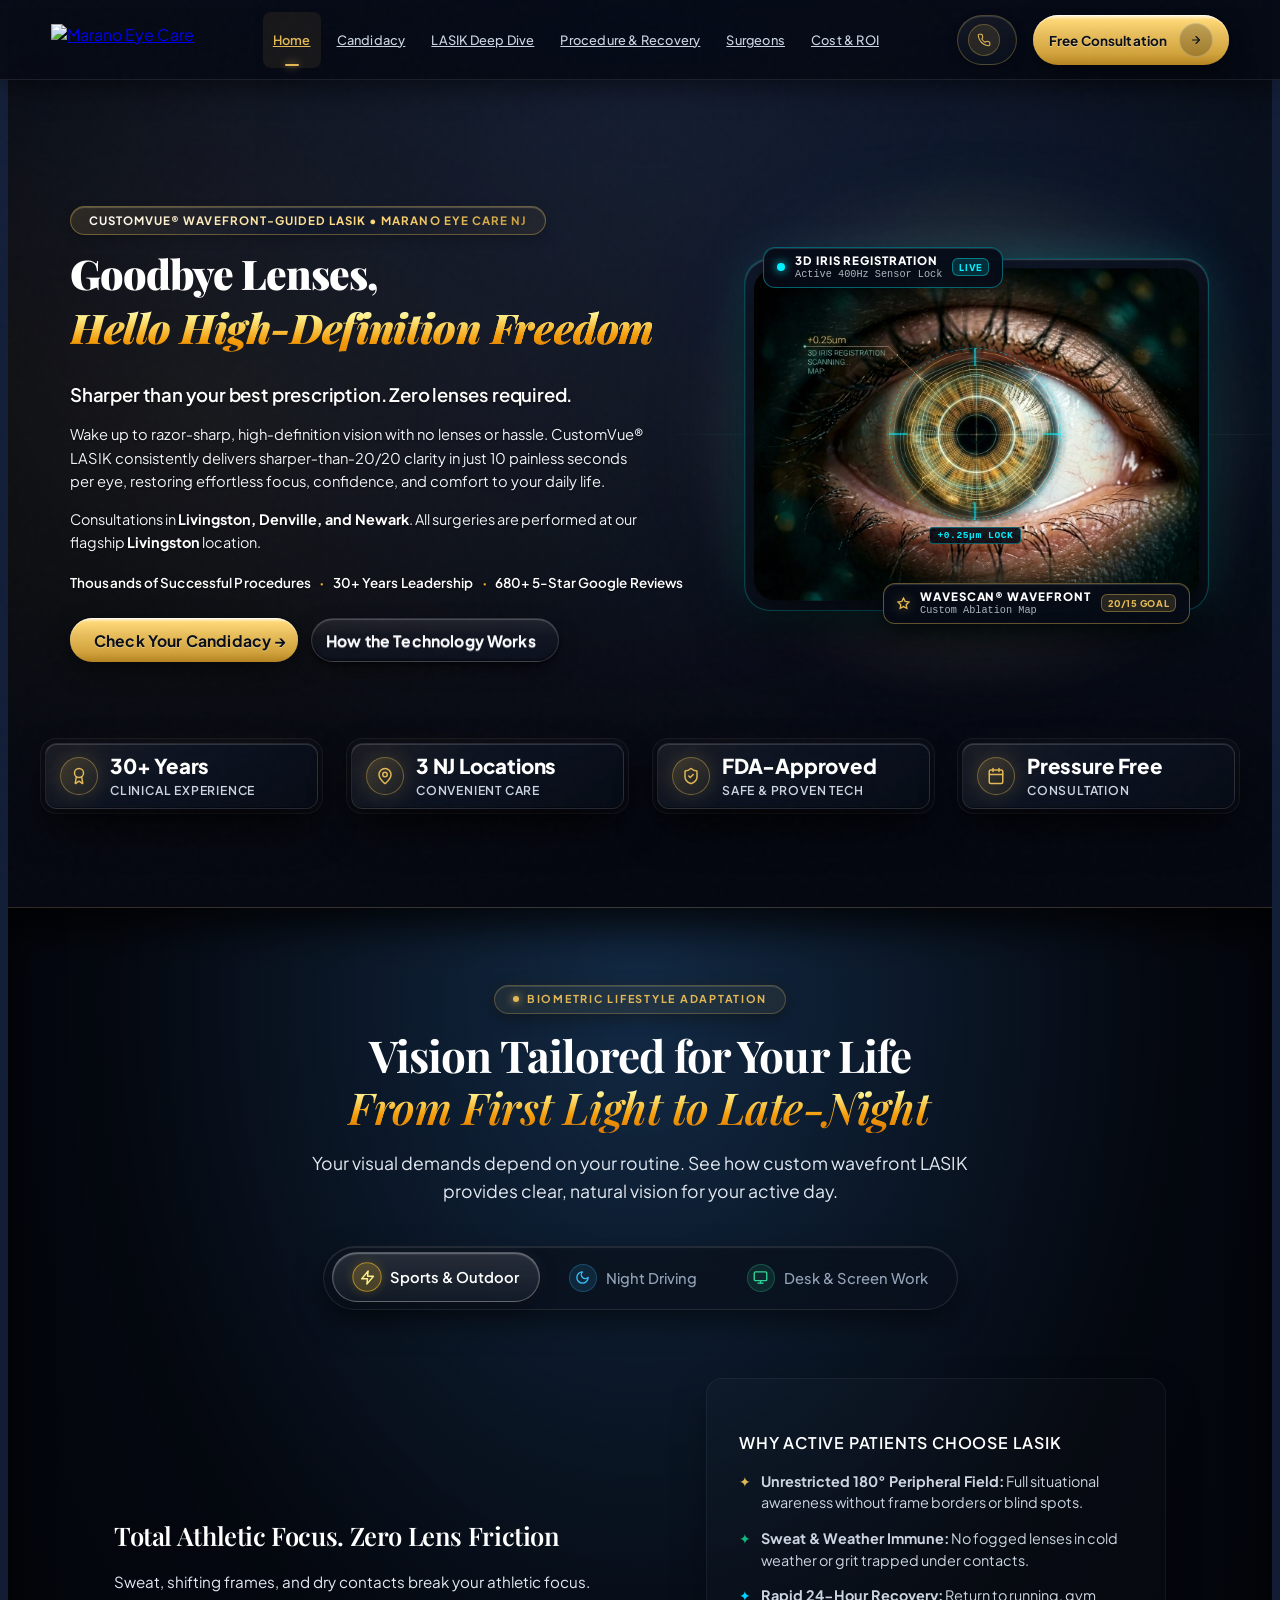
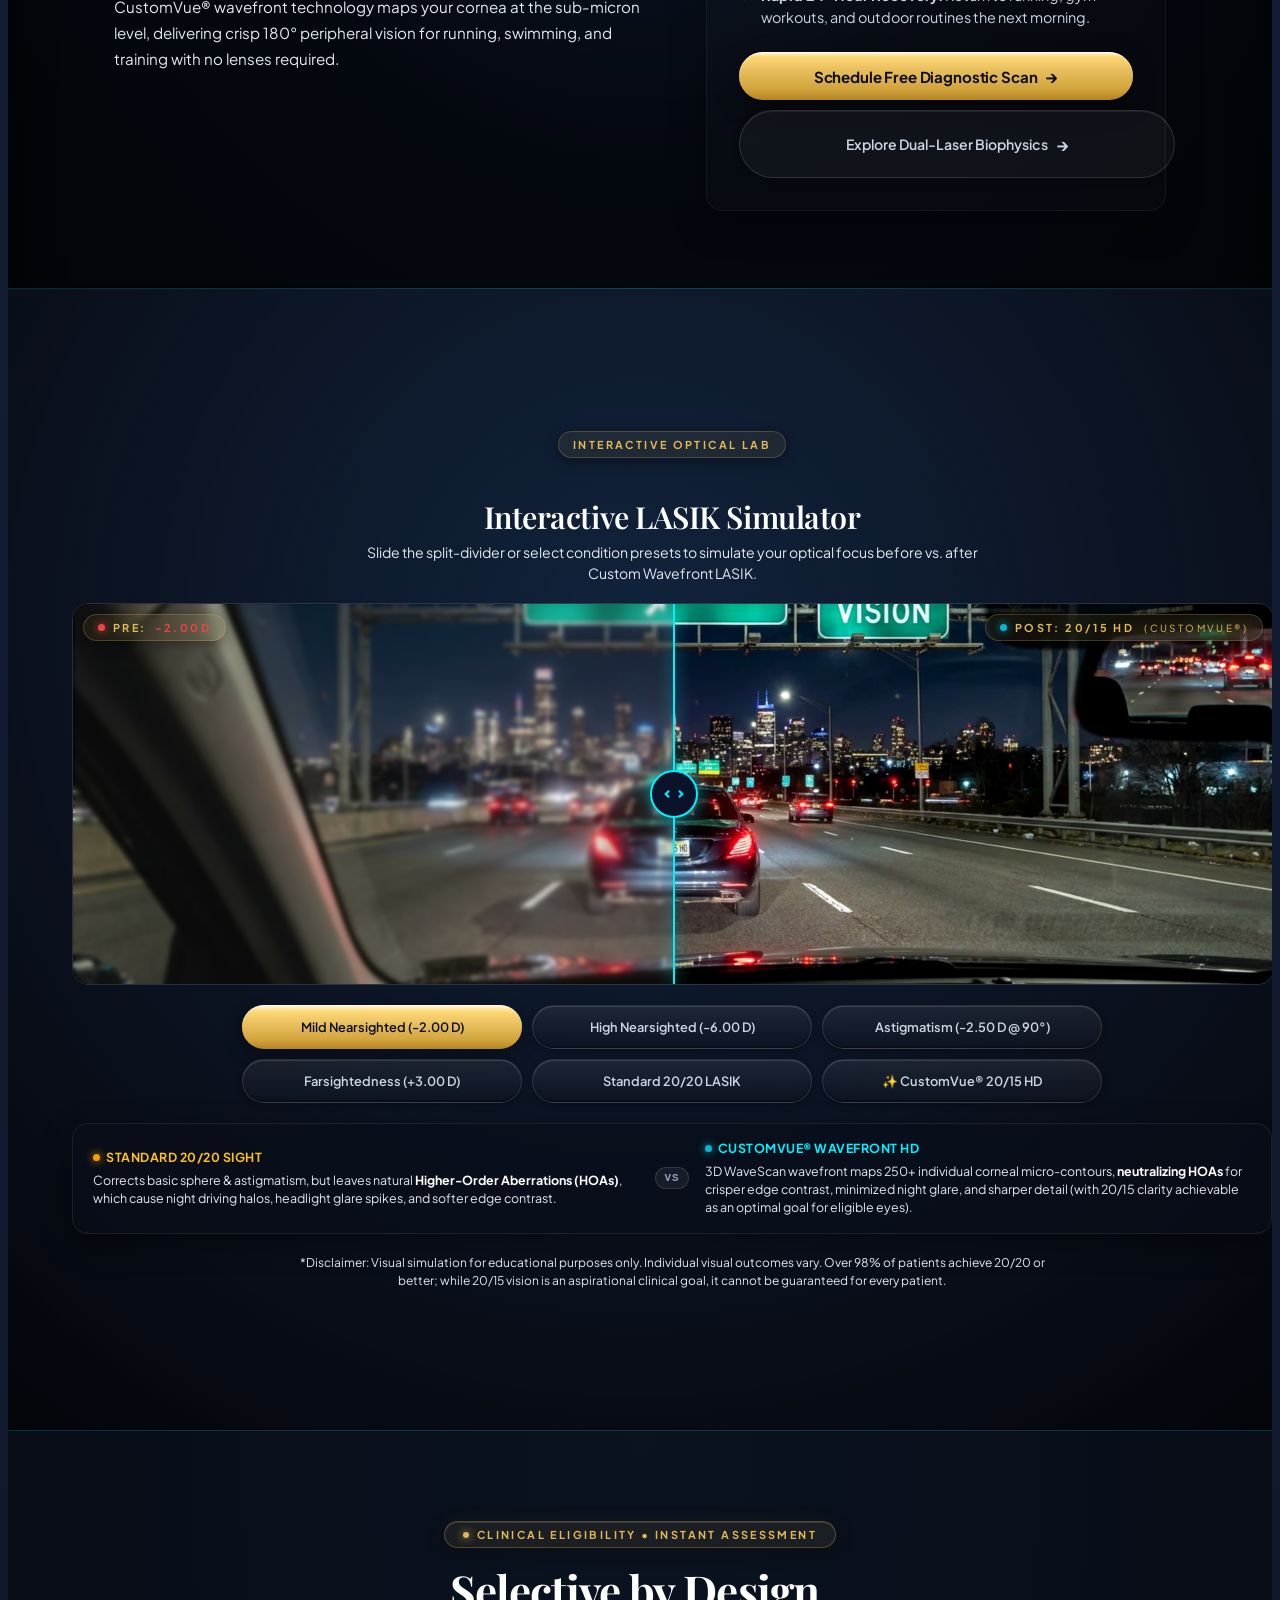
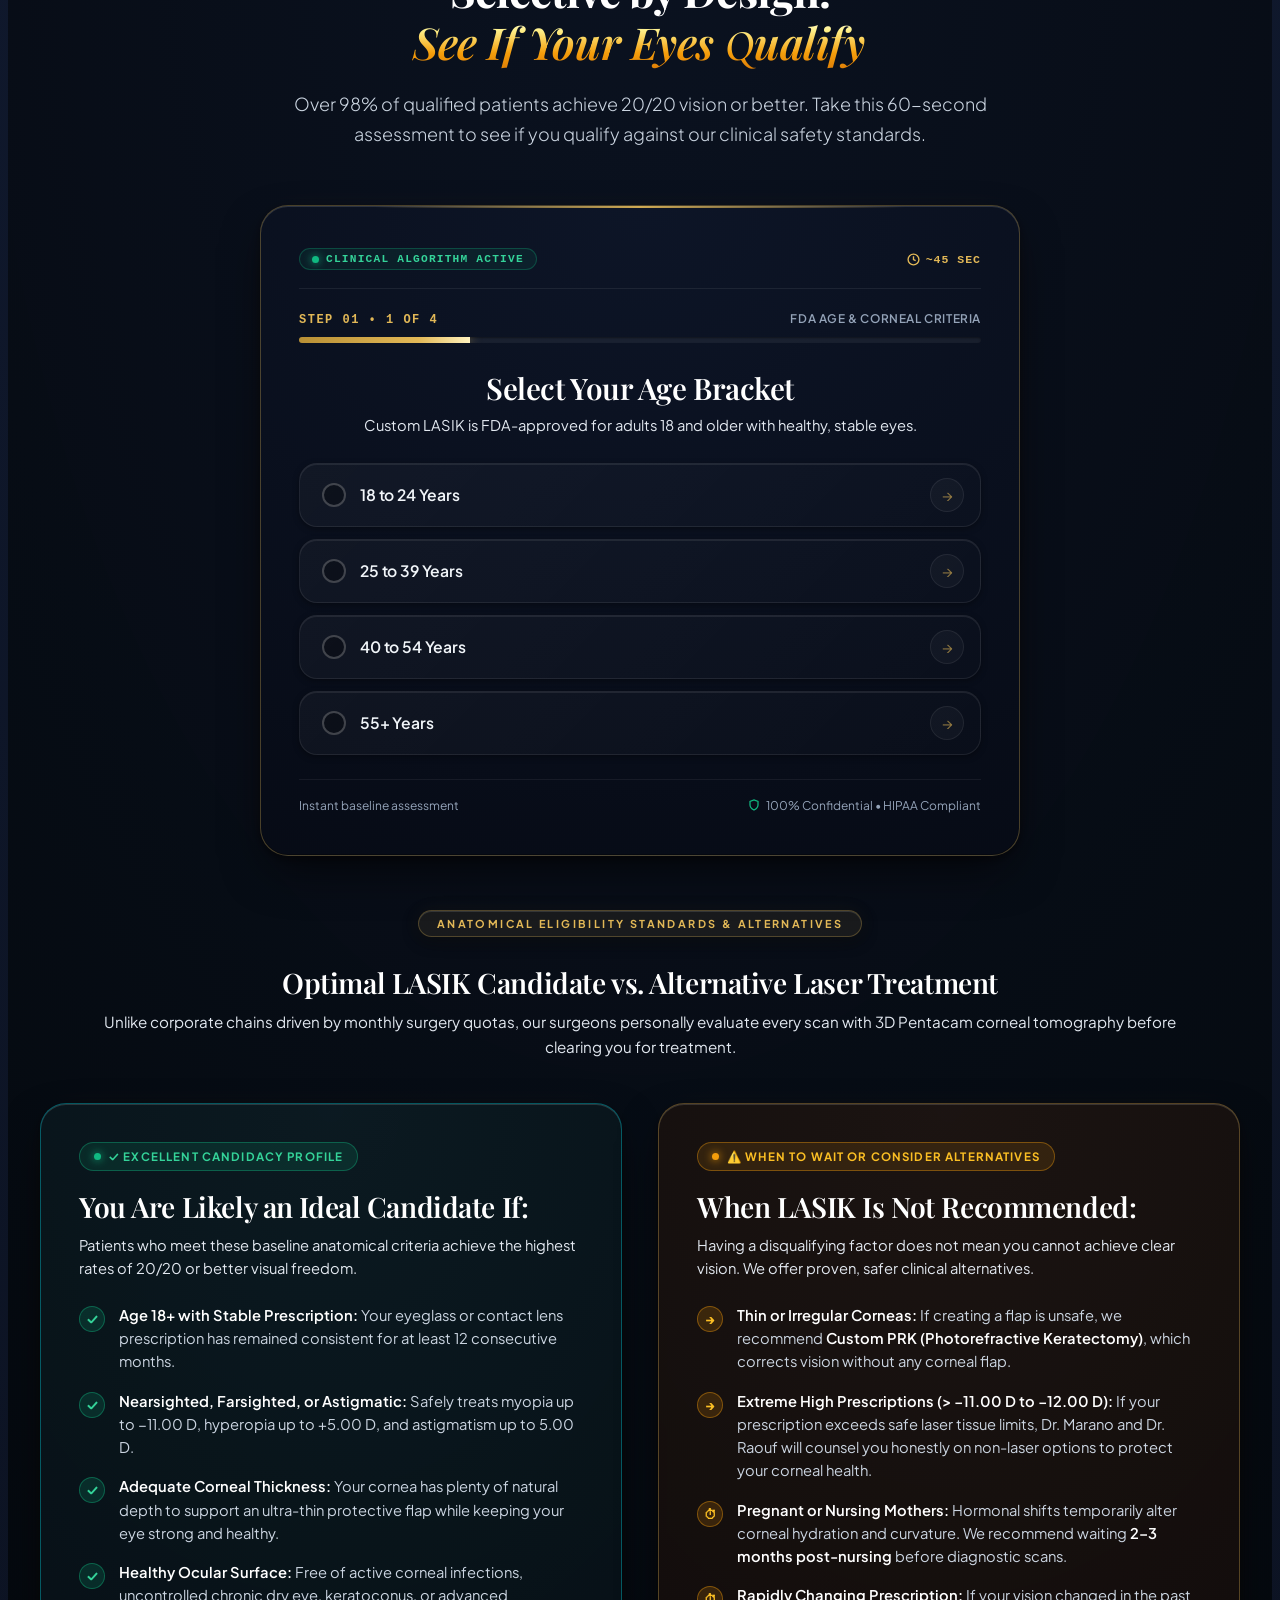
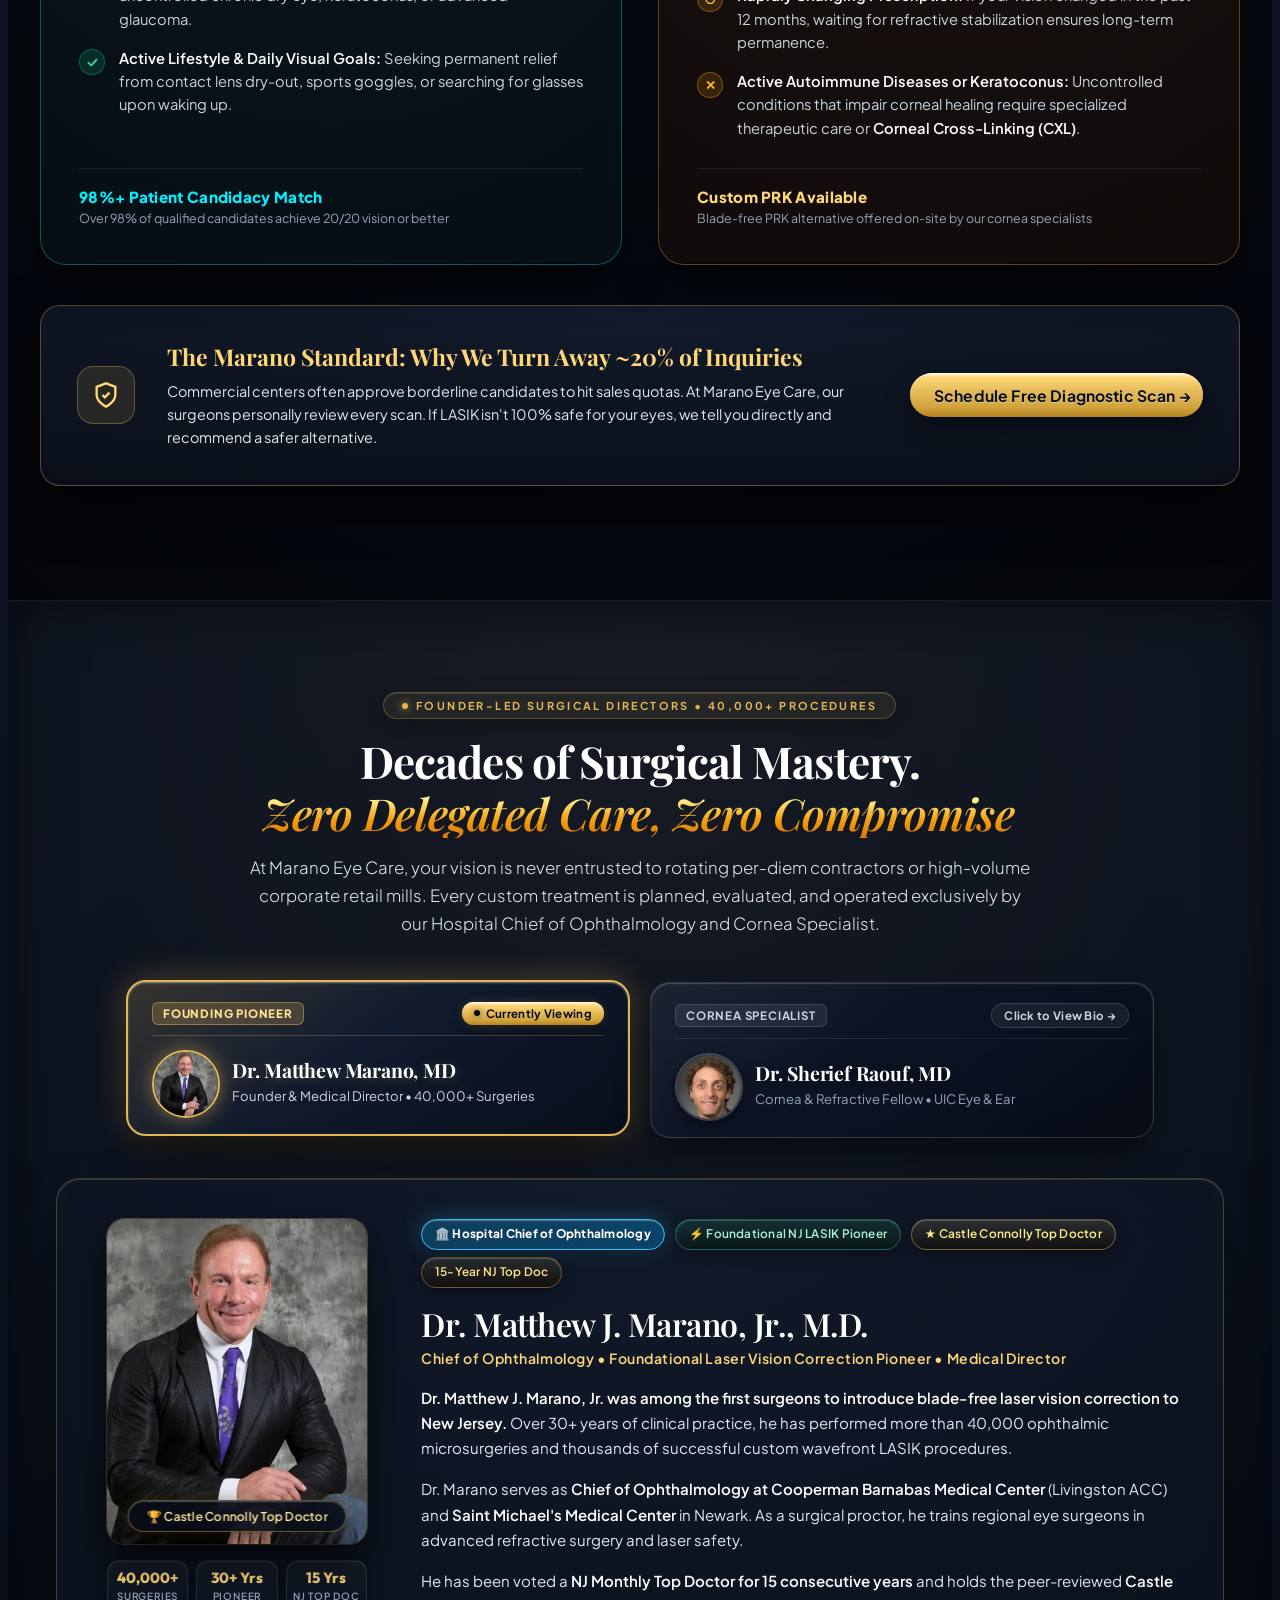
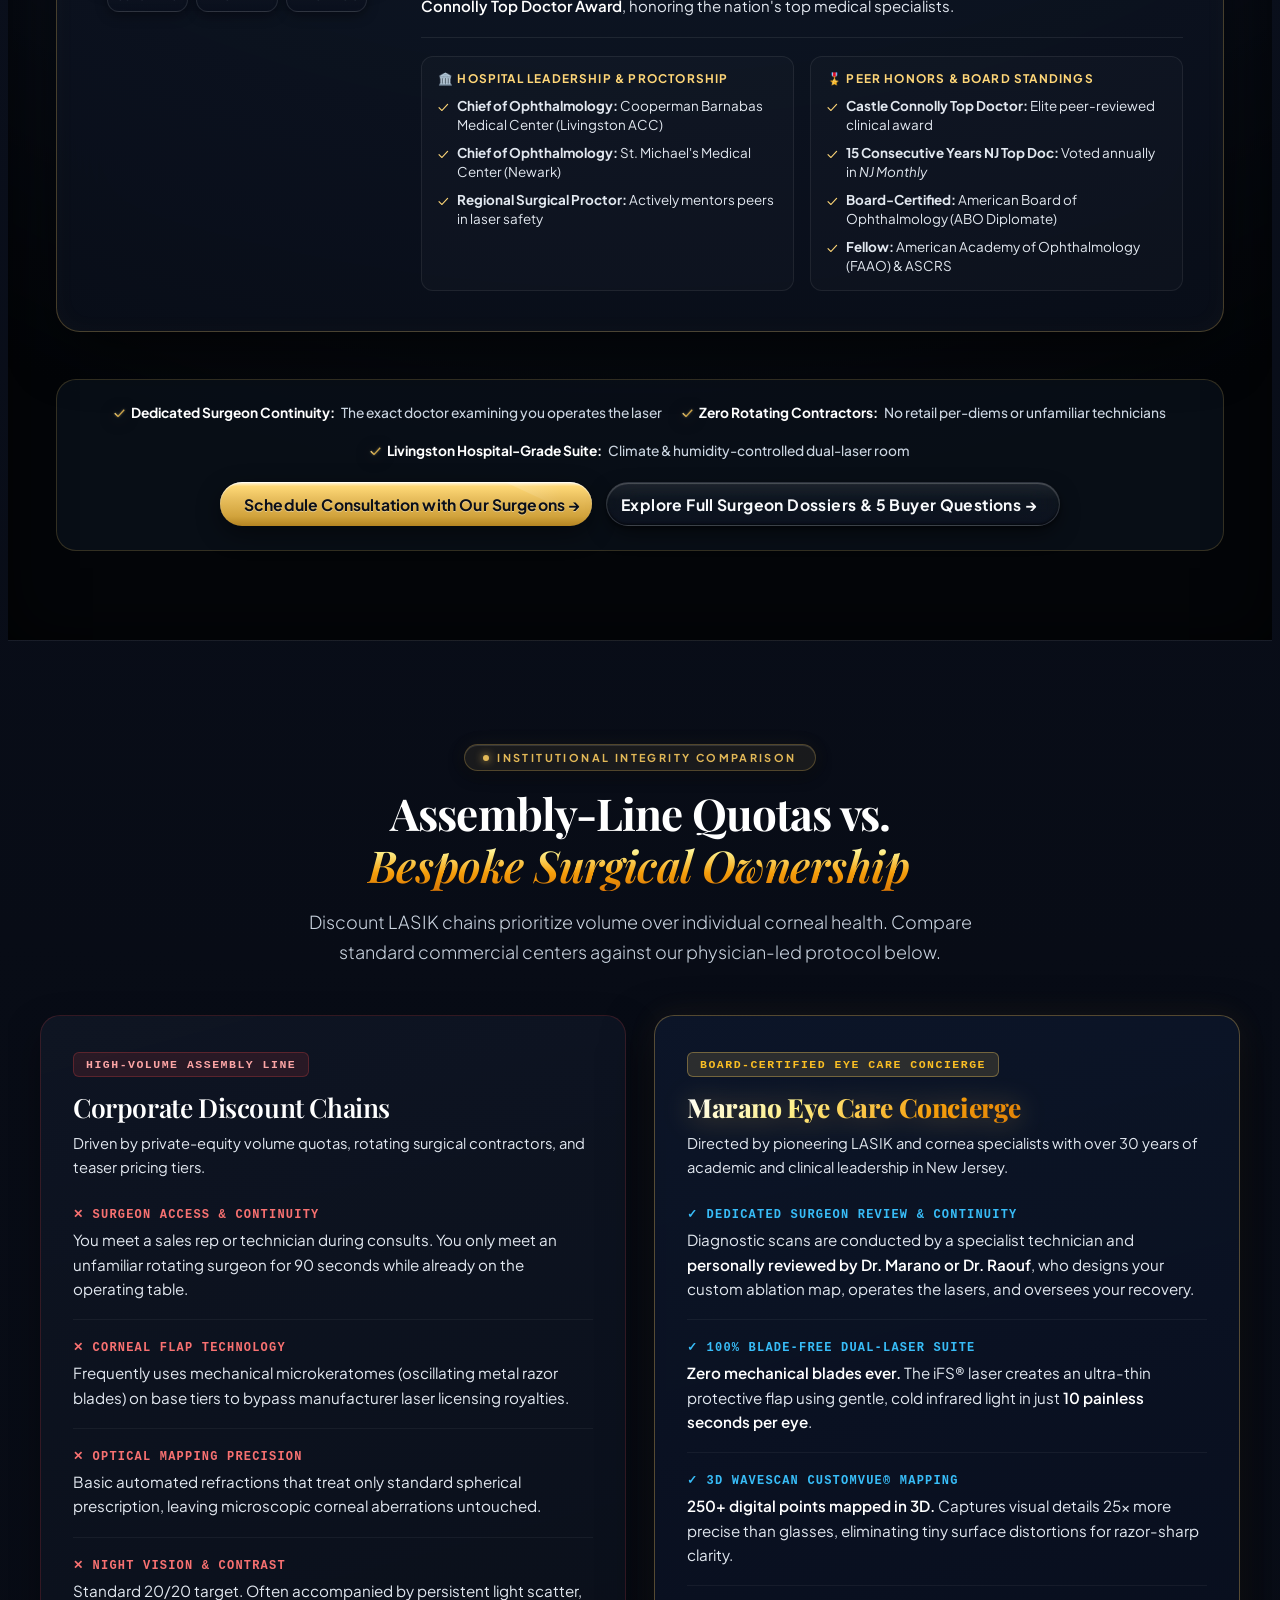
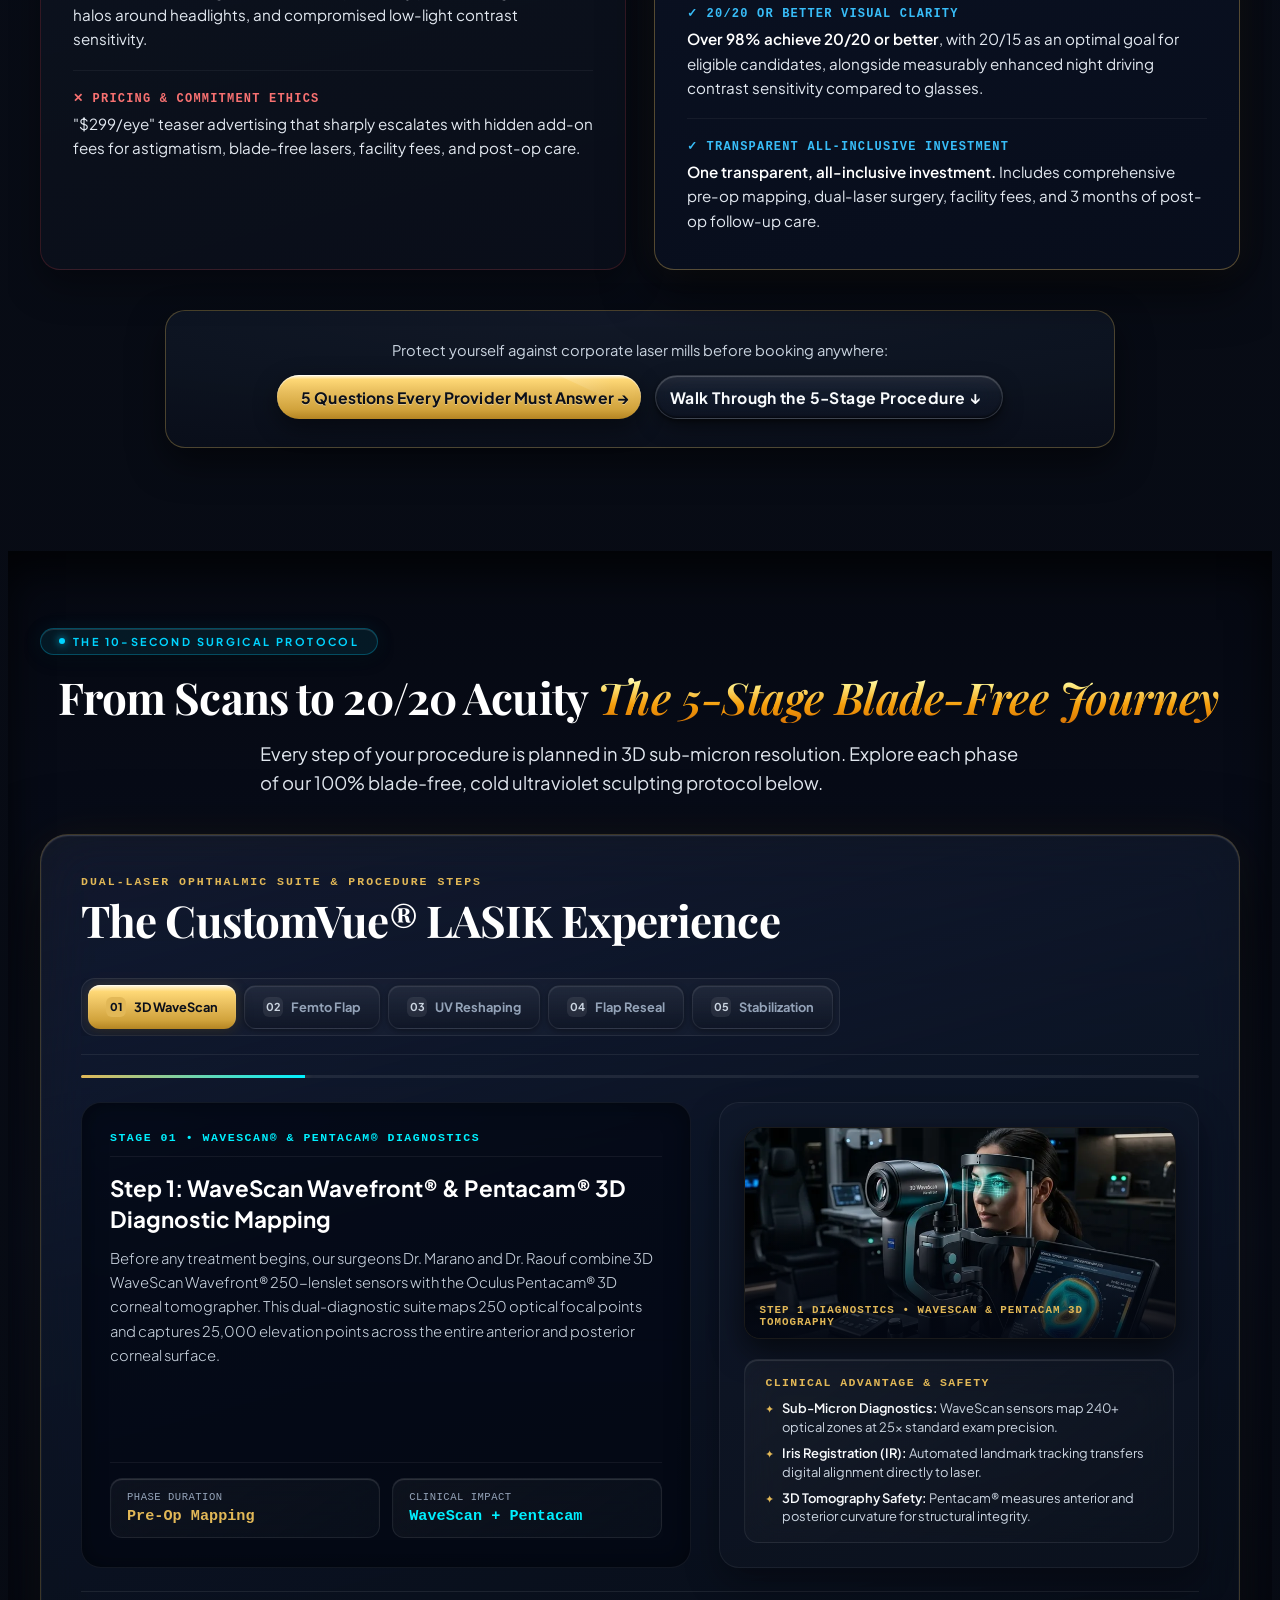
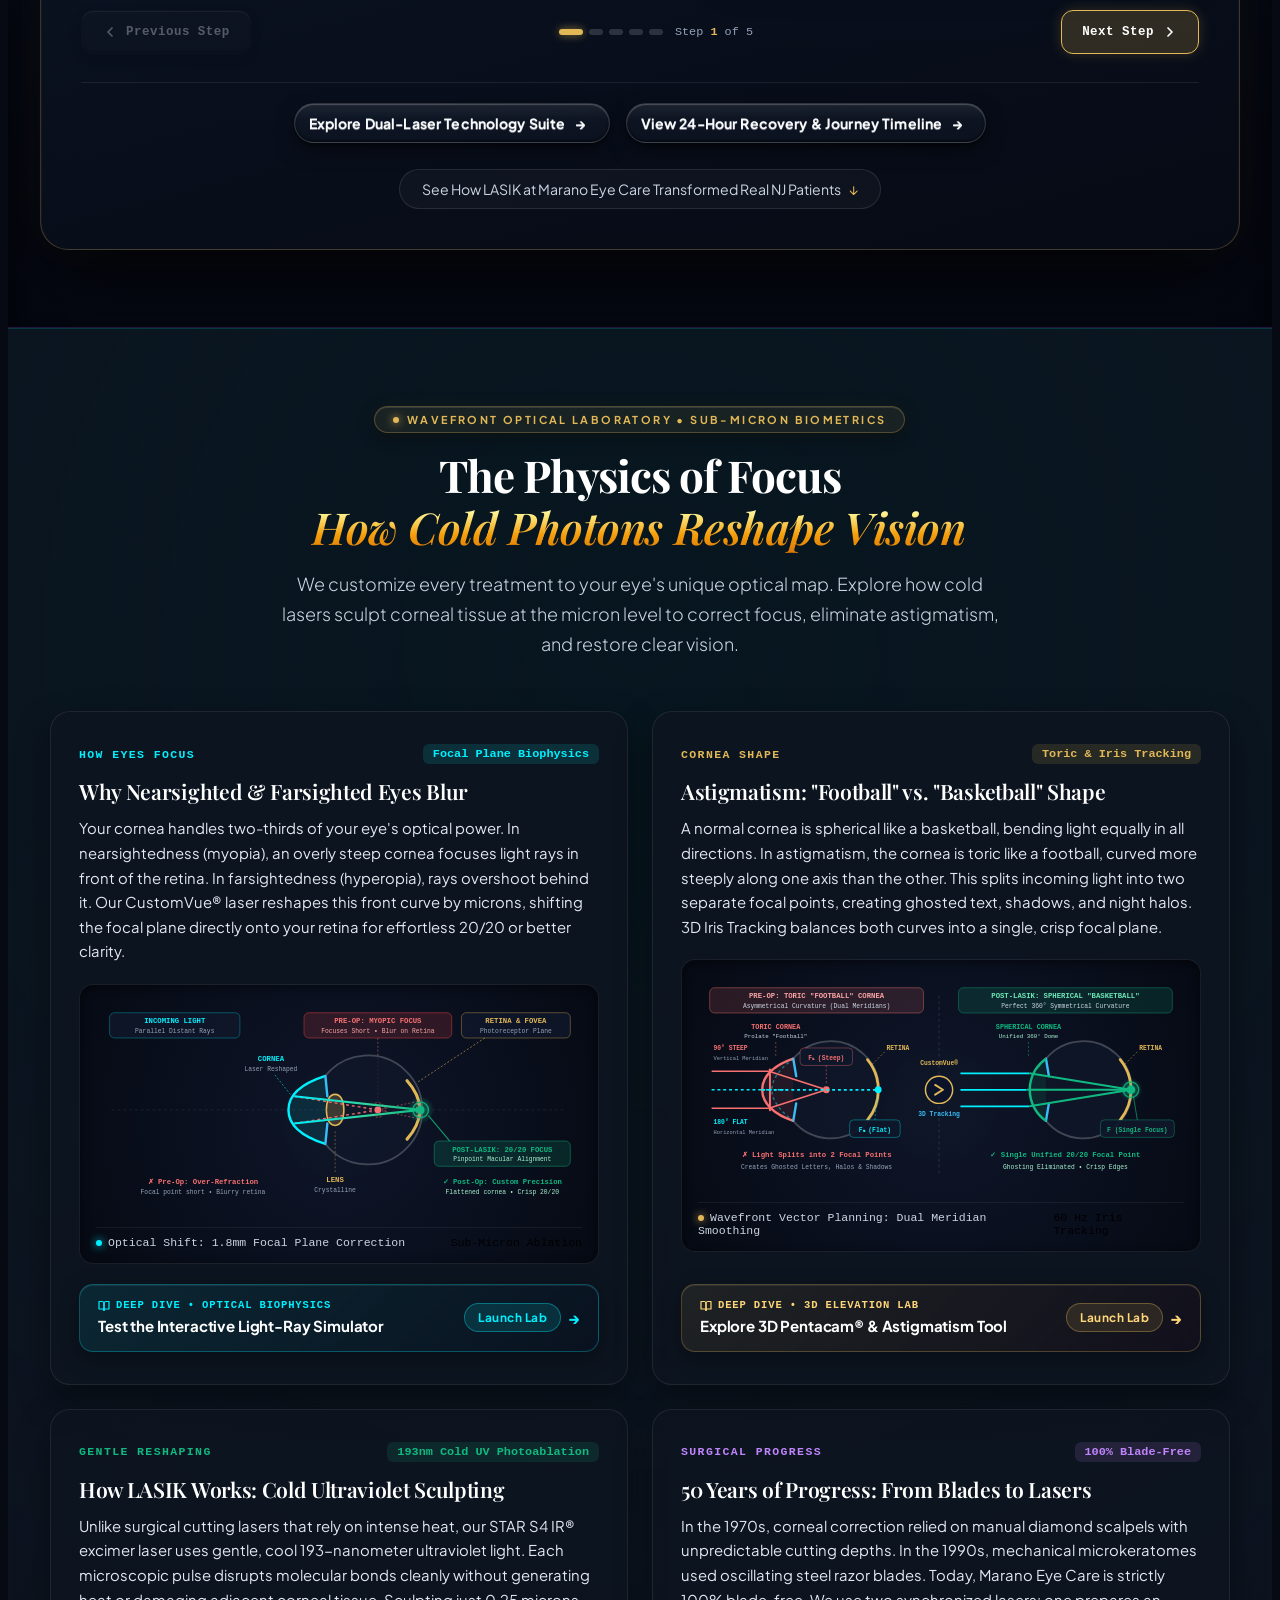
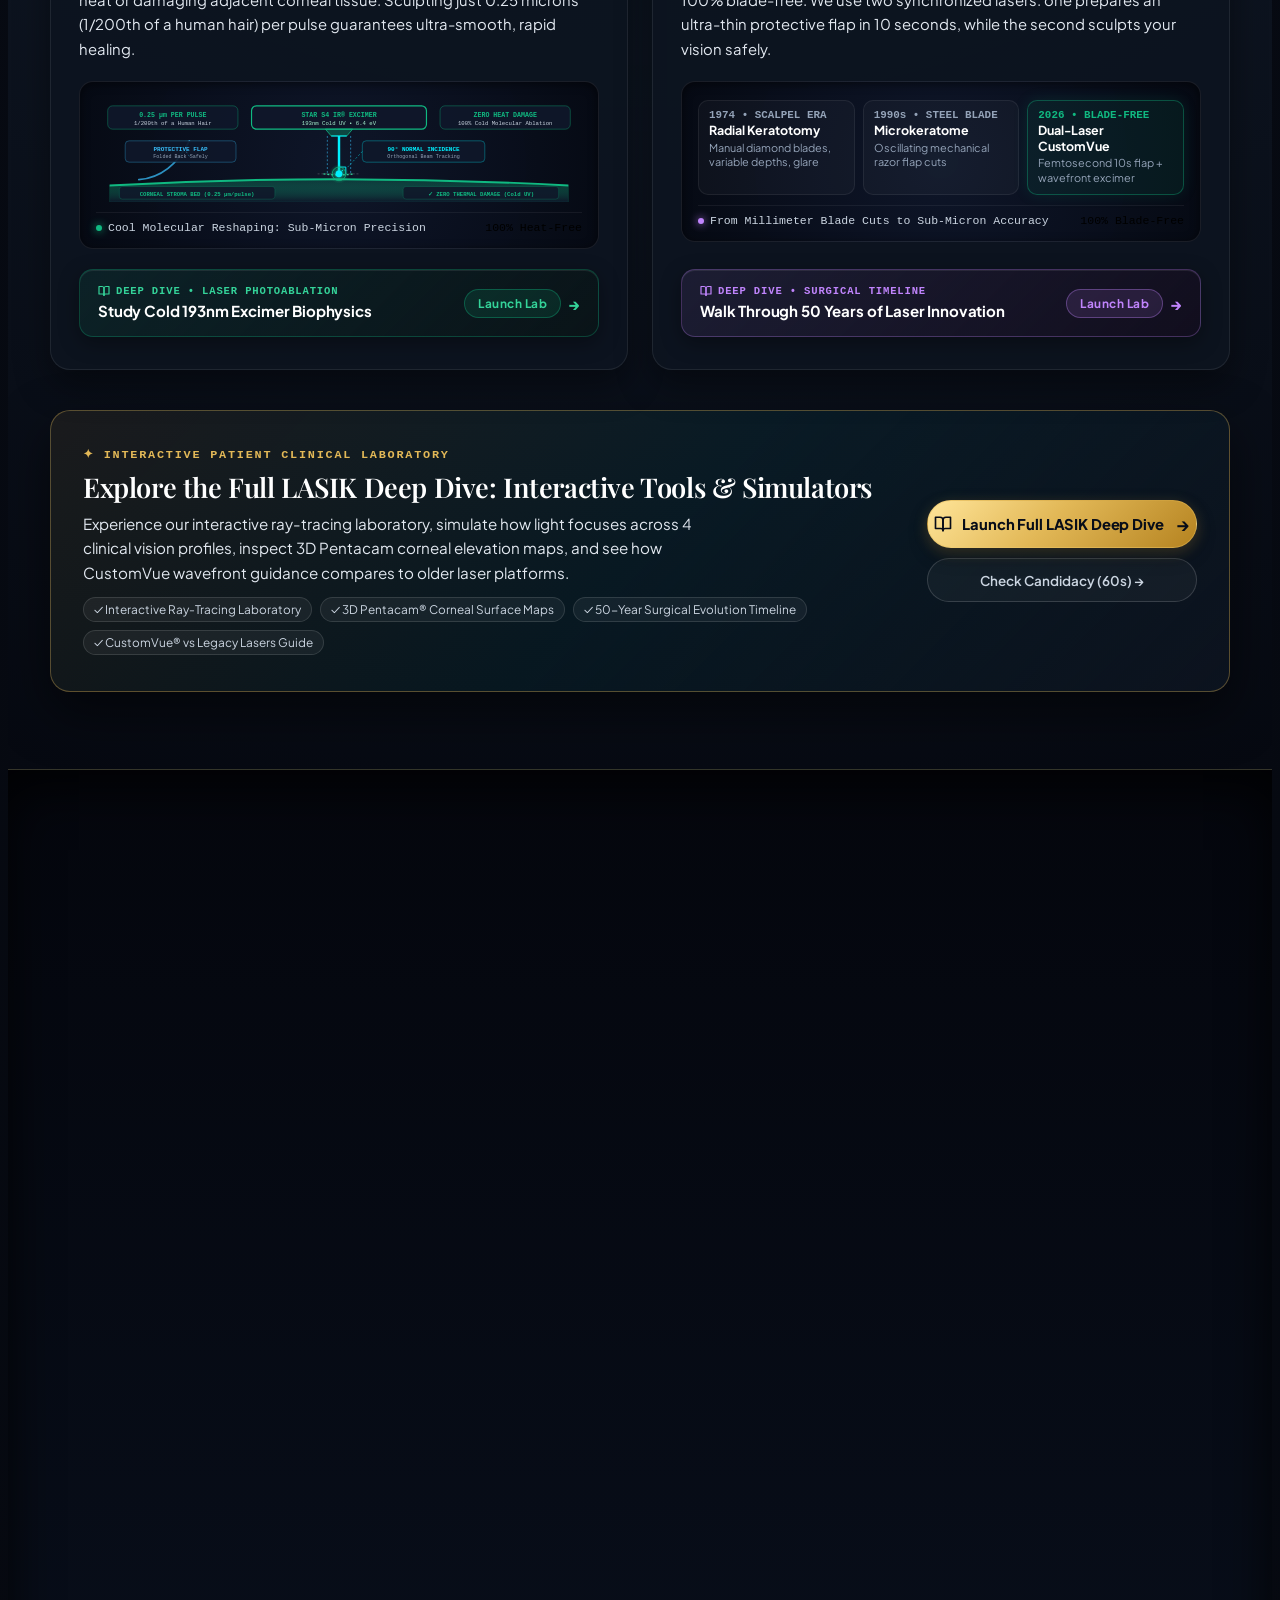
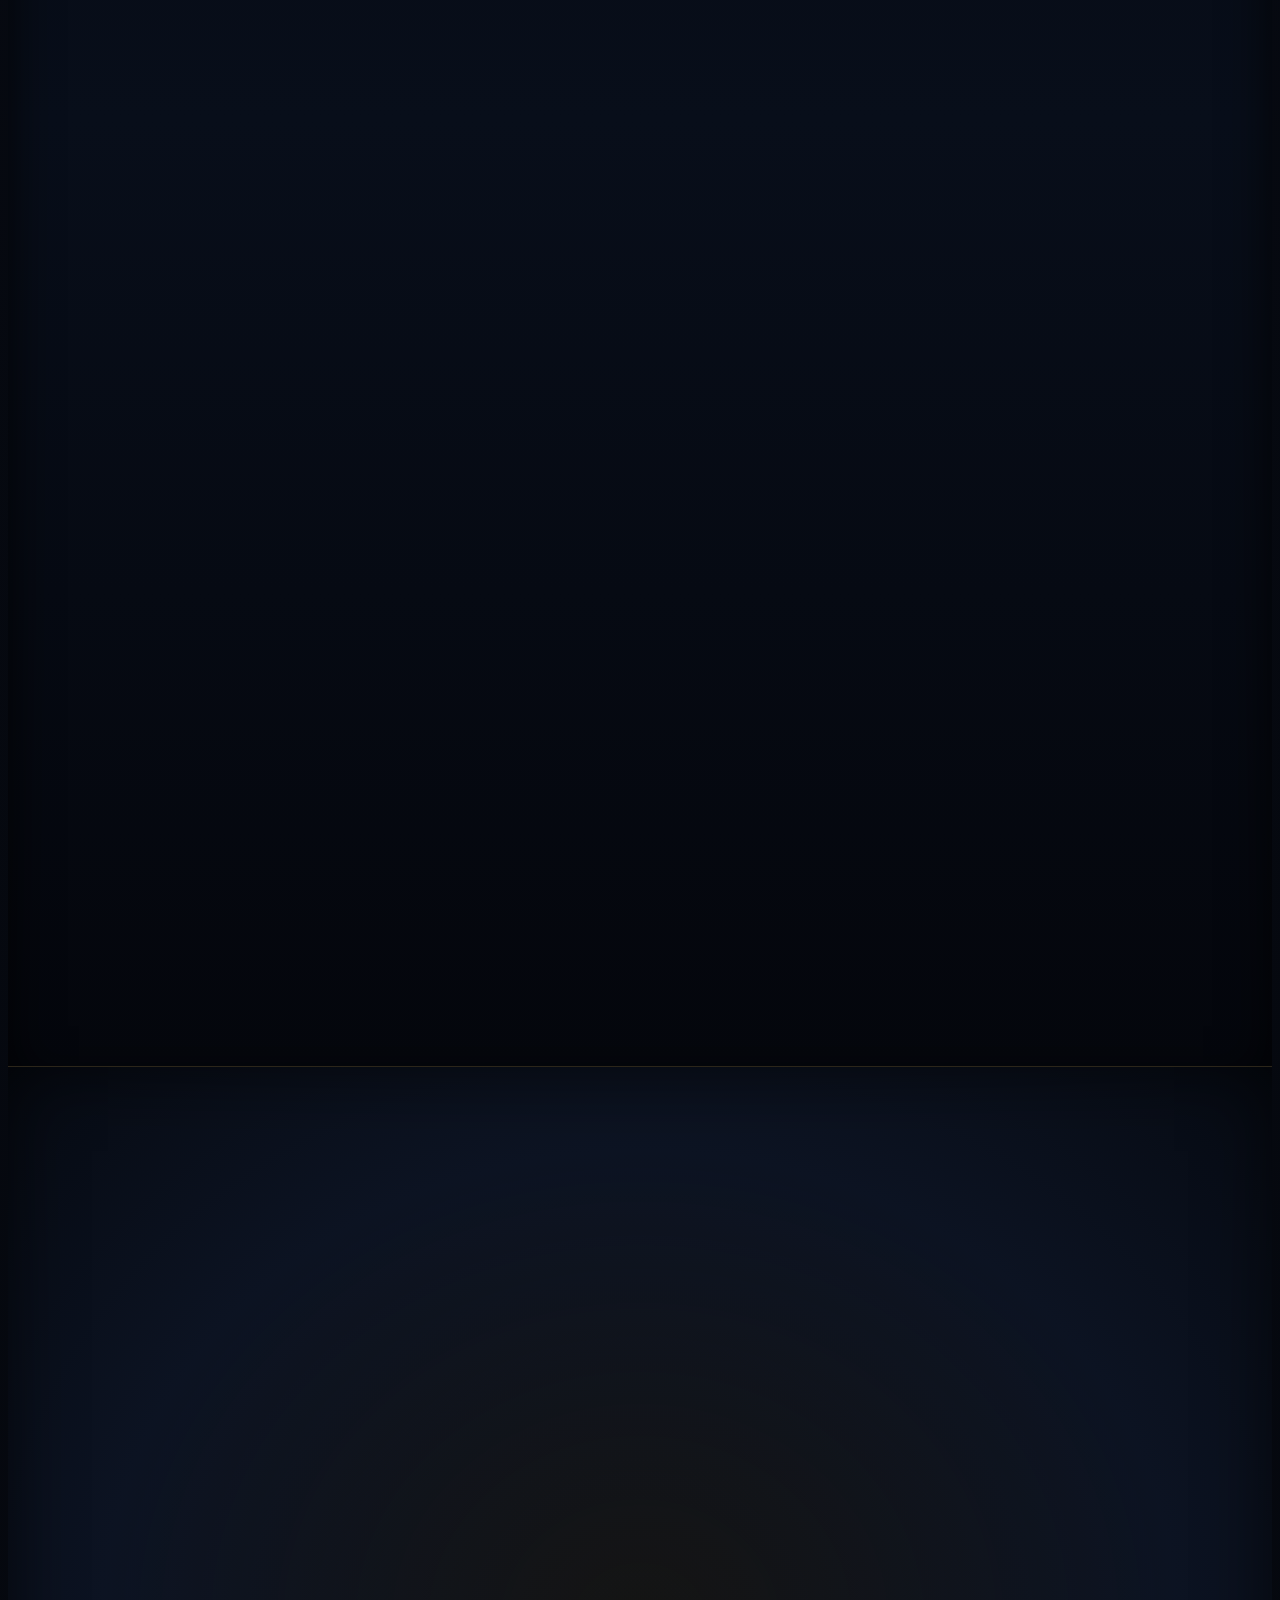
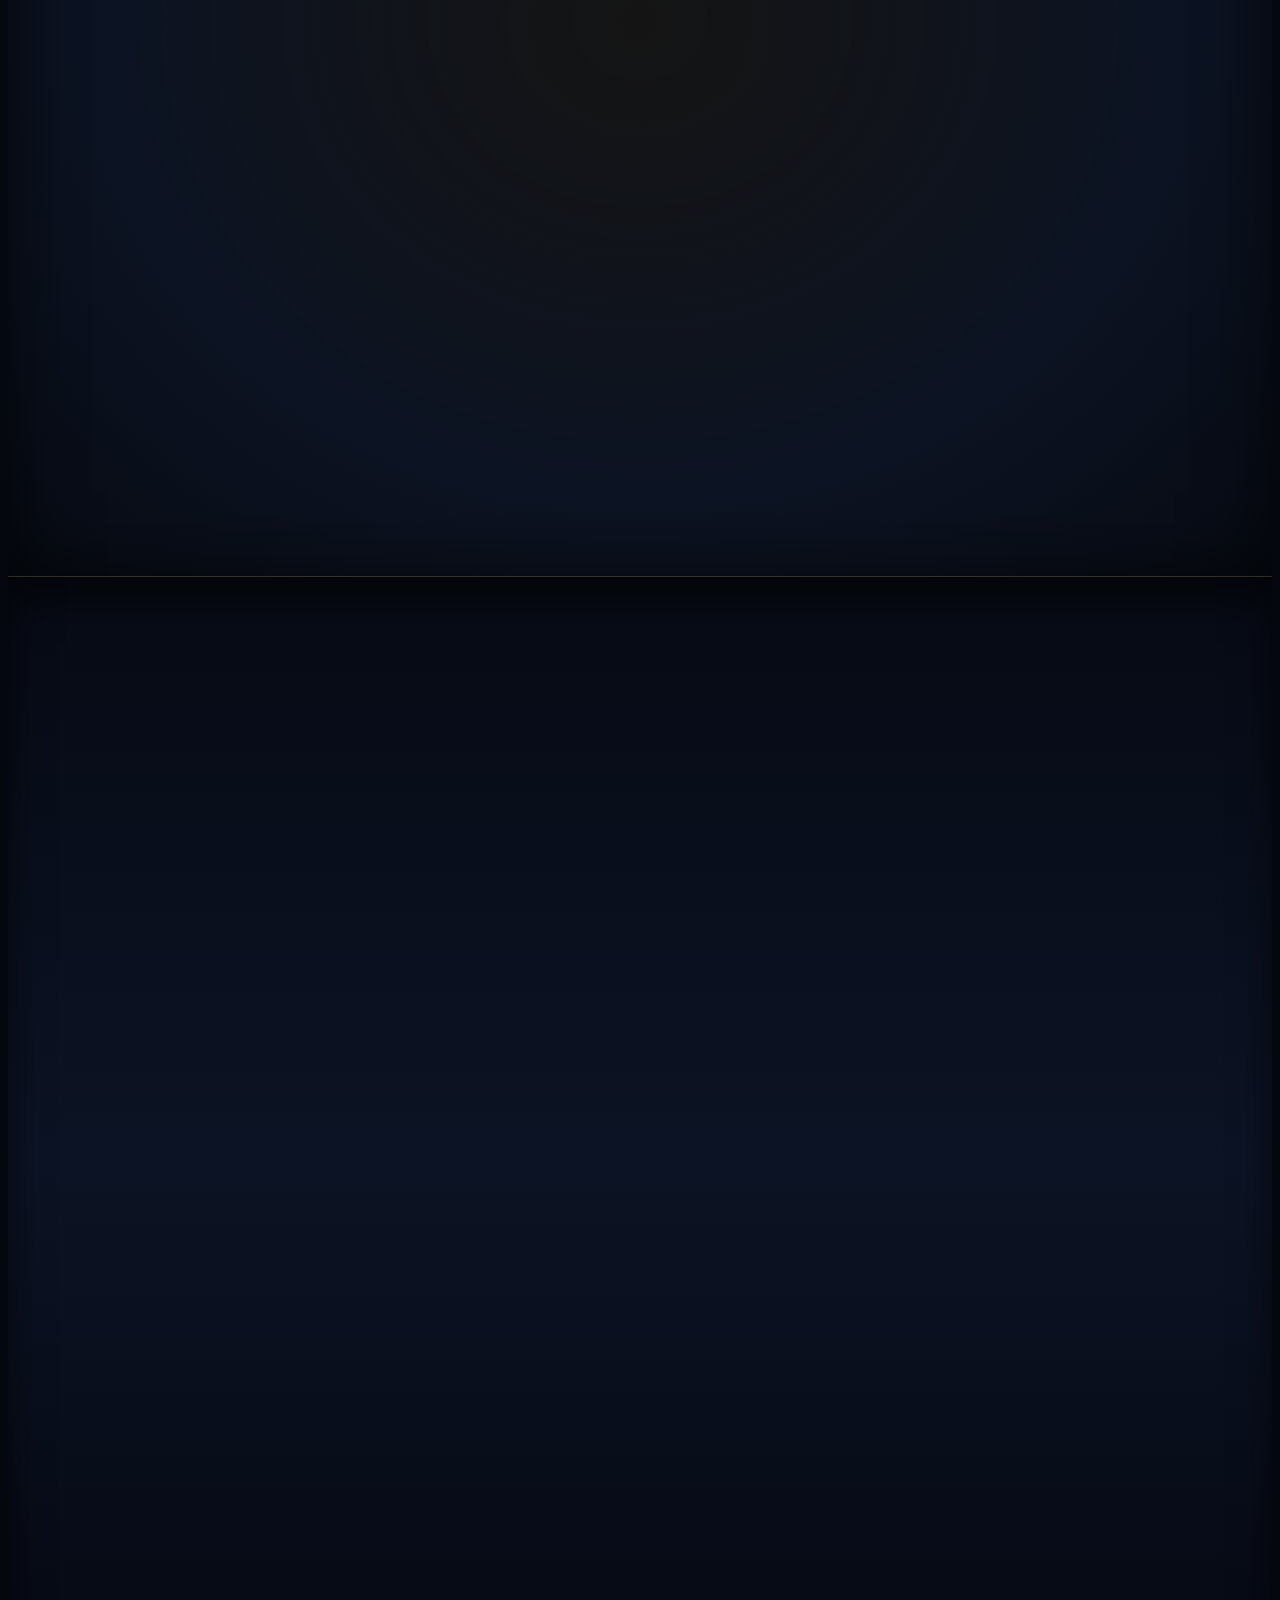
==== index.html @ c954478b "feat(candidacy): add unstable prescription disqualification flow and singular surgeon titles" ====
<!DOCTYPE html>
<html lang="en">
<head>
    <meta charset="UTF-8" />
    <meta name="viewport" content="width=device-width, initial-scale=1.0" />

    <!-- Google tag (gtag.js) -->
    <script async src="https://www.googletagmanager.com/gtag/js?id=GT-WKTZM5GN"></script>
    <script>
      window.dataLayer = window.dataLayer || [];
      function gtag(){dataLayer.push(arguments);}
      gtag('js', new Date());

      gtag('config', 'G-71SK3LQF49');
      gtag('config', 'GT-WKTZM5GN');
      gtag('config', 'AW-18197167741');
      gtag('config', 'AW-17962563730');
    </script>

    <!-- Performance & Domain Optimization Hints for Tracking Infrastructure -->
    <link rel="preconnect" href="https://www.googletagmanager.com" crossorigin />
    <link rel="preconnect" href="https://www.google-analytics.com" crossorigin />
    <link rel="preconnect" href="https://googleads.g.doubleclick.net" crossorigin />
    <link rel="preconnect" href="https://cdn.callrail.com" crossorigin />
    <link rel="dns-prefetch" href="https://www.googletagmanager.com" />
    <link rel="dns-prefetch" href="https://www.google-analytics.com" />
    <link rel="dns-prefetch" href="https://googleads.g.doubleclick.net" />
    <link rel="dns-prefetch" href="https://cdn.callrail.com" />
    <!-- Browser Tab Favicon (Vector Laser Eye Icon) -->
    <link rel="icon" type="image/svg+xml" href="/assets/favicon.svg?v=2" />
    <link rel="alternate icon" type="image/png" href="/assets/marano-logo-dw0rx_0b.png" />
    <link rel="apple-touch-icon" href="/assets/favicon.svg?v=2" />
    <title>Custom LASIK in NJ | Blade-Free Wavefront | Marano Eye Care</title>
    <link rel="canonical" href="https://lasik.maranoeye.com/" />
    <meta name="description" content="Blade-Free Custom Wavefront LASIK with Dr. Matthew Marano at Marano Eye Care. Dual-laser precision, 24-hr recovery. Free consult in Livingston, Denville &amp; Newark." />
    <meta name="keywords" content="Custom LASIK NJ, Blade-Free LASIK New Jersey, Wavefront LASIK Livingston NJ, LASIK eye surgery cost NJ, best LASIK surgeon NJ, LASIK Denville, LASIK Newark, Marano Eye Care, Dr Matthew Marano, Dr Sherief Raouf" />
    <meta property="og:title" content="Custom LASIK in NJ | Blade-Free Wavefront | Marano Eye Care" />
    <meta property="og:description" content="Blade-Free Custom Wavefront LASIK with Dr. Matthew Marano at Marano Eye Care. Dual-laser precision, 24-hr recovery. Free consult in Livingston, Denville &amp; Newark." />
    <meta property="og:type" content="website" />
    <meta property="og:url" content="https://lasik.maranoeye.com/" />
    <meta property="og:image" content="https://lasik.maranoeye.com/assets/og-lasik.jpg" />
    <meta property="og:image:width" content="1200" />
    <meta property="og:image:height" content="630" />
    <meta property="og:image:alt" content="Marano Eye Care Custom Wavefront-Guided LASIK Center" />
    <meta name="twitter:card" content="summary_large_image" />
    <meta name="twitter:title" content="Custom LASIK in NJ | Blade-Free Wavefront | Marano Eye Care" />
    <meta name="twitter:description" content="Blade-Free Custom Wavefront LASIK with Dr. Matthew Marano at Marano Eye Care. Dual-laser precision, 24-hr recovery. Free consult in Livingston, Denville &amp; Newark." />
    <meta name="twitter:image" content="https://lasik.maranoeye.com/assets/og-lasik.jpg" />
    
    <!-- Structured Data (Schema Markup - Schema.org, Google Rich Results & Local SEO Validated) -->
    <script type="application/ld+json">
    {
      "@context": "https://schema.org",
      "@graph": [
        {
          "@type": "WebSite",
          "@id": "https://lasik.maranoeye.com/#website",
          "url": "https://lasik.maranoeye.com",
          "name": "Marano Eye Care Custom LASIK",
          "alternateName": [
            "Marano Eye Care",
            "Marano Laser Vision Center",
            "Marano Eye Care LASIK"
          ],
          "description": "Board-Certified Custom Wavefront-Guided LASIK and Refractive Eye Surgery Center in New Jersey led by Dr. Matthew J. Marano, Jr., MD and Dr. Sherief Raouf, MD.",
          "inLanguage": "en-US",
          "publisher": {
            "@id": "https://lasik.maranoeye.com/#maranoeyecare"
          }
        },
        {
          "@type": ["WebPage", "MedicalWebPage"],
          "@id": "https://lasik.maranoeye.com/#webpage",
          "url": "https://lasik.maranoeye.com",
          "name": "Custom LASIK in NJ | Blade-Free Wavefront | Marano Eye Care",
          "headline": "Blade-Free Wavefront-Guided Custom LASIK & Refractive Surgery Suite in New Jersey",
          "isPartOf": {
            "@id": "https://lasik.maranoeye.com/#website"
          },
          "about": {
            "@id": "https://lasik.maranoeye.com/#maranoeyecare"
          },
          "mainEntity": {
            "@id": "https://lasik.maranoeye.com/#customvue-lasik"
          },
          "description": "Experience Blade-Free Custom Wavefront LASIK with Dr. Matthew Marano at Marano Eye Care. Dual-laser precision, 24-hr recovery. Free consult in Livingston, Denville & Newark.",
          "inLanguage": "en-US",
          "primaryImageOfPage": {
            "@type": "ImageObject",
            "url": "https://lasik.maranoeye.com/assets/og-lasik.jpg",
            "width": "1200",
            "height": "630",
            "caption": "Marano Eye Care Custom Wavefront-Guided LASIK Center"
          },
          "breadcrumb": {
            "@id": "https://lasik.maranoeye.com/#breadcrumb"
          },
          "reviewedBy": {
            "@id": "https://lasik.maranoeye.com/#dr-marano"
          },
          "medicalAudience": {
            "@type": "MedicalAudience",
            "audienceType": "Patients seeking refractive vision correction for myopia, hyperopia, astigmatism, or presbyopia"
          }
        },
        {
          "@type": "BreadcrumbList",
          "@id": "https://lasik.maranoeye.com/#breadcrumb",
          "itemListElement": [
            {
              "@type": "ListItem",
              "position": 1,
              "name": "Home",
              "item": "https://lasik.maranoeye.com"
            }
          ]
        },
        {
          "@type": ["MedicalClinic", "LocalBusiness", "MedicalBusiness", "Optician"],
          "@id": "https://lasik.maranoeye.com/#maranoeyecare",
          "name": "Marano Eye Care - Custom LASIK Center",
          "legalName": "Marano Eye Care LLC",
          "alternateName": [
            "Marano Eye Care",
            "Marano Laser Vision Center",
            "Marano Eye Care LASIK"
          ],
          "image": "https://lasik.maranoeye.com/assets/marano-logo-dw0rx_0b.png",
          "logo": "https://lasik.maranoeye.com/assets/marano-logo-dw0rx_0b.png",
          "url": "https://lasik.maranoeye.com",
          "telephone": "+1-973-419-5972",
          "priceRange": "$$$",
          "currenciesAccepted": "USD",
          "paymentAccepted": "Cash, Credit Card, CareCredit, Health Savings Account (HSA), Flexible Spending Account (FSA)",
          "medicalSpecialty": "https://schema.org/Ophthalmology",
          "isAcceptingNewPatients": true,
          "publishingPrinciples": "https://www.maranoeyecare.com/editorial-standards/",
          "aggregateRating": {
            "@type": "AggregateRating",
            "ratingValue": "4.9",
            "reviewCount": "680",
            "bestRating": "5",
            "worstRating": "1",
            "itemReviewed": {
              "@id": "https://lasik.maranoeye.com/#maranoeyecare"
            }
          },
          "review": [
            {
              "@type": "Review",
              "author": {
                "@type": "Person",
                "name": "Marcus T."
              },
              "reviewRating": {
                "@type": "Rating",
                "ratingValue": "5",
                "bestRating": "5",
                "worstRating": "1"
              },
              "reviewBody": "My single biggest fear was moving my eye or flinching during the procedure. Dr. Marano reassured me that the laser's automated 3D tracking system follows your eye and instantly pauses if you move even a fraction of a millimeter. In the chair, I felt zero pain, just a quick, gentle pressure for 12 seconds per eye. Knowing the laser protects you the entire time removed all my anxiety.",
              "publisher": {
                "@type": "Organization",
                "name": "Google Verified Patient Review"
              }
            },
            {
              "@type": "Review",
              "author": {
                "@type": "Person",
                "name": "Elena V."
              },
              "reviewRating": {
                "@type": "Rating",
                "ratingValue": "5",
                "bestRating": "5",
                "worstRating": "1"
              },
              "reviewBody": "I had worn contacts for 14 years and dealt with severe dry eyes every afternoon. I almost backed out of LASIK assuming it would make my dry eyes permanent. Dr. Marano used the blade-free femtosecond laser to create an ultra-thin flap that preserved my corneal surface. By the next morning, I took a 9 AM Zoom call with zero discomfort and sharper vision than I ever had in contacts.",
              "publisher": {
                "@type": "Organization",
                "name": "Google Verified Patient Review"
              }
            }
          ],
          "geo": {
            "@type": "GeoCoordinates",
            "latitude": 40.7847,
            "longitude": -74.3168
          },
          "openingHoursSpecification": [
            {
              "@type": "OpeningHoursSpecification",
              "dayOfWeek": ["Monday", "Tuesday", "Wednesday", "Thursday", "Friday"],
              "opens": "08:00",
              "closes": "17:00"
            }
          ],
          "knowsAbout": [
            "CustomVue Wavefront-Guided LASIK",
            "Blade-Free Femtosecond Laser Flap Creation",
            "VISX STAR S4 IR Excimer Laser 3D Iris Registration",
            "WaveScan Wavefront & Pentacam 3D Corneal Diagnostics",
            "Photorefractive Keratectomy (PRK)",
            "Myopia, Hyperopia & Astigmatism Laser Correction",
            "Refractive Surgery Safety & Outcomes"
          ],
          "founder": {
            "@id": "https://lasik.maranoeye.com/#dr-marano"
          },
          "physician": [
            {
              "@id": "https://lasik.maranoeye.com/#dr-marano"
            },
            {
              "@id": "https://lasik.maranoeye.com/#dr-raouf"
            }
          ],
          "availableService": [
            {
              "@id": "https://lasik.maranoeye.com/#customvue-lasik"
            },
            {
              "@id": "https://lasik.maranoeye.com/#prk-procedure"
            }
          ],
          "hasOfferCatalog": {
            "@type": "OfferCatalog",
            "name": "Refractive Surgery & Consultation Services",
            "itemListElement": [
              {
                "@type": "Offer",
                "itemOffered": {
                  "@type": "MedicalProcedure",
                  "name": "Comprehensive 3D WaveScan & Pentacam LASIK Candidacy Evaluation"
                },
                "price": "0",
                "priceCurrency": "USD",
                "availability": "https://schema.org/InStock",
                "description": "100% complimentary in-depth diagnostic imaging and surgeon consultation to evaluate corneal thickness, wavefront aberrations, and refractive candidacy."
              },
              {
                "@type": "Offer",
                "itemOffered": {
                  "@id": "https://lasik.maranoeye.com/#customvue-lasik"
                },
                "priceSpecification": {
                  "@type": "PriceSpecification",
                  "priceCurrency": "USD",
                  "description": "All-inclusive custom dual-laser LASIK vision correction including 24-hour post-op follow-up care and 0% APR financing options."
                }
              }
            ]
          },
          "department": [
            {
              "@type": ["MedicalClinic", "LocalBusiness"],
              "@id": "https://lasik.maranoeye.com/#livingston-office",
              "name": "Marano Eye Care - Livingston Flagship Surgical & Diagnostic Center",
              "description": "Flagship surgical and diagnostic facility at Cooperman Barnabas Ambulatory Care Center (ACC) featuring the iFS Femtosecond Laser, VISX STAR S4 IR Excimer Laser Suite, and WaveScan diagnostic systems.",
              "telephone": "+1-973-322-0100",
              "url": "https://lasik.maranoeye.com",
              "hasMap": "https://maps.google.com/?q=200+South+Orange+Ave+Suite+209+Livingston+NJ+07039",
              "address": {
                "@type": "PostalAddress",
                "streetAddress": "200 South Orange Ave, Suite 209",
                "addressLocality": "Livingston",
                "addressRegion": "NJ",
                "postalCode": "07039",
                "addressCountry": "US"
              },
              "geo": {
                "@type": "GeoCoordinates",
                "latitude": 40.7847,
                "longitude": -74.3168
              },
              "openingHoursSpecification": [
                {
                  "@type": "OpeningHoursSpecification",
                  "dayOfWeek": ["Monday", "Tuesday", "Wednesday", "Thursday", "Friday"],
                  "opens": "08:00",
                  "closes": "17:00"
                }
              ]
            },
            {
              "@type": ["MedicalClinic", "LocalBusiness"],
              "@id": "https://lasik.maranoeye.com/#denville-office",
              "name": "Marano Eye Care - Denville Consultation & Post-Op Suite",
              "description": "North Jersey consultation suite providing comprehensive LASIK evaluations and post-operative follow-up appointments.",
              "telephone": "+1-973-625-7970",
              "url": "https://lasik.maranoeye.com",
              "hasMap": "https://maps.google.com/?q=16+Pocono+Road+Suite+301+Denville+NJ+07834",
              "address": {
                "@type": "PostalAddress",
                "streetAddress": "16 Pocono Road, Suite 301",
                "addressLocality": "Denville",
                "addressRegion": "NJ",
                "postalCode": "07834",
                "addressCountry": "US"
              },
              "geo": {
                "@type": "GeoCoordinates",
                "latitude": 40.8923,
                "longitude": -74.4774
              },
              "openingHoursSpecification": [
                {
                  "@type": "OpeningHoursSpecification",
                  "dayOfWeek": ["Monday", "Tuesday", "Wednesday", "Thursday", "Friday"],
                  "opens": "08:00",
                  "closes": "17:00"
                }
              ]
            },
            {
              "@type": ["MedicalClinic", "LocalBusiness"],
              "@id": "https://lasik.maranoeye.com/#newark-office",
              "name": "Marano Eye Care - Newark Consultation & Post-Op Suite",
              "description": "Essex County consultation suite providing LASIK candidacy screenings and comprehensive post-op care.",
              "telephone": "+1-973-877-5534",
              "url": "https://lasik.maranoeye.com",
              "hasMap": "https://maps.google.com/?q=306+Martin+L.+King+Blvd+Newark+NJ+07102",
              "address": {
                "@type": "PostalAddress",
                "streetAddress": "306 Martin L. King Blvd",
                "addressLocality": "Newark",
                "addressRegion": "NJ",
                "postalCode": "07102",
                "addressCountry": "US"
              },
              "geo": {
                "@type": "GeoCoordinates",
                "latitude": 40.7298,
                "longitude": -74.1784
              },
              "openingHoursSpecification": [
                {
                  "@type": "OpeningHoursSpecification",
                  "dayOfWeek": ["Monday", "Tuesday", "Wednesday", "Thursday", "Friday"],
                  "opens": "08:00",
                  "closes": "17:00"
                }
              ]
            }
          ],
          "address": [
            {
              "@type": "PostalAddress",
              "streetAddress": "200 South Orange Ave, Suite 209",
              "addressLocality": "Livingston",
              "addressRegion": "NJ",
              "postalCode": "07039",
              "addressCountry": "US"
            },
            {
              "@type": "PostalAddress",
              "streetAddress": "16 Pocono Road, Suite 301",
              "addressLocality": "Denville",
              "addressRegion": "NJ",
              "postalCode": "07834",
              "addressCountry": "US"
            },
            {
              "@type": "PostalAddress",
              "streetAddress": "306 Martin L. King Blvd",
              "addressLocality": "Newark",
              "addressRegion": "NJ",
              "postalCode": "07102",
              "addressCountry": "US"
            }
          ]
        },
        {
          "@type": ["Physician", "Person"],
          "@id": "https://lasik.maranoeye.com/#dr-marano",
          "name": "Dr. Matthew J. Marano, Jr., MD",
          "jobTitle": "Chief of Ophthalmology, Board-Certified Refractive Surgeon",
          "medicalSpecialty": "https://schema.org/Ophthalmology",
          "worksFor": {
            "@id": "https://lasik.maranoeye.com/#maranoeyecare"
          },
          "image": "https://lasik.maranoeye.com/assets/dr-marano.jpg",
          "sameAs": [
            "https://www.maranoeyecare.com/dr-matthew-j-marano/",
            "https://www.healthgrades.com/physician/dr-matthew-marano-yj69t"
          ],
          "alumniOf": {
            "@type": "EducationalOrganization",
            "name": "George Washington University School of Medicine"
          },
          "award": [
            "Castle Connolly Top Doctor Award Recipient",
            "New Jersey Monthly Top Doctor (15 Consecutive Years)",
            "Foundational New Jersey LASIK Pioneer",
            "Thousands of Completed Custom LASIK Procedures",
            "Over 40,000 Total Completed Surgical Procedures"
          ],
          "memberOf": [
            {
              "@type": "MedicalOrganization",
              "name": "American Academy of Ophthalmology",
              "alternateName": "AAO"
            },
            {
              "@type": "MedicalOrganization",
              "name": "American Society of Cataract and Refractive Surgery",
              "alternateName": "ASCRS"
            }
          ],
          "knowsAbout": [
            "CustomVue Wavefront-Guided Refractive Surgery",
            "Blade-Free Femtosecond LASIK",
            "Photorefractive Keratectomy (PRK)",
            "Corneal Topography & Tomography Analysis",
            "Active 3D Iris Registration Eye Tracking"
          ]
        },
        {
          "@type": ["Physician", "Person"],
          "@id": "https://lasik.maranoeye.com/#dr-raouf",
          "name": "Dr. Sherief Raouf, MD",
          "jobTitle": "Board-Certified Ophthalmologist, Fellowship-Trained Cornea & Refractive Surgeon",
          "medicalSpecialty": "https://schema.org/Ophthalmology",
          "worksFor": {
            "@id": "https://lasik.maranoeye.com/#maranoeyecare"
          },
          "image": "https://lasik.maranoeye.com/assets/dr-raouf.jpg",
          "sameAs": [
            "https://www.maranoeyecare.com/provider/sherief-raouf-md"
          ],
          "alumniOf": [
            {
              "@type": "EducationalOrganization",
              "name": "Illinois Eye and Ear Infirmary (UIC Eye & Ear)",
              "description": "Fellowship in Cornea, External Disease & Refractive Surgery"
            },
            {
              "@type": "EducationalOrganization",
              "name": "Manhattan Eye, Ear & Throat Hospital (MEETH) / Northwell Health",
              "description": "Ophthalmology Residency"
            },
            {
              "@type": "EducationalOrganization",
              "name": "Stony Brook University School of Medicine",
              "description": "Doctor of Medicine (MD) with Honors"
            },
            {
              "@type": "EducationalOrganization",
              "name": "Swarthmore College",
              "description": "Bachelor of Arts (BA)"
            }
          ],
          "award": [
            "Graduated with Honors from Stony Brook University School of Medicine",
            "Clinical Fellowship in Cornea, External Disease & Refractive Surgery (UIC Eye & Ear Infirmary)",
            "Author of over a dozen peer-reviewed ophthalmology scientific publications"
          ],
          "memberOf": [
            {
              "@type": "MedicalOrganization",
              "name": "American Academy of Ophthalmology",
              "alternateName": "AAO"
            },
            {
              "@type": "MedicalOrganization",
              "name": "American Society of Cataract and Refractive Surgery",
              "alternateName": "ASCRS"
            }
          ],
          "knowsAbout": [
            "Custom Wavefront-Guided LASIK",
            "Photorefractive Keratectomy (PRK)",
            "Blade-Free Femtosecond Laser Surgery",
            "Corneal Cross-Linking (CXL)",
            "Laser-Assisted Cataract Surgery",
            "Premium Intraocular Lenses",
            "Ocular Surface & Dry Eye Disease Management"
          ]
        },
        {
          "@type": "MedicalProcedure",
          "@id": "https://lasik.maranoeye.com/#customvue-lasik",
          "name": "CustomVue Wavefront-Guided LASIK",
          "procedureType": "https://schema.org/SurgicalProcedure",
          "relevantSpecialty": {
            "@type": "MedicalSpecialty",
            "name": "Ophthalmology"
          },
          "bodyLocation": {
            "@type": "AnatomicalStructure",
            "name": "Cornea"
          },
          "howPerformed": "Dual-laser procedure utilizing 1053nm iFS Femtosecond laser for blade-free flap creation followed by STAR S4 IR Excimer laser 3D photoablation with 3D Iris Registration.",
          "preparation": "Patients must discontinue wearing contact lenses prior to diagnostic mapping (10 days for soft lenses, 3 weeks for rigid gas-permeable lenses).",
          "followup": "Included 24-hour post-operative clinical review and ongoing follow-up consultations.",
          "outcome": "Restoration of 20/20 visual acuity in over 98% of patients within 24 hours, correcting myopia, hyperopia, and astigmatism."
        },
        {
          "@type": "MedicalProcedure",
          "@id": "https://lasik.maranoeye.com/#prk-procedure",
          "name": "Photorefractive Keratectomy (PRK)",
          "alternateName": "PRK",
          "procedureType": "https://schema.org/SurgicalProcedure",
          "relevantSpecialty": {
            "@type": "MedicalSpecialty",
            "name": "Ophthalmology"
          },
          "bodyLocation": {
            "@type": "AnatomicalStructure",
            "name": "Corneal Epithelium and Stroma"
          },
          "howPerformed": "Surface ablation procedure where the surface epithelial layer is gently removed and the underlying corneal bed is reshaped with the VISX STAR S4 IR excimer laser without creating a flap.",
          "preparation": "Corneal pachymetry and WaveScan analysis to verify epithelial structure for patients with thin corneas or high-impact athletic pursuits.",
          "outcome": "Equivalent high-definition visual acuity to LASIK for patients with thinner corneas or dry eye predisposition."
        },
        {
          "@type": "FAQPage",
          "@id": "https://lasik.maranoeye.com/#faq",
          "mainEntity": [
            {
              "@type": "Question",
              "name": "How long does it take to recover from LASIK?",
              "acceptedAnswer": {
                "@type": "Answer",
                "text": "Most patients experience dramatically improved vision within 24 hours of the procedure and can return to work or normal activities the very next day. You may experience some mild, temporary scratchiness or dryness for a few days, which is easily managed with lubricating eye drops. The full structural stabilization of the cornea continues over the following weeks, but functional recovery is incredibly fast."
              }
            },
            {
              "@type": "Question",
              "name": "Is the procedure painful?",
              "acceptedAnswer": {
                "@type": "Answer",
                "text": "The procedure itself is completely painless due to the application of anesthetic numbing drops. However, immediately after the surgery (once the numbing medication wears off), you may experience significant light sensitivity and a foreign body sensation that typically subsides after several hours. Some initial irritation, mild dryness, and temporary starbursts or glare around lights are normal during the first few weeks, and will gradually improve over the course of the next month."
              }
            },
            {
              "@type": "Question",
              "name": "What do I do if my prescription is too high for LASIK?",
              "acceptedAnswer": {
                "@type": "Answer",
                "text": "If your cornea is too thin or your prescription exceeds traditional LASIK thresholds, you may be an ideal candidate for PRK (Photorefractive Keratectomy). Marano Eye Care offers custom PRK as an advanced surface alternative. PRK delivers identical 20/20 visual acuity without creating a corneal flap, making it optimal for patients with thin corneas or active contact-sport lifestyles."
              }
            },
            {
              "@type": "Question",
              "name": "What are the possible dangers of doing LASIK?",
              "acceptedAnswer": {
                "@type": "Answer",
                "text": "LASIK is one of the most thoroughly studied elective surgeries in modern medicine, with serious long-term complications occurring in less than 1% of cases. Common post-operative effects like mild dryness or night glare are temporary and typically resolve within 1 to 6 months as the corneal surface stabilizes. We perform rigorous pre-operative corneal tomography to confirm candidacy before treatment."
              }
            },
            {
              "@type": "Question",
              "name": "How often is LASIK successful?",
              "acceptedAnswer": {
                "@type": "Answer",
                "text": "The success rate of CustomVue® Wavefront LASIK is exceptionally high. Over 98% of Marano Eye Care patients achieve 20/20 visual acuity or better within 24 hours of treatment, with 20/15 clarity achievable as an optimal clinical goal for qualifying candidates. Nationally, custom Wavefront LASIK maintains a 99%+ patient satisfaction rate (the highest of any elective medical procedure), giving our patients immediate freedom from glasses and contacts for daily life, workouts, and work."
              }
            },
            {
              "@type": "Question",
              "name": "How long does LASIK last? Will I ever need repeat treatment?",
              "acceptedAnswer": {
                "@type": "Answer",
                "text": "The corneal reshaping performed during LASIK is permanent. Your distance vision correction remains stable indefinitely. Natural age-related lens changes (such as presbyopia, which affects close-up reading in your 40s) can still occur over time. In fewer than 5% of patients, a subtle focus shift can be touched up with a brief laser enhancement."
              }
            },
            {
              "@type": "Question",
              "name": "Why should I choose Marano Eye Care for LASIK?",
              "acceptedAnswer": {
                "@type": "Answer",
                "text": "Led by Dr. Matthew Marano and Dr. Sherief Raouf, Marano Eye Care brings 30+ years of clinical excellence, corneal fellowship training, thousands of successful LASIK procedures, and over 40,000 total surgical procedures to North Jersey. Unlike volume-driven centers, diagnostic measurements are conducted by a specially trained technician and closely reviewed by your dedicated surgeon, who personally designs your custom ablation profile, operates the dual lasers, and oversees your care."
              }
            },
            {
              "@type": "Question",
              "name": "How long does the procedure take? Will I be awake during the procedure?",
              "acceptedAnswer": {
                "@type": "Answer",
                "text": "Yes, you remain awake, but the procedure is virtually painless. We apply topical anesthetic numbing eye drops so you feel zero sharp sensation, only a brief, mild pressure for 10 to 15 seconds per eye. We also offer a mild oral sedative for complete comfort. The entire visit takes under 15 minutes, with the laser active for less than 60 seconds."
              }
            },
            {
              "@type": "Question",
              "name": "What are the lifestyle restrictions after LASIK (exercise, swimming, makeup)?",
              "acceptedAnswer": {
                "@type": "Answer",
                "text": "You can resume light walking or jogging within 48 hours. To protect the healing corneal flap, avoid rubbing your eyes for the first 2 weeks. Wait 1 week before applying eye makeup, and avoid swimming pools, hot tubs, and lakes for 2 weeks. High-impact contact sports should be paused for 1 month."
              }
            },
            {
              "@type": "Question",
              "name": "Can I use HSA or FSA funds for LASIK? Are there financing options?",
              "acceptedAnswer": {
                "@type": "Answer",
                "text": "Yes, LASIK is fully eligible for pre-tax HSA and FSA funds, saving you up to 30–40% depending on your tax bracket. We also offer flexible payment options, including 0% APR financing through CareCredit, to spread payments comfortably over 24 to 36 months."
              }
            },
            {
              "@type": "Question",
              "name": "Who is NOT a candidate for LASIK?",
              "acceptedAnswer": {
                "@type": "Answer",
                "text": "While candidacy is broad, you may not be an ideal candidate for LASIK if you have thin or irregular corneas, severe dry eye disease, are currently pregnant or breastfeeding (hormonal shifts temporarily alter corneal curvature), have active autoimmune conditions that impair corneal healing, or have conditions like keratoconus. For patients with thin corneas or ocular surface sensitivities, Dr. Marano and Dr. Raouf offer outstanding alternatives such as PRK (Photorefractive Keratectomy), which corrects vision without creating a corneal flap."
              }
            },
            {
              "@type": "Question",
              "name": "I am over 40. Will LASIK eliminate my need for reading glasses?",
              "acceptedAnswer": {
                "@type": "Answer",
                "text": "LASIK permanently corrects distance vision. However, around age 40–45, the eye's natural lens gradually loses flexibility (a universal condition known as presbyopia), meaning reading glasses will eventually be needed for close-up tasks. Monovision LASIK (correcting one eye for distance and the other for near vision) is only considered in cases where patients have already demonstrated an established ability to function with different focal distances (such as through prior successful monovision contact lens wear) or are naturally hyperopic in one eye and myopic in the other. Monovision is not well tolerated without this prior history, which is why Dr. Marano and Dr. Raouf recommend it exclusively in specific, carefully screened candidates."
              }
            },
            {
              "@type": "Question",
              "name": "Do the surgeons use a blade for the procedure?",
              "acceptedAnswer": {
                "@type": "Answer",
                "text": "No. Dr. Marano and Dr. Raouf use a 100% all-laser, blade-free technique. Traditional older LASIK methods used a mechanical microkeratome oscillating metal blade to create the corneal flap. At Marano Eye Care, our surgeons use the advanced iFS® 1053nm Femtosecond infrared laser, which emits pulses at a quadrillionth of a second to create a customized, ultra-thin protective flap in just 10 seconds per eye. This eliminates mechanical blade friction, preserves corneal architecture, and delivers significantly faster 24-hour visual recovery."
              }
            }
          ]
        }
      ]
    }
    </script>

    <link rel="preconnect" href="https://fonts.googleapis.com">
    <link rel="preconnect" href="https://fonts.gstatic.com" crossorigin>
    <link rel="stylesheet" href="https://fonts.googleapis.com/css2?family=Cormorant+Garamond:ital,wght@0,300;0,400;0,600;0,700;1,300;1,400&family=Outfit:wght@300;400;500;600;700;800;900&family=Playfair+Display:ital,wght@0,400;0,600;0,700;1,400;1,600&family=Plus+Jakarta+Sans:wght@300;400;500;600;700;800&display=swap" media="print" onload="this.media='all'">
    <noscript>
      <link rel="stylesheet" href="https://fonts.googleapis.com/css2?family=Cormorant+Garamond:ital,wght@0,300;0,400;0,600;0,700;1,300;1,400&family=Outfit:wght@300;400;500;600;700;800;900&family=Playfair+Display:ital,wght@0,400;0,600;0,700;1,400;1,600&family=Plus+Jakarta+Sans:wght@300;400;500;600;700;800&display=swap">
    </noscript>
    <link rel="preload" as="image" href="/assets/hero_wavefront_iris.webp?v=3" type="image/webp" importance="high">
    <!-- CustomVue Experience Suite Image Prefetches for Instant Tab Transitions -->
    <link rel="prefetch" as="image" href="/assets/wavescan_diagnostic_device.webp" type="image/webp">
    <link rel="prefetch" as="image" href="/assets/lasik_flap_clean.webp" type="image/webp">
    <link rel="prefetch" as="image" href="/assets/lasik_excimer_3d_tracking.webp?v=3" type="image/webp">
    <link rel="prefetch" as="image" href="/assets/lasik_flap_reposition_spatula.webp" type="image/webp">
    <link rel="prefetch" as="image" href="/assets/lasik_24hr_recovery.webp" type="image/webp">
    <link rel="prefetch" as="image" href="/assets/hd_night_highway_scene.webp?v=6" type="image/webp">
    <link rel="stylesheet" href="/assets/index-DhXpI4H_.css?v=29">
    <link rel="stylesheet" href="/assets/custom-styles.css?v=171">
    <script src="/assets/vision-simulator.min.js?v=22" defer></script>
    <script src="/assets/corneal-topography.js?v=17" defer></script>
    <!-- Comprehensive GTM, GA4, & Google Ads Event Tracking Architecture -->
    <script src="/assets/telemetry.js?v=3" defer></script>
  </head>
  <body>
    <div class="tactile-grain-overlay"></div>

    <div id="root" data-citations-done="true"><div class="bg-glow-1"></div><div class="bg-glow-2"></div><nav id="main-navigation" class="scrolled subpage-nav-fixed" role="navigation" aria-label="Main Navigation">
      <a id="logo-container" href="/" aria-label="Marano Eye Care Homepage">
        <img alt="Marano Eye Care" class="nav-logo" src="./assets/marano-logo-Dw0Rx_0B.png" width="180" height="40" />
      </a>
      <div class="nav-links-group">
        <a class="nav-link-item active-nav-link" href="/" data-nav="home" aria-current="page">Home</a>
        <a class="nav-link-item" href="/#quiz" data-nav="candidacy">Candidacy</a>
        <a class="nav-link-item" href="/technology.html" data-nav="technology">LASIK Deep Dive</a>
        <a class="nav-link-item" href="/procedure-journey.html" data-nav="procedure">Procedure & Recovery</a>
        <a class="nav-link-item" href="/surgeons.html" data-nav="surgeons">Surgeons</a>
        <a class="nav-link-item" href="/pricing-financing.html" data-nav="pricing">Cost & ROI</a>
      </div>
      <a id="header-phone-link" href="tel:973-419-5972" class="header-phone-link" title="Connect With Us" aria-label="Call Direct Surgical Coordinator Line at (973) 419-5972">
        <span class="btn-icon-bubble-phone" aria-hidden="true">
          <svg width="13" height="13" viewBox="0 0 24 24" fill="none" stroke="currentColor" stroke-width="1.8" stroke-linecap="round" stroke-linejoin="round"><path d="M22 16.92v3a2 2 0 0 1-2.18 2 19.79 19.79 0 0 1-8.63-3.07 19.5 19.5 0 0 1-6-6 19.79 19.79 0 0 1-3.07-8.67A2 2 0 0 1 4.11 2h3a2 2 0 0 1 2 1.72c.127.96.361 1.903.7 2.81a2 2 0 0 1-.45 2.11L8.09 9.91a16 16 0 0 0 6 6l1.27-1.27a2 2 0 0 1 2.11-.45c.907.339 1.85.573 2.81.7A2 2 0 0 1 22 16.92z"/></svg>
        </span>
        <span class="phone-text">(973) 419-5972</span>
      </a>
      <a id="header-cta-btn" href="#hero-mc-card" onclick="scrollToElement('hero-mc-card')" class="btn btn-primary header-cta-btn" aria-label="Schedule Free Consultation">
        <span><span class="cta-desktop">Schedule Free Consultation</span><span class="cta-mobile">Free Consultation</span></span>
        <span class="btn-icon-bubble" aria-hidden="true">
          <svg width="12" height="12" viewBox="0 0 24 24" fill="none" stroke="currentColor" stroke-width="2.2" stroke-linecap="round" stroke-linejoin="round"><path d="M5 12h14M12 5l7 7-7 7"/></svg>
        </span>
      </a>
    </nav>
      <header class="hero-header-main">
        <div class="container hero-container hero-container-full">
          <div class="hero-left">
            <div class="editorial-eyebrow animate-fade-up delay-1" id="hero-kicker-eyebrow"><span id="hero-kicker-text">CUSTOMVUE® WAVEFRONT-GUIDED LASIK • MARANO EYE CARE NJ</span></div>
            <h1 class="animate-fade-up delay-2 hero-pop-title hero-h1-shell" aria-label="Custom LASIK in New Jersey: Goodbye Lenses, Hello High-Definition Freedom">
              <span class="hero-pop-primary">Goodbye Lenses,</span>
              <span class="hero-pop-accent">
                <span class="hero-pop-line">Hello High-Definition <span class="editorial-italic-accent">Freedom</span></span>
              </span>
            </h1>
            <div class="hero-body-content animate-fade-up delay-3">
              <p class="hero-subtitle">Sharper than your best prescription. Zero lenses required.</p>
              <p class="text-secondary hero-body-lead">Wake up to razor‑sharp, high‑definition vision with no lenses or hassle. CustomVue® LASIK consistently delivers sharper‑than‑20/20 clarity in just 10 painless seconds per eye, restoring effortless focus, confidence, and comfort to your daily life.</p>
              <p class="hero-body-locations">Consultations in <strong>Livingston, Denville, and Newark</strong>. All surgeries are performed at our flagship <strong>Livingston</strong> location.</p>
              <p class="hero-proof-text">
                <span>Thousands of Successful Procedures</span>
                <span class="hero-proof-dot">·</span>
                <span>30+ Years Leadership</span>
                <span class="hero-proof-dot">·</span>
                <span>680+ 5-Star Google Reviews</span>
              </p>
            </div>
            <div class="responsive-flex-col animate-fade-up delay-4">
              <a href="#quiz" onclick="scrollToElement('quiz')" class="btn btn-primary hero-cta-btn-shell">Check Your Candidacy →</a>
              <a href="#lasik-education-hook" onclick="scrollToElement('lasik-education-hook')" class="btn btn-secondary hero-cta-btn-shell" data-wired="true">How the Technology Works</a>
            </div>
          </div>
          <div class="hero-image-wrapper animate-fade-up delay-5" id="hero-image-interactive-wrap">
            <!-- Volumetric Optical Glow Backdrops -->
            <div class="hero-optical-ambient-aura" aria-hidden="true"></div>
            <div class="hero-optical-beam-streak" aria-hidden="true"></div>

            <!-- Master Diagnostic Eye Card -->
            <div class="hero-image-card hero-float hero-trust-card-frame" id="hero-interactive-eye-card">
              <!-- Top HUD Telemetry Pill -->
              <div class="hero-hud-pill hero-hud-pill-top" aria-hidden="true">
                <span class="hero-hud-pulse-dot"></span>
                <span class="hero-hud-text-group">
                  <strong class="hero-hud-title">3D IRIS REGISTRATION</strong>
                  <span class="hero-hud-meta">Active 400Hz Sensor Lock</span>
                </span>
                <span class="hero-hud-tag-cyan">LIVE</span>
              </div>

              <!-- Center Concentric Optical Reticle Over Pupil -->
              <div class="hero-hud-reticle-wrap" aria-hidden="true">
                <div class="hero-hud-ring-outer"></div>
                <div class="hero-hud-ring-inner"></div>
                <div class="hero-hud-crosshairs">
                  <span class="ch-top"></span>
                  <span class="ch-bottom"></span>
                  <span class="ch-left"></span>
                  <span class="ch-right"></span>
                </div>
                <div class="hero-hud-coordinate-tag">+0.25µm LOCK</div>
              </div>

              <!-- Master Eye Image -->
              <img alt="CustomVue 3D Wavefront Iris Registration &amp; Sub-Micron Corneal Mapping" loading="eager" decoding="async" width="480" height="360" src="/assets/hero_wavefront_iris.webp?v=3" class="hero-eye-main-img">

              <!-- Bottom HUD Telemetry Pill -->
              <div class="hero-hud-pill hero-hud-pill-bottom" aria-hidden="true">
                <div class="hero-hud-icon-gold">
                  <svg width="13" height="13" viewBox="0 0 24 24" fill="none" stroke="currentColor" stroke-width="2.5"><polygon points="12 2 15.09 8.26 22 9.27 17 14.14 18.18 21.02 12 17.77 5.82 21.02 7 14.14 2 9.27 8.91 8.26 12 2"/></svg>
                </div>
                <span class="hero-hud-text-group">
                  <strong class="hero-hud-title">WAVESCAN® WAVEFRONT</strong>
                  <span class="hero-hud-meta">Custom Ablation Map</span>
                </span>
                <span class="hero-hud-tag-gold">20/15 GOAL</span>
              </div>
            </div>
          </div>
        </div>
        <div class="container trust-metrics-grid hero-trust-grid-wrapper">
          <div class="trust-pillar-wrapper animate-fade-up delay-6">
            <div class="trust-pillar-card">
              <div class="icon-box hero-trust-icon-box">
                <svg xmlns="http://www.w3.org/2000/svg" width="24" height="24" viewBox="0 0 24 24" fill="none" stroke="currentColor" stroke-width="2" stroke-linecap="round" stroke-linejoin="round" class="lucide lucide-award trust-icon">
                  <path d="m15.477 12.89 1.515 8.526a.5.5 0 0 1-.81.47l-3.58-2.687a1 1 0 0 0-1.197 0l-3.586 2.686a.5.5 0 0 1-.81-.469l1.514-8.526">
                  </path>
                  <circle cx="12" cy="8" r="6">
                  </circle>
                </svg>
              </div>
              <div class="hero-trust-content">
                <div class="hero-trust-value">30+ Years</div>
                <div class="hero-trust-label">Clinical Experience</div>
              </div>
            </div>
          </div>
          <div class="trust-pillar-wrapper animate-fade-up delay-7">
            <div class="trust-pillar-card">
              <div class="icon-box hero-trust-icon-box">
                <svg xmlns="http://www.w3.org/2000/svg" width="24" height="24" viewBox="0 0 24 24" fill="none" stroke="currentColor" stroke-width="2" stroke-linecap="round" stroke-linejoin="round" class="lucide lucide-map-pin trust-icon">
                  <path d="M20 10c0 4.993-5.539 10.193-7.399 11.799a1 1 0 0 1-1.202 0C9.539 20.193 4 14.993 4 10a8 8 0 0 1 16 0">
                  </path>
                  <circle cx="12" cy="10" r="3">
                  </circle>
                </svg>
              </div>
              <div class="hero-trust-content">
                <div class="hero-trust-value">3 NJ Locations</div>
                <div class="hero-trust-label">Convenient Care</div>
              </div>
            </div>
          </div>
          <div class="trust-pillar-wrapper animate-fade-up delay-8">
            <div class="trust-pillar-card">
              <div class="icon-box hero-trust-icon-box">
                <svg xmlns="http://www.w3.org/2000/svg" width="24" height="24" viewBox="0 0 24 24" fill="none" stroke="currentColor" stroke-width="2" stroke-linecap="round" stroke-linejoin="round" class="lucide lucide-shield-check trust-icon">
                  <path d="M20 13c0 5-3.5 7.5-7.66 8.95a1 1 0 0 1-.67-.01C7.5 20.5 4 18 4 13V6a1 1 0 0 1 1-1c2 0 4.5-1.2 6.24-2.72a1.17 1.17 0 0 1 1.52 0C14.51 3.81 17 5 19 5a1 1 0 0 1 1 1z">
                  </path>
                  <path d="m9 12 2 2 4-4">
                  </path>
                </svg>
              </div>
              <div class="hero-trust-content">
                <div class="hero-trust-value">FDA-Approved</div>
                <div class="hero-trust-label">Safe &amp; Proven Tech</div>
              </div>
            </div>
          </div>
          <div class="trust-pillar-wrapper animate-fade-up delay-9">
            <div class="trust-pillar-card">
              <div class="icon-box hero-trust-icon-box">
                <svg xmlns="http://www.w3.org/2000/svg" width="24" height="24" viewBox="0 0 24 24" fill="none" stroke="currentColor" stroke-width="2" stroke-linecap="round" stroke-linejoin="round" class="lucide lucide-calendar trust-icon">
                  <path d="M8 2v4">
                  </path>
                  <path d="M16 2v4">
                  </path>
                  <rect width="18" height="18" x="3" y="4" rx="2">
                  </rect>
                  <path d="M3 10h18">
                  </path>
                </svg>
              </div>
              <div class="hero-trust-content">
                <div class="hero-trust-value">Pressure Free</div>
                <div class="hero-trust-label">Consultation</div>
              </div>
            </div>
          </div>
        </div>
      </header>
      <main>
        <section id="eeat-lifestyle-section" class="section lifestyle-section eeat-lifestyle-section">
          <div class="lifestyle-header-container">
            <div class="editorial-eyebrow superiority-eyebrow-cyan lifestyle-eyebrow-spacing">
              <span class="eyebrow-pulse-dot eyebrow-pulse-dot-cyan"></span>
              <span>BIOMETRIC LIFESTYLE ADAPTATION</span>
            </div>
            <h2 class="section-display-title">
              Vision Tailored for Your Life<br><span class="editorial-italic-accent">From First Light to Late-Night</span>
            </h2>
            <p class="lifestyle-intro-lead">
              Your visual demands depend on your routine. See how custom wavefront LASIK provides clear, natural vision for your active day.
            </p>
            <div class="lifestyle-tabs-wrapper">
              <div class="lifestyle-tabs-dock" role="tablist" aria-label="Lifestyle Vision Options">
                <button type="button" class="lifestyle-tab-btn active" data-tab="active" role="tab" aria-selected="true" id="lifestyle-tab-btn-active">
                  <span class="lifestyle-tab-icon-wrap icon-sports">
                    <svg class="tab-icon" viewBox="0 0 24 24" fill="none" stroke="currentColor" stroke-width="2.2" stroke-linecap="round" stroke-linejoin="round"><polygon points="13 2 3 14 12 14 11 22 21 10 12 10 13 2"></polygon></svg>
                  </span>
                  <span>Sports &amp; Outdoor</span>
                </button>
                <button type="button" class="lifestyle-tab-btn" data-tab="night" role="tab" aria-selected="false" id="lifestyle-tab-btn-night">
                  <span class="lifestyle-tab-icon-wrap icon-night">
                    <svg class="tab-icon" viewBox="0 0 24 24" fill="none" stroke="currentColor" stroke-width="2.2" stroke-linecap="round" stroke-linejoin="round"><path d="M12 3a6 6 0 0 0 9 9 9 9 0 1 1-9-9Z"></path></svg>
                  </span>
                  <span>Night Driving</span>
                </button>
                <button type="button" class="lifestyle-tab-btn" data-tab="creative" role="tab" aria-selected="false" id="lifestyle-tab-btn-creative">
                  <span class="lifestyle-tab-icon-wrap icon-work">
                    <svg class="tab-icon" viewBox="0 0 24 24" fill="none" stroke="currentColor" stroke-width="2.2" stroke-linecap="round" stroke-linejoin="round">
                      <rect x="2" y="3" width="20" height="14" rx="2" ry="2">
                      </rect>
                      <line x1="8" y1="21" x2="16" y2="21">
                      </line>
                      <line x1="12" y1="17" x2="12" y2="21">
                      </line>
                    </svg>
                  </span>
                  <span>Desk &amp; Screen Work</span>
                </button>
              </div>
            </div>
            <div id="lifestyle-tab-content" data-citations-done="true">
              <div class="lifestyle-pane-grid ui-extracted-2">
                <div>
                  <h3 class="lifestyle-pane-title">
                    Total Athletic Focus. Zero Lens Friction
                  </h3>
                  <p class="lifestyle-card-desc">
                    Sweat, shifting frames, and dry contacts break your athletic focus. CustomVue® wavefront technology maps your cornea at the sub-micron level, delivering crisp 180° peripheral vision for running, swimming, and training with no lenses required.
                  </p>
                </div>
                <div>
                  <div class="lifestyle-card-box ui-extracted-4">
                    <h4 class="lifestyle-subcard-heading">
                      Why Active Patients Choose LASIK
                    </h4>
                    <ul class="candidacy-checklist-column">
                      <li class="lifestyle-benefit-item"><span class="lifestyle-bullet-gold">✦</span> <span><strong>Unrestricted 180° Peripheral Field:</strong> Full situational awareness without frame borders or blind spots.</span></li>
                      <li class="lifestyle-benefit-item"><span class="lifestyle-bullet-green">✦</span> <span><strong>Sweat &amp; Weather Immune:</strong> No fogged lenses in cold weather or grit trapped under contacts.</span></li>
                      <li class="lifestyle-benefit-item"><span class="lifestyle-bullet-cyan">✦</span> <span><strong>Rapid 24-Hour Recovery:</strong> Return to running, gym workouts, and outdoor routines the next morning.</span></li>
                    </ul>
                    <div class="lifestyle-cta-row">
                      <button onclick="scrollToElement('contact')" class="lifestyle-cta-primary" type="button">
                        <span>Schedule Free Diagnostic Scan</span>
                        <span class="lifestyle-cta-arrow">→</span>
                      </button>
                      <a href="/technology.html" class="lifestyle-cta-secondary">
                        <span>Explore Dual-Laser Biophysics</span>
                        <span class="lifestyle-cta-arrow">→</span>
                      </a>
                    </div>
                  </div>
                </div>
              </div>
            </div>
          </div>
        </section><div id="lasik-vision-simulator-section" class="section vision-simulator-section ui-extracted-7"><div class="container" ><div id="vision-simulator-container">
              <div class="sim-wrapper">
                <div class="sim-header">
                  <span class="sim-badge">Interactive Optical Lab</span>
                  <h3 class="sim-title">Interactive LASIK Simulator</h3>
                  <p class="sim-subtitle">Slide the split-divider or select condition presets to simulate your optical focus before vs. after Custom Wavefront LASIK.</p>
                </div>

                <div class="sim-stage-container" id="sim-stage">
                  <canvas id="vision-sim-canvas-post" class="sim-canvas" width="2444" height="851"></canvas>
                  <canvas id="vision-sim-canvas-pre" class="sim-canvas sim-canvas-clipped" width="2444" height="851"></canvas>

                  <div class="sim-overlay-badge sim-badge-left" id="sim-badge-pre">
                    <span class="sim-status-dot dot-red"></span> PRE: <span id="sim-telemetry-pre" class="sim-telemetry-pre-val">-2.00D</span>
                  </div>

                  <div class="sim-overlay-badge sim-badge-right" id="sim-badge-post">
                    <span class="sim-status-dot dot-cyan"></span> POST: 20/15 HD <span class="sim-badge-subtext">(CustomVue®)</span>
                  </div>

                  <div class="sim-split-divider" id="sim-divider">
                    <div class="sim-handle" role="slider" tabindex="0" aria-label="Drag to compare pre and post LASIK vision" aria-valuemin="0" aria-valuemax="100" aria-valuenow="50">
                      <svg width="20" height="20" viewBox="0 0 24 24" fill="none" stroke="currentColor" stroke-width="2.5"><path d="M18 8L22 12L18 16M6 8L2 12L6 16"></path></svg>
                    </div>
                  </div>
                </div>

                <!-- Horizontal Scroll / Swipe Presets Bar -->
                <div class="sim-presets-grid" role="group" aria-label="Vision Condition Presets">
                  <button type="button" class="sim-preset-btn active" data-sphere="-2.00" data-cyl="0" data-axis="0" aria-label="Mild Nearsighted (-2.00 D) prescription baseline">Mild Nearsighted (-2.00 D)</button>
                  <button type="button" class="sim-preset-btn" data-sphere="-6.00" data-cyl="0" data-axis="0" aria-label="High Nearsighted (-6.00 D) prescription baseline">High Nearsighted (-6.00 D)</button>
                  <button type="button" class="sim-preset-btn" data-sphere="0" data-cyl="-2.50" data-axis="90" aria-label="Astigmatism (-2.50 D @ 90°) prescription baseline">Astigmatism (-2.50 D @ 90°)</button>
                  <button type="button" class="sim-preset-btn" data-sphere="3.00" data-cyl="0" data-axis="0" aria-label="Farsightedness (+3.00 D) prescription baseline">Farsightedness (+3.00 D)</button>
                  <button type="button" class="sim-preset-btn sim-preset-2020" id="sim-preset-2020" data-sphere="0" data-cyl="0" data-axis="0" aria-label="Standard 20/20 LASIK simulation">Standard 20/20 LASIK</button>
                  <button type="button" class="sim-preset-btn sim-preset-hd" id="sim-preset-hd" aria-label="CustomVue® 20/15 HD High Definition Vision">✨ CustomVue® 20/15 HD</button>
                </div>

                <!-- 20/20 vs 20/15 Comparison Explainer Banner -->
                <div class="sim-comparison-explainer" id="sim-explainer">
                  <div class="sim-explainer-col item-2020">
                    <div class="sim-explainer-tag"><span class="sim-status-dot dot-amber"></span> Standard 20/20 Sight</div>
                    <p class="sim-explainer-text">Corrects basic sphere &amp; astigmatism, but leaves natural <strong>Higher-Order Aberrations (HOAs)</strong>, which cause night driving halos, headlight glare spikes, and softer edge contrast.</p>
                  </div>
                  <div class="sim-explainer-divider">
                    <span class="sim-vs-pill">VS</span>
                  </div>
                  <div class="sim-explainer-col item-2015">
                    <div class="sim-explainer-tag"><span class="sim-status-dot dot-cyan"></span> CustomVue® 20/15 HD</div>
                    <p class="sim-explainer-text">3D WaveScan wavefront maps 250+ individual corneal micro-contours, <strong>neutralizing HOAs</strong> for razor-sharp headlight beams, zero halos, and 30%+ higher contrast sensitivity.</p>
                  </div>
                </div>

              </div>
            </div>
          </div>
        </div>

        <!-- CANDIDACY CRITERIA -->
        <section id="candidacy-criteria-section" class="candidacy-criteria-section section-display-block" aria-label="LASIK Candidacy Assessment and Clinical Safety Guidelines">
          <div class="criteria-container">
            <!-- Unified Section Header -->
            <div class="criteria-header">
              <div class="criteria-eyebrow criteria-eyebrow-margin">
                <span class="eyebrow-pulse-dot">
                </span>
                <span>CLINICAL ELIGIBILITY • INSTANT ASSESSMENT</span>
              </div>
              <h2 class="criteria-title">Selective by Design.<br><span class="editorial-italic-accent">See If Your Eyes <span class="readable-q">Q</span>ualify</span>
              </h2>
              <p class="criteria-lead">Over 98% of qualified patients achieve 20/20 vision or better. Take this 60-second assessment to see if you qualify against our clinical safety standards.</p>
            </div>
            <!-- Interactive Diagnostic Self-Test Slot -->
            <div id="quiz" class="candidacy-quiz-wrapper">
              <!-- Adaptive 4-Step Quiz mounts here -->
              <div id="adaptive-quiz-container">
                <!-- Top Hardware & Status Console -->
                <div class="quiz-hardware-bar">
                  <div class="quiz-status-pill">
                    <span class="quiz-pulse-dot">
                    </span>
                    <span>Clinical Algorithm Active</span>
                  </div>
                  <div class="quiz-time-pill">
                    <svg width="13" height="13" viewBox="0 0 24 24" fill="none" stroke="currentColor" stroke-width="2.5">
                      <circle cx="12" cy="12" r="10">
                      </circle>
                      <polyline points="12 6 12 12 16 14">
                      </polyline>
                    </svg>
                    <span>~45 Sec</span>
                  </div>
                </div>
                <!-- Progress Tracker -->
                <div class="quiz-step-meta">
                  <span class="quiz-step-label">Step 01 • 1 of 4</span>
                  <span class="quiz-category-tag">FDA Age &amp; Corneal Criteria</span>
                </div>
                <div class="quiz-progress-track">
                  <div class="quiz-progress-fill criteria-progress-gold">
                  </div>
                </div>
                <!-- Question Content -->
                <h3 class="quiz-question-title">Select Your Age Bracket</h3>
                <p class="quiz-question-sub">Custom LASIK is FDA-approved for adults 18 and older with healthy, stable eyes.</p>
                <!-- Interactive Tactile Options -->
                <div class="adaptive-quiz-options">
                  <button type="button" class="adaptive-quiz-opt" data-opt="18 to 24 Years">
                    <div class="opt-content">
                      <span class="opt-disc">
                      </span>
                      <span class="opt-text">18 to 24 Years</span>
                    </div>
                    <span class="opt-arrow">→</span>
                  </button>
                  <button type="button" class="adaptive-quiz-opt" data-opt="25 to 39 Years">
                    <div class="opt-content">
                      <span class="opt-disc">
                      </span>
                      <span class="opt-text">25 to 39 Years</span>
                    </div>
                    <span class="opt-arrow">→</span>
                  </button>
                  <button type="button" class="adaptive-quiz-opt" data-opt="40 to 54 Years">
                    <div class="opt-content">
                      <span class="opt-disc">
                      </span>
                      <span class="opt-text">40 to 54 Years</span>
                    </div>
                    <span class="opt-arrow">→</span>
                  </button>
                  <button type="button" class="adaptive-quiz-opt" data-opt="55+ Years">
                    <div class="opt-content">
                      <span class="opt-disc">
                      </span>
                      <span class="opt-text">55+ Years</span>
                    </div>
                    <span class="opt-arrow">→</span>
                  </button>
                </div>
                <div class="quiz-controls-bar">
                  <span class="ui-extracted-8">Instant baseline assessment</span>
                  <div class="quiz-security-seal">
                    <svg width="12" height="12" viewBox="0 0 24 24" fill="none" stroke="#10b981" stroke-width="2.5">
                      <path d="M12 22s8-4 8-10V5l-8-3-8 3v7c0 6 8 10 8 10z">
                      </path>
                    </svg>
                    <span>100% Confidential • HIPAA Compliant</span>
                  </div>
                </div>
              </div>
            </div>
            <!-- Anatomical Standards & Alternatives Header -->
            <div class="criteria-subheading-wrap">
              <span class="criteria-eyebrow ui-extracted-9">ANATOMICAL ELIGIBILITY STANDARDS &amp; ALTERNATIVES</span>
              <h3 class="criteria-subheading-title">Optimal LASIK Candidate vs. Alternative Laser Treatment</h3>
              <p class="criteria-subheading-desc">Unlike corporate chains driven by monthly surgery quotas, our surgeons personally evaluate every scan with 3D Pentacam corneal tomography before clearing you for treatment.</p>
            </div>
            <!-- Comparative Grid: Ideal vs Non-Candidate / Alternatives -->
            <div class="criteria-grid">
              <!-- Card 1: Ideal Candidates -->
              <div class="criteria-card criteria-card-ideal">
                <div class="criteria-card-badge criteria-badge-ideal">
                  <span class="badge-dot">
                </span>✓ EXCELLENT CANDIDACY PROFILE</div>
                <h3 class="criteria-card-title">You Are Likely an Ideal Candidate If:</h3>
                <p class="criteria-card-desc">Patients who meet these baseline anatomical criteria achieve the highest rates of 20/20 or better visual freedom.</p>
                <ul class="criteria-list">
                  <li class="criteria-item">
                    <div class="criteria-icon criteria-icon-ideal">✓</div>
                    <div class="criteria-text">
                      <strong>Age 18+ with Stable Prescription:</strong> Your eyeglass or contact lens prescription has remained consistent for at least 12 consecutive months.</div>
                  </li>
                  <li class="criteria-item">
                    <div class="criteria-icon criteria-icon-ideal">✓</div>
                    <div class="criteria-text">
                      <strong>Nearsighted, Farsighted, or Astigmatic:</strong> Safely treats myopia up to −11.00 D, hyperopia up to +5.00 D, and astigmatism up to 5.00 D.</div>
                  </li>
                  <li class="criteria-item">
                    <div class="criteria-icon criteria-icon-ideal">✓</div>
                    <div class="criteria-text">
                      <strong>Adequate Corneal Thickness:</strong> Your cornea has plenty of natural depth to support an ultra-thin protective flap while keeping your eye strong and healthy.</div>
                  </li>
                  <li class="criteria-item">
                    <div class="criteria-icon criteria-icon-ideal">✓</div>
                    <div class="criteria-text">
                      <strong>Healthy Ocular Surface:</strong> Free of active corneal infections, uncontrolled chronic dry eye, keratoconus, or advanced glaucoma.</div>
                  </li>
                  <li class="criteria-item">
                    <div class="criteria-icon criteria-icon-ideal">✓</div>
                    <div class="criteria-text">
                      <strong>Active Lifestyle &amp; Daily Visual Goals:</strong> Seeking permanent relief from contact lens dry-out, sports goggles, or searching for glasses upon waking up.</div>
                  </li>
                </ul>
                <div class="criteria-card-footer footer-ideal">
                  <span class="footer-metric-highlight">98%+ Patient Candidacy Match</span>
                  <span class="footer-metric-sub">Over 98% of qualified candidates achieve 20/20 vision or better</span>
                </div>
              </div>
              <!-- Card 2: When to Wait or Choose an Alternative -->
              <div class="criteria-card criteria-card-caution">
                <div class="criteria-card-badge criteria-badge-caution">
                  <span class="badge-dot dot-amber">
                </span>⚠️ WHEN TO WAIT OR CONSIDER ALTERNATIVES</div>
                <h3 class="criteria-card-title">When LASIK Is Not Recommended:</h3>
                <p class="criteria-card-desc">Having a disqualifying factor does not mean you cannot achieve clear vision. We offer proven, safer clinical alternatives.</p>
                <ul class="criteria-list">
                  <li class="criteria-item">
                    <div class="criteria-icon criteria-icon-caution">→</div>
                    <div class="criteria-text">
                      <strong>Thin or Irregular Corneas:</strong> If creating a flap is unsafe, we recommend <strong>Custom PRK (Photorefractive Keratectomy)</strong>, which corrects vision without any corneal flap.</div>
                  </li>
                  <li class="criteria-item">
                    <div class="criteria-icon criteria-icon-caution">→</div>
                    <div class="criteria-text">
                      <strong>Extreme High Prescriptions (&gt; −11.00 D to −12.00 D):</strong> If your prescription exceeds safe laser tissue limits, Dr. Marano and Dr. Raouf will counsel you honestly on non-laser options to protect your corneal health.</div>
                  </li>
                  <li class="criteria-item">
                    <div class="criteria-icon criteria-icon-caution">⏱</div>
                    <div class="criteria-text">
                      <strong>Pregnant or Nursing Mothers:</strong> Hormonal shifts temporarily alter corneal hydration and curvature. We recommend waiting <strong>2–3 months post-nursing</strong> before diagnostic scans.</div>
                  </li>
                  <li class="criteria-item">
                    <div class="criteria-icon criteria-icon-caution">⏱</div>
                    <div class="criteria-text">
                      <strong>Rapidly Changing Prescription:</strong> If your vision changed in the past 12 months, waiting for refractive stabilization ensures long-term permanence.</div>
                  </li>
                  <li class="criteria-item">
                    <div class="criteria-icon criteria-icon-caution">✕</div>
                    <div class="criteria-text">
                      <strong>Active Autoimmune Diseases or Keratoconus:</strong> Uncontrolled conditions that impair corneal healing require specialized therapeutic care or <strong>Corneal Cross-Linking (CXL)</strong>.</div>
                  </li>
                </ul>
                <div class="criteria-card-footer footer-caution">
                  <span class="footer-metric-highlight">Custom PRK Available</span>
                  <span class="footer-metric-sub">Blade-free PRK alternative offered on-site by our cornea specialists</span>
                </div>
              </div>
            </div>
            <!-- The Marano Honest Vetting Banner -->
            <div class="criteria-guarantee-banner">
              <div class="guarantee-icon-wrap">
                <svg width="28" height="28" viewBox="0 0 24 24" fill="none" stroke="#ffd778" stroke-width="2">
                  <path d="M12 22s8-4 8-10V5l-8-3-8 3v7c0 6 8 10 8 10z">
                  </path>
                  <path d="m9 12 2 2 4-4">
                  </path>
                </svg>
              </div>
              <div class="guarantee-content">
                <h4 class="guarantee-title">The Marano Standard: Why We Turn Away ~20% of Inquiries</h4>
                <p class="guarantee-desc">Commercial centers often approve borderline candidates to hit sales quotas. At Marano Eye Care, our surgeons personally review every scan. If LASIK isn't 100% safe for your eyes, we tell you directly and recommend a safer alternative.</p>
              </div>
              <div class="guarantee-actions">
                <a href="#contact" class="btn btn-primary ui-extracted-10" data-wired="true">
                  <span>Schedule Free Diagnostic Scan →</span>
                </a>
              </div>
            </div>
          </div>
        </section>

        <!-- DOCTOR PROFILES -->
        <section id="doctor-profile-section" class="matrix-section-padding">
          <div class="executive-surgeons-wrapper">
            <!-- Header -->
            <div class="executive-surgeons-header" id="surgeons-section-intro">
              <div class="editorial-eyebrow" >
                <span class="eyebrow-pulse-dot">
                </span>
                <span>FOUNDER-LED SURGICAL DIRECTORS • 40,000+ PROCEDURES</span>
              </div>
              <h2 class="section-display-title">Decades of Surgical Mastery. <span class="editorial-italic-accent">Zero Delegated Care, Zero Compromise</span>
              </h2>
              <p class="ui-text-max-780">At Marano Eye Care, your vision is never entrusted to rotating per-diem contractors or high-volume corporate retail mills. Every custom treatment is planned, evaluated, and operated exclusively by our Hospital Chief of Ophthalmology and Cornea Specialist.</p>
            </div>
            <!-- Side-by-Side Provider Button Control Bar -->
            <div class="surgeon-tab-wrapper animate-fade-up ui-mb-32" id="surgeon-tab-wrapper" role="region" aria-label="Surgeon Selector">
              <div class="surgeon-tab-bar" role="tablist" aria-label="Surgeon Profiles">
                <button class="surgeon-tab-btn surgeon-tab-card active-surgeon-tab" id="surgeon-tab-btn-marano" type="button" role="tab" aria-selected="true" aria-controls="marano-profile-panel" tabindex="0">
                  <div class="surgeon-card-top-row">
                    <span class="surgeon-card-role-tag">
                      <span class="provider-role-text">Founding Pioneer</span>
                    </span>
                    <div class="surgeon-tab-action">
                      <span class="surgeon-tab-action-pill active-pill">
                        <span class="status-dot">
                      </span> Currently Viewing</span>
                    </div>
                  </div>
                  <div class="surgeon-card-main-row">
                    <div class="surgeon-tab-avatar-wrap">
                      <img src="/assets/dr-marano-thumb.webp" alt="Dr. Matthew Marano, MD" class="surgeon-tab-avatar" width="64" height="64" loading="lazy" decoding="async">
                    </div>
                    <div class="surgeon-tab-info">
                      <span class="surgeon-tab-name">Dr. Matthew Marano, MD</span>
                      <span class="surgeon-tab-sub">Founder &amp; Medical Director • 40,000+ Surgeries</span>
                    </div>
                  </div>
                </button>
                <button class="surgeon-tab-btn surgeon-tab-card" id="surgeon-tab-btn-raouf" type="button" role="tab" aria-selected="false" aria-controls="raouf-profile-panel" tabindex="0">
                  <div class="surgeon-card-top-row">
                    <span class="surgeon-card-role-tag">
                      <span class="provider-role-text">Cornea Specialist</span>
                    </span>
                    <div class="surgeon-tab-action">
                      <span class="surgeon-tab-action-pill inactive-pill">Click to View Bio →</span>
                    </div>
                  </div>
                  <div class="surgeon-card-main-row">
                    <div class="surgeon-tab-avatar-wrap">
                      <img src="/assets/dr-raouf-thumb.webp" alt="Dr. Sherief Raouf, MD" class="surgeon-tab-avatar" width="64" height="64" loading="lazy" decoding="async">
                    </div>
                    <div class="surgeon-tab-info">
                      <span class="surgeon-tab-name">Dr. Sherief Raouf, MD</span>
                      <span class="surgeon-tab-sub">Cornea &amp; Refractive Fellow • UIC Eye &amp; Ear</span>
                    </div>
                  </div>
                </button>
              </div>
            </div>
            <!-- Provider Bio Panels (Displaying one at a time, defaulting to Dr. Marano) -->
            <div id="marano-profile-panel" class="marano-profile-panel animate-fade-up" >
              <!-- Dr. Matthew J. Marano, Jr., M.D. Featured Dossier Card -->
              <article class="executive-dossier-card" aria-label="Surgeon Dossier: Dr. Matthew J. Marano, Jr.">
                <div class="executive-dossier-layout">
                  <!-- Left Photo & Micro Metrics -->
                  <div class="executive-photo-column">
                    <div class="executive-portrait-container">
                      <img src="/assets/dr-marano.webp" alt="Dr. Matthew J. Marano, Jr., M.D., Chief of Ophthalmology" class="executive-portrait-img" width="560" height="420" loading="lazy" decoding="async">
                      <div class="executive-photo-badge">
                        <span>🏆 Castle Connolly Top Doctor</span>
                      </div>
                    </div>
                    <div class="executive-micro-metrics">
                      <div class="executive-micro-metric-item">
                        <span class="executive-micro-metric-val">40,000+</span>
                        <span class="executive-micro-metric-lbl">Surgeries</span>
                      </div>
                      <div class="executive-micro-metric-item">
                        <span class="executive-micro-metric-val">30+ Yrs</span>
                        <span class="executive-micro-metric-lbl">Pioneer</span>
                      </div>
                      <div class="executive-micro-metric-item">
                        <span class="executive-micro-metric-val">15 Yrs</span>
                        <span class="executive-micro-metric-lbl">NJ Top Doc</span>
                      </div>
                    </div>
                  </div>
                  <!-- Right Detailed Clinical Profile -->
                  <div class="executive-content-column">
                    <div class="executive-badges-ribbon">
                      <span class="exec-badge exec-badge-chief">🏛️ Hospital Chief of Ophthalmology</span>
                      <span class="exec-badge exec-badge-emerald">⚡ Foundational NJ LASIK Pioneer</span>
                      <span class="exec-badge exec-badge-castle">★ Castle Connolly Top Doctor</span>
                      <span class="exec-badge exec-badge-gold">15-Year NJ Top Doc</span>
                    </div>
                    <h3 class="executive-doctor-title">Dr. Matthew J. Marano, Jr., M.D.</h3>
                    <span class="executive-doctor-roles">Chief of Ophthalmology • Foundational Laser Vision Correction Pioneer • Medical Director</span>
                    <p class="executive-bio-paragraph"><strong>Dr. Matthew J. Marano, Jr. was among the first surgeons to introduce blade-free laser vision correction to New Jersey.</strong> Over 30+ years of clinical practice, he has performed more than 40,000 ophthalmic microsurgeries and thousands of successful custom wavefront LASIK procedures.</p>
                    <p class="executive-bio-paragraph">Dr. Marano serves as <strong>Chief of Ophthalmology at Cooperman Barnabas Medical Center</strong> (Livingston ACC) and <strong>Saint Michael's Medical Center</strong> in Newark. As a surgical proctor, he trains regional eye surgeons in advanced refractive surgery and laser safety.</p>
                    <p class="executive-bio-paragraph">He has been voted a <strong>NJ Monthly Top Doctor for 15 consecutive years</strong> and holds the peer-reviewed <strong>Castle Connolly Top Doctor Award</strong>, honoring the nation's top medical specialists.</p>
                    <!-- Credentials & Institutional Standings Grid -->
                    <div class="executive-credentials-dossier">
                      <div class="exec-cred-box">
                        <span class="exec-cred-box-title">🏛️ Hospital Leadership &amp; Proctorship</span>
                        <ul class="exec-cred-list">
                          <li class="exec-cred-item">
                            <span class="exec-cred-check">✓</span>
                            <span>
                              <strong>Chief of Ophthalmology:</strong> Cooperman Barnabas Medical Center (Livingston ACC)</span>
                          </li>
                          <li class="exec-cred-item">
                            <span class="exec-cred-check">✓</span>
                            <span>
                              <strong>Chief of Ophthalmology:</strong> St. Michael's Medical Center (Newark)</span>
                          </li>
                          <li class="exec-cred-item">
                            <span class="exec-cred-check">✓</span>
                            <span>
                              <strong>Regional Surgical Proctor:</strong> Actively mentors peers in laser safety</span>
                          </li>
                        </ul>
                      </div>
                      <div class="exec-cred-box">
                        <span class="exec-cred-box-title">🎖️ Peer Honors &amp; Board Standings</span>
                        <ul class="exec-cred-list">
                          <li class="exec-cred-item">
                            <span class="exec-cred-check">✓</span>
                            <span>
                              <strong>Castle Connolly Top Doctor:</strong> Elite peer-reviewed clinical award</span>
                          </li>
                          <li class="exec-cred-item">
                            <span class="exec-cred-check">✓</span>
                            <span>
                              <strong>15 Consecutive Years NJ Top Doc:</strong> Voted annually in <em>NJ Monthly</em>
                            </span>
                          </li>
                          <li class="exec-cred-item">
                            <span class="exec-cred-check">✓</span>
                            <span>
                              <strong>Board-Certified:</strong> American Board of Ophthalmology (ABO Diplomate)</span>
                          </li>
                          <li class="exec-cred-item">
                            <span class="exec-cred-check">✓</span>
                            <span>
                              <strong>Fellow:</strong> American Academy of Ophthalmology (FAAO) &amp; ASCRS</span>
                          </li>
                        </ul>
                      </div>
                    </div>
                  </div>
                </div>
              </article>
            </div>
            <div id="raouf-profile-panel" class="raouf-profile-panel animate-fade-up ui-hidden-default">
              <!-- Dr. Sherief Raouf, M.D. Cornea Specialist Card -->
              <article class="executive-dossier-card card-raouf" aria-label="Surgeon Dossier: Dr. Sherief Raouf">
                <div class="executive-dossier-layout">
                  <!-- Left Photo & Micro Metrics -->
                  <div class="executive-photo-column">
                    <div class="executive-portrait-container">
                      <img src="/assets/dr-raouf.webp" alt="Dr. Sherief Raouf, M.D., Cornea &amp; Refractive Specialist" class="executive-portrait-img executive-portrait-img-raouf" width="560" height="420" loading="lazy" decoding="async">
                      <div class="executive-photo-badge">
                        <span>✦ UIC Cornea Fellow</span>
                      </div>
                    </div>
                  </div>
                  <!-- Right Detailed Clinical Profile -->
                  <div class="executive-content-column">
                    <div class="executive-badges-ribbon">
                      <span class="exec-badge exec-badge-cyan">✦ UIC Cornea Fellowship</span>
                      <span class="exec-badge exec-badge-silver">🛡️ Board-Certified ABO</span>
                      <span class="exec-badge exec-badge-gold">🔬 Wavefront Specialist</span>
                    </div>
                    <h3 class="executive-doctor-title">Dr. Sherief Raouf, M.D.</h3>
                    <span class="executive-doctor-roles">Fellowship-Trained Cornea, External Disease &amp; Refractive Surgery Specialist • Board-Certified</span>
                    <p class="executive-bio-paragraph">Dr. Sherief Raouf completed fellowship training in <strong>Cornea, External Disease, and Refractive Surgery at the Illinois Eye and Ear Infirmary (UIC)</strong> in Chicago. A cornea fellowship represents the highest level of formal surgical training in refractive medicine.</p>
                    <p class="executive-bio-paragraph">Dr. Raouf specializes in <strong>custom wavefront-guided laser vision correction</strong>, treating complex prescriptions, severe astigmatism, and irregular corneal shapes to maximize daylight and night driving visual clarity.</p>
                    <!-- Credentials & Institutional Standings Grid -->
                    <div class="executive-credentials-dossier">
                      <div class="exec-cred-box">
                        <span class="exec-cred-box-title">🔬 Subspecialty Pedigree &amp; Diagnostics</span>
                        <ul class="exec-cred-list">
                          <li class="exec-cred-item">
                            <span class="exec-cred-check">✓</span>
                            <span>
                              <strong>Cornea Fellowship:</strong> Illinois Eye and Ear Infirmary (UIC Chicago)</span>
                          </li>
                          <li class="exec-cred-item">
                            <span class="exec-cred-check">✓</span>
                            <span>
                              <strong>Custom Planning:</strong> CustomVue 3D wavefront mapping specialist</span>
                          </li>
                          <li class="exec-cred-item">
                            <span class="exec-cred-check">✓</span>
                            <span>
                              <strong>Corneal Tomography:</strong> High-resolution Pentacam 3D elevation mapping</span>
                          </li>
                        </ul>
                      </div>
                      <div class="exec-cred-box">
                        <span class="exec-cred-box-title">📜 Board Certification &amp; Societies</span>
                        <ul class="exec-cred-list">
                          <li class="exec-cred-item">
                            <span class="exec-cred-check">✓</span>
                            <span>
                              <strong>Board-Certified:</strong> American Board of Ophthalmology (Diplomate)</span>
                          </li>
                          <li class="exec-cred-item">
                            <span class="exec-cred-check">✓</span>
                            <span>
                              <strong>Active Fellow:</strong> American Society of Cataract &amp; Refractive Surgery (ASCRS)</span>
                          </li>
                          <li class="exec-cred-item">
                            <span class="exec-cred-check">✓</span>
                            <span>
                              <strong>Society Member:</strong> The Cornea Society &amp; American Academy of Ophthalmology</span>
                          </li>
                        </ul>
                      </div>
                    </div>
                  </div>
                </div>
              </article>
            </div>
            <!-- Clinical Standards Trust Footer Bar -->
            <!-- Executive Trust Bar & Action Buttons -->
            <div class="exec-trust-footer">
              <div class="exec-trust-points">
                <span class="exec-trust-point-item">
                  <span class="text-gold">✓</span>
                  <strong>Dedicated Surgeon Continuity:</strong> The exact doctor examining you operates the laser</span>
                <span class="exec-trust-point-item">
                  <span class="text-gold">✓</span>
                  <strong>Zero Rotating Contractors:</strong> No retail per-diems or unfamiliar technicians</span>
                <span class="exec-trust-point-item">
                  <span class="text-gold">✓</span>
                  <strong>Livingston Hospital-Grade Suite:</strong> Climate &amp; humidity-controlled dual-laser room</span>
              </div>
              <div class="exec-action-buttons">
                <button class="btn btn-primary btn-gold-pill-glow" type="button" onclick="scrollToElement('contact')" data-wired="true">
                  <span>Schedule Consultation with Our Surgeons →</span>
                </button>
                <a class="btn btn-secondary btn-gold-pill-glow" href="/surgeons.html">
                  <span>Explore Full Surgeon Dossiers &amp; 5 Buyer Questions →</span>
                </a>
              </div>
            </div>
          </div>
        </section>

        <!-- COMPARISON MATRIX -->
        <section class="superiority-section section-display-block" id="lasik-comparison-matrix-section">
          <div class="superiority-container">
            <div class="superiority-header">
              <div class="superiority-eyebrow" >
                <span class="eyebrow-pulse-dot eyebrow-pulse-dot-cyan">
                </span>
                <span>INSTITUTIONAL INTEGRITY COMPARISON</span>
              </div>
              <h2 class="superiority-title">Assembly-Line Quotas vs. <br>
                <span class="editorial-italic-accent">Bespoke Surgical Ownership</span>
              </h2>
              <p class="superiority-lead">Discount LASIK chains prioritize volume over individual corneal health. Compare standard commercial centers against our physician-led protocol below.</p>
            </div>
            <div class="comparison-grid">
              <!-- Corporate Mill Column -->
              <div class="comp-card comp-card-mill">
                <span class="comp-card-badge comp-card-badge-mill">High-Volume Assembly Line</span>
                <h3 class="comp-card-title comp-card-title-mill">Corporate Discount Chains</h3>
                <p class="comp-card-desc">Driven by private-equity volume quotas, rotating surgical contractors, and teaser pricing tiers.</p>
                <div class="comp-card-rows">
                  <div class="comp-row">
                    <div class="comp-row-header comp-row-header-mill">✕ Surgeon Access &amp; Continuity</div>
                    <p class="comp-row-value">You meet a sales rep or technician during consults. You only meet an unfamiliar rotating surgeon for 90 seconds while already on the operating table.</p>
                  </div>
                  <div class="comp-row">
                    <div class="comp-row-header comp-row-header-mill">✕ Corneal Flap Technology</div>
                    <p class="comp-row-value">Frequently uses mechanical microkeratomes (oscillating metal razor blades) on base tiers to bypass manufacturer laser licensing royalties.</p>
                  </div>
                  <div class="comp-row">
                    <div class="comp-row-header comp-row-header-mill">✕ Optical Mapping Precision</div>
                    <p class="comp-row-value">Basic automated refractions that treat only standard spherical prescription, leaving microscopic corneal aberrations untouched.</p>
                  </div>
                  <div class="comp-row">
                    <div class="comp-row-header comp-row-header-mill">✕ Night Vision &amp; Contrast</div>
                    <p class="comp-row-value">Standard 20/20 target. Often accompanied by persistent light scatter, halos around headlights, and compromised low-light contrast sensitivity.</p>
                  </div>
                  <div class="comp-row">
                    <div class="comp-row-header comp-row-header-mill">✕ Pricing &amp; Commitment Ethics</div>
                    <p class="comp-row-value">"$299/eye" teaser advertising that sharply escalates with hidden add-on fees for astigmatism, blade-free lasers, facility fees, and post-op care.</p>
                  </div>
                </div>
              </div>
              <!-- Marano Standard Column -->
              <div class="comp-card comp-card-marano">
                <span class="comp-card-badge comp-card-badge-marano">Board-Certified Eye Care Concierge</span>
                <h3 class="comp-card-title comp-card-title-marano text-gradient">Marano Eye Care Concierge</h3>
                <p class="comp-card-desc">Directed by pioneering LASIK and cornea specialists with over 30 years of academic and clinical leadership in New Jersey.</p>
                <div class="comp-card-rows">
                  <div class="comp-row">
                    <div class="comp-row-header comp-row-header-marano">✓ Dedicated Surgeon Review &amp; Continuity</div>
                    <p class="comp-row-value">Diagnostic scans are conducted by a specialist technician and <strong>personally reviewed by Dr. Marano or Dr. Raouf</strong>, who designs your custom ablation map, operates the lasers, and oversees your recovery.</p>
                  </div>
                  <div class="comp-row">
                    <div class="comp-row-header comp-row-header-marano">✓ 100% Blade-Free Dual-Laser Suite</div>
                    <p class="comp-row-value">
                      <strong>Zero mechanical blades ever.</strong> The iFS® laser creates an ultra-thin protective flap using gentle, cold infrared light in just <strong>10 painless seconds per eye</strong>.</p>
                  </div>
                  <div class="comp-row">
                    <div class="comp-row-header comp-row-header-marano">✓ 3D WaveScan CustomVue® Mapping</div>
                    <p class="comp-row-value">
                      <strong>250+ digital points mapped in 3D.</strong> Captures visual details 25× more precise than glasses, eliminating tiny surface distortions for razor-sharp clarity.</p>
                  </div>
                  <div class="comp-row">
                    <div class="comp-row-header comp-row-header-marano">✓ 20/20 or Better Visual Clarity</div>
                    <p class="comp-row-value">
                      <strong>Over 98% achieve 20/20 or better</strong>, with 20/15 as an optimal goal for eligible candidates, alongside measurably enhanced night driving contrast sensitivity compared to glasses.</p>
                  </div>
                  <div class="comp-row">
                    <div class="comp-row-header comp-row-header-marano">✓ Transparent All-Inclusive Investment</div>
                    <p class="comp-row-value">
                      <strong>One transparent, all-inclusive investment.</strong> Includes comprehensive pre-op mapping, dual-laser surgery, facility fees, and 3 months of post-op follow-up care.</p>
                  </div>
                </div>
              </div>
            </div>
            <div class="matrix-buyer-guide-bridge ui-gold-radial-card">
              <span class="ui-extracted-15">Protect yourself against corporate laser mills before booking anywhere:</span>
              <div class="doctor-cta-bridge-actions">
                <a href="/surgeons.html#lasik-buyer-questions-section" class="btn btn-primary ui-extracted-16">
                  <span>5 Questions Every Provider Must Answer →</span>
                </a>
                <button onclick="scrollToElement('lasik-journey')" class="btn btn-secondary ui-extracted-17" type="button">
                  <span>Walk Through the 5-Stage Procedure ↓</span>
                </button>
              </div>
            </div>
          </div>
        </section>

        <!-- LASIK JOURNEY & LASER SUITE -->
        <section class="section lasik-journey-section section-display-block" id="lasik-journey">
          <div class="container text-center ui-container-1000">
            <div class="superiority-eyebrow superiority-eyebrow-cyan" >
              <span class="eyebrow-pulse-dot eyebrow-pulse-dot-cyan">
              </span>
              <span>THE 10-SECOND SURGICAL PROTOCOL</span>
            </div>
            <h2 class="section-display-title">From Scans to 20/20 Acuity <span class="editorial-italic-accent">The 5-Stage Blade-Free Journey</span>
            </h2>
            <p class="ui-text-max-760">Every step of your procedure is planned in 3D sub-micron resolution. Explore each phase of our 100% blade-free, cold ultraviolet sculpting protocol below.</p>
          </div>
          <div class="container laser-suite-inner-wrap">
            <div id="glassmorphic-laser-suite" role="region" aria-label="The CustomVue® LASIK Experience Step-by-Step Suite">
              <div class="laser-suite-top-bar">
                <div class="laser-suite-header-block">
                  <span class="laser-suite-eyebrow">Dual-Laser Ophthalmic Suite &amp; Procedure Steps</span>
                  <h3 class="laser-suite-heading">The CustomVue® LASIK Experience</h3>
                </div>
                <div class="laser-suite-tabs-scroll-area">
                  <div class="laser-suite-tabs-wrapper" role="tablist" aria-label="LASIK Procedure Steps">
                    <button type="button" role="tab" id="tab-laser-wavescan" class="laser-suite-tab active" aria-selected="true" aria-controls="laser-pane-content">
                      <span class="laser-suite-tab-num">01</span>
                      <span class="laser-suite-tab-text">3D WaveScan</span>
                    </button>
                    <button type="button" role="tab" id="tab-laser-femto" class="laser-suite-tab" aria-selected="false" aria-controls="laser-pane-content">
                      <span class="laser-suite-tab-num">02</span>
                      <span class="laser-suite-tab-text">Femto Flap</span>
                    </button>
                    <button type="button" role="tab" id="tab-laser-excimer" class="laser-suite-tab" aria-selected="false" aria-controls="laser-pane-content">
                      <span class="laser-suite-tab-num">03</span>
                      <span class="laser-suite-tab-text">UV Reshaping</span>
                    </button>
                    <button type="button" role="tab" id="tab-laser-reposition" class="laser-suite-tab" aria-selected="false" aria-controls="laser-pane-content">
                      <span class="laser-suite-tab-num">04</span>
                      <span class="laser-suite-tab-text">Flap Reseal</span>
                    </button>
                    <button type="button" role="tab" id="tab-laser-recovery" class="laser-suite-tab" aria-selected="false" aria-controls="laser-pane-content">
                      <span class="laser-suite-tab-num">05</span>
                      <span class="laser-suite-tab-text">Stabilization</span>
                    </button>
                  </div>
                </div>
              </div>
              <div class="laser-suite-progress-track" aria-hidden="true">
                <div id="laser-progress-fill" class="laser-suite-progress-fill ui-width-20">
                </div>
              </div>
              <div id="laser-pane-content" role="tabpanel" aria-labelledby="tab-laser-wavescan">
                <!-- Left: Phase Details & Specs -->
                <div class="laser-pane-left-col">
                  <div>
                    <div class="laser-pane-badge-row">
                      <span id="laser-badge-id" class="laser-pane-phase-badge">STAGE 01 • WAVESCAN® &amp; PENTACAM® DIAGNOSTICS</span>
                    </div>
                    <h4 id="laser-title-display" class="laser-pane-title">Step 1: WaveScan Wavefront® &amp; Pentacam® 3D Diagnostic Mapping</h4>
                    <p id="laser-desc-display" class="laser-pane-desc">Before any treatment begins, our surgeons Dr. Marano and Dr. Raouf combine 3D WaveScan Wavefront® 250-lenslet sensors with the Oculus Pentacam® 3D corneal tomographer. This dual-diagnostic suite maps 250 optical focal points and captures 25,000 elevation points across the entire anterior and posterior corneal surface.</p>
                  </div>
                  <div id="laser-metrics-container" class="laser-pane-metrics-row">
                    <div class="laser-metric-card">
                      <span class="laser-metric-label">PHASE DURATION</span>
                      <strong id="laser-metric-1" class="laser-metric-value-gold">Pre-Op Mapping</strong>
                    </div>
                    <div class="laser-metric-card">
                      <span class="laser-metric-label">CLINICAL IMPACT</span>
                      <strong id="laser-metric-2" class="laser-metric-value-cyan">WaveScan + Pentacam</strong>
                    </div>
                  </div>
                </div>
                <!-- Right: Visual Diagram & Advantage Summary -->
                <div class="laser-pane-right-col">
                  <div class="laser-pane-image-card">
                    <img id="laser-image-display" src="/assets/wavescan_diagnostic_device.webp" alt="WaveScan Diagnostic Device" width="600" height="400" loading="lazy" decoding="async" >
                    <div class="laser-pane-image-overlay">
                    </div>
                    <span id="laser-image-caption" class="laser-pane-image-caption">STEP 1 DIAGNOSTICS • WAVESCAN &amp; PENTACAM 3D TOMOGRAPHY</span>
                  </div>
                  <div class="laser-pane-advantages">
                    <h5 class="laser-advantages-title">CLINICAL ADVANTAGE &amp; SAFETY</h5>
                    <ul id="laser-list-display" class="laser-advantages-list">
                      <li>
                        <span class="laser-adv-bullet">✦</span>
                        <span><strong>Sub-Micron Diagnostics:</strong> WaveScan sensors map 240+ optical zones at 25× standard exam precision.</span>
                      </li>
                      <li>
                        <span class="laser-adv-bullet">✦</span>
                        <span><strong>Iris Registration (IR):</strong> Automated landmark tracking transfers digital alignment directly to laser.</span>
                      </li>
                      <li>
                        <span class="laser-adv-bullet">✦</span>
                        <span><strong>3D Tomography Safety:</strong> Pentacam® measures anterior and posterior curvature for structural integrity.</span>
                      </li>
                    </ul>
                  </div>
                </div>
              </div>
              <!-- Bottom Step Navigator Bar -->
              <div class="laser-suite-bottom-nav">
                <button type="button" id="laser-prev-step-btn" class="laser-nav-ctrl-btn" disabled="">
                  <svg width="16" height="16" viewBox="0 0 24 24" fill="none" stroke="currentColor" stroke-width="2.5" stroke-linecap="round" stroke-linejoin="round" aria-hidden="true">
                    <polyline points="15 18 9 12 15 6">
                    </polyline>
                  </svg>
                  <span>Previous Step</span>
                </button>
                <div class="laser-nav-step-dots" aria-hidden="true">
                  <span class="laser-dot-pill active" data-step="0">
                  </span>
                  <span class="laser-dot-pill" data-step="1">
                  </span>
                  <span class="laser-dot-pill" data-step="2">
                  </span>
                  <span class="laser-dot-pill" data-step="3">
                  </span>
                  <span class="laser-dot-pill" data-step="4">
                  </span>
                  <span class="laser-mobile-step-counter">Step <strong id="laser-step-current-num">1</strong> of 5</span>
                </div>
                <button type="button" id="laser-next-step-btn" class="laser-nav-ctrl-btn laser-nav-ctrl-btn-primary">
                  <span id="laser-next-step-text">Next Step</span>
                  <svg width="16" height="16" viewBox="0 0 24 24" fill="none" stroke="currentColor" stroke-width="2.5" stroke-linecap="round" stroke-linejoin="round" aria-hidden="true">
                    <polyline points="9 18 15 12 9 6">
                    </polyline>
                  </svg>
                </button>
              </div>
              <div class="laser-suite-hardware-strip">
                <a class="hero-cta-btn-shell btn-secondary laser-suite-tech-link" href="/technology.html">
                  <span>Explore Dual-Laser Technology Suite</span>
                  <span aria-hidden="true">→</span>
                </a>
                <a class="hero-cta-btn-shell btn-secondary laser-suite-tech-link" href="/procedure-journey.html">
                  <span>View 24-Hour Recovery &amp; Journey Timeline</span>
                  <span aria-hidden="true">→</span>
                </a>
                <div class="journey-to-proof-bridge ui-w100-center">
                  <a class="ui-extracted-22" href="#social-proof-section" onclick="scrollToElement('social-proof-section')">
                    <span>See How LASIK at Marano Eye Care Transformed Real NJ Patients</span>
                    <span class="ui-extracted-23">↓</span>
                  </a>
                </div>
              </div>
            </div>
          </div>
        </section>

        <!-- LASIK EDUCATION HOOK -->
        <span id="lasik-deep-dive" class="anchor-target-offset"></span>
        <span id="deep-dive" class="anchor-target-offset"></span>
        <section id="lasik-education-hook" class="section lasik-education-hook-section" aria-label="The Science of Visual Clarity: LASIK Deep Dive" >
          <div class="edu-hook-inner">
            <!-- Section Header -->
            <div class="edu-hook-header">
              <div class="editorial-eyebrow superiority-eyebrow-cyan" >
                <span class="eyebrow-pulse-dot eyebrow-pulse-dot-cyan">
                </span>
                <span>WAVEFRONT OPTICAL LABORATORY • SUB-MICRON BIOMETRICS</span>
              </div>
              <h2 class="edu-hook-title">The Physics of Focus <span class="editorial-italic-accent">How Cold Photons Reshape Vision</span>
              </h2>
              <p class="edu-hook-subtitle">We customize every treatment to your eye's unique optical map. Explore how cold lasers sculpt corneal tissue at the micron level to correct focus, eliminate astigmatism, and restore clear vision.</p>
            </div>
            <!-- 4 Rich Visual Teaser Cards -->
            <div class="edu-hook-grid">
              <!-- Card 1: Refractive Error & How Eyes Focus -->
              <article class="edu-hook-card" aria-label="Teaser: Why Nearsighted and Farsighted Eyes Blur">
                <div>
                  <div class="edu-hook-card-top">
                    <span class="edu-hook-card-tag edu-hook-card-tag-cyan">HOW EYES FOCUS</span>
                    <span class="edu-hook-card-badge edu-hook-card-badge-cyan">Focal Plane Biophysics</span>
                  </div>
                  <h3 class="edu-hook-card-h3">Why Nearsighted &amp; Farsighted Eyes Blur</h3>
                  <p class="edu-hook-card-p">Your cornea handles two-thirds of your eye's optical power. In nearsightedness (myopia), an overly steep cornea focuses light rays in front of the retina. In farsightedness (hyperopia), rays overshoot behind it. Our CustomVue® laser reshapes this front curve by microns, shifting the focal plane directly onto your retina for effortless 20/20 or better clarity.</p>
                  <!-- Micro-Diagram: Ray Tracing Preview -->
                  <div class="edu-hook-graphic-wrap">
                    <svg viewBox="0 0 500 220" fill="none" xmlns="http://www.w3.org/2000/svg" aria-hidden="true">
                      <defs>
                        <linearGradient id="rayIncomingGrad" x1="0%" y1="0%" x2="100%" y2="0%">
                          <stop offset="0%" stop-color="#00f0ff" stop-opacity="0.3"></stop>
                          <stop offset="100%" stop-color="#00f0ff" stop-opacity="0.95"></stop>
                        </linearGradient>
                        <linearGradient id="rayPostGrad" x1="0%" y1="0%" x2="100%" y2="0%">
                          <stop offset="0%" stop-color="#00f0ff"></stop>
                          <stop offset="60%" stop-color="#34d399"></stop>
                          <stop offset="100%" stop-color="#10b981"></stop>
                        </linearGradient>
                        <radialGradient id="targetGlow" cx="50%" cy="50%" r="50%">
                          <stop offset="0%" stop-color="#10b981" stop-opacity="0.6"></stop>
                          <stop offset="100%" stop-color="#10b981" stop-opacity="0"></stop>
                        </radialGradient>
                      </defs>

                      <!-- Central Optical Axis Line -->
                      <line x1="16" y1="110" x2="484" y2="110" stroke="rgba(255,255,255,0.08)" stroke-dasharray="3,3"></line>

                      <!-- TOP DIAGNOSTIC STATUS BAR (Positioned completely outside eye geometry) -->
                      <!-- 1. Incoming Light Badge (Top Left) -->
                      <rect x="14" y="10" width="134" height="26" rx="5" fill="rgba(15,23,42,0.9)" stroke="rgba(0,240,255,0.3)" stroke-width="1"></rect>
                      <text x="81" y="21" fill="#00f0ff" font-size="7.5" font-family="ui-monospace, monospace" font-weight="700" text-anchor="middle">INCOMING LIGHT</text>
                      <text x="81" y="31" fill="#94a3b8" font-size="6.5" font-family="ui-monospace, monospace" text-anchor="middle">Parallel Distant Rays</text>

                      <!-- 2. Pre-Op Myopic Focus Badge (Top Center) -->
                      <rect x="214" y="10" width="152" height="26" rx="5" fill="rgba(239,68,68,0.16)" stroke="rgba(239,68,68,0.45)" stroke-width="1"></rect>
                      <text x="290" y="21" fill="#f87171" font-size="7.5" font-family="ui-monospace, monospace" font-weight="700" text-anchor="middle">PRE-OP: MYOPIC FOCUS</text>
                      <text x="290" y="31" fill="#fca5a5" font-size="6.5" font-family="ui-monospace, monospace" text-anchor="middle">Focuses Short • Blur on Retina</text>
                      <line x1="290" y1="36" x2="290" y2="103" stroke="#f87171" stroke-width="1" stroke-dasharray="2,2" opacity="0.5"></line>

                      <!-- 3. Retina & Fovea Badge (Top Right) -->
                      <rect x="376" y="10" width="112" height="26" rx="5" fill="rgba(15,23,42,0.9)" stroke="rgba(226,184,87,0.38)" stroke-width="1"></rect>
                      <text x="432" y="21" fill="#e2b857" font-size="7.5" font-family="ui-monospace, monospace" font-weight="700" text-anchor="middle">RETINA &amp; FOVEA</text>
                      <text x="432" y="31" fill="#94a3b8" font-size="6.5" font-family="ui-monospace, monospace" text-anchor="middle">Photoreceptor Plane</text>
                      <line x1="400" y1="36" x2="330" y2="82" stroke="#e2b857" stroke-width="1" stroke-dasharray="2,2" opacity="0.6"></line>

                      <!-- EYEBALL ANATOMY (Balanced scale R=56, fits cleanly within y=54..166) -->
                      <!-- Eyeball Globe / Sclera (Posterior Wall) -->
                      <path d="M 236 75 A 56 56 0 1 1 236 145" stroke="rgba(255,255,255,0.22)" stroke-width="1.8" fill="rgba(15,23,42,0.75)"></path>

                      <!-- Retina Arc (Gold inner layer flush to posterior wall) -->
                      <path d="M 320 80 A 54 54 0 0 1 334 110 A 54 54 0 0 1 320 140" stroke="#e2b857" stroke-width="3.2" stroke-linecap="round" fill="none"></path>

                      <!-- Cornea Dome (Anterior Curvature) -->
                      <path d="M 236 75 C 208 84, 198 96, 198 110 C 198 124, 208 136, 236 145" stroke="#00f0ff" stroke-width="2.5" fill="rgba(0,240,255,0.1)"></path>

                      <!-- Cornea Callout -->
                      <text x="180" y="60" fill="#00f0ff" font-size="7.5" font-family="ui-monospace, monospace" font-weight="700" text-anchor="middle">CORNEA</text>
                      <text x="180" y="70" fill="#94a3b8" font-size="6.5" font-family="ui-monospace, monospace" text-anchor="middle">Laser Reshaped</text>
                      <line x1="184" y1="74" x2="200" y2="94" stroke="#00f0ff" stroke-width="1" stroke-dasharray="2,2" opacity="0.6"></line>

                      <!-- Iris -->
                      <line x1="236" y1="75" x2="238" y2="96" stroke="#38bdf8" stroke-width="2.5" stroke-linecap="round"></line>
                      <line x1="236" y1="145" x2="238" y2="124" stroke="#38bdf8" stroke-width="2.5" stroke-linecap="round"></line>

                      <!-- Crystalline Natural Lens -->
                      <path d="M 246 94 C 252 94, 255 101, 255 110 C 255 119, 252 126, 246 126 C 240 126, 237 119, 237 110 C 237 101, 240 94, 246 94 Z" stroke="#e2b857" stroke-width="1.6" fill="rgba(226,184,87,0.22)"></path>

                      <!-- Lens Callout -->
                      <text x="246" y="184" fill="#e2b857" font-size="7.5" font-family="ui-monospace, monospace" font-weight="700" text-anchor="middle">LENS</text>
                      <text x="246" y="194" fill="#94a3b8" font-size="6.5" font-family="ui-monospace, monospace" text-anchor="middle">Crystalline</text>
                      <line x1="246" y1="174" x2="246" y2="132" stroke="#e2b857" stroke-width="0.8" stroke-dasharray="2,2" opacity="0.5"></line>

                      <!-- OPTICAL RAYS -->
                      <!-- Incoming Parallel Rays -->
                      <line x1="16" y1="96" x2="204" y2="96" stroke="url(#rayIncomingGrad)" stroke-width="2"></line>
                      <line x1="16" y1="110" x2="198" y2="110" stroke="url(#rayIncomingGrad)" stroke-width="2"></line>
                      <line x1="16" y1="124" x2="204" y2="124" stroke="url(#rayIncomingGrad)" stroke-width="2"></line>

                      <!-- Pre-Op Myopia (Red Dashed Rays) -->
                      <line x1="204" y1="96" x2="290" y2="110" stroke="#f87171" stroke-width="1.5" stroke-dasharray="3,3" opacity="0.9"></line>
                      <line x1="204" y1="124" x2="290" y2="110" stroke="#f87171" stroke-width="1.5" stroke-dasharray="3,3" opacity="0.9"></line>
                      <!-- Pre-Op Overshoot onto Retina -->
                      <line x1="290" y1="110" x2="332" y2="101" stroke="#f87171" stroke-width="1.2" stroke-dasharray="2,2" opacity="0.45"></line>
                      <line x1="290" y1="110" x2="332" y2="119" stroke="#f87171" stroke-width="1.2" stroke-dasharray="2,2" opacity="0.45"></line>
                      <circle cx="290" cy="110" r="3.5" fill="#f87171"></circle>
                      <circle cx="290" cy="110" r="7.5" stroke="#f87171" stroke-width="1" stroke-dasharray="2,2" opacity="0.6"></circle>
                      <ellipse cx="332" cy="110" rx="2" ry="9" stroke="#f87171" stroke-width="1.2" stroke-dasharray="2,2" fill="rgba(248,113,113,0.15)"></ellipse>

                      <!-- Post-LASIK 20/20 Rays (Cyan to Emerald) -->
                      <line x1="204" y1="96" x2="334" y2="110" stroke="url(#rayPostGrad)" stroke-width="2.2"></line>
                      <line x1="198" y1="110" x2="334" y2="110" stroke="url(#rayPostGrad)" stroke-width="2.2"></line>
                      <line x1="204" y1="124" x2="334" y2="110" stroke="url(#rayPostGrad)" stroke-width="2.2"></line>
                      <!-- Post-Op Target on Retina -->
                      <circle cx="334" cy="110" r="14" fill="url(#targetGlow)"></circle>
                      <circle cx="334" cy="110" r="4" fill="#10b981"></circle>
                      <circle cx="334" cy="110" r="8" stroke="#10b981" stroke-width="1.5" opacity="0.85"></circle>

                      <!-- Post-LASIK Focus Badge (Lower Right) -->
                      <rect x="348" y="142" width="140" height="26" rx="5" fill="rgba(16,185,129,0.15)" stroke="rgba(16,185,129,0.42)" stroke-width="1"></rect>
                      <text x="418" y="153" fill="#10b981" font-size="7.5" font-family="ui-monospace, monospace" font-weight="700" text-anchor="middle">POST-LASIK: 20/20 FOCUS</text>
                      <text x="418" y="163" fill="#a7f3d0" font-size="6.5" font-family="ui-monospace, monospace" text-anchor="middle">Pinpoint Macular Alignment</text>
                      <line x1="364" y1="142" x2="342" y2="116" stroke="#10b981" stroke-width="1.2" opacity="0.8"></line>

                      <!-- BOTTOM COMPARISON METRICS -->
                      <text x="110" y="186" fill="#f87171" font-size="7.5" font-family="ui-monospace, monospace" font-weight="700" text-anchor="middle">✗ Pre-Op: Over-Refraction</text>
                      <text x="110" y="197" fill="#94a3b8" font-size="6.5" font-family="ui-monospace, monospace" text-anchor="middle">Focal point short • Blurry retina</text>

                      <text x="418" y="186" fill="#10b981" font-size="7.5" font-family="ui-monospace, monospace" font-weight="700" text-anchor="middle">✓ Post-Op: Custom Precision</text>
                      <text x="418" y="197" fill="#a7f3d0" font-size="6.5" font-family="ui-monospace, monospace" text-anchor="middle">Flattened cornea • Crisp 20/20</text>
                    </svg>
                    <div class="edu-hook-graphic-footer">
                      <span class="text-muted">
                        <span class="edu-hook-pulse-dot edu-hook-pulse-cyan">
                      </span>Optical Shift: 1.8mm Focal Plane Correction</span>
                      <span class="text-cyan-bold">Sub-Micron Ablation</span>
                    </div>
                  </div>
                </div>
                <a href="/technology.html#refraction-title" class="edu-hook-card-teaser edu-hook-teaser-cyan">
                  <div class="edu-hook-teaser-left">
                    <div class="edu-hook-teaser-badge">
                      <svg class="edu-hook-badge-icon" width="12" height="12" viewBox="0 0 24 24" fill="none" stroke="currentColor" stroke-width="2.4" stroke-linecap="round" stroke-linejoin="round" aria-hidden="true">
                        <path d="M2 3h6a4 4 0 0 1 4 4v14a3 3 0 0 0-3-3H2z"/>
                        <path d="M22 3h-6a4 4 0 0 0-4 4v14a3 3 0 0 1 3-3h7z"/>
                      </svg>
                      <span>DEEP DIVE • OPTICAL BIOPHYSICS</span>
                    </div>
                    <div class="edu-hook-teaser-heading">
                      Test the Interactive Light-Ray Simulator
                    </div>
                  </div>
                  <div class="edu-hook-teaser-cta">
                    <span class="edu-hook-cta-pill">Launch Lab</span>
                    <span class="edu-hook-cta-arrow" aria-hidden="true">→</span>
                  </div>
                </a>
              </article>
              <!-- Card 2: Astigmatism Curve -->
              <article class="edu-hook-card" aria-label="Teaser: Astigmatism and Toric Curvature">
                <div>
                  <div class="edu-hook-card-top">
                    <span class="edu-hook-card-tag edu-hook-card-tag-gold">CORNEA SHAPE</span>
                    <span class="edu-hook-card-badge edu-hook-card-badge-gold">Toric &amp; Iris Tracking</span>
                  </div>
                  <h3 class="edu-hook-card-h3">Astigmatism: "Football" vs. "Basketball" Shape</h3>
                  <p class="edu-hook-card-p">A normal cornea is spherical like a basketball, bending light equally in all directions. In astigmatism, the cornea is toric like a football, curved more steeply along one axis than the other. This splits incoming light into two separate focal points, creating ghosted text, shadows, and night halos. 3D Iris Tracking balances both curves into a single, crisp focal plane.</p>
                  <!-- Micro-Diagram: Astigmatism Football vs Basketball Comparative Scale -->
                  <div class="edu-hook-graphic-wrap">
                    <svg viewBox="0 0 500 220" fill="none" xmlns="http://www.w3.org/2000/svg" aria-hidden="true">
                      <defs>
                        <radialGradient id="targetGlow2" cx="50%" cy="50%" r="50%">
                          <stop offset="0%" stop-color="#10b981" stop-opacity="0.6"></stop>
                          <stop offset="100%" stop-color="#10b981" stop-opacity="0"></stop>
                        </radialGradient>
                      </defs>

                      <!-- LEFT PANEL: PRE-OP ASTIGMATISM ("FOOTBALL" TORIC) -->
                      <rect x="12" y="10" width="220" height="26" rx="5" fill="rgba(248,113,113,0.14)" stroke="rgba(248,113,113,0.42)" stroke-width="1"></rect>
                      <text x="122" y="21" fill="#fca5a5" font-size="7.5" font-family="ui-monospace, monospace" font-weight="700" text-anchor="middle">PRE-OP: TORIC "FOOTBALL" CORNEA</text>
                      <text x="122" y="31" fill="#cbd5e1" font-size="6.5" font-family="ui-monospace, monospace" text-anchor="middle">Asymmetrical Curvature (Dual Meridians)</text>

                      <!-- Left Eyeball Globe (R=50, Diameter=100) -->
                      <path d="M 98 83 A 50 50 0 1 1 98 147" stroke="rgba(255,255,255,0.22)" stroke-width="1.8" fill="rgba(15,23,42,0.75)"></path>

                      <!-- Left Retina (Gold arc flush against posterior wall) -->
                      <path d="M 174.4 84 A 49 49 0 0 1 174.4 146" stroke="#e2b857" stroke-width="2.8" stroke-linecap="round" fill="none"></path>
                      <!-- Left Retina Label (Positioned outside arc with pointer) -->
                      <text x="194" y="74" fill="#e2b857" font-size="6.5" font-family="ui-monospace, monospace" font-weight="700">RETINA</text>
                      <line x1="192" y1="76" x2="178" y2="90" stroke="#e2b857" stroke-width="0.8" stroke-dasharray="2,2" opacity="0.6"></line>

                      <!-- Left Iris -->
                      <line x1="98" y1="83" x2="101" y2="101" stroke="#38bdf8" stroke-width="2.5" stroke-linecap="round"></line>
                      <line x1="98" y1="147" x2="101" y2="129" stroke="#38bdf8" stroke-width="2.5" stroke-linecap="round"></line>

                      <!-- Left Toric Cornea (Natural Prolate "Football" Curvature) -->
                      <path d="M 98 83 C 80 89, 66 100, 66 115 C 66 130, 80 141, 98 147" stroke="#f87171" stroke-width="2.5" fill="rgba(248,113,113,0.10)"></path>
                      <!-- Secondary Flat Orthogonal Meridian (Dashed toric guide curve) -->
                      <path d="M 98 83 C 86 92, 76 103, 76 115 C 76 127, 86 138, 98 147" stroke="rgba(0,240,255,0.45)" stroke-width="1.5" stroke-dasharray="3,3" fill="none"></path>

                      <!-- Toric Cornea Callout (Positioned above eye with leader line) -->
                      <text x="80" y="52" fill="#f87171" font-size="7" font-family="ui-monospace, monospace" font-weight="700" text-anchor="middle">TORIC CORNEA</text>
                      <text x="80" y="62" fill="#cbd5e1" font-size="6" font-family="ui-monospace, monospace" text-anchor="middle">Prolate "Football"</text>
                      <line x1="80" y1="66" x2="80" y2="82" stroke="#f87171" stroke-width="0.8" stroke-dasharray="2,2" opacity="0.6"></line>

                      <!-- Meridian Markers & Separate Axis Labels (Positioned outside ray paths) -->
                      <!-- 90° Steep Meridian Marker & Label (Label above ray) -->
                      <text x="16" y="74" fill="#f87171" font-size="6.5" font-family="ui-monospace, monospace" font-weight="700">90° STEEP</text>
                      <text x="16" y="84" fill="#94a3b8" font-size="5.5" font-family="ui-monospace, monospace">Vertical Meridian</text>
                      <line x1="74" y1="94" x2="74" y2="136" stroke="#f87171" stroke-width="2" stroke-linecap="round"></line>

                      <!-- 180° Flat Meridian Marker & Label (Label below ray) -->
                      <text x="16" y="150" fill="#00f0ff" font-size="6.5" font-family="ui-monospace, monospace" font-weight="700">180° FLAT</text>
                      <text x="16" y="160" fill="#94a3b8" font-size="5.5" font-family="ui-monospace, monospace">Horizontal Meridian</text>
                      <line x1="66" y1="115" x2="94" y2="115" stroke="#00f0ff" stroke-width="1.6" stroke-dasharray="2,2"></line>

                      <!-- Steep Meridian Incident Rays & Focus F1 (Premature focus short of retina) -->
                      <line x1="14" y1="96" x2="73" y2="96" stroke="#f87171" stroke-width="1.6"></line>
                      <line x1="14" y1="134" x2="73" y2="134" stroke="#f87171" stroke-width="1.6"></line>
                      <line x1="73" y1="96" x2="132" y2="115" stroke="#f87171" stroke-width="1.6"></line>
                      <line x1="73" y1="134" x2="132" y2="115" stroke="#f87171" stroke-width="1.6"></line>
                      <circle cx="132" cy="115" r="3.5" fill="#f87171"></circle>

                      <!-- F1 Callout Pill (High-contrast plate with leader line, clear of rays) -->
                      <rect x="105" y="72" width="54" height="18" rx="4" fill="rgba(15,23,42,0.92)" stroke="rgba(248,113,113,0.45)" stroke-width="0.8"></rect>
                      <text x="132" y="84" fill="#f87171" font-size="6.5" font-family="ui-monospace, monospace" font-weight="700" text-anchor="middle">F₁ (Steep)</text>
                      <line x1="132" y1="90" x2="132" y2="109" stroke="#f87171" stroke-width="0.8" stroke-dasharray="2,2" opacity="0.6"></line>

                      <!-- Flat Meridian Incident Ray & Focus F2 (Focuses onto retina) -->
                      <line x1="14" y1="115" x2="66" y2="115" stroke="#00f0ff" stroke-width="1.6" stroke-dasharray="3,3"></line>
                      <line x1="66" y1="115" x2="185.4" y2="115" stroke="#00f0ff" stroke-width="1.8" stroke-dasharray="3,3"></line>
                      <circle cx="185.4" cy="115" r="3.5" fill="#00f0ff"></circle>

                      <!-- F2 Callout Pill (Positioned below retina arc with leader line) -->
                      <rect x="156" y="146" width="52" height="18" rx="4" fill="rgba(15,23,42,0.92)" stroke="rgba(0,240,255,0.45)" stroke-width="0.8"></rect>
                      <text x="182" y="158" fill="#00f0ff" font-size="6.5" font-family="ui-monospace, monospace" font-weight="700" text-anchor="middle">F₂ (Flat)</text>
                      <line x1="182" y1="146" x2="184" y2="121" stroke="#00f0ff" stroke-width="0.8" stroke-dasharray="2,2" opacity="0.6"></line>

                      <!-- Pre-Op Astigmatism Summary Below -->
                      <text x="122" y="184" fill="#f87171" font-size="7.5" font-family="ui-monospace, monospace" font-weight="700" text-anchor="middle">✗ Light Splits into 2 Focal Points</text>
                      <text x="122" y="196" fill="#94a3b8" font-size="6.5" font-family="ui-monospace, monospace" text-anchor="middle">Creates Ghosted Letters, Halos &amp; Shadows</text>

                      <!-- CENTER TRANSITION DIVIDER -->
                      <line x1="248" y1="18" x2="248" y2="202" stroke="rgba(255,255,255,0.12)" stroke-width="1" stroke-dasharray="3,3"></line>
                      <circle cx="248" cy="115" r="14" fill="#0b132b" stroke="#e2b857" stroke-width="1.5"></circle>
                      <path d="M 244 110 L 252 115 L 244 120" stroke="#e2b857" stroke-width="2" fill="none" stroke-linecap="round" stroke-linejoin="round"></path>
                      <text x="248" y="90" fill="#e2b857" font-size="6.5" font-family="ui-monospace, monospace" font-weight="700" text-anchor="middle">CustomVue®</text>
                      <text x="248" y="142" fill="#38bdf8" font-size="6.5" font-family="ui-monospace, monospace" font-weight="700" text-anchor="middle">3D Tracking</text>

                      <!-- RIGHT PANEL: POST-LASIK ("BASKETBALL" SPHERICAL) -->
                      <rect x="268" y="10" width="220" height="26" rx="5" fill="rgba(16,185,129,0.14)" stroke="rgba(16,185,129,0.38)" stroke-width="1"></rect>
                      <text x="378" y="21" fill="#6ee7b7" font-size="7.5" font-family="ui-monospace, monospace" font-weight="700" text-anchor="middle">POST-LASIK: SPHERICAL "BASKETBALL"</text>
                      <text x="378" y="31" fill="#cbd5e1" font-size="6.5" font-family="ui-monospace, monospace" text-anchor="middle">Perfect 360° Symmetrical Curvature</text>

                      <!-- Right Eyeball Globe (R=50, Diameter=100) -->
                      <path d="M 358 83 A 50 50 0 1 1 358 147" stroke="rgba(255,255,255,0.22)" stroke-width="1.8" fill="rgba(15,23,42,0.75)"></path>

                      <!-- Right Retina (Gold arc flush against posterior wall) -->
                      <path d="M 434.4 84 A 49 49 0 0 1 434.4 146" stroke="#e2b857" stroke-width="2.8" stroke-linecap="round" fill="none"></path>
                      <!-- Right Retina Label (Positioned outside arc with pointer) -->
                      <text x="454" y="74" fill="#e2b857" font-size="6.5" font-family="ui-monospace, monospace" font-weight="700">RETINA</text>
                      <line x1="452" y1="76" x2="438" y2="90" stroke="#e2b857" stroke-width="0.8" stroke-dasharray="2,2" opacity="0.6"></line>

                      <!-- Right Iris -->
                      <line x1="358" y1="83" x2="361" y2="101" stroke="#38bdf8" stroke-width="2.5" stroke-linecap="round"></line>
                      <line x1="358" y1="147" x2="361" y2="129" stroke="#38bdf8" stroke-width="2.5" stroke-linecap="round"></line>

                      <!-- Right Symmetrical Spherical Cornea (True Uniform Circular Arc) -->
                      <path d="M 358 83 A 39 39 0 0 0 358 147" stroke="#10b981" stroke-width="2.5" fill="rgba(16,185,129,0.12)"></path>

                      <!-- Spherical Cornea Callout (Positioned above eye with leader line) -->
                      <text x="340" y="52" fill="#10b981" font-size="7" font-family="ui-monospace, monospace" font-weight="700" text-anchor="middle">SPHERICAL CORNEA</text>
                      <text x="340" y="62" fill="#a7f3d0" font-size="6" font-family="ui-monospace, monospace" text-anchor="middle">Unified 360° Dome</text>
                      <line x1="340" y1="66" x2="340" y2="82" stroke="#10b981" stroke-width="0.8" stroke-dasharray="2,2" opacity="0.6"></line>

                      <!-- Perfectly Unified Incident Light Rays -->
                      <line x1="270" y1="98" x2="341" y2="98" stroke="#00f0ff" stroke-width="1.8"></line>
                      <line x1="270" y1="115" x2="338" y2="115" stroke="#00f0ff" stroke-width="1.8"></line>
                      <line x1="270" y1="132" x2="341" y2="132" stroke="#00f0ff" stroke-width="1.8"></line>

                      <!-- Rays Converging to Single Unified Focal Point directly on Retina -->
                      <line x1="341" y1="98" x2="445.4" y2="115" stroke="#10b981" stroke-width="2"></line>
                      <line x1="338" y1="115" x2="445.4" y2="115" stroke="#10b981" stroke-width="2"></line>
                      <line x1="341" y1="132" x2="445.4" y2="115" stroke="#10b981" stroke-width="2"></line>

                      <!-- Unified Target on Retina -->
                      <circle cx="445.4" cy="115" r="12" fill="url(#targetGlow2)"></circle>
                      <circle cx="445.4" cy="115" r="4.5" fill="#10b981"></circle>
                      <circle cx="445.4" cy="115" r="8" stroke="#10b981" stroke-width="1.5" opacity="0.8"></circle>

                      <!-- Single Focus Callout Pill (High-contrast plate with leader line) -->
                      <rect x="414" y="146" width="76" height="18" rx="4" fill="rgba(15,23,42,0.92)" stroke="rgba(16,185,129,0.45)" stroke-width="0.8"></rect>
                      <text x="452" y="158" fill="#10b981" font-size="6.5" font-family="ui-monospace, monospace" font-weight="700" text-anchor="middle">F (Single Focus)</text>
                      <line x1="452" y1="146" x2="448" y2="122" stroke="#10b981" stroke-width="0.8" opacity="0.8"></line>

                      <!-- Post-LASIK Astigmatism Summary Below -->
                      <text x="378" y="184" fill="#10b981" font-size="7.5" font-family="ui-monospace, monospace" font-weight="700" text-anchor="middle">✓ Single Unified 20/20 Focal Point</text>
                      <text x="378" y="196" fill="#a7f3d0" font-size="6.5" font-family="ui-monospace, monospace" text-anchor="middle">Ghosting Eliminated • Crisp Edges</text>
                    </svg>
                    <div class="edu-hook-graphic-footer">
                      <span class="text-muted">
                        <span class="edu-hook-pulse-dot edu-hook-pulse-gold">
                      </span>Wavefront Vector Planning: Dual Meridian Smoothing</span>
                      <span class="text-gold-bold">60 Hz Iris Tracking</span>
                    </div>
                  </div>
                </div>
                <a href="/technology.html#topography" class="edu-hook-card-teaser edu-hook-teaser-gold">
                  <div class="edu-hook-teaser-left">
                    <div class="edu-hook-teaser-badge">
                      <svg class="edu-hook-badge-icon" width="12" height="12" viewBox="0 0 24 24" fill="none" stroke="currentColor" stroke-width="2.4" stroke-linecap="round" stroke-linejoin="round" aria-hidden="true">
                        <path d="M2 3h6a4 4 0 0 1 4 4v14a3 3 0 0 0-3-3H2z"/>
                        <path d="M22 3h-6a4 4 0 0 0-4 4v14a3 3 0 0 1 3-3h7z"/>
                      </svg>
                      <span>DEEP DIVE • 3D ELEVATION LAB</span>
                    </div>
                    <div class="edu-hook-teaser-heading">
                      Explore 3D Pentacam® &amp; Astigmatism Tool
                    </div>
                  </div>
                  <div class="edu-hook-teaser-cta">
                    <span class="edu-hook-cta-pill">Launch Lab</span>
                    <span class="edu-hook-cta-arrow" aria-hidden="true">→</span>
                  </div>
                </a>
              </article>
              <!-- Card 3: Gentle Cool Laser Reshaping -->
              <article class="edu-hook-card" aria-label="Teaser: Cold Ultraviolet Photoablation">
                <div>
                  <div class="edu-hook-card-top">
                    <span class="edu-hook-card-tag edu-hook-card-tag-emerald">GENTLE RESHAPING</span>
                    <span class="edu-hook-card-badge edu-hook-card-badge-emerald">193nm Cold UV Photoablation</span>
                  </div>
                  <h3 class="edu-hook-card-h3">How LASIK Works: Cold Ultraviolet Sculpting</h3>
                  <p class="edu-hook-card-p">Unlike surgical cutting lasers that rely on intense heat, our STAR S4 IR® excimer laser uses gentle, cool 193-nanometer ultraviolet light. Each microscopic pulse disrupts molecular bonds cleanly without generating heat or damaging adjacent corneal tissue. Sculpting just 0.25 microns (1/200th of a human hair) per pulse guarantees ultra-smooth, rapid healing.</p>
                  <!-- Micro-Diagram: Cold UV Photodisruption Preview -->
                  <div class="edu-hook-graphic-wrap">
                    <svg viewBox="0 0 500 105" fill="none" xmlns="http://www.w3.org/2000/svg" aria-hidden="true">
                      <defs>
                        <linearGradient id="uvBeamGrad" x1="0%" y1="0%" x2="0%" y2="100%">
                          <stop offset="0%" stop-color="#38bdf8" stop-opacity="0.95"></stop>
                          <stop offset="60%" stop-color="#00f0ff" stop-opacity="0.9"></stop>
                          <stop offset="100%" stop-color="#10b981" stop-opacity="1"></stop>
                        </linearGradient>
                        <linearGradient id="stromaBedGrad" x1="0%" y1="0%" x2="0%" y2="100%">
                          <stop offset="0%" stop-color="#10b981" stop-opacity="0.2"></stop>
                          <stop offset="100%" stop-color="#0f172a" stop-opacity="0.85"></stop>
                        </linearGradient>
                        <radialGradient id="strikeGlow" cx="50%" cy="50%" r="50%">
                          <stop offset="0%" stop-color="#00f0ff" stop-opacity="0.9"></stop>
                          <stop offset="50%" stop-color="#10b981" stop-opacity="0.4"></stop>
                          <stop offset="100%" stop-color="#10b981" stop-opacity="0"></stop>
                        </radialGradient>
                      </defs>

                      <!-- TOP ROW: 3 SPACIOUS DIAGNOSTIC BADGES -->
                      <!-- 1. Left Badge: Precision Diopter Metric -->
                      <rect x="12" y="6" width="134" height="24" rx="5" fill="rgba(15,23,42,0.92)" stroke="rgba(16,185,129,0.4)" stroke-width="0.9"></rect>
                      <text x="79" y="17" fill="#10b981" font-size="6.8" font-family="ui-monospace, monospace" font-weight="700" text-anchor="middle">0.25 µm PER PULSE</text>
                      <text x="79" y="26" fill="#cbd5e1" font-size="5.8" font-family="ui-monospace, monospace" text-anchor="middle">1/200th of a Human Hair</text>

                      <!-- 2. Center Laser Head: Generous 180px Width with ample internal padding -->
                      <rect x="160" y="6" width="180" height="24" rx="5" fill="rgba(15,23,42,0.95)" stroke="#10b981" stroke-width="1.2"></rect>
                      <text x="250" y="17" fill="#10b981" font-size="6.8" font-family="ui-monospace, monospace" font-weight="700" text-anchor="middle">STAR S4 IR® EXCIMER</text>
                      <text x="250" y="26" fill="#a7f3d0" font-size="5.8" font-family="ui-monospace, monospace" text-anchor="middle">193nm Cold UV • 6.4 eV</text>

                      <!-- 3. Right Badge: Zero Thermal Damage Proof -->
                      <rect x="354" y="6" width="134" height="24" rx="5" fill="rgba(15,23,42,0.92)" stroke="rgba(16,185,129,0.4)" stroke-width="0.9"></rect>
                      <text x="421" y="17" fill="#10b981" font-size="6.8" font-family="ui-monospace, monospace" font-weight="700" text-anchor="middle">ZERO HEAT DAMAGE</text>
                      <text x="421" y="26" fill="#cbd5e1" font-size="5.8" font-family="ui-monospace, monospace" text-anchor="middle">100% Cold Molecular Ablation</text>

                      <!-- Laser Delivery Nozzle -->
                      <polygon points="236,30 264,30 258,37 242,37" fill="rgba(16,185,129,0.3)" stroke="#10b981" stroke-width="0.8"></polygon>
                      <line x1="242" y1="37" x2="258" y2="37" stroke="#00f0ff" stroke-width="1.2"></line>

                      <!-- PARALLEL VERTICAL SCANNING BEAMS (Strict 90° Normal Angle of Incidence) -->
                      <!-- Outer Guide Beams -->
                      <line x1="238" y1="37" x2="238" y2="76" stroke="#38bdf8" stroke-width="1" stroke-dasharray="2,2" opacity="0.6"></line>
                      <line x1="262" y1="37" x2="262" y2="76" stroke="#38bdf8" stroke-width="1" stroke-dasharray="2,2" opacity="0.6"></line>

                      <!-- Core Collimated UV Beams (Perpendicular 90° delivery to stromal apex) -->
                      <line x1="244" y1="37" x2="244" y2="76" stroke="url(#uvBeamGrad)" stroke-width="1.8"></line>
                      <line x1="250" y1="37" x2="250" y2="76" stroke="#00f0ff" stroke-width="2.5"></line>
                      <line x1="256" y1="37" x2="256" y2="76" stroke="url(#uvBeamGrad)" stroke-width="1.8"></line>

                      <!-- Tangent Line at Corneal Apex for Optical Normal Reference -->
                      <line x1="228" y1="76" x2="272" y2="76" stroke="rgba(255,255,255,0.25)" stroke-width="0.8" stroke-dasharray="2,2"></line>

                      <!-- 90° Right Angle Notation Glyph -->
                      <path d="M 250 69 L 257 69 L 257 76" stroke="#00f0ff" stroke-width="1" fill="none"></path>
                      <circle cx="253.5" cy="72.5" r="0.8" fill="#00f0ff"></circle>

                      <!-- 90° Normal Incidence Callout Badge with room to breathe -->
                      <rect x="274" y="42" width="126" height="22" rx="4" fill="rgba(15,23,42,0.92)" stroke="rgba(0,240,255,0.4)" stroke-width="0.8"></rect>
                      <text x="337" y="52" fill="#00f0ff" font-size="6.2" font-family="ui-monospace, monospace" font-weight="700" text-anchor="middle">90° NORMAL INCIDENCE</text>
                      <text x="337" y="60" fill="#94a3b8" font-size="5.2" font-family="ui-monospace, monospace" text-anchor="middle">Orthogonal Beam Tracking</text>
                      <line x1="274" y1="53" x2="258" y2="70" stroke="#00f0ff" stroke-width="0.8" stroke-dasharray="2,2" opacity="0.6"></line>

                      <!-- Protective Corneal Flap (Gently folded back to reveal stroma bed) -->
                      <path d="M 44 82 C 68 80, 84 66, 96 42" stroke="rgba(56,189,248,0.75)" stroke-width="1.8" stroke-linecap="round" fill="none"></path>
                      <rect x="30" y="42" width="114" height="22" rx="4" fill="rgba(15,23,42,0.92)" stroke="rgba(56,189,248,0.4)" stroke-width="0.8"></rect>
                      <text x="87" y="52" fill="#38bdf8" font-size="6.2" font-family="ui-monospace, monospace" font-weight="700" text-anchor="middle">PROTECTIVE FLAP</text>
                      <text x="87" y="60" fill="#94a3b8" font-size="5.2" font-family="ui-monospace, monospace" text-anchor="middle">Folded Back Safely</text>
                      <line x1="96" y1="58" x2="92" y2="52" stroke="#38bdf8" stroke-width="0.8" stroke-dasharray="2,2" opacity="0.5"></line>

                      <!-- CORNEAL STROMA BED (Smooth anatomical curve) -->
                      <path d="M 14 88 Q 250 75 486 88 L 486 105 L 14 105 Z" fill="url(#stromaBedGrad)" stroke="rgba(16,185,129,0.2)" stroke-width="0.8"></path>
                      <!-- Anterior Stromal Surface -->
                      <path d="M 14 88 Q 250 75 486 88" stroke="#10b981" stroke-width="2" fill="none"></path>

                      <!-- Sub-Micron Sculpted Ablation Basin (Micron-level depression) -->
                      <path d="M 234 76 Q 250 78 266 76" stroke="#34d399" stroke-width="1.4" stroke-dasharray="2,2" fill="none"></path>

                      <!-- Laser Strike Sparks (Cold Photons / Molecular Bond Disruption) -->
                      <circle cx="250" cy="76" r="10" fill="url(#strikeGlow)"></circle>
                      <circle cx="250" cy="76" r="3.5" fill="#00f0ff"></circle>
                      <circle cx="250" cy="76" r="7" stroke="#10b981" stroke-width="1" opacity="0.8"></circle>

                      <!-- BOTTOM COMPARISON & SAFETY METRICS -->
                      <rect x="24" y="89" width="160" height="13" rx="3" fill="rgba(15,23,42,0.88)" stroke="rgba(16,185,129,0.3)" stroke-width="0.7"></rect>
                      <text x="104" y="98.5" fill="#10b981" font-size="5.8" font-family="ui-monospace, monospace" font-weight="700" text-anchor="middle">CORNEAL STROMA BED (0.25 µm/pulse)</text>

                      <rect x="316" y="89" width="160" height="13" rx="3" fill="rgba(15,23,42,0.88)" stroke="rgba(16,185,129,0.3)" stroke-width="0.7"></rect>
                      <text x="396" y="98.5" fill="#10b981" font-size="5.8" font-family="ui-monospace, monospace" font-weight="700" text-anchor="middle">✓ ZERO THERMAL DAMAGE (Cold UV)</text>
                    </svg>
                    <div class="edu-hook-graphic-footer">
                      <span class="text-muted">
                        <span class="edu-hook-pulse-dot edu-hook-pulse-emerald"></span>Cool Molecular Reshaping: Sub-Micron Precision</span>
                      <span class="text-green-bold">100% Heat-Free</span>
                    </div>
                  </div>
                </div>
                <a href="/technology.html#customvue-tech-title" class="edu-hook-card-teaser edu-hook-teaser-emerald">
                  <div class="edu-hook-teaser-left">
                    <div class="edu-hook-teaser-badge">
                      <svg class="edu-hook-badge-icon" width="12" height="12" viewBox="0 0 24 24" fill="none" stroke="currentColor" stroke-width="2.4" stroke-linecap="round" stroke-linejoin="round" aria-hidden="true">
                        <path d="M2 3h6a4 4 0 0 1 4 4v14a3 3 0 0 0-3-3H2z"/>
                        <path d="M22 3h-6a4 4 0 0 0-4 4v14a3 3 0 0 1 3-3h7z"/>
                      </svg>
                      <span>DEEP DIVE • LASER PHOTOABLATION</span>
                    </div>
                    <div class="edu-hook-teaser-heading">
                      Study Cold 193nm Excimer Biophysics
                    </div>
                  </div>
                  <div class="edu-hook-teaser-cta">
                    <span class="edu-hook-cta-pill">Launch Lab</span>
                    <span class="edu-hook-cta-arrow" aria-hidden="true">→</span>
                  </div>
                </a>
              </article>
              <!-- Card 4: 50-Year Surgical Evolution -->
              <article class="edu-hook-card" aria-label="Teaser: 50-Year Surgical Evolution">
                <div>
                  <div class="edu-hook-card-top">
                    <span class="edu-hook-card-tag edu-hook-card-tag-purple">SURGICAL PROGRESS</span>
                    <span class="edu-hook-card-badge edu-hook-card-badge-purple">100% Blade-Free</span>
                  </div>
                  <h3 class="edu-hook-card-h3">50 Years of Progress: From Blades to Lasers</h3>
                  <p class="edu-hook-card-p">In the 1970s, corneal correction relied on manual diamond scalpels with unpredictable cutting depths. In the 1990s, mechanical microkeratomes used oscillating steel razor blades. Today, Marano Eye Care is strictly 100% blade-free. We use two synchronized lasers: one prepares an ultra-thin protective flap in 10 seconds, while the second sculpts your vision safely.</p>
                  <!-- Micro-Diagram: 50-Year Milestone Scrubber Preview -->
                  <div class="edu-hook-graphic-wrap">
                    <div class="edu-hook-timeline-flow">
                      <div class="edu-hook-timeline-node">
                        <span class="edu-hook-timeline-year">1974 • SCALPEL ERA</span>
                        <strong class="edu-hook-timeline-title">Radial Keratotomy</strong>
                        <span class="edu-hook-timeline-desc">Manual diamond blades, variable depths, glare</span>
                      </div>
                      <div class="edu-hook-timeline-node">
                        <span class="edu-hook-timeline-year">1990s • STEEL BLADE</span>
                        <strong class="edu-hook-timeline-title">Microkeratome</strong>
                        <span class="edu-hook-timeline-desc">Oscillating mechanical razor flap cuts</span>
                      </div>
                      <div class="edu-hook-timeline-node edu-hook-timeline-node-active">
                        <span class="edu-hook-timeline-year">2026 • BLADE-FREE</span>
                        <strong class="edu-hook-timeline-title">Dual-Laser CustomVue</strong>
                        <span class="edu-hook-timeline-desc">Femtosecond 10s flap + wavefront excimer</span>
                      </div>
                    </div>
                    <div class="edu-hook-graphic-footer">
                      <span class="text-muted">
                        <span class="edu-hook-pulse-dot edu-hook-pulse-purple">
                      </span>From Millimeter Blade Cuts to Sub-Micron Accuracy</span>
                      <span class="text-purple-bold">100% Blade-Free</span>
                    </div>
                  </div>
                </div>
                <a href="/technology.html#history-title" class="edu-hook-card-teaser edu-hook-teaser-purple">
                  <div class="edu-hook-teaser-left">
                    <div class="edu-hook-teaser-badge">
                      <svg class="edu-hook-badge-icon" width="12" height="12" viewBox="0 0 24 24" fill="none" stroke="currentColor" stroke-width="2.4" stroke-linecap="round" stroke-linejoin="round" aria-hidden="true">
                        <path d="M2 3h6a4 4 0 0 1 4 4v14a3 3 0 0 0-3-3H2z"/>
                        <path d="M22 3h-6a4 4 0 0 0-4 4v14a3 3 0 0 1 3-3h7z"/>
                      </svg>
                      <span>DEEP DIVE • SURGICAL TIMELINE</span>
                    </div>
                    <div class="edu-hook-teaser-heading">
                      Walk Through 50 Years of Laser Innovation
                    </div>
                  </div>
                  <div class="edu-hook-teaser-cta">
                    <span class="edu-hook-cta-pill">Launch Lab</span>
                    <span class="edu-hook-cta-arrow" aria-hidden="true">→</span>
                  </div>
                </a>
              </article>
            </div>
            <!-- Launch Deep Dive Master Banner -->
            <div class="edu-hook-launch-banner">
              <div class="edu-hook-launch-info">
                <span class="edu-hook-launch-tag">✦ INTERACTIVE PATIENT CLINICAL LABORATORY</span>
                <h3 class="edu-hook-launch-title">Explore the Full LASIK Deep Dive: Interactive Tools &amp; Simulators</h3>
                <p class="edu-hook-launch-desc">Experience our interactive ray-tracing laboratory, simulate how light focuses across 4 clinical vision profiles, inspect 3D Pentacam corneal elevation maps, and see how CustomVue wavefront guidance compares to older laser platforms.</p>
                <div class="edu-hook-launch-pills">
                  <span class="edu-hook-launch-pill">✓ Interactive Ray-Tracing Laboratory</span>
                  <span class="edu-hook-launch-pill">✓ 3D Pentacam® Corneal Surface Maps</span>
                  <span class="edu-hook-launch-pill">✓ 50-Year Surgical Evolution Timeline</span>
                  <span class="edu-hook-launch-pill">✓ CustomVue® vs Legacy Lasers Guide</span>
                </div>
              </div>
              <div class="edu-hook-launch-actions">
                <a href="/technology.html" class="edu-hook-master-btn" id="edu-hook-master-launch-btn" aria-label="Launch Full LASIK Deep Dive: Comprehensive Patient Education Guide &amp; 4 Interactive Modules">
                  <span class="edu-hook-master-shine" aria-hidden="true"></span>
                  <svg class="edu-hook-master-icon" width="18" height="18" viewBox="0 0 24 24" fill="none" stroke="currentColor" stroke-width="2.2" stroke-linecap="round" stroke-linejoin="round" aria-hidden="true">
                    <path d="M2 3h6a4 4 0 0 1 4 4v14a3 3 0 0 0-3-3H2z"/>
                    <path d="M22 3h-6a4 4 0 0 0-4 4v14a3 3 0 0 1 3-3h7z"/>
                  </svg>
                  <span class="edu-hook-master-label">Launch Full LASIK Deep Dive</span>
                  <span class="edu-hook-master-arrow" aria-hidden="true">→</span>
                </a><button type="button" onclick="scrollToElement('quiz')" class="edu-hook-launch-secondary-btn"><span>Check Candidacy (60s) →</span></button></div></div></div></section>

        <!-- SOCIAL PROOF & TESTIMONIALS -->
        <section id="social-proof-section" class="proof-section-main">
          <div class="proof-inner">
            <div class="proof-header">
              <h2 class="proof-title">Real Stories, <span class="proof-title-accent">Real Results</span>
              </h2>
              <p class="proof-subtitle">Hear from patients who trusted Marano Eye Care with their vision.</p>
            </div>
            <div class="proof-stats-bar ui-extracted-24">
              <div class="proof-stat-item glass-panel ui-extracted-25">
                <span class="proof-stat-value proof-stat-value-styled">Thousands</span>
                <span class="proof-stat-label ui-extracted-27">Successful Procedures</span>
              </div>
              <div class="proof-stat-item glass-panel ui-extracted-25">
                <span class="proof-stat-value proof-stat-value-styled">4.9 ★</span>
                <span class="proof-stat-label ui-extracted-27">Patient Satisfaction</span>
              </div>
              <div class="proof-stat-item glass-panel ui-extracted-25">
                <span class="proof-stat-value proof-stat-value-styled">98%</span>
                <span class="proof-stat-label ui-extracted-27">Would Recommend</span>
              </div>
            </div>
            <div class="glass-panel proof-director-message proof-director-card">
              <div class="proof-director-radial-glow">
              </div>
              <div class="ui-flex-gap-12">
                <div class="ui-extracted-31">
                </div>
                <span class="ui-extracted-32">Clinical Foreword</span>
              </div>
              <div class="director-grid-wrapper ui-extracted-33">
                <div class="ui-flex-gap-16">
                  <p class="proof-director-quote">"Seeing a patient sit up in the chair, look across the room, and realize they can see with crystal clarity without glasses never gets old. Even after 30 years and thousands of surgeries, that moment is why I love what I do. With our 3D wavefront technology, we are able to give people a level of crisp, natural vision that completely transforms how they experience every single day."</p>
                  <div class="proof-director-author">
                    <strong class="ui-extracted-37">Dr. Matthew J. Marano, Jr., MD</strong>
                    <span class="ui-extracted-38">Chief Ophthalmologist &amp; Refractive Specialist | Marano Eye Care</span>
                  </div>
                </div>
              </div>
            </div>
            <div id="testimonial-filter-wrapper" class="testimonial-filter-wrapper animate-fade-up">
              <div class="testimonial-filter-bar">
                <button class="testimonial-filter-btn active-filter-tab" data-filter="all" type="button">All Outcomes (14)</button>
                <button class="testimonial-filter-btn" data-filter="athletics" type="button">🏊 Athletics &amp; Active</button>
                <button class="testimonial-filter-btn" data-filter="astigmatism" type="button">🎯 Astigmatism &amp; Night Vision</button>
                <button class="testimonial-filter-btn" data-filter="dryeyes" type="button">💧 Dry Eyes &amp; Contacts</button>
                <button class="testimonial-filter-btn" data-filter="safety" type="button">🛡️ Safety &amp; Comfort</button>
              </div>
            </div>
            <div class="proof-testimonials">
              <div class="proof-card">
                <div class="persona-tag persona-tag-standard">Compassionate Care • Exceptional Clarity</div>
                <div class="proof-stars">★★★★★</div>
                <p class="proof-quote">I was naturally nervous about laser eye surgery, but Dr. Raouf made the whole experience so smooth. From my consultation through the morning of the procedure, he was genuinely kind and patient, answering every question without rushing me. In the laser suite, his calm voice talked me through each step, and I honestly felt zero pain. The next morning I woke up with 20/15 vision. I couldn't be happier with my results. Dr. Raouf is an exceptional surgeon and a wonderful doctor.</p>
                <div class="proof-attribution">
                  <div class="proof-avatar proof-avatar-3">JL</div>
                  <div class="proof-author-info">
                    <span class="proof-author-name">Jessica L.</span>
                    <span class="proof-author-detail">Livingston, NJ • Registered ICU Nurse</span>
                  </div>
                </div>
              </div>
              <div class="proof-card">
                <div class="persona-tag persona-tag-standard">Sharp Distance &amp; Skyline Clarity</div>
                <div class="proof-stars">★★★★★</div>
                <p class="proof-quote">Under the high intensity of corporate boardrooms and daily active training, contacts were constant friction. The morning after Dr. Marano's procedure, I woke up, looked at the skyline in perfect 20/15 clarity, and felt immediate freedom.</p>
                <div class="proof-attribution">
                  <div class="proof-avatar proof-avatar-1">SM</div>
                  <div class="proof-author-info">
                    <span class="proof-author-name">Sarah M.</span>
                    <span class="proof-author-detail">Short Hills, NJ • Corporate VP &amp; Mother</span>
                  </div>
                </div>
              </div>
              <div class="proof-card">
                <div class="persona-tag persona-tag-standard">Open Water Vision Freedom</div>
                <div class="proof-stars">★★★★★</div>
                <p class="proof-quote">As a competitive triathlete, contacts were a constant nightmare in the water and glasses were impossible. Dr. Marano's team treated me like family, and the procedure itself felt like it took less than five minutes. Now I compete with absolute freedom.</p>
                <div class="proof-attribution">
                  <div class="proof-avatar proof-avatar-2">JR</div>
                  <div class="proof-author-info">
                    <span class="proof-author-name">James R.</span>
                    <span class="proof-author-detail">Morristown, NJ • Competitive Triathlete</span>
                  </div>
                </div>
              </div>
              <div class="proof-card">
                <div class="persona-tag persona-tag-standard">Comfortable First-Time Experience</div>
                <div class="proof-stars">★★★★★</div>
                <p class="proof-quote">I was absolutely terrified of anything touching my eyes. Honestly, I almost canceled my appointment twice. But Dr. Marano has this incredibly calm, steady presence that immediately lowers your heart rate. He walked me through the biophysics of the laser, explained every clicking sound before it happened, and checked in on me constantly during the procedure. It was over before I even had time to get anxious. If you are holding back out of fear, don't. You are in the safest hands in the state.</p>
                <div class="proof-attribution">
                  <div class="proof-avatar proof-avatar-3">LD</div>
                  <div class="proof-author-info">
                    <span class="proof-author-name">Lauren D.</span>
                    <span class="proof-author-detail">Denville, NJ • High School Educator</span>
                  </div>
                </div>
              </div>
              <div class="proof-card filter-hidden">
                <div class="persona-tag persona-tag-standard">Next-Day Screen Work</div>
                <div class="proof-stars">★★★★★</div>
                <p class="proof-quote">Afternoon surgery, zero pain. By 8 PM, the scratchy feeling was gone. I woke up at 7 AM, drove myself to work, and had perfect clarity with just some very mild dryness. Back to my desk the next day, unbelievable.</p>
                <div class="proof-attribution">
                  <div class="proof-avatar proof-avatar-1">MK</div>
                  <div class="proof-author-info">
                    <span class="proof-author-name">Michael K.</span>
                    <span class="proof-author-detail">Montclair, NJ • Senior Software Engineer</span>
                  </div>
                </div>
              </div>
              <div class="proof-card filter-hidden">
                <div class="persona-tag persona-tag-standard">Painless Procedure &amp; Calm Care</div>
                <div class="proof-stars">★★★★★</div>
                <p class="proof-quote">I had high anxiety. Dr. Marano calmed me down, talked me through the laser steps, and reassured me the whole time. Truly a master of his craft.</p>
                <div class="proof-attribution">
                  <div class="proof-avatar proof-avatar-2">AL</div>
                  <div class="proof-author-info">
                    <span class="proof-author-name">Amanda L.</span>
                    <span class="proof-author-detail">Summit, NJ • Financial Analyst</span>
                  </div>
                </div>
              </div>
              <div class="proof-card filter-hidden">
                <div class="persona-tag persona-tag-standard">Sharp Everyday Details</div>
                <div class="proof-stars">★★★★★</div>
                <p class="proof-quote">I have a bone to pick with Dr. Marano. For three months now, I still reach for my glasses on the nightstand every morning and have a mini-panic attack when my hand hits empty air. Then I look out the window and realize I can see every leaf on the oak tree across the street. Yesterday, I tried to push my glasses up my nose while driving. You have completely ruined my morning muscle memory, Doctor.</p>
                <div class="proof-attribution">
                  <div class="proof-avatar proof-avatar-3">DT</div>
                  <div class="proof-author-info">
                    <span class="proof-author-name">David T.</span>
                    <span class="proof-author-detail">Parsippany, NJ • First Responder / EMT</span>
                  </div>
                </div>
              </div>
              <div class="proof-card filter-hidden">
                <div class="persona-tag persona-tag-standard">Relief from Dry Contacts</div>
                <div class="proof-stars">★★★★★</div>
                <p class="proof-quote">I wore contacts for 14 hours a day for over a decade. My eyes were chronically dry, bloodshot, and irritated by the end of every afternoon. Since discontinuing them after LASIK, the difference is night and day. My eyes actually feel quiet and hydrated again. I didn't realize how much daily discomfort I was just tolerating.</p>
                <div class="proof-attribution">
                  <div class="proof-avatar proof-avatar-1">ER</div>
                  <div class="proof-author-info">
                    <span class="proof-author-name">Elena R.</span>
                    <span class="proof-author-detail">Newark, NJ • Architectural Designer</span>
                  </div>
                </div>
              </div>
              <div class="proof-card filter-hidden">
                <div class="persona-tag persona-tag-standard">Clear Commute &amp; NYC Skyline</div>
                <div class="proof-stars">★★★★★</div>
                <p class="proof-quote">The morning after my surgery, I was passenger in a car crossing the George Washington Bridge. I looked out at the Manhattan skyline and could see individual window panes and antenna details on the skyscrapers across the river. It felt like I had been gifted a superpower overnight. It's a level of HD clarity that contacts never gave me.</p>
                <div class="proof-attribution">
                  <div class="proof-avatar proof-avatar-2">RP</div>
                  <div class="proof-author-info">
                    <span class="proof-author-name">Robert P.</span>
                    <span class="proof-author-detail">West Orange, NJ • Commercial Pilot</span>
                  </div>
                </div>
              </div>
              <div class="proof-card filter-hidden">
                <div class="persona-tag persona-tag-standard">Two-Decade Stable Result</div>
                <div class="proof-stars">★★★★★</div>
                <p class="proof-quote">I had my LASIK with Dr. Marano back in 2004 when I was 22. Twenty-two years later, I still have perfect 20/20 vision. No regression, no issues. He is a true pioneer.</p>
                <div class="proof-attribution">
                  <div class="proof-avatar proof-avatar-3">CJ</div>
                  <div class="proof-author-info">
                    <span class="proof-author-name">Christine J.</span>
                    <span class="proof-author-detail">Millburn, NJ • 22-Year Stable Outcome</span>
                  </div>
                </div>
              </div>
              <div class="proof-card filter-hidden">
                <div class="persona-tag persona-tag-standard">Confident Night Driving</div>
                <div class="proof-stars">★★★★★</div>
                <p class="proof-quote">I thought LASIK would just replicate my contacts. I was completely wrong. The contrast is way sharper, colors look significantly more saturated, and my night vision is actually better than it ever was in glasses. It's like my eyes got a firmware upgrade.</p>
                <div class="proof-attribution">
                  <div class="proof-avatar proof-avatar-1">MV</div>
                  <div class="proof-author-info">
                    <span class="proof-author-name">Marcus V.</span>
                    <span class="proof-author-detail">Hoboken, NJ • Night Shift Dispatcher</span>
                  </div>
                </div>
              </div>
              <div id="testimonial-concern-1" class="proof-card filter-hidden">
                <div class="persona-tag persona-tag-standard">Gentle Care &amp; Automated Safety</div>
                <div class="proof-stars">★★★★★</div>
                <p class="proof-quote">My single biggest fear was moving my eye or flinching during the procedure. Dr. Marano reassured me that the laser's automated 3D tracking system follows your eye and instantly pauses if you move even a fraction of a millimeter. In the chair, I felt zero pain, just a quick, gentle pressure for 12 seconds per eye. Knowing the laser protects you the entire time removed all my anxiety.</p>
                <div class="proof-attribution">
                  <div class="proof-avatar proof-avatar-2">MT</div>
                  <div class="proof-author-info">
                    <span class="proof-author-name">Marcus T.</span>
                    <span class="proof-author-detail">Chatham, NJ • Executive Director</span>
                  </div>
                </div>
              </div>
              <div id="testimonial-concern-2" class="proof-card filter-hidden">
                <div class="persona-tag persona-tag-standard">Smooth 24-Hour Recovery</div>
                <div class="proof-stars">★★★★★</div>
                <p class="proof-quote">I had worn contacts for 14 years and dealt with severe dry eyes every afternoon. I almost backed out of LASIK assuming it would make my dry eyes permanent. Dr. Marano used the blade-free femtosecond laser to create an ultra-thin flap that preserved my corneal surface. By the next morning, I took a 9 AM Zoom call with zero discomfort and sharper vision than I ever had in contacts.</p>
                <div class="proof-attribution">
                  <div class="proof-avatar proof-avatar-1">EV</div>
                  <div class="proof-author-info">
                    <span class="proof-author-name">Elena V.</span>
                    <span class="proof-author-detail">Madison, NJ • UX Director &amp; Remote Worker</span>
                  </div>
                </div>
              </div>
              <div id="testimonial-concern-3" class="proof-card filter-hidden">
                <div class="persona-tag persona-tag-standard">Precision Wavefront • Severe Astigmatism Resolved</div>
                <div class="proof-stars">★★★★★</div>
                <p class="proof-quote">I had severe irregular astigmatism and was anxious that laser correction couldn't fully fix it. Dr. Raouf took the time to go through my high-resolution topography maps with me, explaining exactly how custom wavefront guidance works on corneal curvature. His reassurance put me completely at ease. The procedure went very smoothly, and by the next day I had crisp, clear focus. I can drive at night without any of the streaks or halos I had dealt with for fifteen years.</p>
                <div class="proof-attribution">
                  <div class="proof-avatar proof-avatar-3">DS</div>
                  <div class="proof-author-info">
                    <span class="proof-author-name">Danielle S.</span>
                    <span class="proof-author-detail">Rockaway, NJ • Healthcare Administrator</span>
                  </div>
                </div>
              </div>
            </div>
            <div id="testimonials-expand-container" class="testimonials-expand-container ui-extracted-39">
              <button class="testimonials-expand-btn" id="btn-expand-reviews" type="button">Explore All 14 Patient Outcomes (10 More) ↓</button>
            </div>
            <p class="ui-extracted-40">*Individual patient experiences and visual outcomes may vary.</p>
          </div>
        </section>

        <!-- ROI CALCULATOR -->
        <section class="roi-section-full" id="roi-section">
          <div class="roi-container-wrap">
            <div class="roi-header-box">
              <div class="editorial-eyebrow" >
                <span class="eyebrow-pulse-dot">
                </span>
                <span>FINANCIAL ARCHITECTURE • LIFETIME ROI</span>
              </div>
              <h2 class="section-display-title">The Economics of Clarity <span class="editorial-italic-accent">End the 30-Year Prescription Lens Tax</span>
              </h2>
              <p class="roi-lead-text">Routine exams, replacement contacts, solutions, and designer frames add up to tens of thousands over a lifetime. Compare what you spend on temporary correction against the one-time investment in CustomVue® LASIK.</p>
            </div>
            <div class="doppelrand-shell" id="roi-calc-card">
              <div class="doppelrand-core roi-calc-grid">
                <!-- Left Column: Controls & HSA/FSA Toggle -->
                <div class="roi-left-panel">
                  <div>
                    <div class="roi-input-header">
                      <label for="roi-age-slider" class="roi-input-label">Your Current Age</label>
                      <span id="roi-age-val" class="roi-value-pill">28 yrs</span>
                    </div>
                    <input type="range" id="roi-age-slider" min="18" max="55" value="28" class="roi-slider-input" aria-label="Your Current Age">
                    <div class="roi-slider-range-labels">
                      <span>18 yrs</span>
                      <span>35 yrs</span>
                      <span>55 yrs</span>
                    </div>
                  </div>
                  <div>
                    <div class="roi-input-header">
                      <label for="roi-monthly-slider" class="roi-input-label">Monthly Spending (Contacts, Glasses, Solutions)</label>
                      <span id="roi-monthly-val" class="roi-value-pill">$85 / mo</span>
                    </div>
                    <input type="range" id="roi-monthly-slider" min="30" max="250" step="5" value="85" class="roi-slider-input" aria-label="Monthly Vision Care Spending">
                    <div class="roi-slider-range-labels">
                      <span>$30/mo</span>
                      <span>$125/mo</span>
                      <span>$250/mo</span>
                    </div>
                  </div>
                  <!-- HSA / FSA Toggle -->
                  <div class="roi-hsa-card">
                    <div>
                      <span class="roi-tax-benefit-wrap">
                        <span>✦</span> Calculate with Pre-Tax HSA / FSA Funds</span>
                      <span class="roi-tax-benefit-sub">Assumes ~30% combined tax bracket savings (~$1,500 tax savings on the $5,000 procedure)</span>
                    </div>
                    <label for="roi-hsa-toggle" aria-label="Toggle Pre-Tax HSA/FSA Tax Savings" class="roi-toggle-switch">
                      <input type="checkbox" id="roi-hsa-toggle" class="roi-toggle-input" aria-label="Apply HSA or FSA Pre-Tax Savings">
                      <span id="roi-hsa-slider" class="roi-toggle-slider">
                      </span>
                    </label>
                  </div>
                  <!-- All-Inclusive Guarantee Badges -->
                  <div class="roi-breakdown-card">
                    <strong class="roi-breakdown-title">Marano Eye Care All-Inclusive Care:</strong>
                    <div class="roi-guarantee-grid">
                      <span>✓ 3D WaveScan Included</span>
                      <span>✓ Blade-Free iFS Included</span>
                      <span>✓ STAR S4 IR Excimer Included</span>
                      <span>✓ All Post-Op Visits Included</span>
                    </div>
                  </div>
                </div>
                <!-- Right Column: Real-Time Dynamic Stat Cards -->
                <div class="roi-right-panel">
                  <div class="roi-form-group">
                    <span class="ui-extracted-42">Projected Outflow Surrendered to Lenses &amp; Frames</span>
                    <div id="roi-lifetime-tax" class="roi-lifetime-cost-val">$37,740</div>
                    <span class="ui-extracted-43">Quietly lost to perpetual prescriptions, contacts, and frame upgrades</span>
                  </div>
                  <div class="ui-extracted-44">
                    <div class="ui-extracted-45">
                      <span class="ui-extracted-46">All-Inclusive LASIK Investment</span>
                      <span class="ui-extracted-47" id="roi-hsa-badge">30% PRE-TAX BENEFIT</span>
                    </div>
                    <div class="ui-extracted-48" id="roi-lasik-price">
                      <span class="roi-lasik-price-val">$5,000</span>
                    </div>
                    <div class="ui-extracted-49" id="roi-hsa-breakdown">
                      <strong>-$1,500</strong> estimated tax savings (30% bracket) → <strong>~$3,500</strong> effective out-of-pocket</div>
                    <span class="ui-extracted-50">All-inclusive: 3D diagnostic mapping, dual-laser procedure, and all post-op care</span>
                    <span class="ui-extracted-51" id="roi-financing-note">Or 0% APR Financing as low as $138/mo for 36 mos ($5,000 total)</span>
                  </div>
                  <div class="roi-form-group">
                    <div class="ui-extracted-52">
                      <span>Break-Even Timeline</span>
                      <span class="ui-extracted-53" id="roi-breakeven-text">Month 59 (4.9 yrs)</span>
                    </div>
                    <div class="roi-progress-track">
                      <div id="roi-breakeven-bar" class="roi-progress-bar-fill">
                      </div>
                    </div>
                  </div>
                  <div class="ui-extracted-54">
                    <a class="ui-extracted-55" href="/pricing-financing.html">
                      <span>Explore 0% APR Financing Plans, HSA/FSA Tax Savings &amp; Full Pricing Guide →</span>
                    </a>
                  </div>
                  <div class="roi-bottom-action-row">
                    <div>
                      <span class="ui-extracted-56">Estimated Net Lifetime Savings</span>
                      <div id="roi-net-savings" class="roi-net-savings-val">+$32,740</div>
                    </div>
                    <button type="button" onclick="scrollToElement('hero-mc-card')" class="btn-island-primary" data-wired="true">
                      <span>Schedule Free Consultation</span>
                      <span class="btn-icon-island">
                        <svg viewBox="0 0 24 24" width="15" height="15" stroke="currentColor" stroke-width="2.5" fill="none" stroke-linecap="round" stroke-linejoin="round">
                          <line x1="5" y1="12" x2="19" y2="12">
                          </line>
                          <polyline points="12 5 19 12 12 19">
                          </polyline>
                        </svg>
                      </span>
                    </button>
                  </div>
                </div>
              </div>
            </div>
          </div>
        </section>
        <div id="faq" class="section ui-extracted-57">
          <div class="container ui-container-800">
            <div class="text-center ui-mb-48">
              <span class="rounded-full px-3 py-1 text-[10px] uppercase tracking-[0.25em] font-semibold bg-white/5 border border-white/10 text-white/70 ui-extracted-60">Patient Resources</span>
              <h2 class="bio-heading ui-extracted-61">Frequently Asked <span class="bio-heading-accent">Questions</span>
              </h2>
              <p class="text-secondary ui-extracted-62">Clear, transparent answers to help you make an informed decision about your visual autonomy.</p>
            </div>
            <div class="ui-flex-gap-16">
              <div class="glass-panel faq-card-panel">
                <button type="button" class="faq-accordion-toggle">
                  <span class="faq-question-text">How long does it take to recover from LASIK?</span>
                  <svg width="14" height="8" viewBox="0 0 14 8" fill="none" class="faq-chevron-icon">
                    <path d="M1 1L7 7L13 1" stroke="#64748b" stroke-width="2" stroke-linecap="round" stroke-linejoin="round">
                    </path>
                  </svg>
                </button>
                <div class="faq-collapse-drawer">
                  <div class="faq-answer-content">
                    <strong>Most patients achieve 20/20 vision within 24 hours.</strong> Because our blade-free laser generates zero heat, corneal tissue heals naturally within hours. Patients typically rest for 3–4 hours after the procedure, and by the next morning are cleared to drive and return to work without corrective lenses.</div>
                </div>
              </div>
              <div class="glass-panel faq-card-panel">
                <button type="button" class="faq-accordion-toggle">
                  <span class="faq-question-text">Is the procedure painful?</span>
                  <svg width="14" height="8" viewBox="0 0 14 8" fill="none" class="faq-chevron-icon">
                    <path d="M1 1L7 7L13 1" stroke="#64748b" stroke-width="2" stroke-linecap="round" stroke-linejoin="round">
                    </path>
                  </svg>
                </button>
                <div class="faq-collapse-drawer">
                  <div class="faq-answer-content">The procedure is painless thanks to numbing eye drops. As the drops wear off a few hours later, mild light sensitivity or an eyelash sensation is normal and typically resolves by evening. Temporary dryness or glare during the first few weeks steadily improves as your eyes heal.</div>
                </div>
              </div>
              <div class="glass-panel faq-card-panel">
                <button type="button" class="faq-accordion-toggle">
                  <span class="faq-question-text">Do the surgeons use a blade for the procedure?</span>
                  <svg width="14" height="8" viewBox="0 0 14 8" fill="none" class="faq-chevron-icon">
                    <path d="M1 1L7 7L13 1" stroke="#64748b" stroke-width="2" stroke-linecap="round" stroke-linejoin="round">
                    </path>
                  </svg>
                </button>
                <div class="faq-collapse-drawer">
                  <div class="faq-answer-content">
                    <strong>No. We use a 100% blade-free, all-laser technique.</strong> Older LASIK relied on mechanical metal blades. At Marano Eye Care, our surgeons use the <strong>iFS® Femtosecond laser</strong> to create an ultra-thin protective flap with cool light pulses in just 10 seconds per eye, ensuring precise flap architecture and rapid 24-hour recovery.</div>
                </div>
              </div>
              <div class="glass-panel faq-card-panel">
                <button type="button" class="faq-accordion-toggle">
                  <span class="faq-question-text">How often is LASIK successful?</span>
                  <svg width="14" height="8" viewBox="0 0 14 8" fill="none" class="faq-chevron-icon">
                    <path d="M1 1L7 7L13 1" stroke="#64748b" stroke-width="2" stroke-linecap="round" stroke-linejoin="round">
                    </path>
                  </svg>
                </button>
                <div class="faq-collapse-drawer">
                  <div class="faq-answer-content">
                    <strong>Over 98% of qualified patients achieve 20/20 vision or better</strong> within 24 hours, with 20/15 clarity achieved in optimal candidates. Nationally, custom wavefront LASIK holds a <strong>99%+ patient satisfaction rate</strong>, the highest of any elective procedure.</div>
                </div>
              </div>
              <div class="glass-panel faq-card-panel">
                <button type="button" class="faq-accordion-toggle">
                  <span class="faq-question-text">Who is NOT a candidate for LASIK?</span>
                  <svg width="14" height="8" viewBox="0 0 14 8" fill="none" class="faq-chevron-icon">
                    <path d="M1 1L7 7L13 1" stroke="#64748b" stroke-width="2" stroke-linecap="round" stroke-linejoin="round">
                    </path>
                  </svg>
                </button>
                <div class="faq-collapse-drawer">
                  <div class="faq-answer-content">
                    You may not qualify if you have thin or irregular corneas, severe dry eyes, keratoconus, or are currently pregnant or nursing. For patients with thin corneas, our surgeons offer <strong>Custom PRK</strong>, which provides identical 20/20 visual outcomes without creating a corneal flap.</div>
                </div>
              </div>
              <div class="glass-panel faq-card-panel faq-card-hidden">
                <button type="button" class="faq-accordion-toggle">
                  <span class="faq-question-text">What do I do if my prescription is too high for LASIK?</span>
                  <svg width="14" height="8" viewBox="0 0 14 8" fill="none" class="faq-chevron-icon">
                    <path d="M1 1L7 7L13 1" stroke="#64748b" stroke-width="2" stroke-linecap="round" stroke-linejoin="round">
                    </path>
                  </svg>
                </button>
                <div class="faq-collapse-drawer">
                  <div class="faq-answer-content">If your cornea is too thin or your prescription exceeds traditional LASIK thresholds, you may be an ideal candidate for PRK (Photorefractive Keratectomy). Marano Eye Care offers custom PRK as an advanced surface alternative. PRK delivers identical 20/20 visual acuity without creating a corneal flap, making it optimal for patients with thin corneas or active contact-sport lifestyles.</div>
                </div>
              </div>
              <div class="glass-panel faq-card-panel faq-card-hidden">
                <button type="button" class="faq-accordion-toggle">
                  <span class="faq-question-text">What are the possible dangers of doing LASIK?</span>
                  <svg width="14" height="8" viewBox="0 0 14 8" fill="none" class="faq-chevron-icon">
                    <path d="M1 1L7 7L13 1" stroke="#64748b" stroke-width="2" stroke-linecap="round" stroke-linejoin="round">
                    </path>
                  </svg>
                </button>
                <div class="faq-collapse-drawer">
                  <div class="faq-answer-content">LASIK is one of the most thoroughly studied elective surgeries in modern medicine, with serious long-term complications occurring in less than 1% of cases. Common post-operative effects like mild dryness or night glare are temporary and typically resolve within 1 to 6 months as the corneal surface stabilizes. We perform rigorous pre-operative corneal tomography to confirm candidacy before treatment.</div>
                </div>
              </div>
              <div class="glass-panel faq-card-panel faq-card-hidden">
                <button type="button" class="faq-accordion-toggle">
                  <span class="faq-question-text">How long does LASIK last? Will I ever need repeat treatment?</span>
                  <svg width="14" height="8" viewBox="0 0 14 8" fill="none" class="faq-chevron-icon">
                    <path d="M1 1L7 7L13 1" stroke="#64748b" stroke-width="2" stroke-linecap="round" stroke-linejoin="round">
                    </path>
                  </svg>
                </button>
                <div class="faq-collapse-drawer">
                  <div class="faq-answer-content">The corneal reshaping performed during LASIK is permanent. Your distance vision correction remains stable indefinitely. Natural age-related lens changes (such as presbyopia, which affects close-up reading in your 40s) can still occur over time. In fewer than 5% of patients, a subtle focus shift can be touched up with a brief laser enhancement.</div>
                </div>
              </div>
              <div class="glass-panel faq-card-panel faq-card-hidden">
                <button type="button" class="faq-accordion-toggle">
                  <span class="faq-question-text">Why should I choose Marano Eye Care for LASIK?</span>
                  <svg width="14" height="8" viewBox="0 0 14 8" fill="none" class="faq-chevron-icon">
                    <path d="M1 1L7 7L13 1" stroke="#64748b" stroke-width="2" stroke-linecap="round" stroke-linejoin="round">
                    </path>
                  </svg>
                </button>
                <div class="faq-collapse-drawer">
                  <div class="faq-answer-content">
                    <strong>Dedicated surgeon review and clinical continuity.</strong> At corporate high-volume chains, patients often meet an unfamiliar rotating surgeon for only a moment on the laser bed. At Marano Eye Care, diagnostic measurements are conducted by a specially trained technician and closely reviewed by Dr. Matthew Marano or Dr. Sherief Raouf. Your dedicated surgeon personally designs your custom ablation profile, operates the dual lasers, and oversees the totality of your recovery across our Livingston, Denville, and Newark offices.</div>
                </div>
              </div>
              <div class="glass-panel faq-card-panel faq-card-hidden">
                <button type="button" class="faq-accordion-toggle">
                  <span class="faq-question-text">How long does the procedure take? Will I be awake during the procedure?</span>
                  <svg width="14" height="8" viewBox="0 0 14 8" fill="none" class="faq-chevron-icon">
                    <path d="M1 1L7 7L13 1" stroke="#64748b" stroke-width="2" stroke-linecap="round" stroke-linejoin="round">
                    </path>
                  </svg>
                </button>
                <div class="faq-collapse-drawer">
                  <div class="faq-answer-content">
                    <strong>The total laser treatment takes approximately 10 to 12 seconds per eye, and you remain awake and comfortable throughout.</strong> Numbing anesthetic eye drops prevent pain or discomfort. Our surgeons guide you step-by-step, and our automated 3D active eye tracker monitors pupil movement 4,000 times per second, instantly pausing the laser if you blink or shift. You will spend about 15 minutes in our surgical suite, and walk out immediately under your own power.</div>
                </div>
              </div>
              <div class="glass-panel faq-card-panel faq-card-hidden">
                <button type="button" class="faq-accordion-toggle">
                  <span class="faq-question-text">What are the lifestyle restrictions after LASIK (exercise, swimming, makeup)?</span>
                  <svg width="14" height="8" viewBox="0 0 14 8" fill="none" class="faq-chevron-icon">
                    <path d="M1 1L7 7L13 1" stroke="#64748b" stroke-width="2" stroke-linecap="round" stroke-linejoin="round">
                    </path>
                  </svg>
                </button>
                <div class="faq-collapse-drawer">
                  <div class="faq-answer-content">You can resume light walking or jogging within 48 hours. To protect the healing corneal flap, avoid rubbing your eyes for the first 2 weeks. Wait 1 week before applying eye makeup, and avoid swimming pools, hot tubs, and lakes for 2 weeks. High-impact contact sports should be paused for 1 month.</div>
                </div>
              </div>
              <div class="glass-panel faq-card-panel faq-card-hidden">
                <button type="button" class="faq-accordion-toggle">
                  <span class="faq-question-text">Can I use HSA or FSA funds for LASIK? Are there financing options?</span>
                  <svg width="14" height="8" viewBox="0 0 14 8" fill="none" class="faq-chevron-icon">
                    <path d="M1 1L7 7L13 1" stroke="#64748b" stroke-width="2" stroke-linecap="round" stroke-linejoin="round">
                    </path>
                  </svg>
                </button>
                <div class="faq-collapse-drawer">
                  <div class="faq-answer-content">Yes, LASIK is fully eligible for pre-tax HSA and FSA funds, saving you up to 30–40% depending on your tax bracket. We also offer flexible payment options, including 0% APR financing through CareCredit, to spread payments comfortably over 24 to 36 months.</div>
                </div>
              </div>
              <div class="glass-panel faq-card-panel faq-card-hidden">
                <button type="button" class="faq-accordion-toggle">
                  <span class="faq-question-text">I am over 40. Will LASIK eliminate my need for reading glasses?</span>
                  <svg width="14" height="8" viewBox="0 0 14 8" fill="none" class="faq-chevron-icon">
                    <path d="M1 1L7 7L13 1" stroke="#64748b" stroke-width="2" stroke-linecap="round" stroke-linejoin="round">
                    </path>
                  </svg>
                </button>
                <div class="faq-collapse-drawer">
                  <div class="faq-answer-content">
                    <strong>LASIK permanently corrects distance vision.</strong> However, around age 40–45, the eye's natural lens gradually loses flexibility (a universal condition known as presbyopia), meaning reading glasses will eventually be needed for close-up tasks. <strong>Monovision LASIK</strong> (correcting one eye for distance and the other for near vision) is <strong>only considered in cases where patients have already demonstrated an established ability to function with different focal distances</strong> (such as through prior successful monovision contact lens wear) or are naturally hyperopic in one eye and myopic in the other. Monovision is not well tolerated without this prior history, which is why Dr. Marano and Dr. Raouf recommend it exclusively in specific, carefully screened candidates.</div>
                </div>
              </div>
            </div>
            <div id="faq-show-more-wrapper" class="faq-show-more-wrap">
              <button class="btn btn-secondary faq-toggle-pill btn-faq-show-more" id="faq-toggle-btn" type="button" aria-expanded="false">
                <span id="faq-toggle-text">Show More Questions (8 Remaining)</span>
                <span id="faq-toggle-icon" class="faq-toggle-icon">↓</span>
              </button>
            </div>
          </div>
          <div id="faq-consultation-bridge" class="faq-consultation-bridge">
            <h3 class="faq-bridge-title">Have a Question About Your Specific Corneal Candidacy?</h3>
            <p class="faq-bridge-desc">During your free consultation, our surgeons review your 3D corneal scans, evaluate your candidacy, and answer your questions directly.</p>
            <button type="button" class="btn btn-primary btn-faq-bridge" onclick="scrollToElement('contact')" data-wired="true">
              <span>Schedule Your Free Diagnostic Scan</span>
              <span >→</span>
            </button>
          </div>
        </div>
        <span id="booking" class="anchor-target-offset"></span>
        <section id="contact" class="contact-section-main">
          <div class="container contact-container-box">
            <div class="contact-lens-warning-callout contact-lens-warning-card" id="booking-contact-lens-warning" role="alert" aria-label="Pre-Measurement Contact Lens Protocol">
              <div class="contact-warning-content">
                <div class="contact-warning-header">
                  <div class="contact-warning-icon-box">
                    <svg width="16" height="16" viewBox="0 0 24 24" fill="none" stroke="currentColor" stroke-width="2.2">
                      <path d="M10.29 3.86L1.82 18a2 2 0 0 0 1.71 3h16.94a2 2 0 0 0 1.71-3L13.71 3.86a2 2 0 0 0-3.42 0z"></path>
                      <line x1="12" y1="9" x2="12" y2="13"></line>
                      <line x1="12" y1="17" x2="12.01" y2="17"></line>
                    </svg>
                  </div>
                  <span class="contact-warning-tag">Pre-Scan Protocol</span>
                </div>
                <strong class="contact-warning-title">Wearing Contacts? Discontinue 10 Days Before Your Consultation</strong>
                <p class="contact-warning-text">Contact lenses temporarily change the shape of your cornea. To ensure accurate 3D diagnostic mapping, <strong>please stop wearing soft contacts at least 10 days before your appointment</strong> (14 days for toric/astigmatism, 3–4 weeks for hard/RGP lenses) and wear eyeglasses instead.</p>
              </div>
            </div>
            <div class="contact-grid">
              <div class="contact-cta-col">
                <div>
                  <span class="rounded-full px-3 py-1 text-[10px] uppercase tracking-[0.25em] font-semibold bg-white/5 border border-white/10 text-white/70 contact-eyebrow-pill">PRIORITY SCHEDULING</span>
                  <h2 class="text-gradient contact-title-main">How Much Longer Will You Wait?</h2>
                  <p class="text-secondary contact-subtitle-lead">Schedule your complimentary, no-pressure consultation today. Most patients say their only regret is not doing it sooner.</p>
                </div>
                <div class="contact-phone-box">
                  <div class="active-radar-dot contact-phone-icon-box">
                    <svg xmlns="http://www.w3.org/2000/svg" width="22" height="22" viewBox="0 0 24 24" fill="none" stroke="currentColor" stroke-width="2" stroke-linecap="round" stroke-linejoin="round" class="lucide lucide-phone animate-pulse">
                      <path d="M22 16.92v3a2 2 0 0 1-2.18 2 19.79 19.79 0 0 1-8.63-3.07 19.5 19.5 0 0 1-6-6 19.79 19.79 0 0 1-3.07-8.67A2 2 0 0 1 4.11 2h3a2 2 0 0 1 2 1.72 12.84 12.84 0 0 0 .7 2.81 2 2 0 0 1-.45 2.11L8.09 9.91a16 16 0 0 0 6 6l1.27-1.27a2 2 0 0 1 2.11-.45 12.84 12.84 0 0 0 2.81.7A2 2 0 0 1 22 16.92z">
                      </path>
                    </svg>
                  </div>
                  <div class="contact-phone-content">
                    <span class="text-muted contact-phone-label">Connect With Us</span>
                    <a href="tel:973-419-5972" data-updated-label="1" class="contact-phone-number">(973) 419-5972</a>
                  </div>
                </div>
                <div id="contact-cta-offices-list" class="contact-offices-container">
                  <div class="contact-offices-label">Direct Office Locations &amp; Phone Numbers</div>
                  <div class="glass-panel contact-offices-office-card">
                    <div class="ui-extracted-63">
                      <div class="ui-flex-gap-8">
                        <strong class="location-city-title">Livingston, NJ</strong>
                        <span class="contact-offices-badge ui-extracted-66">FLAGSHIP ACC CENTER</span>
                      </div>
                      <span class="ui-extracted-67">200 South Orange Ave, Suite 209 (Cooperman Barnabas ACC)</span>
                      <span class="ui-extracted-68">Consultations, 3D Diagnostics &amp; LASIK Surgery</span>
                      <div class="ui-extracted-69">
                        <a class="ui-extracted-70" href="https://maps.google.com/?q=200+South+Orange+Ave+Suite+209+Livingston+NJ+07039" target="_blank" rel="noopener noreferrer">📍 Directions &amp; Parking ↗</a>
                      </div>
                    </div>
                    <a class="btn btn-secondary ui-extracted-23 contact-offices-action-btn" href="tel:973-419-5972">
                      <svg width="14" height="14" viewBox="0 0 24 24" fill="none" stroke="currentColor" stroke-width="2" stroke-linecap="round" stroke-linejoin="round" aria-hidden="true">
                        <path d="M22 16.92v3a2 2 0 0 1-2.18 2 19.79 19.79 0 0 1-8.63-3.07 19.5 19.5 0 0 1-6-6 19.79 19.79 0 0 1-3.07-8.67A2 2 0 0 1 4.11 2h3a2 2 0 0 1 2 1.72c.127.96.361 1.903.7 2.81a2 2 0 0 1-.45 2.11L8.09 9.91a16 16 0 0 0 6 6l1.27-1.27a2 2 0 0 1 2.11-.45c.907.339 1.85.573 2.81.7A2 2 0 0 1 22 16.92z">
                        </path>
                    </svg>(973) 419-5972</a>
                  </div>
                  <div class="glass-panel contact-offices-office-card">
                    <div class="ui-extracted-63">
                      <div class="ui-flex-gap-8">
                        <strong class="location-city-title">Denville, NJ</strong>
                        <span class="ui-extracted-71">POCONO RD SUITE</span>
                      </div>
                      <span class="ui-extracted-67">16 Pocono Road, Suite 301</span>
                      <span class="ui-extracted-68">Complimentary Consultations &amp; Post-Op Care</span>
                      <div class="ui-extracted-69">
                        <a class="ui-extracted-70" href="https://maps.google.com/?q=16+Pocono+Road+Suite+301+Denville+NJ+07834" target="_blank" rel="noopener noreferrer">📍 Directions &amp; Parking ↗</a>
                      </div>
                    </div>
                    <a class="btn btn-secondary ui-extracted-72 contact-offices-action-btn" href="tel:973-370-8292">
                      <svg width="14" height="14" viewBox="0 0 24 24" fill="none" stroke="currentColor" stroke-width="2" stroke-linecap="round" stroke-linejoin="round" aria-hidden="true">
                        <path d="M22 16.92v3a2 2 0 0 1-2.18 2 19.79 19.79 0 0 1-8.63-3.07 19.5 19.5 0 0 1-6-6 19.79 19.79 0 0 1-3.07-8.67A2 2 0 0 1 4.11 2h3a2 2 0 0 1 2 1.72c.127.96.361 1.903.7 2.81a2 2 0 0 1-.45 2.11L8.09 9.91a16 16 0 0 0 6 6l1.27-1.27a2 2 0 0 1 2.11-.45c.907.339 1.85.573 2.81.7A2 2 0 0 1 22 16.92z">
                        </path>
                    </svg>(973) 370-8292</a>
                  </div>
                  <div class="glass-panel contact-offices-office-card">
                    <div class="ui-extracted-63">
                      <div class="ui-flex-gap-8">
                        <strong class="location-city-title">Newark, NJ</strong>
                        <span class="ui-extracted-73">MLK BLVD SUITE</span>
                      </div>
                      <span class="ui-extracted-67">306 Martin L. King Blvd</span>
                      <span class="ui-extracted-68">Complimentary Consultations &amp; Post-Op Care</span>
                      <div class="ui-extracted-69">
                        <a class="ui-extracted-70" href="https://maps.google.com/?q=306+Martin+L+King+Blvd+Newark+NJ+07102" target="_blank" rel="noopener noreferrer">📍 Directions &amp; Parking ↗</a>
                      </div>
                    </div>
                    <a class="btn btn-secondary ui-extracted-74 contact-offices-action-btn" href="tel:973-532-5281">
                      <svg width="14" height="14" viewBox="0 0 24 24" fill="none" stroke="currentColor" stroke-width="2" stroke-linecap="round" stroke-linejoin="round" aria-hidden="true">
                        <path d="M22 16.92v3a2 2 0 0 1-2.18 2 19.79 19.79 0 0 1-8.63-3.07 19.5 19.5 0 0 1-6-6 19.79 19.79 0 0 1-3.07-8.67A2 2 0 0 1 4.11 2h3a2 2 0 0 1 2 1.72c.127.96.361 1.903.7 2.81a2 2 0 0 1-.45 2.11L8.09 9.91a16 16 0 0 0 6 6l1.27-1.27a2 2 0 0 1 2.11-.45c.907.339 1.85.573 2.81.7A2 2 0 0 1 22 16.92z">
                        </path>
                    </svg>(973) 532-5281</a>
                  </div>
                  <div class="contact-disclaimer-sub">Official Practice Network: <a class="ui-extracted-75" href="https://www.maranoeyecare.com" target="_blank" rel="noopener noreferrer">maranoeyecare.com</a> • <a class="ui-extracted-75" href="https://www.onjeyecare.com" target="_blank" rel="noopener noreferrer">onjeyecare.com</a>
                  </div>
                </div>
                <div class="trust-badges-row contact-trust-badges-row">
                  <div class="ui-extracted-76">
                    <svg xmlns="http://www.w3.org/2000/svg" width="12" height="12" viewBox="0 0 24 24" fill="none" stroke="currentColor" stroke-width="2" stroke-linecap="round" stroke-linejoin="round" class="lucide lucide-lock ui-extracted-77">
                      <rect width="18" height="11" x="3" y="11" rx="2" ry="2">
                      </rect>
                      <path d="M7 11V7a5 5 0 0 1 10 0v4">
                      </path>
                  </svg> Confidential</div>
                  <div class="ui-extracted-76">
                    <svg xmlns="http://www.w3.org/2000/svg" width="12" height="12" viewBox="0 0 24 24" fill="none" stroke="currentColor" stroke-width="2" stroke-linecap="round" stroke-linejoin="round" class="lucide lucide-circle-help ui-extracted-77">
                      <circle cx="12" cy="12" r="10">
                      </circle>
                      <path d="M9.09 9a3 3 0 0 1 5.83 1c0 2-3 3-3 3">
                      </path>
                      <path d="M12 17h.01">
                      </path>
                  </svg> Zero Obligation</div>
                  <div class="ui-extracted-76">
                    <svg xmlns="http://www.w3.org/2000/svg" width="12" height="12" viewBox="0 0 24 24" fill="none" stroke="currentColor" stroke-width="2" stroke-linecap="round" stroke-linejoin="round" class="lucide lucide-clock ui-extracted-77">
                      <circle cx="12" cy="12" r="10">
                      </circle>
                      <polyline points="12 6 12 12 16 14">
                      </polyline>
                  </svg> 24hr Response</div>
                </div>
              </div>
              <div class="glass-panel hero-mc-card-shell">
                <div class="hero-mc-header-box">
                  <h3 class="text-gradient hero-mc-title">Priority Reservation</h3>
                  <p class="text-secondary hero-mc-subtitle">Lock in your complimentary 1-on-1 diagnostic consultation.</p>
                </div>
                <div class="nav-links-group hero-mc-trust-badges">
                  <div class="hero-mc-badge-item">
                    <span class="hero-mc-badge-dot">1</span>
                    <span class="hero-mc-badge-text">Your Vision</span>
                  </div>
                  <div class="ui-extracted-78">
                    <span class="ui-extracted-79">2</span>
                    <span class="ui-extracted-80">Timeline</span>
                  </div>
                  <div class="ui-extracted-78">
                    <span class="ui-extracted-79">3</span>
                    <span class="ui-extracted-80">Location</span>
                  </div>
                </div>
                <div id="hero-mc-card" class="micro-commitment-card" aria-live="polite" aria-atomic="true">
                  <div class="mc-step-container">
                    <div class="hero-mc-step-header">
                      <span class="hero-mc-step-counter">Step 1 of 3 • Quick Candidacy Check</span>
                      <span class="hero-mc-status-pill">NO PHONE REQUIRED</span>
                    </div>
                    <div class="mc-progress-bar" role="progressbar" aria-valuenow="33" aria-valuemin="0" aria-valuemax="100" aria-label="Candidacy evaluation progress">
                      <div class="mc-progress-fill hero-mc-progress-fill-step1">
                      </div>
                    </div>
                    <h3 class="hero-mc-question-title">What is your main reason for considering LASIK?</h3>
                    <p class="hero-mc-question-desc">Select what frustrates you most about glasses or contacts:</p>
                    <div role="radiogroup" aria-label="Primary reason for considering LASIK">
                      <div class="mc-option-card " data-val="contacts" role="radio" aria-checked="false" tabindex="0">
                        <div class="mc-radio-dot">
                          <div class="mc-radio-dot-inner">
                          </div>
                        </div>
                        <div>
                          <strong class="ui-extracted-81">Dry, Irritated Contact Lenses</strong>
                          <span class="ui-extracted-82">Lenses dry out or feel uncomfortable after long hours at work</span>
                        </div>
                      </div>
                      <div class="mc-option-card " data-val="active" role="radio" aria-checked="false" tabindex="0">
                        <div class="mc-radio-dot">
                          <div class="mc-radio-dot-inner">
                          </div>
                        </div>
                        <div>
                          <strong class="ui-extracted-81">Glasses Fogging or Slipping</strong>
                          <span class="ui-extracted-82">Frames slip during workouts or fog up throughout the day</span>
                        </div>
                      </div>
                      <div class="mc-option-card " data-val="night" role="radio" aria-checked="false" tabindex="0">
                        <div class="mc-radio-dot">
                          <div class="mc-radio-dot-inner">
                          </div>
                        </div>
                        <div>
                          <strong class="ui-extracted-81">Night Driving Glare &amp; Astigmatism</strong>
                          <span class="ui-extracted-82">Headlight halos and blur make driving in the dark stressful</span>
                        </div>
                      </div>
                      <div class="mc-option-card " data-val="freedom" role="radio" aria-checked="false" tabindex="0">
                        <div class="mc-radio-dot">
                          <div class="mc-radio-dot-inner">
                          </div>
                        </div>
                        <div>
                          <strong class="ui-extracted-81">Daily Glasses &amp; Contact Maintenance</strong>
                          <span class="ui-extracted-82">Looking for the freedom of waking up with clear, natural vision</span>
                        </div>
                      </div>
                    </div>
                    <button class="btn-island-primary hero-mc-next-btn" type="button" id="mc-next-1" disabled="">
                      <span>Continue to Step 2 (30 Sec)</span>
                      <span class="btn-icon-island">
                        <svg viewBox="0 0 24 24" width="15" height="15" stroke="currentColor" stroke-width="2.5" fill="none" stroke-linecap="round" stroke-linejoin="round">
                          <line x1="5" y1="12" x2="19" y2="12">
                          </line>
                          <polyline points="12 5 19 12 12 19">
                          </polyline>
                        </svg>
                      </span>
                    </button>
                  </div>
                </div>
              </div>
            </div>
          </div>
        </section>
      </main>
      <footer class="footer-content site-main-footer">
        <div class="site-footer-logo-box">
          <a href="https://www.maranoeyecare.com" target="_blank" rel="noopener noreferrer" class="footer-logo-link" aria-label="Marano Eye Care Homepage">
            <img alt="Marano Eye Care Logo" width="243" height="54" src="/assets/marano-logo-Dw0Rx_0B.png" class="footer-logo-image" loading="lazy" decoding="async">
          </a>
          <p class="ui-extracted-84">200 South Orange Ave, Suite 209, Livingston NJ, 07039</p>
          <p class="ui-extracted-84">Phone: <a href="tel:973-419-5972">(973) 419-5972</a> | Email: <a href="mailto:LASIK@mec1.net">LASIK@mec1.net</a>
          </p>
        </div>
        <div class="footer-links-row" role="navigation" aria-label="Footer Navigation Links">
          <a href="/" class="footer-link-item footer-link-item-active" aria-current="page">Home</a>
          <a href="/#quiz" class="footer-link-item">Candidacy Self-Test</a>
          <a href="/technology.html" class="footer-link-item">LASIK Deep Dive</a>
          <a href="/procedure-journey.html" class="footer-link-item">Procedure & 24h Recovery</a>
          <a href="/surgeons.html" class="footer-link-item">Surgeons & Clinical Standards</a>
          <a href="/pricing-financing.html" class="footer-link-item">Cost & 0% Financing</a>
          <a href="/sitemap.html" class="footer-link-item">Directory & Sitemap</a>
        </div>
        <p class="site-footer-tagline">© 2026 Marano Eye Care. All rights reserved.</p>
        <p class="site-footer-legal-copy">Disclaimer: This self-test is for educational purposes only and does not replace a comprehensive medical examination and consultation with a qualified ophthalmologist. LASIK is a surgical procedure<a href="#lasik-citations" class="citations-ref-link-superscript" aria-label="Reference 9" data-cite-link="1">[9]</a> that carries risks. Possible post-operative side effects include dry eyes, temporary or permanent visual disturbances (such as glare, halos, starbursts, and double vision, particularly at night), and the possible need for a repeat enhancement procedure to correct residual refractive errors.</p>
      </footer>
    </div>

    <div id="lasik-citations" class="citations-wrapper">
      <div class="citations-inner">
        <div class="citations-disclaimer-box">
          <strong class="citations-legal-title">Medical &amp; Regulatory Disclosures</strong>LASIK and PRK are FDA-approved elective laser vision correction surgical procedures. While over 98% of Marano Eye Care patients achieve 20/20 visual acuity or better based on peer-reviewed clinical cohorts and FDA trials, individual physiological healing, corneal biomechanics, and candidacy vary. A comprehensive diagnostic evaluation (including corneal topography, pachymetry, and WaveScan wavefront analysis) performed by a board-certified refractive surgeon is required to determine surgical eligibility. This educational website does not constitute medical advice or a doctor-patient relationship until an in-person clinical exam is completed.<br>
          <br>
          <strong>Privacy &amp; Patient Data Protection (HIPAA):</strong> Information submitted via consultation forms on this website is encrypted and transmitted in strict accordance with the Health Insurance Portability and Accountability Act (HIPAA) to safeguard protected health information (PHI). We never sell, rent, or distribute personal data to third parties. For full details, review the <a href="https://sa1s3.patientpop.com/assets/docs/425417.pdf" target="_blank" rel="noopener noreferrer" class="citations-link">Marano Eye Care HIPAA Notice of Privacy Practices</a>.<br>
          <br>
          <strong>Financing &amp; Pricing Transparency:</strong> All-inclusive pricing covers WaveScan 3D diagnostics, dual-laser surgery, and 24-hour post-op care. 0% APR promotional financing available through CareCredit subject to credit approval. Health Savings Accounts (HSA) and Flexible Spending Accounts (FSA) eligibility determined by IRS regulations.</div>
        <details id="citations-details" class="citations-details-panel">
          <summary class="citations-summary-toggle"><span>Clinical References &amp; Evidence Citations (14 Peer-Reviewed Studies &amp; Audited Registries)</span><span class="citations-action-badge">Click to View ↓</span></summary>
          <div class="citations-list-box">
            <h3 class="citations-list-heading">Clinical References &amp; Evidence Citations</h3>
            <ol class="citations-ordered-list">
              <li>U.S. Food &amp; Drug Administration (FDA). <em>What is LASIK? Laser Vision Correction Devices &amp; Indications. </em><a href="https://www.fda.gov/medical-devices/surgery-devices/lasik" target="_blank" rel="noopener noreferrer" >fda.gov → What is LASIK?</a></li>
              <li>U.S. Food &amp; Drug Administration (FDA). <em>LASIK Quality of Life Collaboration Project (PROWL-1 &amp; PROWL-2 Studies). </em>
                <a href="https://www.fda.gov/medical-devices/lasik/lasik-quality-life-collaboration-project" target="_blank" rel="noopener noreferrer" >fda.gov → PROWL Studies</a>
              </li>
              <li>Solomon KD, et al. <em>LASIK World Literature Review: Quality of Life and Patient Satisfaction. Ophthalmology. 2009;116(4):691–701. [Overall satisfaction: 95.4%–99% across global clinical cohorts] </em>
                <a href="https://pubmed.ncbi.nlm.nih.gov/19344821/" target="_blank" rel="noopener noreferrer" >PubMed 19344821</a>
              </li>
              <li>Moshirfar M, et al. <em>Femtosecond Laser Refractive Surgery: A Review of Current Concepts. Clinical Ophthalmology. 2021;15:3219–3230. [1053 nm infrared pulses &amp; 10-second planar flap architecture] </em>
                <a href="https://pubmed.ncbi.nlm.nih.gov/34526740/" target="_blank" rel="noopener noreferrer" >PubMed 34526740</a>
              </li>
              <li>Dupps WJ &amp; Wilson SE. <em>Biomechanics and wound healing in the cornea. Exp Eye Res. 2006;83(4):709–720. [Flap adhesion, osmotic sealing &amp; 24–48h epithelial recovery] </em>
                <a href="https://pubmed.ncbi.nlm.nih.gov/16797553/" target="_blank" rel="noopener noreferrer" >PubMed 16797553</a>
              </li>
              <li>Bower KS, et al. <em>Excimer laser refractive surgery: principles and current technology. Curr Opin Ophthalmol. 2001;12(4):264–270. [193 nm UV photoablation &amp; 60 Hz active tracking] </em>
                <a href="https://pubmed.ncbi.nlm.nih.gov/11224726/" target="_blank" rel="noopener noreferrer" >PubMed 11224726</a>
              </li>
              <li>American Academy of Ophthalmology (AAO). <em>Refractive Surgery Preferred Practice Pattern® Guidelines. </em><a href="https://www.aao.org/eye-health/treatments/lasik-overview" target="_blank" rel="noopener noreferrer" >aao.org → LASIK Overview</a></li>
              <li>Shoja MR, et al. <em>Incidence and management of transient dry eye following laser in situ keratomileusis. Cornea. 2007;26(6):646–650. </em><a href="https://pubmed.ncbi.nlm.nih.gov/17592310/" target="_blank" rel="noopener noreferrer" >PubMed 17592310</a></li>
              <li>U.S. National Library of Medicine / StatPearls. <em>Laser-Assisted In Situ Keratomileusis (LASIK) Clinical Review. NCBI Bookshelf. </em><a href="https://www.ncbi.nlm.nih.gov/books/NBK470564/" target="_blank" rel="noopener noreferrer" >ncbi.nlm.nih.gov/books/NBK470564</a></li>
              <li>American Society of Cataract &amp; Refractive Surgery (ASCRS). <em>Clinical Guidelines on Wavefront Diagnostic Mapping &amp; Refractive Surgical Standards. </em><a href="https://www.ascrs.org" target="_blank" rel="noopener noreferrer" >ascrs.org</a></li>
              <li>Sandoval HP, et al. <em>Modern LASIK Outcomes: Quality of Life and Patient Satisfaction. J Cataract Refract Surg. 2016;42(8):1224–1234. [98.8% patient satisfaction; 98.6% 20/20 or better visual acuity in wavefront-guided cohorts] </em>
                <a href="https://pubmed.ncbi.nlm.nih.gov/27531299/" target="_blank" rel="noopener noreferrer" >PubMed 27531299</a>
              </li>
              <li>U.S. FDA Premarket Approval (PMA P930016/S016). <em>CustomVue™ WaveScan Wavefront® Diagnostic System &amp; STAR S4 IR® Excimer Laser with 3D Active Iris Tracking. </em>
                <a href="https://www.accessdata.fda.gov/scripts/cdrh/cfdocs/cfpma/pma.cfm" target="_blank" rel="noopener noreferrer" >FDA PMA P930016</a>
              </li>
              <li>Marano Eye Care Surgical Registry &amp; Clinical Audit. <em>Documented surgical records tracking thousands of successful LASIK procedures performed at the practice, with Dr. Matthew J. Marano, Jr., M.D. having completed over 40,000 total ophthalmic surgical procedures across New Jersey. </em>
                <a href="https://www.maranoeyecare.com" target="_blank" rel="noopener noreferrer" >maranoeyecare.com</a>
              </li>
              <li>Third-Party Verified Patient Review Repositories. <em>680+ verified 5-star patient reviews across Google Business Profiles, WebMD Care, and Healthgrades (4.9/5.0 aggregate patient rating). </em>
                <a href="https://www.google.com/maps" target="_blank" rel="noopener noreferrer" >Google &amp; WebMD Verified</a>
              </li>
            </ol>
        </div></details>
        <div class="citations-footer-bar">
          <span>© 2026 <a href="https://www.maranoeyecare.com" target="_blank" rel="noopener noreferrer" class="citations-link">Marano Eye Care</a> | Dr. Matthew J. Marano, Jr., MD &amp; Dr. Sherief Raouf, MD</span>
          <span>Member of <a href="https://www.onjeyecare.com" target="_blank" rel="noopener noreferrer" class="citations-link">ONJ Eye Care Network</a> • <a href="/sitemap.html" class="citations-link">HTML Sitemap</a> • <a href="/sitemap.xml" target="_blank" class="citations-link">XML Sitemap</a>
          </span>
        </div>
      </div>
    </div>

    <div id="mobile-sticky-cta" class="mobile-sticky-cta">
      <div class="mobile-sticky-inner">
        <a class="btn btn-secondary mobile-sticky-btn mobile-sticky-btn-call" href="tel:973-419-5972">
          <svg width="14" height="14" viewBox="0 0 24 24" fill="none" stroke="currentColor" stroke-width="2" stroke-linecap="round" stroke-linejoin="round">
            <path d="M22 16.92v3a2 2 0 0 1-2.18 2 19.79 19.79 0 0 1-8.63-3.07 19.5 19.5 0 0 1-6-6 19.79 19.79 0 0 1-3.07-8.67A2 2 0 0 1 4.11 2h3a2 2 0 0 1 2 1.72c.127.96.361 1.903.7 2.81a2 2 0 0 1-.45 2.11L8.09 9.91a16 16 0 0 0 6 6l1.27-1.27a2 2 0 0 1 2.11-.45c.907.339 1.85.573 2.81.7A2 2 0 0 1 22 16.92z">
            </path>
        </svg>Call (973) 419-5972</a>
        <button type="button" onclick="scrollToElement('quiz')" class="btn btn-primary mobile-sticky-btn" data-wired="true">60-Sec Eligibility Quiz</button>
      </div>
    </div>

    <!-- Netlify form detection bot helper (Static & Dynamic Submission Support) -->
    <form name="consultation" data-netlify="true" netlify-honeypot="bot-field" method="POST" hidden class="netlify-form-hidden" aria-hidden="true">
      <input type="hidden" name="form-name" value="consultation" />
      <input type="text" name="bot-field" class="bot-honeypot" aria-hidden="true" tabindex="-1" />

      <label for="netlify-name">Full Name</label>
      <input type="text" id="netlify-name" name="name" autocomplete="name" aria-label="Full Name" />

      <label for="netlify-phone">Phone Number</label>
      <input type="tel" id="netlify-phone" name="phone" autocomplete="tel" aria-label="Phone Number" />

      <label for="netlify-email">Email Address</label>
      <input type="email" id="netlify-email" name="email" autocomplete="email" aria-label="Email Address" />

      <label for="netlify-preferred-contact">Preferred Contact Method</label>
      <input type="radio" id="netlify-preferred-contact" name="preferred_contact" aria-label="Preferred Contact Method" />

      <label for="netlify-location">Preferred Location</label>
      <input type="text" id="netlify-location" name="location" aria-label="Preferred Location" />

      <label for="netlify-timeframe">Preferred Timeframe</label>
      <input type="text" id="netlify-timeframe" name="timeframe" aria-label="Preferred Timeframe" />

      <label for="netlify-message">Additional Message</label>
      <textarea id="netlify-message" name="message" aria-label="Additional Message"></textarea>

      <!-- Hidden Google Advertising & UTM Tracking Parameters -->
      <input type="hidden" name="utm_source" />
      <input type="hidden" name="utm_medium" />
      <input type="hidden" name="utm_campaign" />
      <input type="hidden" name="utm_content" />
      <input type="hidden" name="utm_term" />
      <input type="hidden" name="gclid" />
    </form>

    <script>
// Marano Eye Care - High-Performance Vanilla JS Runtime
// Zero-Poll, Zero-MutationObserver, Instant DOM Locality Architecture

(function() {
  'use strict';

  // ─── 1. Global Navigation & Deep-Link Hash Router ──────────────────────────
  window.scrollToElement = function(id) {
    if (id === 'booking' || id === 'schedule' || id === 'consultation' || id === 'reservation' || id === 'priority-reservation') {
      id = 'hero-mc-card';
    } else if (id === 'vision-simulator-section') {
      id = 'lasik-vision-simulator-section';
    } else if (id === 'technology' || id === 'science' || id === 'education' || id === 'deep-dive' || id === 'lasik-deep-dive') {
      id = 'lasik-education-hook';
    } else if (id === 'candidacy') {
      id = 'quiz';
    } else if (id === 'procedure' || id === 'journey' || id === 'experience') {
      id = 'lasik-journey';
    } else if (id === 'surgeons') {
      id = 'doctor-profile-section';
    } else if (id === 'questions' || id === 'buyer-questions' || id === 'vetting') {
      id = 'lasik-buyer-questions-section';
    } else if (id === 'cost' || id === 'roi') {
      id = 'roi-section';
    } else if (id === 'reviews') {
      id = 'social-proof-section';
    }
    var el = document.getElementById(id) || document.querySelector('.' + id);
    if (id === 'hero-mc-card' && el) {
      var parentForm = el.closest('.glass-panel');
      if (parentForm) el = parentForm;
    }
    if (el) {
      var nav = document.getElementById('main-navigation');
      var navHeight = nav ? nav.offsetHeight : 70;
      var targetY = el.getBoundingClientRect().top + window.pageYOffset - (navHeight + 16);
      window.scrollTo({
        top: Math.max(0, targetY),
        behavior: 'smooth'
      });
    } else {
      var fallback = document.getElementById('quiz') || document.getElementById('contact');
      if (fallback) fallback.scrollIntoView({ behavior: 'smooth' });
    }
  };

  window.scrollToConsultationForm = function() {
    window.scrollToElement('hero-mc-card');
  };

  function handleInitialUrlHash() {
    var rawHash = (window.location.hash || '').replace('#', '').trim();
    if (!rawHash) return;
    var targetId = rawHash;
    if (targetId === 'candidacy') targetId = 'quiz';
    if (targetId === 'technology' || targetId === 'science' || targetId === 'education' || targetId === 'deep-dive' || targetId === 'lasik-deep-dive') targetId = 'lasik-education-hook';
    if (targetId === 'booking' || targetId === 'schedule' || targetId === 'consultation' || targetId === 'reservation' || targetId === 'priority-reservation') targetId = 'hero-mc-card';

    var el = document.getElementById(targetId) || document.querySelector('.' + targetId);
    if (targetId === 'quiz' && !el) {
      el = document.getElementById('adaptive-quiz-container') || document.getElementById('candidacy-criteria-section');
    }
    if (el) {
      var nav = document.getElementById('main-navigation');
      var navHeight = nav ? nav.offsetHeight : 70;
      var targetY = el.getBoundingClientRect().top + window.pageYOffset - (navHeight + 16);
      window.scrollTo({
        top: Math.max(0, targetY),
        behavior: 'smooth'
      });
    }
  }

  window.addEventListener('hashchange', handleInitialUrlHash);

  // Helper to extract query parameters
  function getQueryParam(param) {
    var urlParams = new URLSearchParams(window.location.search);
    return urlParams.get(param) || '';
  }

  // ─── 2. Biometric Lifestyle Switcher ───────────────────────────────────────
  var lifestyleTemplates = {
    active: `
<div class="lifestyle-pane-grid">
  <div>
    <h3 class="lifestyle-pane-title">
      Total Athletic Focus. Zero Lens Friction
    </h3>
    <p class="lifestyle-card-desc">
      Slipping frames, trapped sweat, and dry, shifting contacts take you out of the zone. Glasses narrow your peripheral field; contacts dry out in wind and heat. CustomVue® wavefront technology maps corneal elevation down to the sub-micron level, delivering sharp, uncompromised 180° visual awareness for running, lifting, swimming, and competitive sport.
    </p>
  </div>
  <div>
    <div class="lifestyle-card-box ui-extracted-4">
      <h4 class="lifestyle-subcard-heading">
        Active Performance Advantages
      </h4>
      <ul class="candidacy-checklist-column">
        <li class="lifestyle-benefit-item"><span class="lifestyle-bullet-gold">✦</span> <span><strong>Full 180° Peripheral Field:</strong> No frame rims obstructing your vision or situational awareness.</span></li>
        <li class="lifestyle-benefit-item"><span class="lifestyle-bullet-green">✦</span> <span><strong>Sweat &amp; Weather Proof:</strong> Zero fogging during temperature changes or intense training sessions.</span></li>
        <li class="lifestyle-benefit-item"><span class="lifestyle-bullet-cyan">✦</span> <span><strong>Swift 24-Hour Recovery:</strong> Return to non-contact workouts the very next morning.</span></li>
      </ul>
      <div class="lifestyle-cta-row">
        <button onclick="scrollToElement('contact')" class="lifestyle-cta-primary" type="button">
          <span>Schedule Free Diagnostic Scan</span>
          <span class="lifestyle-cta-arrow">→</span>
        </button>
        <a href="/technology.html" class="lifestyle-cta-secondary">
          <span>Explore Dual-Laser Biophysics</span>
          <span class="lifestyle-cta-arrow">→</span>
        </a>
      </div>
    </div>
  </div>
</div>
    `,
    night: `
<div class="lifestyle-pane-grid">
  <div>
    <h3 class="lifestyle-pane-title">
      Crisp Night Vision. Reduced Halos &amp; Glare
    </h3>
    <p class="lifestyle-card-desc">
      Blinding LED headlights, streetlamp halos, and distorted starbursts make evening commutes stressful and fatiguing. While standard lenses only correct basic prescriptions, custom wavefront laser correction smooths the microscopic surface imperfections that cause nighttime glare and halos, restoring crisp contrast and confidence on dark roads.
    </p>
  </div>
  <div>
    <div class="lifestyle-card-box ui-extracted-4">
      <h4 class="lifestyle-subcard-heading">
        Clear Night Vision Advantages
      </h4>
      <ul class="candidacy-checklist-column">
        <li class="lifestyle-benefit-item"><span class="lifestyle-bullet-gold">✦</span> <span><strong>Significantly Reduced Halos &amp; Glare:</strong> Targets tiny surface imperfections that glasses and contacts miss.</span></li>
        <li class="lifestyle-benefit-item"><span class="lifestyle-bullet-green">✦</span> <span><strong>Heightened Low-Light Contrast:</strong> Spot lane markers, highway exits, and sudden hazards instantly at a distance.</span></li>
        <li class="lifestyle-benefit-item"><span class="lifestyle-bullet-cyan">✦</span> <span><strong>Stress-Free Evening Commutes:</strong> Eliminate squinting and tension during night and rainy drives.</span></li>
      </ul>
      <div class="lifestyle-cta-row">
        <button onclick="scrollToElement('contact')" class="lifestyle-cta-primary" type="button">
          <span>Schedule Free Diagnostic Scan</span>
          <span class="lifestyle-cta-arrow">→</span>
        </button>
        <a href="/technology.html" class="lifestyle-cta-secondary">
          <span>Explore Dual-Laser Biophysics</span>
          <span class="lifestyle-cta-arrow">→</span>
        </a>
      </div>
    </div>
  </div>
</div>
    `,
    creative: `
<div class="lifestyle-pane-grid">
  <div>
    <h3 class="lifestyle-pane-title">
      End Afternoon Screen Fatigue and Contact Lens Dryness
    </h3>
    <p class="lifestyle-card-desc">
      Blinking decreases by up to 60% during intensive monitor work, causing contact lenses to dry out, shift, and force continuous ocular refocusing. Custom LASIK permanently eliminates contact-induced tear evaporation, keeping typography, spreadsheets, and multi-display setups crisp from your first morning email to your last evening meeting.
    </p>
  </div>
  <div>
    <div class="lifestyle-card-box ui-extracted-4">
      <h4 class="lifestyle-subcard-heading">
        Workplace Vision Advantages
      </h4>
      <ul class="candidacy-checklist-column">
        <li class="lifestyle-benefit-item"><span class="lifestyle-bullet-gold">✦</span> <span><strong>Consistent Optical Sharpness:</strong> No micro-fluctuations in focus caused by drying contact lenses.</span></li>
        <li class="lifestyle-benefit-item"><span class="lifestyle-bullet-green">✦</span> <span><strong>Relief from Contact Lens Burn:</strong> Preserve natural tear film without afternoon redness or artificial tears.</span></li>
        <li class="lifestyle-benefit-item"><span class="lifestyle-bullet-cyan">✦</span> <span><strong>Seamless Multi-Monitor Workflow:</strong> Transition effortlessly between close laptop screens and in-person discussions.</span></li>
      </ul>
      <div class="lifestyle-cta-row">
        <button onclick="scrollToElement('contact')" class="lifestyle-cta-primary" type="button">
          <span>Schedule Free Diagnostic Scan</span>
          <span class="lifestyle-cta-arrow">→</span>
        </button>
        <a href="/technology.html" class="lifestyle-cta-secondary">
          <span>Explore Dual-Laser Biophysics</span>
          <span class="lifestyle-cta-arrow">→</span>
        </a>
      </div>
    </div>
  </div>
</div>
    `
  };

  function initLifestyleSection() {
    var section = document.getElementById('eeat-lifestyle-section');
    if (!section) return;

    function switchTab(tabId) {
      var btns = section.querySelectorAll('.lifestyle-tab-btn');
      btns.forEach(function(btn) {
        var isCurrent = btn.getAttribute('data-tab') === tabId;
        if (isCurrent) {
          btn.classList.add('active');
          btn.setAttribute('aria-selected', 'true');
        } else {
          btn.classList.remove('active');
          btn.setAttribute('aria-selected', 'false');
        }
      });

      var contentEl = document.getElementById('lifestyle-tab-content');
      if (contentEl && lifestyleTemplates[tabId]) {
        contentEl.innerHTML = lifestyleTemplates[tabId];
      }
    }

    var btns = section.querySelectorAll('.lifestyle-tab-btn');
    btns.forEach(function(btn) {
      btn.addEventListener('click', function() {
        switchTab(btn.getAttribute('data-tab'));
      });
    });

    window.switchLifestyleTab = switchTab;
  }

  // ─── 3. Executive Surgeons Dossier Switcher ────────────────────────────────
  function initSurgeonTabs() {
    var docSec = document.getElementById('doctor-profile-section');
    if (!docSec) return;

    var btnM = docSec.querySelector('#surgeon-tab-btn-marano');
    var btnR = docSec.querySelector('#surgeon-tab-btn-raouf');

    function toggleSurgeon(s) {
      var pM = document.getElementById('marano-profile-panel');
      var pR = document.getElementById('raouf-profile-panel');
      var actionM = btnM ? btnM.querySelector('.surgeon-tab-action') : null;
      var actionR = btnR ? btnR.querySelector('.surgeon-tab-action') : null;
      if (s === 'marano') {
        if (pM) pM.style.display = 'block';
        if (pR) pR.style.display = 'none';
        if (btnM) {
          btnM.classList.add('active-surgeon-tab');
          btnM.setAttribute('aria-selected', 'true');
        }
        if (btnR) {
          btnR.classList.remove('active-surgeon-tab');
          btnR.setAttribute('aria-selected', 'false');
        }
        if (actionM) actionM.innerHTML = '<span class="surgeon-tab-action-pill active-pill"><span class="status-dot"></span> Currently Viewing</span>';
        if (actionR) actionR.innerHTML = '<span class="surgeon-tab-action-pill inactive-pill">Click to View Bio &rarr;</span>';
      } else {
        if (pM) pM.style.display = 'none';
        if (pR) pR.style.display = 'block';
        if (btnR) {
          btnR.classList.add('active-surgeon-tab');
          btnR.setAttribute('aria-selected', 'true');
        }
        if (btnM) {
          btnM.classList.remove('active-surgeon-tab');
          btnM.setAttribute('aria-selected', 'false');
        }
        if (actionM) actionM.innerHTML = '<span class="surgeon-tab-action-pill inactive-pill">Click to View Bio &rarr;</span>';
        if (actionR) actionR.innerHTML = '<span class="surgeon-tab-action-pill active-pill"><span class="status-dot"></span> Currently Viewing</span>';
      }
    }

    if (btnM) btnM.addEventListener('click', function() { toggleSurgeon('marano'); });
    if (btnR) btnR.addEventListener('click', function() { toggleSurgeon('raouf'); });
    window.toggleSurgeon = toggleSurgeon;
  }

  // ─── 4. 5-Stage CustomVue Experience Suite ────────────────────────────────
  function initGlassmorphicLaserSuite() {
    var suite = document.getElementById('glassmorphic-laser-suite');
    if (!suite) return;

    var data = {
      wavescan: {
        badge: 'STAGE 01 • SUB-MICRON BIOMETRIC MAPPING',
        title: 'Step 1: WaveScan 3D High-Order Aberrometry',
        desc: 'Before any laser touches your eye, WaveScan WaveFront® captures an optical fingerprint of your visual pathway with 25 times the resolution of traditional glasses and contact lenses prescriptions, measuring high-order aberrations unique to your eye.',
        m1: '0.01 µm Accuracy',
        m2: '25x Precision vs Lenses',
        img: '/assets/wavescan_diagnostic_device.webp',
        caption: 'STEP 1 WAVESCAN ACQUISITION • SUB-MICRON CORNEAL WAVEFRONT TOPOGRAPHY',
        list: [
          '<strong>Sub-Micron Diagnostics:</strong> WaveScan sensors map 240+ optical zones at 25× standard exam precision.',
          '<strong>Iris Registration (IR):</strong> Automated landmark tracking transfers digital alignment directly to laser.',
          '<strong>3D Tomography Safety:</strong> Pentacam® measures anterior and posterior curvature for structural integrity.'
        ]
      },
      femto: {
        badge: 'STAGE 02 • BLADE-FREE ULTRAFAST FEMTOSECOND FLAP',
        title: 'Step 2: iFS® 150kHz Blade-Free Flap Creation',
        desc: 'Using ultra-fast 1053nm infrared pulses, the iFS® laser creates a microscopic, inverted-bevel planar corneal flap in less than 10 painless seconds per eye. Completely blade-free, eliminating microkeratome oscillation friction entirely.',
        m1: '< 10 Sec / Eye',
        m2: 'Zero Oscillating Blades',
        img: '/assets/lasik_flap_clean.webp',
        caption: 'STEP 2 BLADE-FREE FLAP CREATION • ULTRAFAST INFRARED FLAP PREPARATION',
        list: [
          '<strong>Blade-Free Precision:</strong> Computer-guided planar cut preserves natural corneal biomechanics.',
          '<strong>130° Beveled Architecture:</strong> Inverted side-cut locks securely into place like a biological seal.',
          '<strong>Cold Photodisruption:</strong> Microscopic energy bubbles create planar flap with zero thermal damage.'
        ]
      },
      excimer: {
        badge: 'STAGE 03 • COOL ULTRAVIOLET CORNEAL RESHAPING',
        title: 'Step 3: STAR S4 IR® CustomVue Wavefront Ablation',
        desc: 'Cool ultraviolet laser light gently sculpts the eye surface with microscopic precision, correcting nearsightedness, farsightedness, and astigmatism with zero heat.',
        m1: '10–12 Sec Ablation',
        m2: '4,000x/Sec Active Eye Tracking',
        img: '/assets/lasik_excimer_3d_tracking.webp?v=3',
        caption: 'STEP 3 CUSTOMVUE EXCIMER ABLATION • SUB-MICRON MOLECULAR RESHAPING',
        list: [
          '<strong>Variable Spot Scanning (VSS):</strong> Beams as narrow as 0.65mm sculpt gentle, natural aspheric contours.',
          '<strong>4,000 Hz Active Tracking:</strong> Instant micro-response compensates for movement or pauses if you blink.',
          '<strong>Cyclotorsion Alignment:</strong> Dynamic rotational locking eliminates astigmatism axis misalignments.'
        ]
      },
      reposition: {
        badge: 'STAGE 04 • NATURAL FLAP REALIGNMENT & RESEALING',
        title: 'Step 4: Natural Flap Repositioning & Osmotic Resealing',
        desc: 'Immediately after corneal sculpting, your surgeon gently smooths the micro-thin corneal flap back into its natural anatomical position. The flap edges interlock seamlessly without stitches, utilizing natural corneal osmotic pressure to seal.',
        m1: 'Stitch-Free',
        m2: 'Immediate Adhesion',
        img: '/assets/lasik_flap_reposition_spatula.webp',
        caption: 'STEP 4 FLAP REPOSITIONING • MICROSCOPIC ANATOMICAL ALIGNMENT',
        list: [
          '<strong>Natural Osmotic Suction:</strong> Endothelial pump action creates immediate, stitch-free adhesion.',
          '<strong>Interlocking Bevel Edges:</strong> Self-aligning inverted margin reseats flush without surface friction.',
          '<strong>Rapid Cellular Sealing:</strong> Natural epithelial migration secures the flap perimeter within hours.'
        ]
      },
      recovery: {
        badge: 'STAGE 05 • VISUAL STABILIZATION & CELLULAR REMODELING',
        title: 'Step 5: Sub-Epithelial Remodeling & Permanent Stability',
        desc: 'While functional 20/20 clarity is typically achieved within 24 hours, natural sub-epithelial remodeling continues over the subsequent weeks as corneal nerve pathways regenerate and the natural tear film fully rebalances.',
        m1: 'Week 1+ Remodeling',
        m2: 'Permanent Stability',
        img: '/assets/lasik_24hr_recovery.webp',
        caption: 'STEP 5 BIOLOGICAL STABILITY • SUB-EPITHELIAL REMODELING & PERMANENT CLARITY',
        list: [
          '<strong>Permanent Collagen Stability:</strong> Reshaped corneal curvature locks into place permanently.',
          '<strong>Tear Film Normalization:</strong> Natural ocular surface hydration rebalances fully within 4 to 8 weeks.',
          '<strong>Lifelong Visual Freedom:</strong> Sub-micron sculpting delivers lasting independence from corrective lenses.'
        ]
      }
    };

    var stepKeys = ['wavescan', 'femto', 'excimer', 'reposition', 'recovery'];
    var currentStepIndex = 0;

    function updateSuite(idx) {
      if (typeof idx !== 'number') idx = stepKeys.indexOf(idx);
      if (idx < 0) idx = 0;
      currentStepIndex = idx;
      var k = stepKeys[idx];
      var d = data[k];
      if (!d) return;

      var badgeEl = document.getElementById('laser-badge-id');
      if (badgeEl) badgeEl.textContent = d.badge;
      var titleEl = document.getElementById('laser-title-display');
      if (titleEl) titleEl.textContent = d.title;
      var descEl = document.getElementById('laser-desc-display');
      if (descEl) descEl.textContent = d.desc;
      var m1El = document.getElementById('laser-metric-1');
      var m2El = document.getElementById('laser-metric-2');
      if (m1El) m1El.textContent = d.m1;
      if (m2El) m2El.textContent = d.m2;

      var imgEl = document.getElementById('laser-image-display');
      if (imgEl) {
        imgEl.src = d.img;
        imgEl.alt = d.title;
      }
      var capEl = document.getElementById('laser-image-caption');
      if (capEl) capEl.textContent = d.caption;

      var listEl = document.getElementById('laser-list-display');
      if (listEl) {
        listEl.innerHTML = d.list.map(function(item) {
          return '<li><span class="laser-adv-bullet">✦</span><span>' + item + '</span></li>';
        }).join('');
      }

      var progressEl = document.getElementById('laser-progress-fill');
      if (progressEl) progressEl.style.width = ((idx + 1) * 20) + '%';

      var numDisplay = document.getElementById('laser-step-current-num');
      if (numDisplay) numDisplay.textContent = (idx + 1);

      var dots = suite.querySelectorAll('.laser-dot-pill');
      dots.forEach(function(dot, dIdx) {
        if (dIdx <= idx) dot.classList.add('active');
        else dot.classList.remove('active');
      });

      stepKeys.forEach(function(stepKey, sIdx) {
        var btn = document.getElementById('tab-laser-' + stepKey);
        if (btn) {
          if (sIdx === idx) {
            btn.classList.add('active');
            btn.setAttribute('aria-selected', 'true');
          } else {
            btn.classList.remove('active');
            btn.setAttribute('aria-selected', 'false');
          }
        }
      });

      var prevBtn = document.getElementById('laser-prev-step-btn');
      var nextBtn = document.getElementById('laser-next-step-btn');
      var nextText = document.getElementById('laser-next-step-text');
      if (prevBtn) prevBtn.disabled = (idx === 0);
      if (nextBtn && nextText) {
        if (idx === stepKeys.length - 1) {
          nextText.textContent = 'Free Consultation';
          nextBtn.classList.add('laser-nav-consult-cta');
        } else {
          nextText.textContent = 'Next Step';
          nextBtn.classList.remove('laser-nav-consult-cta');
        }
      }
    }

    stepKeys.forEach(function(k, idx) {
      var btn = document.getElementById('tab-laser-' + k);
      if (btn) {
        btn.addEventListener('click', function() { updateSuite(idx); });
      }
    });

    var dots = suite.querySelectorAll('.laser-dot-pill');
    dots.forEach(function(dot) {
      dot.addEventListener('click', function() {
        var step = parseInt(dot.getAttribute('data-step'), 10);
        if (!isNaN(step)) updateSuite(step);
      });
    });

    var prevBtn = document.getElementById('laser-prev-step-btn');
    if (prevBtn) {
      prevBtn.addEventListener('click', function() {
        if (currentStepIndex > 0) updateSuite(currentStepIndex - 1);
      });
    }

    var nextBtn = document.getElementById('laser-next-step-btn');
    if (nextBtn) {
      nextBtn.addEventListener('click', function() {
        if (currentStepIndex < stepKeys.length - 1) {
          updateSuite(currentStepIndex + 1);
        } else {
          window.scrollToConsultationForm();
        }
      });
    }
  }

  // ─── 5. Lifetime ROI & Tax Benefit Calculator ──────────────────────────────
  function initROISection() {
    var roi = document.getElementById('roi-section');
    if (!roi) return;

    var ageSlider = roi.querySelector('#roi-age-slider');
    var monthlySlider = roi.querySelector('#roi-monthly-slider');
    var hsaToggle = roi.querySelector('#roi-hsa-toggle');
    var hsaSlider = roi.querySelector('#roi-hsa-slider');

    var ageVal = roi.querySelector('#roi-age-val');
    var monthlyVal = roi.querySelector('#roi-monthly-val');
    var lifetimeTax = roi.querySelector('#roi-lifetime-tax');
    var lasikPrice = roi.querySelector('#roi-lasik-price');
    var hsaBadge = roi.querySelector('#roi-hsa-badge');
    var financingNote = roi.querySelector('#roi-financing-note');
    var breakevenText = roi.querySelector('#roi-breakeven-text');
    var breakevenBar = roi.querySelector('#roi-breakeven-bar');
    var netSavings = roi.querySelector('#roi-net-savings');
    var hsaBreakdown = roi.querySelector('#roi-hsa-breakdown');

    function updateCalc() {
      if (!ageSlider || !monthlySlider) return;
      var age = parseInt(ageSlider.value, 10);
      var monthly = parseInt(monthlySlider.value, 10);
      
      // Defensive sanitization against NaN, negative or out-of-range bounds
      if (isNaN(age) || age < 18) age = 28;
      if (isNaN(monthly) || monthly <= 0) monthly = 85;

      var useHsa = hsaToggle ? hsaToggle.checked : false;

      var actualLasikFee = 5000;
      var taxSavings = useHsa ? 1500 : 0;
      var effectiveCost = actualLasikFee - taxSavings;
      var yearsRemaining = Math.max(15, 65 - age);
      var totalTax = monthly * 12 * yearsRemaining;
      
      // Prevent division by zero
      var safeMonthly = Math.max(1, monthly);
      var breakevenMo = Math.ceil(effectiveCost / safeMonthly);
      var breakevenYrs = (breakevenMo / 12).toFixed(1);
      var savings = totalTax - effectiveCost;

      var fmtCurrency = function(val) {
        try {
          return new Intl.NumberFormat('en-US', { style: 'currency', currency: 'USD', maximumFractionDigits: 0 }).format(val);
        } catch(e) {
          return '$' + Number(val).toLocaleString();
        }
      };

      if (ageVal) ageVal.textContent = age + ' yrs';
      if (monthlyVal) monthlyVal.textContent = fmtCurrency(monthly) + ' / mo';
      if (lifetimeTax) lifetimeTax.textContent = fmtCurrency(totalTax);

      if (lasikPrice) {
        if (useHsa) {
          lasikPrice.innerHTML = '<div class="roi-equation-row">' +
            '<span style="font-family:var(--font-sans);font-size:clamp(1.4rem, 4vw, 1.6rem);font-weight:800;color:#ffffff;line-height:1;">$5,000</span>' +
            '<span style="font-size:1.1rem;color:#94a3b8;font-weight:700;line-height:1;">−</span>' +
            '<span style="font-size:clamp(0.72rem, 2.5vw, 0.78rem);color:#10b981;font-weight:700;background:rgba(16,185,129,0.12);padding:3px 8px;border-radius:6px;border:1px solid rgba(16,185,129,0.25);line-height:1;display:inline-flex;align-items:center;white-space:nowrap;">$1,500 Tax Benefit</span>' +
            '<span style="font-size:1.1rem;color:#94a3b8;font-weight:700;line-height:1;">=</span>' +
            '<span style="font-family:var(--font-sans);font-size:clamp(1.45rem, 4.2vw, 1.7rem);font-weight:800;color:#10b981;line-height:1;white-space:nowrap;">~$3,500</span>' +
          '</div>';
          if (hsaBadge) hsaBadge.style.display = 'inline-block';
          if (hsaBreakdown) {
            hsaBreakdown.style.display = 'block';
            hsaBreakdown.innerHTML = '<strong>$5,000 procedure fee</strong> minus <strong>$1,500 pre-tax savings</strong> (30% bracket) = <strong>~$3,500 effective net cost</strong>';
          }
        } else {
          lasikPrice.innerHTML = '<span class="roi-lasik-price-val">$5,000</span>';
          if (hsaBadge) hsaBadge.style.display = 'none';
          if (hsaBreakdown) hsaBreakdown.style.display = 'none';
        }
      }

      if (financingNote) {
        financingNote.textContent = 'Or 0% APR Financing as low as $138/mo for 36 mos ($5,000 total)';
      }

      if (breakevenText) breakevenText.textContent = 'Month ' + breakevenMo + ' (' + breakevenYrs + ' yrs)';
      if (breakevenBar) {
        var barPct = Math.min(100, Math.max(10, (breakevenMo / 120) * 100));
        breakevenBar.style.width = barPct + '%';
      }

      if (netSavings) {
        netSavings.textContent = (savings >= 0 ? '+' : '') + '$' + savings.toLocaleString();
      }

      if (hsaSlider) {
        hsaSlider.style.backgroundColor = useHsa ? '#10b981' : '#334155';
      }
    }

    if (ageSlider) ageSlider.addEventListener('input', updateCalc);
    if (monthlySlider) monthlySlider.addEventListener('input', updateCalc);
    if (hsaToggle) hsaToggle.addEventListener('change', updateCalc);
    updateCalc();
  }

  // ─── 6. Salient 5 FAQ Accordion & Show More ───────────────────────────────
  function initFaqAccordion() {
    var faq = document.getElementById('faq');
    if (!faq) return;

    var panels = faq.querySelectorAll('.glass-panel');
    panels.forEach(function(panel) {
      var btn = panel.querySelector('button[type="button"]');
      var answerOuter = panel.querySelector('.faq-collapse-drawer, div[style*="max-height"], div[style*="maxHeight"]');
      var svg = btn ? btn.querySelector('svg') : null;

      if (btn && answerOuter) {
        btn.addEventListener('click', function() {
          var isExpanded = answerOuter.style.maxHeight && answerOuter.style.maxHeight !== '0px';
          if (isExpanded) {
            answerOuter.style.maxHeight = '0px';
            if (svg) svg.style.transform = 'rotate(0deg)';
          } else {
            answerOuter.style.maxHeight = (answerOuter.scrollHeight + 30) + 'px';
            if (svg) svg.style.transform = 'rotate(180deg)';
          }
        });
      }
    });

    var toggleBtn = document.getElementById('faq-toggle-btn');
    if (toggleBtn) {
      toggleBtn.addEventListener('click', function() {
        var isExpanded = toggleBtn.getAttribute('aria-expanded') === 'true';
        var nextState = !isExpanded;
        toggleBtn.setAttribute('aria-expanded', nextState ? 'true' : 'false');

        var textEl = toggleBtn.querySelector('#faq-toggle-text');
        var iconEl = toggleBtn.querySelector('#faq-toggle-icon');

        panels.forEach(function(p, idx) {
          if (idx >= 5) {
            p.style.display = nextState ? 'block' : 'none';
          }
        });

        if (nextState) {
          if (textEl) textEl.textContent = 'Show Fewer Questions';
          if (iconEl) iconEl.textContent = '↑';
        } else {
          var remaining = Math.max(0, panels.length - 5);
          if (textEl) textEl.textContent = 'Show More Questions (' + remaining + ' Remaining)';
          if (iconEl) iconEl.textContent = '↓';
          if (panels[4]) {
            panels[4].scrollIntoView({ behavior: 'smooth', block: 'nearest' });
          }
        }
      });
    }
  }

  // ─── 7. Testimonials Filtering & Expansion ────────────────────────────────
  function initTestimonials() {
    var section = document.getElementById('social-proof-section');
    if (!section) return;

    var filterBtns = section.querySelectorAll('.testimonial-filter-btn');
    var cards = section.querySelectorAll('.proof-card');
    var expandBtn = document.getElementById('btn-expand-reviews');
    var isExpanded = false;
    var activeFilter = 'all';

    function applyVisibility() {
      cards.forEach(function(card, idx) {
        var matchesCategory = true;
        if (activeFilter !== 'all') {
          var txt = (card.textContent || '').toLowerCase();
          if (activeFilter === 'athletics') {
            matchesCategory = txt.includes('triathlete') || txt.includes('running') || txt.includes('active') || txt.includes('sports') || txt.includes('open water') || txt.includes('first responder') || txt.includes('marathon');
          } else if (activeFilter === 'astigmatism') {
            matchesCategory = txt.includes('astigmatism') || txt.includes('night driving') || txt.includes('skyline') || txt.includes('pilot') || txt.includes('wavefront');
          } else if (activeFilter === 'dryeyes') {
            matchesCategory = txt.includes('dry') || txt.includes('contacts') || txt.includes('screen') || txt.includes('zoom') || txt.includes('corneal');
          } else if (activeFilter === 'safety') {
            matchesCategory = txt.includes('fear') || txt.includes('anxiety') || txt.includes('flinching') || txt.includes('calm') || txt.includes('comfortable');
          }
        }

        if (!matchesCategory) {
          card.classList.add('filter-hidden');
          card.style.display = 'none';
        } else {
          if (activeFilter === 'all' && !isExpanded && idx >= 4) {
            card.classList.add('filter-hidden');
            card.style.display = 'none';
          } else {
            card.classList.remove('filter-hidden');
            card.style.display = '';
          }
        }
      });

      if (expandBtn) {
        if (activeFilter !== 'all') {
          expandBtn.style.display = 'none';
        } else {
          expandBtn.style.display = 'inline-flex';
          expandBtn.textContent = isExpanded ? 'Show Fewer Outcomes ↑' : 'Explore All 14 Patient Outcomes (10 More) ↓';
        }
      }
    }

    function toggleExpand(e) {
      if (e && typeof e.preventDefault === 'function') {
        e.preventDefault();
      }
      isExpanded = !isExpanded;
      applyVisibility();
      if (!isExpanded && cards[0]) {
        cards[0].scrollIntoView({ behavior: 'smooth', block: 'nearest' });
      }
    }

    window.toggleTestimonialsExpand = toggleExpand;

    if (expandBtn) {
      expandBtn.onclick = toggleExpand;
    }

    filterBtns.forEach(function(btn) {
      btn.addEventListener('click', function() {
        activeFilter = btn.getAttribute('data-filter') || 'all';
        filterBtns.forEach(function(b) {
          if (b === btn) {
            b.classList.add('active-filter-tab');
          } else {
            b.classList.remove('active-filter-tab');
          }
        });
        applyVisibility();
      });
    });

    applyVisibility();
  }

  // ─── 8. Vision Simulator Collapsible Drawer ───────────────────────────────
  function initVisionSimulatorDrawer() {
    var toggleBtn = document.getElementById('sim-sliders-toggle');
    var drawer = document.getElementById('sim-sliders-drawer');
    if (toggleBtn && drawer) {
      toggleBtn.addEventListener('click', function() {
        var isCollapsed = drawer.classList.contains('collapsed');
        if (isCollapsed) {
          drawer.classList.remove('collapsed');
          toggleBtn.setAttribute('aria-expanded', 'true');
        } else {
          drawer.classList.add('collapsed');
          toggleBtn.setAttribute('aria-expanded', 'false');
        }
      });
    }
    if (typeof window.initVisionSimulator === 'function') {
      window.initVisionSimulator();
    }
  }

  // ─── 9. Adaptive Candidacy Quiz ───────────────────────────────────────────
  function initAdaptiveQuiz() {
    var quizRoot = document.getElementById('quiz');
    var quizCard = document.getElementById('adaptive-quiz-container');
    if (!quizRoot || !quizCard) return;

    var stepCategories = [
      'FDA Age & Corneal Criteria',
      'Refractive Error Profile',
      'Visual Freedom Priority',
      '12-Month Prescription Stability'
    ];
    var stepTimes = ['~45 Sec', '~30 Sec', '~20 Sec', '~10 Sec'];

    var steps = [
      {
        title: 'Select Your Age Bracket',
        subtitle: 'Custom LASIK is FDA-approved for adults 18 and older with healthy, stable eyes.',
        options: ['18 to 24 Years', '25 to 39 Years', '40 to 54 Years', '55+ Years']
      },
      {
        title: 'Current Vision Correction',
        subtitle: 'Select the primary optical challenge you want to eliminate:',
        options: [
          'Nearsightedness (Distance is blurry)',
          'Farsightedness (Close-up reading is blurry)',
          'Astigmatism (Distorted or uneven focus)',
          'Reading Glasses / Bifocals',
          'Unsure (Need Comprehensive Eye Exam)'
        ]
      },
      {
        title: 'Primary Visual Lifestyle Goal',
        subtitle: 'Where will spontaneous high-definition clarity make the greatest impact?',
        options: [
          'Sports, Fitness & Outdoors',
          'Night & Highway Driving',
          'Screen Work, Coding & Reading',
          'Everyday Spontaneous Living'
        ]
      },
      {
        title: 'Prescription Stability',
        subtitle: 'Has your glasses or contact lens prescription changed in the past 12 months?',
        options: [
          'Stable: No prescription changes in 1+ years',
          'Unstable: Prescription changed within past 12 months',
          'Slight change within the past year',
          'Unsure: I need an updated eye exam'
        ]
      }
    ];

    var currentStep = 0;
    var userAnswers = [];
    var isTransitioning = false;

    function escapeQuizText(str) {
      if (!str) return '';
      return String(str)
        .replace(/&/g, '&amp;')
        .replace(/</g, '&lt;')
        .replace(/>/g, '&gt;')
        .replace(/"/g, '&quot;')
        .replace(/'/g, '&#039;');
    }

    quizCard.setAttribute('aria-live', 'polite');
    quizCard.setAttribute('role', 'region');
    quizCard.setAttribute('aria-label', 'Adaptive Candidacy Evaluation Quiz');

    function renderStep() {
      if (currentStep >= steps.length) {
        renderLoadingReport();
        return;
      }

      var st = steps[currentStep];
      var progressPct = ((currentStep + 1) / steps.length) * 100;
      var cat = stepCategories[currentStep];
      var timeRemaining = stepTimes[currentStep];

      quizCard.innerHTML = 
        '<div class="quiz-hardware-bar">' +
          '<div class="quiz-status-pill">' +
            '<span class="quiz-pulse-dot"></span>' +
            '<span>Clinical Algorithm Active</span>' +
          '</div>' +
          '<div class="quiz-time-pill">' +
            '<svg width="13" height="13" viewBox="0 0 24 24" fill="none" stroke="currentColor" stroke-width="2.5"><circle cx="12" cy="12" r="10"/><polyline points="12 6 12 12 16 14"/></svg>' +
            '<span>' + timeRemaining + '</span>' +
          '</div>' +
        '</div>' +
        '<div class="quiz-step-meta">' +
          '<span class="quiz-step-label">Step 0' + (currentStep + 1) + ' &bull; ' + (currentStep + 1) + ' of ' + steps.length + '</span>' +
          '<span class="quiz-category-tag">' + cat + '</span>' +
        '</div>' +
        '<div class="quiz-progress-track">' +
          '<div class="quiz-progress-fill" style="width:' + progressPct + '%;"></div>' +
        '</div>' +
        '<h3 class="quiz-question-title">' + st.title + '</h3>' +
        '<p class="quiz-question-sub">' + st.subtitle + '</p>' +
        '<div class="adaptive-quiz-options" role="radiogroup" aria-label="' + escapeQuizText(st.title) + '">' +
          st.options.map(function(opt) {
            return '<button type="button" class="adaptive-quiz-opt" data-opt="' + escapeQuizText(opt) + '" role="radio" aria-checked="false">' +
              '<div class="opt-content">' +
                '<span class="opt-disc"></span>' +
                '<span class="opt-text">' + escapeQuizText(opt) + '</span>' +
              '</div>' +
              '<span class="opt-arrow">→</span>' +
            '</button>';
          }).join('') +
        '</div>' +
        '<div class="quiz-controls-bar">' +
          (currentStep > 0 ?
            '<button type="button" class="quiz-back-btn" id="quiz-back-btn" aria-label="Return to previous question">← Back</button>' :
            '<span class="ui-extracted-8">Instant baseline assessment</span>'
          ) +
          '<div class="quiz-security-seal">' +
            '<svg width="12" height="12" viewBox="0 0 24 24" fill="none" stroke="#10b981" stroke-width="2.5"><path d="M12 22s8-4 8-10V5l-8-3-8 3v7c0 6 8 10 8 10z"></path></svg>' +
            '<span>100% Confidential • HIPAA Compliant</span>' +
          '</div>' +
        '</div>';

      var backBtn = quizCard.querySelector('#quiz-back-btn');
      if (backBtn) {
        backBtn.addEventListener('click', function() {
          if (isTransitioning || currentStep <= 0) return;
          userAnswers.pop();
          currentStep--;
          renderStep();
        });
      }

      var optBtns = quizCard.querySelectorAll('.adaptive-quiz-opt');
      optBtns.forEach(function(btn) {
        btn.addEventListener('click', function() {
          if (isTransitioning) return;
          isTransitioning = true;
          btn.classList.add('selected');
          btn.setAttribute('aria-checked', 'true');
          userAnswers.push(btn.getAttribute('data-opt'));
          setTimeout(function() {
            currentStep++;
            isTransitioning = false;
            renderStep();
          }, 220);
        });
      });
    }

    function renderLoadingReport() {
      var isUnstable = userAnswers.some(function(ans) {
        return ans && ans.toLowerCase().indexOf('unstable') !== -1;
      });

      quizCard.innerHTML = 
        '<div class="quiz-loading-screen">' +
          '<div class="quiz-loading-spinner-ring"></div>' +
          '<h3 class="quiz-loading-title">Analyzing Your Vision Candidacy</h3>' +
          '<p class="quiz-loading-sub">Checking your vision profile against FDA &amp; CustomVue® safety criteria...</p>' +
          '<div class="quiz-telemetry-scroller">' +
            (isUnstable ?
              '<span class="telem-line telem-line-disqualified">⚠️ Prescription stability check: Fluctuation in past 12 months</span>' +
              '<span class="telem-line telem-line-alert">⚠️ Clinical safety protocol: Refractive stabilization required</span>' +
              '<span class="telem-line">✓ Safety-first guidance &amp; monitoring recommendations prepared</span>'
              :
              '<span class="telem-line">✓ Age and prescription stability verified</span>' +
              '<span class="telem-line">✓ CustomVue® iris registration compatibility confirmed</span>' +
              '<span class="telem-line">✓ All-laser blade-free candidacy profile prepared</span>'
            ) +
          '</div>' +
        '</div>';

      setTimeout(renderFinalReport, 1400);
    }

    function renderFinalReport() {
      var sanitizedAnswers = userAnswers.map(escapeQuizText).join(', ');
      var stabilityAns = userAnswers[3] || '';
      var isUnstable = userAnswers.some(function(ans) {
        return ans && ans.toLowerCase().indexOf('unstable') !== -1;
      });
      var isSlightChange = userAnswers.some(function(ans) {
        return ans && ans.toLowerCase().indexOf('slight') !== -1;
      });

      if (isUnstable) {
        quizCard.innerHTML = 
          '<div class="quiz-final-dossier quiz-final-dossier-disqualified animate-fade-up">' +
            '<div class="dossier-badge-row">' +
              '<span class="dossier-match-badge dossier-disqualified-badge">⚠️ Not a Candidate for LASIK at This Time</span>' +
              '<span class="dossier-id-tag">SAFETY EVAL #' + Math.floor(100000 + Math.random() * 900000) + '</span>' +
            '</div>' +
            '<h3 class="dossier-headline dossier-disqualified-headline">Prescription Instability: LASIK Is Contraindicated</h3>' +
            '<p class="dossier-summary-lead">' +
              'Based on your assessment responses (' + sanitizedAnswers + '), your prescription has changed within the past 12 months. Both FDA clinical safety standards and Dr. Marano’s surgical criteria require at least 12 consecutive months of verified prescription stability before laser vision correction. Operating while your vision is actively drifting can lead to under-correction or post-procedure regression.' +
            '</p>' +
            '<div class="dossier-findings-grid">' +
              '<div class="dossier-finding-card dossier-finding-caution">' +
                '<span class="finding-icon">⏱</span>' +
                '<strong>Why 12-Month Stability Is Non-Negotiable</strong>' +
                '<p>CustomVue® laser vision correction permanently reshapes the cornea based on current refraction. If your natural crystalline lens or eye shape is actively changing, your vision will continue to drift post-surgery, requiring glasses again.</p>' +
              '</div>' +
              '<div class="dossier-finding-card dossier-finding-caution">' +
                '<span class="finding-icon">✦</span>' +
                '<strong>Clinical Protocol &amp; Future Candidacy</strong>' +
                '<p>Prescriptions commonly stabilize naturally. We recommend an annual comprehensive eye exam and Pentacam corneal tomography to monitor your refraction. Once your prescription stabilizes for 12 continuous months, you can safely proceed.</p>' +
              '</div>' +
            '</div>' +
            '<div class="dossier-cta-shell" style="text-align: center; margin-top: 24px; display: flex; flex-direction: column; align-items: center; gap: 12px;">' +
              '<button onclick="scrollToElement(\'hero-mc-card\')" type="button" class="btn btn-primary" style="padding: 16px 36px; font-size: 1.05rem;">' +
                '<span>Schedule Comprehensive Stability Exam</span>' +
                '<span class="btn-icon-bubble">→</span>' +
              '</button>' +
              '<button type="button" class="quiz-retake-btn" id="quiz-retake-btn">' +
                '<span>↺ Retake Candidacy Quiz</span>' +
              '</button>' +
            '</div>' +
          '</div>';
      } else if (isSlightChange) {
        quizCard.innerHTML = 
          '<div class="quiz-final-dossier animate-fade-up">' +
            '<div class="dossier-badge-row">' +
              '<span class="dossier-match-badge dossier-caution-badge">⚠️ Conditional Candidate • Stability Review Required</span>' +
              '<span class="dossier-id-tag">REF #' + Math.floor(100000 + Math.random() * 900000) + '</span>' +
            '</div>' +
            '<h3 class="dossier-headline dossier-caution-headline">Slight Prescription Shift: Clinical Verification Needed</h3>' +
            '<p class="dossier-summary-lead">' +
              'You indicated a slight change in your prescription over the past year. Minor changes can sometimes be caused by temporary eye strain, dry eye, or reading fatigue rather than true corneal refractive drift. Dr. Marano will personally review your historical prescription records during your consultation to determine whether your vision has stabilized.' +
            '</p>' +
            '<div class="dossier-findings-grid">' +
              '<div class="dossier-finding-card dossier-finding-warning">' +
                '<span class="finding-icon">✦</span>' +
                '<strong>Prior Records Review</strong>' +
                '<p>Bring your past 2 years of eyeglass or contact lens prescriptions to your free consultation so our surgeons can verify true refractive stability.</p>' +
              '</div>' +
              '<div class="dossier-finding-card dossier-finding-warning">' +
                '<span class="finding-icon">✦</span>' +
                '<strong>3D Pentacam Tomography</strong>' +
                '<p>We analyze corneal front-and-back elevation maps to detect any underlying structural changes before making any surgical recommendation.</p>' +
              '</div>' +
            '</div>' +
            '<div class="dossier-cta-shell" style="text-align: center; margin-top: 24px; display: flex; flex-direction: column; align-items: center; gap: 12px;">' +
              '<button onclick="scrollToElement(\'hero-mc-card\')" type="button" class="btn btn-primary" style="padding: 16px 36px; font-size: 1.05rem;">' +
                '<span>Schedule Free Records Review &amp; 3D Scan</span>' +
                '<span class="btn-icon-bubble">→</span>' +
              '</button>' +
              '<button type="button" class="quiz-retake-btn" id="quiz-retake-btn">' +
                '<span>↺ Retake Candidacy Quiz</span>' +
              '</button>' +
            '</div>' +
          '</div>';
      } else {
        quizCard.innerHTML = 
          '<div class="quiz-final-dossier animate-fade-up">' +
            '<div class="dossier-badge-row">' +
              '<span class="dossier-match-badge">★ 98% Wavefront Candidate Match</span>' +
              '<span class="dossier-id-tag">REF #' + Math.floor(100000 + Math.random() * 900000) + '</span>' +
            '</div>' +
            '<h3 class="dossier-headline">Excellent Candidate for CustomVue® All-Laser LASIK</h3>' +
            '<p class="dossier-summary-lead">' +
              'Based on your inputs (' + sanitizedAnswers + '), your visual profile aligns exceptionally well with our all-laser, wavefront-guided protocol. Over 98% of patients with similar profiles achieve 20/20 or better visual acuity.' +
            '</p>' +
            '<div class="dossier-findings-grid">' +
              '<div class="dossier-finding-card">' +
                '<span class="finding-icon">✦</span>' +
                '<strong>Sub-Micron Iris Registration</strong>' +
                '<p>WaveScan Iris Registration compensates for micro-rotations to correct both sphere and astigmatism.</p>' +
              '</div>' +
              '<div class="dossier-finding-card">' +
                '<span class="finding-icon">✦</span>' +
                '<strong>24-Hour Functional Recovery</strong>' +
                '<p>Blade-free femtosecond flap creation allows natural osmotic sealing without stitches.</p>' +
              '</div>' +
            '</div>' +
            '<div class="dossier-cta-shell" style="text-align: center; margin-top: 24px; display: flex; flex-direction: column; align-items: center; gap: 12px;">' +
              '<button onclick="scrollToElement(\'hero-mc-card\')" type="button" class="btn btn-primary" style="padding: 16px 36px; font-size: 1.05rem;">' +
                '<span>Schedule Free Consultation &amp; 3D Scan</span>' +
                '<span class="btn-icon-bubble">→</span>' +
              '</button>' +
              '<button type="button" class="quiz-retake-btn" id="quiz-retake-btn">' +
                '<span>↺ Retake Candidacy Quiz</span>' +
              '</button>' +
            '</div>' +
          '</div>';
      }

      var retakeBtn = quizCard.querySelector('#quiz-retake-btn');
      if (retakeBtn) {
        retakeBtn.addEventListener('click', function() {
          currentStep = 0;
          userAnswers = [];
          renderStep();
        });
      }
    }

    // Attach click listener to initial pre-rendered step 1 buttons if already in DOM
    var initialBtns = quizCard.querySelectorAll('.adaptive-quiz-opt');
    if (initialBtns.length > 0) {
      initialBtns.forEach(function(btn) {
        btn.addEventListener('click', function() {
          if (isTransitioning) return;
          isTransitioning = true;
          btn.classList.add('selected');
          userAnswers.push(btn.getAttribute('data-opt') || btn.textContent.trim());
          setTimeout(function() {
            currentStep = 1;
            isTransitioning = false;
            renderStep();
          }, 220);
        });
      });
    }
  }

  // ─── 10. Hero Micro-Commitment Consultation Flow ───────────────────────────
  function initHeroMicroCommitmentFlow() {
    var mcCard = document.getElementById('hero-mc-card');
    if (!mcCard) return;

    var urlLoc = (getQueryParam('loc') || getQueryParam('location') || getQueryParam('city') || '').toLowerCase();
    var defaultLocation = 'Livingston';
    if (urlLoc.indexOf('denville') !== -1) defaultLocation = 'Denville';
    else if (urlLoc.indexOf('newark') !== -1) defaultLocation = 'Newark';

    var state = {
      step: 1,
      struggle: '',
      timeframe: '',
      name: '',
      phone: '',
      email: '',
      location: defaultLocation,
      contactMethod: 'text',
      notes: '',
      isSubmitting: false
    };

    function escapeMcText(str) {
      if (!str) return '';
      return String(str)
        .replace(/&/g, '&amp;')
        .replace(/</g, '&lt;')
        .replace(/>/g, '&gt;')
        .replace(/"/g, '&quot;')
        .replace(/'/g, '&#039;');
    }

    mcCard.setAttribute('aria-live', 'polite');
    mcCard.setAttribute('role', 'region');
    mcCard.setAttribute('aria-label', 'Free Consultation Candidacy Assessment');

    function render() {
      var html = '';

      if (state.step === 1) {
        html = 
          '<div class="mc-step-container">' +
            '<div class="hero-mc-step-header">' +
              '<span class="hero-mc-step-counter">Step 1 of 3 &bull; Quick Candidacy Check</span>' +
              '<span class="hero-mc-status-pill">NO PHONE REQUIRED</span>' +
            '</div>' +
            '<div class="mc-progress-bar" role="progressbar" aria-valuenow="33" aria-valuemin="0" aria-valuemax="100" aria-label="Candidacy evaluation progress"><div class="mc-progress-fill hero-mc-progress-fill-step1"></div></div>' +
            '<h3 class="hero-mc-question-title">What is your main reason for considering LASIK?</h3>' +
            '<p class="hero-mc-question-desc">Select what frustrates you most about glasses or contacts:</p>' +
            '<div role="radiogroup" aria-label="Primary reason for considering LASIK">' +
              '<div class="mc-option-card ' + (state.struggle === 'contacts' ? 'selected' : '') + '" data-val="contacts" role="radio" aria-checked="' + (state.struggle === 'contacts') + '" tabindex="0">' +
                '<div class="mc-radio-dot"><div class="mc-radio-dot-inner"></div></div>' +
                '<div>' +
                  '<strong style="color:#ffffff;font-size:0.9rem;display:block;">Dry, Irritated Contact Lenses</strong>' +
                  '<span style="font-size:0.78rem;color:#94a3b8;">Lenses dry out or feel uncomfortable after long hours at work</span>' +
                '</div>' +
              '</div>' +
              '<div class="mc-option-card ' + (state.struggle === 'active' ? 'selected' : '') + '" data-val="active" role="radio" aria-checked="' + (state.struggle === 'active') + '" tabindex="0">' +
                '<div class="mc-radio-dot"><div class="mc-radio-dot-inner"></div></div>' +
                '<div>' +
                  '<strong style="color:#ffffff;font-size:0.9rem;display:block;">Glasses Fogging or Slipping</strong>' +
                  '<span style="font-size:0.78rem;color:#94a3b8;">Frames slip during workouts or fog up throughout the day</span>' +
                '</div>' +
              '</div>' +
              '<div class="mc-option-card ' + (state.struggle === 'night' ? 'selected' : '') + '" data-val="night" role="radio" aria-checked="' + (state.struggle === 'night') + '" tabindex="0">' +
                '<div class="mc-radio-dot"><div class="mc-radio-dot-inner"></div></div>' +
                '<div>' +
                  '<strong style="color:#ffffff;font-size:0.9rem;display:block;">Night Driving Glare & Astigmatism</strong>' +
                  '<span style="font-size:0.78rem;color:#94a3b8;">Headlight halos and blur make driving in the dark stressful</span>' +
                '</div>' +
              '</div>' +
              '<div class="mc-option-card ' + (state.struggle === 'freedom' ? 'selected' : '') + '" data-val="freedom" role="radio" aria-checked="' + (state.struggle === 'freedom') + '" tabindex="0">' +
                '<div class="mc-radio-dot"><div class="mc-radio-dot-inner"></div></div>' +
                '<div>' +
                  '<strong style="color:#ffffff;font-size:0.9rem;display:block;">Daily Glasses & Contact Maintenance</strong>' +
                  '<span style="font-size:0.78rem;color:#94a3b8;">Looking for the freedom of waking up with clear, natural vision</span>' +
                '</div>' +
              '</div>' +
            '</div>' +
            '<button class="btn-island-primary hero-mc-next-btn" type="button" id="mc-next-1" ' + (!state.struggle ? 'disabled style="opacity:0.5;cursor:not-allowed;"' : '') + '>' +
              '<span>Continue to Step 2 (30 Sec)</span>' +
              '<span class="btn-icon-island">→</span>' +
            '</button>' +
          '</div>';
      } else if (state.step === 2) {
        html = 
          '<div class="mc-step-container">' +
            '<div style="display:flex;justify-content:space-between;align-items:center;margin-bottom:4px;">' +
              '<span style="font-family:monospace;font-size:0.68rem;letter-spacing:2px;text-transform:uppercase;color:#e2b857;font-weight:700;">Step 2 of 3 &bull; Desired Timeframe</span>' +
              '<span style="font-size:0.72rem;color:#e2b857;font-weight:700;font-family:monospace;">66% Complete</span>' +
            '</div>' +
            '<div class="mc-progress-bar" role="progressbar" aria-valuenow="66" aria-valuemin="0" aria-valuemax="100" aria-label="Candidacy evaluation progress"><div class="mc-progress-fill" style="width:66%;"></div></div>' +
            '<div style="display:flex;align-items:center;gap:8px;padding:8px 12px;background:rgba(16,185,129,0.08);border:1px solid rgba(16,185,129,0.22);border-radius:10px;margin:10px 0 6px 0;">' +
              '<span style="color:#10b981;font-size:0.9rem;font-weight:800;">✓</span>' +
              '<span style="font-size:0.75rem;color:#cbd5e1;line-height:1.35;"><strong>94% Candidacy Match:</strong> Candidates with active lifestyle and lens irritation are prime candidates for CustomVue® LASIK.</span>' +
            '</div>' +
            '<h3 style="font-family:var(--font-sans);font-size:1.25rem;font-weight:700;color:#ffffff;margin:10px 0 4px 0;line-height:1.25;">When would you like to improve your vision?</h3>' +
            '<p class="hero-mc-question-desc">Our surgeons dedicate personal 1-on-1 time to every candidate. When works best for you?</p>' +
            '<div role="radiogroup" aria-label="Desired treatment timeframe">' +
              '<div class="mc-option-card ' + (state.timeframe === 'asap' ? 'selected' : '') + '" data-val="asap" role="radio" aria-checked="' + (state.timeframe === 'asap') + '" tabindex="0">' +
                '<div class="mc-radio-dot"><div class="mc-radio-dot-inner"></div></div>' +
                '<div>' +
                  '<strong style="color:#ffffff;font-size:0.9rem;display:block;">As soon as possible</strong>' +
                  '<span style="font-size:0.78rem;color:#94a3b8;">Ready for consultation this week &bull; Priority scheduling</span>' +
                '</div>' +
              '</div>' +
              '<div class="mc-option-card ' + (state.timeframe === '1month' ? 'selected' : '') + '" data-val="1month" role="radio" aria-checked="' + (state.timeframe === '1month') + '" tabindex="0">' +
                '<div class="mc-radio-dot"><div class="mc-radio-dot-inner"></div></div>' +
                '<div>' +
                  '<strong style="color:#ffffff;font-size:0.9rem;display:block;">Within the next 30 days</strong>' +
                  '<span style="font-size:0.78rem;color:#94a3b8;">Planning around upcoming work, sports, or travel events</span>' +
                '</div>' +
              '</div>' +
              '<div class="mc-option-card ' + (state.timeframe === 'exploring' ? 'selected' : '') + '" data-val="exploring" role="radio" aria-checked="' + (state.timeframe === 'exploring') + '" tabindex="0">' +
                '<div class="mc-radio-dot"><div class="mc-radio-dot-inner"></div></div>' +
                '<div>' +
                  '<strong style="color:#ffffff;font-size:0.9rem;display:block;">Just gathering information</strong>' +
                  '<span style="font-size:0.78rem;color:#94a3b8;">Want to confirm my corneal candidacy and understand costs first</span>' +
                '</div>' +
              '</div>' +
            '</div>' +
            '<div style="display:flex;gap:10px;margin-top:10px;">' +
              '<button type="button" id="mc-back-1" class="btn-island-secondary" style="flex:0 0 auto;padding:12px 18px;">← Back</button>' +
              '<button type="button" id="mc-next-2" class="btn-island-primary" style="flex:1 1 auto;" ' + (!state.timeframe ? 'disabled style="opacity:0.5;cursor:not-allowed;"' : '') + '>' +
                '<span>Final Step: Choose Office</span>' +
                '<span class="btn-icon-island">→</span>' +
              '</button>' +
            '</div>' +
          '</div>';
      } else if (state.step === 3) {
        html = 
          '<div class="mc-step-container">' +
            '<div style="display:flex;justify-content:space-between;align-items:center;margin-bottom:4px;">' +
              '<span style="font-family:monospace;font-size:0.68rem;letter-spacing:2px;text-transform:uppercase;color:#10b981;font-weight:700;">Final Step &bull; Reserve Your Slot</span>' +
              '<span style="font-size:0.72rem;color:#10b981;font-weight:700;font-family:monospace;">100% Free Consultation</span>' +
            '</div>' +
            '<div class="mc-progress-bar" role="progressbar" aria-valuenow="100" aria-valuemin="0" aria-valuemax="100" aria-label="Candidacy evaluation progress"><div class="mc-progress-fill" style="width:100%;background:#10b981;"></div></div>' +
            '<h3 style="font-family:var(--font-sans);font-size:1.2rem;font-weight:700;color:#ffffff;margin:10px 0 2px 0;line-height:1.25;">Where would you like to have your consultation?</h3>' +
            '<p style="font-size:0.8rem;color:#cbd5e1;margin-bottom:12px;line-height:1.4;">100% free with zero obligation. Includes high-resolution 3D corneal topography mapping.</p>' +
            '<form id="mc-final-form" name="consultation" method="POST" data-netlify="true" netlify-honeypot="bot-field">' +
              '<input type="hidden" name="form-name" value="consultation" />' +
              '<p style="display:none;"><label>Don\'t fill this out if you\'re human: <input name="bot-field" /></label></p>' +
              '<input type="hidden" name="struggle" value="' + escapeMcText(state.struggle) + '" />' +
              '<input type="hidden" name="timeframe" value="' + escapeMcText(state.timeframe) + '" />' +
              '<input type="hidden" name="utm_source" value="' + escapeMcText(getQueryParam('utm_source')) + '" />' +
              '<input type="hidden" name="utm_medium" value="' + escapeMcText(getQueryParam('utm_medium')) + '" />' +
              '<input type="hidden" name="utm_campaign" value="' + escapeMcText(getQueryParam('utm_campaign')) + '" />' +
              '<input type="hidden" name="gclid" value="' + escapeMcText(getQueryParam('gclid')) + '" />' +
              '<div style="margin-bottom:10px;">' +
                '<label for="mc-location" style="display:block;font-size:0.78rem;font-weight:600;color:#cbd5e1;margin-bottom:4px;">Preferred Consultation Location</label>' +
                '<select id="mc-location" name="location" class="mc-input-field">' +
                  '<option value="Livingston" ' + (state.location === 'Livingston' ? 'selected' : '') + '>Livingston Flagship (200 S Orange Ave)</option>' +
                  '<option value="Denville" ' + (state.location === 'Denville' ? 'selected' : '') + '>Denville Office (16 Pocono Rd, Suite 301)</option>' +
                  '<option value="Newark" ' + (state.location === 'Newark' ? 'selected' : '') + '>Newark Office (306 MLK Blvd)</option>' +
                '</select>' +
              '</div>' +
              '<div style="margin-bottom:10px;">' +
                '<label for="mc-name" style="display:block;font-size:0.78rem;font-weight:600;color:#cbd5e1;margin-bottom:4px;">Full Name *</label>' +
                '<input type="text" id="mc-name" name="name" class="mc-input-field" placeholder="First and Last Name" required maxlength="100" autocomplete="name" value="' + escapeMcText(state.name) + '" />' +
              '</div>' +
              '<div style="display:grid;grid-template-columns:1fr 1fr;gap:10px;margin-bottom:10px;">' +
                '<div>' +
                  '<label for="mc-phone" style="display:block;font-size:0.78rem;font-weight:600;color:#cbd5e1;margin-bottom:4px;">Mobile Phone *</label>' +
                  '<input type="tel" id="mc-phone" name="phone" class="mc-input-field" placeholder="(973) 555-0123" required maxlength="25" autocomplete="tel" value="' + escapeMcText(state.phone) + '" />' +
                '</div>' +
                '<div>' +
                  '<label for="mc-email" style="display:block;font-size:0.78rem;font-weight:600;color:#cbd5e1;margin-bottom:4px;">Email Address *</label>' +
                  '<input type="email" id="mc-email" name="email" class="mc-input-field" placeholder="name@example.com" required maxlength="100" autocomplete="email" value="' + escapeMcText(state.email) + '" />' +
                '</div>' +
              '</div>' +
              '<div style="margin-bottom:10px;">' +
                '<label style="display:block;font-size:0.78rem;font-weight:600;color:#cbd5e1;margin-bottom:4px;">Preferred Contact Method</label>' +
                '<div style="display:flex;gap:14px;font-size:0.82rem;color:#cbd5e1;">' +
                  '<label style="display:inline-flex;align-items:center;gap:5px;cursor:pointer;"><input type="radio" name="preferred_contact" value="text" ' + (state.contactMethod === 'text' ? 'checked' : '') + ' /> Text Message</label>' +
                  '<label style="display:inline-flex;align-items:center;gap:5px;cursor:pointer;"><input type="radio" name="preferred_contact" value="phone" ' + (state.contactMethod === 'phone' ? 'checked' : '') + ' /> Phone Call</label>' +
                  '<label style="display:inline-flex;align-items:center;gap:5px;cursor:pointer;"><input type="radio" name="preferred_contact" value="email" ' + (state.contactMethod === 'email' ? 'checked' : '') + ' /> Email</label>' +
                '</div>' +
              '</div>' +
              '<div style="display:flex;gap:10px;margin-top:14px;">' +
                '<button type="button" id="mc-back-2" class="btn-island-secondary" style="flex:0 0 auto;padding:12px 18px;">← Back</button>' +
                '<button type="submit" id="mc-submit-btn" class="btn-island-primary" style="flex:1 1 auto;">' +
                  '<span>Request Free Consultation</span>' +
                  '<span class="btn-icon-island">→</span>' +
                '</button>' +
              '</div>' +
              '<p style="font-size:0.72rem;color:#94a3b8;margin-top:8px;text-align:center;line-height:1.35;">🔒 HIPAA Compliant &bull; Your details are strictly confidential and never shared.</p>' +
            '</form>' +
          '</div>';
      } else if (state.step === 4) {
        html = 
          '<div class="mc-step-container" style="text-align:center;padding:24px 12px;">' +
            '<div style="width:56px;height:56px;border-radius:50%;background:rgba(16,185,129,0.15);border:2px solid #10b981;color:#10b981;font-size:1.8rem;display:flex;align-items:center;justify-content:center;margin:0 auto 16px auto;">✓</div>' +
            '<h3 style="font-family:var(--font-sans);font-size:1.35rem;font-weight:700;color:#ffffff;margin-bottom:8px;">Consultation Request Received!</h3>' +
            '<p style="font-size:0.9rem;color:#cbd5e1;line-height:1.55;max-width:440px;margin:0 auto 16px auto;">' +
              'Thank you, <strong>' + (escapeMcText(state.name) || 'valued patient') + '</strong>. Our surgical coordinator will reach out via ' + escapeMcText(state.contactMethod) + ' to confirm your appointment at our <strong>' + escapeMcText(state.location) + '</strong> center.' +
            '</p>' +
            '<div style="padding:12px 16px;background:rgba(255,255,255,0.03);border:1px solid rgba(255,255,255,0.08);border-radius:12px;display:inline-block;font-size:0.82rem;color:#e2b857;">' +
              'Need immediate assistance? Call us directly: <a href="tel:973-419-5972" style="color:#ffffff;font-weight:700;text-decoration:underline;">(973) 419-5972</a>' +
            '</div>' +
          '</div>';
      }

      mcCard.innerHTML = html;
      bindEvents();
    }

    function bindEvents() {
      if (state.step === 1) {
        var options = mcCard.querySelectorAll('.mc-option-card');
        options.forEach(function(opt) {
          opt.addEventListener('click', function() {
            state.struggle = opt.getAttribute('data-val');
            render();
          });
        });

        var nextBtn = mcCard.querySelector('#mc-next-1');
        if (nextBtn) {
          nextBtn.addEventListener('click', function() {
            if (state.struggle) {
              state.step = 2;
              render();
            }
          });
        }
      } else if (state.step === 2) {
        var options2 = mcCard.querySelectorAll('.mc-option-card');
        options2.forEach(function(opt) {
          opt.addEventListener('click', function() {
            state.timeframe = opt.getAttribute('data-val');
            render();
          });
        });

        var backBtn = mcCard.querySelector('#mc-back-1');
        if (backBtn) {
          backBtn.addEventListener('click', function() {
            state.step = 1;
            render();
          });
        }

        var nextBtn2 = mcCard.querySelector('#mc-next-2');
        if (nextBtn2) {
          nextBtn2.addEventListener('click', function() {
            if (state.timeframe) {
              state.step = 3;
              render();
            }
          });
        }
      } else if (state.step === 3) {
        var backBtn2 = mcCard.querySelector('#mc-back-2');
        if (backBtn2) {
          backBtn2.addEventListener('click', function() {
            state.step = 2;
            render();
          });
        }

        var form = mcCard.querySelector('#mc-final-form');
        if (form) {
          form.addEventListener('submit', function(e) {
            e.preventDefault();

            if (state.isSubmitting) return;

            var nameInput = form.querySelector('#mc-name');
            var phoneInput = form.querySelector('#mc-phone');
            var emailInput = form.querySelector('#mc-email');
            var locSelect = form.querySelector('#mc-location');
            var methodInput = form.querySelector('input[name="preferred_contact"]:checked');

            state.name = nameInput ? nameInput.value.trim().slice(0, 100) : '';
            state.phone = phoneInput ? phoneInput.value.trim().slice(0, 25) : '';
            state.email = emailInput ? emailInput.value.trim().slice(0, 100) : '';
            state.location = locSelect ? locSelect.value : state.location;
            state.contactMethod = methodInput ? methodInput.value : 'text';

            if (!state.name || !state.phone || !state.email) {
              return;
            }

            state.isSubmitting = true;

            var submitBtn = form.querySelector('#mc-submit-btn');
            if (submitBtn) {
              submitBtn.disabled = true;
              submitBtn.innerHTML = '<span>Processing Reservation...</span>';
            }

            var formData = new URLSearchParams();
            formData.append('form-name', 'consultation');
            formData.append('name', state.name);
            formData.append('phone', state.phone);
            formData.append('email', state.email);
            formData.append('location', state.location);
            formData.append('preferred_contact', state.contactMethod);
            formData.append('struggle', state.struggle);
            formData.append('timeframe', state.timeframe);
            formData.append('utm_source', getQueryParam('utm_source'));
            formData.append('utm_medium', getQueryParam('utm_medium'));
            formData.append('utm_campaign', getQueryParam('utm_campaign'));
            formData.append('gclid', getQueryParam('gclid'));

            var controller = typeof AbortController !== 'undefined' ? new AbortController() : null;
            var timeoutId = controller ? setTimeout(function() { controller.abort(); }, 8000) : null;

            fetch('/', {
              method: 'POST',
              headers: { 'Content-Type': 'application/x-www-form-urlencoded' },
              body: formData.toString(),
              signal: controller ? controller.signal : undefined
            })
            .then(function() {
              if (timeoutId) clearTimeout(timeoutId);
              state.isSubmitting = false;
              if (typeof window.trackConsultationSubmission === 'function') {
                window.trackConsultationSubmission({
                  formName: 'consultation',
                  location: state.location,
                  name: state.name,
                  phone: state.phone,
                  email: state.email
                });
              }
              state.step = 4;
              render();
            })
            .catch(function(err) {
              if (timeoutId) clearTimeout(timeoutId);
              state.isSubmitting = false;
              console.error('Submission notice:', err);
              // Fallback to step 4 to protect user conversion experience
              if (typeof window.trackConsultationSubmission === 'function') {
                window.trackConsultationSubmission({
                  formName: 'consultation',
                  location: state.location,
                  name: state.name,
                  phone: state.phone,
                  email: state.email
                });
              }
              state.step = 4;
              render();
            });
          });
        }
      }
    }

    // Attach click listeners to initial pre-rendered step 1 options
    bindEvents();
  }

  // ─── 11. Mobile Sticky CTA Dock ───────────────────────────────────────────
  function initMobileCTA() {
    var ctaBar = document.getElementById('mobile-sticky-cta');
    if (!ctaBar) return;

    var quizEl = document.getElementById('candidacy-criteria-section') || document.getElementById('quiz');

    function handleScroll() {
      var scrollY = window.pageYOffset || document.documentElement.scrollTop;
      var inQuiz = false;
      if (quizEl) {
        var rect = quizEl.getBoundingClientRect();
        // Hide dock while user is focused inside the diagnostic quiz
        if (rect.top < window.innerHeight * 0.75 && rect.bottom > window.innerHeight * 0.25) {
          inQuiz = true;
        }
      }

      if (scrollY > 320 && window.innerWidth <= 768 && !inQuiz) {
        ctaBar.style.display = 'block';
        ctaBar.style.opacity = '1';
        ctaBar.style.pointerEvents = 'auto';
      } else {
        ctaBar.style.opacity = '0';
        ctaBar.style.pointerEvents = 'none';
        ctaBar.style.display = 'none';
      }
    }

    window.addEventListener('scroll', handleScroll, { passive: true });
    window.addEventListener('resize', handleScroll, { passive: true });
    handleScroll();
  }

  // ─── 11b. Hero 3D Diagnostic Tilt ─────────────────────────────────────────
  function initHeroParallax() {
    var wrap = document.getElementById('hero-image-interactive-wrap');
    var card = document.getElementById('hero-interactive-eye-card');
    if (!wrap || !card || window.matchMedia('(prefers-reduced-motion: reduce)').matches) return;

    var ticking = false;
    wrap.addEventListener('mousemove', function(e) {
      if (window.innerWidth <= 991) return;
      if (!ticking) {
        window.requestAnimationFrame(function() {
          var rect = wrap.getBoundingClientRect();
          var x = ((e.clientX - rect.left) / rect.width - 0.5) * 2;
          var y = ((e.clientY - rect.top) / rect.height - 0.5) * 2;
          card.style.transform = 'perspective(900px) rotateY(' + (x * 7) + 'deg) rotateX(' + (-y * 7) + 'deg) translateY(-2px)';
          ticking = false;
        });
        ticking = true;
      }
    });

    wrap.addEventListener('mouseleave', function() {
      card.style.transform = 'perspective(900px) rotateY(0deg) rotateX(0deg) translateY(0px)';
    });
  }

  // ─── 12. Main Initialization on DOMContentLoaded ──────────────────────────
  function initAll() {
    handleInitialUrlHash();
    initLifestyleSection();
    initSurgeonTabs();
    initGlassmorphicLaserSuite();
    initROISection();
    initFaqAccordion();
    initTestimonials();
    initVisionSimulatorDrawer();
    initAdaptiveQuiz();
    initHeroMicroCommitmentFlow();
    initMobileCTA();
    initHeroParallax();
  }

  if (document.readyState === 'loading') {
    document.addEventListener('DOMContentLoaded', initAll);
  } else {
    initAll();
  }

})();

    </script>
  </body>
</html>
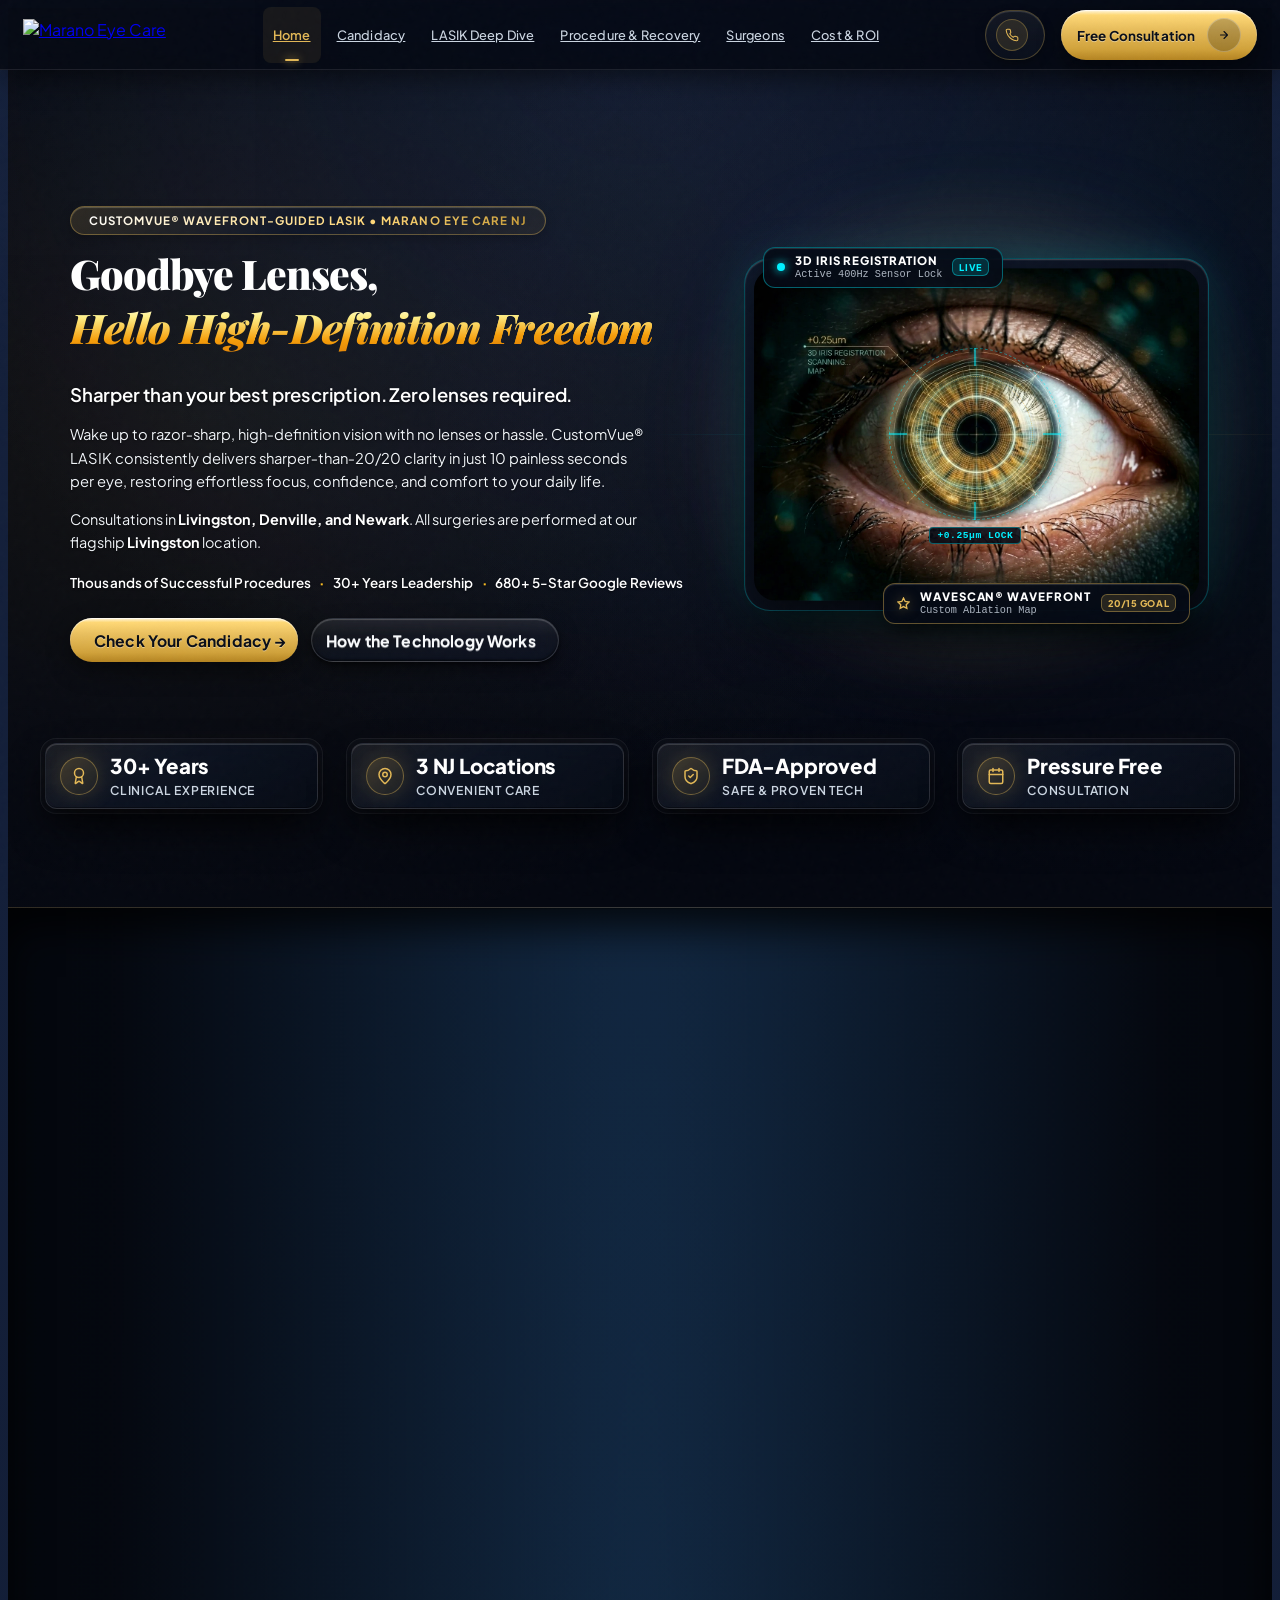
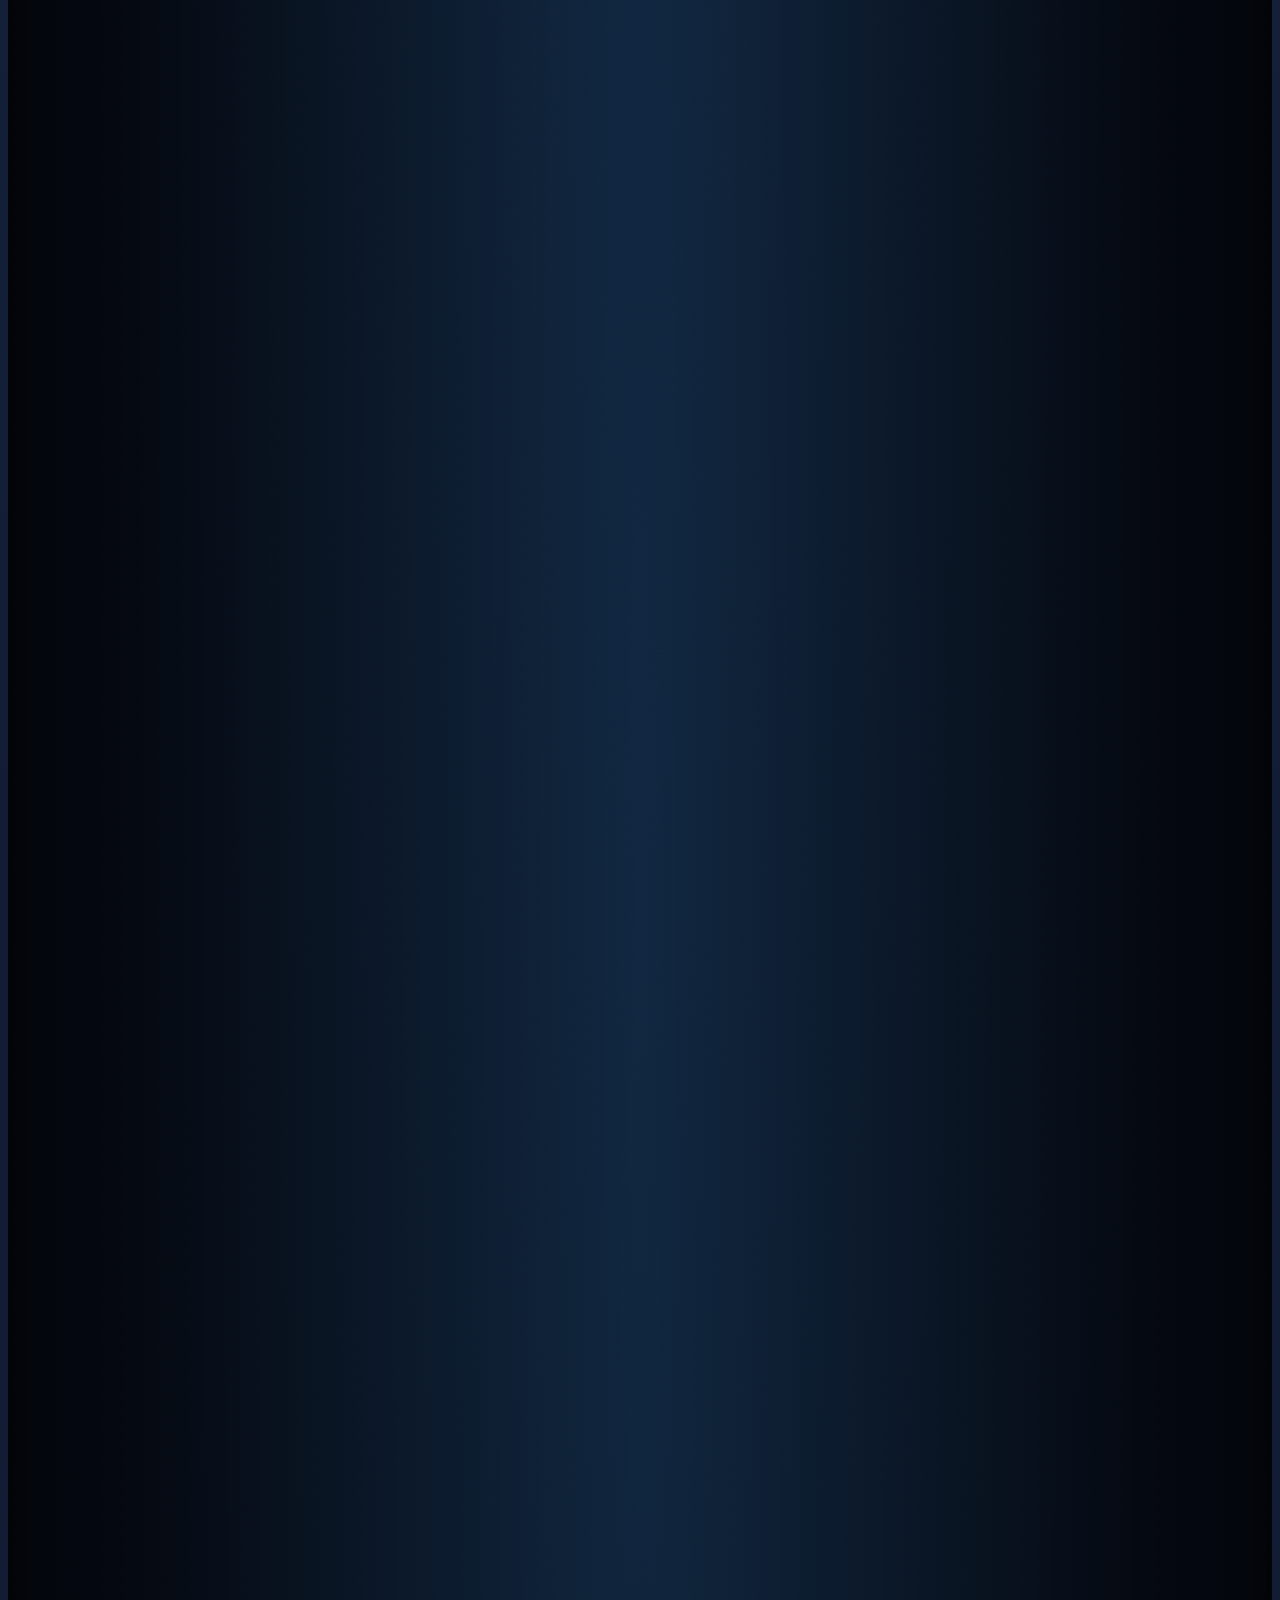
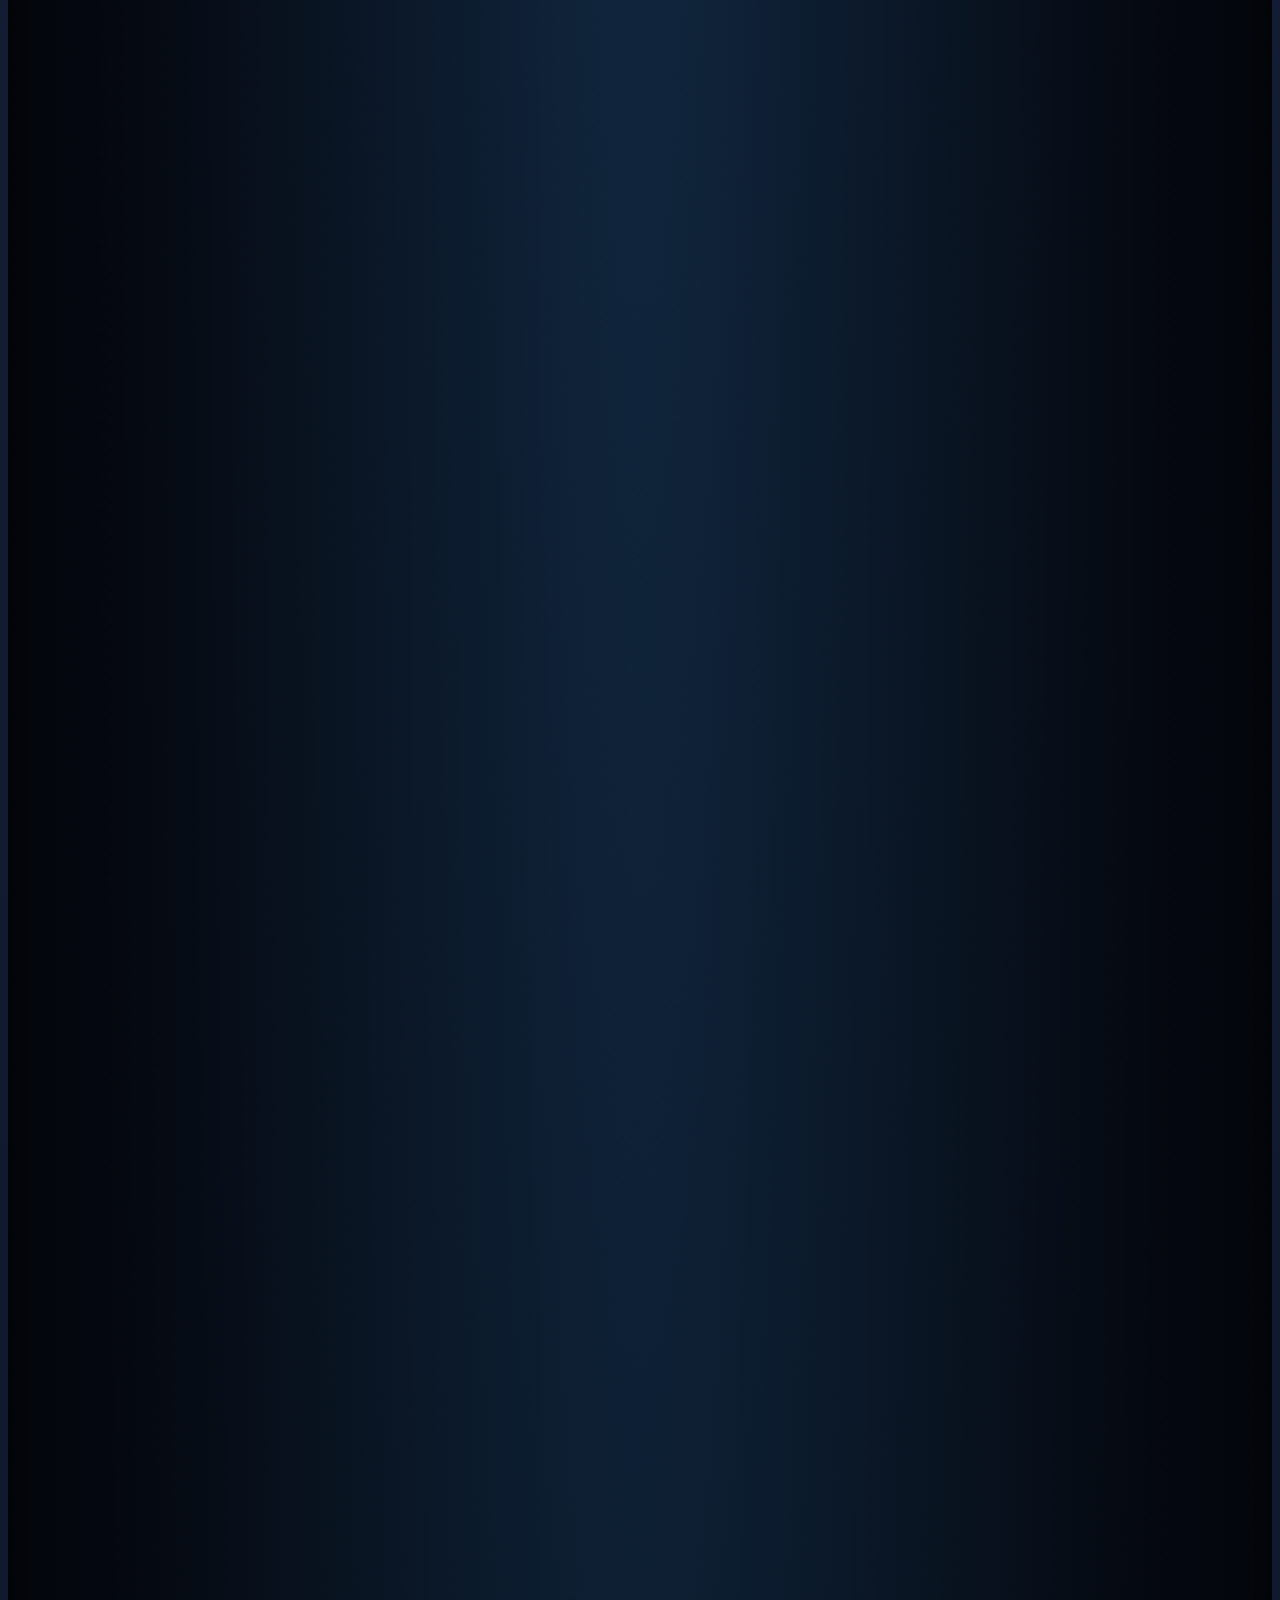
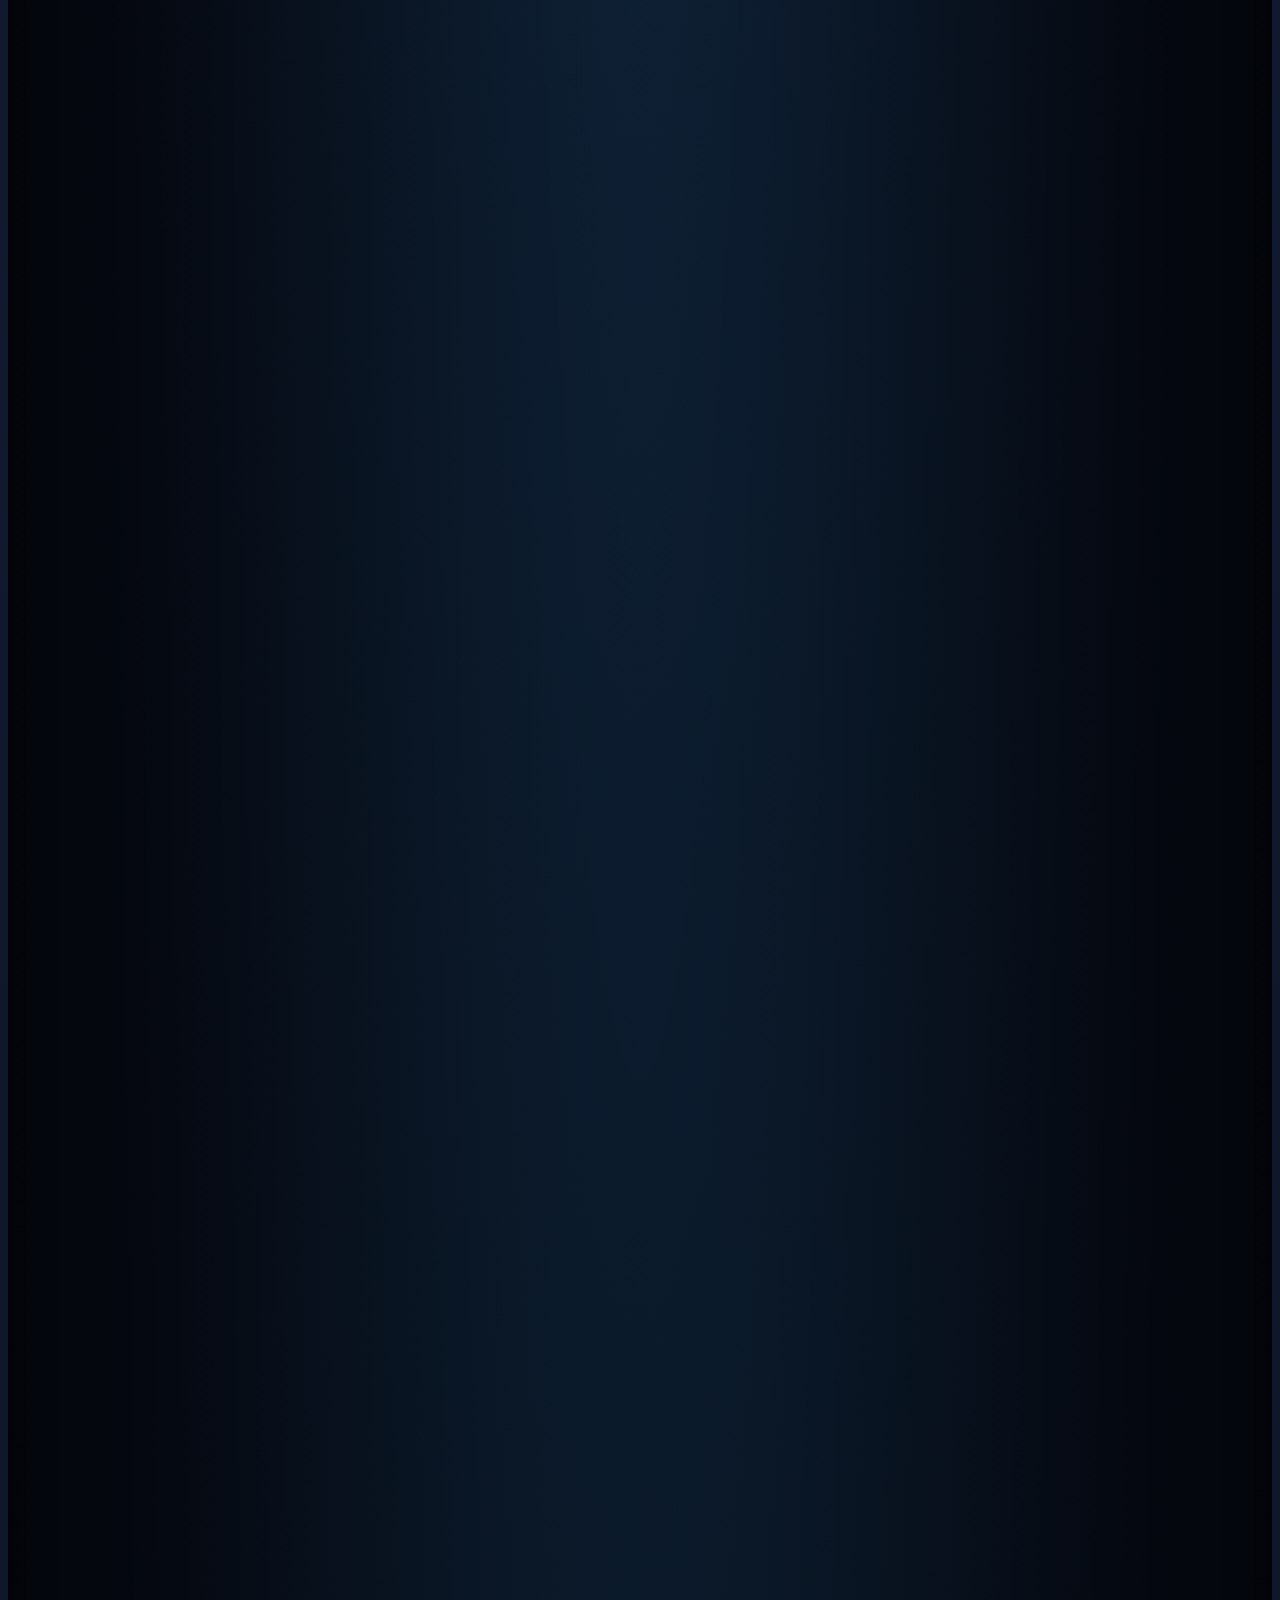
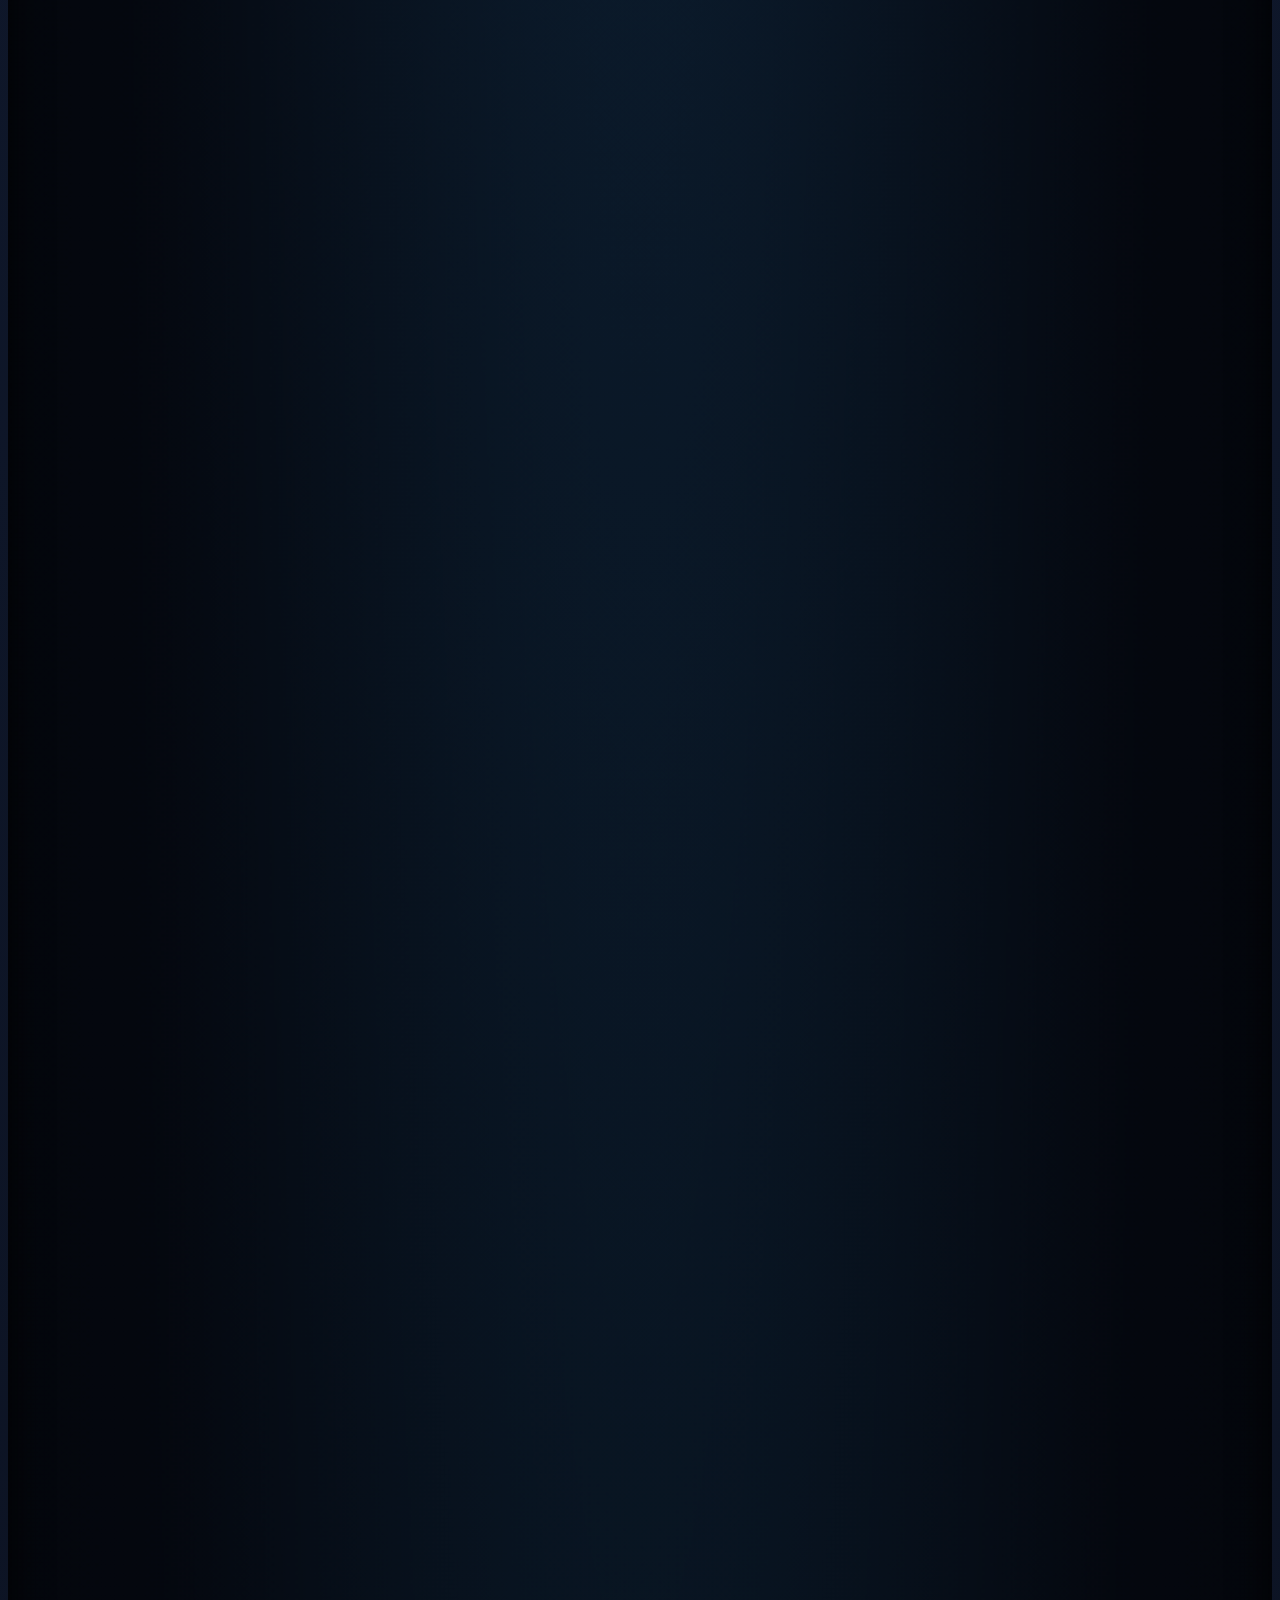
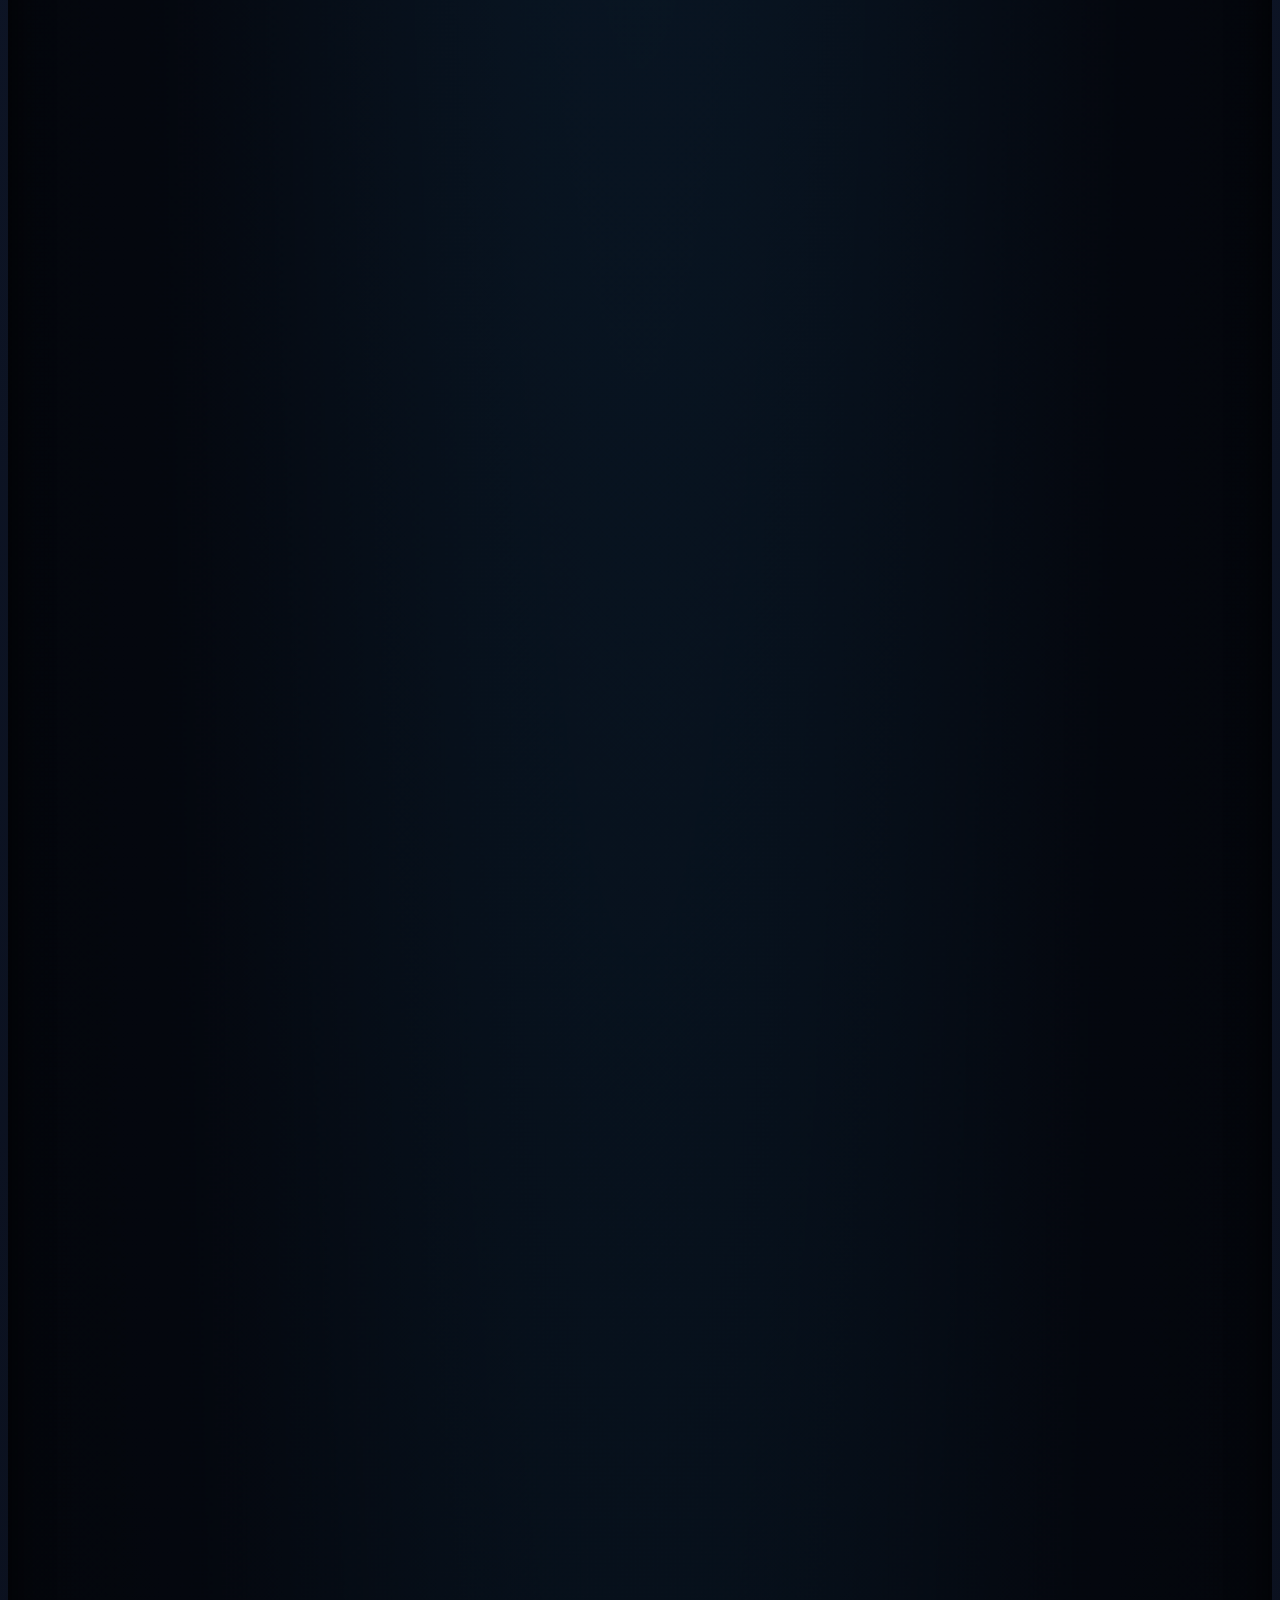
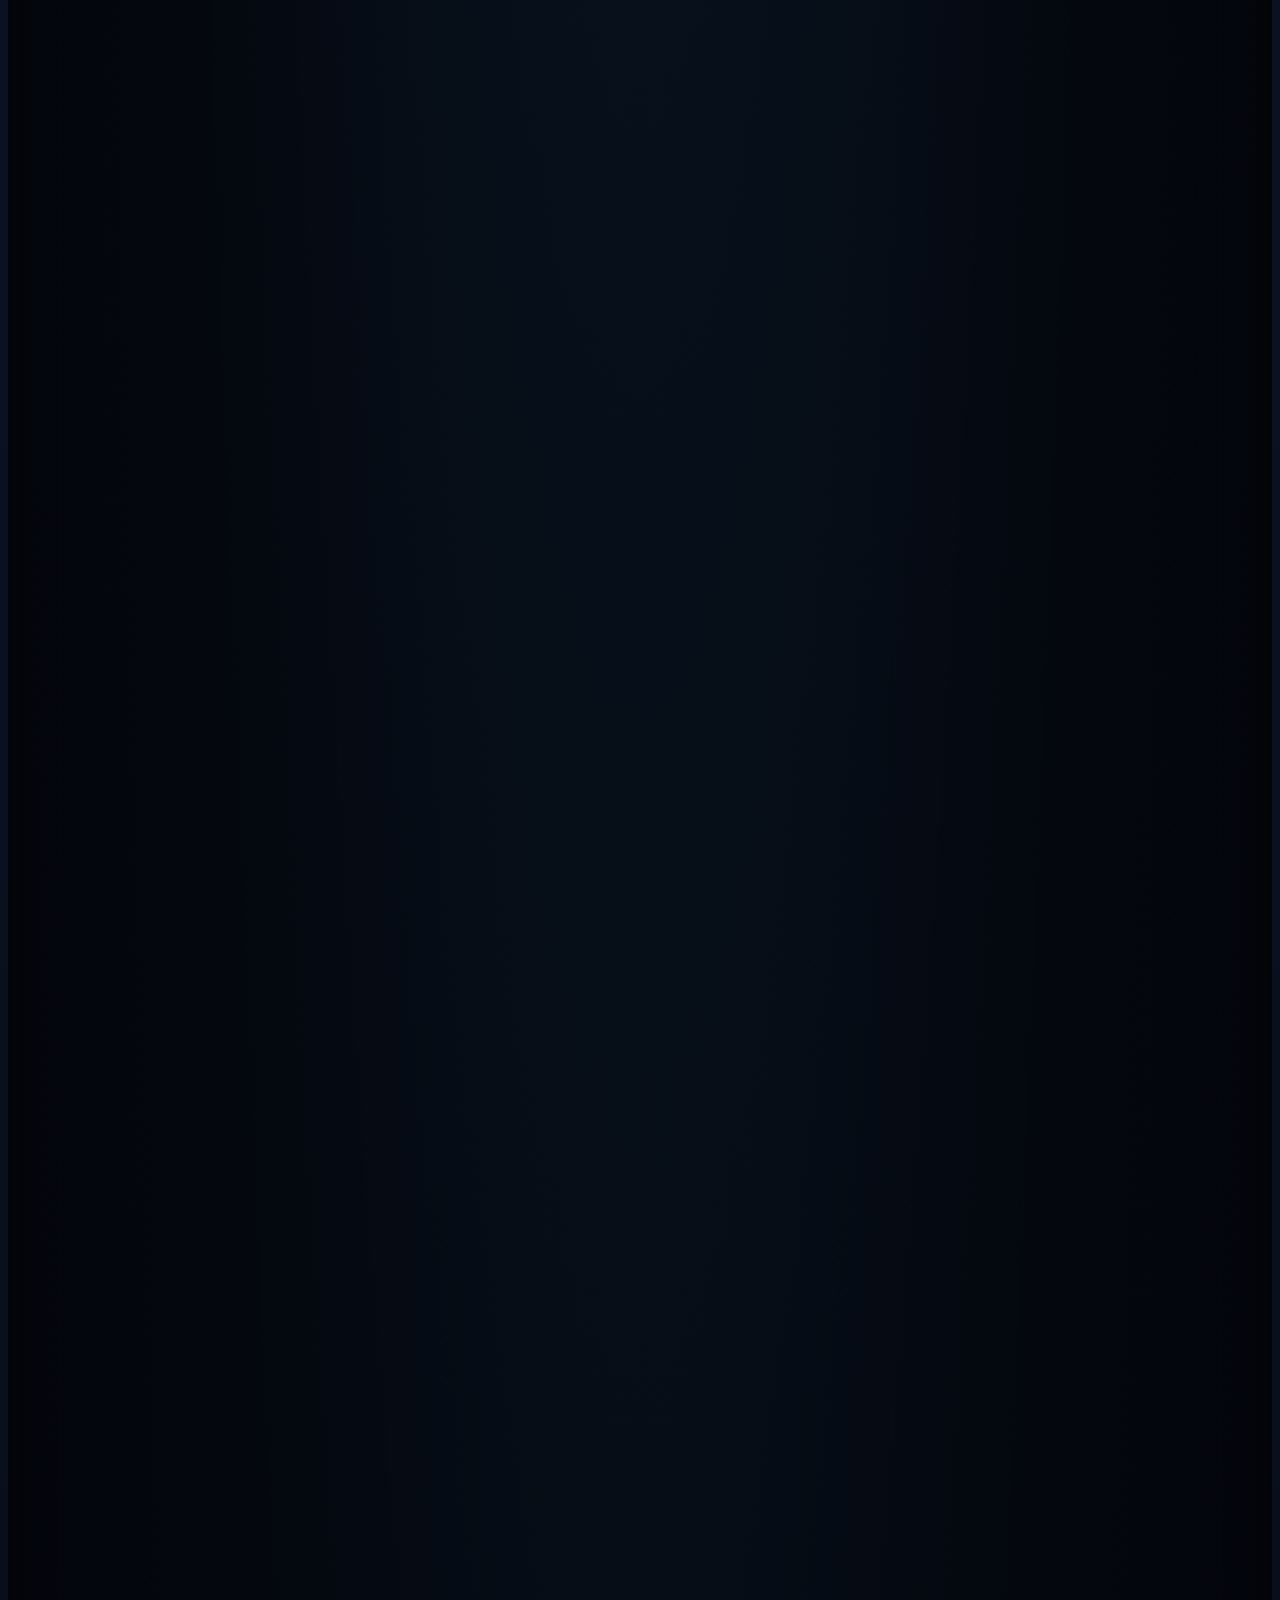
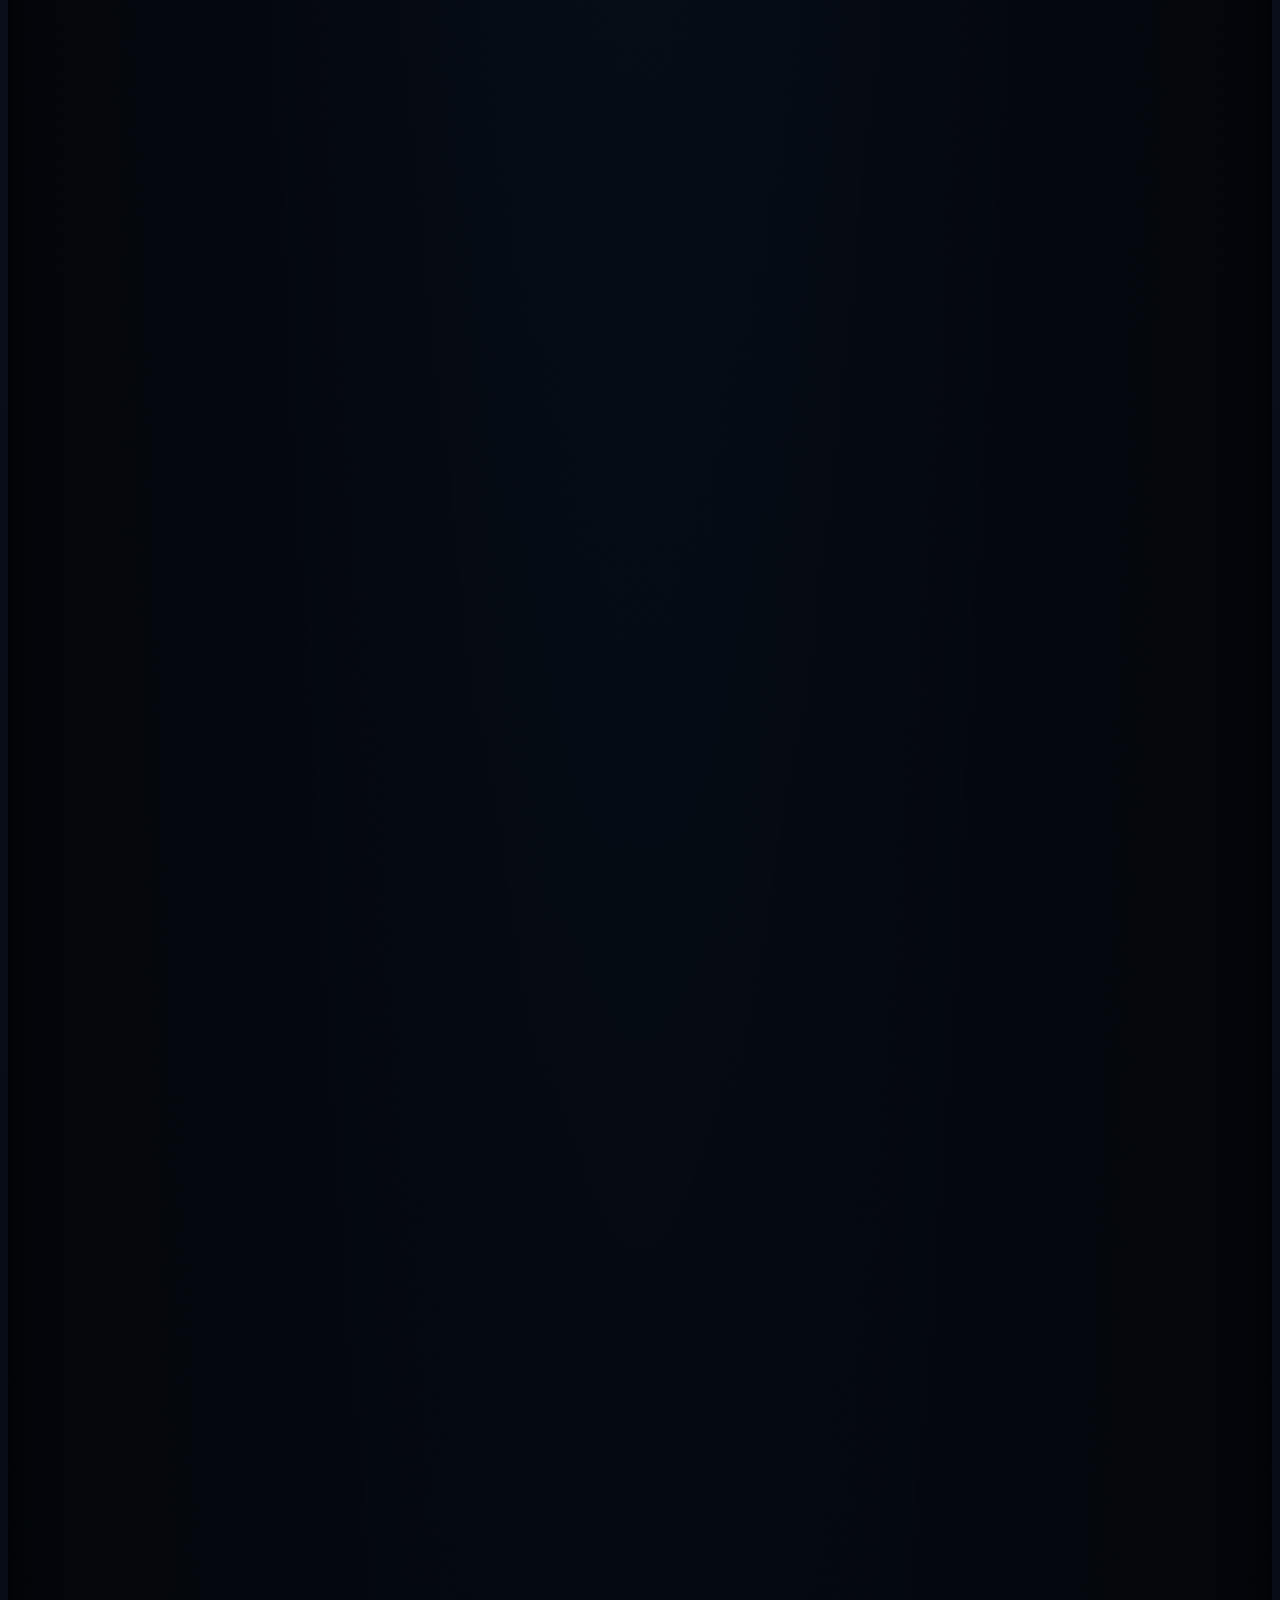
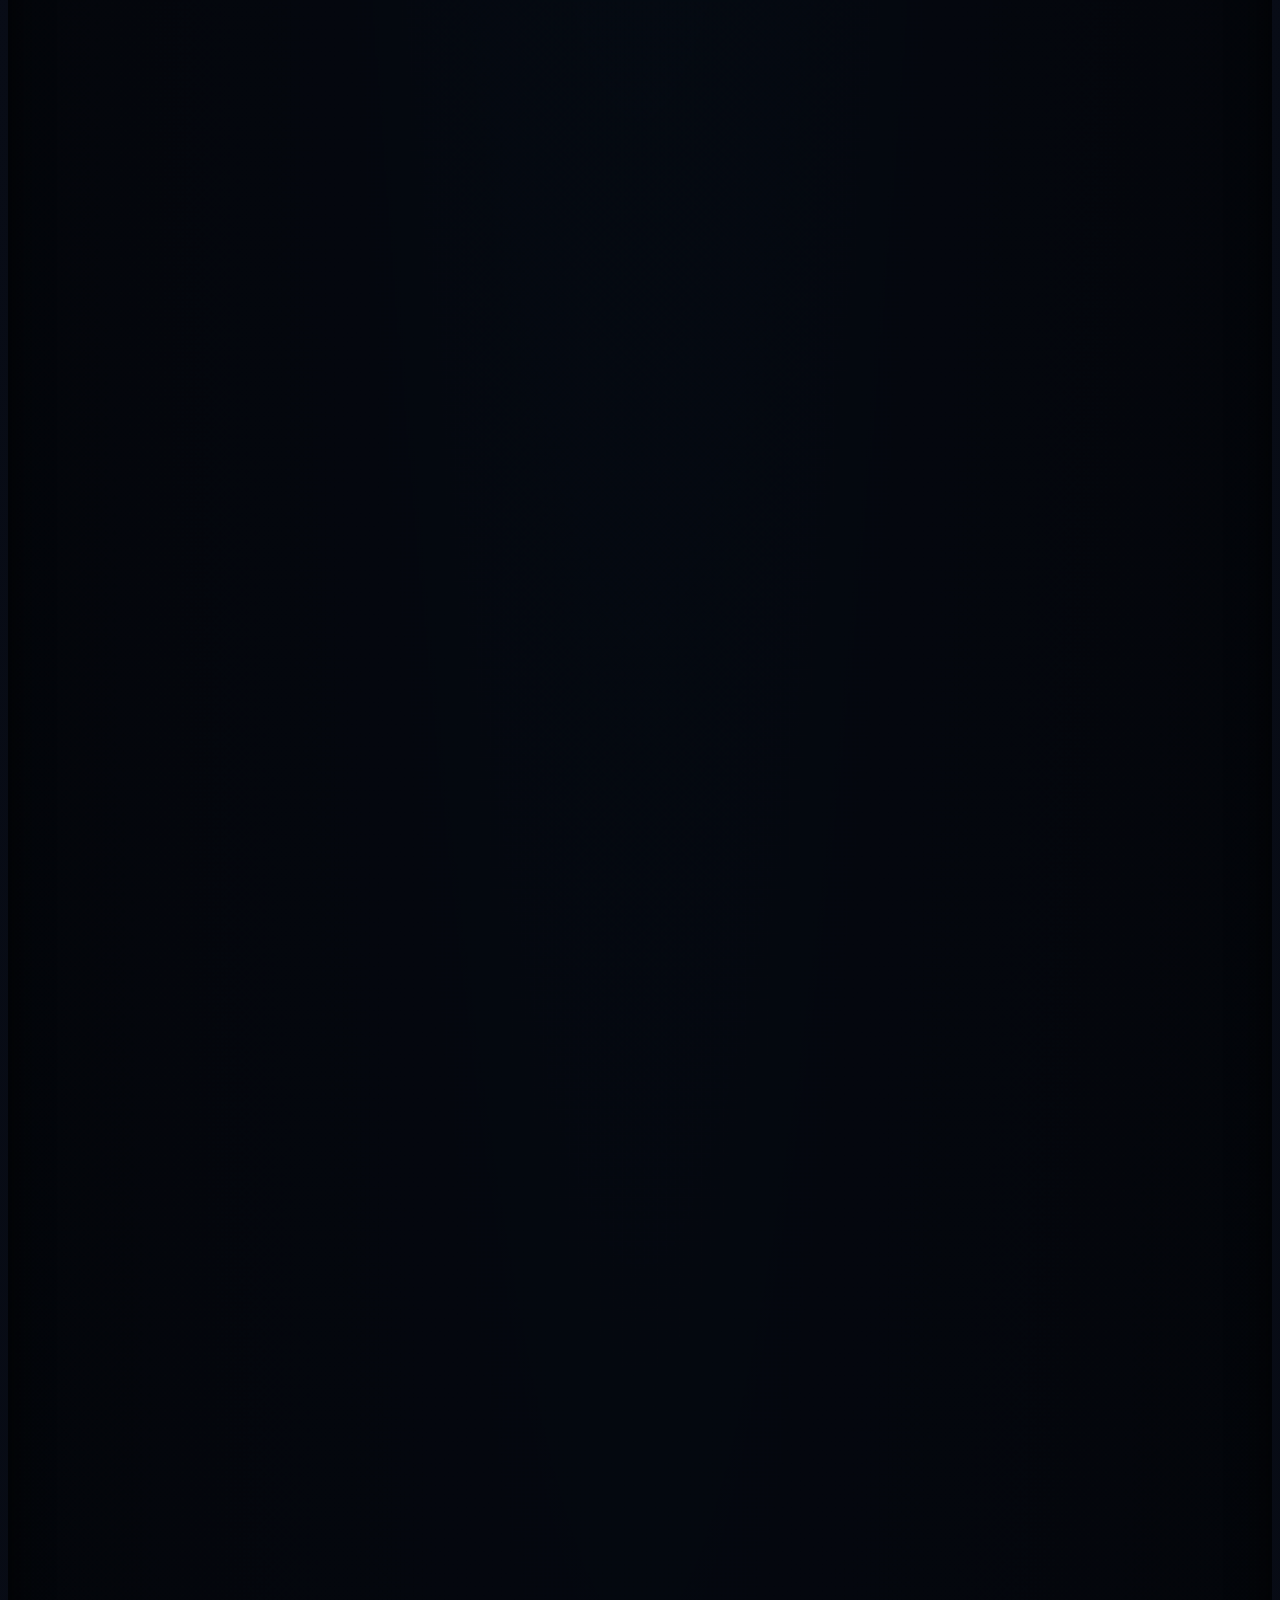
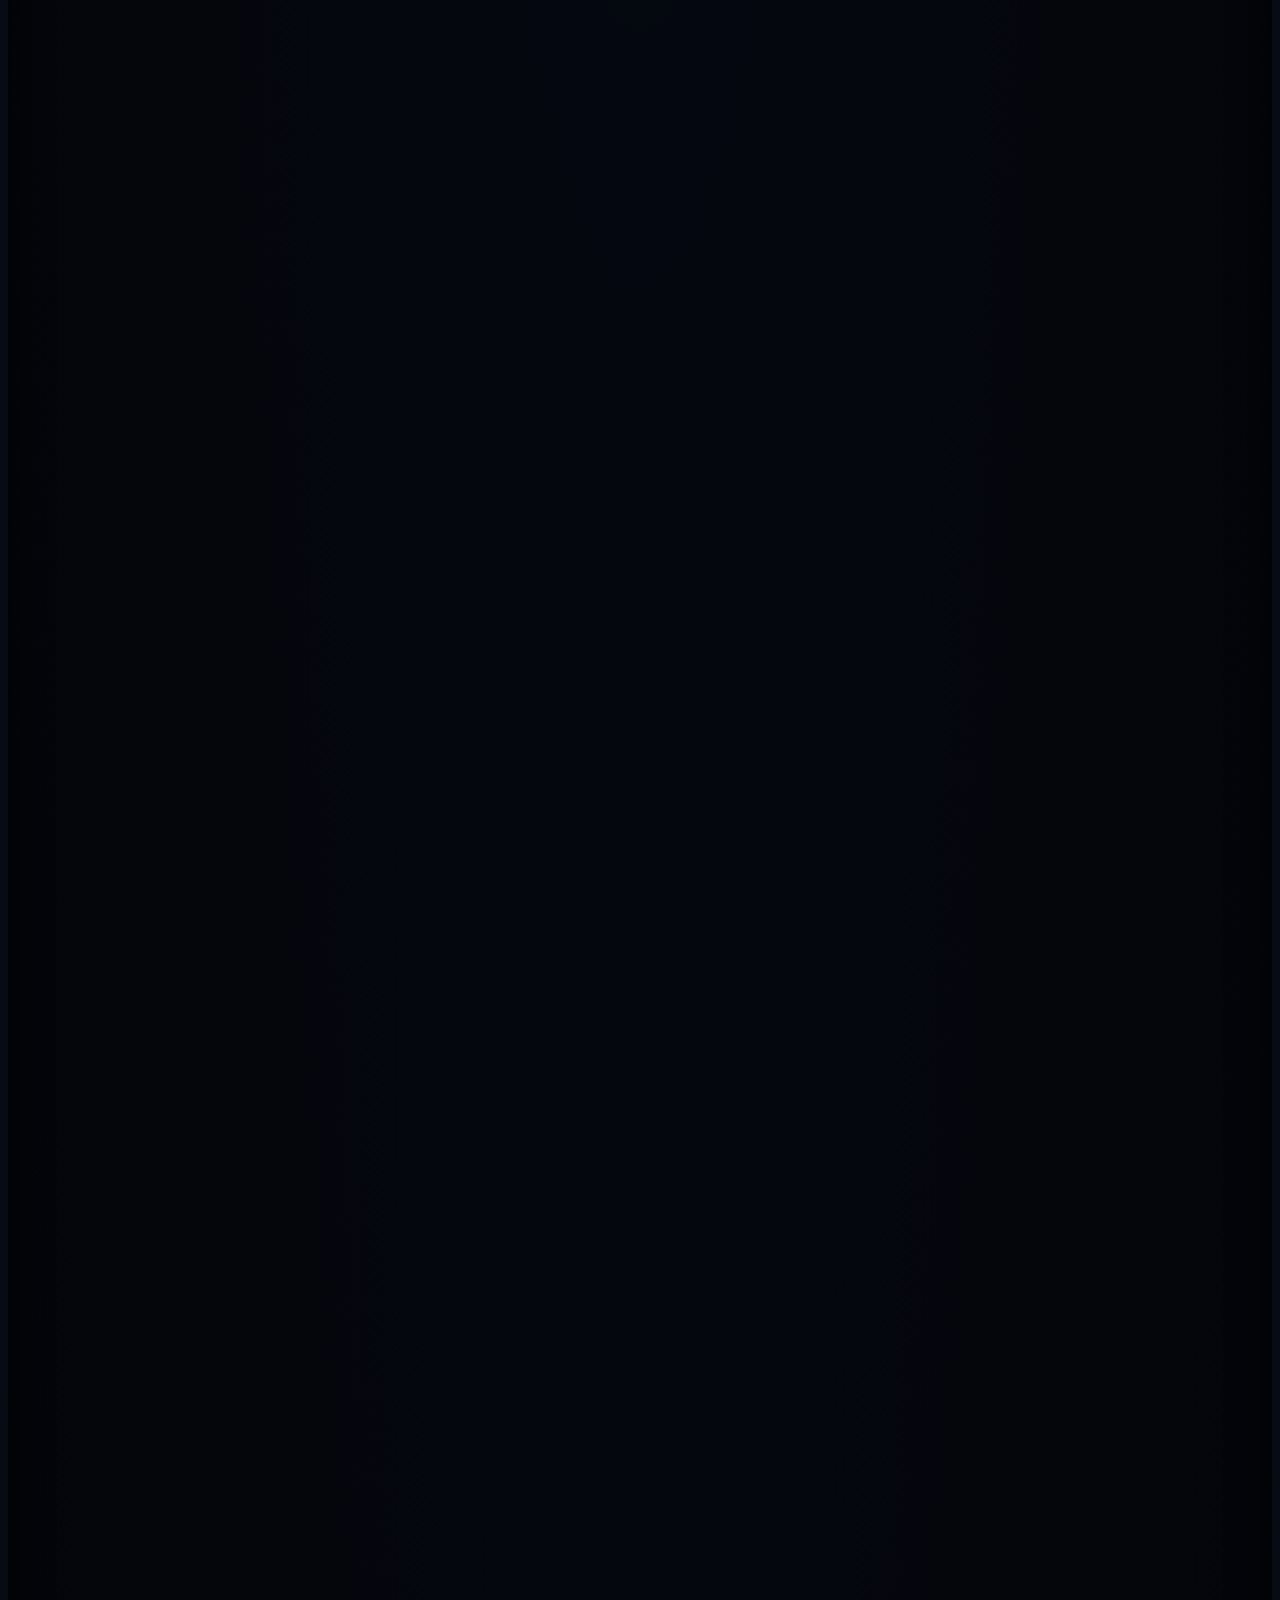
==== commit df8a4232: "Polish FAQ legibility, priority reservation back button and form contrast, optimize rendering contai" ====
--- a/index.html
+++ b/index.html
@@ -639,11 +639,11 @@
     <link rel="prefetch" as="image" href="/assets/wavescan_diagnostic_device.webp" type="image/webp">
     <link rel="prefetch" as="image" href="/assets/lasik_flap_clean.webp" type="image/webp">
     <link rel="prefetch" as="image" href="/assets/lasik_excimer_3d_tracking.webp?v=3" type="image/webp">
-    <link rel="prefetch" as="image" href="/assets/lasik_flap_reposition_spatula.webp" type="image/webp">
+    <link rel="prefetch" as="image" href="/assets/lasik_flap_reposition_spatula.webp?v=4" type="image/webp">
     <link rel="prefetch" as="image" href="/assets/lasik_24hr_recovery.webp" type="image/webp">
     <link rel="prefetch" as="image" href="/assets/hd_night_highway_scene.webp?v=6" type="image/webp">
     <link rel="stylesheet" href="/assets/index-DhXpI4H_.css?v=29">
-    <link rel="stylesheet" href="/assets/custom-styles.css?v=171">
+    <link rel="stylesheet" href="/assets/custom-styles.css?v=174">
     <script src="/assets/vision-simulator.min.js?v=22" defer></script>
     <script src="/assets/corneal-topography.js?v=17" defer></script>
     <!-- Comprehensive GTM, GA4, & Google Ads Event Tracking Architecture -->
@@ -2168,15 +2168,17 @@
                 </div>
               </div>
               <div class="edu-hook-launch-actions">
-                <a href="/technology.html" class="edu-hook-master-btn" id="edu-hook-master-launch-btn" aria-label="Launch Full LASIK Deep Dive: Comprehensive Patient Education Guide &amp; 4 Interactive Modules">
-                  <span class="edu-hook-master-shine" aria-hidden="true"></span>
-                  <svg class="edu-hook-master-icon" width="18" height="18" viewBox="0 0 24 24" fill="none" stroke="currentColor" stroke-width="2.2" stroke-linecap="round" stroke-linejoin="round" aria-hidden="true">
-                    <path d="M2 3h6a4 4 0 0 1 4 4v14a3 3 0 0 0-3-3H2z"/>
-                    <path d="M22 3h-6a4 4 0 0 0-4 4v14a3 3 0 0 1 3-3h7z"/>
-                  </svg>
-                  <span class="edu-hook-master-label">Launch Full LASIK Deep Dive</span>
-                  <span class="edu-hook-master-arrow" aria-hidden="true">→</span>
-                </a><button type="button" onclick="scrollToElement('quiz')" class="edu-hook-launch-secondary-btn"><span>Check Candidacy (60s) →</span></button></div></div></div></section>
+                <a href="/technology.html" class="btn btn-primary edu-hook-master-btn" id="edu-hook-master-launch-btn" aria-label="Launch Full LASIK Deep Dive: Comprehensive Patient Education Guide &amp; 4 Interactive Modules">
+                  <span>Launch Full LASIK Deep Dive</span>
+                  <span class="btn-icon-bubble" aria-hidden="true">
+                    <svg width="12" height="12" viewBox="0 0 24 24" fill="none" stroke="currentColor" stroke-width="2.2" stroke-linecap="round" stroke-linejoin="round"><path d="M5 12h14M12 5l7 7-7 7"/></svg>
+                  </span>
+                </a>
+                <button type="button" onclick="scrollToElement('quiz')" class="btn btn-secondary edu-hook-launch-secondary-btn">
+                  <span>Check Candidacy (60s)</span>
+                  <span class="btn-icon-bubble btn-icon-bubble-secondary" aria-hidden="true">→</span>
+                </button>
+              </div></div></div></section>
 
         <!-- SOCIAL PROOF & TESTIMONIALS -->
         <section id="social-proof-section" class="proof-section-main">
@@ -3375,7 +3377,7 @@
         desc: 'Immediately after corneal sculpting, your surgeon gently smooths the micro-thin corneal flap back into its natural anatomical position. The flap edges interlock seamlessly without stitches, utilizing natural corneal osmotic pressure to seal.',
         m1: 'Stitch-Free',
         m2: 'Immediate Adhesion',
-        img: '/assets/lasik_flap_reposition_spatula.webp',
+        img: '/assets/lasik_flap_reposition_spatula.webp?v=4',
         caption: 'STEP 4 FLAP REPOSITIONING • MICROSCOPIC ANATOMICAL ALIGNMENT',
         list: [
           '<strong>Natural Osmotic Suction:</strong> Endothelial pump action creates immediate, stitch-free adhesion.',
@@ -3624,12 +3626,17 @@
       var svg = btn ? btn.querySelector('svg') : null;
 
       if (btn && answerOuter) {
+        if (!btn.hasAttribute('aria-expanded')) {
+          btn.setAttribute('aria-expanded', 'false');
+        }
         btn.addEventListener('click', function() {
-          var isExpanded = answerOuter.style.maxHeight && answerOuter.style.maxHeight !== '0px';
+          var isExpanded = btn.getAttribute('aria-expanded') === 'true';
           if (isExpanded) {
+            btn.setAttribute('aria-expanded', 'false');
             answerOuter.style.maxHeight = '0px';
             if (svg) svg.style.transform = 'rotate(0deg)';
           } else {
+            btn.setAttribute('aria-expanded', 'true');
             answerOuter.style.maxHeight = (answerOuter.scrollHeight + 30) + 'px';
             if (svg) svg.style.transform = 'rotate(180deg)';
           }
@@ -4213,8 +4220,11 @@
                 '</div>' +
               '</div>' +
             '</div>' +
-            '<div style="display:flex;gap:10px;margin-top:10px;">' +
-              '<button type="button" id="mc-back-1" class="btn-island-secondary" style="flex:0 0 auto;padding:12px 18px;">← Back</button>' +
+            '<div style="display:flex;align-items:center;gap:12px;margin-top:16px;">' +
+              '<button type="button" id="mc-back-1" class="mc-back-btn" aria-label="Go back to previous step">' +
+                '<svg viewBox="0 0 24 24" width="16" height="16" stroke="currentColor" stroke-width="2.2" fill="none" stroke-linecap="round" stroke-linejoin="round"><line x1="19" y1="12" x2="5" y2="12"></line><polyline points="12 19 5 12 12 5"></polyline></svg>' +
+                '<span>Back</span>' +
+              '</button>' +
               '<button type="button" id="mc-next-2" class="btn-island-primary" style="flex:1 1 auto;" ' + (!state.timeframe ? 'disabled style="opacity:0.5;cursor:not-allowed;"' : '') + '>' +
                 '<span>Final Step: Choose Office</span>' +
                 '<span class="btn-icon-island">→</span>' +
@@ -4240,38 +4250,41 @@
               '<input type="hidden" name="utm_medium" value="' + escapeMcText(getQueryParam('utm_medium')) + '" />' +
               '<input type="hidden" name="utm_campaign" value="' + escapeMcText(getQueryParam('utm_campaign')) + '" />' +
               '<input type="hidden" name="gclid" value="' + escapeMcText(getQueryParam('gclid')) + '" />' +
-              '<div style="margin-bottom:10px;">' +
-                '<label for="mc-location" style="display:block;font-size:0.78rem;font-weight:600;color:#cbd5e1;margin-bottom:4px;">Preferred Consultation Location</label>' +
+              '<div class="mc-field-group">' +
+                '<label for="mc-location" class="mc-field-label">Preferred Consultation Location</label>' +
                 '<select id="mc-location" name="location" class="mc-input-field">' +
                   '<option value="Livingston" ' + (state.location === 'Livingston' ? 'selected' : '') + '>Livingston Flagship (200 S Orange Ave)</option>' +
                   '<option value="Denville" ' + (state.location === 'Denville' ? 'selected' : '') + '>Denville Office (16 Pocono Rd, Suite 301)</option>' +
                   '<option value="Newark" ' + (state.location === 'Newark' ? 'selected' : '') + '>Newark Office (306 MLK Blvd)</option>' +
                 '</select>' +
               '</div>' +
-              '<div style="margin-bottom:10px;">' +
-                '<label for="mc-name" style="display:block;font-size:0.78rem;font-weight:600;color:#cbd5e1;margin-bottom:4px;">Full Name *</label>' +
-                '<input type="text" id="mc-name" name="name" class="mc-input-field" placeholder="First and Last Name" required maxlength="100" autocomplete="name" value="' + escapeMcText(state.name) + '" />' +
+              '<div class="mc-field-group">' +
+                '<label for="mc-name" class="mc-field-label">Full Name *</label>' +
+                '<input type="text" id="mc-name" name="name" class="mc-input-field" placeholder="e.g. Sarah Jenkins" required maxlength="100" autocomplete="name" value="' + escapeMcText(state.name) + '" />' +
               '</div>' +
-              '<div style="display:grid;grid-template-columns:1fr 1fr;gap:10px;margin-bottom:10px;">' +
-                '<div>' +
-                  '<label for="mc-phone" style="display:block;font-size:0.78rem;font-weight:600;color:#cbd5e1;margin-bottom:4px;">Mobile Phone *</label>' +
+              '<div class="mc-field-row">' +
+                '<div class="mc-field-group">' +
+                  '<label for="mc-phone" class="mc-field-label">Mobile Phone *</label>' +
                   '<input type="tel" id="mc-phone" name="phone" class="mc-input-field" placeholder="(973) 555-0123" required maxlength="25" autocomplete="tel" value="' + escapeMcText(state.phone) + '" />' +
                 '</div>' +
-                '<div>' +
-                  '<label for="mc-email" style="display:block;font-size:0.78rem;font-weight:600;color:#cbd5e1;margin-bottom:4px;">Email Address *</label>' +
+                '<div class="mc-field-group">' +
+                  '<label for="mc-email" class="mc-field-label">Email Address *</label>' +
                   '<input type="email" id="mc-email" name="email" class="mc-input-field" placeholder="name@example.com" required maxlength="100" autocomplete="email" value="' + escapeMcText(state.email) + '" />' +
                 '</div>' +
               '</div>' +
-              '<div style="margin-bottom:10px;">' +
-                '<label style="display:block;font-size:0.78rem;font-weight:600;color:#cbd5e1;margin-bottom:4px;">Preferred Contact Method</label>' +
-                '<div style="display:flex;gap:14px;font-size:0.82rem;color:#cbd5e1;">' +
-                  '<label style="display:inline-flex;align-items:center;gap:5px;cursor:pointer;"><input type="radio" name="preferred_contact" value="text" ' + (state.contactMethod === 'text' ? 'checked' : '') + ' /> Text Message</label>' +
-                  '<label style="display:inline-flex;align-items:center;gap:5px;cursor:pointer;"><input type="radio" name="preferred_contact" value="phone" ' + (state.contactMethod === 'phone' ? 'checked' : '') + ' /> Phone Call</label>' +
-                  '<label style="display:inline-flex;align-items:center;gap:5px;cursor:pointer;"><input type="radio" name="preferred_contact" value="email" ' + (state.contactMethod === 'email' ? 'checked' : '') + ' /> Email</label>' +
+              '<div class="mc-field-group">' +
+                '<label class="mc-field-label">Preferred Contact Method</label>' +
+                '<div class="mc-radio-group">' +
+                  '<label class="mc-radio-label"><input type="radio" name="preferred_contact" value="text" ' + (state.contactMethod === 'text' ? 'checked' : '') + ' /> <span>Text Message</span></label>' +
+                  '<label class="mc-radio-label"><input type="radio" name="preferred_contact" value="phone" ' + (state.contactMethod === 'phone' ? 'checked' : '') + ' /> <span>Phone Call</span></label>' +
+                  '<label class="mc-radio-label"><input type="radio" name="preferred_contact" value="email" ' + (state.contactMethod === 'email' ? 'checked' : '') + ' /> <span>Email</span></label>' +
                 '</div>' +
               '</div>' +
-              '<div style="display:flex;gap:10px;margin-top:14px;">' +
-                '<button type="button" id="mc-back-2" class="btn-island-secondary" style="flex:0 0 auto;padding:12px 18px;">← Back</button>' +
+              '<div style="display:flex;align-items:center;gap:12px;margin-top:16px;">' +
+                '<button type="button" id="mc-back-2" class="mc-back-btn" aria-label="Go back to previous step">' +
+                  '<svg viewBox="0 0 24 24" width="16" height="16" stroke="currentColor" stroke-width="2.2" fill="none" stroke-linecap="round" stroke-linejoin="round"><line x1="19" y1="12" x2="5" y2="12"></line><polyline points="12 19 5 12 12 5"></polyline></svg>' +
+                  '<span>Back</span>' +
+                '</button>' +
                 '<button type="submit" id="mc-submit-btn" class="btn-island-primary" style="flex:1 1 auto;">' +
                   '<span>Request Free Consultation</span>' +
                   '<span class="btn-icon-island">→</span>' +
--- a/assets/custom-styles.css
+++ b/assets/custom-styles.css
@@ -9068,133 +9068,40 @@
   color: rgb(203, 213, 225);
 }
 
-.edu-hook-master-btn {
-  position: relative;
-  display: inline-flex;
-  align-items: center;
-  justify-content: center;
-  gap: 10px;
-  height: 48px;
-  padding: 0px 22px;
-  background: linear-gradient(135deg, rgb(255, 229, 153) 0%, rgb(226, 184, 87) 45%, rgb(181, 131, 32) 100%);
-  border: 1px solid rgba(226, 184, 87, 0.45);
-  border-radius: 9999px;
-  text-decoration: none;
-  color: rgb(7, 12, 24);
-  box-shadow: 0 8px 20px -2px rgba(15, 12, 8, 0.4), 0 4px 14px rgba(226, 184, 87, 0.25);
-  transition: transform 0.25s cubic-bezier(0.2, 0.8, 0.2, 1), box-shadow 0.25s cubic-bezier(0.2, 0.8, 0.2, 1), border-color 0.25s ease;
-  overflow: hidden;
-  cursor: pointer;
-  white-space: nowrap;
-  box-sizing: border-box;
-}
-
-.edu-hook-master-shine {
-  position: absolute;
-  top: 0px;
-  left: 0;
-  width: 50%;
-  height: 100%;
-  background: linear-gradient(90deg, transparent, rgba(255, 255, 255, 0.4), transparent);
-  transform: translateX(-150%) skewX(-20deg);
-  animation: 5s ease-in-out 0s infinite normal none running masterBtnShine;
-  pointer-events: none;
-}
-
-@keyframes masterBtnShine {
-  0%, 75% {
-    transform: translateX(-150%) skewX(-20deg);
-  }
-
-  100% {
-    transform: translateX(350%) skewX(-20deg);
-  }
-}
-
-.edu-hook-master-icon {
-  flex-shrink: 0;
-  color: rgb(7, 12, 24);
-}
-
-.edu-hook-master-label {
-  font-family: var(--font-sans);
-  font-size: 0.92rem;
-  font-weight: 750;
-  color: rgb(7, 12, 24);
-  letter-spacing: -0.01em;
-}
-
-.edu-hook-master-arrow {
-  font-size: 1.1rem;
-  font-weight: 700;
-  color: rgb(7, 12, 24);
-  transition: transform 0.2s;
-  margin-left: 2px;
-}
-
-.edu-hook-master-btn:hover {
-  transform: translateY(-2px) scale(1.01);
-  border-color: rgba(226, 184, 87, 0.7);
-  box-shadow: 0 12px 28px -2px rgba(15, 12, 8, 0.5), 0 6px 20px rgba(226, 184, 87, 0.45);
-}
-
-.edu-hook-master-btn:hover .edu-hook-master-arrow {
-  transform: translateX(3px);
-}
-
-.edu-hook-launch-btn {
-  padding: 16px 32px;
-  font-size: 1rem;
-  border-radius: 9999px;
-  text-decoration: none;
-  display: inline-flex;
-  align-items: center;
-  justify-content: center;
-  gap: 10px;
-  font-weight: 700;
-  white-space: nowrap;
-  transition: 0.3s;
-  box-shadow: rgba(226, 184, 87, 0.3) 0px 0px 25px;
-}
-
 .edu-hook-launch-actions {
   display: flex;
   flex-direction: column;
-  gap: 10px;
+  gap: 12px;
   align-items: stretch;
   justify-content: center;
   width: 100%;
-  max-width: 270px;
+  max-width: 320px;
   flex-shrink: 0;
 }
 
+.edu-hook-master-btn {
+  width: 100%;
+  box-sizing: border-box;
+  text-decoration: none;
+}
+
 .edu-hook-launch-secondary-btn {
-  height: 42px;
-  min-height: 42px;
-  padding: 0px 18px;
-  font-size: 0.84rem;
-  border-radius: 9999px;
-  text-decoration: none;
-  display: inline-flex;
-  align-items: center;
-  justify-content: center;
-  gap: 8px;
-  font-weight: 600;
-  color: rgb(203, 213, 225);
-  background: rgba(255, 255, 255, 0.04);
-  border: 1px solid rgba(255, 255, 255, 0.15);
-  white-space: nowrap;
-  transition: 0.25s;
+  width: 100%;
   box-sizing: border-box;
-  cursor: pointer;
-  width: 100%;
-}
-
-.edu-hook-launch-secondary-btn:hover {
-  background: rgba(255, 255, 255, 0.1);
-  color: rgb(255, 255, 255);
-  border-color: rgba(255, 255, 255, 0.35);
-  transform: translateY(-2px);
+  justify-content: space-between !important;
+  padding: 10px 12px 10px 24px !important;
+}
+
+.btn-icon-bubble-secondary {
+  background: rgba(255, 255, 255, 0.08) !important;
+  border-color: rgba(255, 255, 255, 0.16) !important;
+  color: #fff !important;
+}
+
+.btn-secondary:hover .btn-icon-bubble-secondary {
+  background: rgba(255, 255, 255, 0.16) !important;
+  border-color: rgba(226, 184, 87, 0.4) !important;
+  color: #ffe293 !important;
 }
 
 @media (max-width: 840px) {
@@ -9224,12 +9131,11 @@
 
   .edu-hook-master-btn {
     width: 100%;
-    padding: 0px 16px;
-    font-size: 0.88rem;
   }
 
   .edu-hook-launch-actions {
     width: 100%;
+    max-width: 100%;
   }
 
   .edu-hook-launch-secondary-btn {
@@ -14260,5 +14166,213 @@
   }
 }
 
-
-
+/* FAQ Heading Accent Legibility: Clean, highly-legible "Q" in Questions */
+#faq .bio-heading-accent,
+.ui-extracted-61 .bio-heading-accent {
+  font-family: var(--font-sans, "Plus Jakarta Sans", "Outfit", -apple-system, sans-serif) !important;
+  font-style: normal !important;
+  font-weight: 800 !important;
+  letter-spacing: -0.01em !important;
+  display: inline-block !important;
+  background: linear-gradient(135deg, #ffffff 0%, #ffe293 45%, #e2b857 85%, #c5a059 100%) !important;
+  -webkit-background-clip: text !important;
+  background-clip: text !important;
+  -webkit-text-fill-color: transparent !important;
+  color: #fbbf24 !important;
+  filter: drop-shadow(0 2px 8px rgba(0, 0, 0, 0.8)) !important;
+  text-shadow: none !important;
+}
+
+/* --- PRIORITY RESERVATION FORM REFINEMENTS --- */
+/* 1. Elegant Pill-Shaped Glass Back Button (Replaces blunt rectangle) */
+.mc-back-btn {
+  display: inline-flex !important;
+  align-items: center !important;
+  justify-content: center !important;
+  gap: 8px !important;
+  padding: 10px 20px !important;
+  min-height: 48px !important;
+  border-radius: 9999px !important;
+  background: rgba(15, 23, 42, 0.75) !important;
+  border: 1px solid rgba(226, 184, 87, 0.28) !important;
+  color: #f1f5f9 !important;
+  font-family: var(--font-sans, "Plus Jakarta Sans", sans-serif) !important;
+  font-size: 0.88rem !important;
+  font-weight: 600 !important;
+  letter-spacing: 0.02em !important;
+  cursor: pointer !important;
+  box-shadow: 0 4px 14px rgba(0, 0, 0, 0.35), inset 0 1px 1px rgba(255, 255, 255, 0.1) !important;
+  transition: all 0.25s cubic-bezier(0.16, 1, 0.3, 1) !important;
+  flex: 0 0 auto !important;
+  text-decoration: none !important;
+}
+
+.mc-back-btn svg {
+  color: #e2b857 !important;
+  transition: transform 0.25s ease !important;
+  flex-shrink: 0 !important;
+}
+
+.mc-back-btn:hover {
+  background: rgba(26, 37, 60, 0.95) !important;
+  border-color: rgba(226, 184, 87, 0.6) !important;
+  color: #ffffff !important;
+  transform: translateX(-2px) !important;
+  box-shadow: 0 6px 18px rgba(0, 0, 0, 0.5), 0 0 16px rgba(226, 184, 87, 0.15), inset 0 1px 1.5px rgba(255, 255, 255, 0.2) !important;
+}
+
+.mc-back-btn:hover svg {
+  transform: translateX(-3px) !important;
+  color: #ffe293 !important;
+}
+
+.mc-back-btn:active {
+  transform: scale(0.97) !important;
+}
+
+.mc-back-btn:focus-visible {
+  outline: 2px solid #e2b857 !important;
+  outline-offset: 2px !important;
+}
+
+/* 2. Form Layout & Field Contrast Enhancements */
+.mc-field-group {
+  margin-bottom: 12px !important;
+}
+
+.mc-field-row {
+  display: grid !important;
+  grid-template-columns: 1fr 1fr !important;
+  gap: 12px !important;
+  margin-bottom: 12px !important;
+}
+
+@media (max-width: 520px) {
+  .mc-field-row {
+    grid-template-columns: 1fr !important;
+    gap: 10px !important;
+  }
+}
+
+.mc-field-label {
+  display: block !important;
+  font-family: var(--font-sans, "Plus Jakarta Sans", sans-serif) !important;
+  font-size: 0.82rem !important;
+  font-weight: 700 !important;
+  color: #f1f5f9 !important;
+  margin-bottom: 6px !important;
+  letter-spacing: 0.01em !important;
+}
+
+/* Deep slate-blue container background with bright white text & crisp border */
+.mc-input-field {
+  width: 100% !important;
+  box-sizing: border-box !important;
+  padding: 12px 16px !important;
+  font-size: 0.96rem !important;
+  font-family: var(--font-sans, "Plus Jakarta Sans", sans-serif) !important;
+  font-weight: 500 !important;
+  color: #ffffff !important;
+  background: rgba(10, 16, 28, 0.92) !important;
+  border: 1.5px solid rgba(255, 255, 255, 0.14) !important;
+  border-radius: 12px !important;
+  outline: none !important;
+  box-shadow: inset 0 2px 4px rgba(0, 0, 0, 0.4), 0 2px 6px rgba(0, 0, 0, 0.25) !important;
+  transition: all 0.25s ease !important;
+  line-height: 1.4 !important;
+  -webkit-text-fill-color: #ffffff !important;
+}
+
+.mc-input-field::placeholder {
+  color: #64748b !important;
+  font-weight: 400 !important;
+  opacity: 1 !important;
+  -webkit-text-fill-color: #64748b !important;
+}
+
+.mc-input-field:focus {
+  background: rgba(14, 22, 38, 0.98) !important;
+  border-color: #e2b857 !important;
+  box-shadow: 0 0 0 3px rgba(226, 184, 87, 0.22), inset 0 2px 4px rgba(0, 0, 0, 0.5) !important;
+  color: #ffffff !important;
+  -webkit-text-fill-color: #ffffff !important;
+}
+
+select.mc-input-field {
+  cursor: pointer !important;
+  appearance: none !important;
+  background-image: url("data:image/svg+xml;charset=UTF-8,%3csvg xmlns='http://www.w3.org/2000/svg' viewBox='0 0 24 24' fill='none' stroke='%23e2b857' stroke-width='2.2' stroke-linecap='round' stroke-linejoin='round'%3e%3cpolyline points='6 9 12 15 18 9'%3e%3c/polyline%3e%3c/svg%3e") !important;
+  background-repeat: no-repeat !important;
+  background-position: right 14px center !important;
+  background-size: 16px 16px !important;
+  padding-right: 40px !important;
+}
+
+select.mc-input-field option {
+  background: #0d1424 !important;
+  color: #ffffff !important;
+  padding: 10px !important;
+}
+
+/* Radio button pill chips for Preferred Contact Method */
+.mc-radio-group {
+  display: flex !important;
+  gap: 10px !important;
+  flex-wrap: wrap !important;
+}
+
+.mc-radio-label {
+  display: inline-flex !important;
+  align-items: center !important;
+  gap: 8px !important;
+  padding: 8px 14px !important;
+  background: rgba(15, 23, 42, 0.7) !important;
+  border: 1px solid rgba(255, 255, 255, 0.1) !important;
+  border-radius: 9999px !important;
+  font-size: 0.84rem !important;
+  font-weight: 500 !important;
+  color: #e2e8f0 !important;
+  cursor: pointer !important;
+  transition: all 0.2s ease !important;
+  user-select: none !important;
+}
+
+.mc-radio-label:hover {
+  background: rgba(226, 184, 87, 0.1) !important;
+  border-color: rgba(226, 184, 87, 0.35) !important;
+  color: #ffffff !important;
+}
+
+.mc-radio-label input[type="radio"] {
+  accent-color: #e2b857 !important;
+  width: 15px !important;
+  height: 15px !important;
+  margin: 0 !important;
+  cursor: pointer !important;
+}
+
+/* --- RUNTIME & RENDERING PERFORMANCE OPTIMIZATIONS (/optimize) --- */
+/* 1. Offscreen Layout Virtualization & Containment */
+#candidacy-criteria-section,
+#lasik-comparison-matrix-section,
+#lasik-journey,
+#lasik-education-hook {
+  content-visibility: auto;
+  contain-intrinsic-size: 1px 750px;
+}
+
+/* 2. GPU Layer Isolation & Composite Promotion for Ambient Canvas/Glows */
+.bg-glow-1,
+.bg-glow-2,
+.tactile-grain-overlay {
+  will-change: transform;
+  transform: translateZ(0);
+  pointer-events: none;
+}
+
+/* 3. Strict Containment for High-Frequency Interactive Simulation & Topography Panes */
+#lasik-vision-simulator-section,
+.simulator-interactive-card,
+.topography-scan-card {
+  contain: layout style;
+}
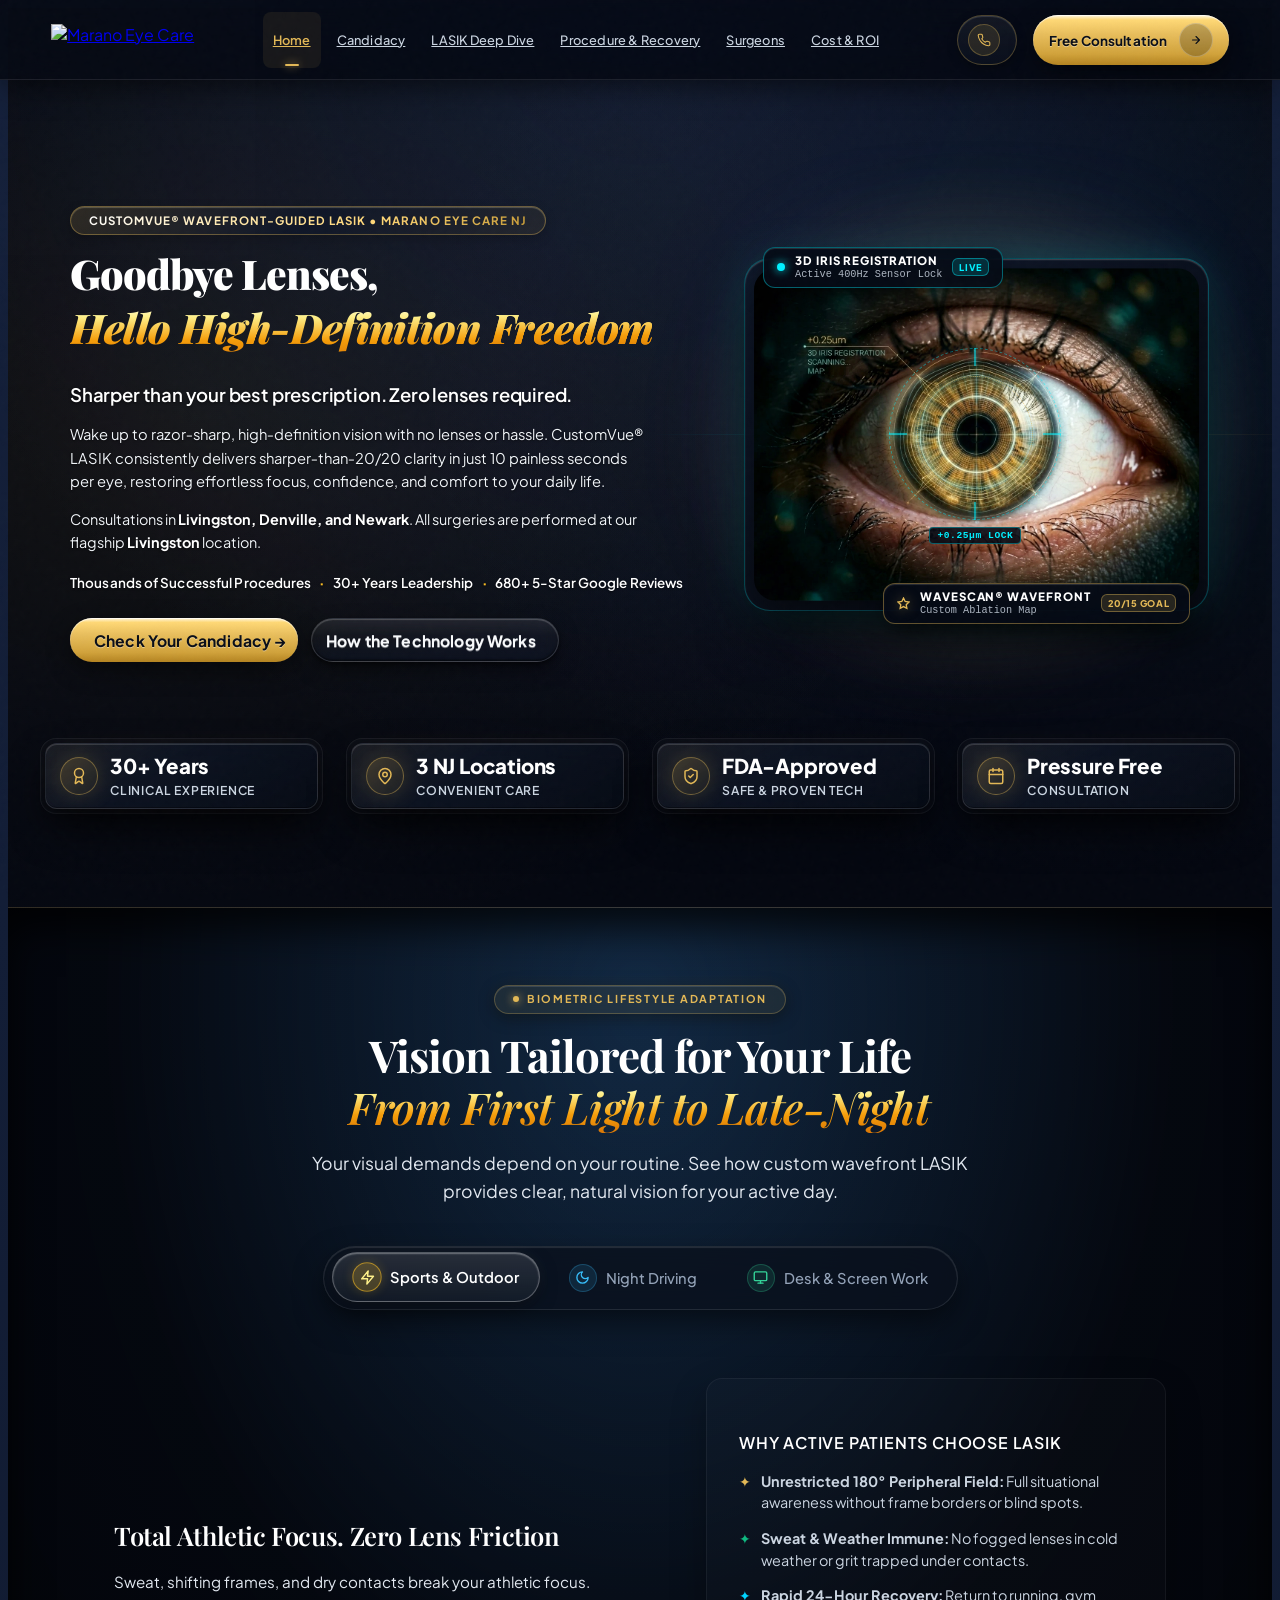
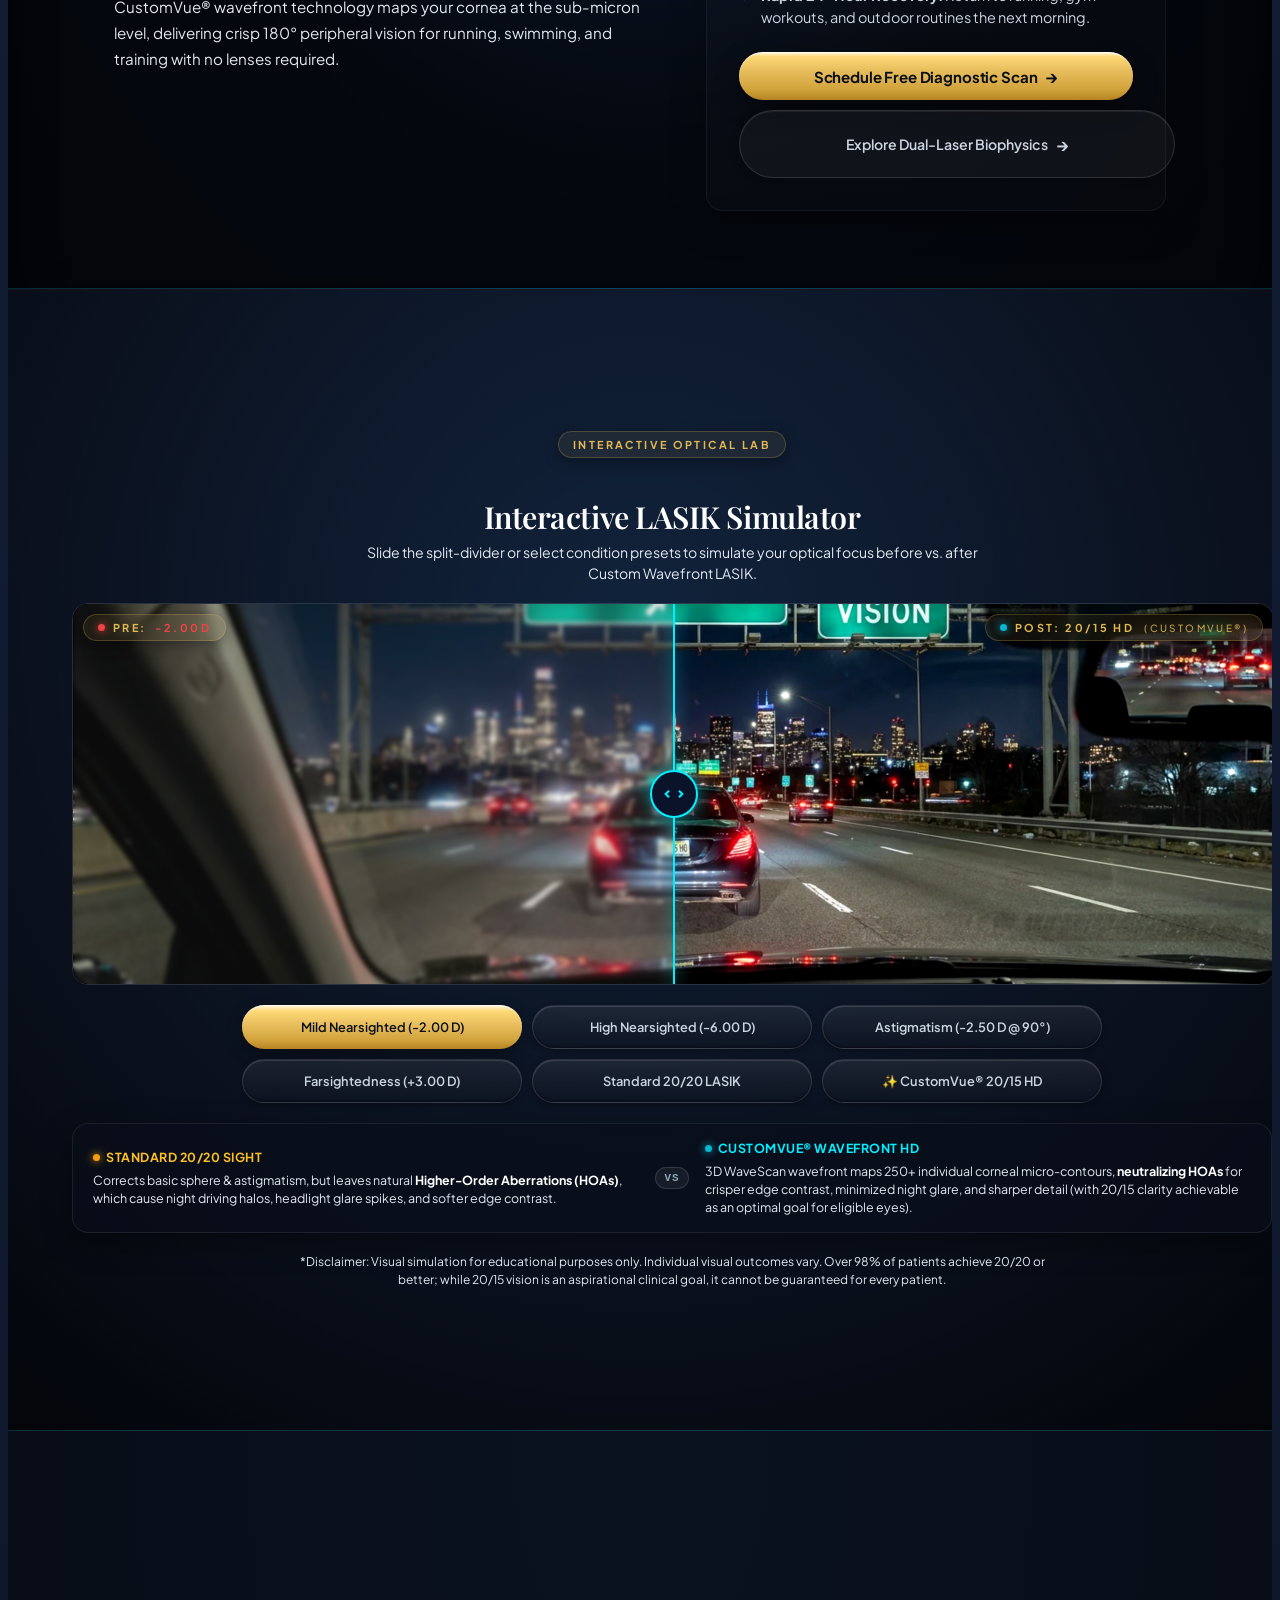
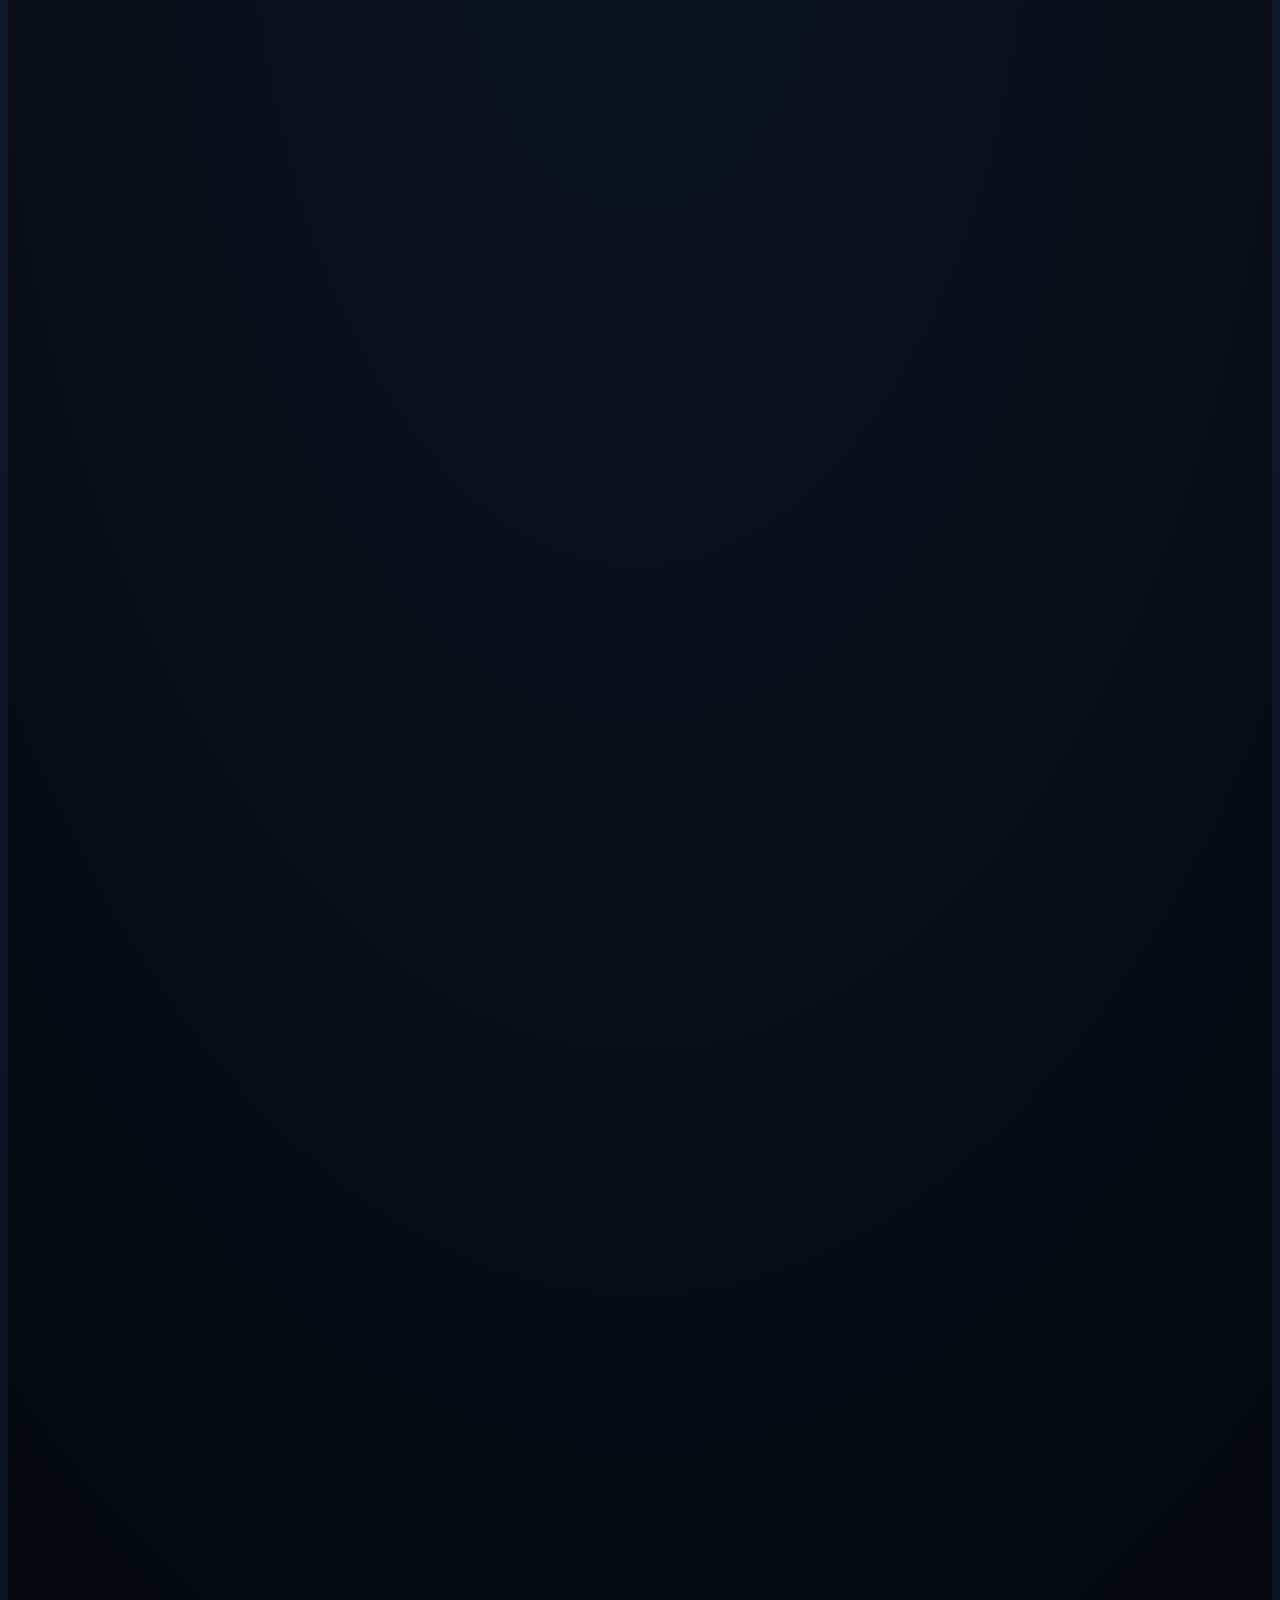
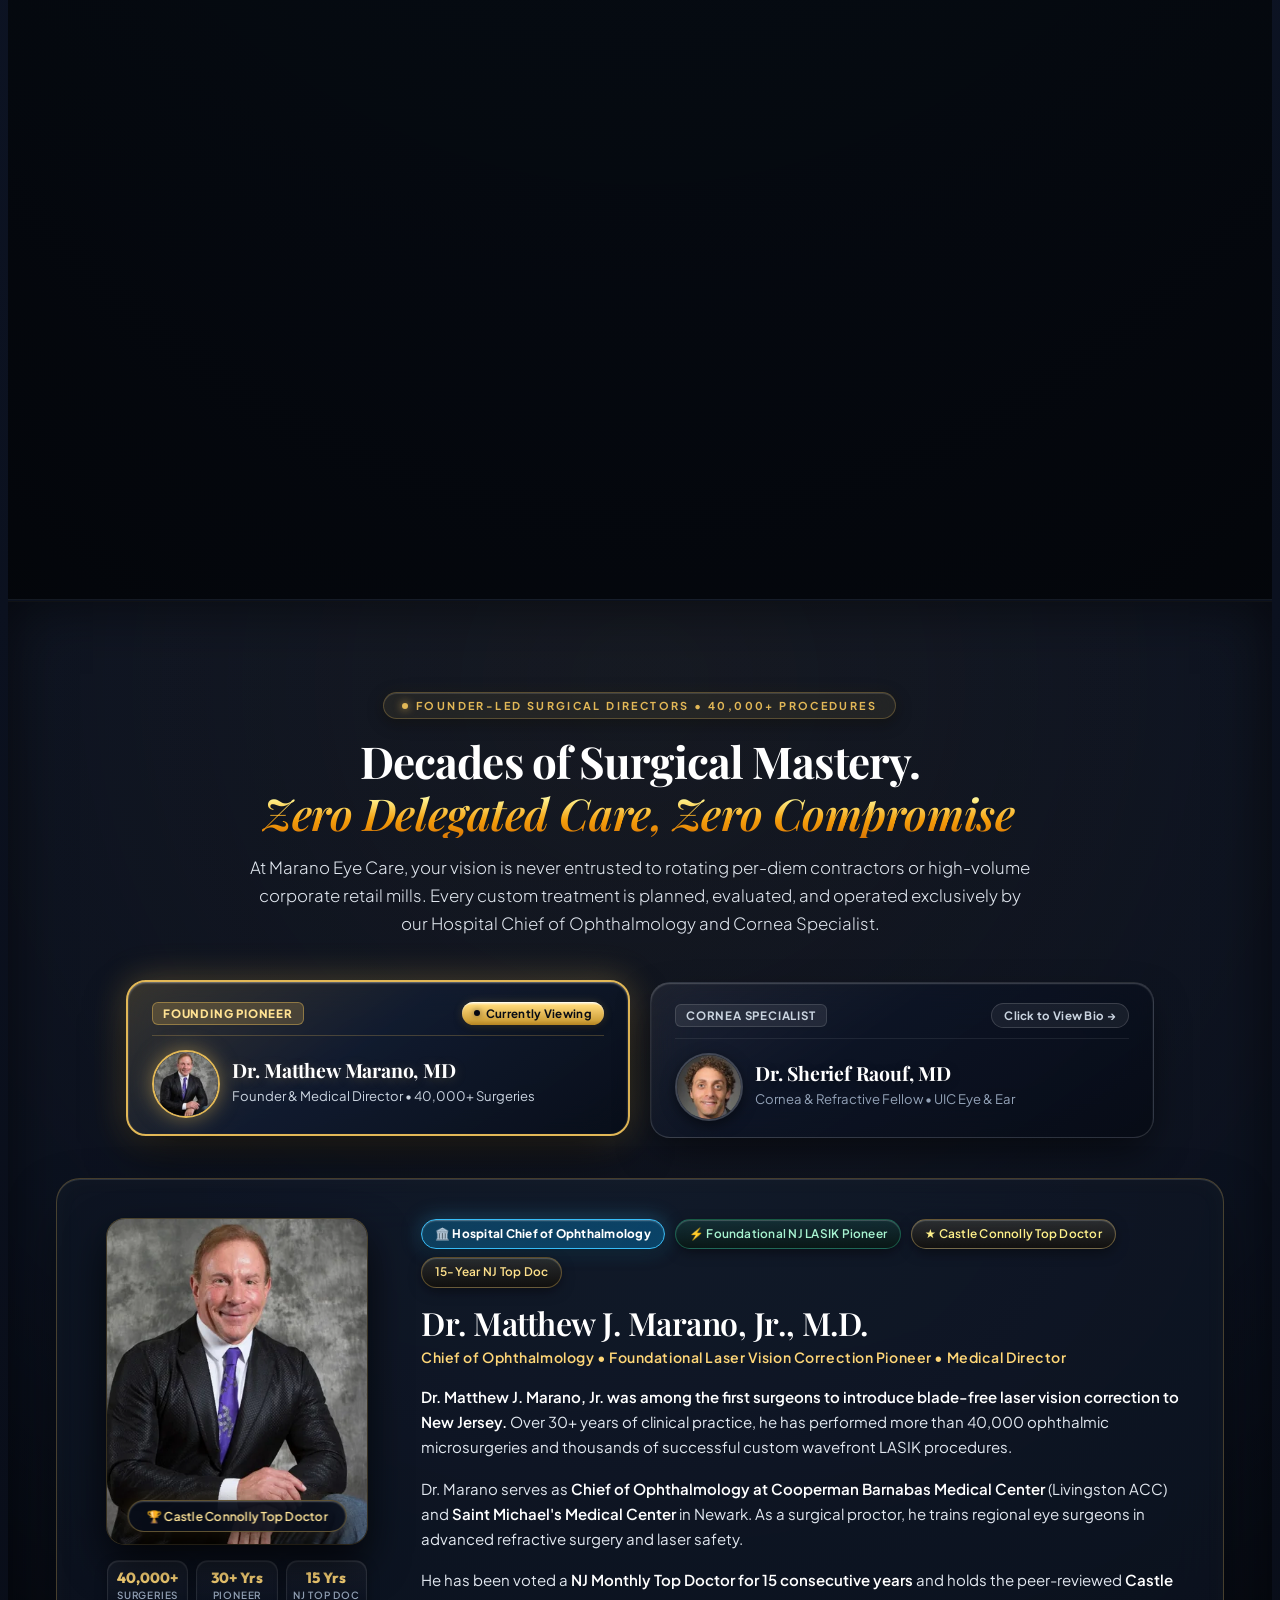
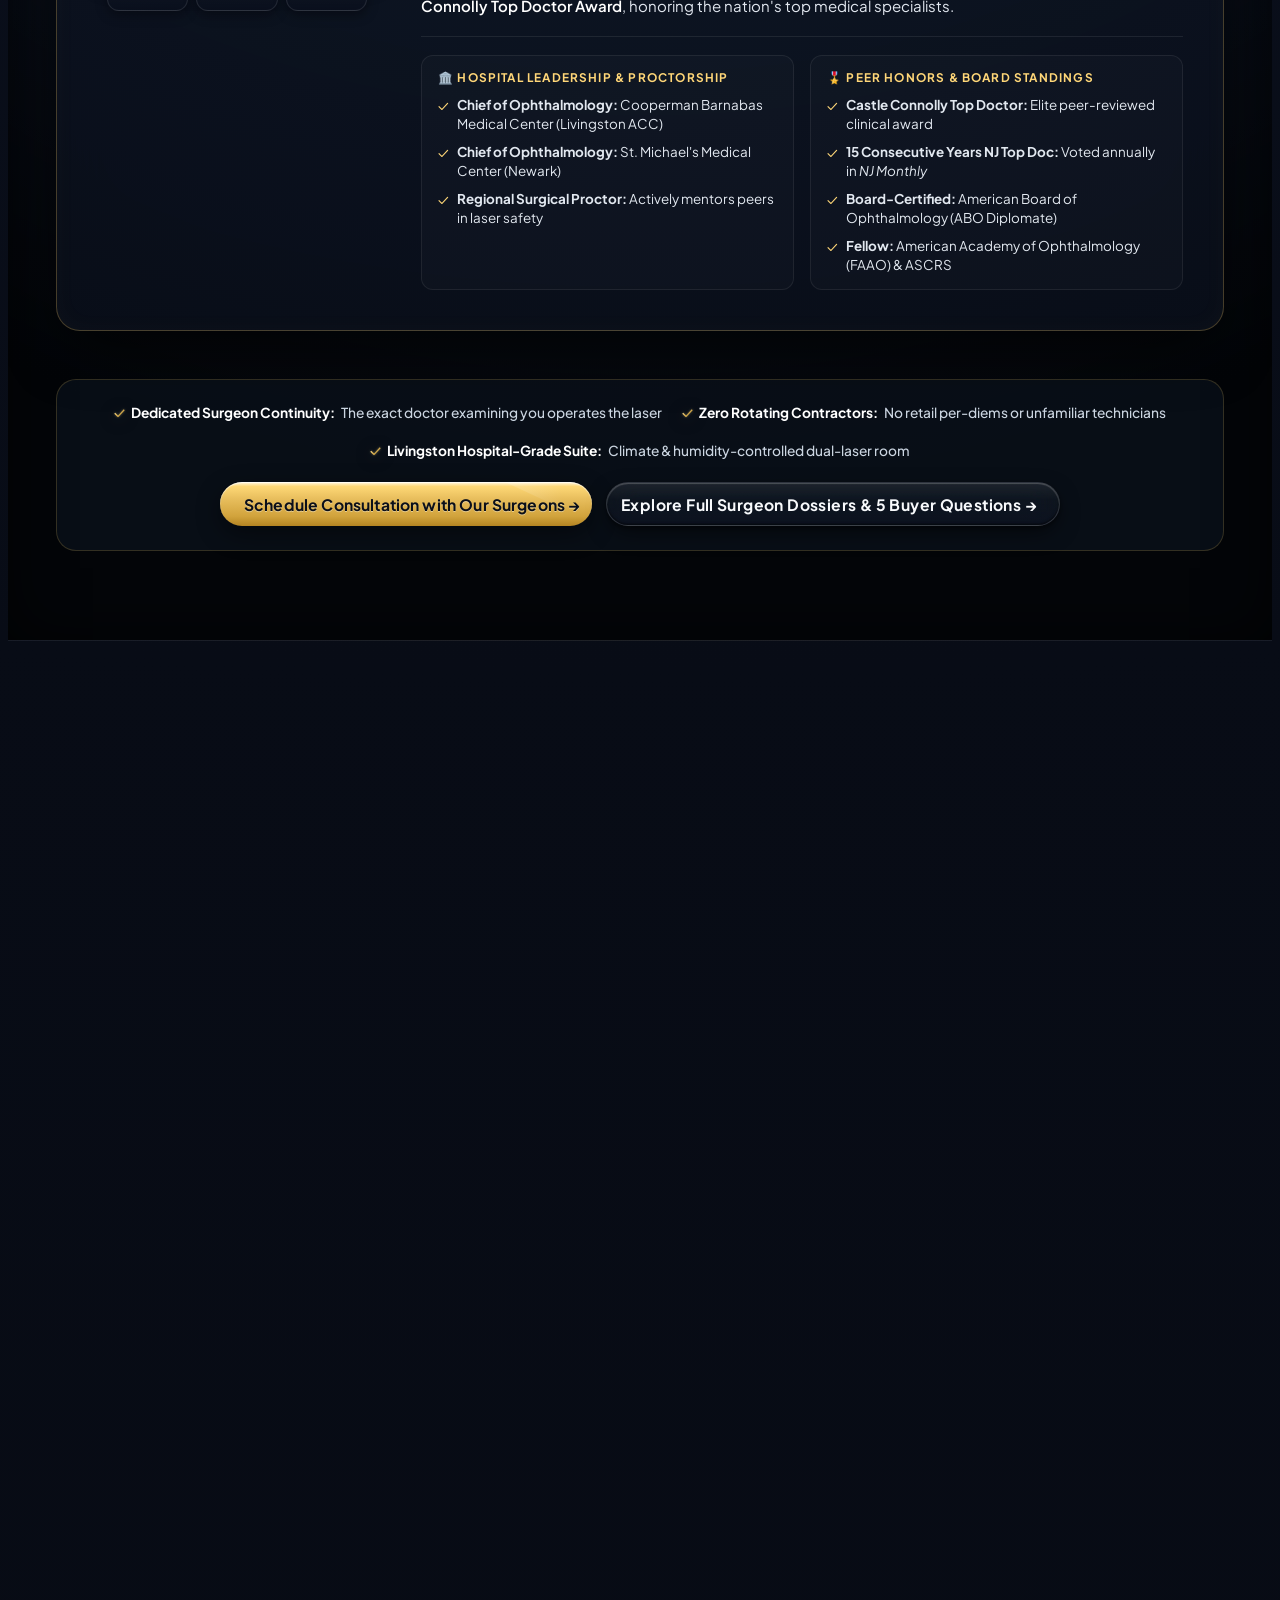
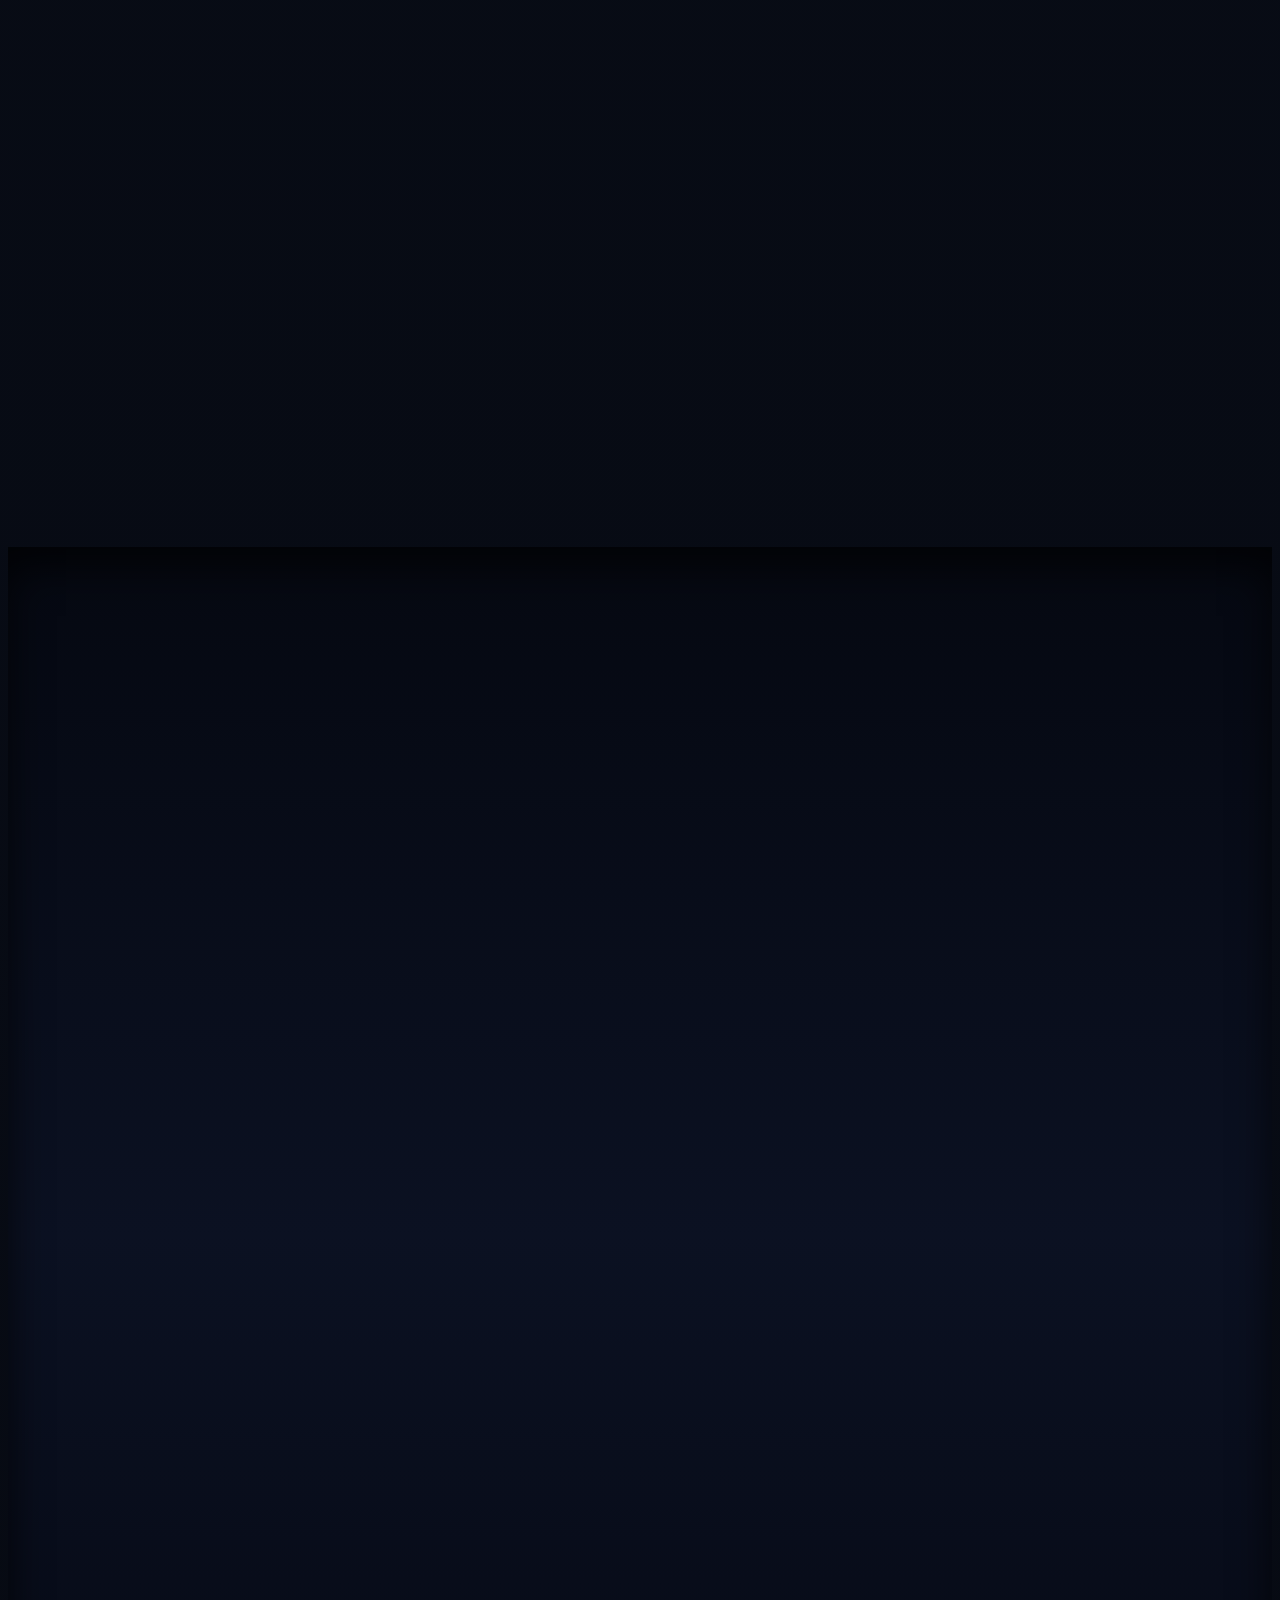
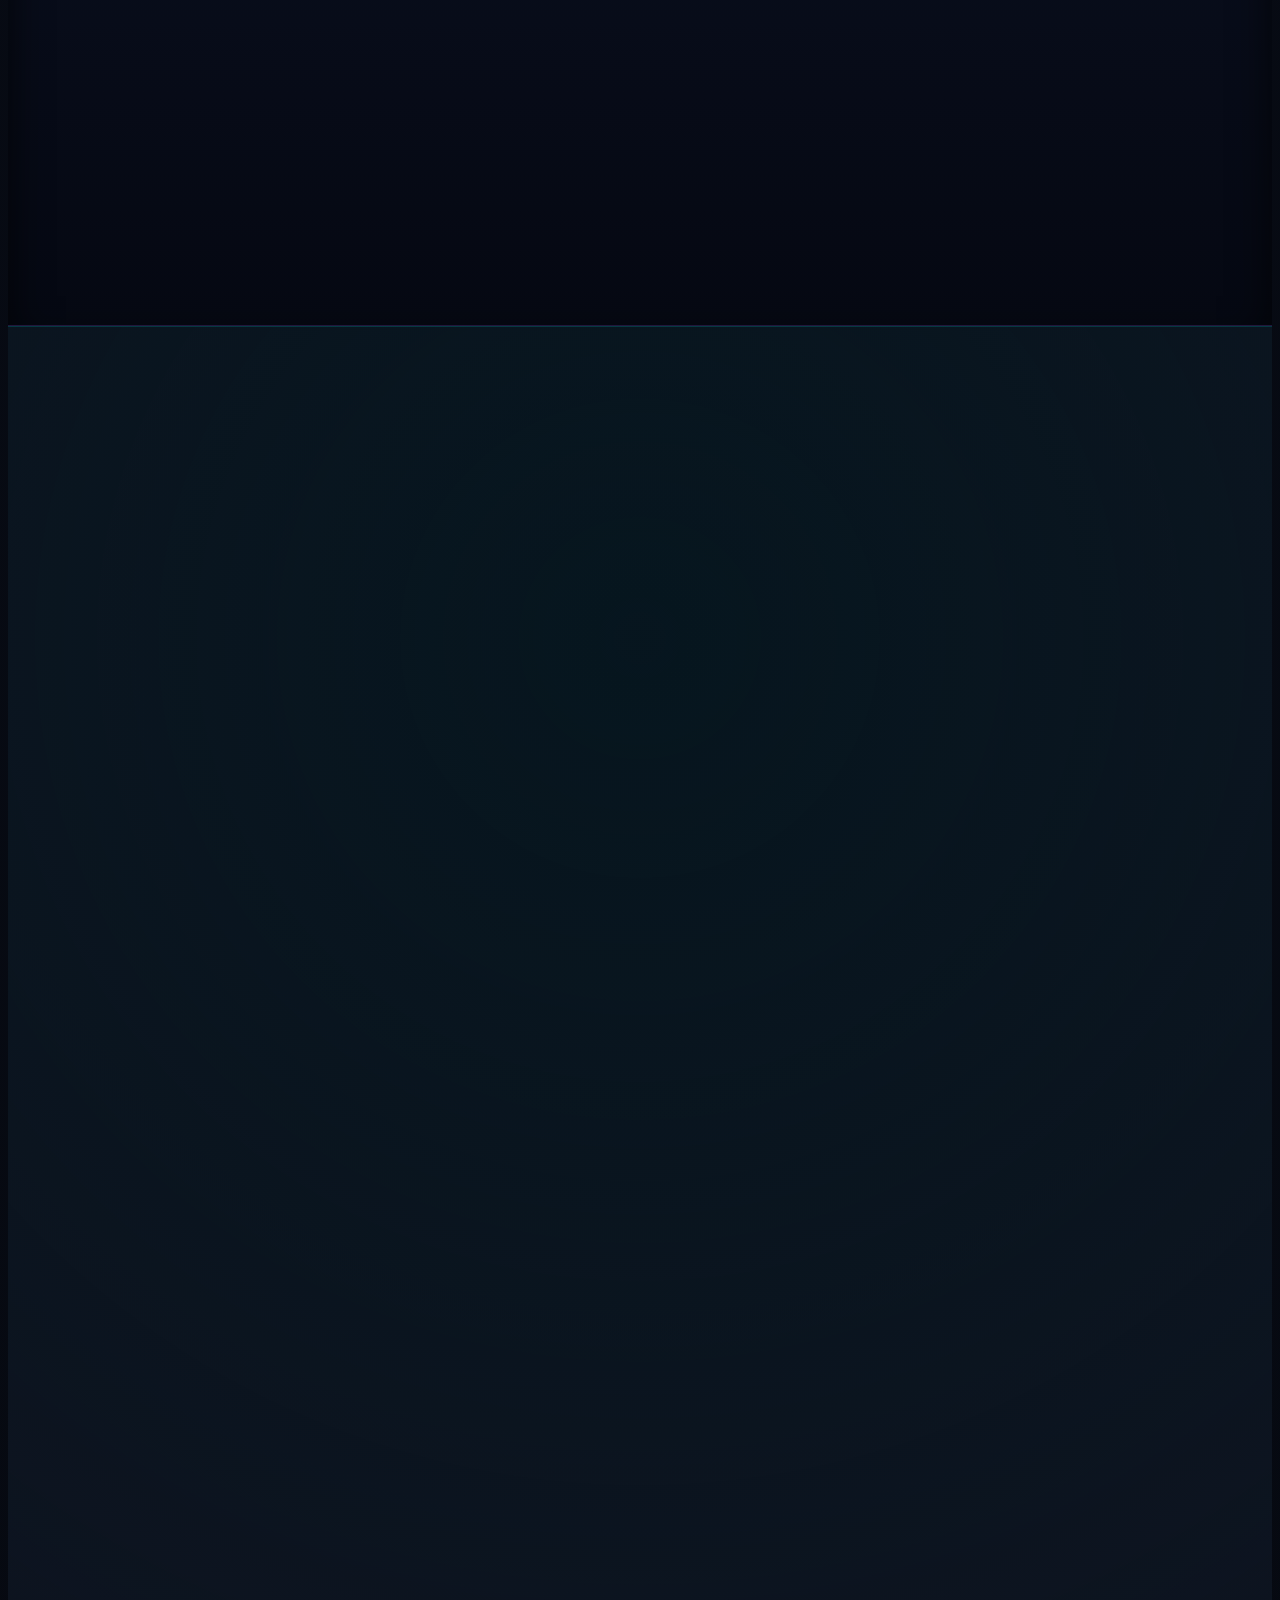
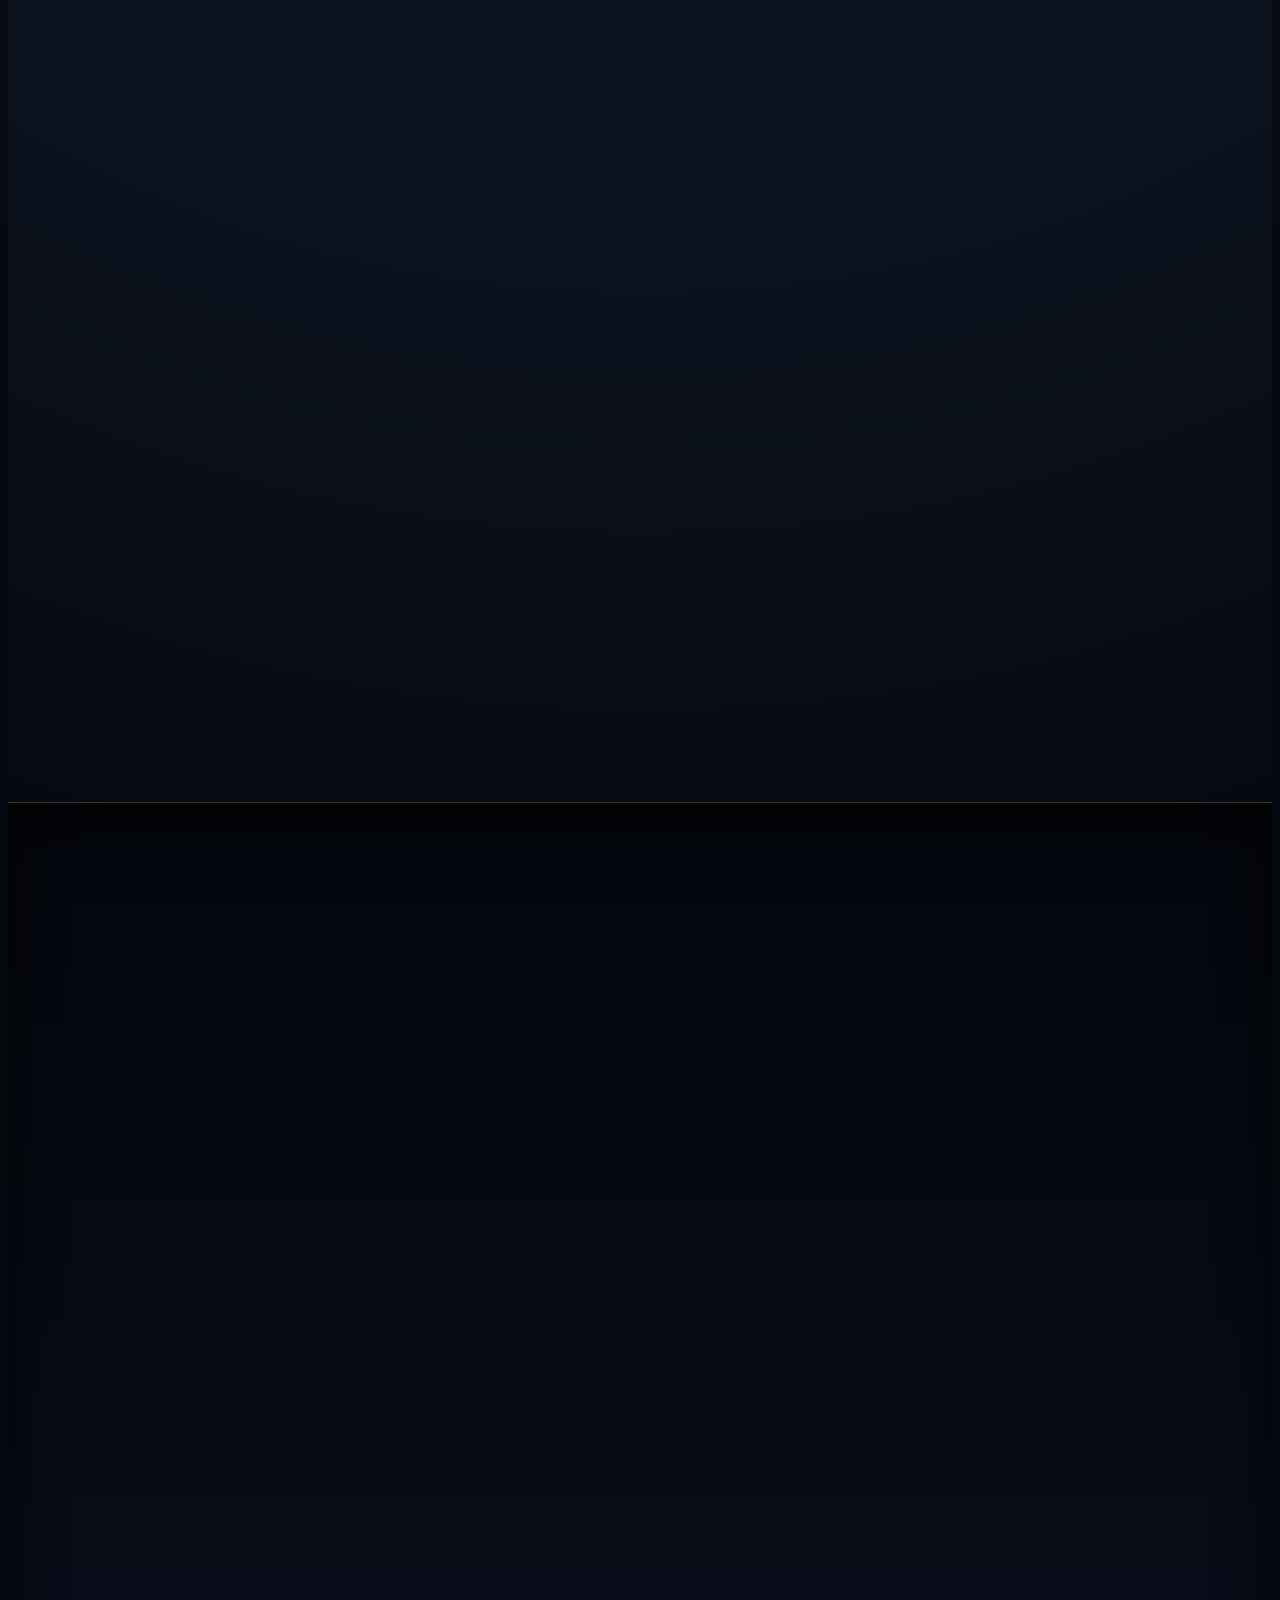
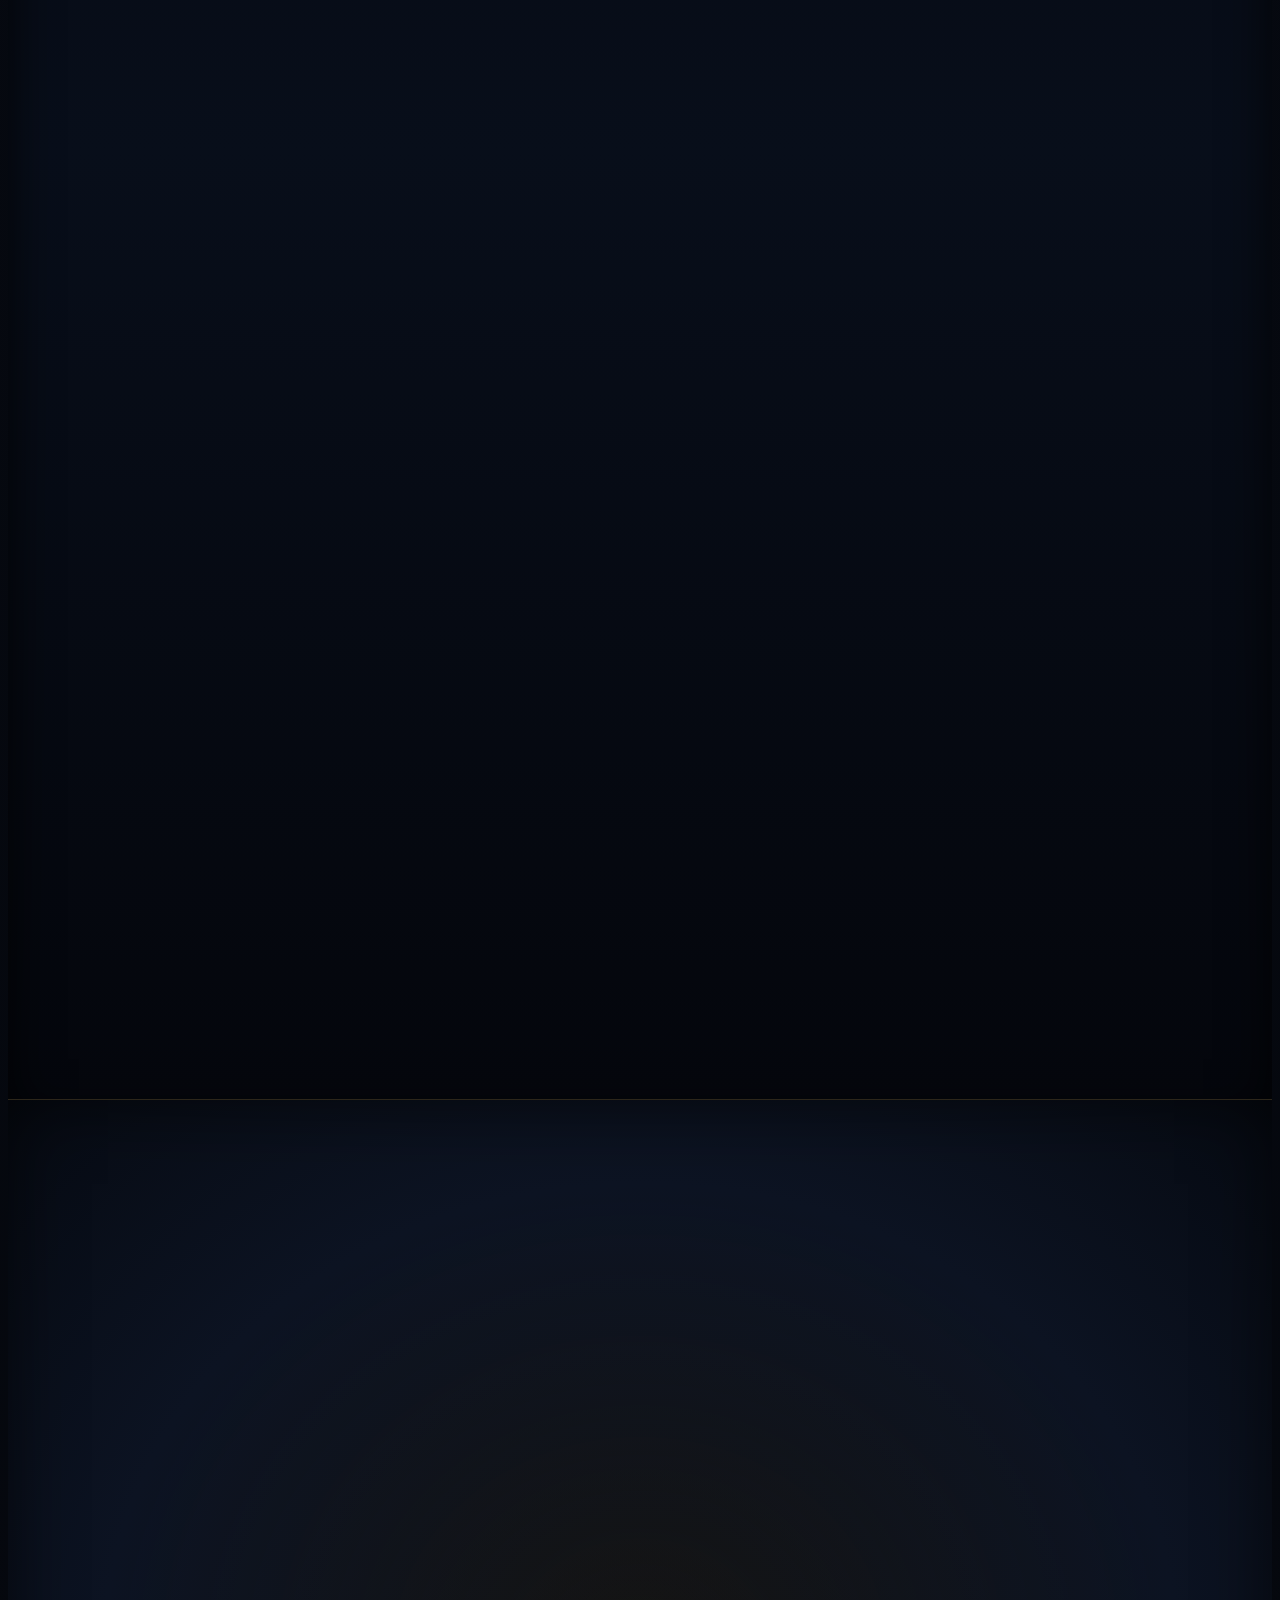
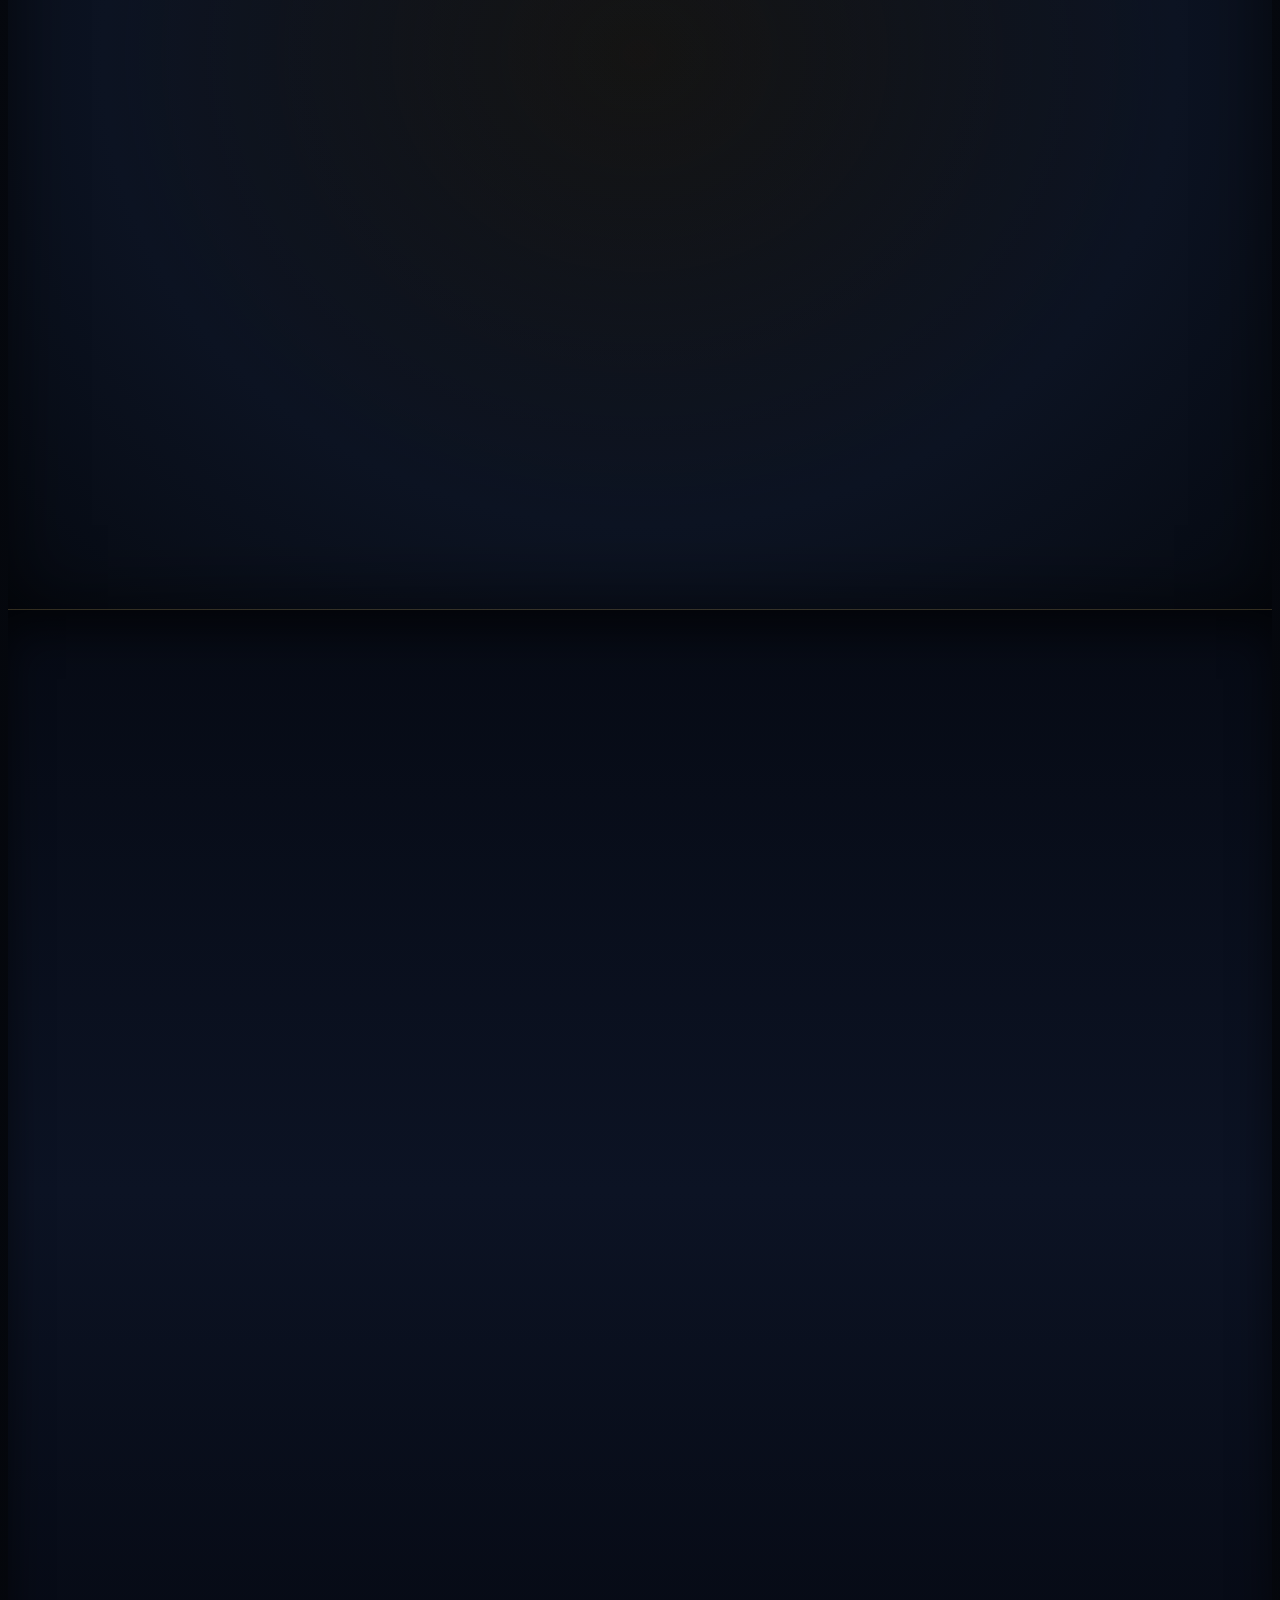
==== commit 9d4c8fca: "fix(seo): remove conflicting itemReviewed from nested aggregateRating schema" ====
--- a/index.html
+++ b/index.html
@@ -140,10 +140,7 @@
             "ratingValue": "4.9",
             "reviewCount": "680",
             "bestRating": "5",
-            "worstRating": "1",
-            "itemReviewed": {
-              "@id": "https://lasik.maranoeye.com/#maranoeyecare"
-            }
+            "worstRating": "1"
           },
           "review": [
             {
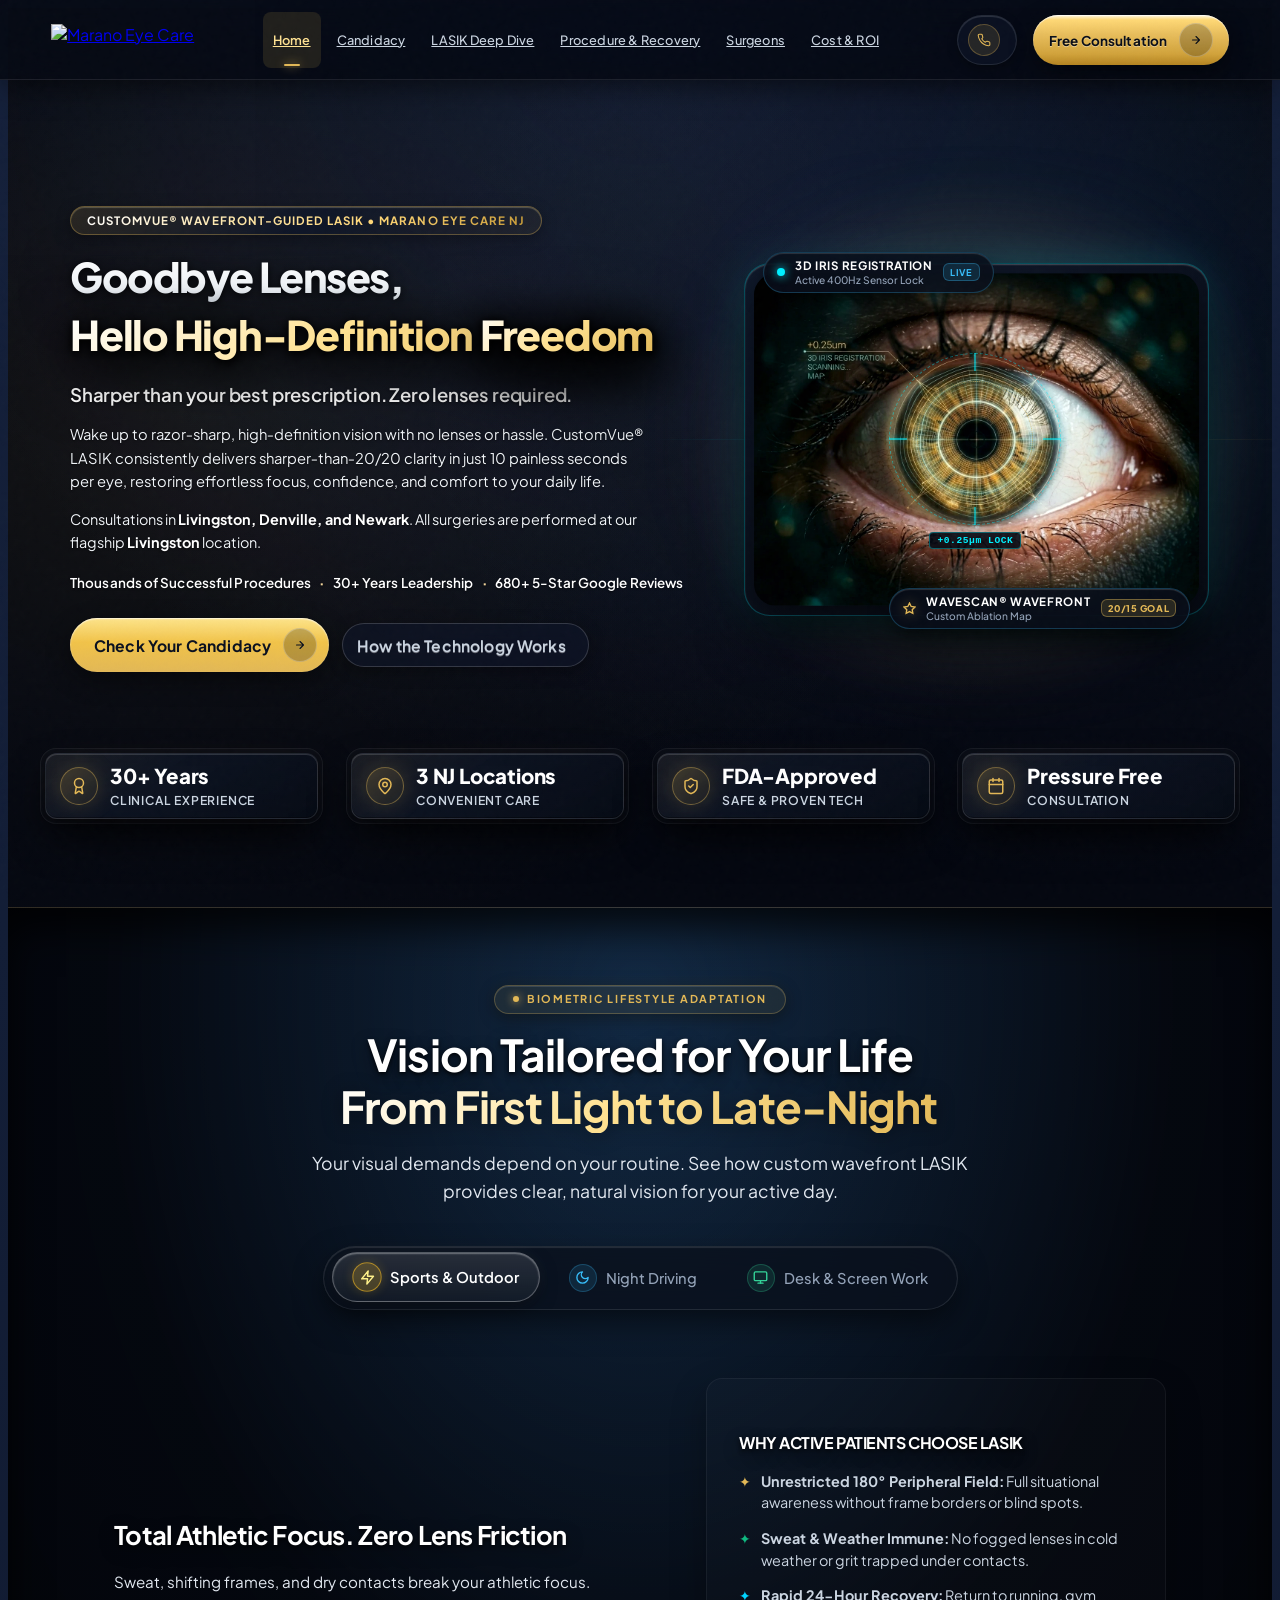
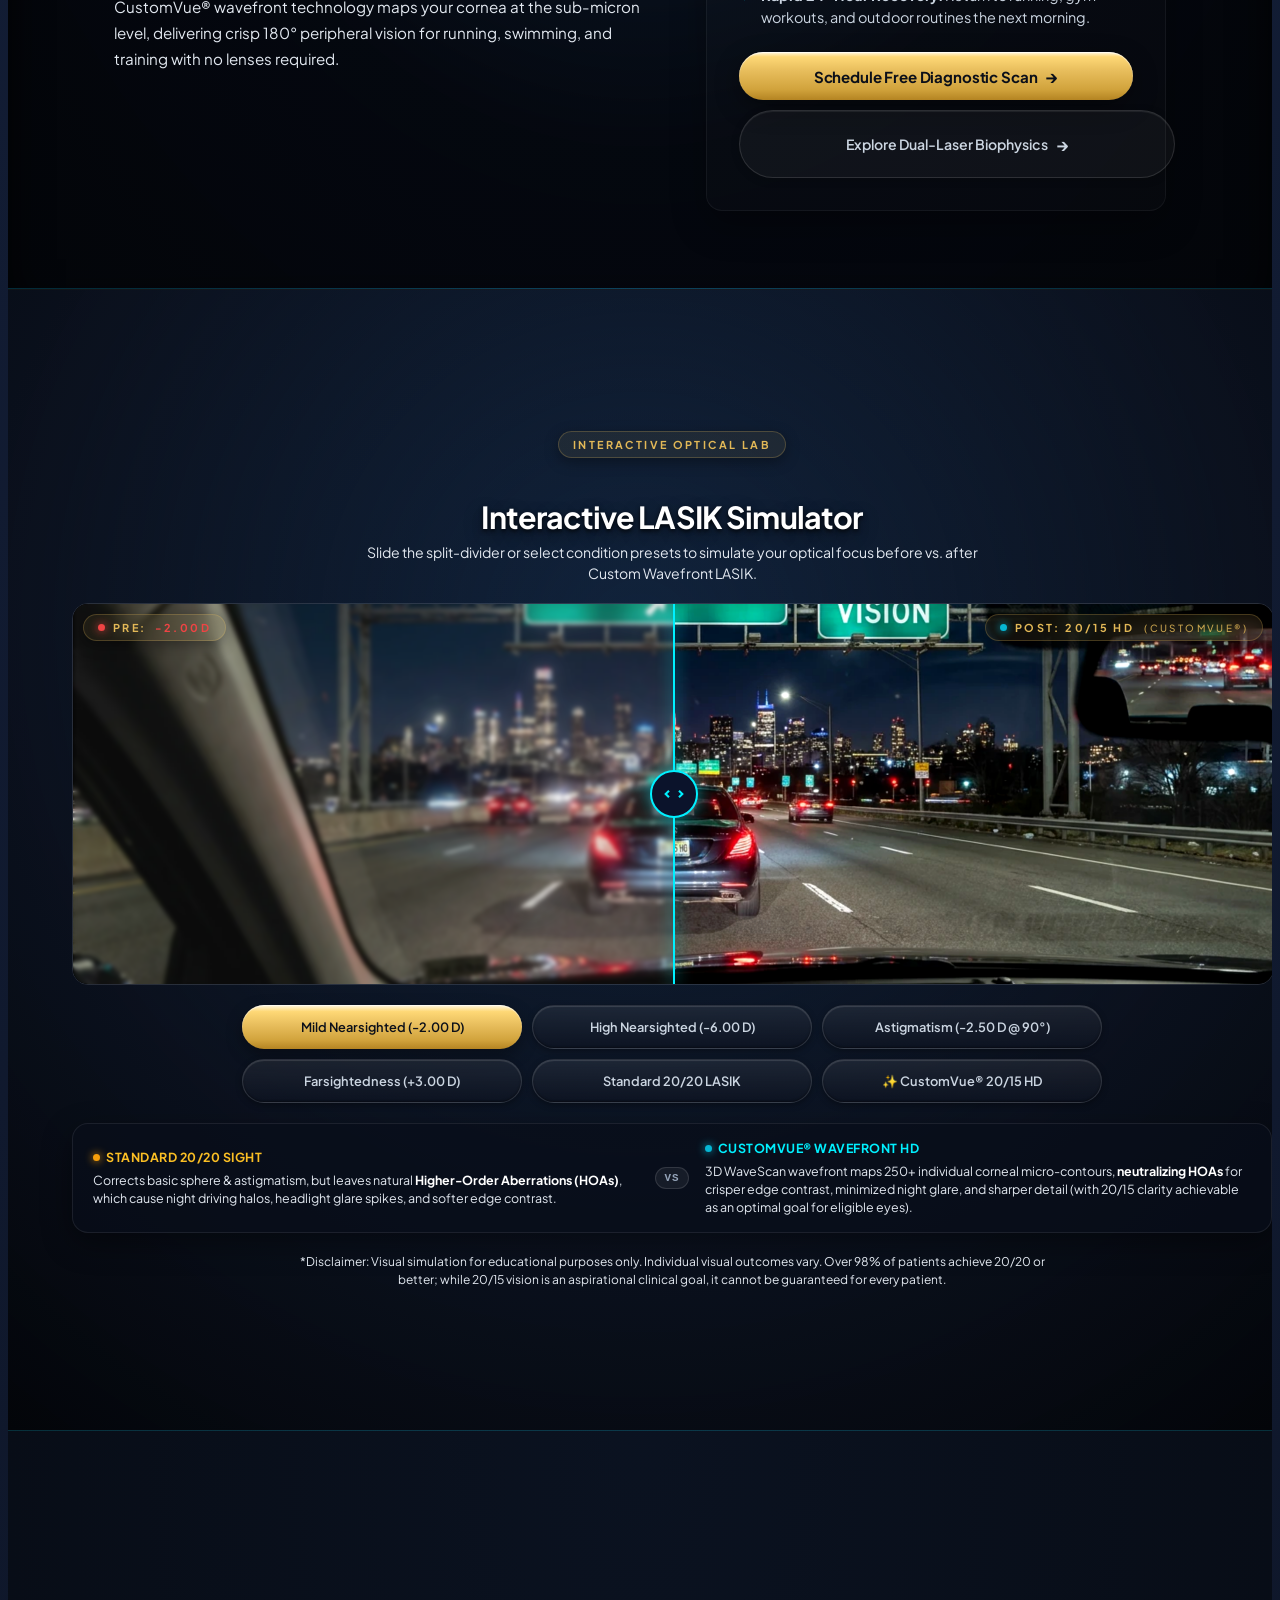
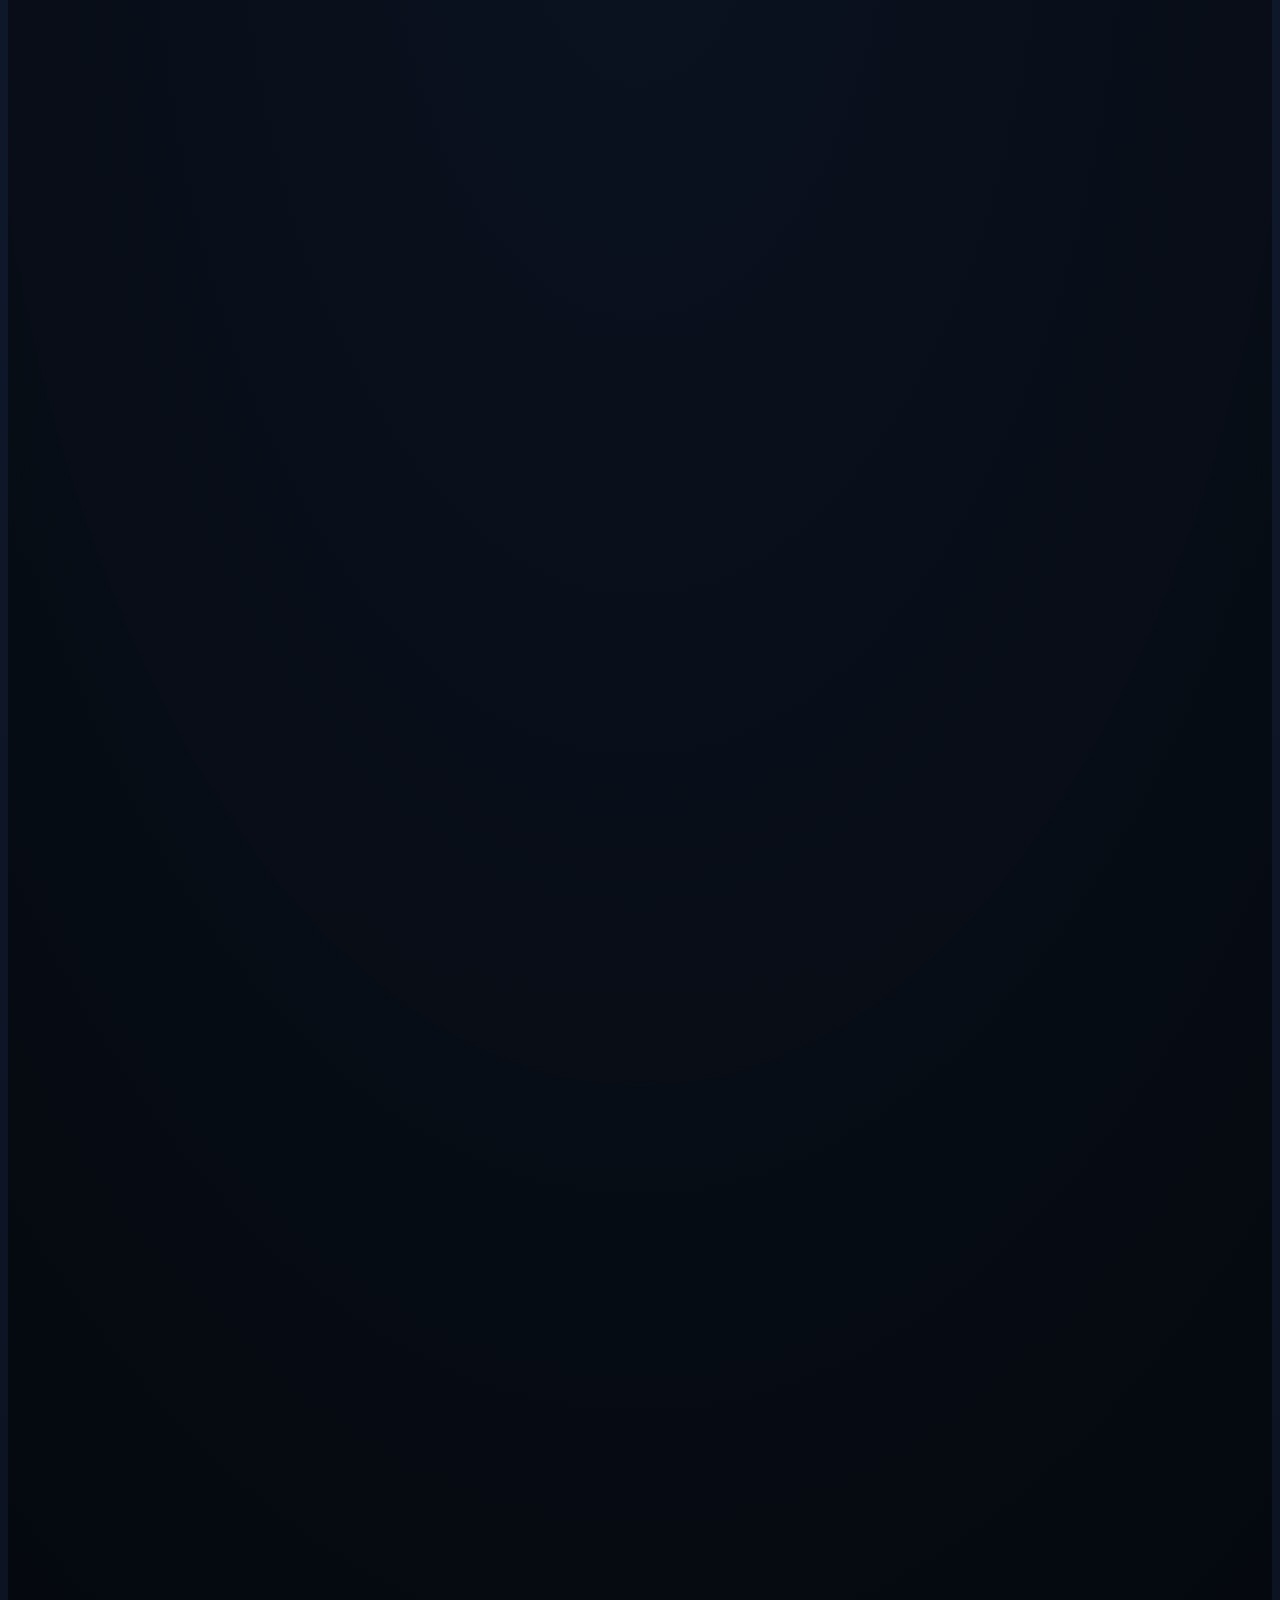
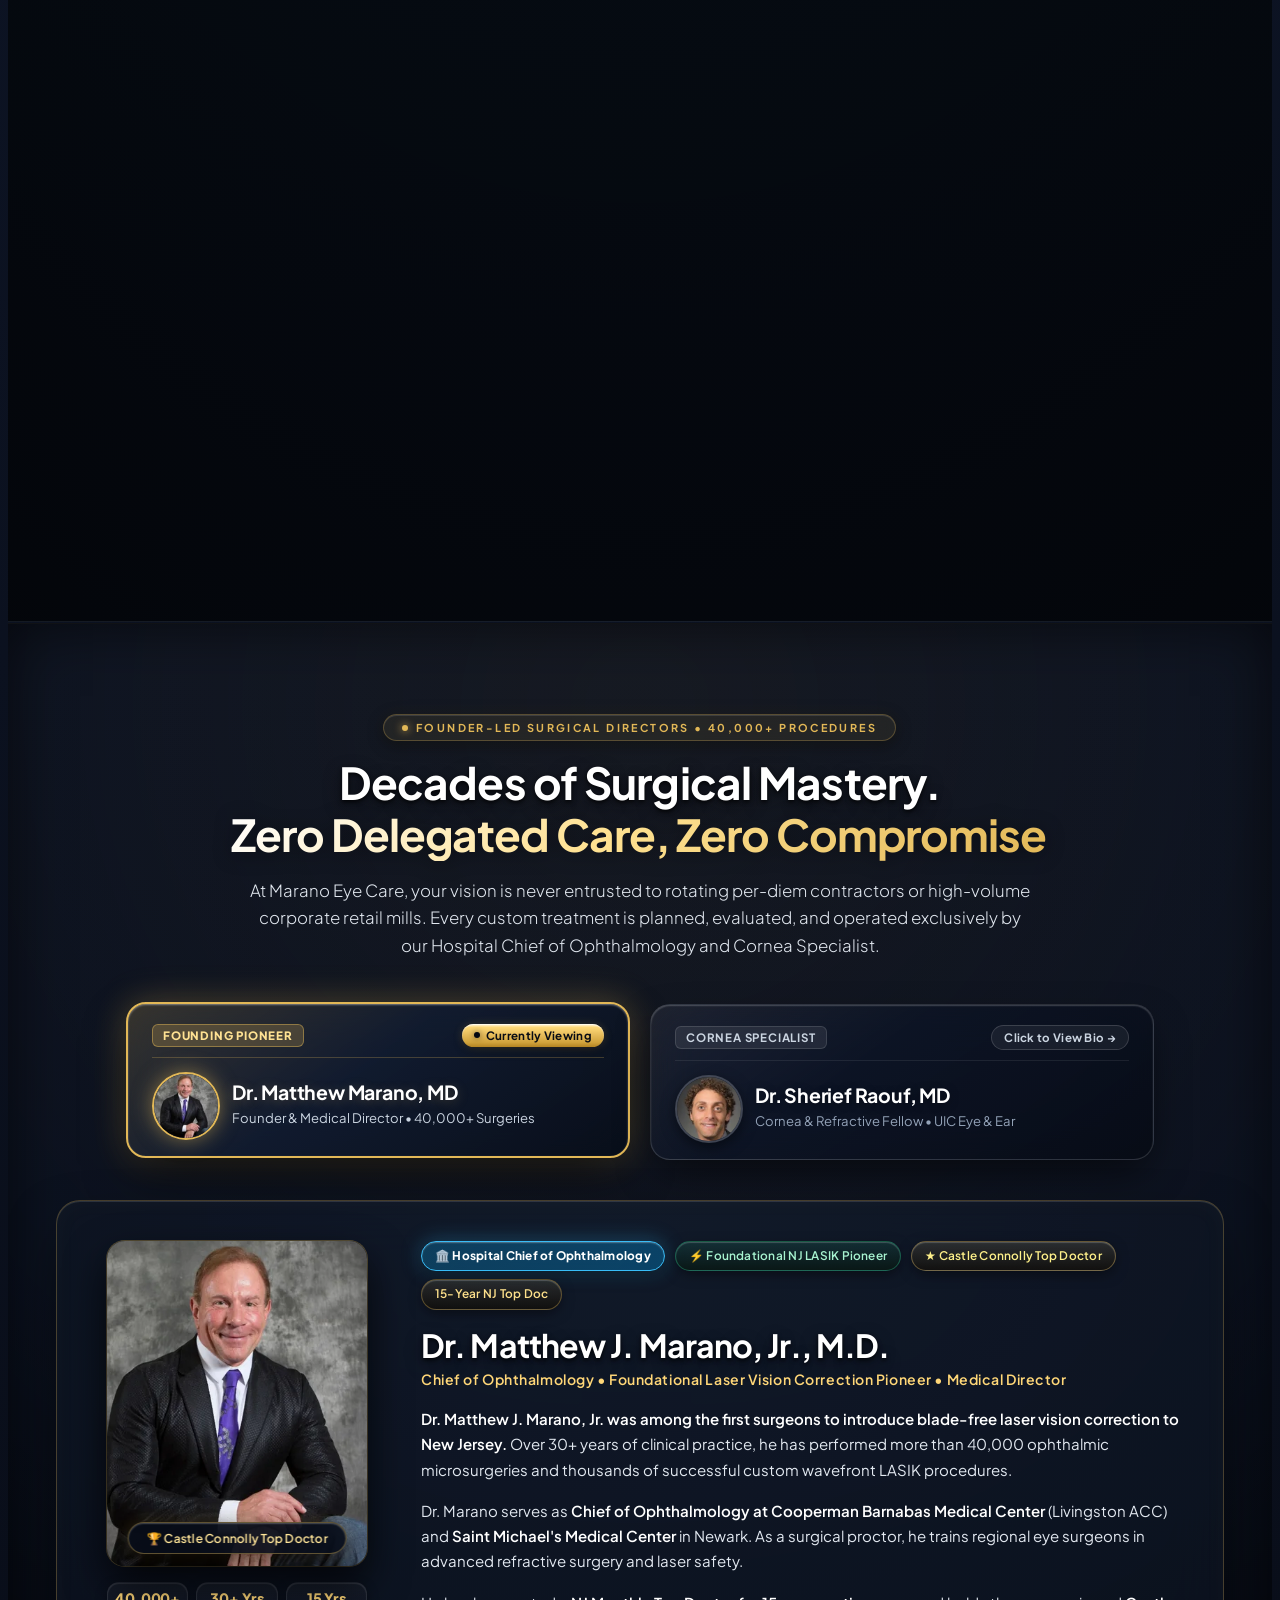
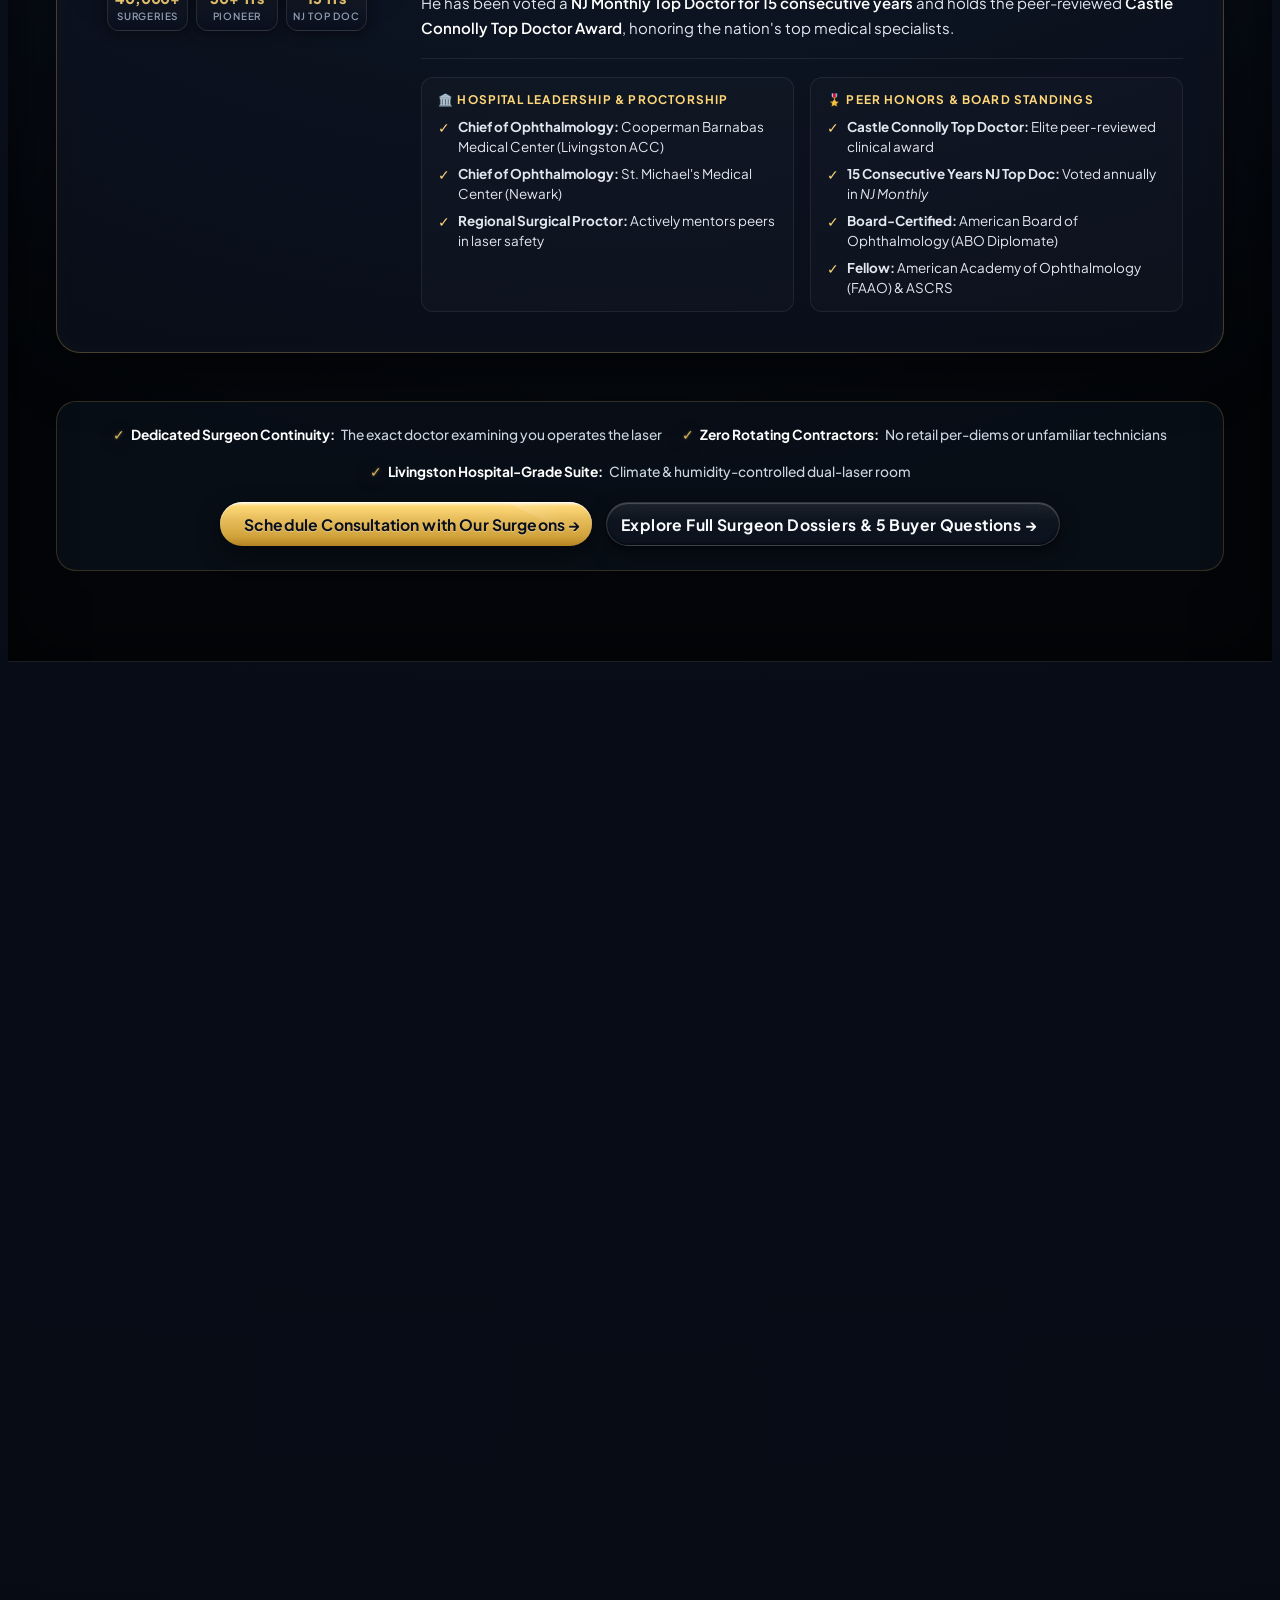
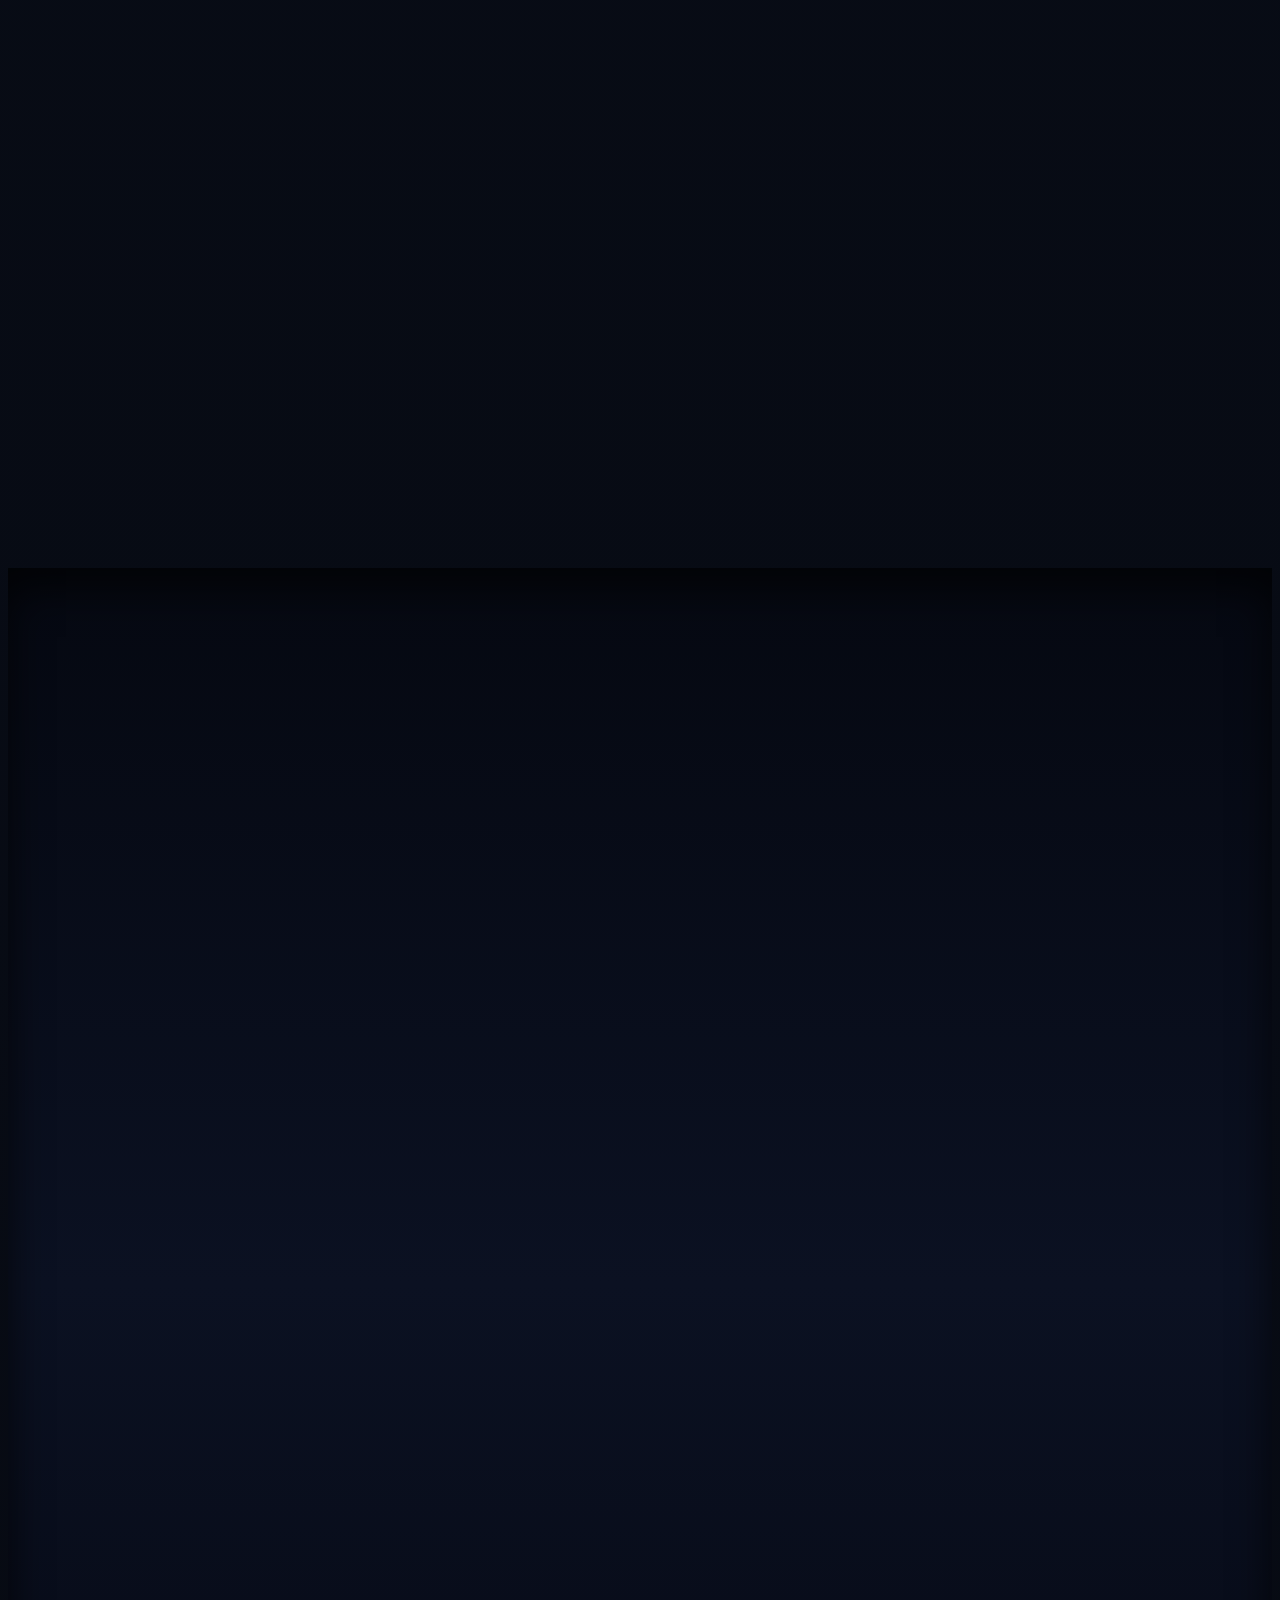
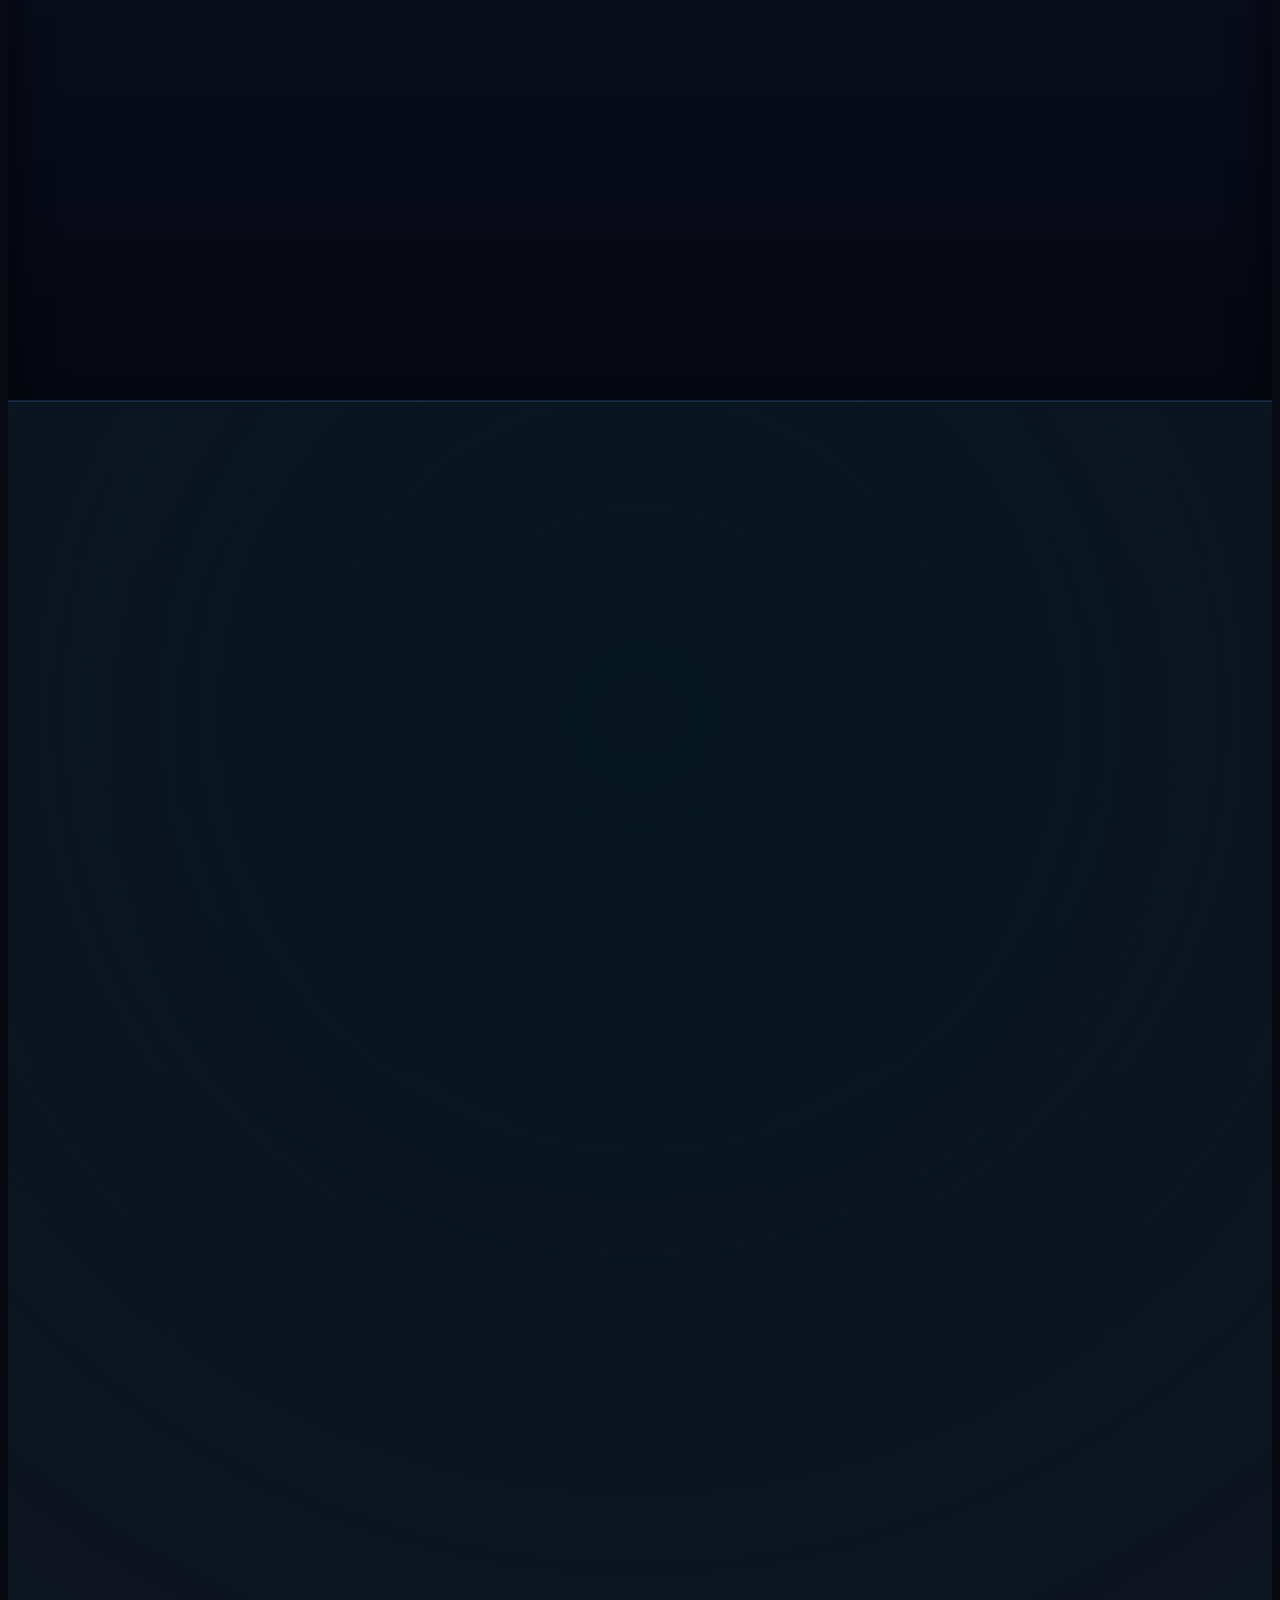
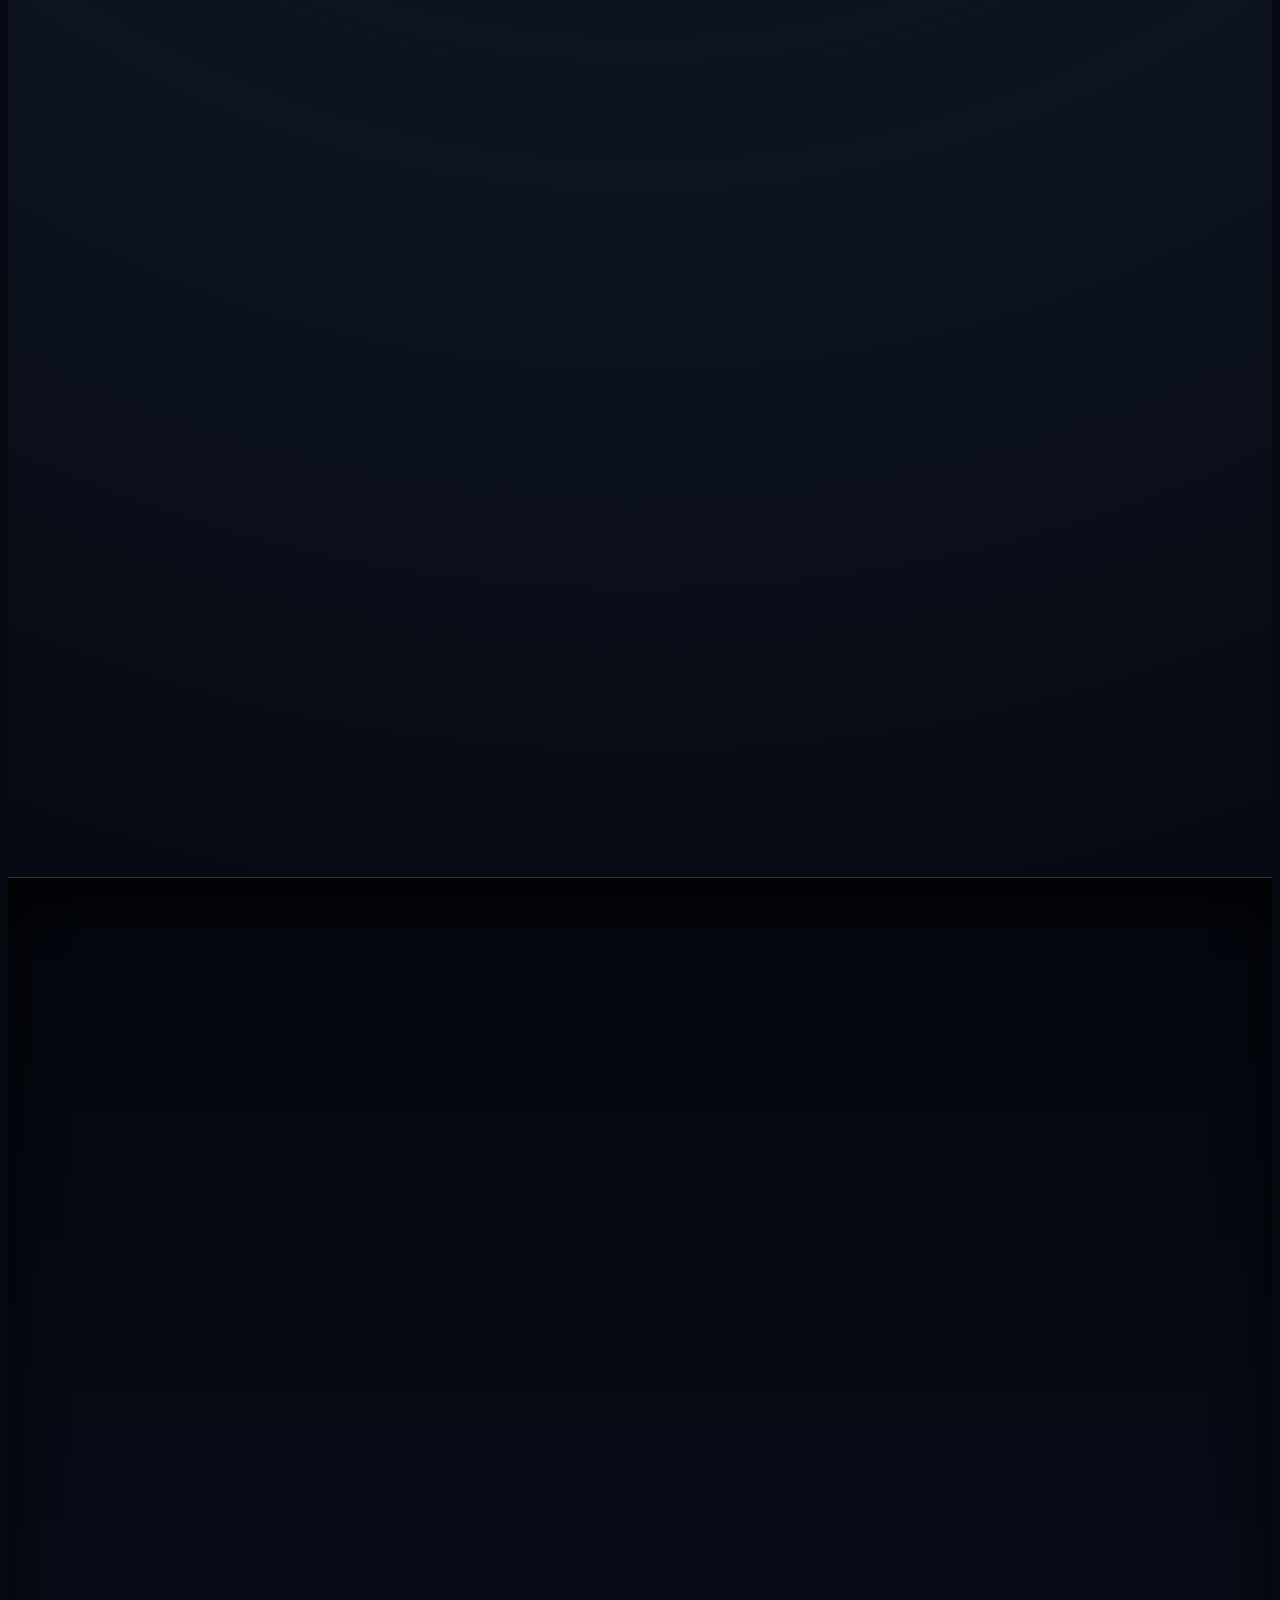
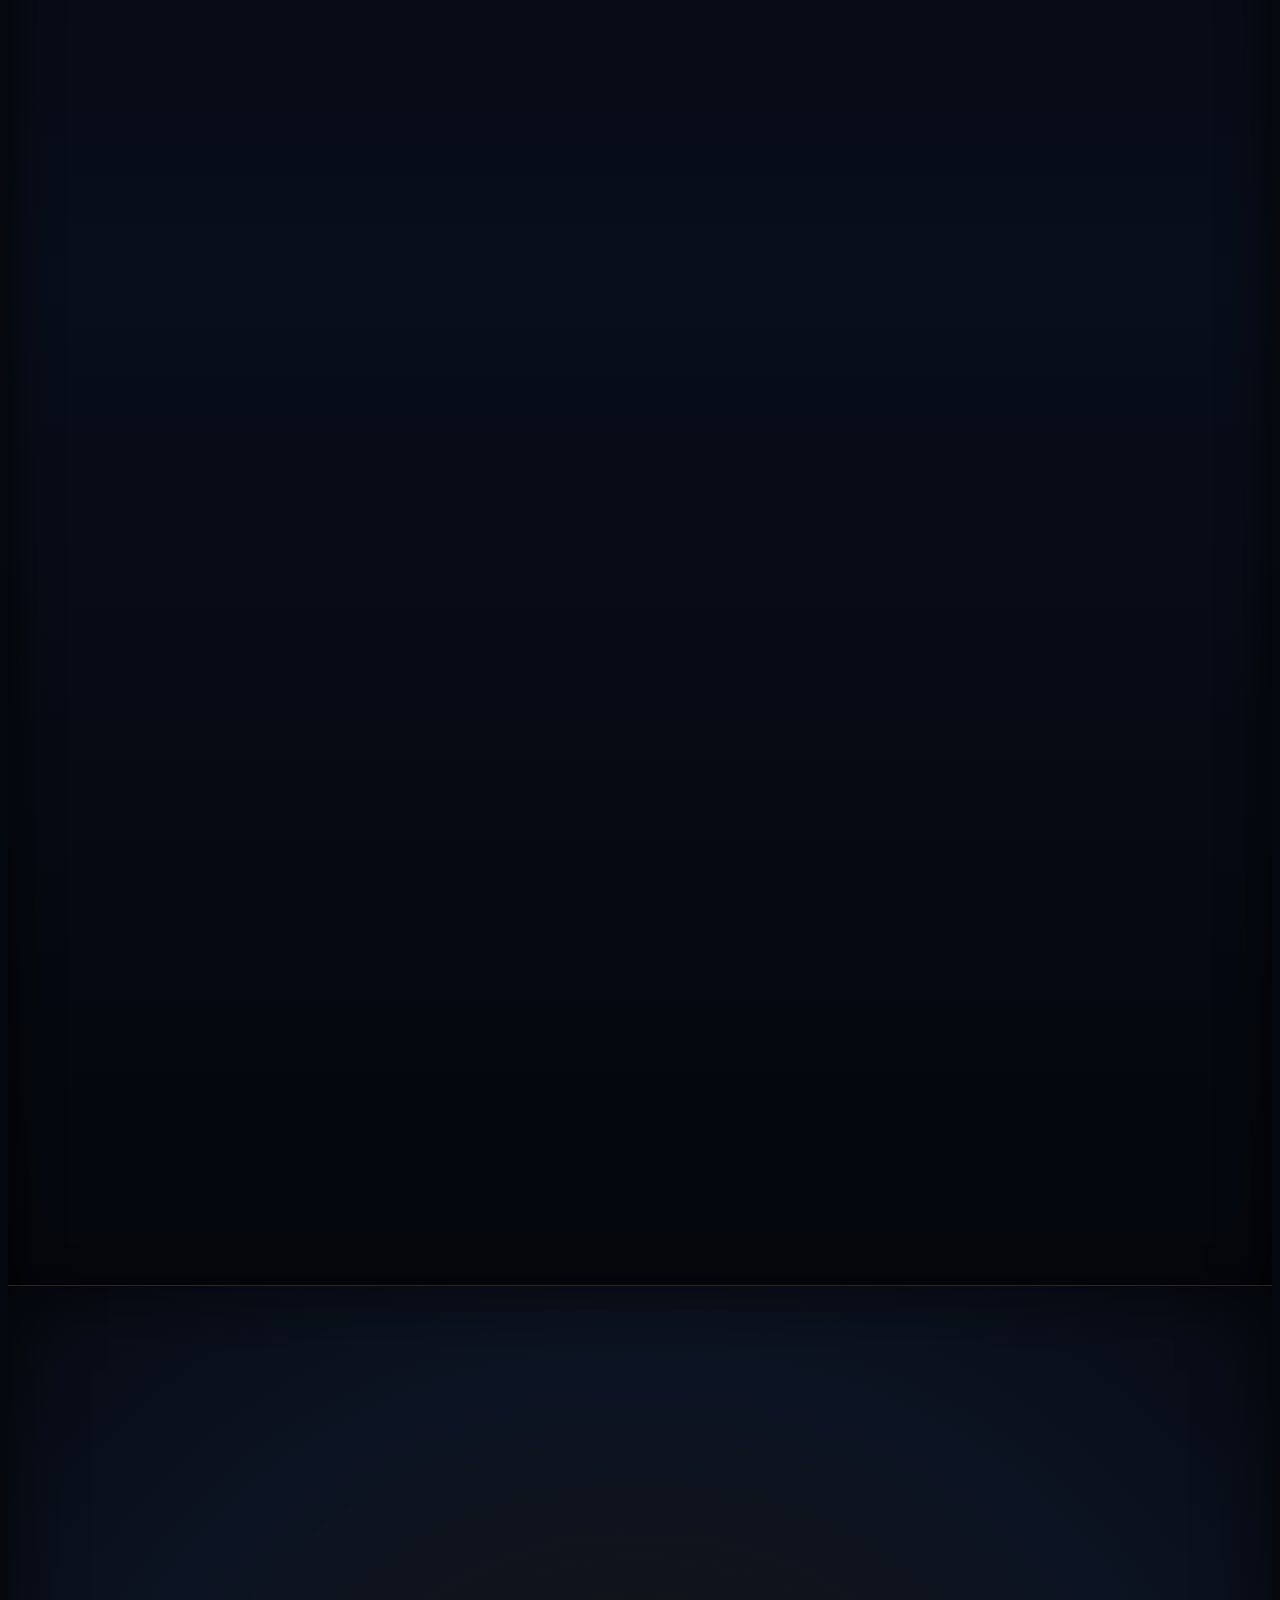
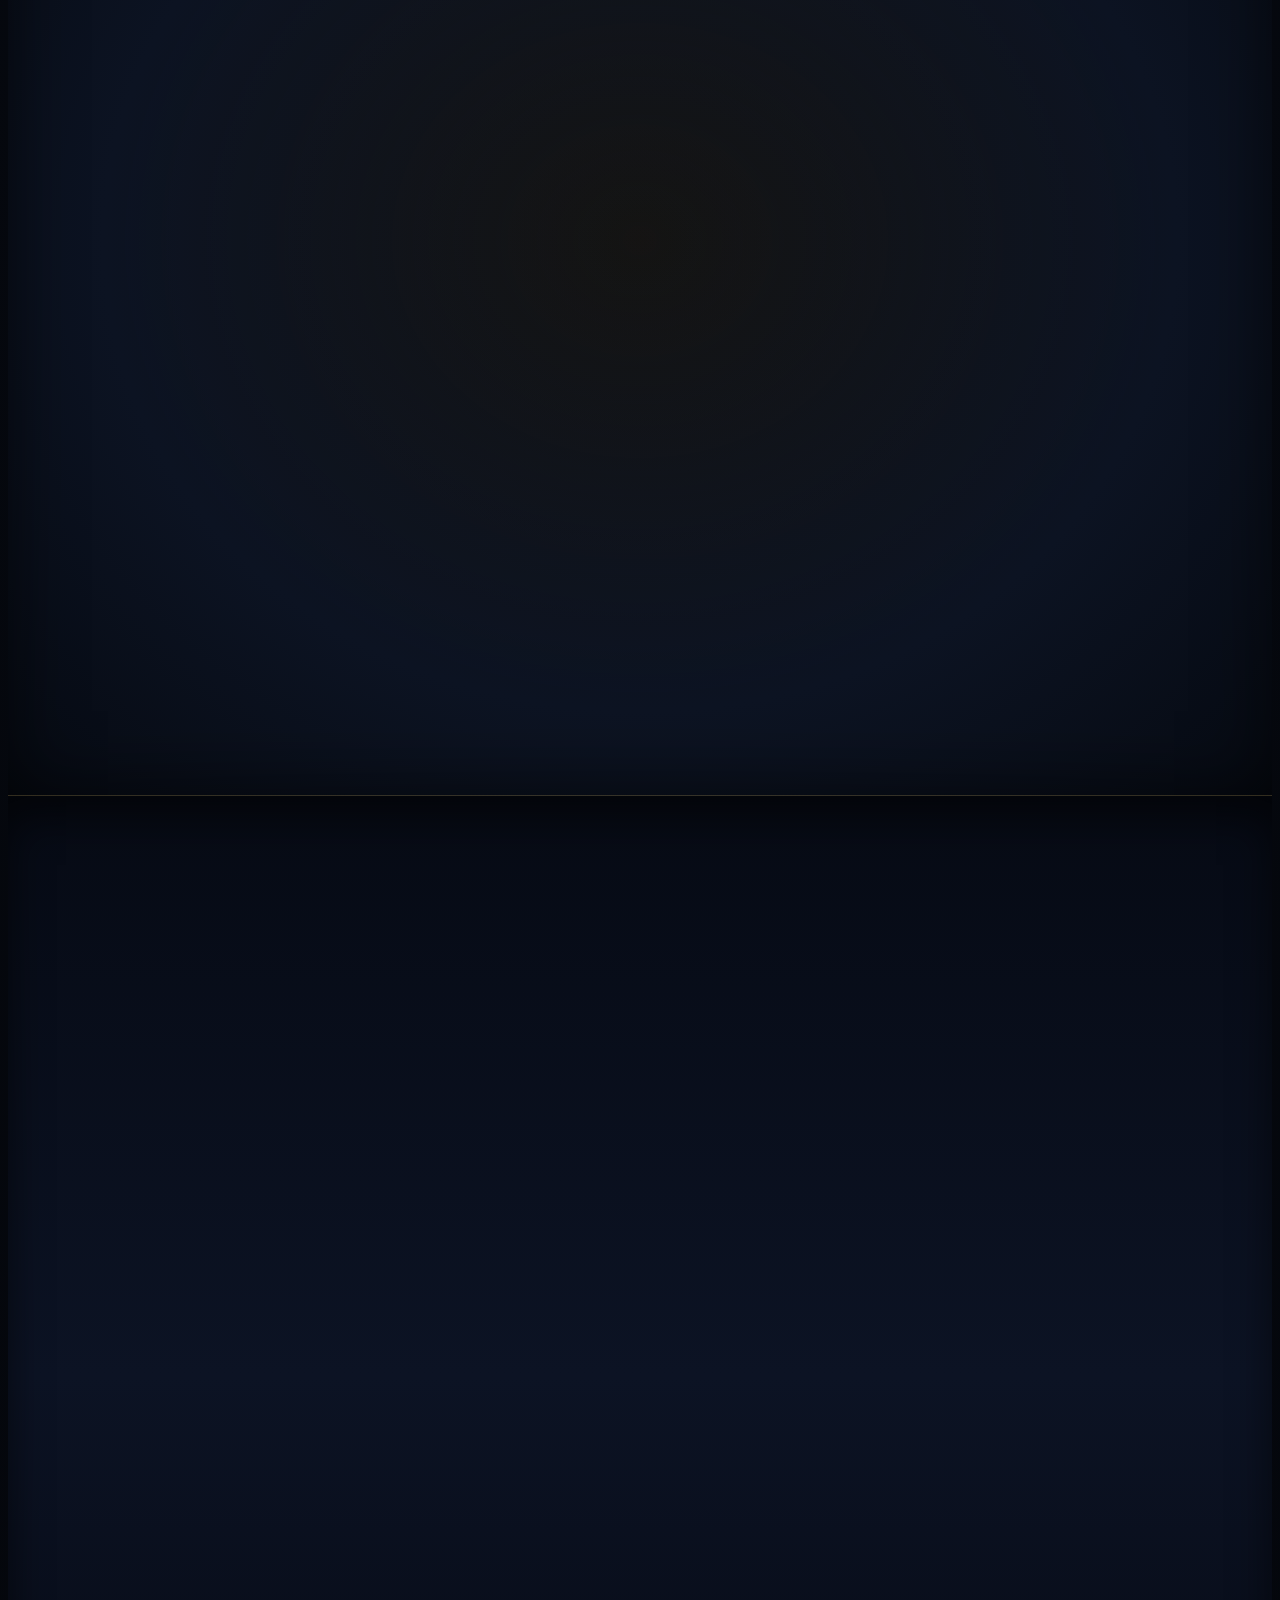
==== commit 0482af7f: "feat(ui): refine text-shadow effects, CTA buttons, and interactive components" ====
--- a/index.html
+++ b/index.html
@@ -640,7 +640,7 @@
     <link rel="prefetch" as="image" href="/assets/lasik_24hr_recovery.webp" type="image/webp">
     <link rel="prefetch" as="image" href="/assets/hd_night_highway_scene.webp?v=6" type="image/webp">
     <link rel="stylesheet" href="/assets/index-DhXpI4H_.css?v=29">
-    <link rel="stylesheet" href="/assets/custom-styles.css?v=174">
+    <link rel="stylesheet" href="/assets/custom-styles.css?v=194">
     <script src="/assets/vision-simulator.min.js?v=22" defer></script>
     <script src="/assets/corneal-topography.js?v=17" defer></script>
     <!-- Comprehensive GTM, GA4, & Google Ads Event Tracking Architecture -->
@@ -697,8 +697,13 @@
               </p>
             </div>
             <div class="responsive-flex-col animate-fade-up delay-4">
-              <a href="#quiz" onclick="scrollToElement('quiz')" class="btn btn-primary hero-cta-btn-shell">Check Your Candidacy →</a>
-              <a href="#lasik-education-hook" onclick="scrollToElement('lasik-education-hook')" class="btn btn-secondary hero-cta-btn-shell" data-wired="true">How the Technology Works</a>
+              <a href="#quiz" onclick="scrollToElement('quiz')" class="btn btn-primary hero-cta-btn-shell hero-cta-dominant-primary">
+                <span>Check Your Candidacy</span>
+                <span class="btn-icon-bubble" aria-hidden="true">
+                  <svg width="12" height="12" viewBox="0 0 24 24" fill="none" stroke="currentColor" stroke-width="2.2" stroke-linecap="round" stroke-linejoin="round"><path d="M5 12h14M12 5l7 7-7 7"/></svg>
+                </span>
+              </a>
+              <a href="#lasik-education-hook" onclick="scrollToElement('lasik-education-hook')" class="btn btn-secondary hero-cta-btn-shell hero-cta-understated-ghost" data-wired="true">How the Technology Works</a>
             </div>
           </div>
           <div class="hero-image-wrapper animate-fade-up delay-5" id="hero-image-interactive-wrap">
@@ -1110,7 +1115,7 @@
                   <li class="criteria-item">
                     <div class="criteria-icon criteria-icon-caution">→</div>
                     <div class="criteria-text">
-                      <strong>Extreme High Prescriptions (&gt; −11.00 D to −12.00 D):</strong> If your prescription exceeds safe laser tissue limits, Dr. Marano and Dr. Raouf will counsel you honestly on non-laser options to protect your corneal health.</div>
+                      <strong>Extreme High Prescriptions (&lt;-11.00 D or &gt;+5.00 D):</strong> If your prescription exceeds safe corneal reshaping limits (beyond −11.00 D of nearsightedness or +5.00 D of farsightedness), Dr. Marano and Dr. Raouf will counsel you honestly on proven alternatives to protect your corneal health.</div>
                   </li>
                   <li class="criteria-item">
                     <div class="criteria-icon criteria-icon-caution">⏱</div>
@@ -2842,18 +2847,18 @@
                   <h3 class="text-gradient hero-mc-title">Priority Reservation</h3>
                   <p class="text-secondary hero-mc-subtitle">Lock in your complimentary 1-on-1 diagnostic consultation.</p>
                 </div>
-                <div class="nav-links-group hero-mc-trust-badges">
-                  <div class="hero-mc-badge-item">
+                <div class="nav-links-group hero-mc-trust-badges" id="hero-mc-step-indicators">
+                  <div class="hero-mc-badge-item active" id="mc-badge-step-1">
                     <span class="hero-mc-badge-dot">1</span>
                     <span class="hero-mc-badge-text">Your Vision</span>
                   </div>
-                  <div class="ui-extracted-78">
-                    <span class="ui-extracted-79">2</span>
-                    <span class="ui-extracted-80">Timeline</span>
-                  </div>
-                  <div class="ui-extracted-78">
-                    <span class="ui-extracted-79">3</span>
-                    <span class="ui-extracted-80">Location</span>
+                  <div class="hero-mc-badge-item" id="mc-badge-step-2">
+                    <span class="hero-mc-badge-dot">2</span>
+                    <span class="hero-mc-badge-text">Timeline</span>
+                  </div>
+                  <div class="hero-mc-badge-item" id="mc-badge-step-3">
+                    <span class="hero-mc-badge-dot">3</span>
+                    <span class="hero-mc-badge-text">Location</span>
                   </div>
                 </div>
                 <div id="hero-mc-card" class="micro-commitment-card" aria-live="polite" aria-atomic="true">
@@ -3619,22 +3624,33 @@
     var panels = faq.querySelectorAll('.glass-panel');
     panels.forEach(function(panel) {
       var btn = panel.querySelector('button[type="button"]');
-      var answerOuter = panel.querySelector('.faq-collapse-drawer, div[style*="max-height"], div[style*="maxHeight"]');
+      var drawer = panel.querySelector('.faq-collapse-drawer');
       var svg = btn ? btn.querySelector('svg') : null;
 
-      if (btn && answerOuter) {
+      if (btn && drawer) {
+        // Clear any stale inline maxHeight
+        drawer.style.maxHeight = '';
+
         if (!btn.hasAttribute('aria-expanded')) {
           btn.setAttribute('aria-expanded', 'false');
         }
+
+        if (btn._faqBound) return;
+        btn._faqBound = true;
+
         btn.addEventListener('click', function() {
           var isExpanded = btn.getAttribute('aria-expanded') === 'true';
           if (isExpanded) {
+            panel.classList.remove('open');
+            drawer.classList.remove('open');
             btn.setAttribute('aria-expanded', 'false');
-            answerOuter.style.maxHeight = '0px';
+            drawer.style.maxHeight = '0px';
             if (svg) svg.style.transform = 'rotate(0deg)';
           } else {
+            panel.classList.add('open');
+            drawer.classList.add('open');
             btn.setAttribute('aria-expanded', 'true');
-            answerOuter.style.maxHeight = (answerOuter.scrollHeight + 30) + 'px';
+            drawer.style.maxHeight = '500px';
             if (svg) svg.style.transform = 'rotate(180deg)';
           }
         });
@@ -3642,7 +3658,8 @@
     });
 
     var toggleBtn = document.getElementById('faq-toggle-btn');
-    if (toggleBtn) {
+    if (toggleBtn && !toggleBtn._faqBound) {
+      toggleBtn._faqBound = true;
       toggleBtn.addEventListener('click', function() {
         var isExpanded = toggleBtn.getAttribute('aria-expanded') === 'true';
         var nextState = !isExpanded;
@@ -4131,6 +4148,47 @@
     mcCard.setAttribute('aria-live', 'polite');
     mcCard.setAttribute('role', 'region');
     mcCard.setAttribute('aria-label', 'Free Consultation Candidacy Assessment');
+
+    function updateStepIndicators(step) {
+      var b1 = document.getElementById('mc-badge-step-1');
+      var b2 = document.getElementById('mc-badge-step-2');
+      var b3 = document.getElementById('mc-badge-step-3');
+      if (!b1 || !b2 || !b3) return;
+
+      var dot1 = b1.querySelector('.hero-mc-badge-dot');
+      var dot2 = b2.querySelector('.hero-mc-badge-dot');
+      var dot3 = b3.querySelector('.hero-mc-badge-dot');
+
+      if (step > 1) {
+        b1.className = 'hero-mc-badge-item completed';
+        if (dot1) dot1.innerHTML = '✓';
+      } else {
+        b1.className = 'hero-mc-badge-item active';
+        if (dot1) dot1.innerHTML = '1';
+      }
+
+      if (step > 2) {
+        b2.className = 'hero-mc-badge-item completed';
+        if (dot2) dot2.innerHTML = '✓';
+      } else if (step === 2) {
+        b2.className = 'hero-mc-badge-item active';
+        if (dot2) dot2.innerHTML = '2';
+      } else {
+        b2.className = 'hero-mc-badge-item';
+        if (dot2) dot2.innerHTML = '2';
+      }
+
+      if (step >= 4) {
+        b3.className = 'hero-mc-badge-item completed';
+        if (dot3) dot3.innerHTML = '✓';
+      } else if (step === 3) {
+        b3.className = 'hero-mc-badge-item active';
+        if (dot3) dot3.innerHTML = '3';
+      } else {
+        b3.className = 'hero-mc-badge-item';
+        if (dot3) dot3.innerHTML = '3';
+      }
+    }
 
     function render() {
       var html = '';
@@ -4305,6 +4363,7 @@
       }
 
       mcCard.innerHTML = html;
+      updateStepIndicators(state.step);
       bindEvents();
     }
 
--- a/assets/custom-styles.css
+++ b/assets/custom-styles.css
@@ -5,8 +5,8 @@
 
 .proof-testimonials {
   display: grid !important;
-  grid-template-columns: repeat(6, 1fr) !important;
-  gap: 28px !important;
+  grid-template-columns: repeat(2, 1fr) !important;
+  gap: 24px !important;
   width: 100% !important;
   max-width: 1200px !important;
   margin: 30px auto 0px !important;
@@ -14,89 +14,27 @@
   box-sizing: border-box !important;
 }
 
-@media (min-width: 1081px) {
-  .proof-card:nth-child(1) {
-    grid-column: span 4 !important;
-  }
-
-  .proof-card:nth-child(2) {
-    grid-column: span 2 !important;
-  }
-
-  .proof-card:nth-child(3) {
-    grid-column: span 2 !important;
-  }
-
-  .proof-card:nth-child(4) {
-    grid-column: span 4 !important;
-  }
-
-  .proof-card:nth-child(5) {
-    grid-column: span 3 !important;
-  }
-
-  .proof-card:nth-child(6) {
-    grid-column: span 3 !important;
-  }
-
-  .proof-card:nth-child(7) {
-    grid-column: span 4 !important;
-  }
-
-  .proof-card:nth-child(8) {
-    grid-column: span 2 !important;
-  }
-
-  .proof-card:nth-child(9) {
-    grid-column: span 4 !important;
-  }
-
-  .proof-card:nth-child(10) {
-    grid-column: span 2 !important;
-  }
-
-  .proof-card:nth-child(11) {
-    grid-column: span 2 !important;
-  }
-
-  .proof-card:nth-child(12) {
-    grid-column: span 4 !important;
-  }
-
-  .proof-card:nth-child(13) {
-    grid-column: span 3 !important;
-  }
-
-  .proof-card:nth-child(14), .proof-card:last-child {
-    grid-column: span 3 !important;
-  }
-
-  .proof-card:nth-child(1) .proof-quote, .proof-card:nth-child(4) .proof-quote, .proof-card:nth-child(7) .proof-quote, .proof-card:nth-child(9) .proof-quote, .proof-card:nth-child(12) .proof-quote {
-    font-size: 1.02rem !important;
-    line-height: 1.76 !important;
-    color: rgb(248, 250, 252) !important;
-  }
-}
-
-@media (max-width: 1080px) and (min-width: 681px) {
-  .proof-testimonials {
-    grid-template-columns: repeat(2, 1fr) !important;
-    gap: 22px !important;
-  }
-
-  .proof-card {
-    grid-column: span 1 !important;
-  }
-}
-
-@media (max-width: 680px) {
+.proof-card,
+.proof-card:nth-child(n) {
+  grid-column: span 1 !important;
+  height: 100% !important;
+}
+
+.proof-card .proof-quote {
+  font-size: 1.02rem !important;
+  line-height: 1.76 !important;
+  color: rgb(248, 250, 252) !important;
+}
+
+@media (max-width: 768px) {
   .proof-testimonials {
     grid-template-columns: 1fr !important;
     gap: 16px !important;
     margin-top: 28px !important;
   }
 
-  .proof-card {
+  .proof-card,
+  .proof-card:nth-child(n) {
     grid-column: span 1 !important;
   }
 }
@@ -336,8 +274,7 @@
 }
 
 h1:not(.sr-only), h2:not(.text-gradient), h3:not(.text-gradient), .hero-display-title, .hero-serif-title, .bio-heading, .section-title, .static-hero-h2, .static-pillars-h3, .sim-title, .timeline-title, .faq-title, .lifestyle-pane-grid h3 {
-  text-shadow: none !important;
-  filter: none !important;
+  text-shadow: 0 2px 4px rgba(0, 0, 0, 0.8), 0 6px 18px rgba(0, 0, 0, 0.45) !important;
 }
 
 .bio-heading {
@@ -346,7 +283,7 @@
 
 .text-gradient, .bio-heading-accent, .proof-title-accent, h1 .bio-heading-accent, h2 .bio-heading-accent, h3 .bio-heading-accent, h1 .text-gradient, h2 .text-gradient, h3 .text-gradient {
   text-shadow: none !important;
-  filter: drop-shadow(rgba(0, 0, 0, 0.8) 0px 4px 12px) !important;
+  filter: drop-shadow(0 2px 4px rgba(0, 0, 0, 0.8)) drop-shadow(0 8px 24px rgba(0, 0, 0, 0.55)) !important;
 }
 
 .proof-title {
@@ -638,9 +575,9 @@
 }
 
 :root {
-  --font-serif: 'Playfair Display', 'Cormorant Garamond', Georgia, serif;
-  --font-sans: 'Plus Jakarta Sans', 'Outfit', -apple-system, BlinkMacSystemFont, 'Segoe UI', Roboto, sans-serif;
-  --font-display: 'Outfit', 'Playfair Display', -apple-system, sans-serif;
+  --font-serif: 'Plus Jakarta Sans', 'Outfit', -apple-system, BlinkMacSystemFont, 'Segoe UI', Roboto, sans-serif;
+  --font-sans: 'Plus Jakarta Sans', -apple-system, BlinkMacSystemFont, 'Segoe UI', Roboto, sans-serif;
+  --font-display: 'Plus Jakarta Sans', 'Outfit', -apple-system, BlinkMacSystemFont, 'Segoe UI', Roboto, sans-serif;
   --font-mono: ui-monospace, SFMono-Regular, Menlo, Monaco, Consolas, monospace;
   --bg-primary: #080b11;
   --bg-secondary: #0d121d;
@@ -699,10 +636,11 @@
   --text-muted: #cbd5e1 !important;
 }
 
-h1, h2, h3, .hero-display-title, .hero-serif-title, .bio-heading, .section-title, .static-hero-h2, .static-pillars-h3 {
-  font-family: var(--font-serif) !important;
-  letter-spacing: -0.02em !important;
-  font-weight: 600 !important;
+h1, h2, h3, h4, h5, h6, .hero-display-title, .hero-serif-title, .bio-heading, .section-title, .static-hero-h2, .static-pillars-h3, .editorial-page-title {
+  font-family: var(--font-display) !important;
+  letter-spacing: -0.028em !important;
+  font-weight: 700 !important;
+  font-style: normal !important;
   color: rgb(255, 255, 255) !important;
 }
 
@@ -4700,52 +4638,72 @@
 }
 
 .hero-pop-title, h1.hero-pop-title, h2.hero-pop-title, .hero-serif-title, .hero-display-title {
-  font-family: var(--font-serif, "Playfair Display", "Cormorant Garamond", Georgia, serif) !important;
+  font-family: var(--font-display) !important;
   font-size: clamp(2.5rem, 3.2vw, 3.45rem) !important;
-  font-weight: 900 !important;
-  line-height: 1.1 !important;
-  letter-spacing: -0.03em !important;
-  margin-bottom: 24px !important;
+  font-weight: 800 !important;
+  line-height: 1.18 !important;
+  letter-spacing: -0.035em !important;
+  margin-bottom: 20px !important;
   max-width: 100% !important;
   position: relative !important;
   z-index: 2 !important;
+  overflow: visible !important;
 }
 
 .hero-pop-primary {
   display: block !important;
-  font-family: var(--font-serif, "Playfair Display", "Cormorant Garamond", Georgia, serif) !important;
-  font-weight: 900 !important;
-  background: linear-gradient(rgb(255, 255, 255) 0%, rgb(248, 250, 252) 35%, rgb(226, 232, 240) 70%, rgb(213, 224, 236) 100%) text !important;
+  font-family: var(--font-display) !important;
+  font-weight: 800 !important;
+  line-height: 1.25 !important;
+  padding-bottom: 0.25em !important;
+  margin-bottom: -0.18em !important;
+  overflow: visible !important;
+  background: linear-gradient(180deg, #ffffff 0%, #f1f5f9 60%, #cbd5e1 100%) !important;
+  -webkit-background-clip: text !important;
+  background-clip: text !important;
   -webkit-text-fill-color: transparent !important;
-  color: rgb(241, 245, 249) !important;
+  color: #ffffff !important;
   -webkit-text-stroke: 0px !important;
   text-shadow: none !important;
   filter: none !important;
-  letter-spacing: -0.025em !important;
+  letter-spacing: -0.035em !important;
 }
 
 .hero-pop-accent {
   display: block !important;
   position: relative !important;
-  margin-top: 6px !important;
-  padding-bottom: 0.12em !important;
+  margin-top: 4px !important;
+  padding-bottom: 0.05em !important;
   padding-right: 0.15em !important;
-  font-family: var(--font-serif, "Playfair Display", "Cormorant Garamond", Georgia, serif) !important;
-  font-style: italic !important;
-  font-weight: 900 !important;
-  letter-spacing: -0.02em !important;
+  font-family: var(--font-display) !important;
+  font-style: normal !important;
+  font-weight: 800 !important;
+  letter-spacing: -0.035em !important;
   filter: none !important;
   text-shadow: none !important;
 }
 
+.hero-pop-accent .hero-pop-line {
+  background: linear-gradient(135deg, #ffffff 0%, #ffe293 45%, #e2b857 100%) !important;
+  -webkit-background-clip: text !important;
+  background-clip: text !important;
+  -webkit-text-fill-color: transparent !important;
+  color: #ffe293 !important;
+  font-style: normal !important;
+  font-weight: 800 !important;
+  filter: drop-shadow(0 2px 10px rgba(0, 0, 0, 0.45)) !important;
+}
+
 .hero-pop-accent .editorial-italic-accent {
   display: inline-block !important;
-  font-weight: 600 !important;
-  background: linear-gradient(rgb(255, 255, 255) 0%, rgb(254, 240, 138) 25%, rgb(245, 158, 11) 65%, rgb(217, 119, 6) 100%) text !important;
+  font-style: normal !important;
+  font-weight: 800 !important;
+  background: linear-gradient(135deg, #ffffff 0%, #ffe293 45%, #e2b857 100%) !important;
+  -webkit-background-clip: text !important;
+  background-clip: text !important;
   -webkit-text-fill-color: transparent !important;
-  color: rgb(253, 224, 71) !important;
-  text-shadow: none !important;
-  filter: none !important;
+  color: #ffe293 !important;
+  filter: drop-shadow(0 2px 10px rgba(0, 0, 0, 0.45)) !important;
 }
 
 .hero-pop-line {
@@ -5666,12 +5624,16 @@
 }
 
 .editorial-italic-accent, .bio-heading-accent, .edu-hook-title-accent {
-  font-family: var(--font-serif, "Cormorant Garamond", "Playfair Display", Georgia, serif) !important;
-  font-style: italic !important;
-  font-weight: 600 !important;
-  color: rgb(253, 224, 71) !important;
+  font-family: var(--font-display) !important;
+  font-style: normal !important;
+  font-weight: 700 !important;
+  background: linear-gradient(135deg, #ffffff 0%, #ffe293 45%, #e2b857 100%) !important;
+  -webkit-background-clip: text !important;
+  background-clip: text !important;
+  -webkit-text-fill-color: transparent !important;
+  color: #ffe293 !important;
   text-shadow: none !important;
-  filter: none !important;
+  filter: drop-shadow(0 2px 10px rgba(0, 0, 0, 0.45)) !important;
   display: inline-block !important;
   padding-right: 0.05em !important;
 }
@@ -6025,28 +5987,40 @@
   position: relative !important;
 }
 
-#main-navigation .nav-links-group button:hover, #main-navigation .nav-link-item:hover, button.nav-link-item:hover {
-  color: rgb(226, 184, 87) !important;
-  background: rgba(255, 255, 255, 0.06) !important;
-}
-
-#main-navigation .nav-links-group button.active-nav-link, #main-navigation .nav-link-item.active-nav-link, button.nav-link-item.active-nav-link {
-  color: rgb(226, 184, 87) !important;
+#main-navigation .nav-links-group button:hover,
+#main-navigation .nav-links-group a:hover,
+#main-navigation .nav-link-item:hover,
+button.nav-link-item:hover,
+a.nav-link-item:hover {
+  color: #ffe293 !important;
+  background: rgba(226, 184, 87, 0.08) !important;
+}
+
+#main-navigation .nav-links-group button.active-nav-link,
+#main-navigation .nav-links-group a.active-nav-link,
+#main-navigation .nav-link-item.active-nav-link,
+button.nav-link-item.active-nav-link,
+a.nav-link-item.active-nav-link {
+  color: #ffe293 !important;
   font-weight: 600 !important;
-  background: rgba(226, 184, 87, 0.08) !important;
-}
-
-#main-navigation .nav-links-group button.active-nav-link::after, #main-navigation .nav-link-item.active-nav-link::after, button.nav-link-item.active-nav-link::after {
+  background: rgba(226, 184, 87, 0.12) !important;
+}
+
+#main-navigation .nav-links-group button.active-nav-link::after,
+#main-navigation .nav-links-group a.active-nav-link::after,
+#main-navigation .nav-link-item.active-nav-link::after,
+button.nav-link-item.active-nav-link::after,
+a.nav-link-item.active-nav-link::after {
   content: "";
   position: absolute;
   bottom: 2px;
   left: 50%;
   transform: translateX(-50%);
-  width: 14px;
+  width: 16px;
   height: 2px;
-  background: rgb(226, 184, 87);
+  background: #e2b857 !important;
   border-radius: 2px;
-  box-shadow: rgba(226, 184, 87, 0.8) 0px 0px 8px;
+  box-shadow: 0 0 10px rgba(226, 184, 87, 0.8) !important;
 }
 
 @media (max-width: 960px) {
@@ -6503,19 +6477,19 @@
 
 .topo-wrapper {
   width: 100% !important;
-  max-width: 1100px !important;
+  max-width: 100% !important;
   margin: 0px auto !important;
   box-sizing: border-box !important;
-  border: 1px solid rgba(226, 184, 87, 0.22) !important;
-  background: linear-gradient(165deg, rgba(13, 20, 32, 0.94) 0%, rgba(6, 11, 20, 0.98) 100%) !important;
-  -webkit-backdrop-filter: blur(20px) !important;
-  backdrop-filter: blur(20px) !important;
-  border-radius: 28px !important;
-  padding: clamp(24px, 3.5vw, 44px) !important;
-  box-shadow: rgba(0, 0, 0, 0.7) 0px 30px 80px, rgba(255, 255, 255, 0.15) 0px 1px 1px inset !important;
+  border: none !important;
+  background: transparent !important;
+  -webkit-backdrop-filter: none !important;
+  backdrop-filter: none !important;
+  border-radius: 0px !important;
+  padding: 0px !important;
+  box-shadow: none !important;
   text-align: left !important;
   position: relative !important;
-  overflow: hidden !important;
+  overflow: visible !important;
 }
 
 .topo-header {
@@ -6802,30 +6776,31 @@
 
 .btn-topo-laser {
   width: 100% !important;
-  background: linear-gradient(135deg, rgb(2, 132, 199) 0%, rgb(3, 105, 161) 100%) !important;
-  border: 1px solid rgba(56, 189, 248, 0.5) !important;
-  color: rgb(255, 255, 255) !important;
-  padding: 14px 20px !important;
+  background: linear-gradient(135deg, rgba(14, 165, 233, 0.16) 0%, rgba(2, 132, 199, 0.28) 100%) !important;
+  border: 1px solid rgba(56, 189, 248, 0.45) !important;
+  color: #f0f9ff !important;
+  padding: 13px 20px !important;
   border-radius: 12px !important;
-  font-size: 0.95rem !important;
-  font-weight: 700 !important;
-  letter-spacing: 0.2px !important;
+  font-size: 0.92rem !important;
+  font-weight: 600 !important;
+  letter-spacing: 0.3px !important;
   cursor: pointer !important;
   display: flex !important;
   align-items: center !important;
   justify-content: center !important;
   gap: 10px !important;
-  transition: 0.3s cubic-bezier(0.16, 1, 0.3, 1) !important;
-  box-shadow: rgba(2, 132, 199, 0.35) 0px 4px 20px !important;
+  transition: all 0.25s cubic-bezier(0.16, 1, 0.3, 1) !important;
+  box-shadow: 0 4px 20px rgba(0, 0, 0, 0.35), inset 0 1px 0 rgba(255, 255, 255, 0.1) !important;
   position: relative !important;
   overflow: hidden !important;
 }
 
 .btn-topo-laser:hover {
-  background: linear-gradient(135deg, rgb(3, 105, 161) 0%, rgb(2, 132, 199) 100%) !important;
-  transform: translateY(-2px) !important;
-  box-shadow: rgba(2, 132, 199, 0.55) 0px 8px 30px !important;
-  border-color: rgb(56, 189, 248) !important;
+  background: linear-gradient(135deg, rgba(14, 165, 233, 0.25) 0%, rgba(2, 132, 199, 0.4) 100%) !important;
+  transform: translateY(-1px) !important;
+  box-shadow: 0 6px 24px rgba(2, 132, 199, 0.35), inset 0 1px 0 rgba(255, 255, 255, 0.15) !important;
+  border-color: rgba(56, 189, 248, 0.7) !important;
+  color: #ffffff !important;
 }
 
 .btn-topo-laser.ablating {
@@ -7094,10 +7069,15 @@
 }
 
 .topo-edu-icon {
-  font-size: 1.6rem !important;
-  line-height: 1 !important;
+  width: 38px !important;
+  height: 38px !important;
+  border-radius: 10px !important;
+  background: rgba(15, 23, 42, 0.85) !important;
+  border: 1px solid rgba(255, 255, 255, 0.08) !important;
+  display: flex !important;
+  align-items: center !important;
+  justify-content: center !important;
   flex-shrink: 0 !important;
-  padding-top: 2px !important;
 }
 
 .topo-edu-body {
@@ -7328,8 +7308,10 @@
 
 @media (max-width: 640px) {
   .topo-wrapper {
-    padding: 20px 14px !important;
-    border-radius: 20px !important;
+    padding: 0px !important;
+    border-radius: 0px !important;
+    border: none !important;
+    box-shadow: none !important;
   }
 
   .topo-viewport-card, .topo-telemetry-card {
@@ -9390,9 +9372,9 @@
 }
 
 .card-raouf .executive-photo-badge {
-  border-color: rgba(56, 189, 248, 0.45);
-  color: rgb(224, 242, 254);
-  box-shadow: rgba(0, 0, 0, 0.75) 0px 12px 30px -4px, rgba(255, 255, 255, 0.25) 0px 1px 1.5px inset, rgba(56, 189, 248, 0.18) 0px 0px 18px;
+  border-color: rgba(226, 184, 87, 0.45);
+  color: rgb(255, 229, 153);
+  box-shadow: rgba(0, 0, 0, 0.75) 0px 12px 30px -4px, rgba(255, 255, 255, 0.25) 0px 1px 1.5px inset, rgba(226, 184, 87, 0.18) 0px 0px 18px;
 }
 
 .executive-micro-metrics {
@@ -9411,10 +9393,11 @@
   background: linear-gradient(rgba(255, 255, 255, 0.05) 0%, rgba(10, 16, 30, 0.75) 100%);
   border: 1px solid rgba(255, 255, 255, 0.1);
   border-radius: 12px;
-  padding: 9px 6px;
+  padding: 8px 4px !important;
   text-align: center;
   box-shadow: rgba(255, 255, 255, 0.12) 0px 1px 1px inset, rgba(0, 0, 0, 0.35) 0px 4px 12px;
   transition: 0.25s;
+  min-width: 0 !important;
 }
 
 .executive-micro-metric-item:hover {
@@ -9424,16 +9407,19 @@
 }
 
 .card-raouf .executive-micro-metric-item:hover {
-  border-color: rgba(56, 189, 248, 0.4);
+  border-color: rgba(226, 184, 87, 0.45);
 }
 
 .executive-micro-metric-val {
   display: block;
   font-family: var(--font-display, var(--font-sans, system-ui));
-  font-size: 0.92rem;
+  font-size: 0.9rem !important;
   font-weight: 800;
   color: rgb(255, 215, 120);
   line-height: 1.1;
+  white-space: nowrap !important;
+  word-break: keep-all !important;
+  letter-spacing: -0.01em !important;
 }
 
 .card-raouf .executive-micro-metric-val {
@@ -9448,6 +9434,7 @@
   letter-spacing: 0.08em;
   margin-top: 3px;
   font-weight: 600;
+  white-space: nowrap !important;
 }
 
 .executive-content-column {
@@ -10378,23 +10365,25 @@
 }
 
 .criteria-card-ideal {
-  background: radial-gradient(120% 120% at 50% 0%, rgba(13, 29, 36, 0.85) 0%, rgba(6, 14, 20, 0.95) 100%);
-  border: 1px solid rgba(0, 240, 255, 0.32);
+  background: linear-gradient(180deg, rgba(16, 24, 39, 0.75) 0%, rgba(10, 15, 26, 0.9) 100%) !important;
+  border: 1px solid rgba(16, 185, 129, 0.38) !important;
+  box-shadow: 0 0 22px -3px rgba(16, 185, 129, 0.18), 0 20px 40px -15px rgba(0, 0, 0, 0.65), inset 0 1px 0 rgba(255, 255, 255, 0.08) !important;
 }
 
 .criteria-card-ideal:hover {
-  border-color: rgba(0, 240, 255, 0.6);
-  box-shadow: rgba(0, 0, 0, 0.85) 0px 30px 70px -12px, rgba(0, 240, 255, 0.12) 0px 0px 30px;
+  border-color: rgba(52, 211, 153, 0.65) !important;
+  box-shadow: 0 0 30px 0px rgba(16, 185, 129, 0.28), 0 25px 50px -12px rgba(0, 0, 0, 0.8), inset 0 1px 0 rgba(255, 255, 255, 0.15) !important;
 }
 
 .criteria-card-caution {
-  background: radial-gradient(120% 120% at 50% 0%, rgba(32, 22, 18, 0.85) 0%, rgba(16, 11, 10, 0.95) 100%);
-  border: 1px solid rgba(226, 184, 87, 0.32);
+  background: linear-gradient(180deg, rgba(16, 24, 39, 0.75) 0%, rgba(10, 15, 26, 0.9) 100%) !important;
+  border: 1px solid rgba(239, 68, 68, 0.38) !important;
+  box-shadow: 0 0 22px -3px rgba(239, 68, 68, 0.18), 0 20px 40px -15px rgba(0, 0, 0, 0.65), inset 0 1px 0 rgba(255, 255, 255, 0.08) !important;
 }
 
 .criteria-card-caution:hover {
-  border-color: rgba(226, 184, 87, 0.6);
-  box-shadow: rgba(0, 0, 0, 0.85) 0px 30px 70px -12px, rgba(226, 184, 87, 0.12) 0px 0px 30px;
+  border-color: rgba(248, 113, 113, 0.65) !important;
+  box-shadow: 0 0 30px 0px rgba(239, 68, 68, 0.28), 0 25px 50px -12px rgba(0, 0, 0, 0.8), inset 0 1px 0 rgba(255, 255, 255, 0.15) !important;
 }
 
 .criteria-card-badge {
@@ -10987,6 +10976,8 @@
   background: rgba(0, 0, 0, 0.35) !important;
 }
 
+
+
 .btn-secondary {
   display: inline-flex !important;
   align-items: center !important;
@@ -11092,24 +11083,26 @@
 }
 
 .editorial-italic-accent, .bio-heading-accent, .edu-hook-title-accent, .proof-title-accent {
-  font-family: var(--font-serif, "Cormorant Garamond", Georgia, serif) !important;
-  font-style: italic !important;
-  font-weight: 600 !important;
-  letter-spacing: -0.01em !important;
+  font-family: var(--font-display) !important;
+  font-style: normal !important;
+  font-weight: 700 !important;
+  letter-spacing: -0.025em !important;
   display: inline-block !important;
   padding-right: 0.08em !important;
   padding-left: 0.02em !important;
-  background: linear-gradient(rgb(255, 255, 255) 0%, rgb(254, 240, 138) 25%, rgb(245, 158, 11) 65%, rgb(217, 119, 6) 100%) text !important;
+  background: linear-gradient(135deg, #ffffff 0%, #ffe293 45%, #e2b857 100%) !important;
+  -webkit-background-clip: text !important;
+  background-clip: text !important;
   -webkit-text-fill-color: transparent !important;
-  color: rgb(253, 224, 71) !important;
-  filter: none !important;
+  color: #ffe293 !important;
+  filter: drop-shadow(0 2px 10px rgba(0, 0, 0, 0.45)) !important;
   text-shadow: none !important;
 }
 
 .hero-pop-title {
-  font-family: var(--font-serif, "Playfair Display", Georgia, serif) !important;
-  letter-spacing: -0.025em !important;
-  line-height: 1.1 !important;
+  font-family: var(--font-display) !important;
+  letter-spacing: -0.035em !important;
+  line-height: 1.08 !important;
   filter: none !important;
   text-shadow: none !important;
 }
@@ -11123,11 +11116,12 @@
 }
 
 .hero-pop-line {
-  background: linear-gradient(rgb(255, 255, 255) 0%, rgb(254, 240, 138) 25%, rgb(245, 158, 11) 65%, rgb(217, 119, 6) 100%) text !important;
+  background: linear-gradient(135deg, #ffffff 0%, #ffe293 45%, #e2b857 100%) !important;
+  -webkit-background-clip: text !important;
+  background-clip: text !important;
   -webkit-text-fill-color: transparent !important;
-  color: rgb(253, 224, 71) !important;
-  filter: none !important;
-  text-shadow: none !important;
+  color: #ffe293 !important;
+  filter: drop-shadow(0 2px 10px rgba(0, 0, 0, 0.45)) !important;
   display: inline-block !important;
   padding-bottom: 0.18em !important;
   margin-bottom: -0.18em !important;
@@ -11135,11 +11129,12 @@
 }
 
 .hero-pop-accent .editorial-italic-accent {
-  background: linear-gradient(rgb(255, 255, 255) 0%, rgb(254, 240, 138) 25%, rgb(245, 158, 11) 65%, rgb(217, 119, 6) 100%) text !important;
+  background: linear-gradient(135deg, #ffffff 0%, #ffe293 45%, #e2b857 100%) !important;
+  -webkit-background-clip: text !important;
+  background-clip: text !important;
   -webkit-text-fill-color: transparent !important;
-  color: rgb(253, 224, 71) !important;
-  filter: none !important;
-  text-shadow: none !important;
+  color: #ffe293 !important;
+  filter: drop-shadow(0 2px 10px rgba(0, 0, 0, 0.45)) !important;
   font-weight: 800 !important;
 }
 
@@ -11839,6 +11834,15 @@
   transition: max-height 0.4s cubic-bezier(0.16, 1, 0.3, 1);
 }
 
+.faq-card-panel.open .faq-collapse-drawer,
+.faq-collapse-drawer.open {
+  max-height: 500px;
+}
+
+.faq-card-panel.open .faq-chevron-icon {
+  transform: rotate(180deg);
+}
+
 .faq-answer-content {
   border-top: 1px solid rgba(255, 255, 255, 0.04);
   padding: 18px 28px 26px !important;
@@ -12194,13 +12198,23 @@
 .contact-offices-office-card {
   background: rgba(255, 255, 255, 0.024);
   border-radius: 14px;
-  padding: 14px 18px;
+  padding: 14px 16px;
   display: grid;
   grid-template-columns: 1fr auto;
   align-items: center;
-  gap: 16px;
+  gap: 12px;
   box-shadow: rgba(0, 0, 0, 0.25) 0px 4px 20px;
   transition: border-color 0.3s;
+}
+
+@media (max-width: 640px) {
+  .contact-offices-office-card {
+    grid-template-columns: 1fr !important;
+    gap: 14px !important;
+  }
+  .contact-offices-action-btn {
+    width: 100% !important;
+  }
 }
 
 .contact-offices-badge {
@@ -12220,10 +12234,10 @@
   font-weight: 700;
   font-size: 0.92rem;
   text-decoration: none;
-  padding: 8px 14px;
+  padding: 8px 12px;
   border-radius: 8px;
   min-height: 44px;
-  min-width: 155px;
+  min-width: 145px;
   white-space: nowrap;
   flex-shrink: 0;
 }
@@ -13143,6 +13157,7 @@
   margin-top: 2px;
   font-style: italic;
   line-height: 1.35;
+  white-space: nowrap !important;
 }
 
 .ui-extracted-69 {
@@ -13351,7 +13366,6 @@
 .criteria-card,
 .doppelrand-shell,
 #roi-calc-card,
-.dossier-split-card,
 .accordion-card,
 .cred-box,
 .guideline-card,
@@ -13369,6 +13383,14 @@
               box-shadow 0.35s cubic-bezier(0.16, 1, 0.3, 1), 
               border-color 0.35s cubic-bezier(0.16, 1, 0.3, 1) !important;
   will-change: transform, box-shadow;
+}
+
+.dossier-split-card,
+.dossier-split-card:hover {
+  box-shadow: none !important;
+  border: none !important;
+  background: transparent !important;
+  transform: none !important;
 }
 
 /* Refined Subtle Lift & Optical Glow Bloom on Hover */
@@ -13601,14 +13623,22 @@
 }
 
 /* 2. Headline & Subtitle Typography Refinement (WCAG AAA High Contrast against Dark Blue BG) */
+#hero-kicker-eyebrow, .editorial-eyebrow {
+  background: rgba(14, 165, 233, 0.08) !important;
+  border: 1px solid rgba(56, 189, 248, 0.25) !important;
+  backdrop-filter: blur(12px) !important;
+  border-radius: 9999px !important;
+}
+
 #hero-kicker-text {
-  background: linear-gradient(135deg, #ffffff 0%, #ffe7a9 35%, #ffd778 65%, #c89c38 100%) !important;
+  background: linear-gradient(90deg, #38bdf8 0%, #93c5fd 100%) !important;
   -webkit-background-clip: text !important;
   background-clip: text !important;
   -webkit-text-fill-color: transparent !important;
-  color: #ffd778 !important;
+  color: #38bdf8 !important;
+  font-size: 0.72rem !important;
   font-weight: 700 !important;
-  letter-spacing: 0.09em !important;
+  letter-spacing: 0.14em !important;
   text-shadow: none !important;
 }
 
@@ -14376,3 +14406,745 @@
 .topography-scan-card {
   contain: layout style;
 }
+
+/* ==========================================================================
+   SURGICAL PRECISION DARK LUXURY MASTER LAYER
+   Complete Anti-Amateur Polish: Razor-Sharp Modern Sans Typography,
+   Optical Cyan & Sapphire High-Tech CTAs, Hardware Double-Bezels,
+   and Restrained Metallic Accreditations.
+   ========================================================================== */
+
+/* 1. Universal Typography Unification (Eliminating Clashing Serifs & Gimmicky Italics) */
+:root {
+  --font-serif: 'Plus Jakarta Sans', 'Outfit', -apple-system, BlinkMacSystemFont, 'Segoe UI', Roboto, sans-serif !important;
+  --font-display: 'Plus Jakarta Sans', 'Outfit', -apple-system, BlinkMacSystemFont, 'Segoe UI', Roboto, sans-serif !important;
+  --font-sans: 'Plus Jakarta Sans', -apple-system, BlinkMacSystemFont, 'Segoe UI', Roboto, sans-serif !important;
+}
+
+h1, h2, h3, h4, h5, h6,
+.hero-pop-title,
+.hero-serif-title,
+.hero-display-title,
+.editorial-page-title,
+.section-title,
+.section-heading-editorial,
+.bio-heading,
+.history-card h3,
+.tech-pillar-title,
+.criteria-card h3,
+.quiz-question-title,
+.static-hero-h2,
+.static-pillars-h3 {
+  font-family: 'Plus Jakarta Sans', 'Outfit', -apple-system, BlinkMacSystemFont, 'Segoe UI', Roboto, sans-serif !important;
+  font-style: normal !important;
+  letter-spacing: -0.028em !important;
+  font-weight: 700 !important;
+}
+
+/* 2. Hero Headline Modernization */
+.hero-pop-title {
+  font-size: clamp(2.4rem, 3.2vw, 3.5rem) !important;
+  font-weight: 800 !important;
+  line-height: 1.18 !important;
+  letter-spacing: -0.035em !important;
+  margin-bottom: 18px !important;
+  overflow: visible !important;
+  filter: none !important;
+  text-shadow: none !important;
+}
+
+.hero-pop-primary {
+  display: block !important;
+  font-family: 'Plus Jakarta Sans', -apple-system, sans-serif !important;
+  font-weight: 800 !important;
+  line-height: 1.25 !important;
+  padding-bottom: 0.25em !important;
+  margin-bottom: -0.18em !important;
+  overflow: visible !important;
+  background: linear-gradient(180deg, #ffffff 0%, #f1f5f9 60%, #cbd5e1 100%) !important;
+  -webkit-background-clip: text !important;
+  background-clip: text !important;
+  -webkit-text-fill-color: transparent !important;
+  letter-spacing: -0.035em !important;
+  filter: drop-shadow(0 2px 4px rgba(0, 0, 0, 0.75)) drop-shadow(0 8px 24px rgba(0, 0, 0, 0.5)) !important;
+}
+
+.hero-pop-accent {
+  display: block !important;
+  font-family: 'Plus Jakarta Sans', -apple-system, sans-serif !important;
+  font-style: normal !important;
+  font-weight: 800 !important;
+  margin-top: 4px !important;
+  filter: drop-shadow(0 2px 4px rgba(0, 0, 0, 0.75)) drop-shadow(0 8px 24px rgba(0, 0, 0, 0.5)) !important;
+}
+
+.hero-pop-accent .hero-pop-line,
+.hero-pop-accent .editorial-italic-accent {
+  font-family: 'Plus Jakarta Sans', -apple-system, sans-serif !important;
+  font-style: normal !important;
+  font-weight: 800 !important;
+  background: linear-gradient(135deg, #ffffff 0%, #ffe293 45%, #e2b857 100%) !important;
+  -webkit-background-clip: text !important;
+  background-clip: text !important;
+  -webkit-text-fill-color: transparent !important;
+  color: #ffe293 !important;
+  letter-spacing: -0.03em !important;
+  filter: drop-shadow(0 2px 4px rgba(0, 0, 0, 0.75)) drop-shadow(0 8px 24px rgba(0, 0, 0, 0.5)) !important;
+}
+
+/* 3. Eyebrow Badges & Clinical Telemetry Tags */
+.superiority-eyebrow,
+.subpage-badge {
+  display: inline-flex !important;
+  align-items: center !important;
+  gap: 8px !important;
+  font-family: 'Plus Jakarta Sans', -apple-system, sans-serif !important;
+  font-size: 0.72rem !important;
+  font-weight: 700 !important;
+  letter-spacing: 0.12em !important;
+  text-transform: uppercase !important;
+  padding: 6px 14px !important;
+  border-radius: 9999px !important;
+  background: rgba(14, 165, 233, 0.08) !important;
+  border: 1px solid rgba(56, 189, 248, 0.25) !important;
+  backdrop-filter: blur(12px) !important;
+  color: #38bdf8 !important;
+}
+
+.editorial-eyebrow,
+#hero-kicker-eyebrow {
+  display: inline-flex !important;
+  align-items: center !important;
+  gap: 8px !important;
+  font-family: 'Plus Jakarta Sans', -apple-system, sans-serif !important;
+  font-size: 0.72rem !important;
+  font-weight: 700 !important;
+  letter-spacing: 0.12em !important;
+  text-transform: uppercase !important;
+  padding: 6px 16px !important;
+  border-radius: 9999px !important;
+  background: linear-gradient(135deg, rgba(226, 184, 87, 0.12) 0%, rgba(15, 23, 42, 0.8) 50%, rgba(226, 184, 87, 0.06) 100%) !important;
+  border: 1px solid rgba(226, 184, 87, 0.35) !important;
+  box-shadow: inset 0 1px 1px rgba(255, 240, 190, 0.25), 0 4px 16px rgba(0, 0, 0, 0.3) !important;
+  backdrop-filter: blur(14px) !important;
+  color: #e2b857 !important;
+}
+
+#hero-kicker-text {
+  background: linear-gradient(135deg, #ffffff 0%, #ffe7a9 35%, #e2b857 70%, #d4a02c 100%) !important;
+  -webkit-background-clip: text !important;
+  background-clip: text !important;
+  -webkit-text-fill-color: transparent !important;
+  color: #e2b857 !important;
+  font-weight: 700 !important;
+  letter-spacing: 0.12em !important;
+}
+
+
+/* 5. Navigation Bar & Active Tab Precision */
+#main-navigation {
+  background: rgba(7, 11, 20, 0.88) !important;
+  backdrop-filter: blur(24px) saturate(180%) !important;
+  border-bottom: 1px solid rgba(255, 255, 255, 0.08) !important;
+}
+
+#nav-item-active-bar {
+  background: #e2b857 !important;
+  box-shadow: 0 0 10px rgba(226, 184, 87, 0.8) !important;
+  height: 2px !important;
+  border-radius: 2px !important;
+}
+
+.header-phone-pill,
+#header-phone-link {
+  background: rgba(15, 23, 42, 0.6) !important;
+  border: 1px solid rgba(255, 255, 255, 0.1) !important;
+  border-radius: 9999px !important;
+  color: #e2e8f0 !important;
+  font-family: 'Plus Jakarta Sans', -apple-system, sans-serif !important;
+  font-weight: 500 !important;
+  transition: all 0.2s ease !important;
+}
+
+.header-phone-pill:hover,
+#header-phone-link:hover {
+  border-color: rgba(226, 184, 87, 0.45) !important;
+  color: #ffe293 !important;
+  box-shadow: 0 0 14px rgba(226, 184, 87, 0.2) !important;
+}
+
+/* 6. Hardware Double-Bezel Card Enclosures */
+.history-card,
+.tech-pillar-card,
+.surgical-card-master,
+.proof-card,
+.criteria-card,
+.glass-panel {
+  background: linear-gradient(180deg, rgba(16, 24, 39, 0.75) 0%, rgba(10, 15, 26, 0.9) 100%) !important;
+  border: 1px solid rgba(255, 255, 255, 0.08) !important;
+  border-radius: 20px !important;
+  box-shadow: 0 20px 40px -15px rgba(0, 0, 0, 0.6), inset 0 1px 0 rgba(255, 255, 255, 0.08) !important;
+  backdrop-filter: blur(20px) !important;
+  transition: transform 0.35s cubic-bezier(0.16, 1, 0.3, 1), border-color 0.35s cubic-bezier(0.16, 1, 0.3, 1), box-shadow 0.35s cubic-bezier(0.16, 1, 0.3, 1) !important;
+}
+
+.history-card:hover,
+.tech-pillar-card:hover,
+.pillar-card:hover,
+.trust-pillar-card:hover,
+.trust-pillar-wrapper:hover,
+.surgical-card-master:hover,
+.proof-card:hover,
+.proof-director-card:hover,
+.criteria-card:hover:not(.criteria-card-ideal):not(.criteria-card-caution),
+.glass-panel:hover,
+.timeline-card:hover,
+.lifestyle-card:hover,
+.lifestyle-card-box:hover,
+.lifestyle-pane-grid:hover,
+.roi-card:hover,
+#roi-calc-card:hover,
+.roi-hsa-card:hover,
+.roi-breakdown-card:hover,
+.surgeon-card-frame:hover,
+.surgeon-tab-card:hover,
+.dossier-card:hover,
+.executive-dossier-card:hover,
+.edu-hook-card:hover,
+.hero-stat-card:hover,
+.stat-card:hover,
+.editorial-stat-card:hover,
+.hero-trust-card-frame:hover,
+.accordion-card:hover,
+.faq-card-panel:hover,
+.contact-offices-office-card:hover,
+.contact-lens-warning-card:hover,
+.hero-mc-card-shell:hover,
+.micro-commitment-card:hover,
+.mc-option-card:hover,
+.laser-metric-card:hover,
+.laser-pane-image-card:hover,
+.facility-card:hover,
+.contrast-panel:hover,
+.spec-card:hover,
+.process-card:hover,
+.comp-card:hover {
+  border-color: rgba(226, 184, 87, 0.45) !important;
+  box-shadow: 0 24px 50px -12px rgba(0, 0, 0, 0.75), inset 0 1px 0 rgba(255, 255, 255, 0.18), 0 0 28px rgba(226, 184, 87, 0.14) !important;
+  transform: translateY(-2px) !important;
+}
+
+/* 7. Subpage Editorial Headers */
+.editorial-hero-header {
+  background: radial-gradient(120% 120% at 50% 0%, rgba(20, 32, 54, 0.75) 0%, rgba(10, 16, 28, 0.9) 60%, rgba(6, 9, 17, 0.98) 100%) !important;
+  border: 1px solid rgba(255, 255, 255, 0.1) !important;
+  border-radius: 24px !important;
+  box-shadow: 0 24px 60px -12px rgba(0, 0, 0, 0.7), inset 0 1px 0 rgba(255, 255, 255, 0.12) !important;
+}
+
+.editorial-page-title {
+  font-family: 'Plus Jakarta Sans', -apple-system, sans-serif !important;
+  font-weight: 800 !important;
+  font-size: clamp(2.2rem, 3.8vw, 3.2rem) !important;
+  letter-spacing: -0.03em !important;
+  color: #ffffff !important;
+  line-height: 1.15 !important;
+  text-shadow: 0 2px 4px rgba(0, 0, 0, 0.8), 0 6px 18px rgba(0, 0, 0, 0.45) !important;
+  filter: none !important;
+}
+
+.hero-deepdive-subtitle {
+  display: block !important;
+  font-size: clamp(0.92rem, 1.35vw, 1.25rem) !important;
+  font-weight: 700 !important;
+  line-height: 1.3 !important;
+  letter-spacing: -0.015em !important;
+  margin-top: 10px !important;
+  white-space: normal;
+  background: linear-gradient(135deg, #ffffff 0%, #ffe293 45%, #e2b857 100%) !important;
+  -webkit-background-clip: text !important;
+  background-clip: text !important;
+  -webkit-text-fill-color: transparent !important;
+  color: #ffe293 !important;
+  text-shadow: none !important;
+  filter: drop-shadow(0 2px 4px rgba(0, 0, 0, 0.8)) drop-shadow(0 8px 24px rgba(0, 0, 0, 0.55)) !important;
+}
+
+@media (min-width: 992px) {
+  .hero-deepdive-subtitle {
+    white-space: nowrap !important;
+  }
+}
+
+.hero-surgeons-subtitle {
+  display: block !important;
+  font-size: clamp(1.2rem, 2.4vw, 2.2rem) !important;
+  font-weight: 700 !important;
+  line-height: 1.25 !important;
+  letter-spacing: -0.02em !important;
+  margin-top: 10px !important;
+  white-space: normal;
+  background: linear-gradient(135deg, #ffffff 0%, #ffe293 45%, #e2b857 100%) !important;
+  -webkit-background-clip: text !important;
+  background-clip: text !important;
+  -webkit-text-fill-color: transparent !important;
+  color: #ffe293 !important;
+  text-shadow: none !important;
+  filter: drop-shadow(0 2px 4px rgba(0, 0, 0, 0.8)) drop-shadow(0 8px 24px rgba(0, 0, 0, 0.55)) !important;
+}
+
+@media (min-width: 640px) {
+  .hero-surgeons-subtitle {
+    white-space: nowrap !important;
+  }
+}
+
+/* 8. Restrained Metallic Champagne for Clinical Credentials & Ratings */
+.star-rating,
+.proof-stars,
+.credential-seal,
+.hero-proof-dot {
+  color: #f3d89d !important;
+}
+
+.credential-gold-pill {
+  background: rgba(243, 216, 157, 0.08) !important;
+  border: 1px solid rgba(243, 216, 157, 0.25) !important;
+  color: #f3d89d !important;
+}
+
+/* 9. Telemetry & Diagnostic HUD Polish */
+.hero-hud-pill {
+  background: rgba(10, 15, 26, 0.85) !important;
+  border: 1px solid rgba(56, 189, 248, 0.25) !important;
+  backdrop-filter: blur(14px) !important;
+  border-radius: 9999px !important;
+}
+
+.hero-hud-title {
+  font-family: 'Plus Jakarta Sans', -apple-system, sans-serif !important;
+  font-weight: 700 !important;
+  letter-spacing: 0.06em !important;
+}
+
+.hero-hud-meta {
+  font-family: 'Plus Jakarta Sans', -apple-system, sans-serif !important;
+  font-weight: 500 !important;
+  color: #94a3b8 !important;
+}
+
+.hero-hud-tag-cyan {
+  background: rgba(56, 189, 248, 0.15) !important;
+  color: #38bdf8 !important;
+  border: 1px solid rgba(56, 189, 248, 0.3) !important;
+  font-weight: 700 !important;
+  letter-spacing: 0.08em !important;
+}
+
+
+/* 11. Diagnostic Sliders & Assessment Form Polish */
+input[type="range"] {
+  accent-color: #38bdf8 !important;
+}
+
+input:focus,
+select:focus,
+textarea:focus {
+  outline: none !important;
+  border-color: #38bdf8 !important;
+  box-shadow: 0 0 0 3px rgba(56, 189, 248, 0.2) !important;
+}
+
+/* ==========================================================================
+   COGNITIVE PSYCHOLOGY & UX ENHANCEMENT ARCHITECTURE
+   Evidence-Based Mental Models, Hick's Law, Fitts's Law & Zeigarnik Effect
+   ========================================================================== */
+
+/* 1. Cognitive Ease: Perceptual Color Ramp Guidance Key */
+.topo-perceptual-key-bar {
+  display: flex !important;
+  align-items: center !important;
+  justify-content: center !important;
+  gap: 20px !important;
+  background: rgba(10, 16, 28, 0.85) !important;
+  border: 1px solid rgba(56, 189, 248, 0.22) !important;
+  border-radius: 14px !important;
+  padding: 12px 20px !important;
+  margin: 0 auto 28px auto !important;
+  max-width: 860px !important;
+  box-shadow: 0 8px 24px rgba(0, 0, 0, 0.45), inset 0 1px 0 rgba(255, 255, 255, 0.08) !important;
+  backdrop-filter: blur(16px) !important;
+}
+
+.topo-key-item {
+  display: flex !important;
+  align-items: center !important;
+  gap: 12px !important;
+  font-size: 0.84rem !important;
+  color: #cbd5e1 !important;
+}
+
+.topo-key-indicator {
+  width: 14px !important;
+  height: 14px !important;
+  border-radius: 4px !important;
+  flex-shrink: 0 !important;
+}
+
+.indicator-blue {
+  background: linear-gradient(135deg, #0284c7 0%, #10b981 100%) !important;
+  box-shadow: 0 0 10px rgba(2, 132, 199, 0.6) !important;
+}
+
+.indicator-red {
+  background: linear-gradient(135deg, #f59e0b 0%, #ef4444 100%) !important;
+  box-shadow: 0 0 10px rgba(239, 68, 68, 0.6) !important;
+}
+
+.topo-key-content strong {
+  display: inline-block !important;
+  font-weight: 700 !important;
+  margin-right: 4px !important;
+}
+
+.key-cool .topo-key-title {
+  color: #38bdf8 !important;
+}
+
+.key-warm .topo-key-title {
+  color: #fbbf24 !important;
+}
+
+.topo-key-divider {
+  color: rgba(255, 255, 255, 0.25) !important;
+  font-size: 1rem !important;
+  user-select: none !important;
+}
+
+@media (max-width: 680px) {
+  .topo-perceptual-key-bar {
+    flex-direction: column !important;
+    gap: 10px !important;
+    text-align: left !important;
+    align-items: flex-start !important;
+    padding: 14px 16px !important;
+  }
+  .topo-key-divider {
+    display: none !important;
+  }
+}
+
+/* 2. Hick's Law: Asymmetric Hero CTA Hierarchy */
+.hero-cta-dominant-primary {
+  background: linear-gradient(180deg, #fde48b 0%, #f1c34a 45%, #e2b857 100%) !important;
+  color: #0b1120 !important;
+  font-weight: 700 !important;
+  border: none !important;
+  outline: none !important;
+  text-shadow: none !important;
+  box-shadow: inset 0 1px 1.5px rgba(255, 255, 255, 0.75), 0 8px 24px rgba(0, 0, 0, 0.45) !important;
+  letter-spacing: 0.01em !important;
+  transform: translateY(0) !important;
+  transition: transform 0.25s cubic-bezier(0.16, 1, 0.3, 1), box-shadow 0.25s cubic-bezier(0.16, 1, 0.3, 1), background 0.25s ease !important;
+}
+
+.hero-cta-dominant-primary:hover {
+  transform: translateY(-2px) scale(1.02) !important;
+  background: linear-gradient(180deg, #fff0aa 0%, #fad268 45%, #eabf60 100%) !important;
+  border: none !important;
+  box-shadow: inset 0 1px 2px rgba(255, 255, 255, 0.9), 0 12px 28px rgba(0, 0, 0, 0.5) !important;
+  color: #000000 !important;
+}
+
+.hero-cta-understated-ghost {
+  background: rgba(15, 23, 42, 0.6) !important;
+  color: #cbd5e1 !important;
+  border: 1px solid rgba(255, 255, 255, 0.16) !important;
+  font-weight: 600 !important;
+  box-shadow: 0 4px 16px rgba(0, 0, 0, 0.35) !important;
+  backdrop-filter: blur(14px) !important;
+  transition: border-color 0.2s ease, color 0.2s ease, background 0.2s ease !important;
+}
+
+.hero-cta-understated-ghost:hover {
+  border-color: rgba(255, 255, 255, 0.32) !important;
+  color: #ffffff !important;
+  background: rgba(30, 41, 59, 0.85) !important;
+}
+
+/* 3. Fitts's Law: Mobile Motor Ergonomics (44px Minimum Touch Envelopes) */
+@media (max-width: 768px) {
+  .topo-tab-btn {
+    min-height: 44px !important;
+    padding: 10px 14px !important;
+    font-size: 0.84rem !important;
+    display: inline-flex !important;
+    align-items: center !important;
+    justify-content: center !important;
+  }
+
+  .topo-preset-btn {
+    min-height: 44px !important;
+    padding: 10px 14px !important;
+    font-size: 0.84rem !important;
+  }
+
+  .btn-topo-laser {
+    min-height: 48px !important;
+    font-size: 0.94rem !important;
+    padding: 14px 18px !important;
+  }
+
+  .topo-view-tabs {
+    gap: 6px !important;
+    padding: 6px !important;
+    overflow-x: auto !important;
+    -webkit-overflow-scrolling: touch !important;
+  }
+
+  .topo-presets-grid {
+    gap: 8px !important;
+  }
+}
+
+/* 4. Cognitive Chunking: Comparison Table Category Subheaders */
+.comp-table-category-row td {
+  background: linear-gradient(90deg, rgba(14, 165, 233, 0.14) 0%, rgba(15, 23, 42, 0.85) 50%, rgba(14, 165, 233, 0.06) 100%) !important;
+  border-top: 1px solid rgba(56, 189, 248, 0.28) !important;
+  border-bottom: 1px solid rgba(56, 189, 248, 0.18) !important;
+  padding: 14px 20px !important;
+  text-align: left !important;
+}
+
+.comp-category-title-pill {
+  display: inline-flex !important;
+  align-items: center !important;
+  gap: 10px !important;
+  font-family: 'Plus Jakarta Sans', -apple-system, sans-serif !important;
+}
+
+.category-pill-num {
+  font-family: ui-monospace, SFMono-Regular, Menlo, Monaco, Consolas, monospace !important;
+  font-size: 0.72rem !important;
+  font-weight: 800 !important;
+  letter-spacing: 0.12em !important;
+  color: #38bdf8 !important;
+  background: rgba(56, 189, 248, 0.16) !important;
+  border: 1px solid rgba(56, 189, 248, 0.35) !important;
+  padding: 3px 8px !important;
+  border-radius: 6px !important;
+}
+
+.category-pill-name {
+  font-size: 0.84rem !important;
+  font-weight: 700 !important;
+  letter-spacing: 0.08em !important;
+  text-transform: uppercase !important;
+  color: #f8fafc !important;
+}
+
+/* 5. Zeigarnik Effect: Micro-Commitment Dynamic Step Indicators */
+.hero-mc-trust-badges {
+  display: flex !important;
+  align-items: center !important;
+  justify-content: space-between !important;
+  gap: 8px !important;
+  margin-bottom: 20px !important;
+  padding: 8px 12px !important;
+  background: rgba(10, 15, 26, 0.7) !important;
+  border: 1px solid rgba(255, 255, 255, 0.08) !important;
+  border-radius: 12px !important;
+}
+
+.hero-mc-badge-item {
+  display: inline-flex !important;
+  align-items: center !important;
+  gap: 7px !important;
+  font-size: 0.78rem !important;
+  font-weight: 600 !important;
+  color: #64748b !important;
+  transition: all 0.3s ease !important;
+}
+
+.hero-mc-badge-item.active {
+  color: #f1f5f9 !important;
+}
+
+.hero-mc-badge-item.active .hero-mc-badge-dot {
+  background: #38bdf8 !important;
+  color: #030712 !important;
+  box-shadow: 0 0 10px rgba(56, 189, 248, 0.7) !important;
+}
+
+.hero-mc-badge-item.completed {
+  color: #10b981 !important;
+}
+
+.hero-mc-badge-item.completed .hero-mc-badge-dot {
+  background: rgba(16, 185, 129, 0.2) !important;
+  border: 1px solid #10b981 !important;
+  color: #10b981 !important;
+  box-shadow: 0 0 8px rgba(16, 185, 129, 0.4) !important;
+}
+
+.hero-mc-badge-dot {
+  width: 20px !important;
+  height: 20px !important;
+  border-radius: 50% !important;
+  display: inline-flex !important;
+  align-items: center !important;
+  justify-content: center !important;
+  background: rgba(255, 255, 255, 0.1) !important;
+  color: #94a3b8 !important;
+  font-size: 0.72rem !important;
+  font-weight: 700 !important;
+  transition: all 0.25s ease !important;
+}
+
+/* ==========================================================================
+   6. SUBTLE TITLE POP-OUT & ELEVATION SHADOW SYSTEM
+   Multi-tier optical elevation shadow for dimensional separation & pop
+   ========================================================================== */
+
+/* Universal Title Shadow: Crisp edge separation + soft spatial depth */
+h1, h2, h3, h4, h5, h6,
+h1:not(.text-gradient),
+h2:not(.text-gradient),
+h3:not(.text-gradient),
+.hero-serif-title,
+.hero-display-title,
+.editorial-page-title,
+.section-display-title,
+.section-title,
+.section-heading-editorial,
+.bio-heading,
+.dossier-doctor-name,
+.cta-heading,
+.facility-location-name,
+.accordion-q-text,
+.stage-title,
+.scrubber-title,
+.history-card h3,
+.history-card-title,
+.tech-pillar-title,
+.pillar-title,
+.criteria-card h3,
+.quiz-question-title,
+.static-hero-h2,
+.static-pillars-h3,
+.cta-title,
+.timeline-title,
+.sim-title,
+.faq-title,
+.proof-title,
+.lifestyle-pane-grid h3 {
+  text-shadow: 0 2px 4px rgba(0, 0, 0, 0.8), 0 6px 18px rgba(0, 0, 0, 0.45) !important;
+  filter: none !important;
+}
+
+/* Hero Title Container: Keep clean without compounding filters or downward shadow clouds */
+.hero-pop-title,
+.hero-h1-shell {
+  text-shadow: none !important;
+  filter: none !important;
+  overflow: visible !important;
+}
+
+/* Gradient-Clipped Text Elements: Dual-tier drop-shadow for rich dimensional pop */
+.text-gradient,
+.bio-heading-accent,
+.proof-title-accent,
+.hero-deepdive-subtitle,
+.hero-surgeons-subtitle,
+.editorial-page-title .hero-surgeons-subtitle,
+h1 .hero-surgeons-subtitle,
+.hero-pop-primary,
+.hero-pop-accent,
+.hero-pop-accent .hero-pop-line,
+.hero-pop-accent .editorial-italic-accent,
+h1 .bio-heading-accent,
+h2 .bio-heading-accent,
+h3 .bio-heading-accent,
+h1 .text-gradient,
+h2 .text-gradient,
+h3 .text-gradient {
+  text-shadow: none !important;
+  filter: drop-shadow(0 2px 4px rgba(0, 0, 0, 0.8)) drop-shadow(0 8px 24px rgba(0, 0, 0, 0.55)) !important;
+}
+
+/* Ensure descenders (g, j, p, q, y, commas) on hero display lines never get clipped */
+.hero-pop-primary {
+  display: block !important;
+  line-height: 1.25 !important;
+  padding-bottom: 0.25em !important;
+  margin-bottom: -0.18em !important;
+  overflow: visible !important;
+}
+
+.hero-pop-title,
+.hero-h1-shell {
+  overflow: visible !important;
+}
+
+/* ==========================================================================
+   7. CANDIDACY CRITERIA CARD CHROMATIC OUTLINES
+   Faint Green Outline for Ideal Candidates | Faint Red Outline for Non-Recommended
+   Neutral Dark Backgrounds with Faint Colored Glows
+   ========================================================================== */
+
+.criteria-card.criteria-card-ideal,
+.criteria-card-ideal {
+  background: linear-gradient(180deg, rgba(16, 24, 39, 0.75) 0%, rgba(10, 15, 26, 0.9) 100%) !important;
+  border: 1px solid rgba(16, 185, 129, 0.38) !important;
+  box-shadow: 0 0 22px -3px rgba(16, 185, 129, 0.18), 0 20px 40px -15px rgba(0, 0, 0, 0.65), inset 0 1px 0 rgba(255, 255, 255, 0.08) !important;
+}
+
+.criteria-card.criteria-card-ideal:hover,
+.criteria-card-ideal:hover {
+  border-color: rgba(52, 211, 153, 0.65) !important;
+  box-shadow: 0 0 30px 0px rgba(16, 185, 129, 0.28), 0 25px 50px -12px rgba(0, 0, 0, 0.8), inset 0 1px 0 rgba(255, 255, 255, 0.15) !important;
+  transform: translateY(-4px) !important;
+}
+
+.criteria-card.criteria-card-caution,
+.criteria-card-caution {
+  background: linear-gradient(180deg, rgba(16, 24, 39, 0.75) 0%, rgba(10, 15, 26, 0.9) 100%) !important;
+  border: 1px solid rgba(239, 68, 68, 0.38) !important;
+  box-shadow: 0 0 22px -3px rgba(239, 68, 68, 0.18), 0 20px 40px -15px rgba(0, 0, 0, 0.65), inset 0 1px 0 rgba(255, 255, 255, 0.08) !important;
+}
+
+.criteria-card.criteria-card-caution:hover,
+.criteria-card-caution:hover {
+  border-color: rgba(248, 113, 113, 0.65) !important;
+  box-shadow: 0 0 30px 0px rgba(239, 68, 68, 0.28), 0 25px 50px -12px rgba(0, 0, 0, 0.8), inset 0 1px 0 rgba(255, 255, 255, 0.15) !important;
+  transform: translateY(-4px) !important;
+}
+
+.footer-ideal .footer-metric-highlight {
+  color: #34d399 !important;
+}
+
+.footer-caution .footer-metric-highlight {
+  color: #f87171 !important;
+}
+
+.criteria-badge-caution {
+  background: rgba(239, 68, 68, 0.12) !important;
+  border: 1px solid rgba(239, 68, 68, 0.38) !important;
+  color: #f87171 !important;
+}
+
+.criteria-badge-caution .badge-dot,
+.badge-dot.dot-amber {
+  background: #ef4444 !important;
+  box-shadow: #ef4444 0px 0px 8px !important;
+}
+
+.criteria-icon-caution {
+  background: rgba(239, 68, 68, 0.16) !important;
+  border: 1px solid rgba(239, 68, 68, 0.4) !important;
+  color: #f87171 !important;
+}
+
+
+
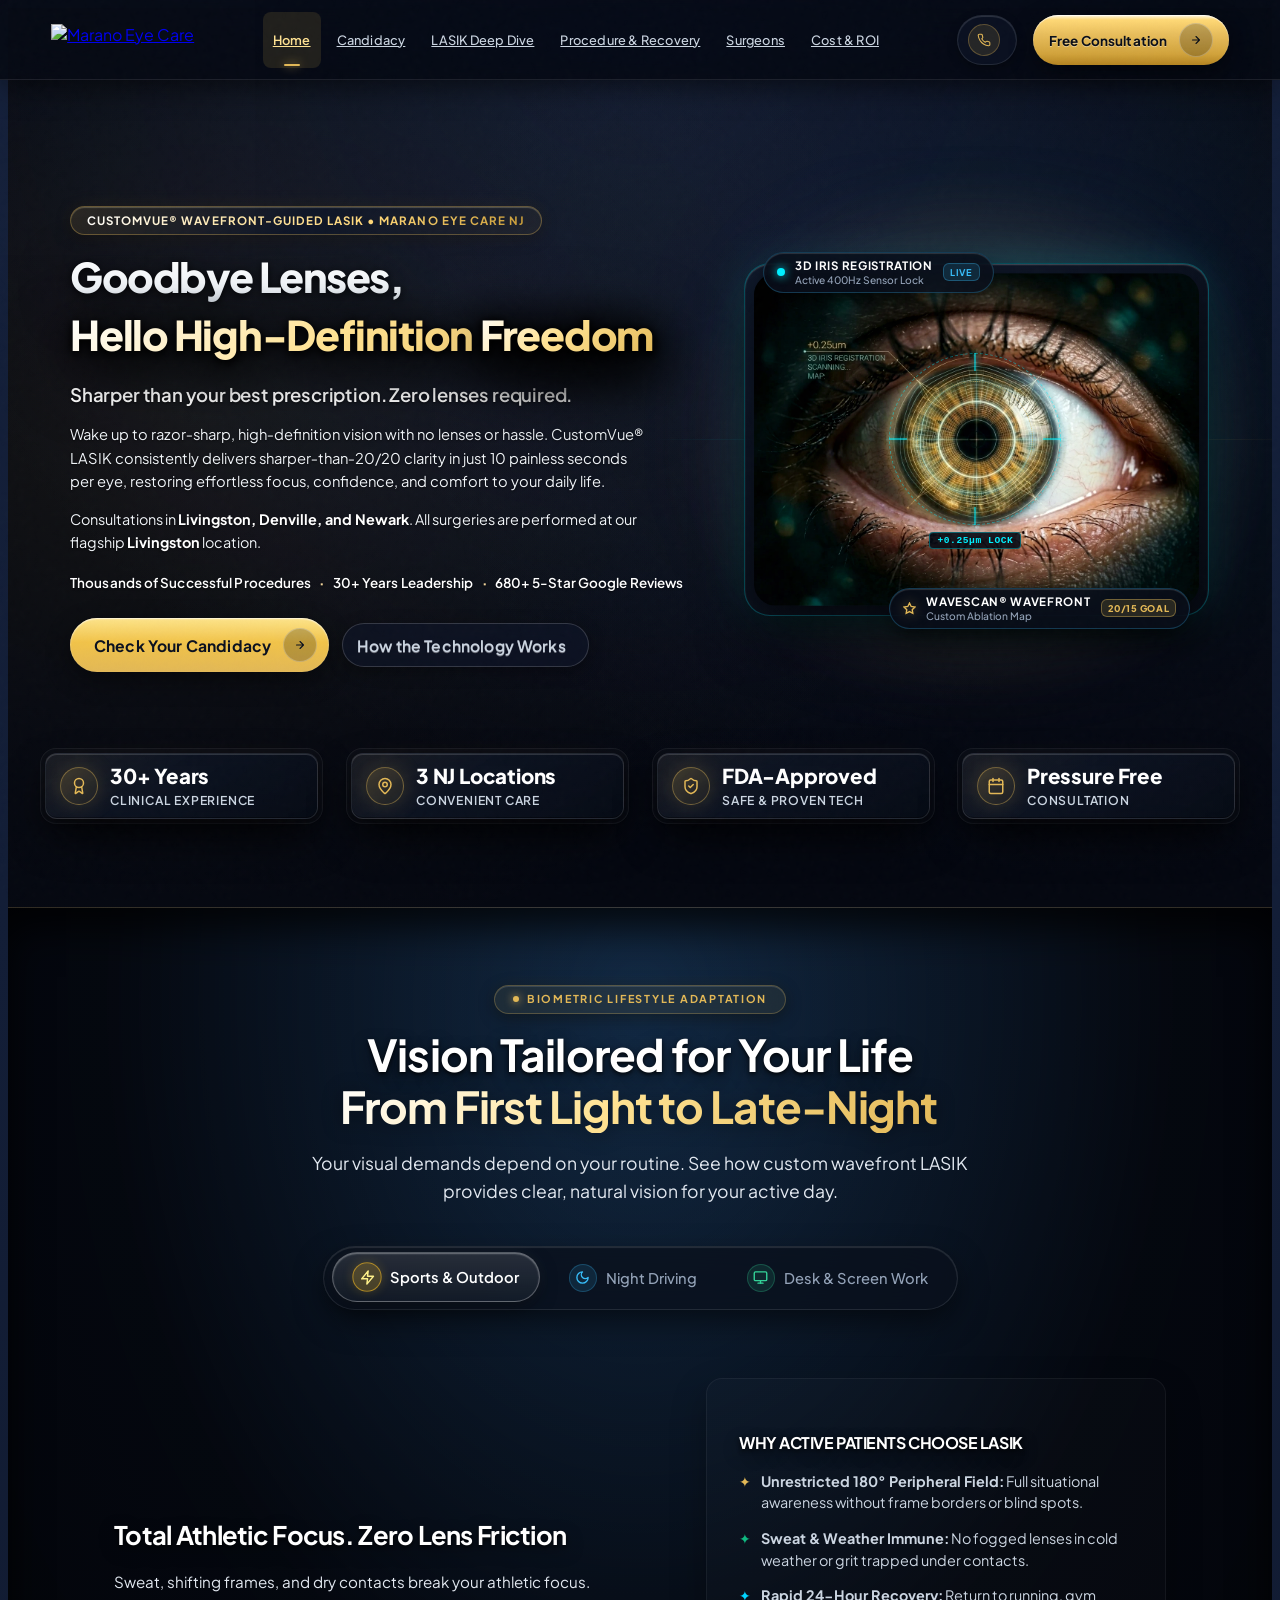
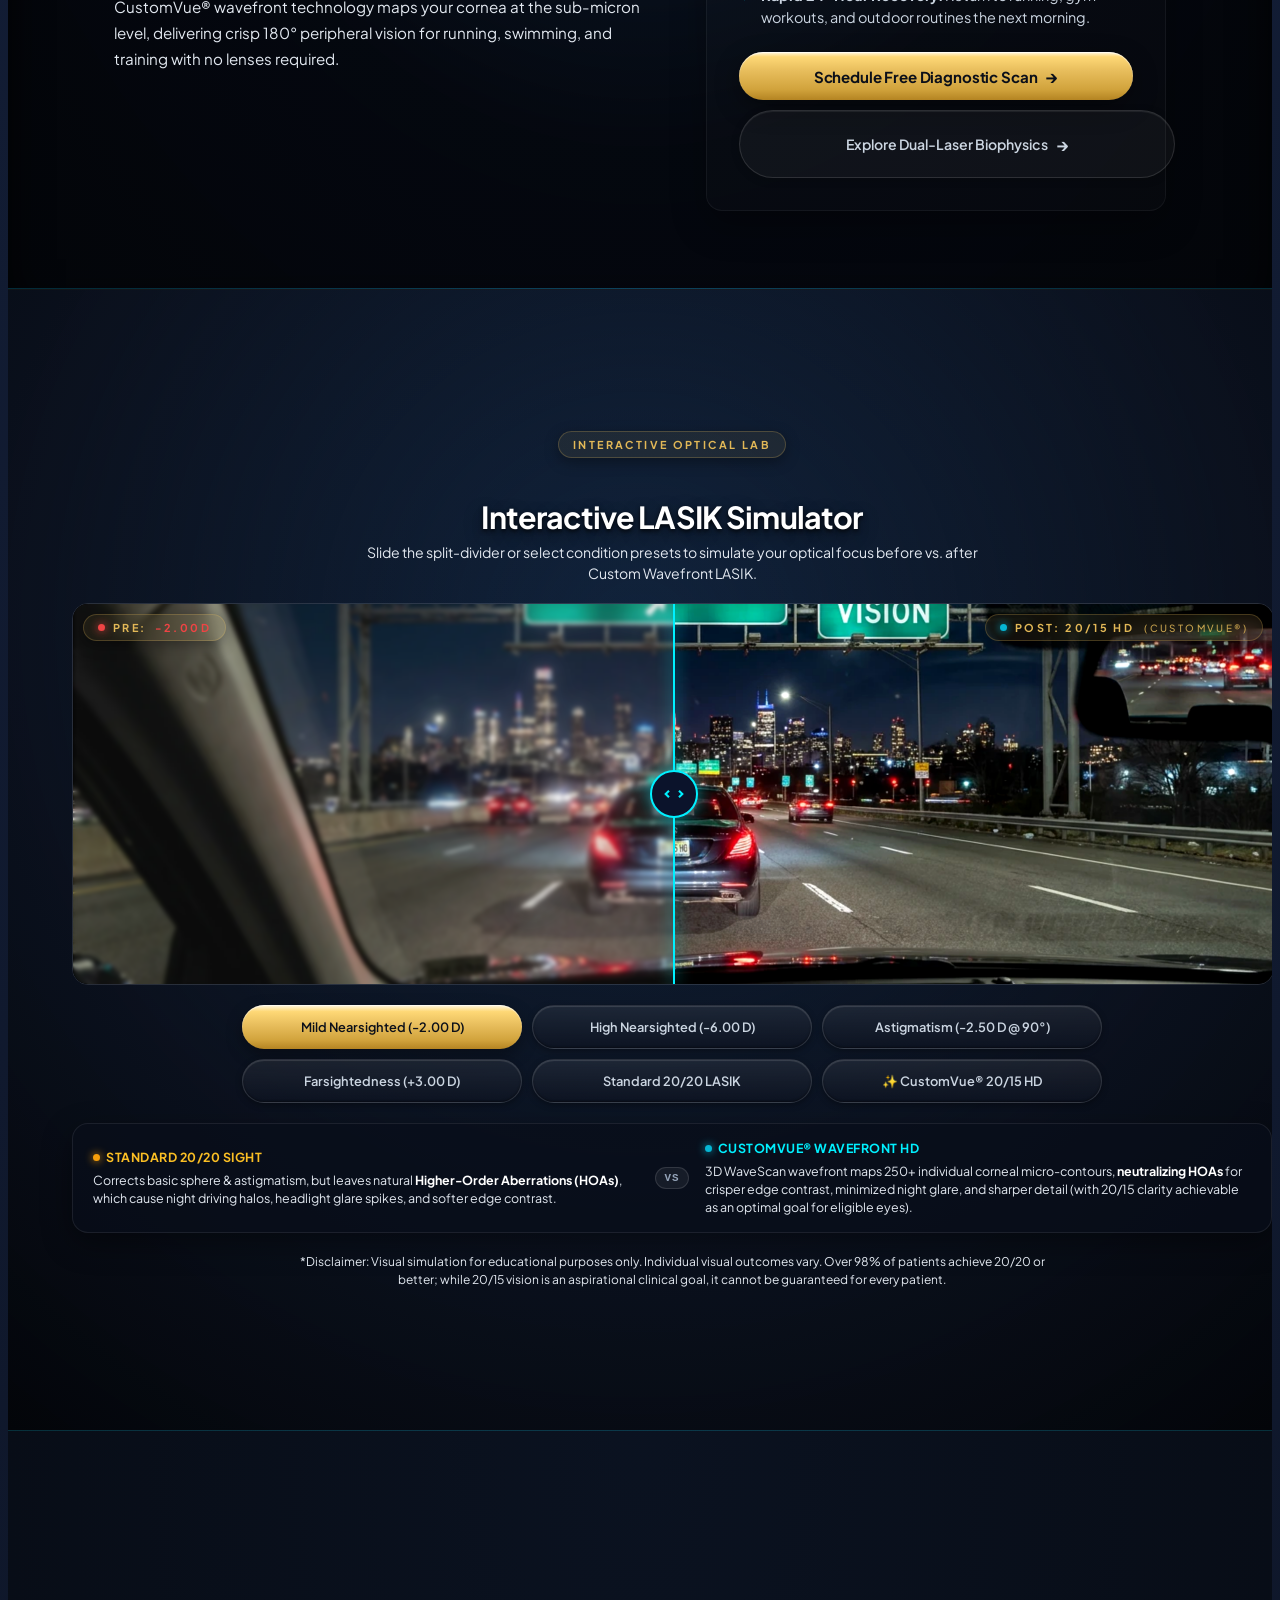
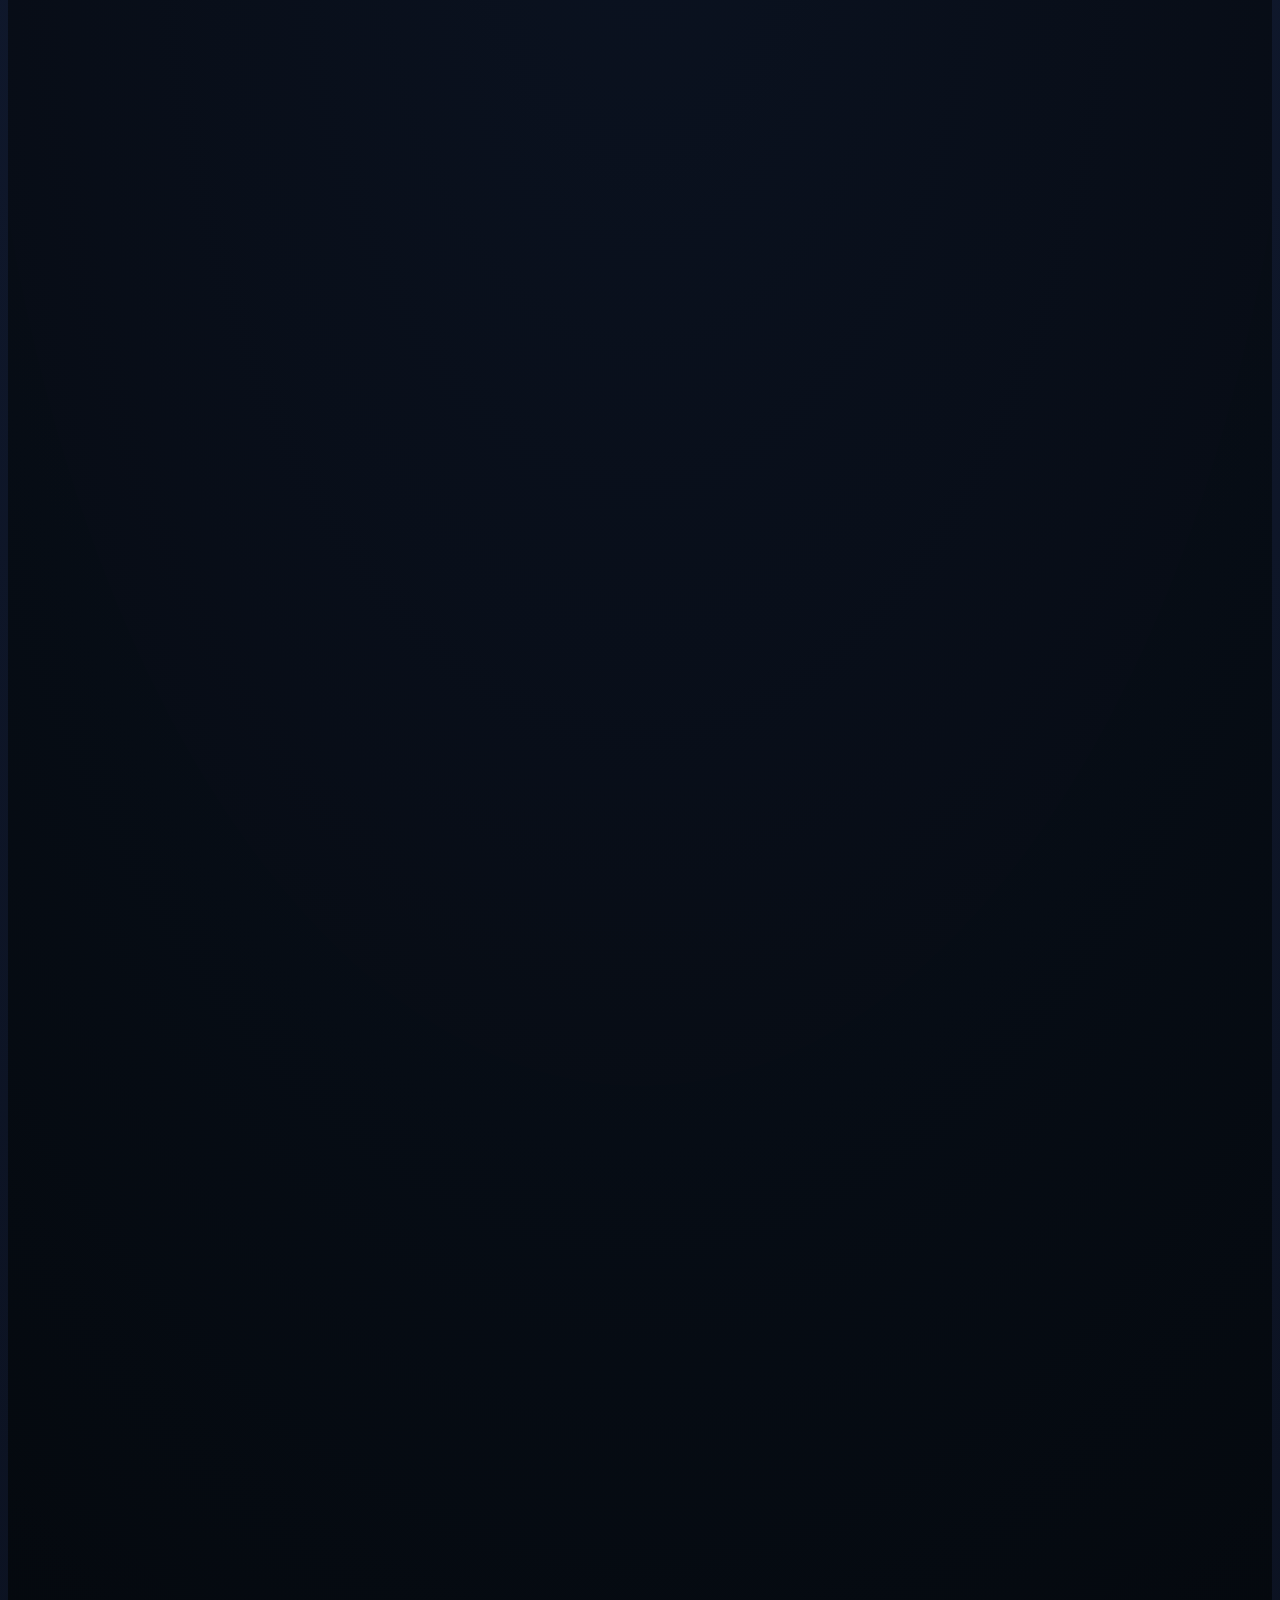
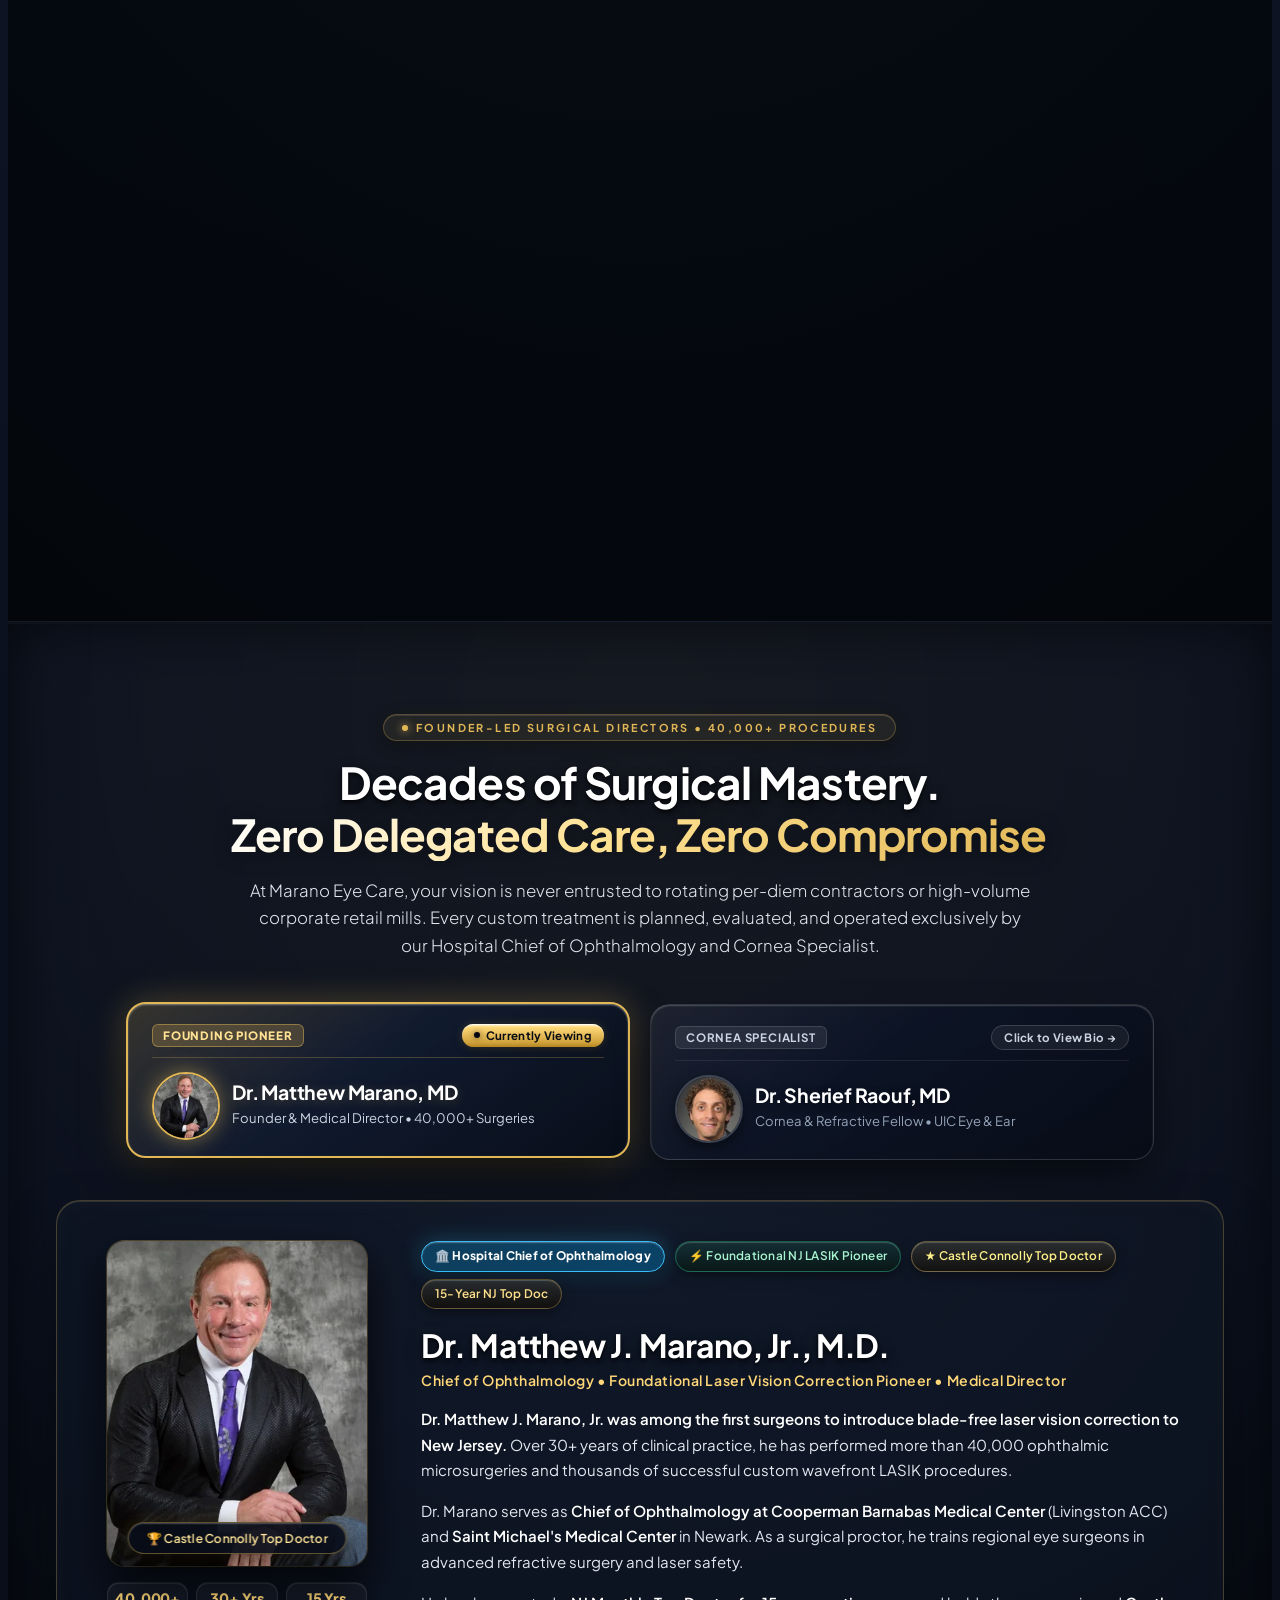
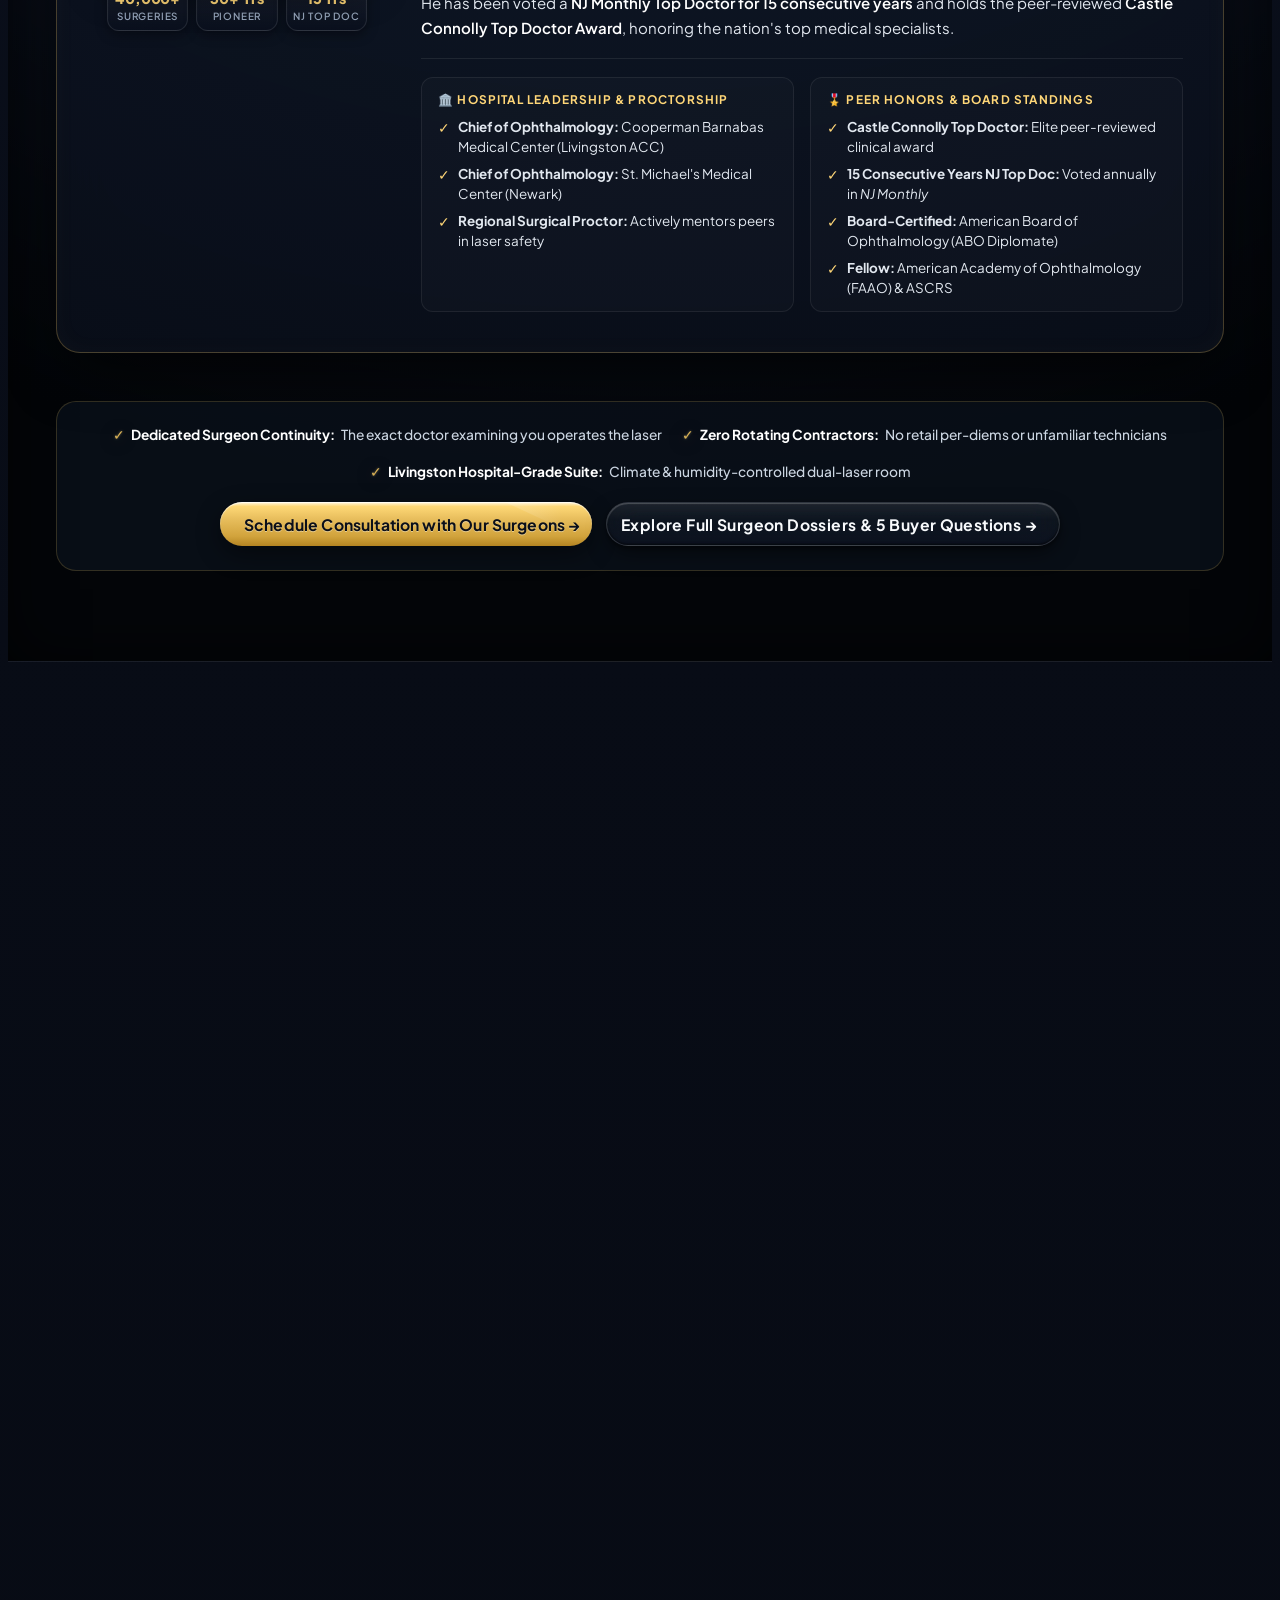
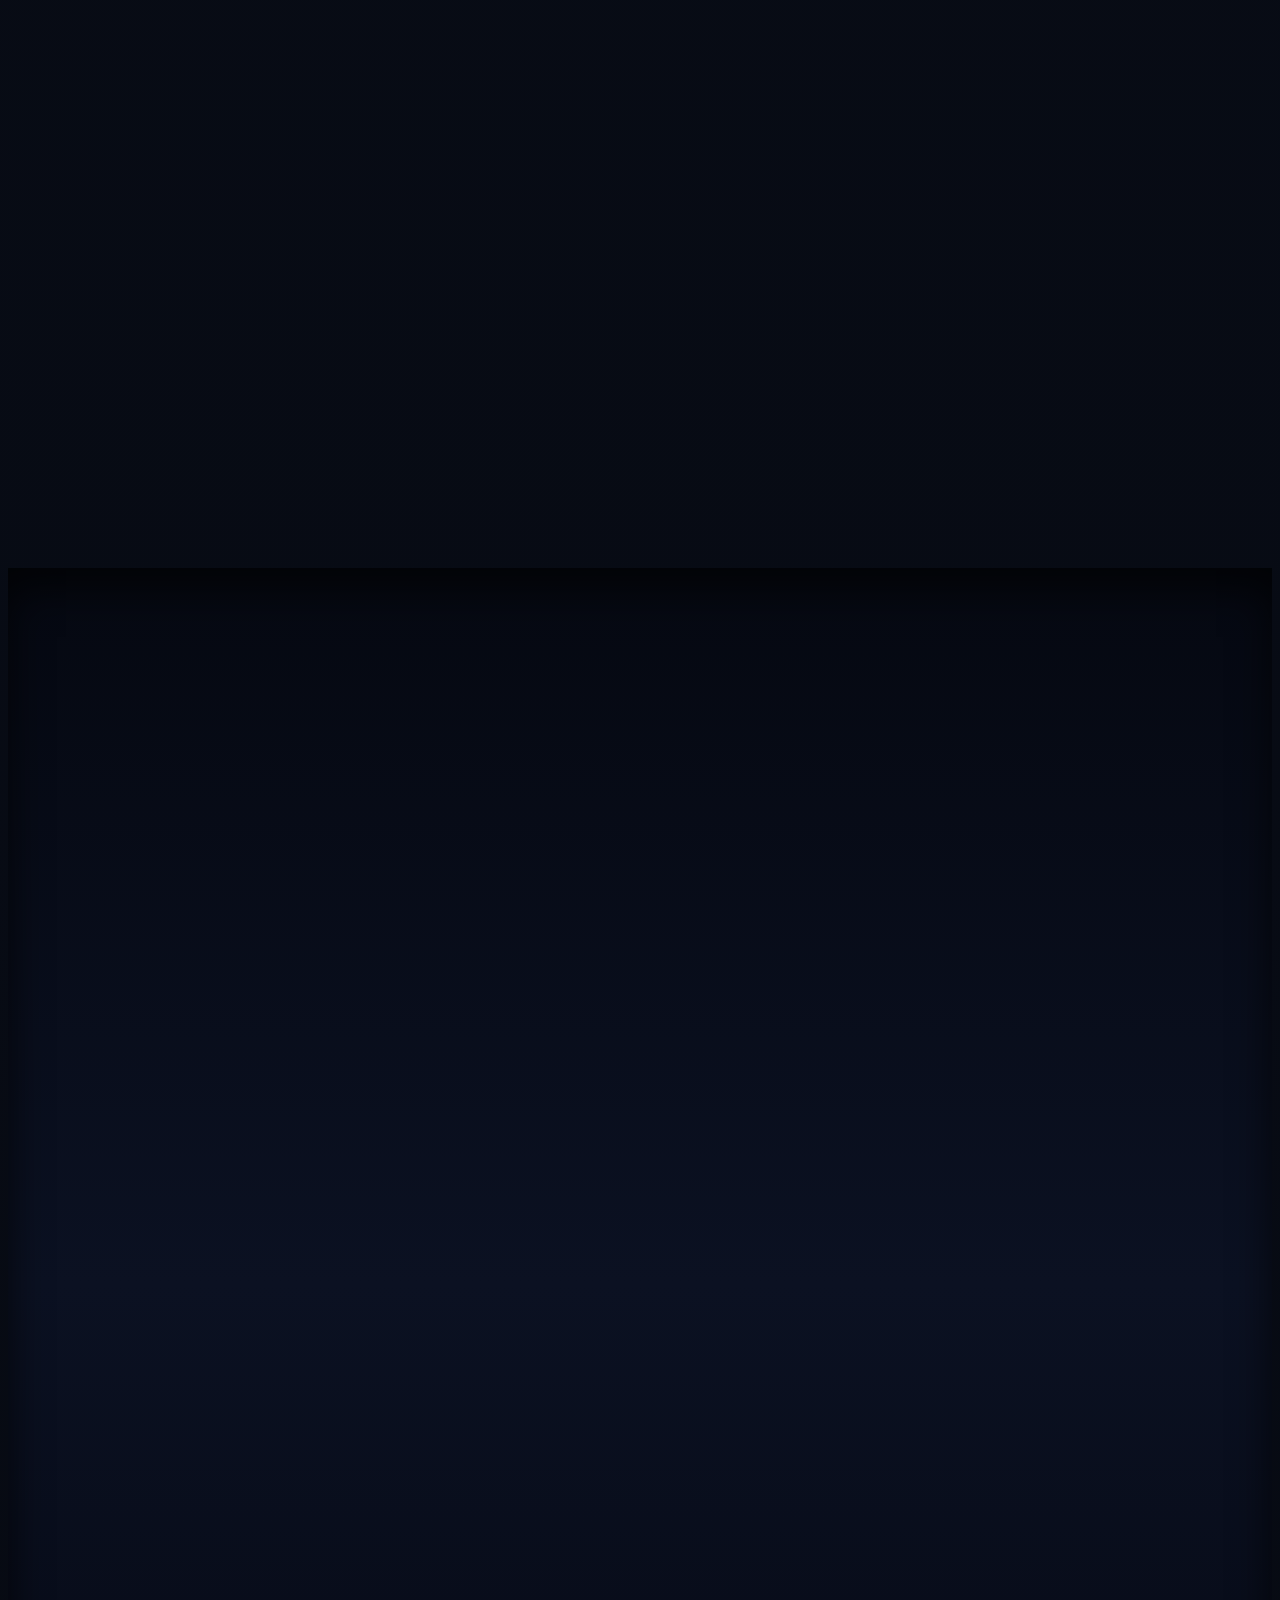
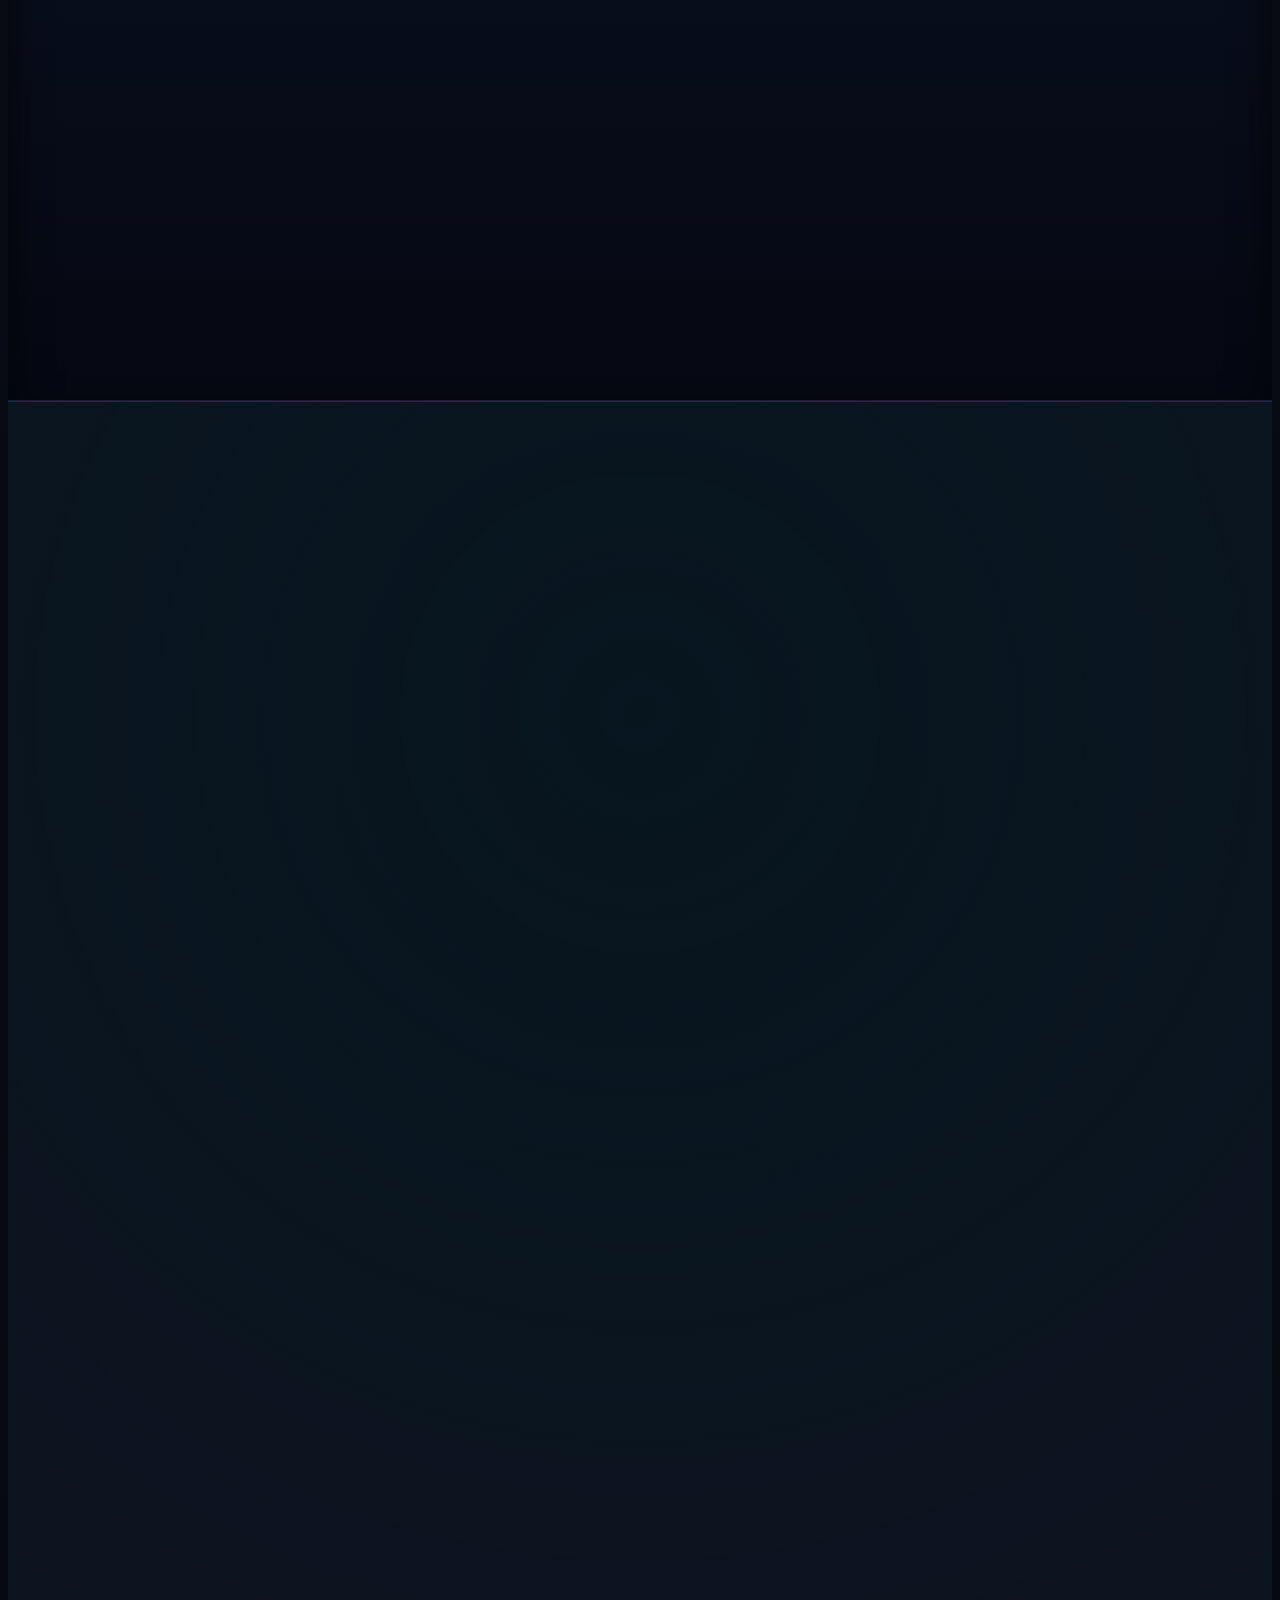
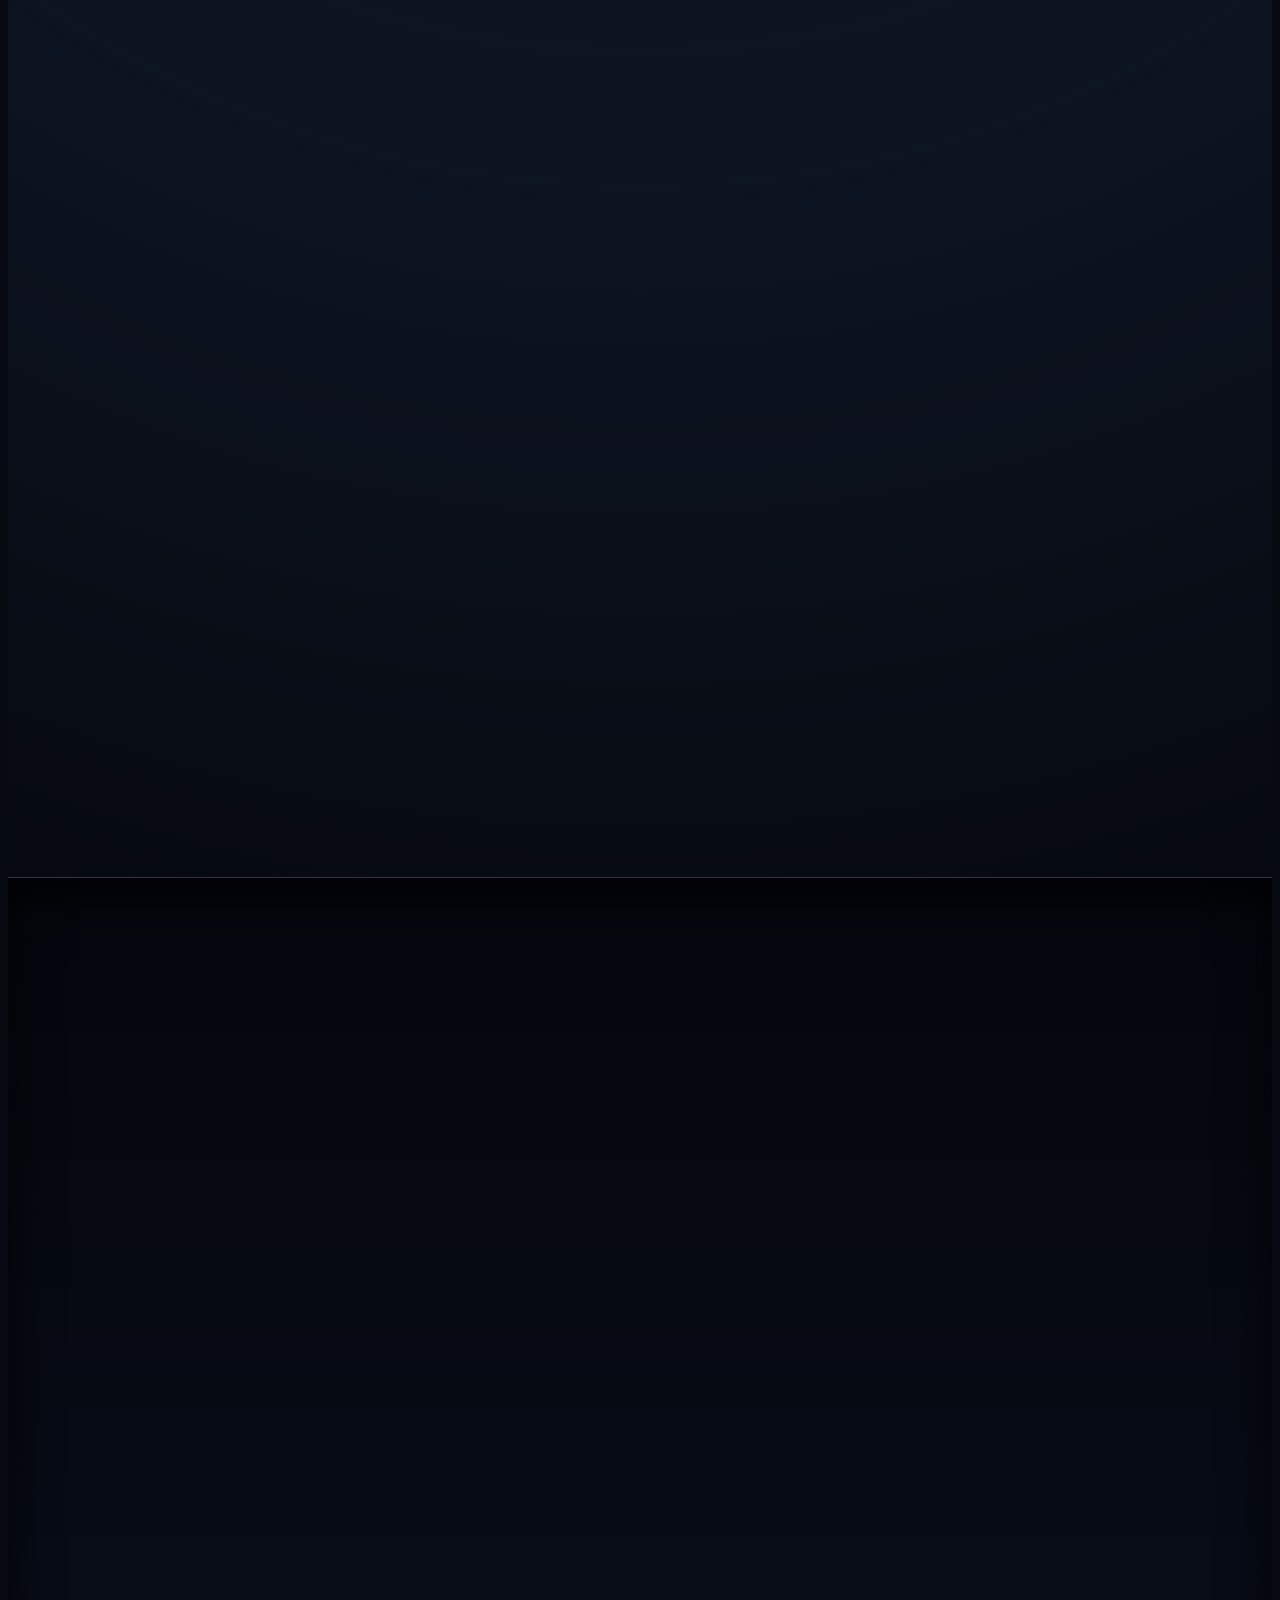
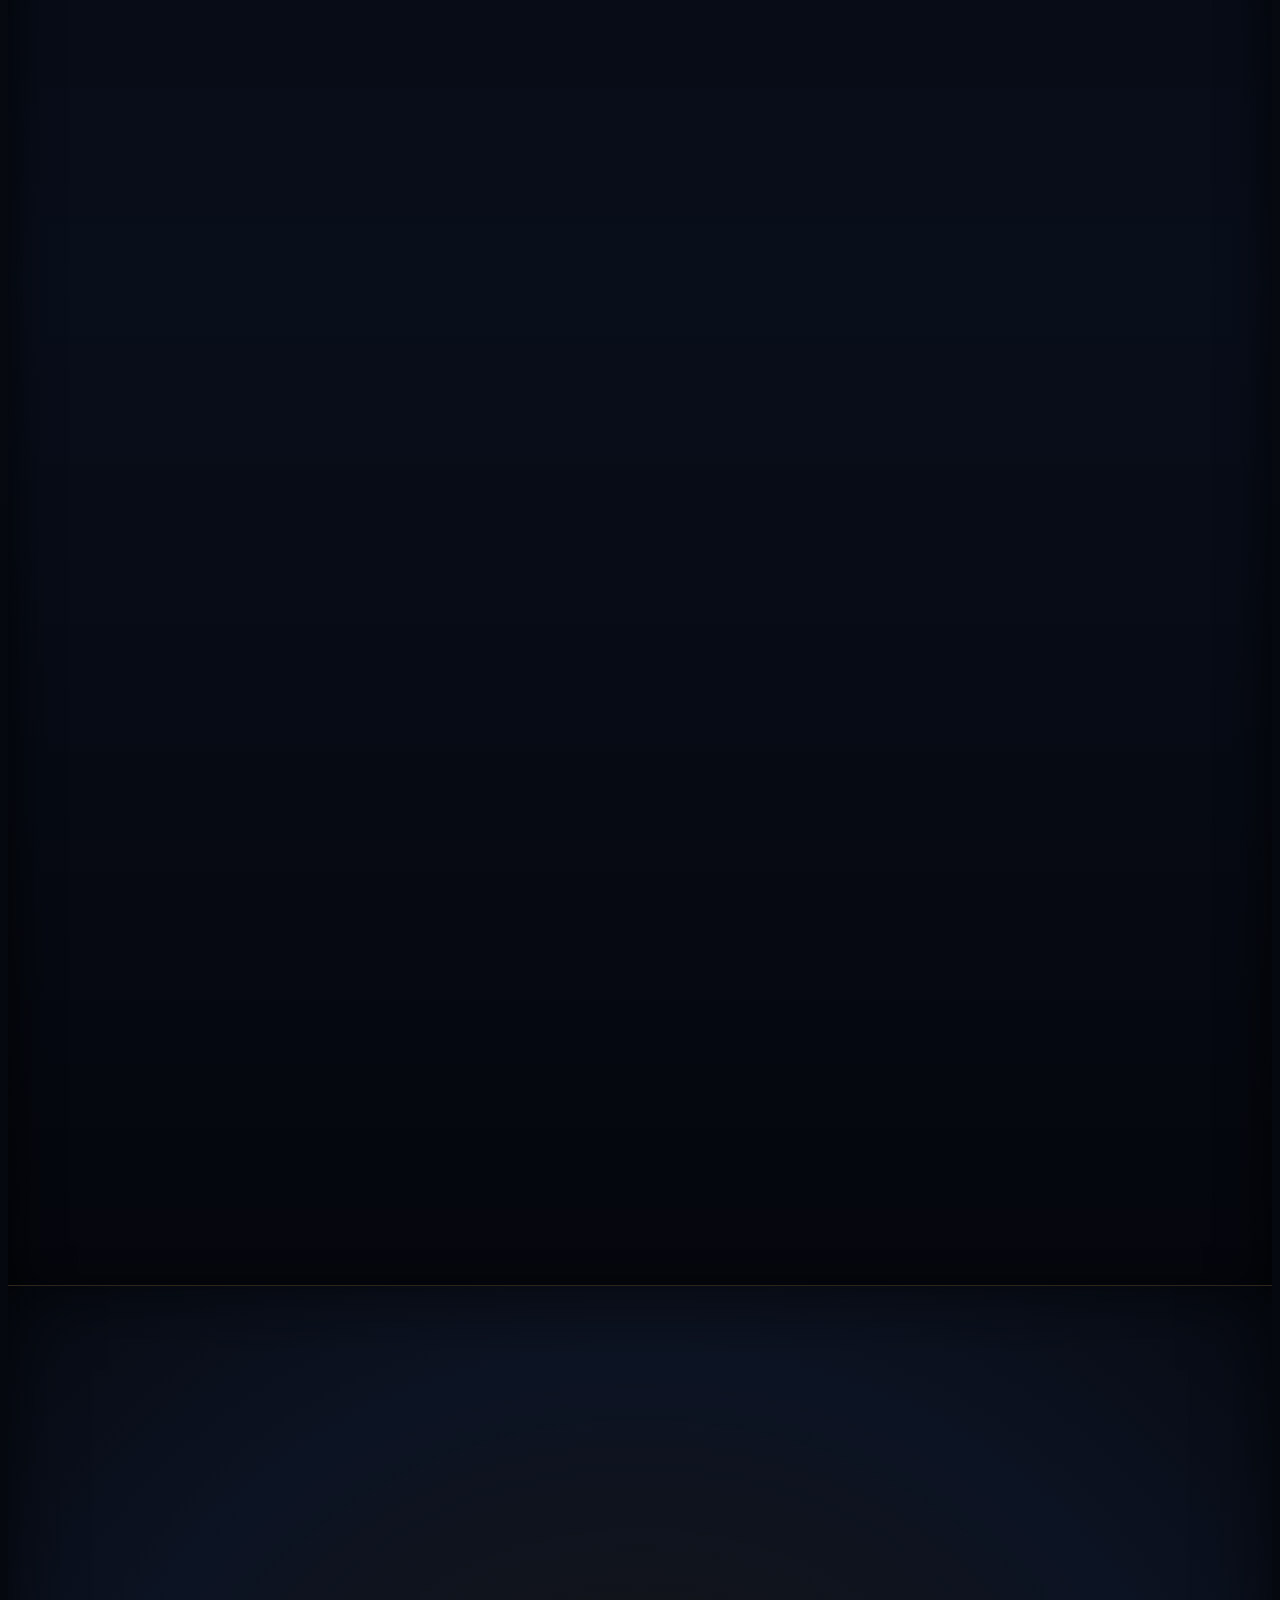
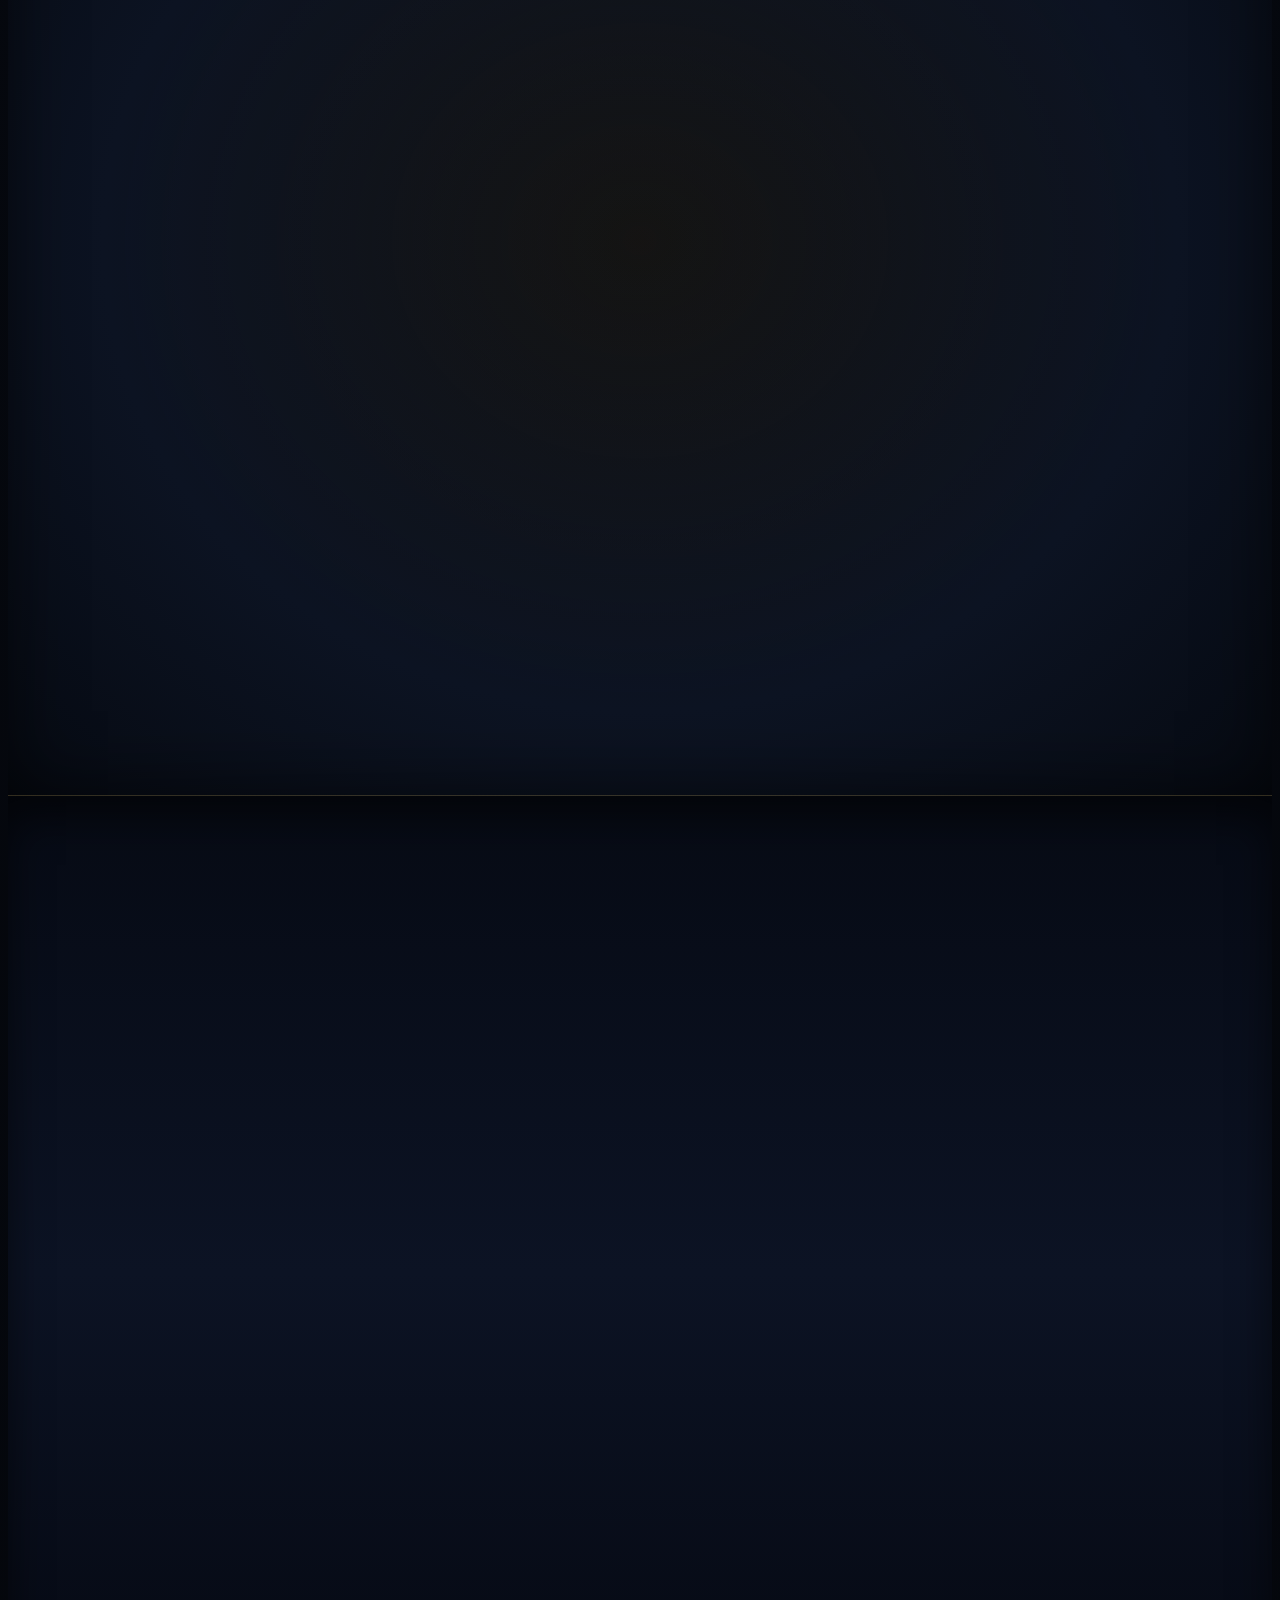
==== commit 9a11138e: "fix(seo): add explicit meta robots tags, X-Robots-Tag headers, and update sitemap lastmod" ====
--- a/index.html
+++ b/index.html
@@ -32,6 +32,7 @@
     <link rel="apple-touch-icon" href="/assets/favicon.svg?v=2" />
     <title>Custom LASIK in NJ | Blade-Free Wavefront | Marano Eye Care</title>
     <link rel="canonical" href="https://lasik.maranoeye.com/" />
+    <meta name="robots" content="index, follow, max-image-preview:large, max-snippet:-1, max-video-preview:-1" />
     <meta name="description" content="Blade-Free Custom Wavefront LASIK with Dr. Matthew Marano at Marano Eye Care. Dual-laser precision, 24-hr recovery. Free consult in Livingston, Denville &amp; Newark." />
     <meta name="keywords" content="Custom LASIK NJ, Blade-Free LASIK New Jersey, Wavefront LASIK Livingston NJ, LASIK eye surgery cost NJ, best LASIK surgeon NJ, LASIK Denville, LASIK Newark, Marano Eye Care, Dr Matthew Marano, Dr Sherief Raouf" />
     <meta property="og:title" content="Custom LASIK in NJ | Blade-Free Wavefront | Marano Eye Care" />
--- a/assets/custom-styles.css
+++ b/assets/custom-styles.css
@@ -7223,6 +7223,7 @@
 .topo-insight-avatar img {
   width: 100% !important;
   height: 100% !important;
+  aspect-ratio: 1 / 1 !important;
   object-fit: cover !important;
 }
 
@@ -11291,6 +11292,7 @@
 .footer-logo-img {
   height: 38px;
   width: auto;
+  aspect-ratio: 180 / 40;
   object-fit: contain;
   margin-bottom: 12px;
   filter: drop-shadow(rgba(0, 0, 0, 0.5) 0px 0px 10px);
@@ -14494,40 +14496,25 @@
 
 /* 3. Eyebrow Badges & Clinical Telemetry Tags */
 .superiority-eyebrow,
-.subpage-badge {
-  display: inline-flex !important;
-  align-items: center !important;
-  gap: 8px !important;
-  font-family: 'Plus Jakarta Sans', -apple-system, sans-serif !important;
-  font-size: 0.72rem !important;
-  font-weight: 700 !important;
-  letter-spacing: 0.12em !important;
-  text-transform: uppercase !important;
-  padding: 6px 14px !important;
-  border-radius: 9999px !important;
-  background: rgba(14, 165, 233, 0.08) !important;
-  border: 1px solid rgba(56, 189, 248, 0.25) !important;
-  backdrop-filter: blur(12px) !important;
-  color: #38bdf8 !important;
-}
-
+.subpage-badge,
 .editorial-eyebrow,
 #hero-kicker-eyebrow {
   display: inline-flex !important;
   align-items: center !important;
   gap: 8px !important;
-  font-family: 'Plus Jakarta Sans', -apple-system, sans-serif !important;
+  font-family: var(--font-sans) !important;
   font-size: 0.72rem !important;
   font-weight: 700 !important;
   letter-spacing: 0.12em !important;
   text-transform: uppercase !important;
   padding: 6px 16px !important;
-  border-radius: 9999px !important;
+  border-radius: var(--border-radius-full, 9999px) !important;
   background: linear-gradient(135deg, rgba(226, 184, 87, 0.12) 0%, rgba(15, 23, 42, 0.8) 50%, rgba(226, 184, 87, 0.06) 100%) !important;
   border: 1px solid rgba(226, 184, 87, 0.35) !important;
-  box-shadow: inset 0 1px 1px rgba(255, 240, 190, 0.25), 0 4px 16px rgba(0, 0, 0, 0.3) !important;
+  box-shadow: inset 0 1px 1px rgba(255, 240, 190, 0.25), 0 4px 16px rgba(0, 0, 0, 0.3), 0 0 20px rgba(226, 184, 87, 0.08) !important;
+  -webkit-backdrop-filter: blur(14px) !important;
   backdrop-filter: blur(14px) !important;
-  color: #e2b857 !important;
+  color: var(--accent-gold, #e2b857) !important;
 }
 
 #hero-kicker-text {
@@ -15145,6 +15132,454 @@
   border: 1px solid rgba(239, 68, 68, 0.4) !important;
   color: #f87171 !important;
 }
-
-
-
+/* ==========================================================================
+   REFRACTIVE SIMULATION: INTERACTIVE BUTTONS & SINGLE-LINE LABEL
+/* ==========================================================================
+   REFRACTIVE SIMULATION: INTERACTIVE BUTTONS & MOBILE LAYOUT ARCHITECTURE
+   ========================================================================== */
+
+/* 1. Selector Label */
+.sim-selector-label {
+  white-space: nowrap !important;
+  display: flex !important;
+  align-items: center !important;
+  gap: 8px !important;
+  font-size: clamp(0.72rem, 1.1vw, 0.82rem) !important;
+  letter-spacing: 0.03em !important;
+  color: var(--accent-gold, #e2b857) !important;
+  text-transform: none !important;
+  margin-bottom: 12px !important;
+  min-width: 0 !important;
+}
+
+.sim-selector-dot {
+  display: inline-flex !important;
+  align-items: center !important;
+  justify-content: center !important;
+  width: 18px !important;
+  height: 18px !important;
+  border-radius: 50% !important;
+  background: rgba(226, 184, 87, 0.15) !important;
+  border: 1px solid rgba(226, 184, 87, 0.4) !important;
+  color: var(--accent-gold, #e2b857) !important;
+  font-size: 10px !important;
+  flex-shrink: 0 !important;
+}
+
+.sim-selector-text-desktop {
+  display: inline;
+}
+.sim-selector-text-mobile {
+  display: none;
+}
+
+/* 2. Desktop Grid of Buttons */
+.diopter-selector-btns {
+  display: grid !important;
+  grid-template-columns: 1fr 1fr !important;
+  gap: 10px !important;
+  margin-bottom: 0 !important;
+}
+
+.diopter-btn {
+  background: linear-gradient(180deg, rgba(16, 26, 46, 0.85) 0%, rgba(9, 16, 30, 0.95) 100%) !important;
+  border: 1px solid rgba(0, 240, 255, 0.24) !important;
+  color: var(--text-primary, #f8fafc) !important;
+  padding: 10px 12px !important;
+  text-align: left !important;
+  border-radius: var(--border-radius-sm, 10px) !important;
+  cursor: pointer !important;
+  transition: all 0.22s cubic-bezier(0.16, 1, 0.3, 1) !important;
+  display: flex !important;
+  flex-direction: column !important;
+  justify-content: center !important;
+  gap: 3px !important;
+  position: relative !important;
+  overflow: hidden !important;
+  min-height: 58px !important;
+  box-shadow: 0 4px 12px rgba(0, 0, 0, 0.4), inset 0 1px 0 rgba(255, 255, 255, 0.1) !important;
+}
+
+.diopter-btn-title-wrap {
+  display: flex !important;
+  align-items: center !important;
+  gap: 7px !important;
+  min-width: 0 !important;
+  margin-bottom: 2px !important;
+}
+
+.diopter-btn-title {
+  font-size: 0.86rem !important;
+  font-weight: 700 !important;
+  color: var(--text-primary, #f8fafc) !important;
+  line-height: 1.2 !important;
+  white-space: nowrap !important;
+}
+
+.diopter-radio-ring {
+  display: inline-flex !important;
+  align-items: center !important;
+  justify-content: center !important;
+  width: 14px !important;
+  height: 14px !important;
+  border-radius: 50% !important;
+  border: 1.8px solid rgba(255, 255, 255, 0.35) !important;
+  background: transparent !important;
+  flex-shrink: 0 !important;
+  transition: all 0.2s ease !important;
+}
+
+.diopter-radio-core {
+  width: 6px !important;
+  height: 6px !important;
+  border-radius: 50% !important;
+  background: transparent !important;
+  transition: all 0.2s ease !important;
+}
+
+.diopter-btn-sub {
+  font-size: 0.72rem !important;
+  color: var(--text-dim, #94a3b8) !important;
+  padding-left: 21px !important;
+  font-weight: 500 !important;
+  line-height: 1.25 !important;
+  white-space: nowrap !important;
+  transition: color 0.2s ease !important;
+}
+
+.diopter-btn:hover {
+  background: linear-gradient(180deg, rgba(22, 38, 68, 0.92) 0%, rgba(13, 22, 42, 0.98) 100%) !important;
+  border-color: var(--accent-gold, #e2b857) !important;
+  transform: translateY(-2px) !important;
+  box-shadow: 0 8px 20px rgba(0, 0, 0, 0.55), 0 0 16px var(--gold-glow, rgba(226, 184, 87, 0.2)), inset 0 1px 0 rgba(255, 255, 255, 0.18) !important;
+}
+
+.diopter-btn:hover .diopter-radio-ring {
+  border-color: var(--accent-gold, #e2b857) !important;
+  box-shadow: 0 0 6px var(--gold-glow, rgba(226, 184, 87, 0.4)) !important;
+}
+
+.diopter-btn:hover .diopter-btn-sub {
+  color: var(--text-secondary, #cbd5e1) !important;
+}
+
+.diopter-btn.active {
+  background: linear-gradient(135deg, rgba(226, 184, 87, 0.18) 0%, rgba(15, 24, 45, 0.95) 100%) !important;
+  border: 1.5px solid var(--accent-gold, #e2b857) !important;
+  box-shadow: 0 0 20px var(--gold-glow, rgba(226, 184, 87, 0.28)), 0 4px 14px rgba(0, 0, 0, 0.4), inset 0 1px 0 rgba(255, 255, 255, 0.25) !important;
+}
+
+.diopter-btn.active .diopter-btn-title {
+  color: #ffffff !important;
+}
+
+.diopter-btn.active .diopter-radio-ring {
+  border-color: var(--accent-gold, #e2b857) !important;
+  background: rgba(226, 184, 87, 0.2) !important;
+  box-shadow: 0 0 8px var(--gold-glow, rgba(226, 184, 87, 0.5)) !important;
+}
+
+.diopter-btn.active .diopter-radio-core {
+  background: var(--accent-gold, #e2b857) !important;
+  box-shadow: 0 0 6px var(--accent-gold, #e2b857) !important;
+}
+
+.diopter-btn.active .diopter-btn-sub {
+  color: #e2e8f0 !important;
+  font-weight: 600 !important;
+}
+
+.diopter-btn:focus-visible {
+  outline: 2px solid #e2b857 !important;
+  outline-offset: 2px !important;
+  box-shadow: 0 0 16px rgba(226, 184, 87, 0.4) !important;
+}
+
+.diopter-btn:active {
+  transform: scale(0.98) !important;
+}
+
+/* 3. Mobile / Responsive Architecture (<= 900px) */
+@media (max-width: 900px) {
+  .surgical-card-master {
+    padding: 22px 16px !important;
+    border-radius: 20px !important;
+    margin-bottom: 36px !important;
+  }
+
+  .section-sub-editorial {
+    font-size: 0.9rem !important;
+    line-height: 1.52 !important;
+    margin-bottom: 18px !important;
+  }
+
+  .refractive-sim-wrapper {
+    display: flex !important;
+    flex-direction: column !important;
+    padding: 16px 14px !important;
+    border-radius: 16px !important;
+    gap: 16px !important;
+    margin-top: 16px !important;
+  }
+
+  /* Natural Visual Order:
+     1: Buttons (Controls)
+     2: Eye Ray-Tracing Simulation (Instant Visual Feedback)
+     3: Corneal Reshaping Laser Animation (Mechanism of Action)
+     4: Educational Insight HUD (Detailed Physiological Guide) */
+  .sim-col-top-left {
+    order: 1 !important;
+    width: 100% !important;
+  }
+
+  .sim-diagram-col {
+    order: 2 !important;
+    width: 100% !important;
+    margin: 0 !important;
+  }
+
+  .optical-bench-canvas {
+    width: 100% !important;
+    height: auto !important;
+    aspect-ratio: 590 / 320 !important;
+    min-height: 180px !important;
+    max-height: 250px !important;
+    border-radius: 12px !important;
+  }
+
+  .sim-reshaping-card {
+    order: 3 !important;
+    width: 100% !important;
+    padding: 12px 14px !important;
+    border-radius: 14px !important;
+    box-sizing: border-box !important;
+  }
+
+  .reshaping-canvas-wrap {
+    height: 76px !important;
+  }
+
+  .reshaping-telemetry-bar {
+    flex-wrap: wrap !important;
+    gap: 6px 12px !important;
+  }
+
+  .sim-edu-col {
+    order: 4 !important;
+    width: 100% !important;
+    height: auto !important;
+  }
+
+  .telemetry-hud-box.clinical-edu-card {
+    height: auto !important;
+    max-height: none !important;
+    padding: 16px 14px !important;
+    border-radius: 14px !important;
+    box-sizing: border-box !important;
+  }
+
+  .edu-card-header {
+    display: flex !important;
+    justify-content: space-between !important;
+    align-items: center !important;
+    flex-wrap: wrap !important;
+    gap: 8px !important;
+    padding-bottom: 8px !important;
+  }
+
+  .edu-card-title {
+    font-size: 0.78rem !important;
+    letter-spacing: 0.08em !important;
+  }
+
+  .edu-badge {
+    white-space: nowrap !important;
+    flex-shrink: 0 !important;
+    font-size: 0.7rem !important;
+  }
+
+  .edu-para-secondary,
+  .edu-para-primary {
+    font-size: 0.82rem !important;
+    line-height: 1.45 !important;
+  }
+
+  .edu-heading-row {
+    display: flex !important;
+    align-items: center !important;
+    gap: 6px !important;
+    margin-bottom: 4px !important;
+  }
+
+  .edu-dot-cyan,
+  .edu-dot-gold {
+    flex-shrink: 0 !important;
+  }
+
+  .edu-heading-gold,
+  .edu-heading-cyan {
+    font-size: 0.72rem !important;
+    letter-spacing: 0.04em !important;
+    line-height: 1.25 !important;
+    white-space: nowrap !important;
+  }
+
+  #refraction-title,
+  .refractive-sim-wrapper,
+  .surgical-card-master {
+    scroll-margin-top: 80px !important;
+  }
+}
+
+/* 4. Compact Mobile Sizing (<= 640px) */
+@media (max-width: 640px) {
+  .sim-selector-text-desktop {
+    display: none !important;
+  }
+
+  .sim-selector-text-mobile {
+    display: inline !important;
+    white-space: nowrap !important;
+  }
+
+  .sim-selector-label {
+    font-size: 0.74rem !important;
+    margin-bottom: 10px !important;
+    letter-spacing: 0.02em !important;
+  }
+
+  .diopter-selector-btns {
+    grid-template-columns: 1fr 1fr !important;
+    gap: 8px !important;
+  }
+
+  .diopter-btn {
+    padding: 8px 10px !important;
+    min-height: 52px !important;
+    border-radius: 9px !important;
+  }
+
+  .diopter-btn-title-wrap {
+    gap: 6px !important;
+    margin-bottom: 1px !important;
+  }
+
+  .diopter-btn-title {
+    font-size: 0.78rem !important;
+    letter-spacing: -0.01em !important;
+    white-space: nowrap !important;
+  }
+
+  .diopter-radio-ring {
+    width: 12px !important;
+    height: 12px !important;
+    border-width: 1.5px !important;
+  }
+
+  .diopter-radio-core {
+    width: 5px !important;
+    height: 5px !important;
+  }
+
+  .diopter-btn-sub {
+    font-size: 0.65rem !important;
+    padding-left: 18px !important;
+    letter-spacing: 0 !important;
+    line-height: 1.2 !important;
+    white-space: normal !important;
+  }
+
+  .edu-pills-grid {
+    grid-template-columns: 1fr !important;
+    gap: 8px !important;
+  }
+}
+
+/* 5. Ultra-Small Phones (<= 380px) */
+@media (max-width: 380px) {
+  .surgical-card-master {
+    padding: 16px 10px !important;
+  }
+
+  .refractive-sim-wrapper {
+    padding: 12px 8px !important;
+  }
+
+  .sim-selector-label {
+    font-size: 0.68rem !important;
+    gap: 6px !important;
+  }
+
+  .sim-selector-dot {
+    width: 15px !important;
+    height: 15px !important;
+    font-size: 8px !important;
+  }
+
+  .sim-selector-text-mobile {
+    white-space: normal !important;
+  }
+
+  .diopter-btn {
+    padding: 6px 6px !important;
+    min-height: 48px !important;
+  }
+
+  .diopter-btn-title {
+    font-size: 0.65rem !important;
+    letter-spacing: -0.02em !important;
+  }
+
+  .diopter-btn-sub {
+    font-size: 0.58rem !important;
+    padding-left: 15px !important;
+    letter-spacing: -0.01em !important;
+  }
+}
+
+/* 6. Navigation Adaptation for Small Phones (<= 400px) */
+@media (max-width: 400px) {
+  .header-cta-btn {
+    padding: 6px 10px !important;
+    font-size: 0.75rem !important;
+    gap: 6px !important;
+  }
+  .header-cta-btn .btn-icon-bubble {
+    width: 24px !important;
+    height: 24px !important;
+  }
+}
+
+@media (max-width: 340px) {
+  .header-cta-btn {
+    padding: 5px 8px !important;
+    font-size: 0.7rem !important;
+  }
+  .header-cta-btn .btn-icon-bubble {
+    display: none !important;
+  }
+}
+
+/* 7. Topography Card Tabs Adaptation */
+@media (max-width: 480px) {
+  .topo-view-tabs {
+    max-width: 100% !important;
+    box-sizing: border-box !important;
+  }
+}
+
+/* 8. Typographic & Motion Polish Pass */
+.section-heading-editorial,
+.editorial-page-title,
+.sim-selector-label {
+  text-wrap: balance !important;
+}
+
+@media (prefers-reduced-motion: reduce) {
+  *, ::before, ::after {
+    animation-duration: 0.01ms !important;
+    animation-iteration-count: 1 !important;
+    transition-duration: 0.01ms !important;
+    scroll-behavior: auto !important;
+  }
+}
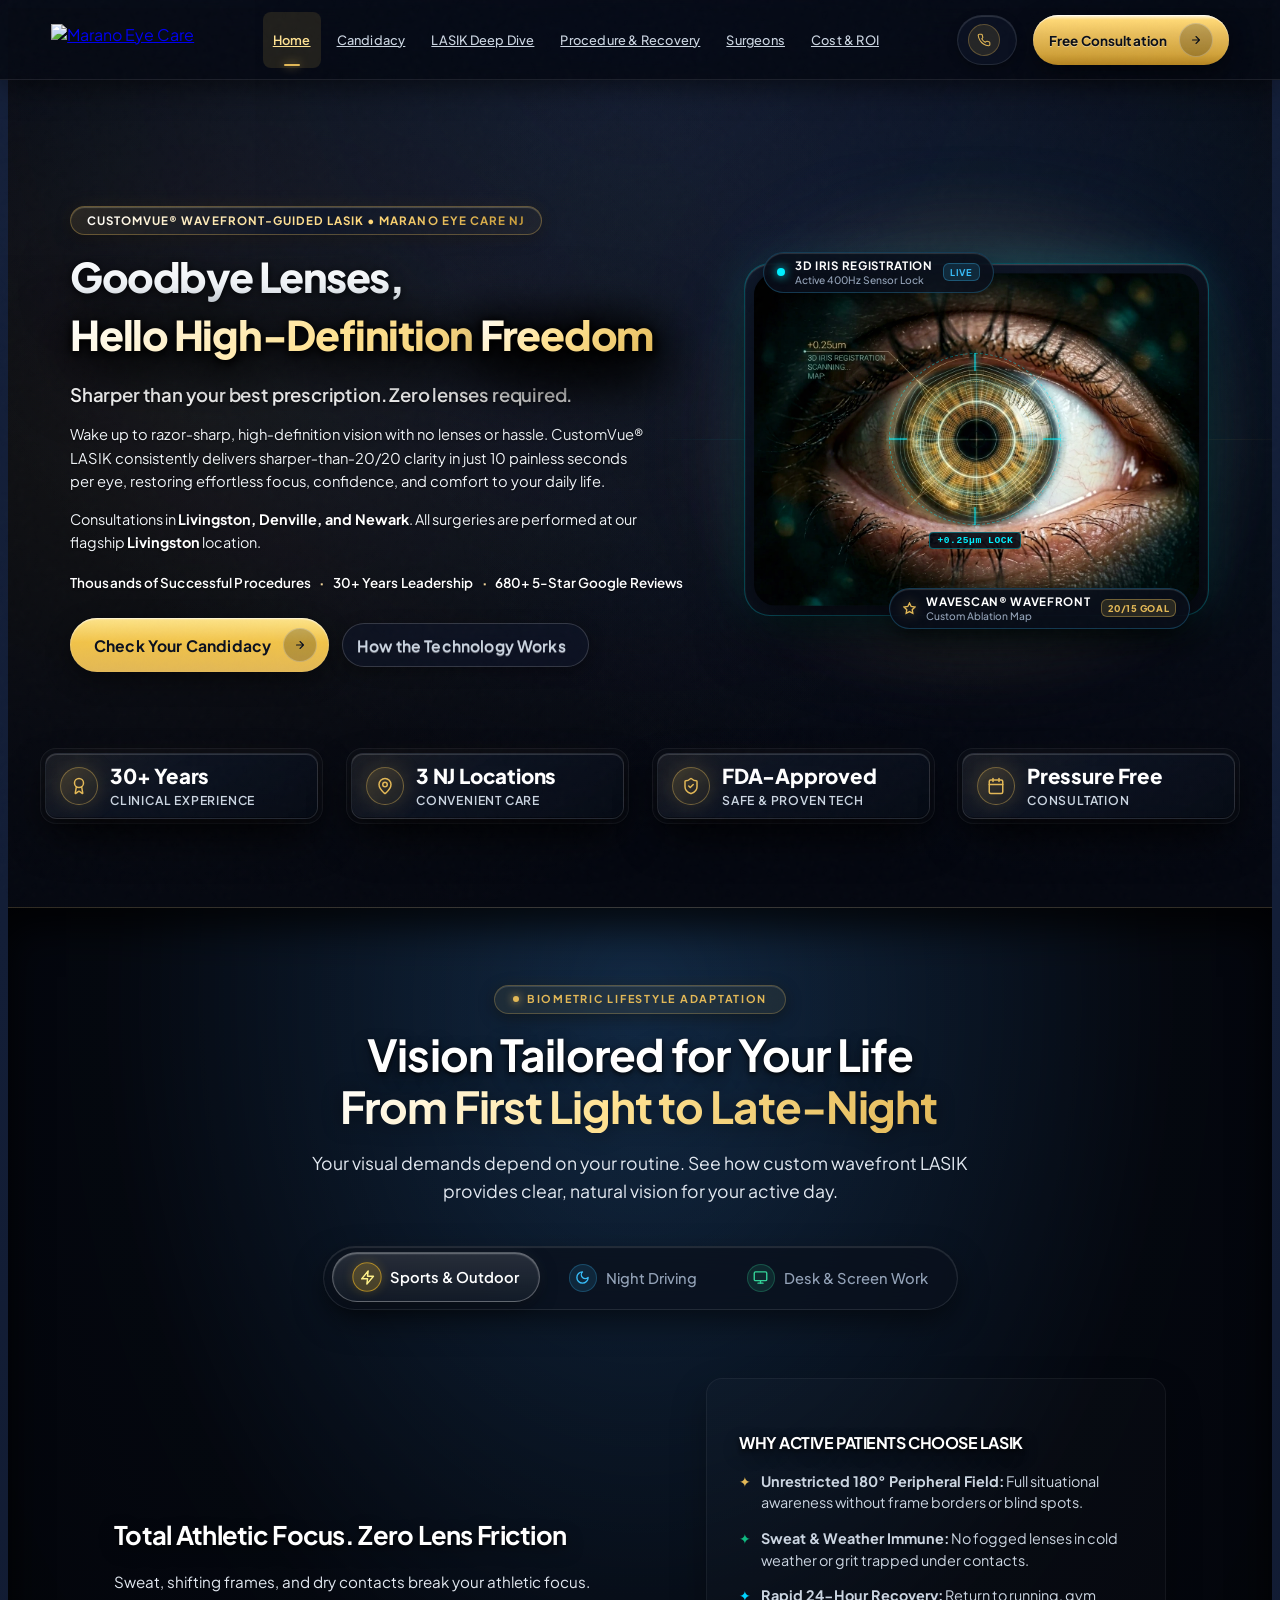
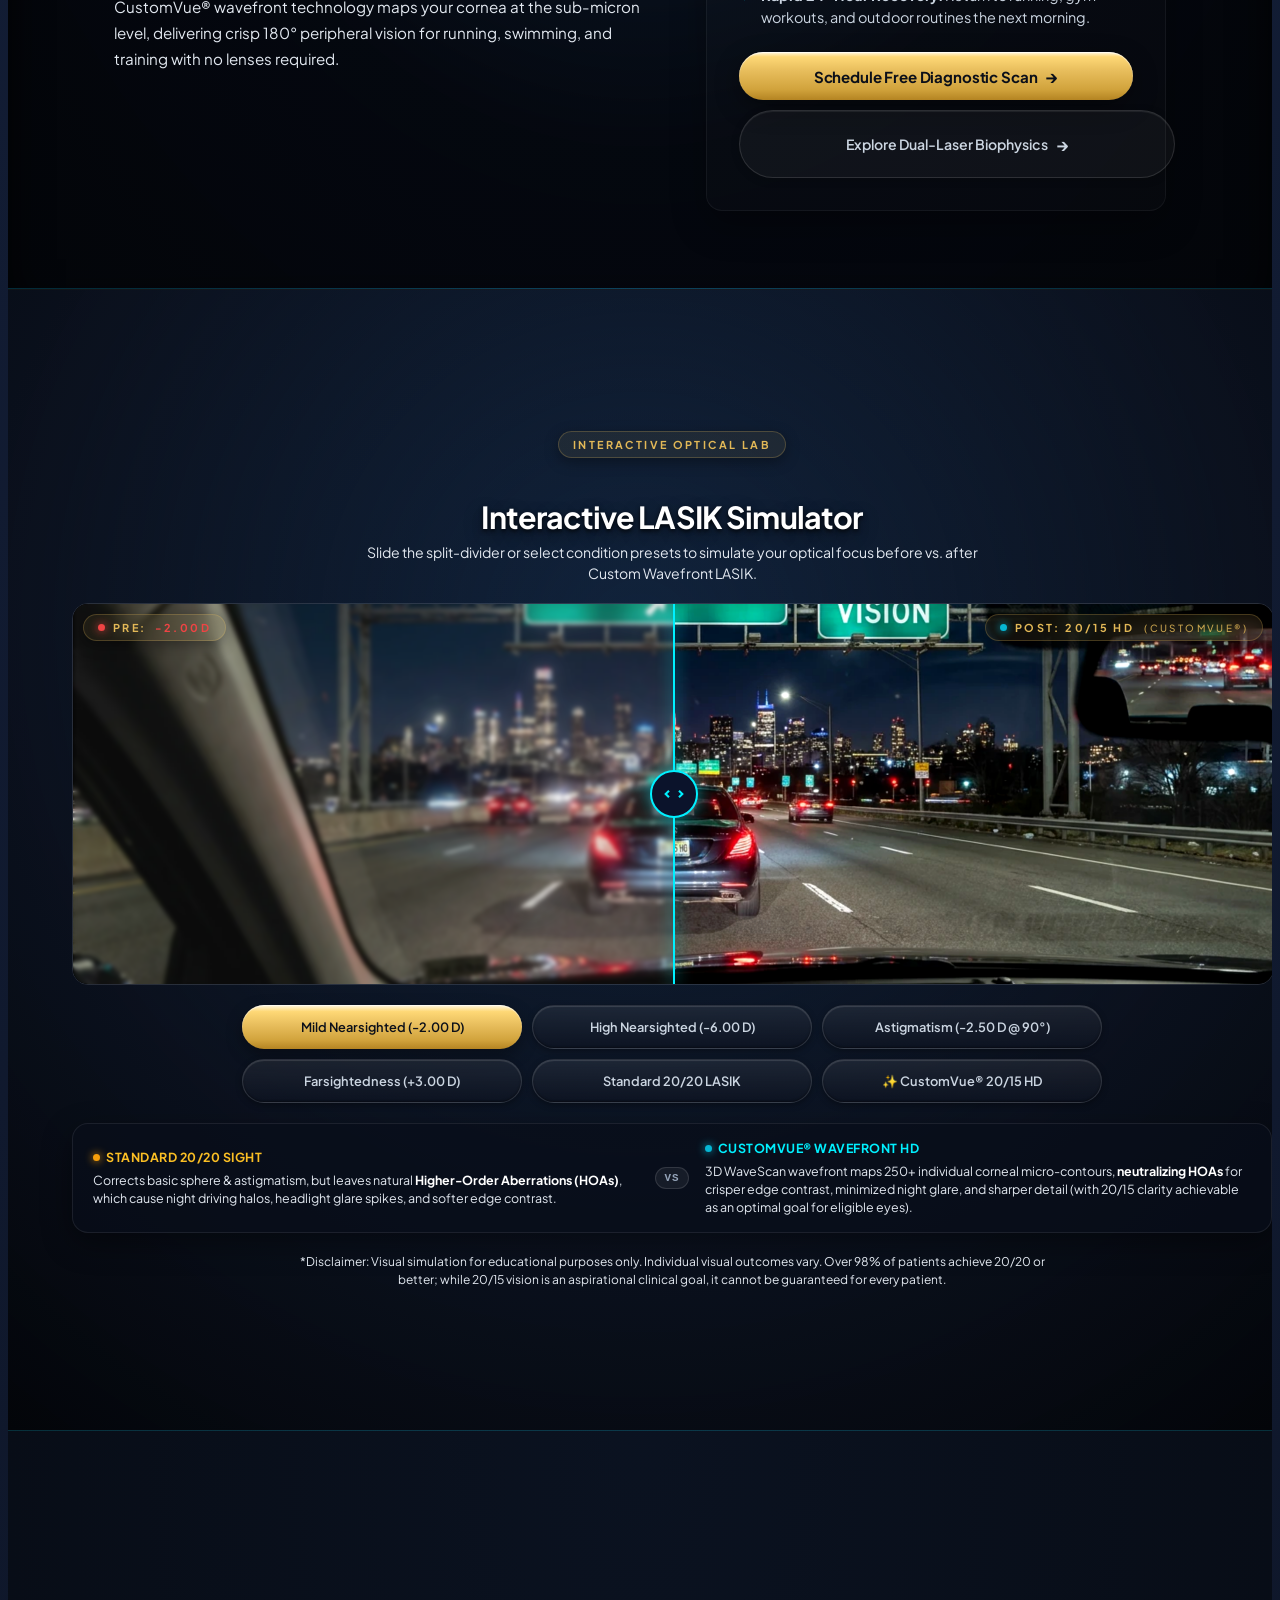
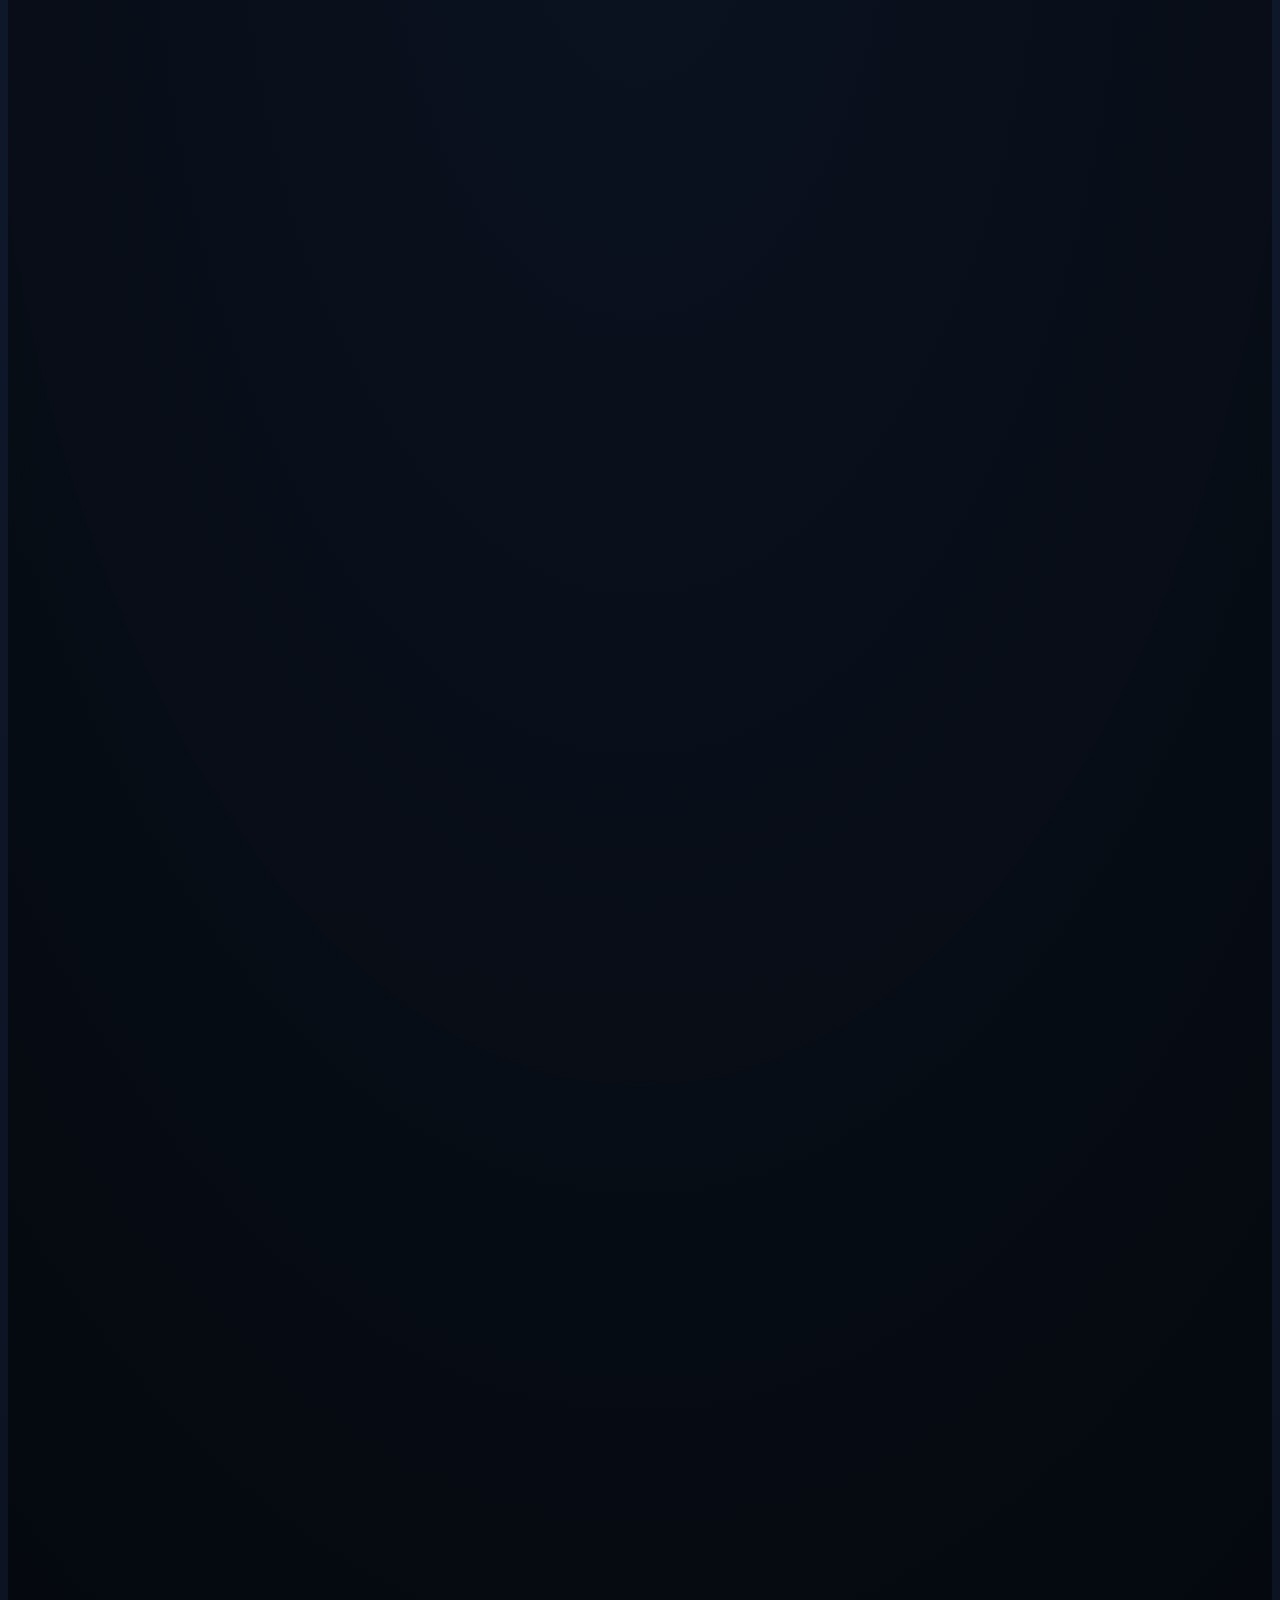
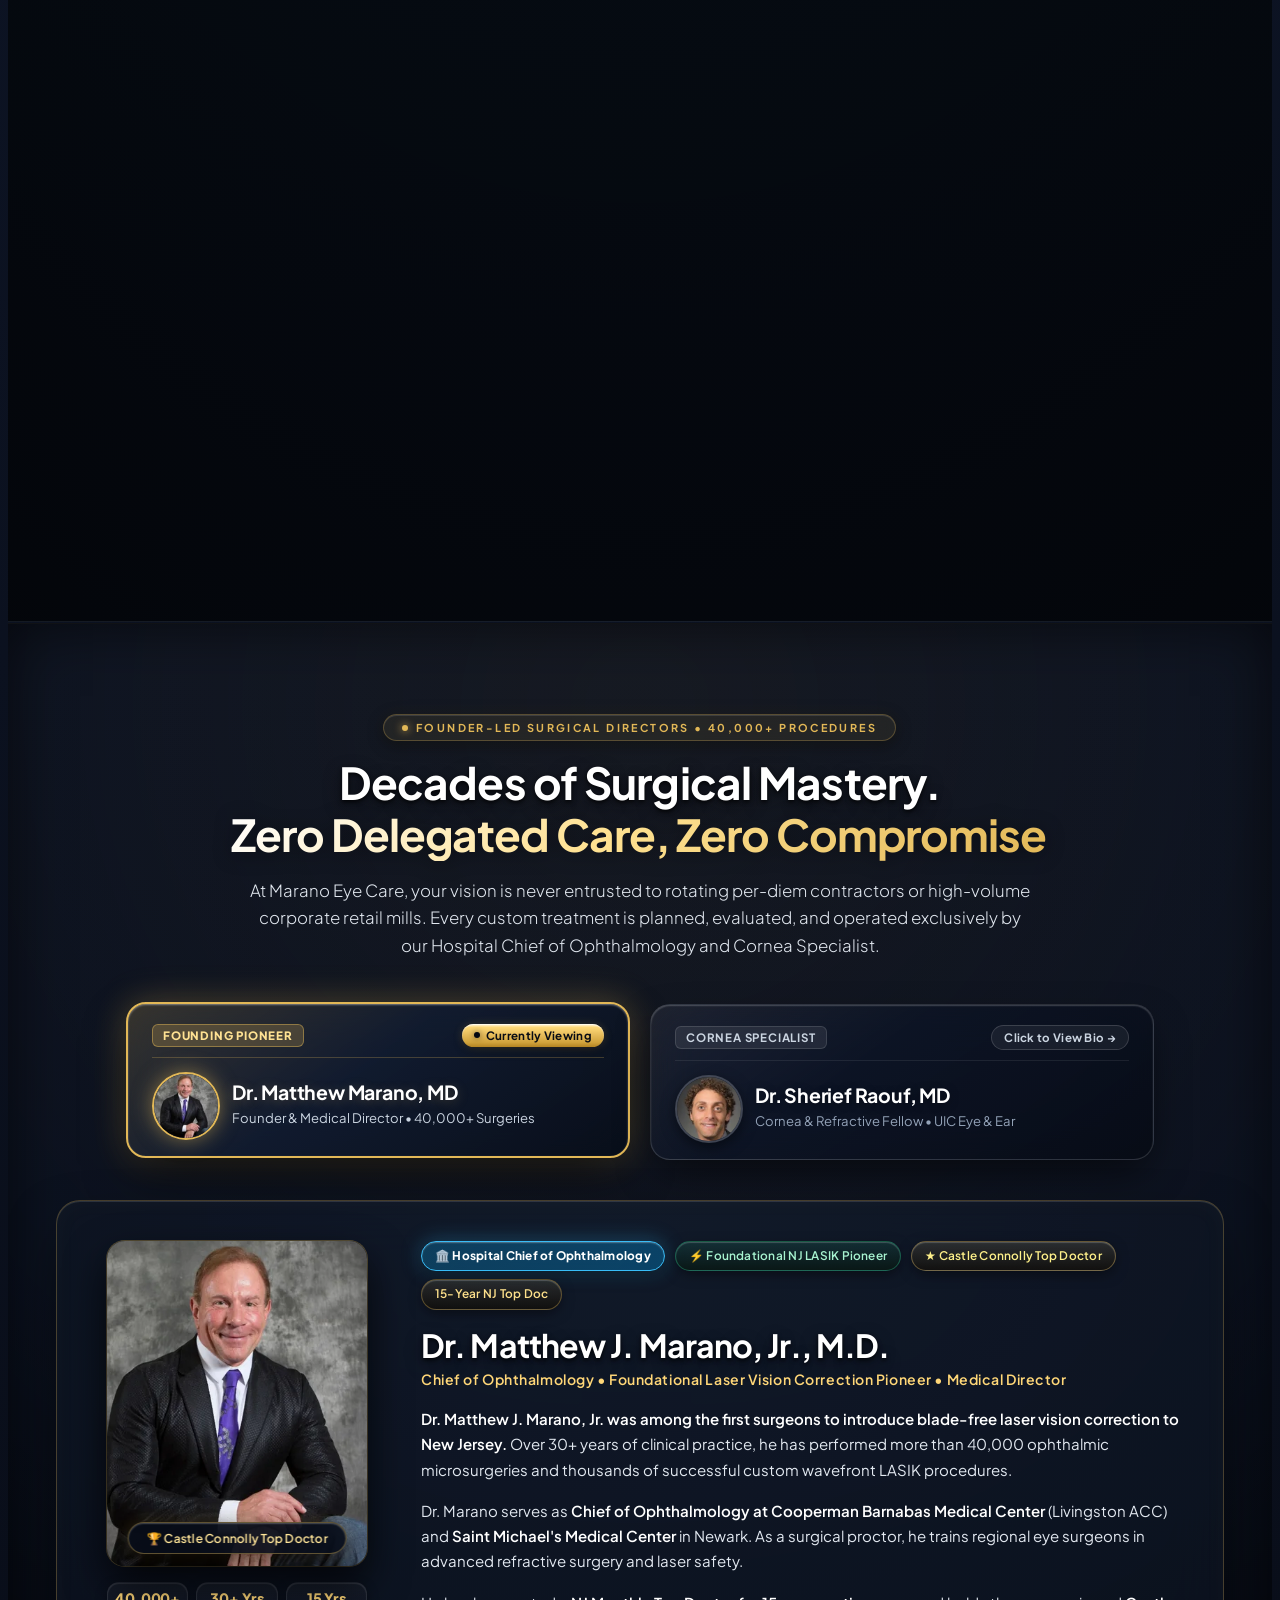
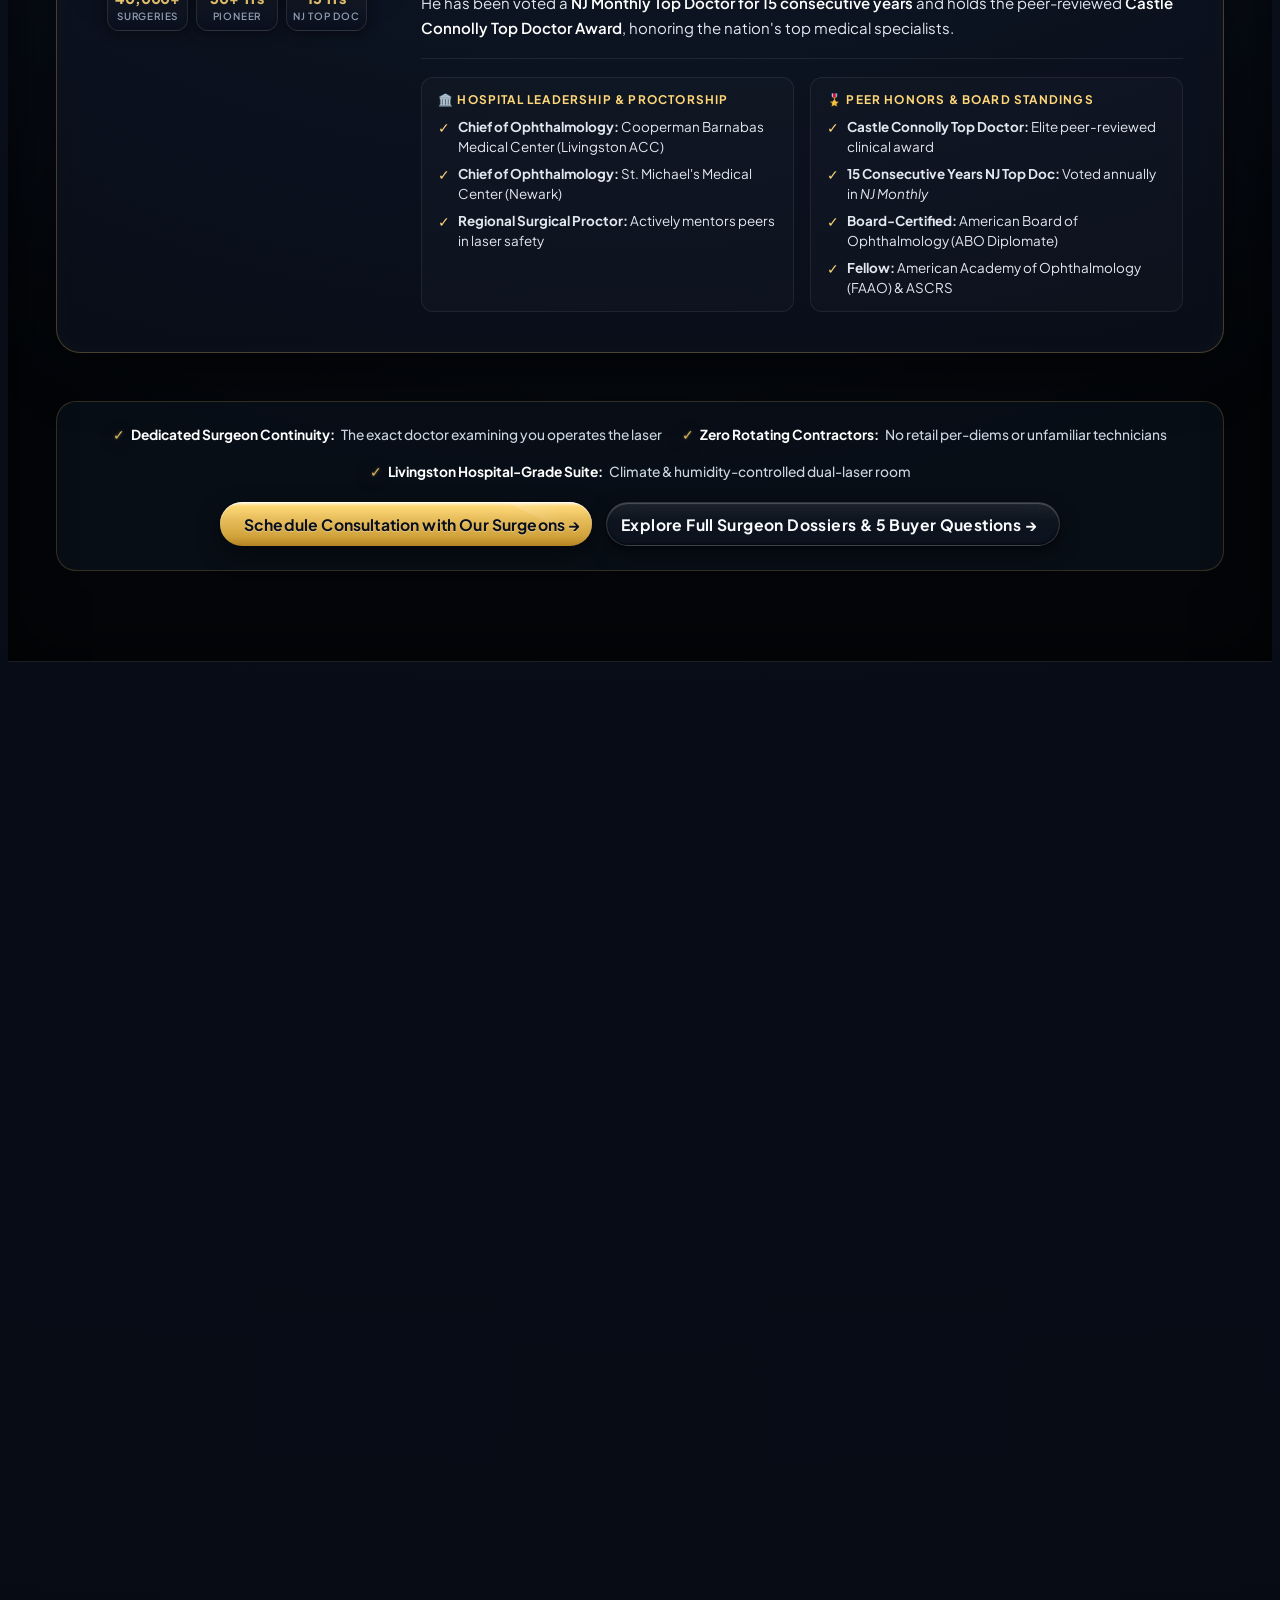
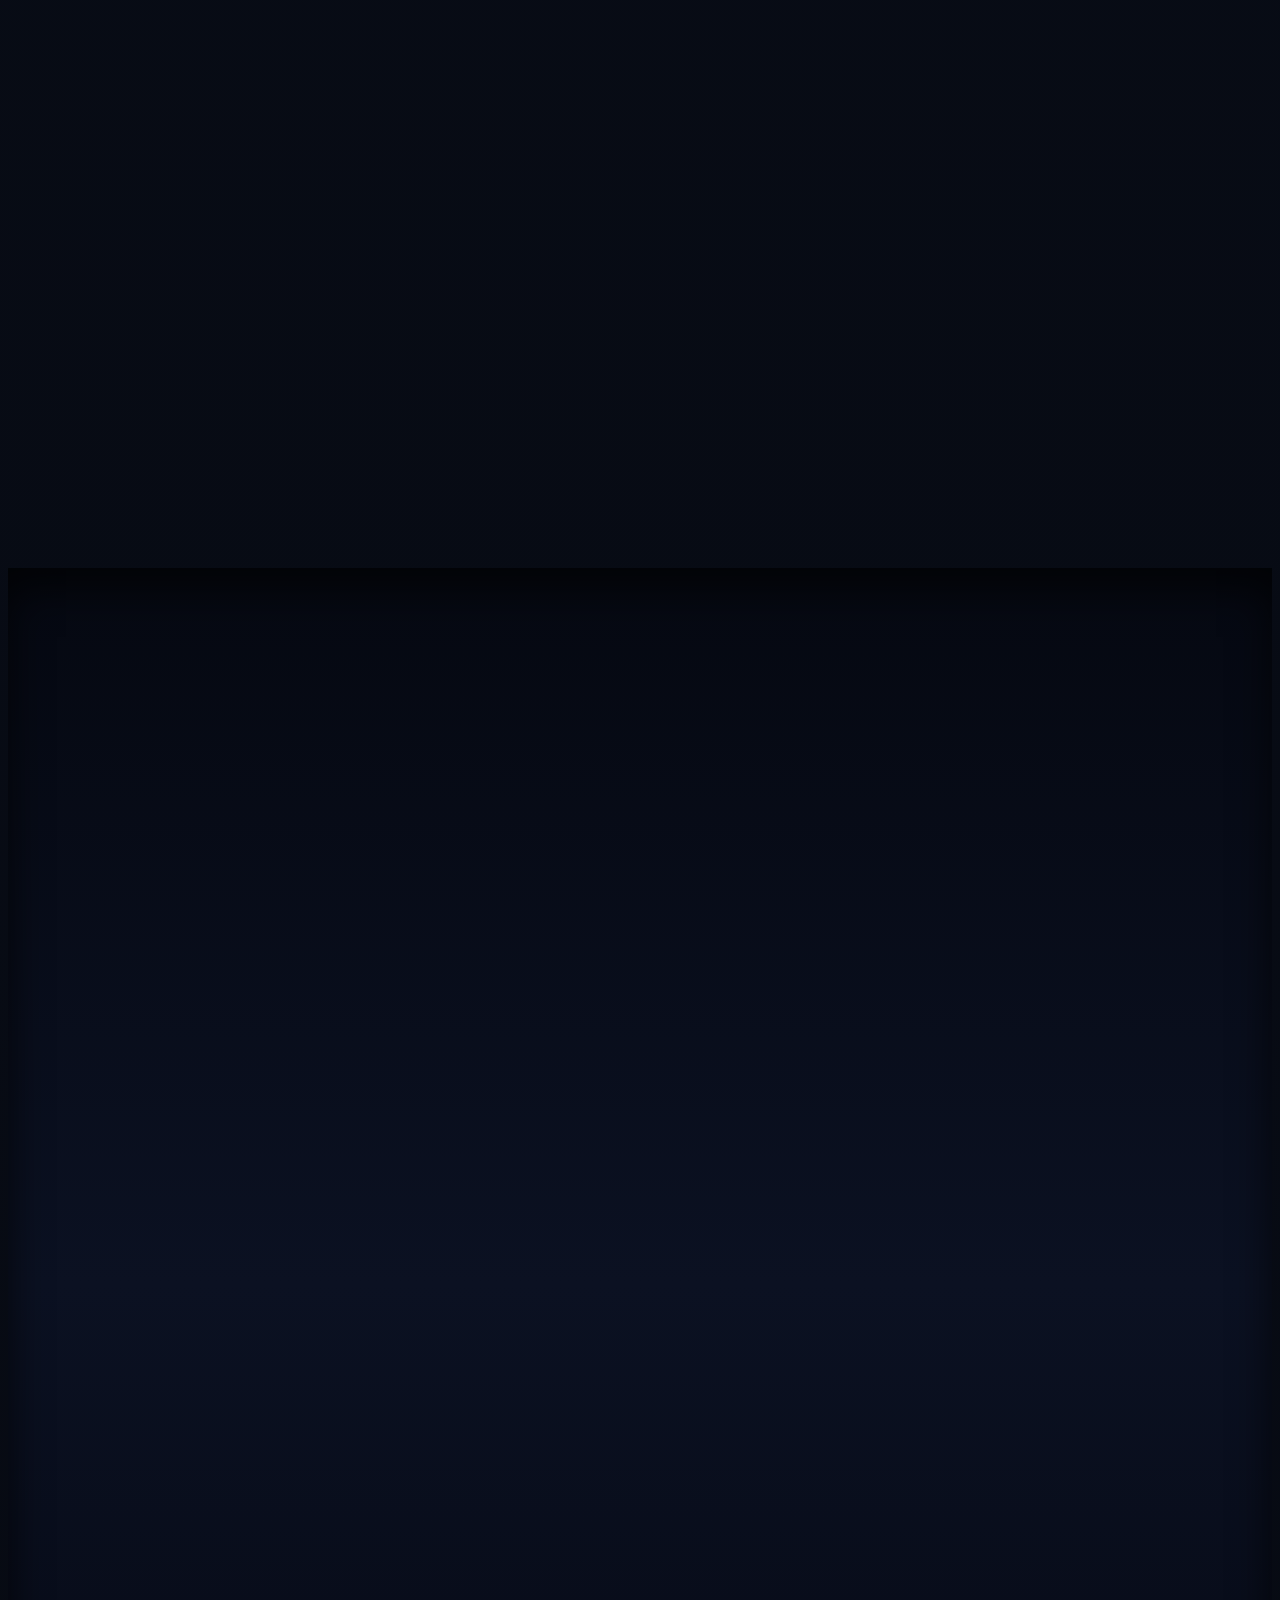
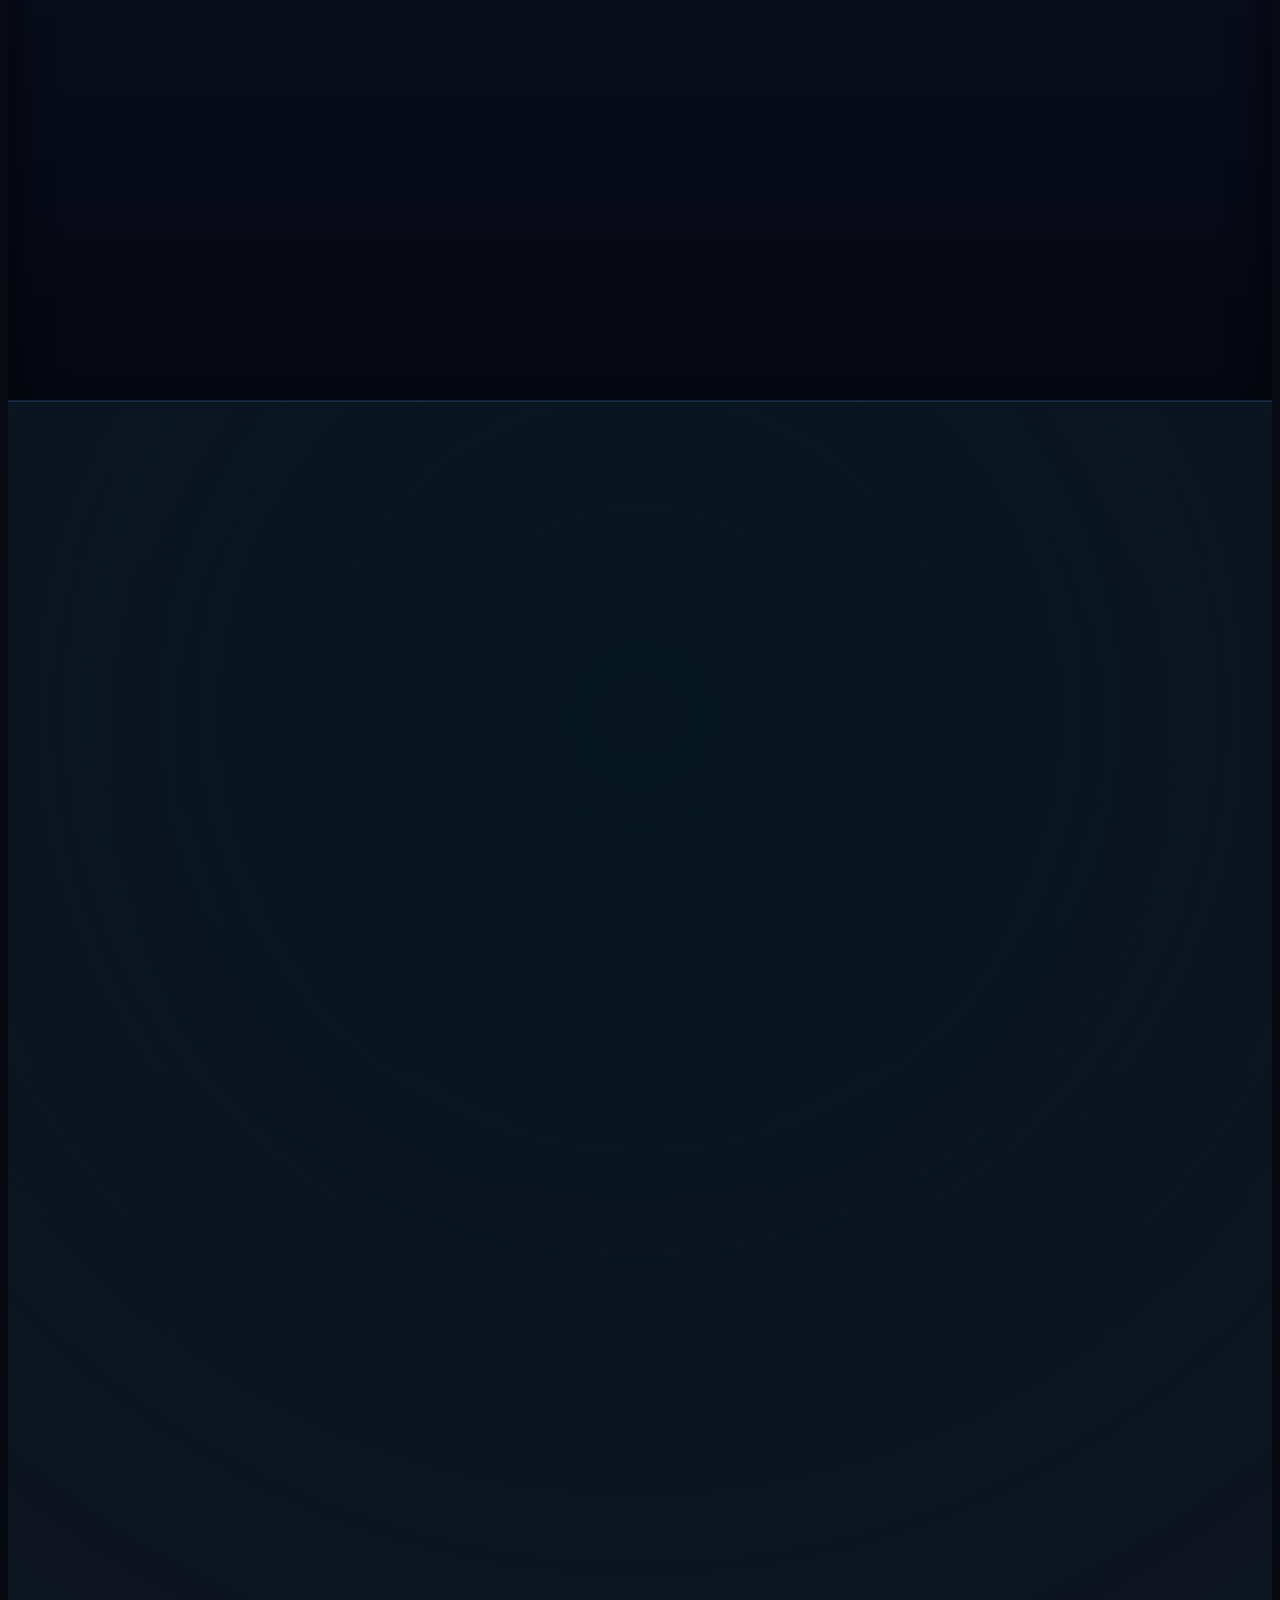
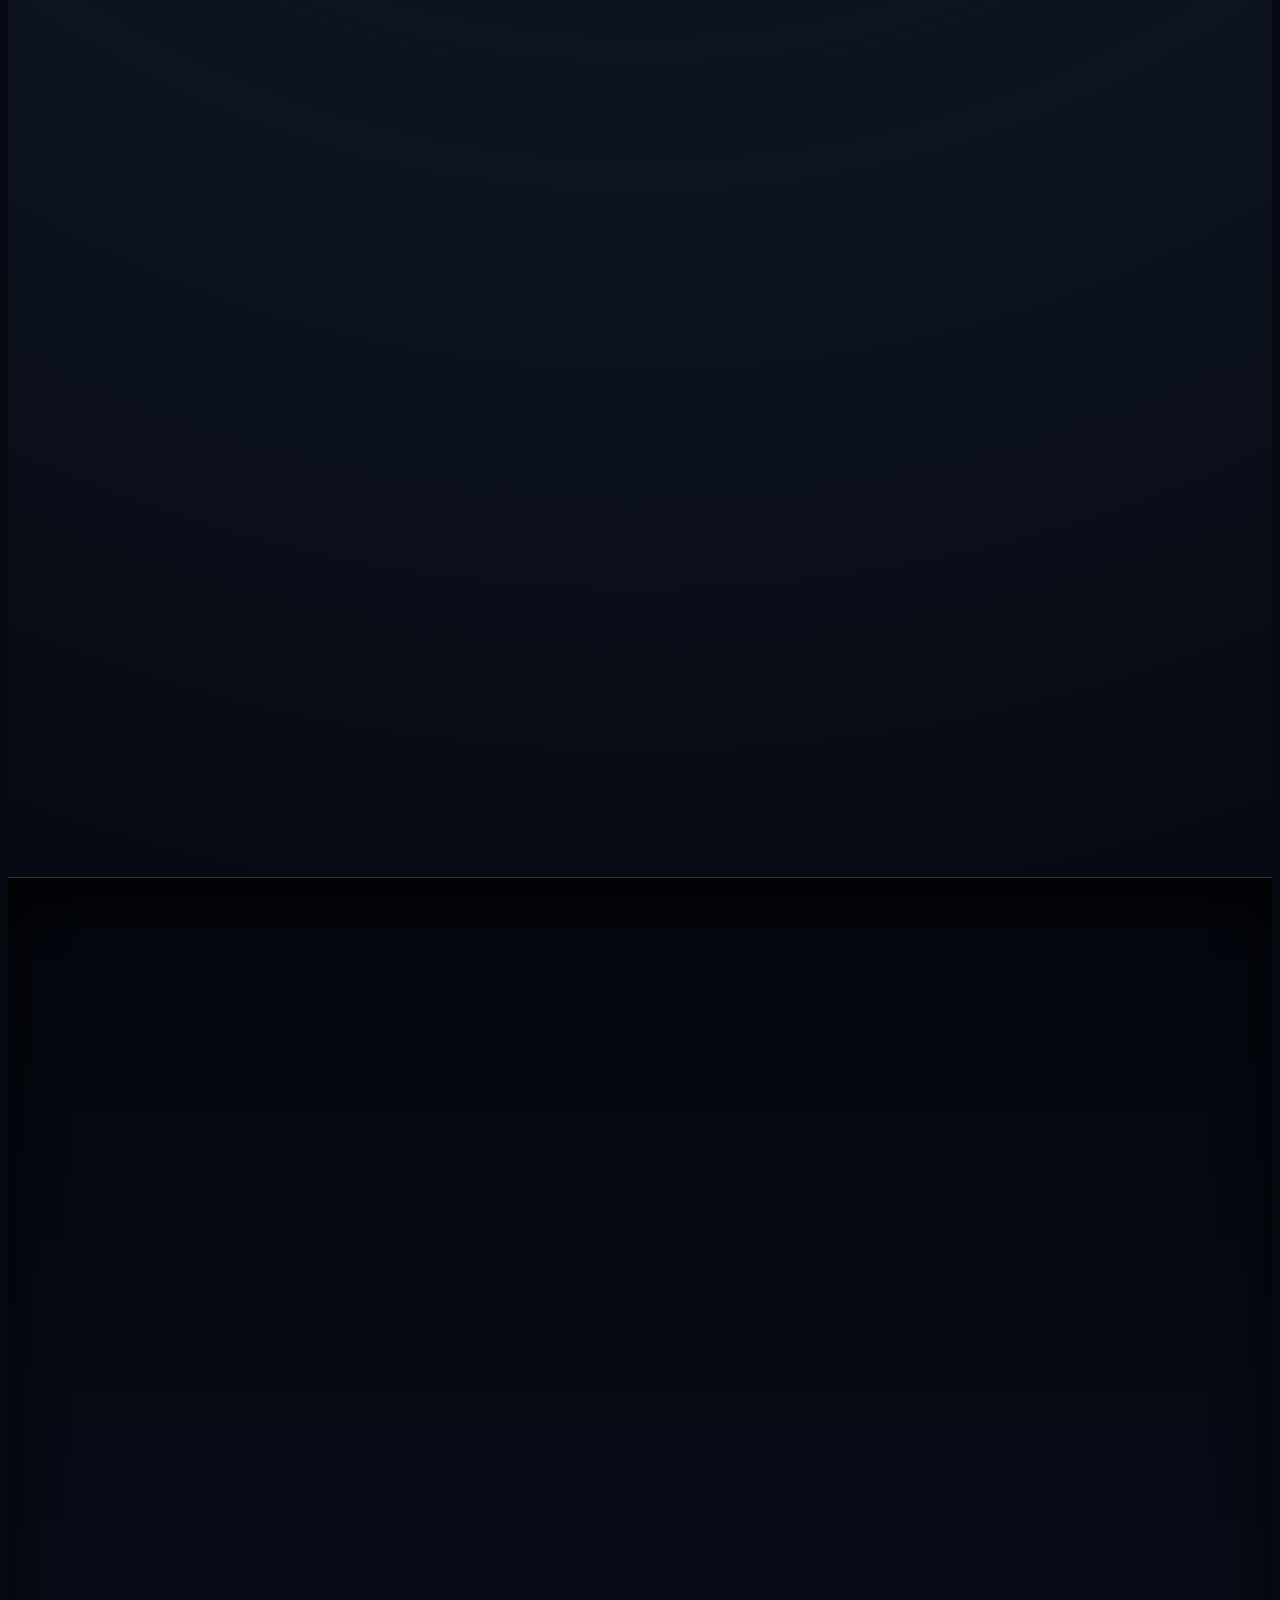
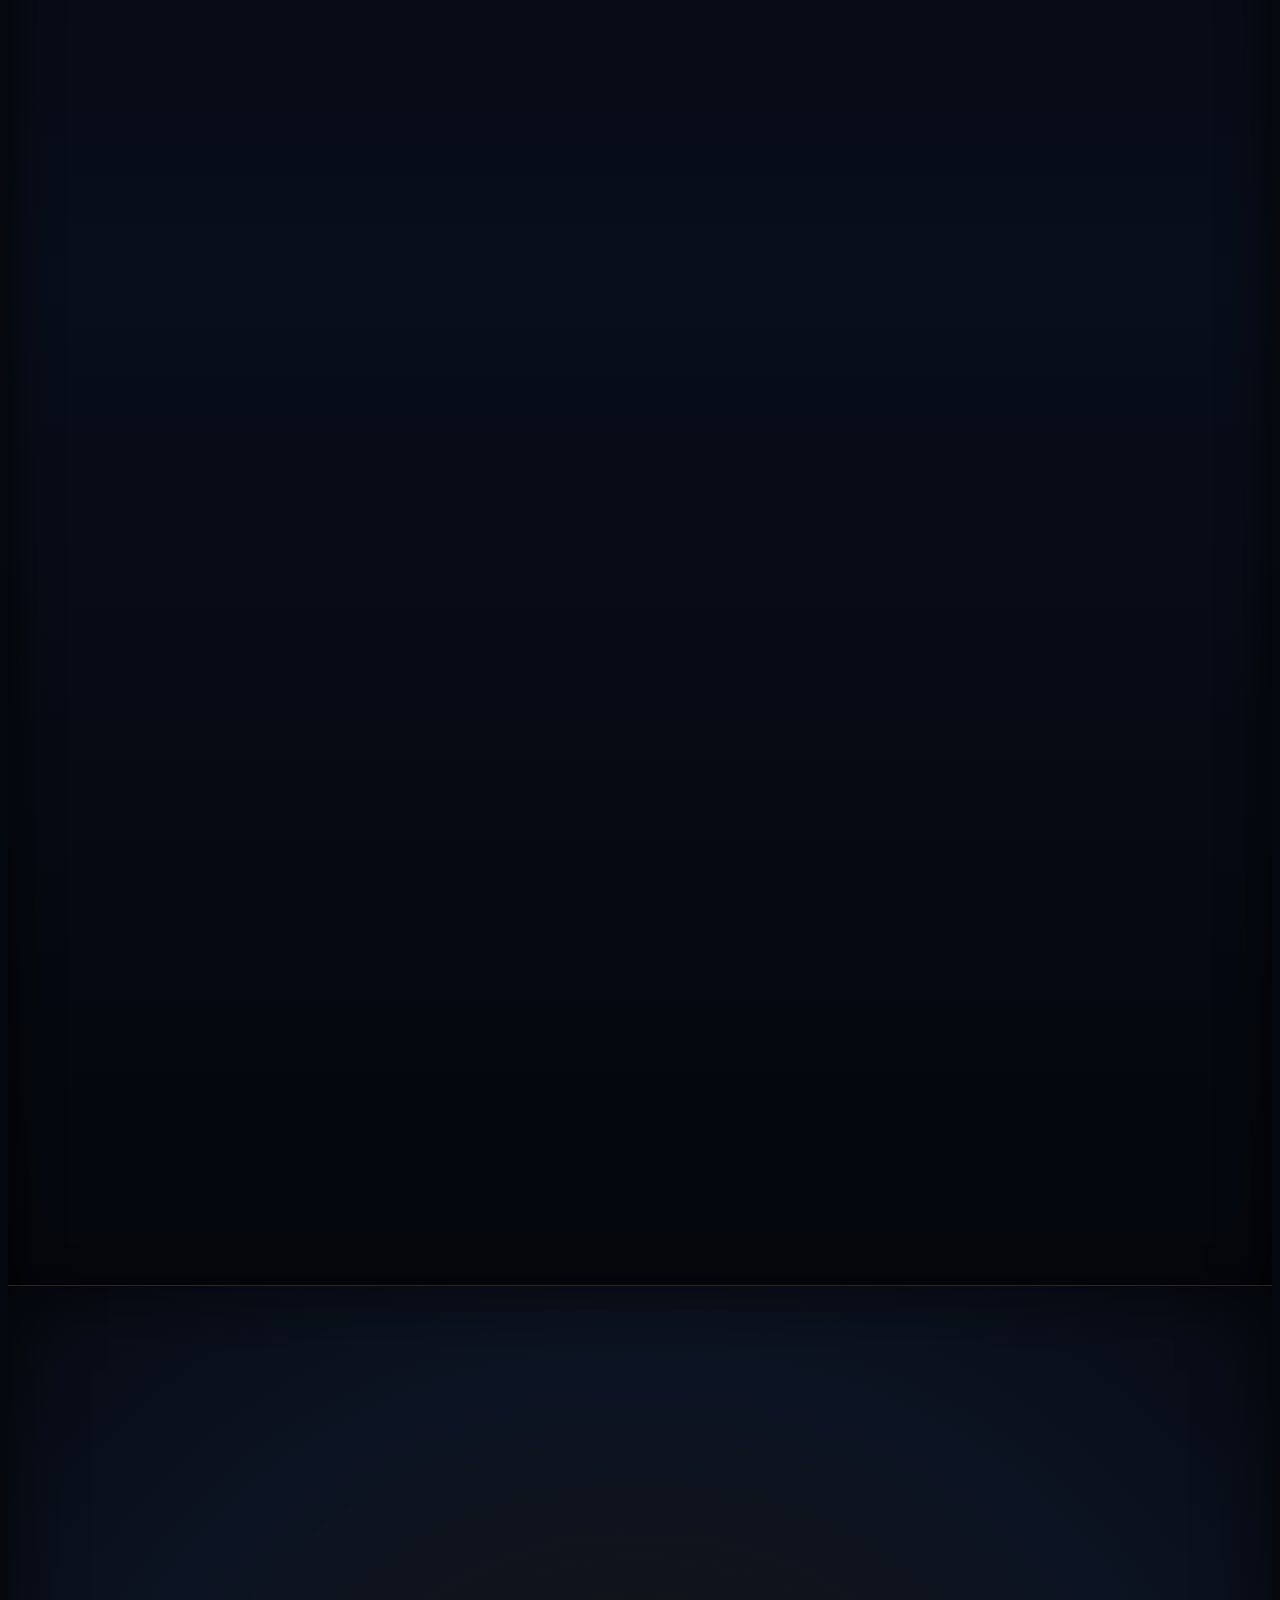
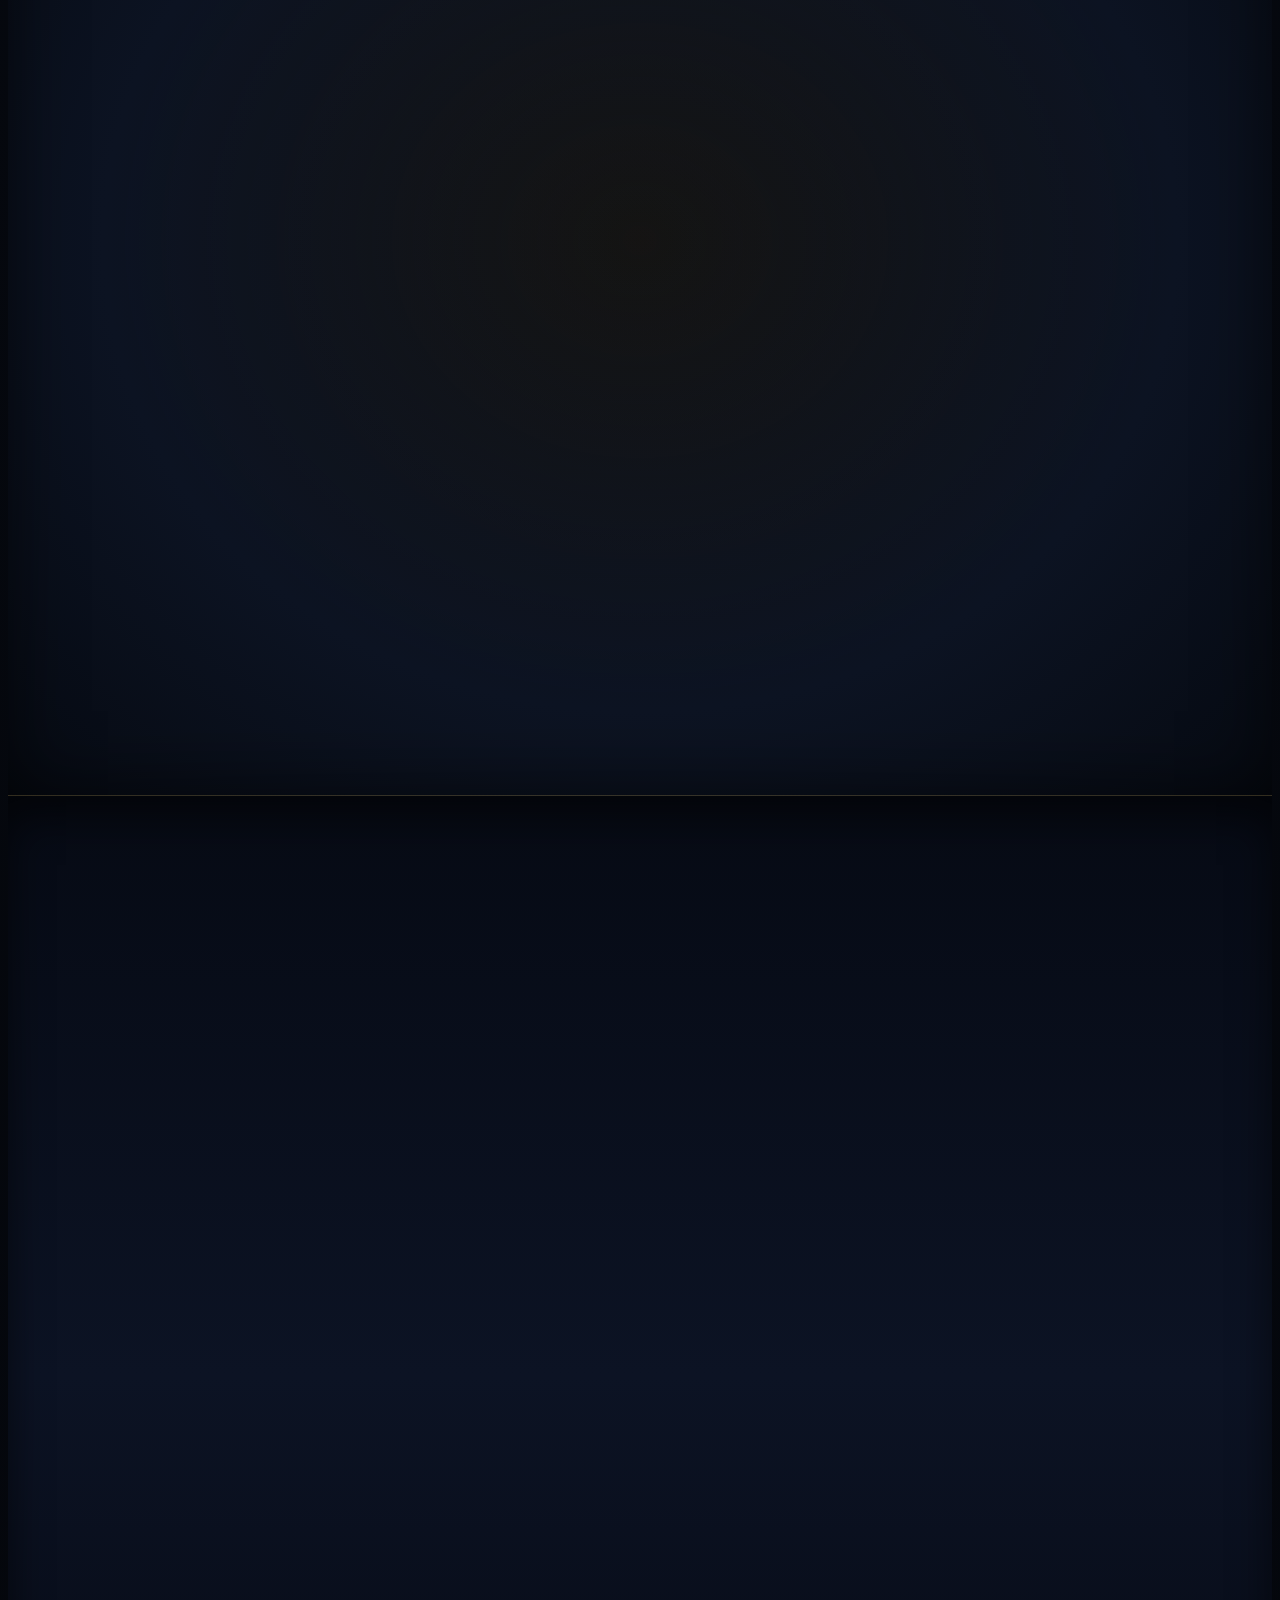
==== commit eb117bb5: "fix(analytics): isolate GA4 tracking to G-71SK3LQF49, remove GT-WKTZM5GN bleed, and scope cookie nam" ====
--- a/index.html
+++ b/index.html
@@ -5,14 +5,17 @@
     <meta name="viewport" content="width=device-width, initial-scale=1.0" />
 
     <!-- Google tag (gtag.js) -->
-    <script async src="https://www.googletagmanager.com/gtag/js?id=GT-WKTZM5GN"></script>
+    <script async src="https://www.googletagmanager.com/gtag/js?id=G-71SK3LQF49"></script>
     <script>
       window.dataLayer = window.dataLayer || [];
       function gtag(){dataLayer.push(arguments);}
       gtag('js', new Date());
 
-      gtag('config', 'G-71SK3LQF49');
-      gtag('config', 'GT-WKTZM5GN');
+      gtag('config', 'G-71SK3LQF49', {
+        cookie_domain: 'lasik.maranoeye.com',
+        cookie_prefix: 'mec_lasik',
+        cookie_flags: 'SameSite=None;Secure'
+      });
       gtag('config', 'AW-18197167741');
       gtag('config', 'AW-17962563730');
     </script>
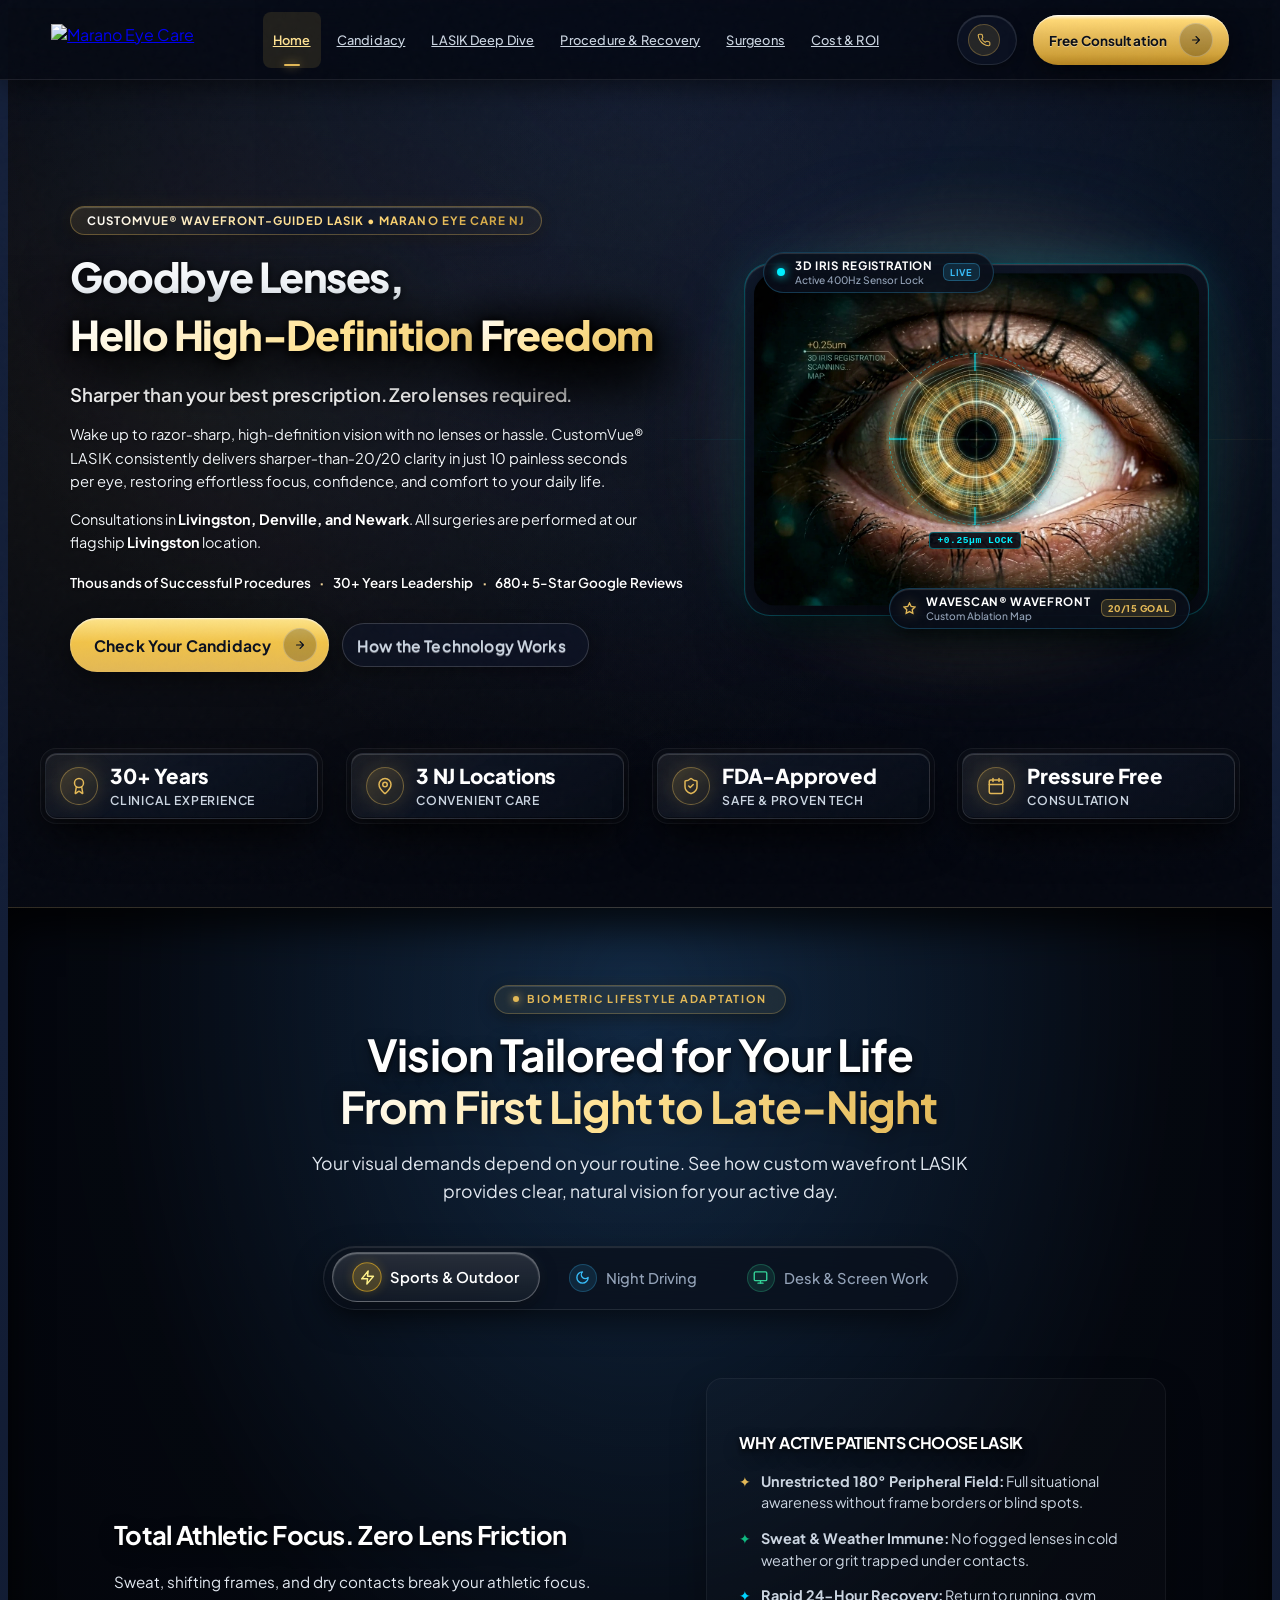
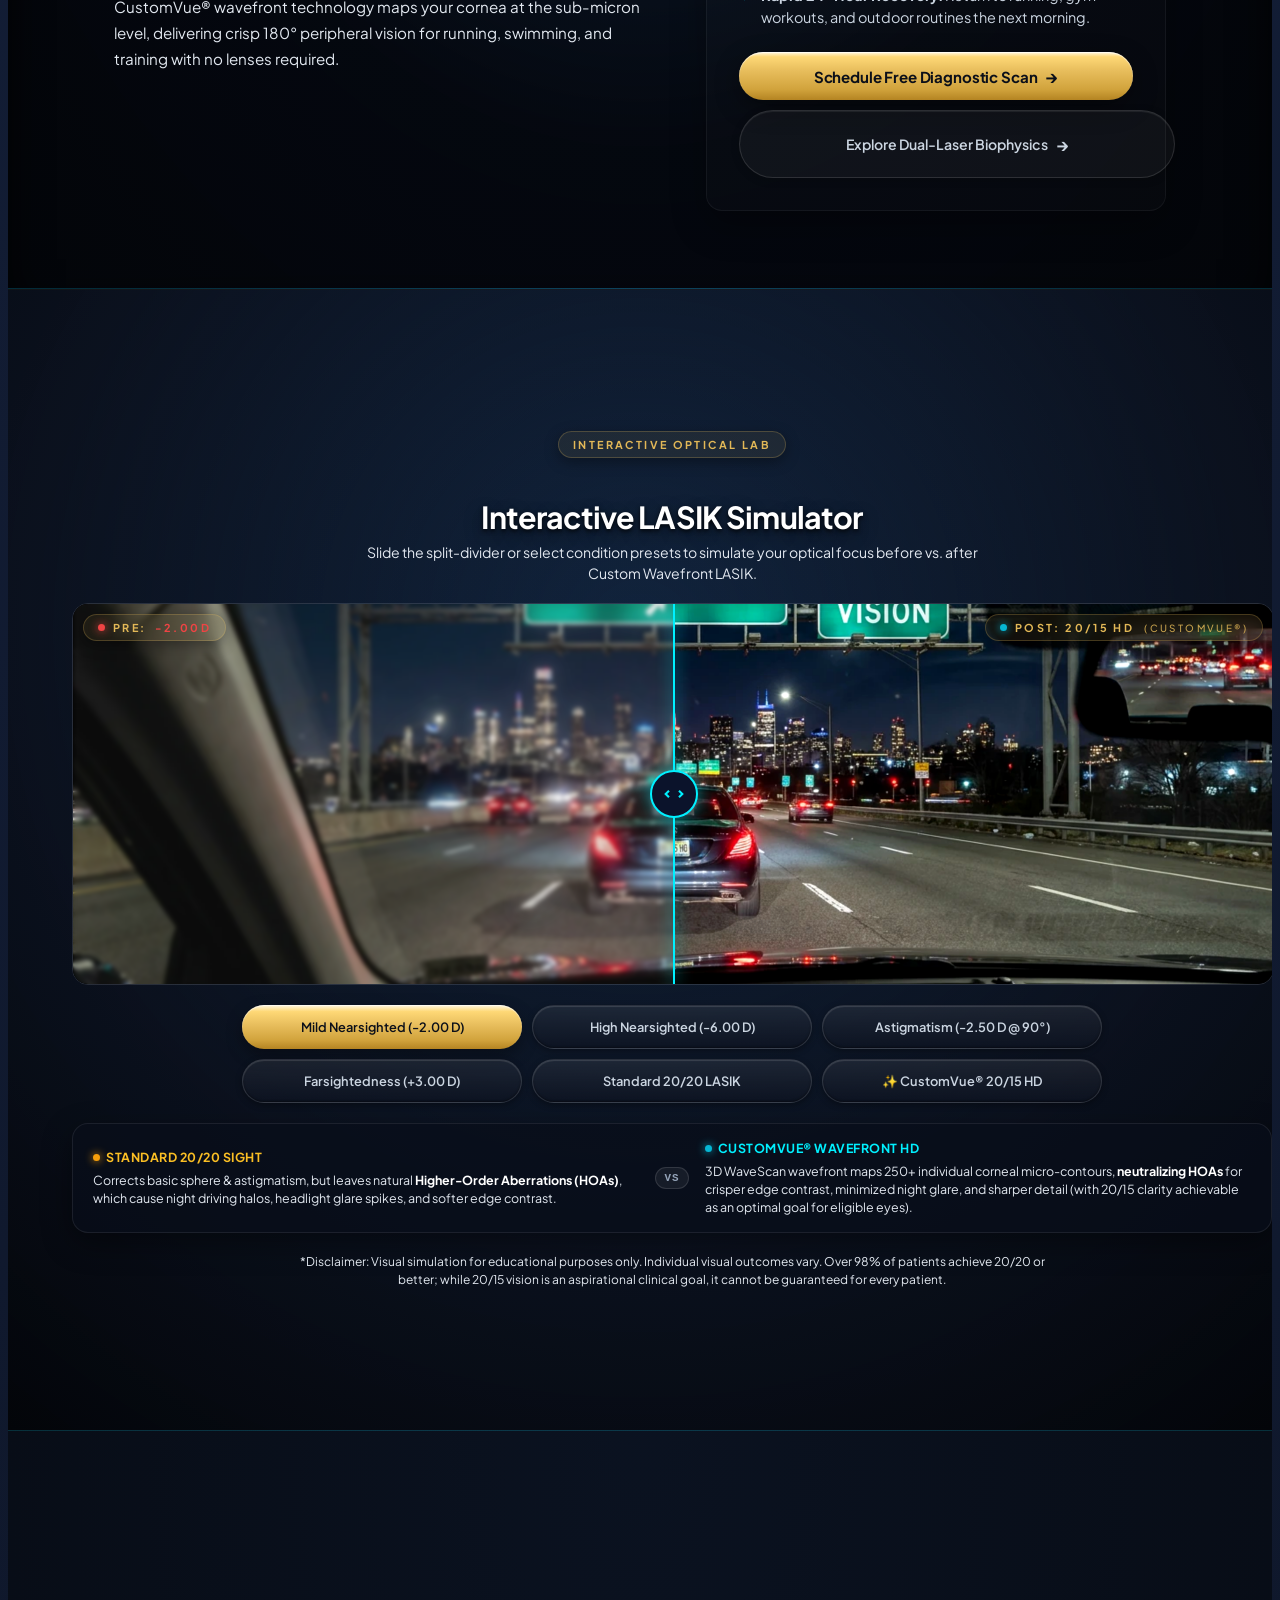
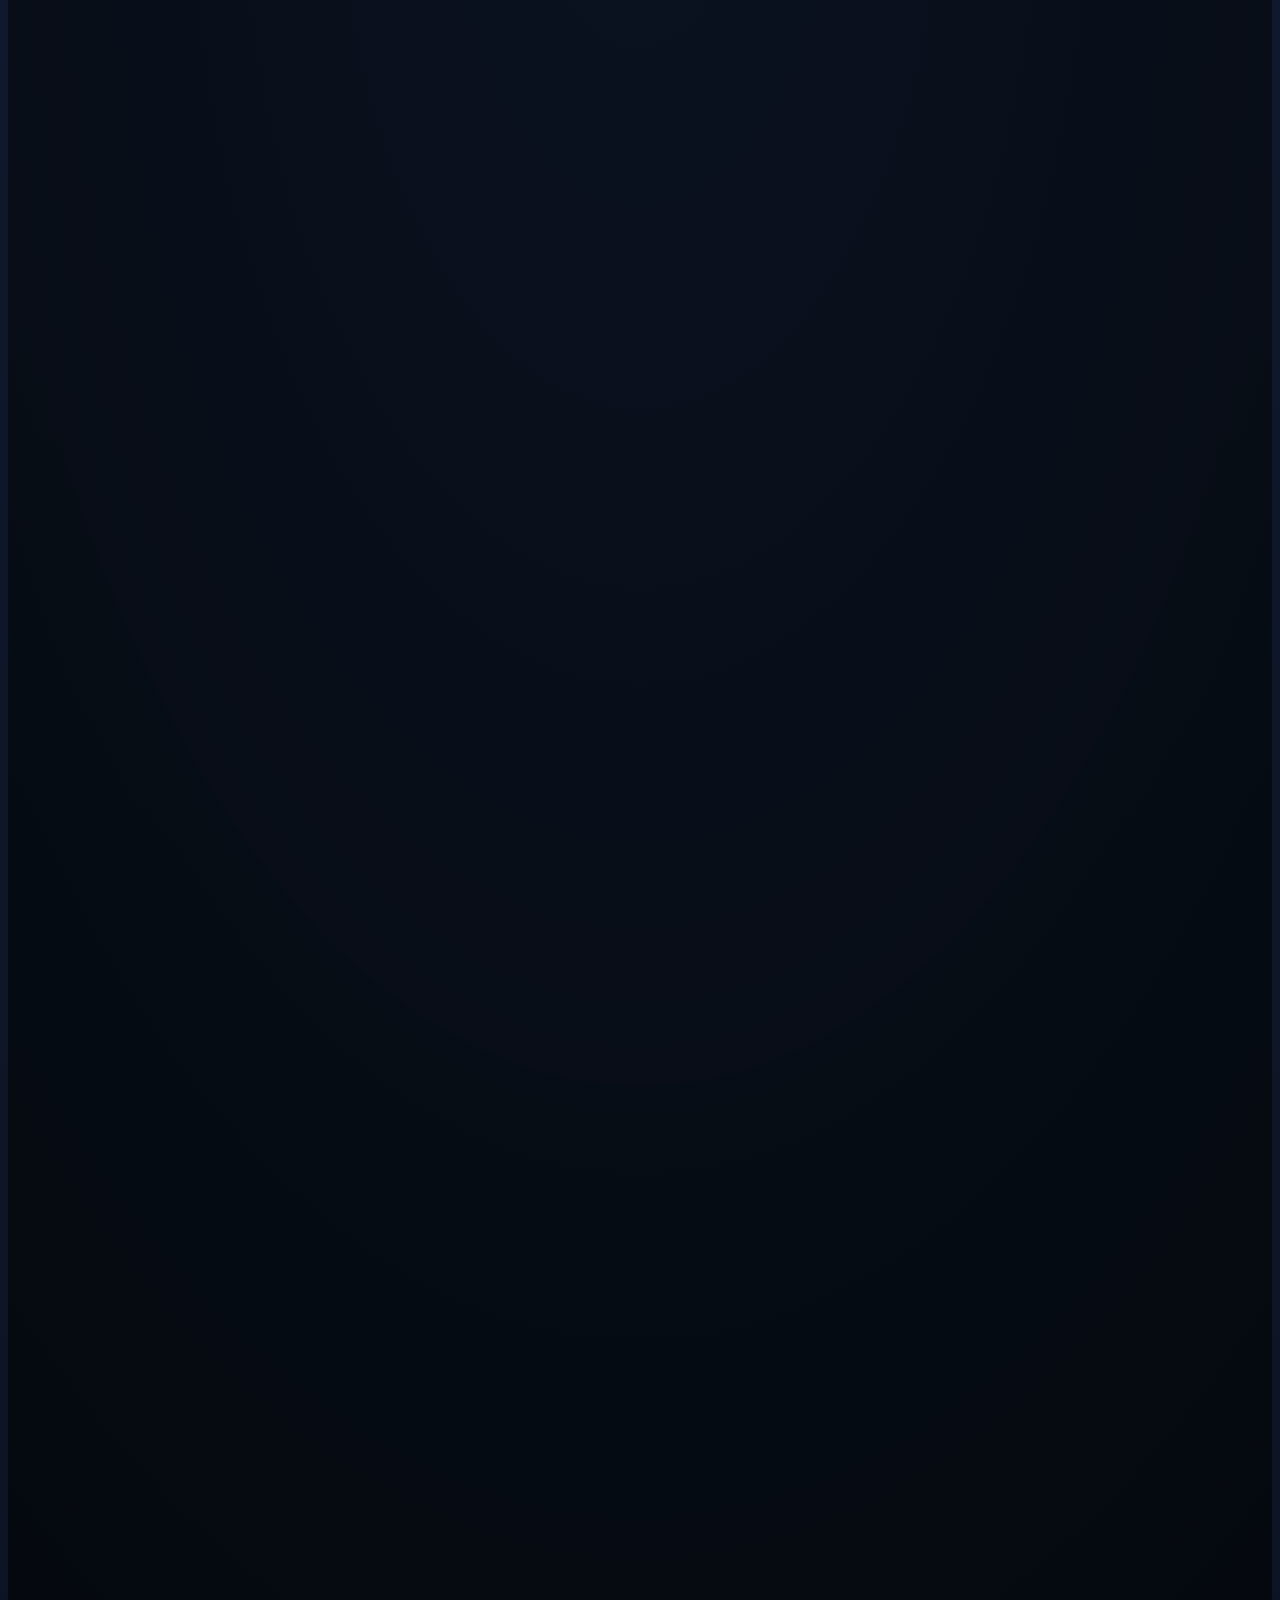
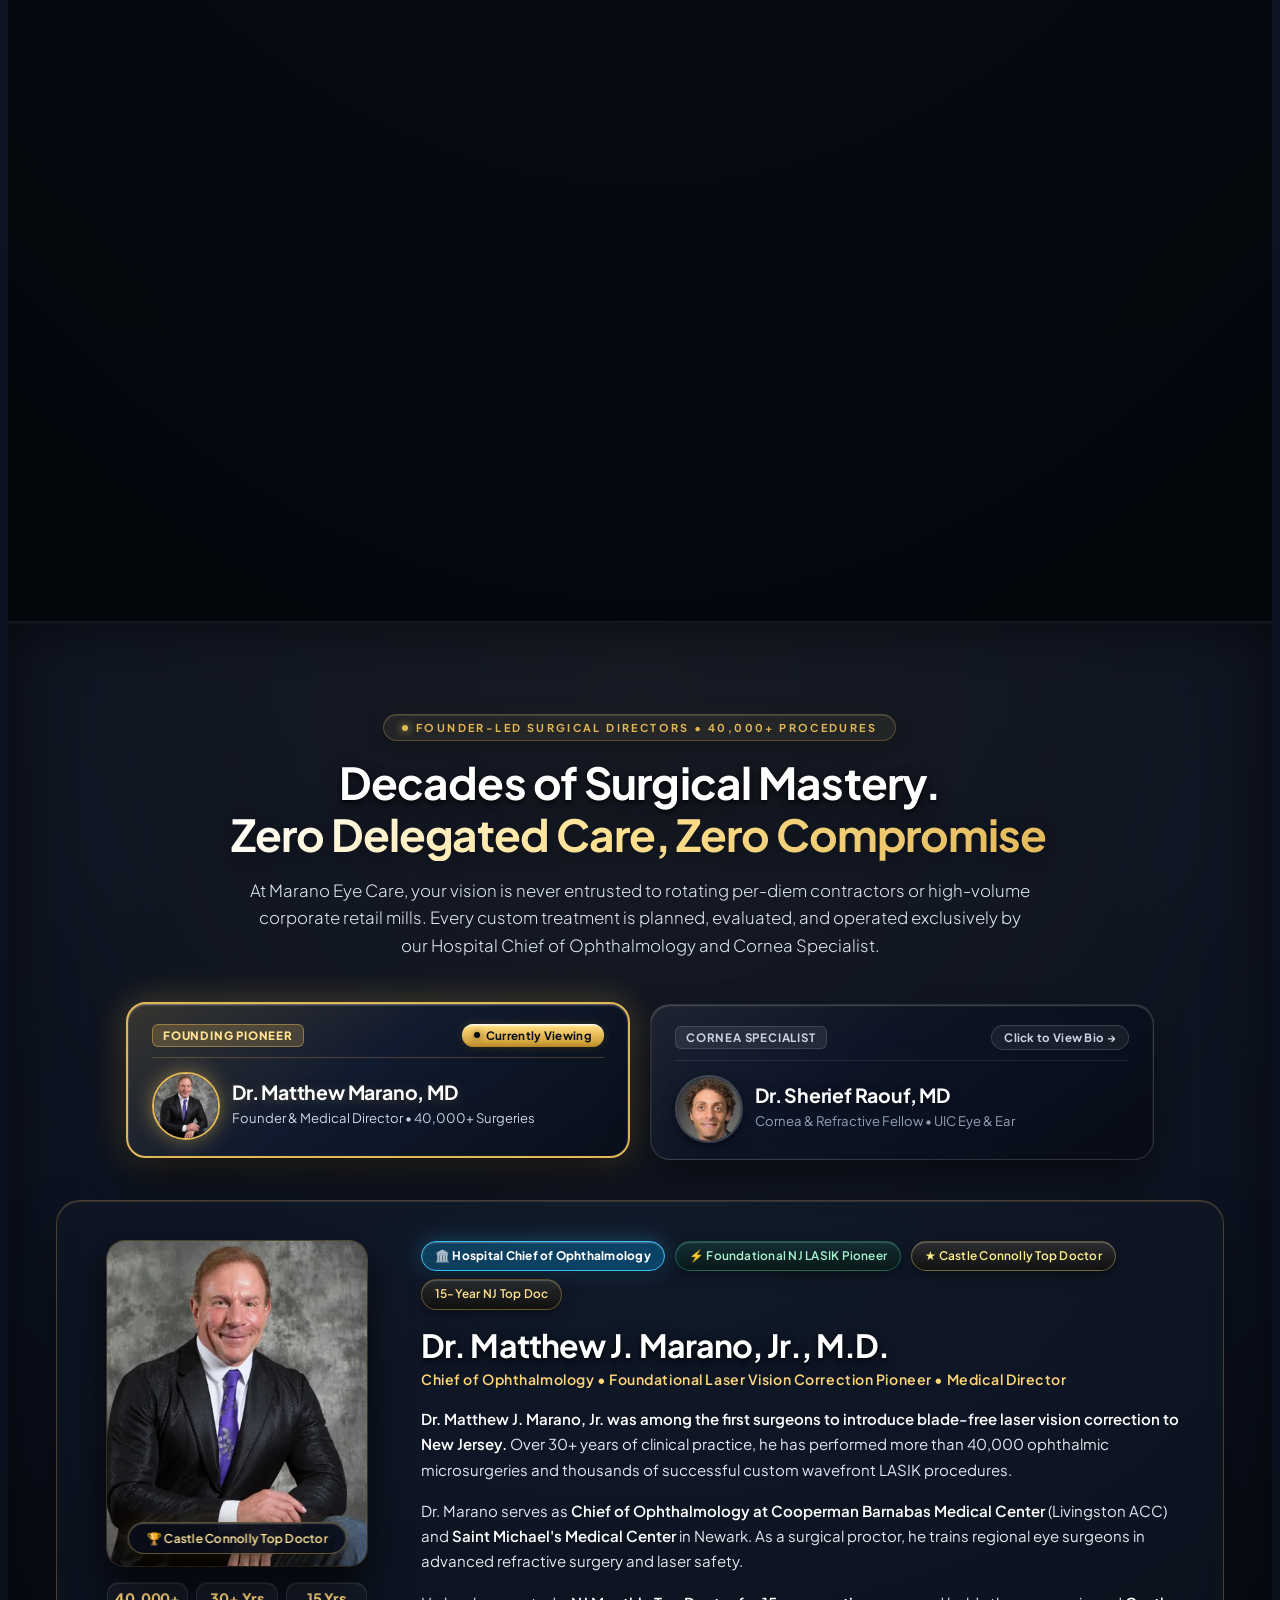
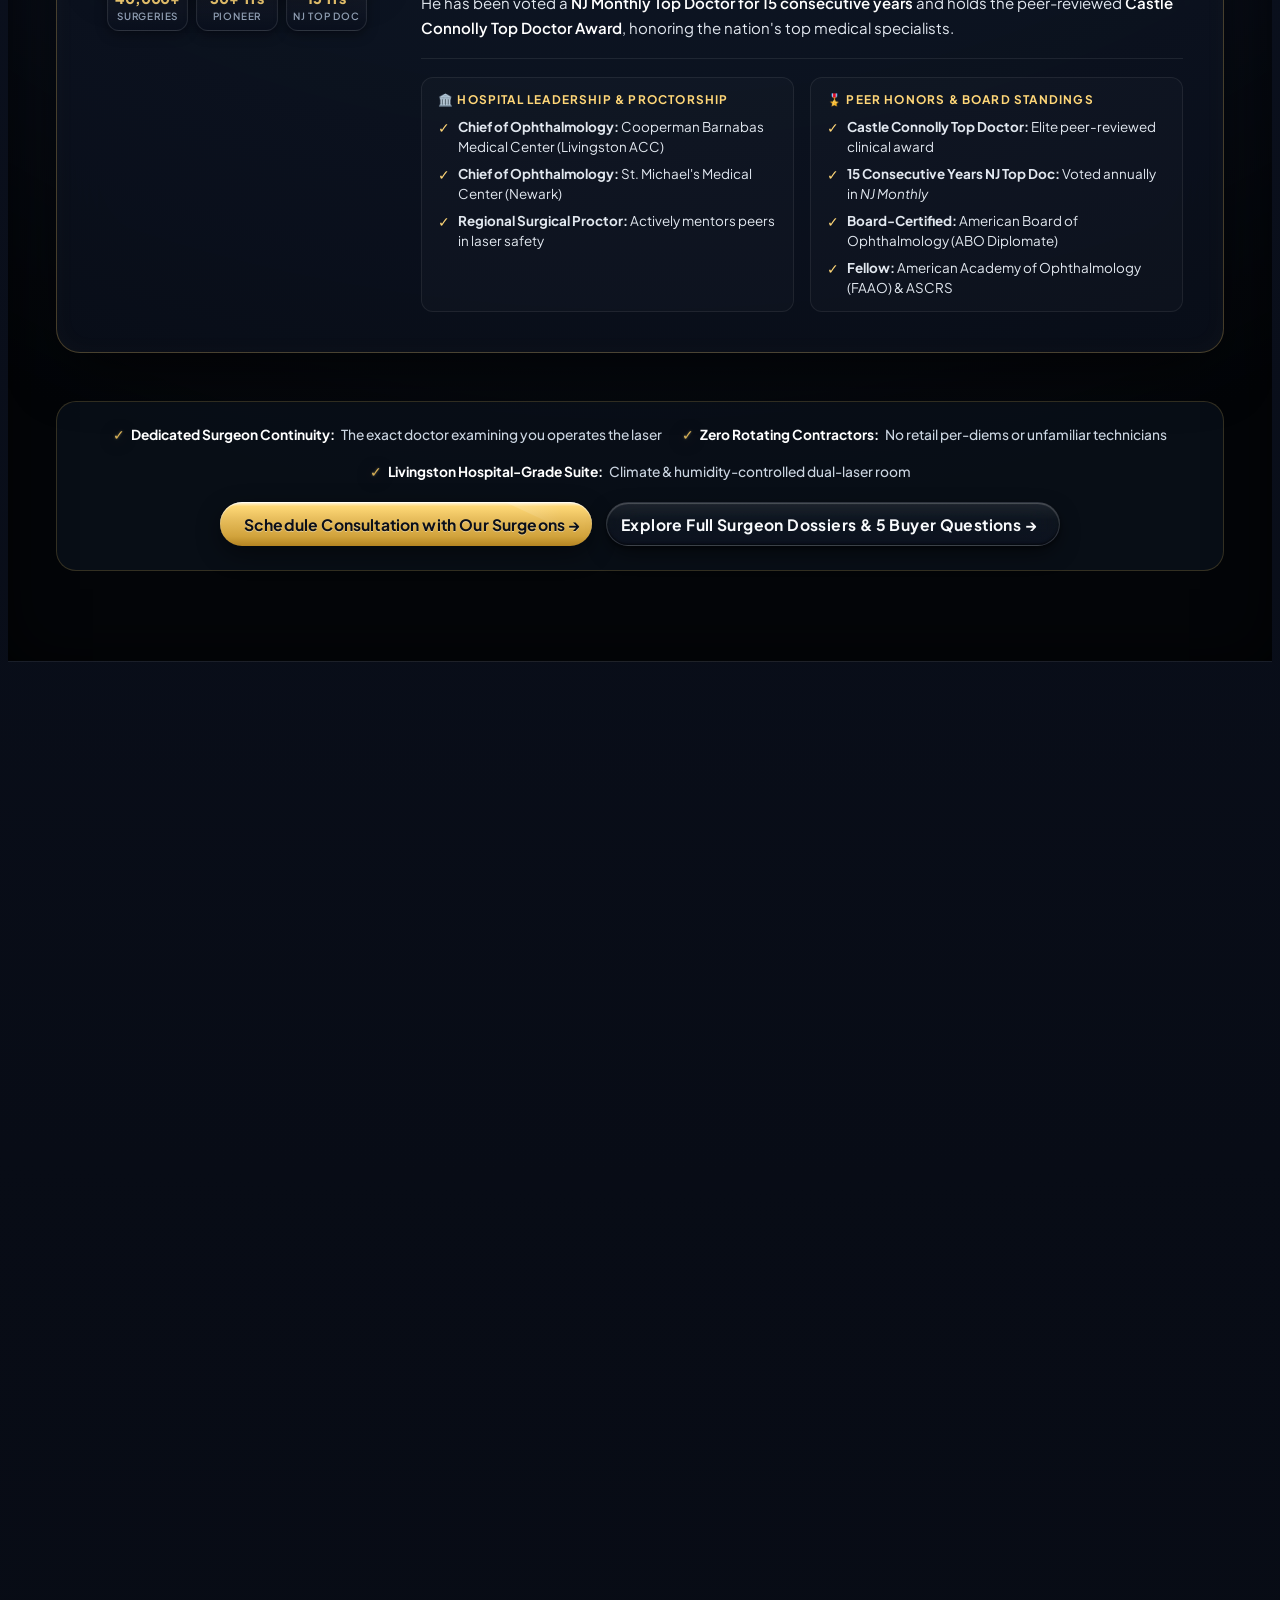
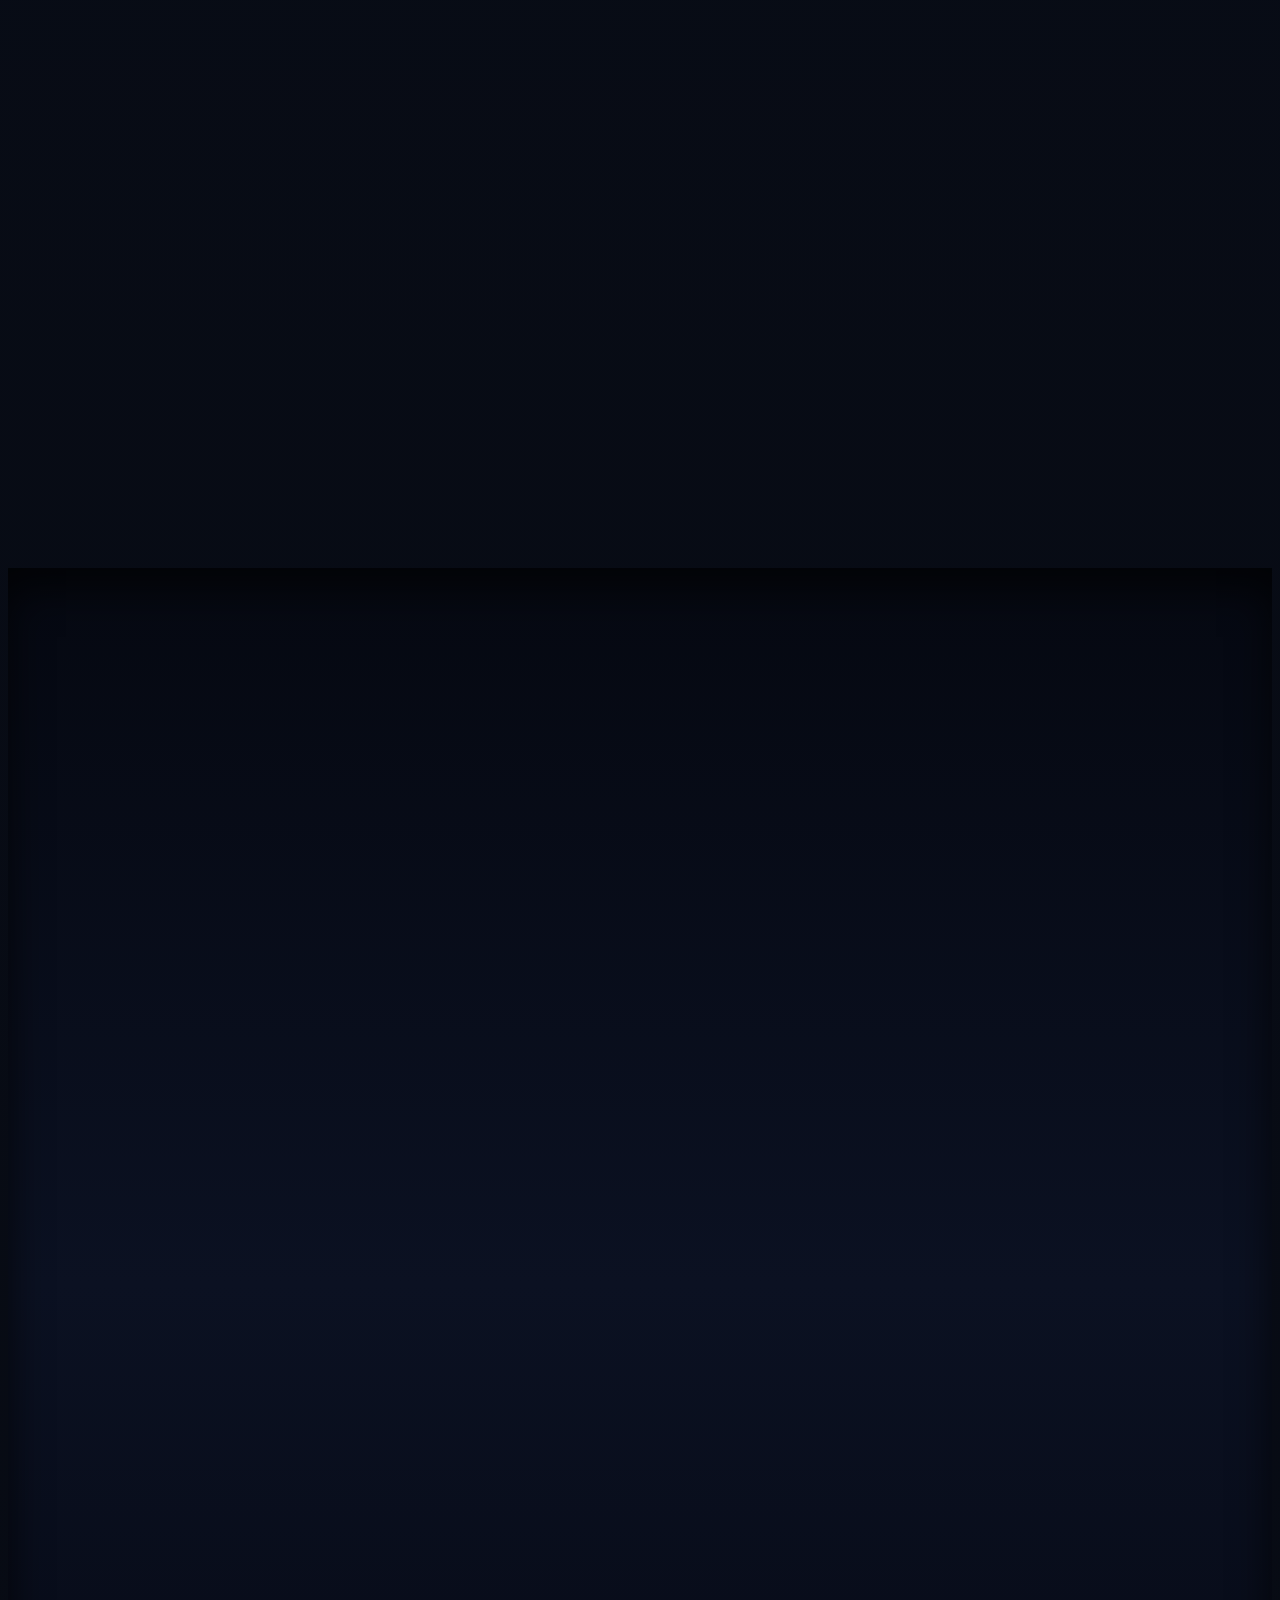
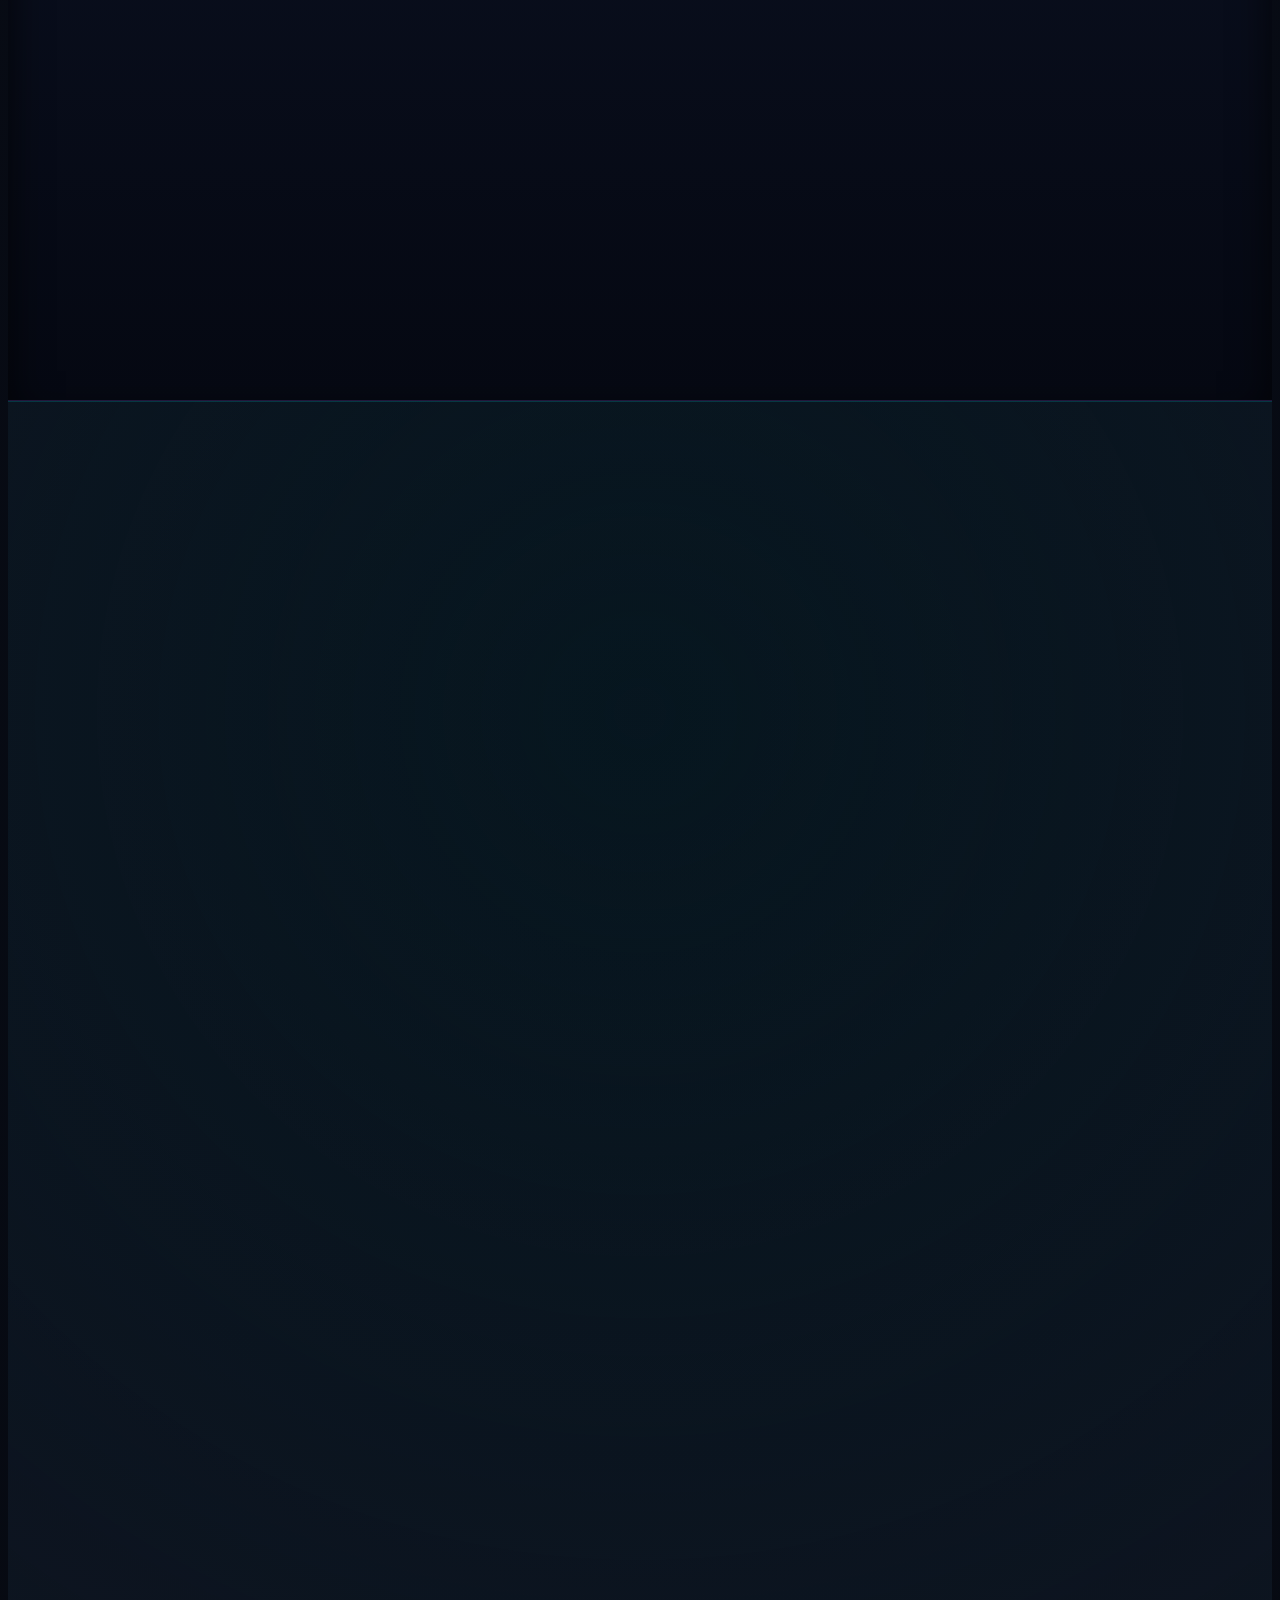
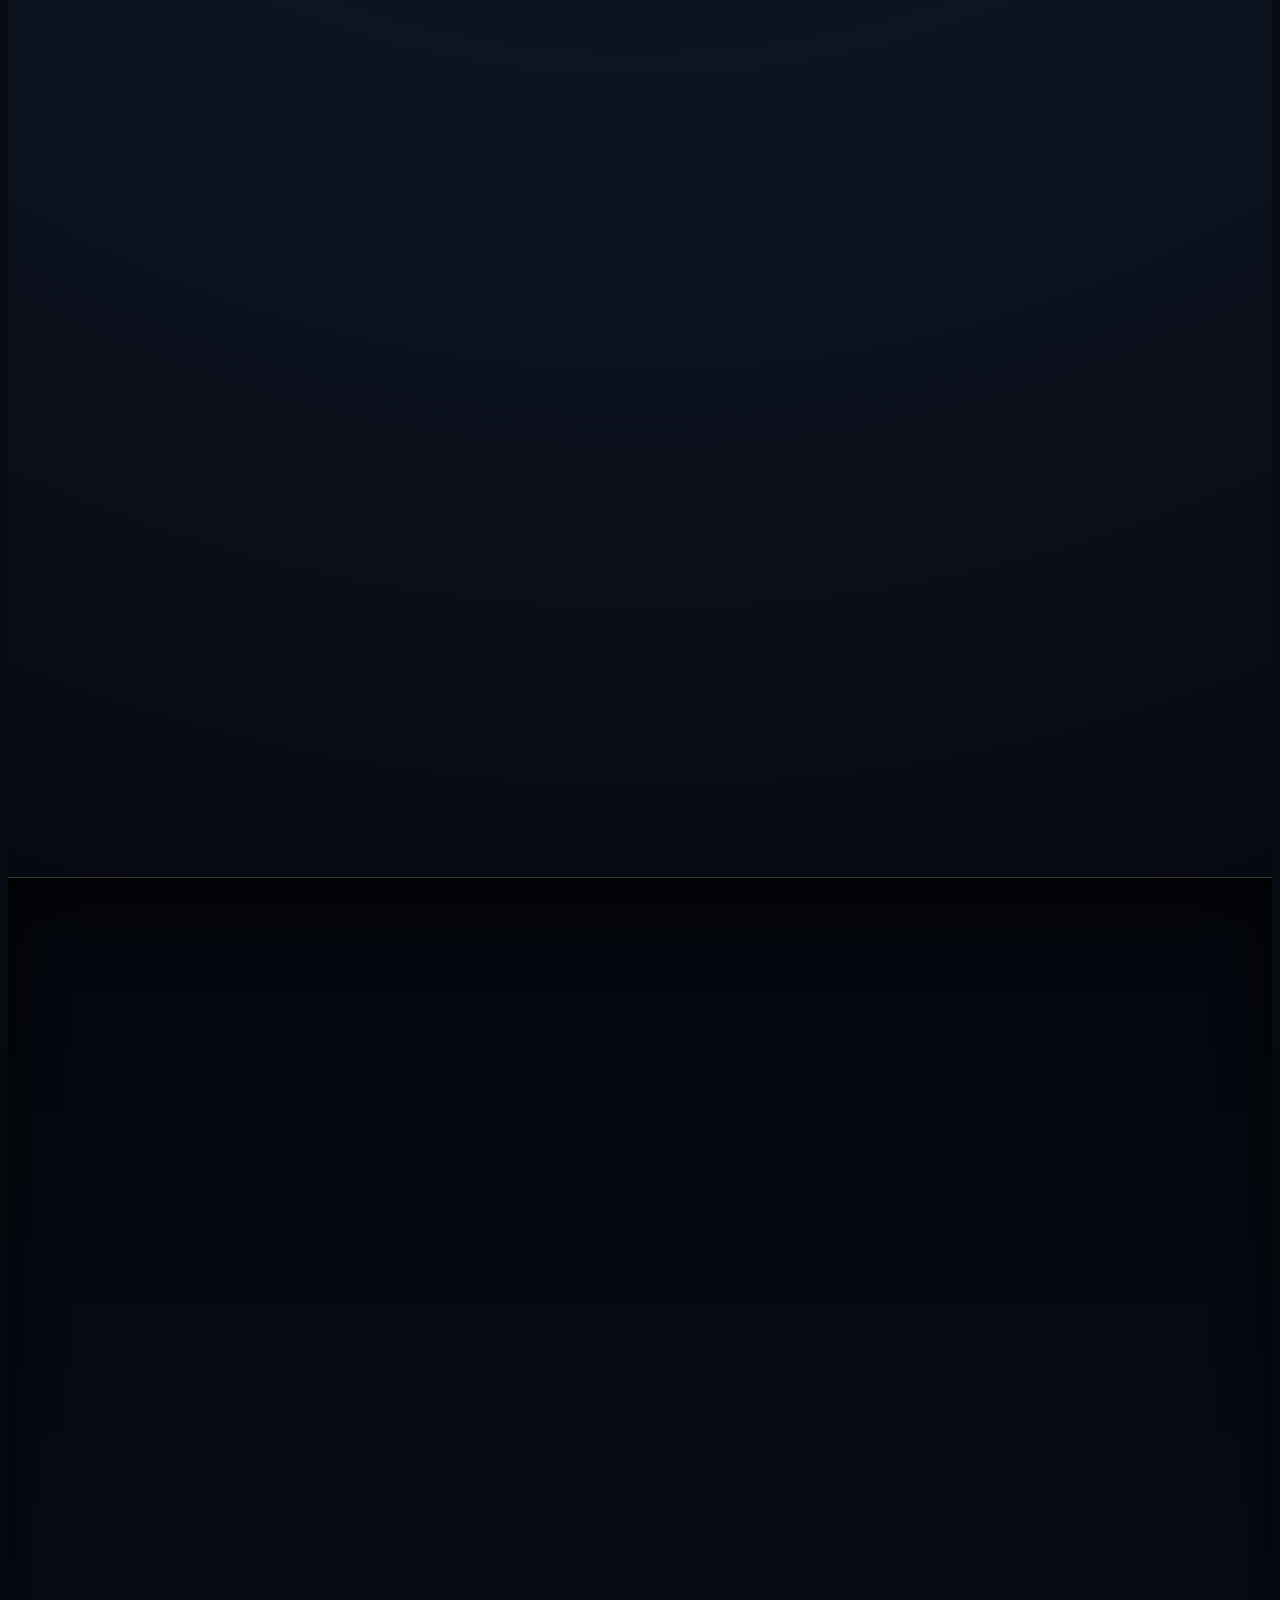
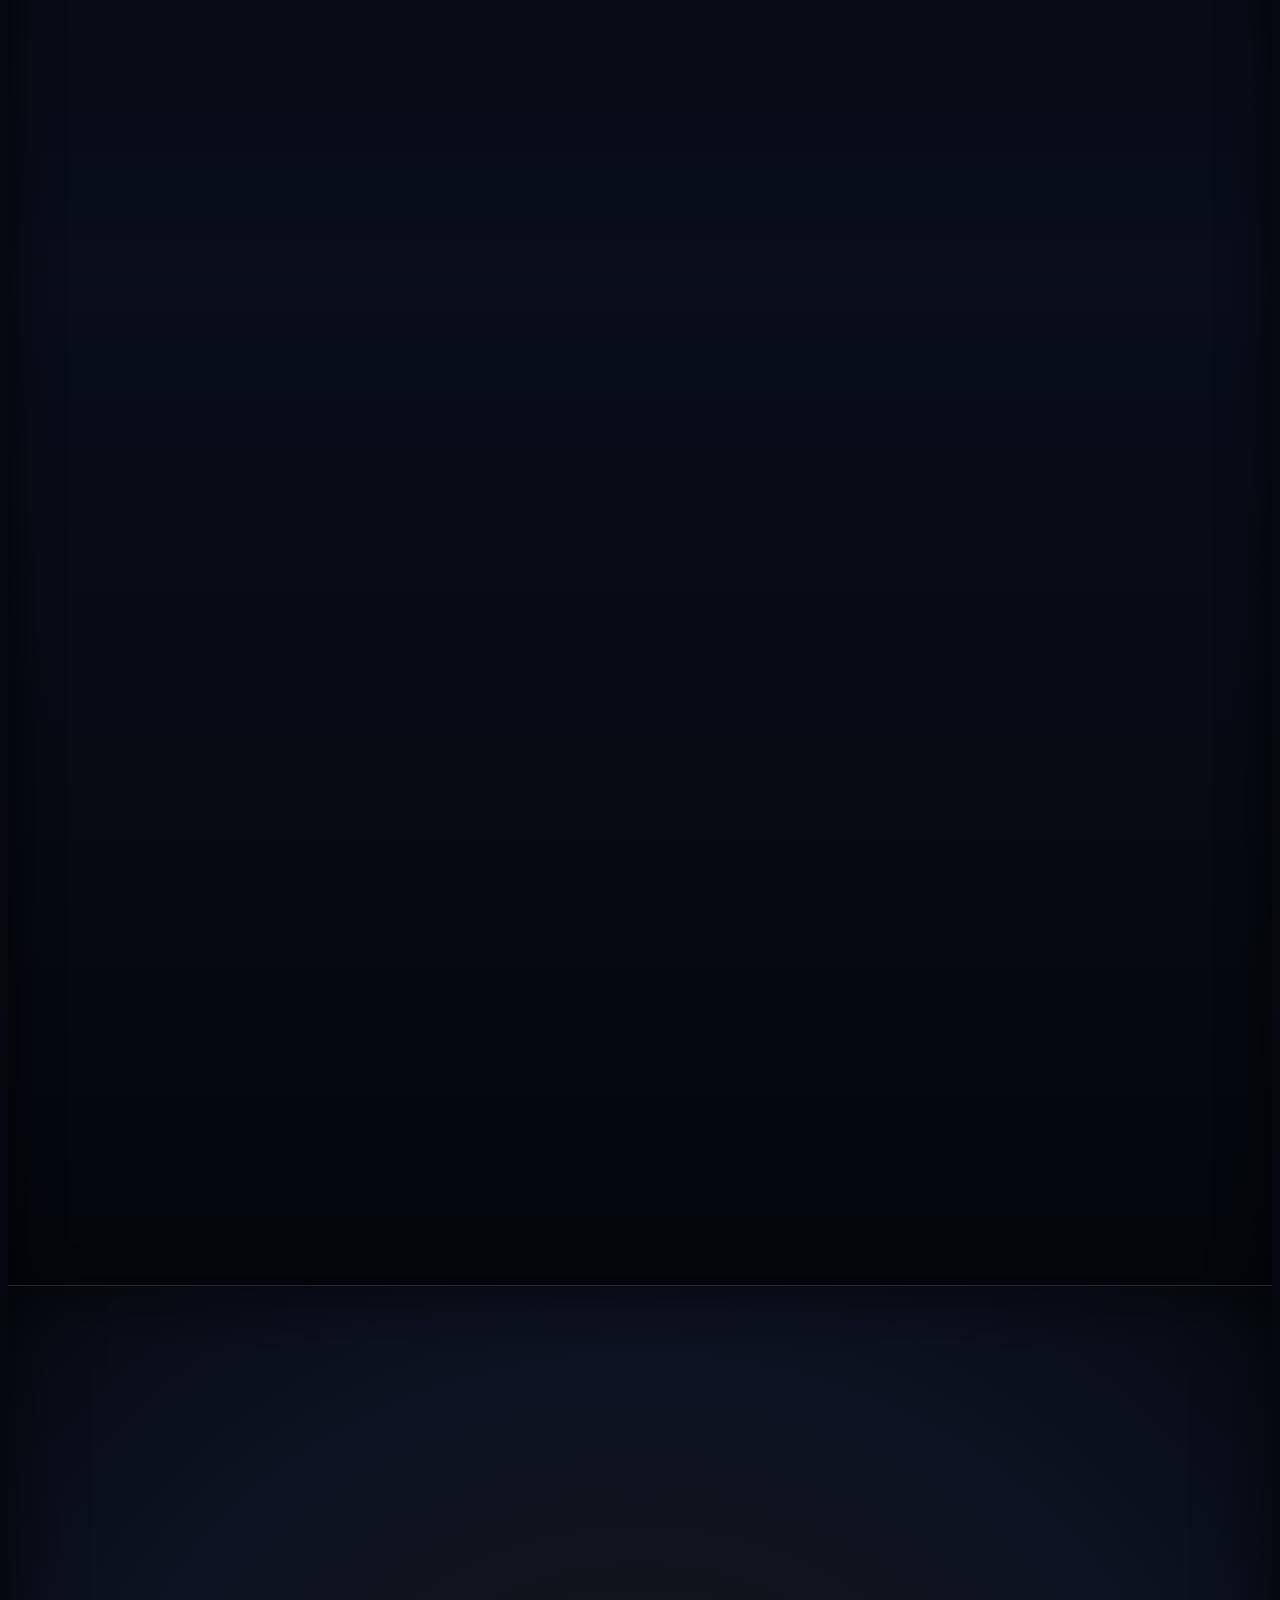
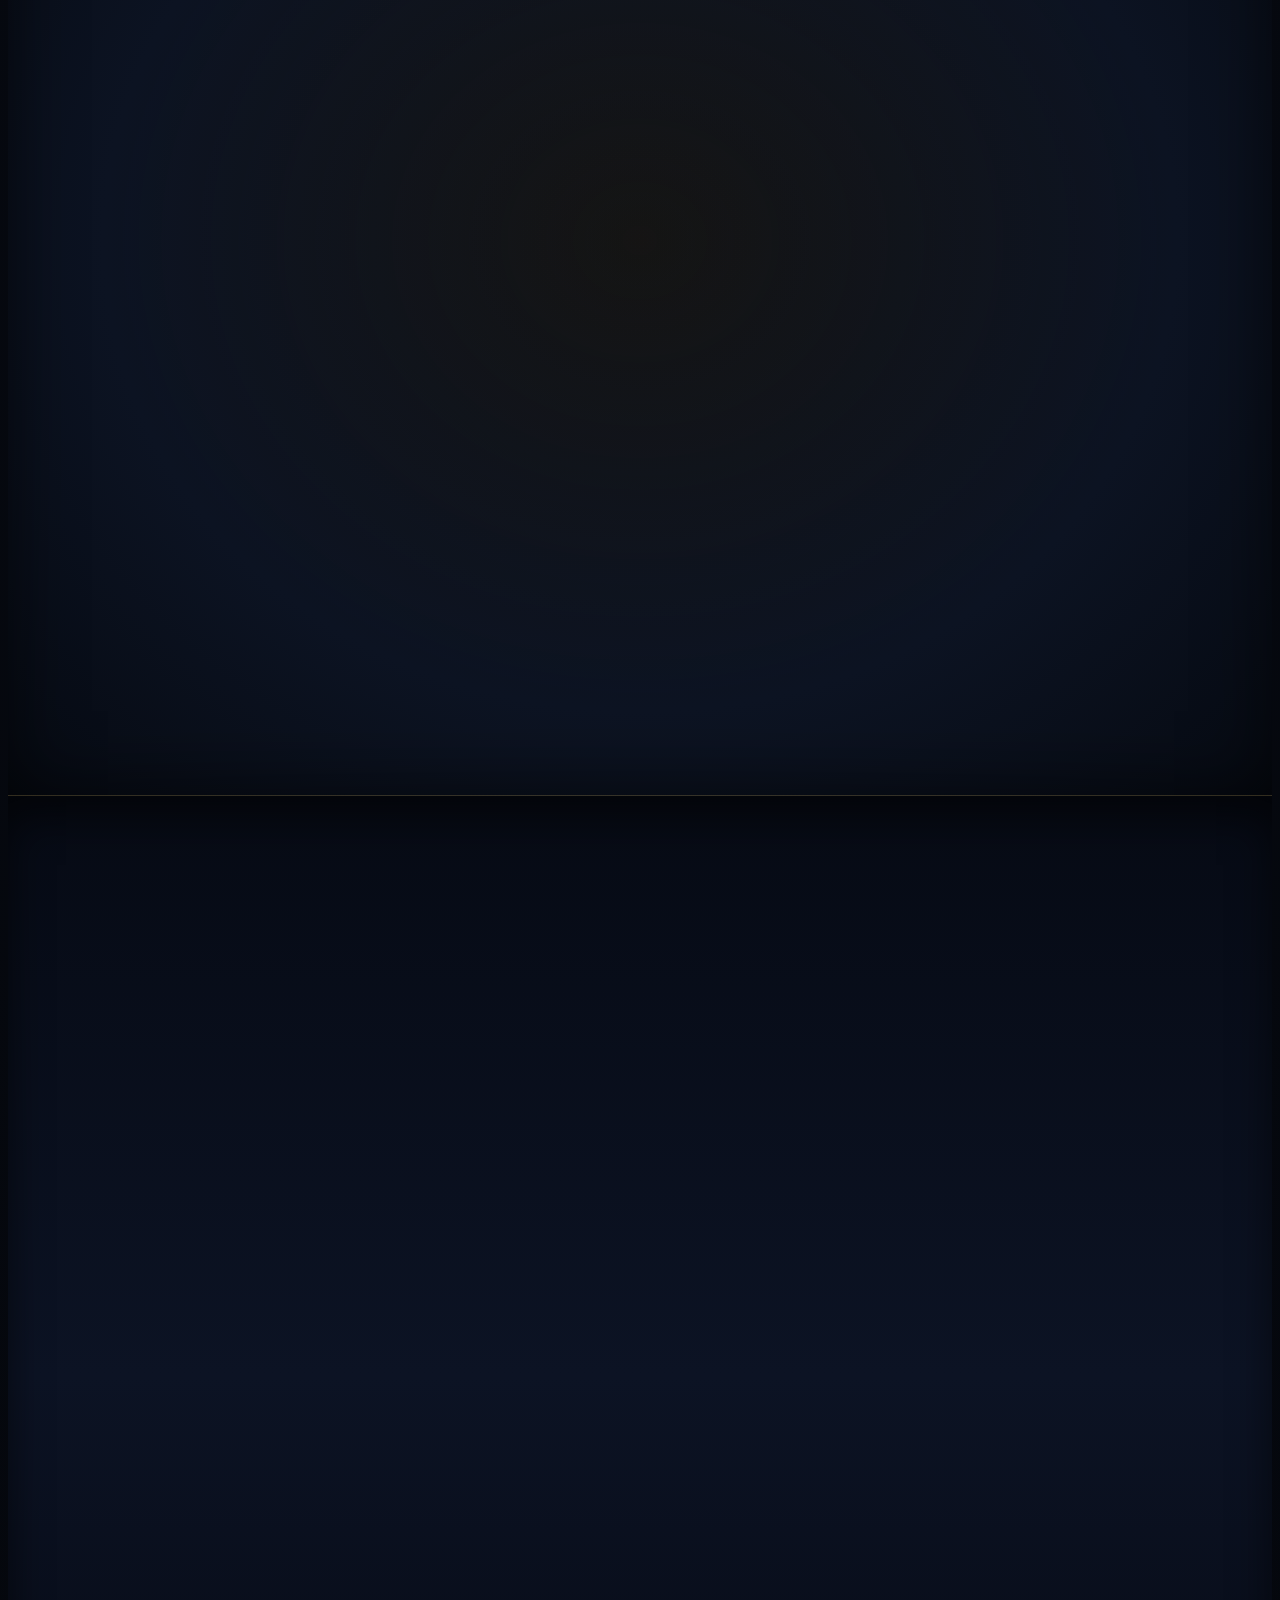
==== commit 19db9495: "feat(seo): 301 redirect Netlify default subdomain to lasik.maranoeye.com" ====
--- a/index.html
+++ b/index.html
@@ -3,6 +3,13 @@
 <head>
     <meta charset="UTF-8" />
     <meta name="viewport" content="width=device-width, initial-scale=1.0" />
+
+    <!-- Subdomain Canonical Redirect -->
+    <script>
+      if (window.location.hostname === 'lasik-education-mec.netlify.app') {
+        window.location.replace('https://lasik.maranoeye.com' + window.location.pathname + window.location.search + window.location.hash);
+      }
+    </script>
 
     <!-- Google tag (gtag.js) -->
     <script async src="https://www.googletagmanager.com/gtag/js?id=G-71SK3LQF49"></script>
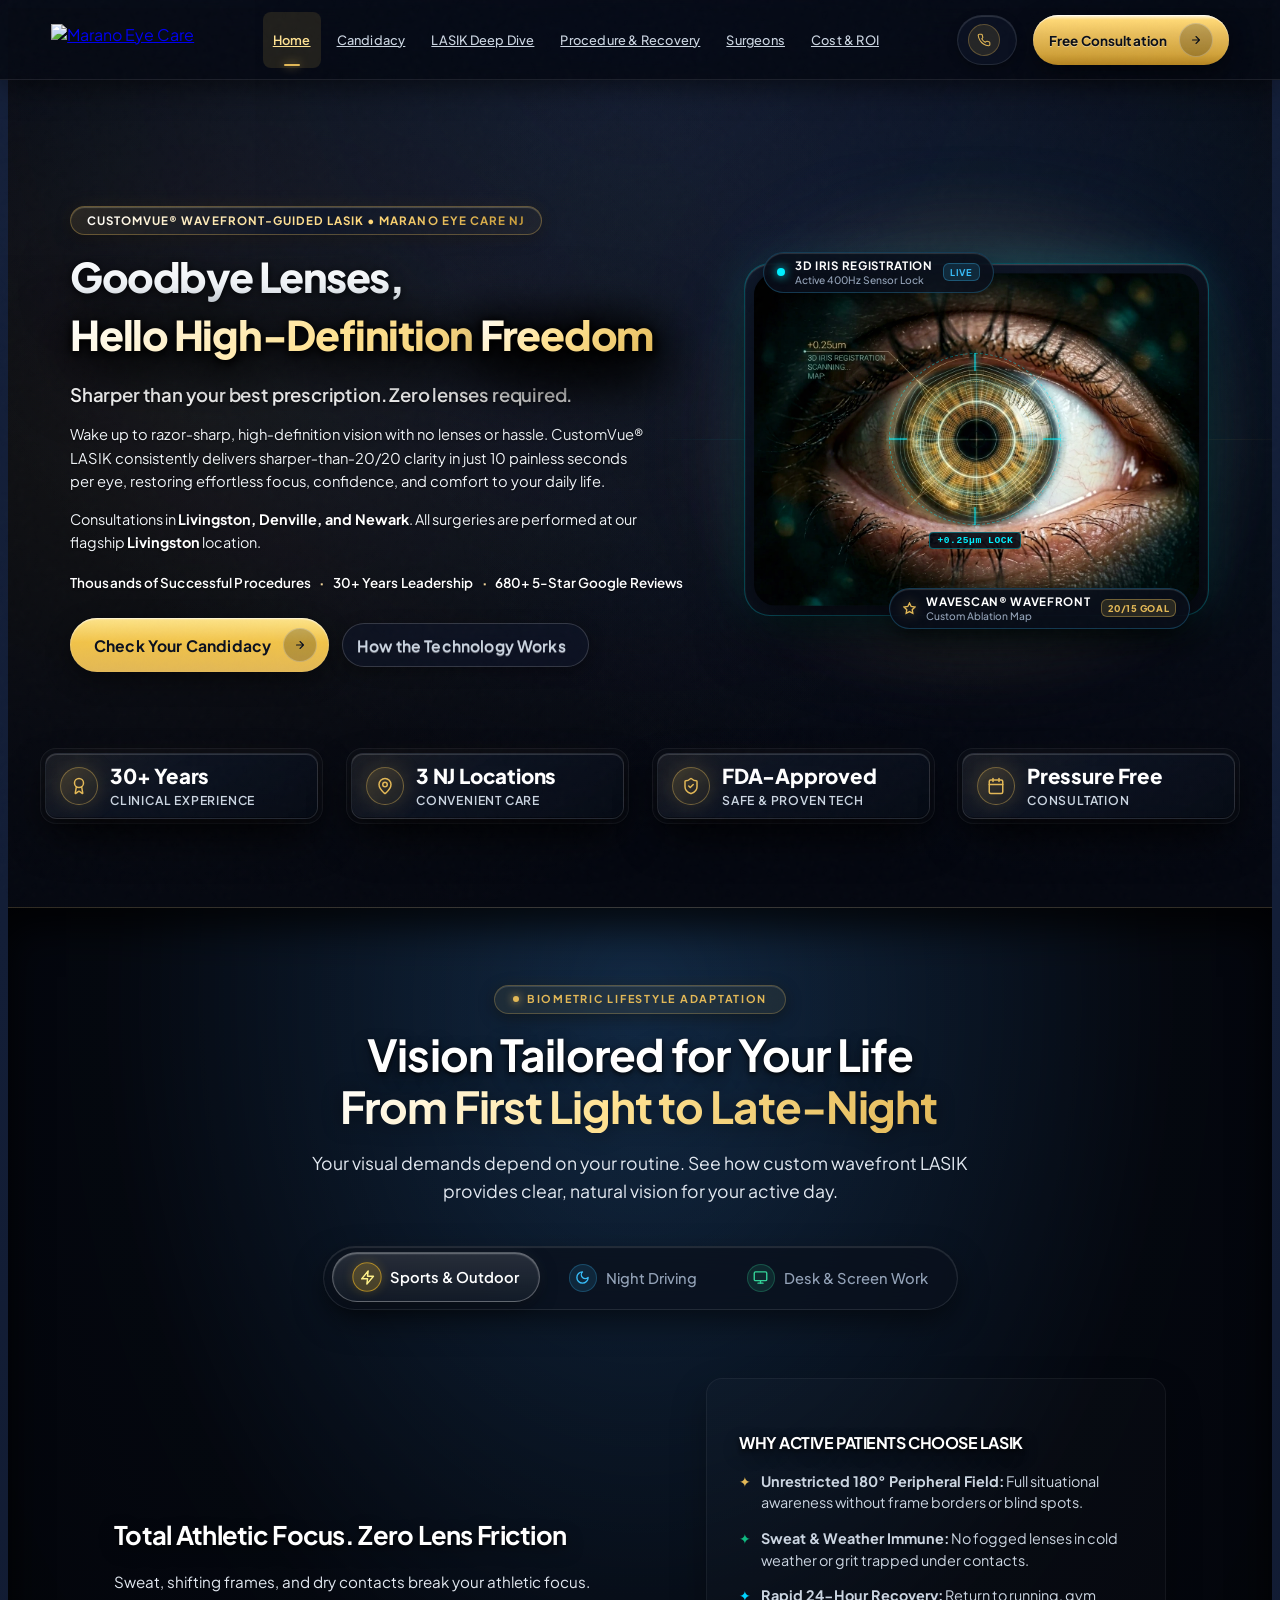
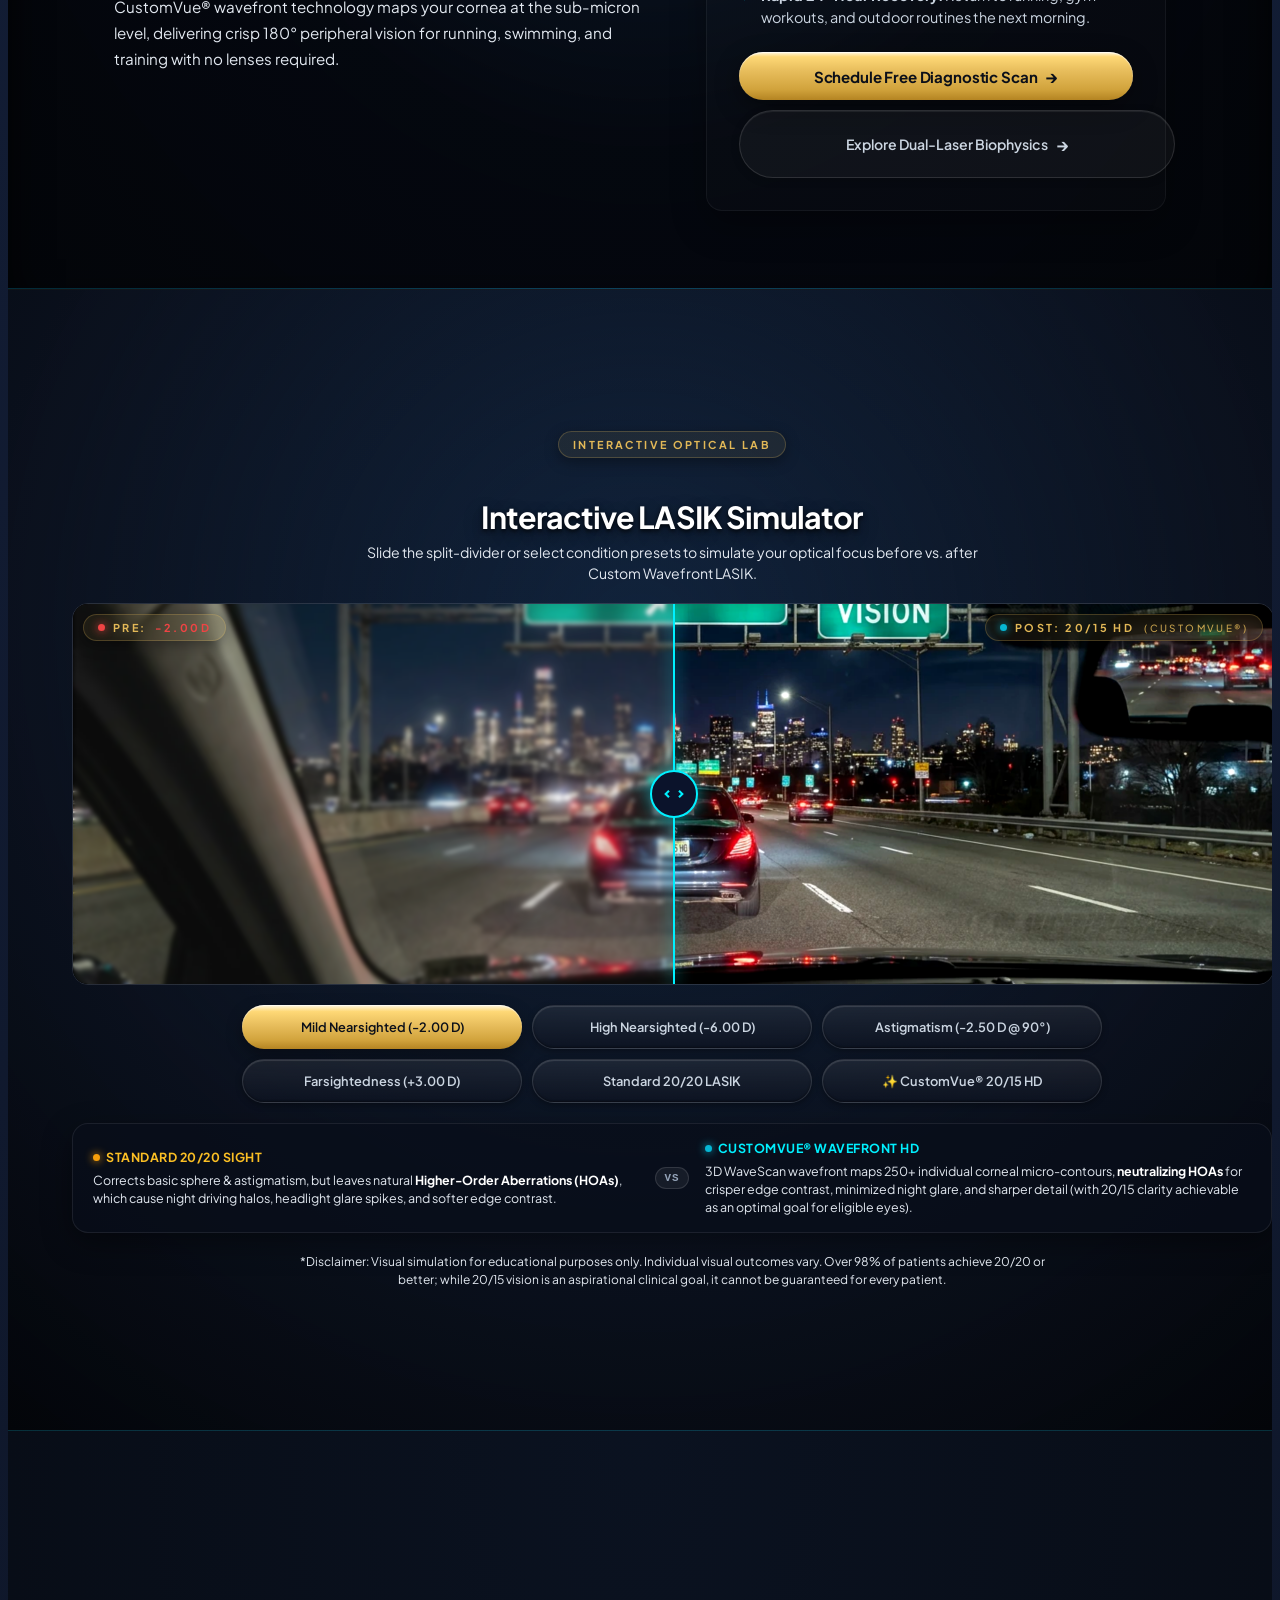
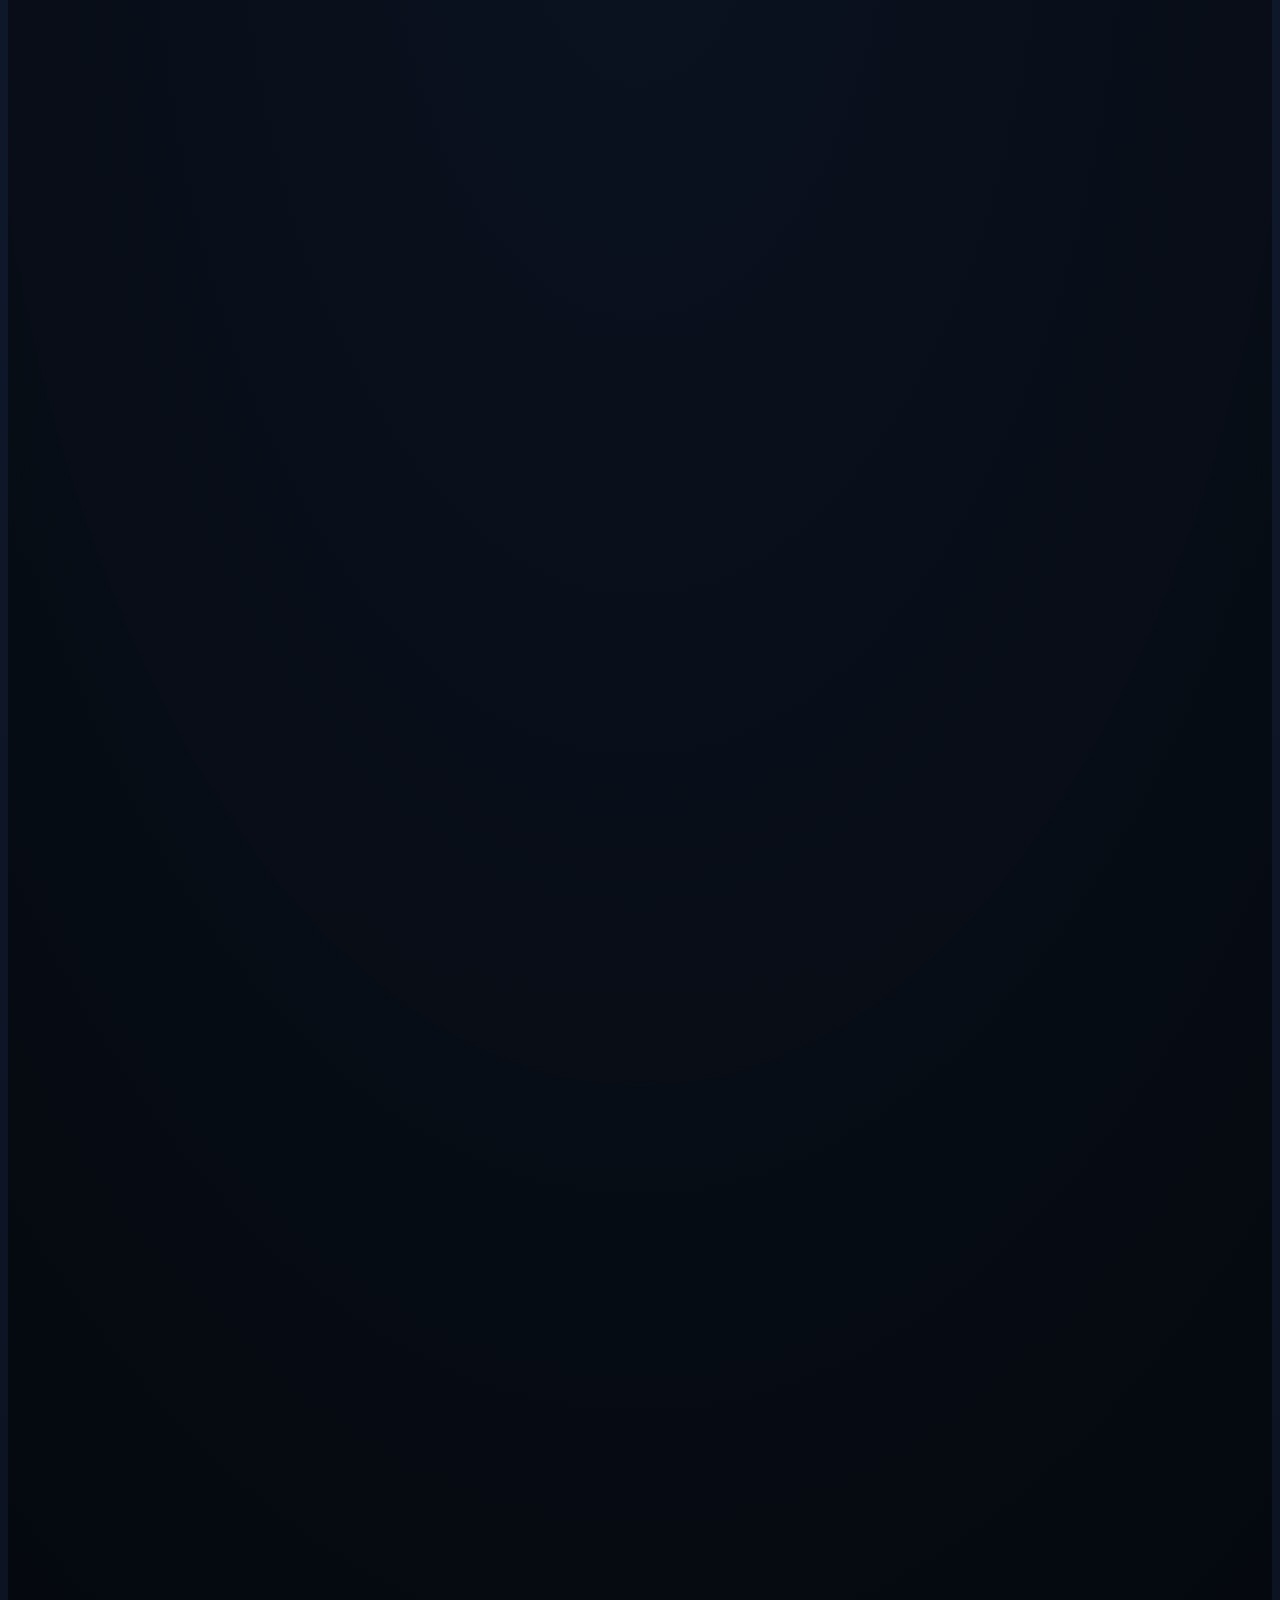
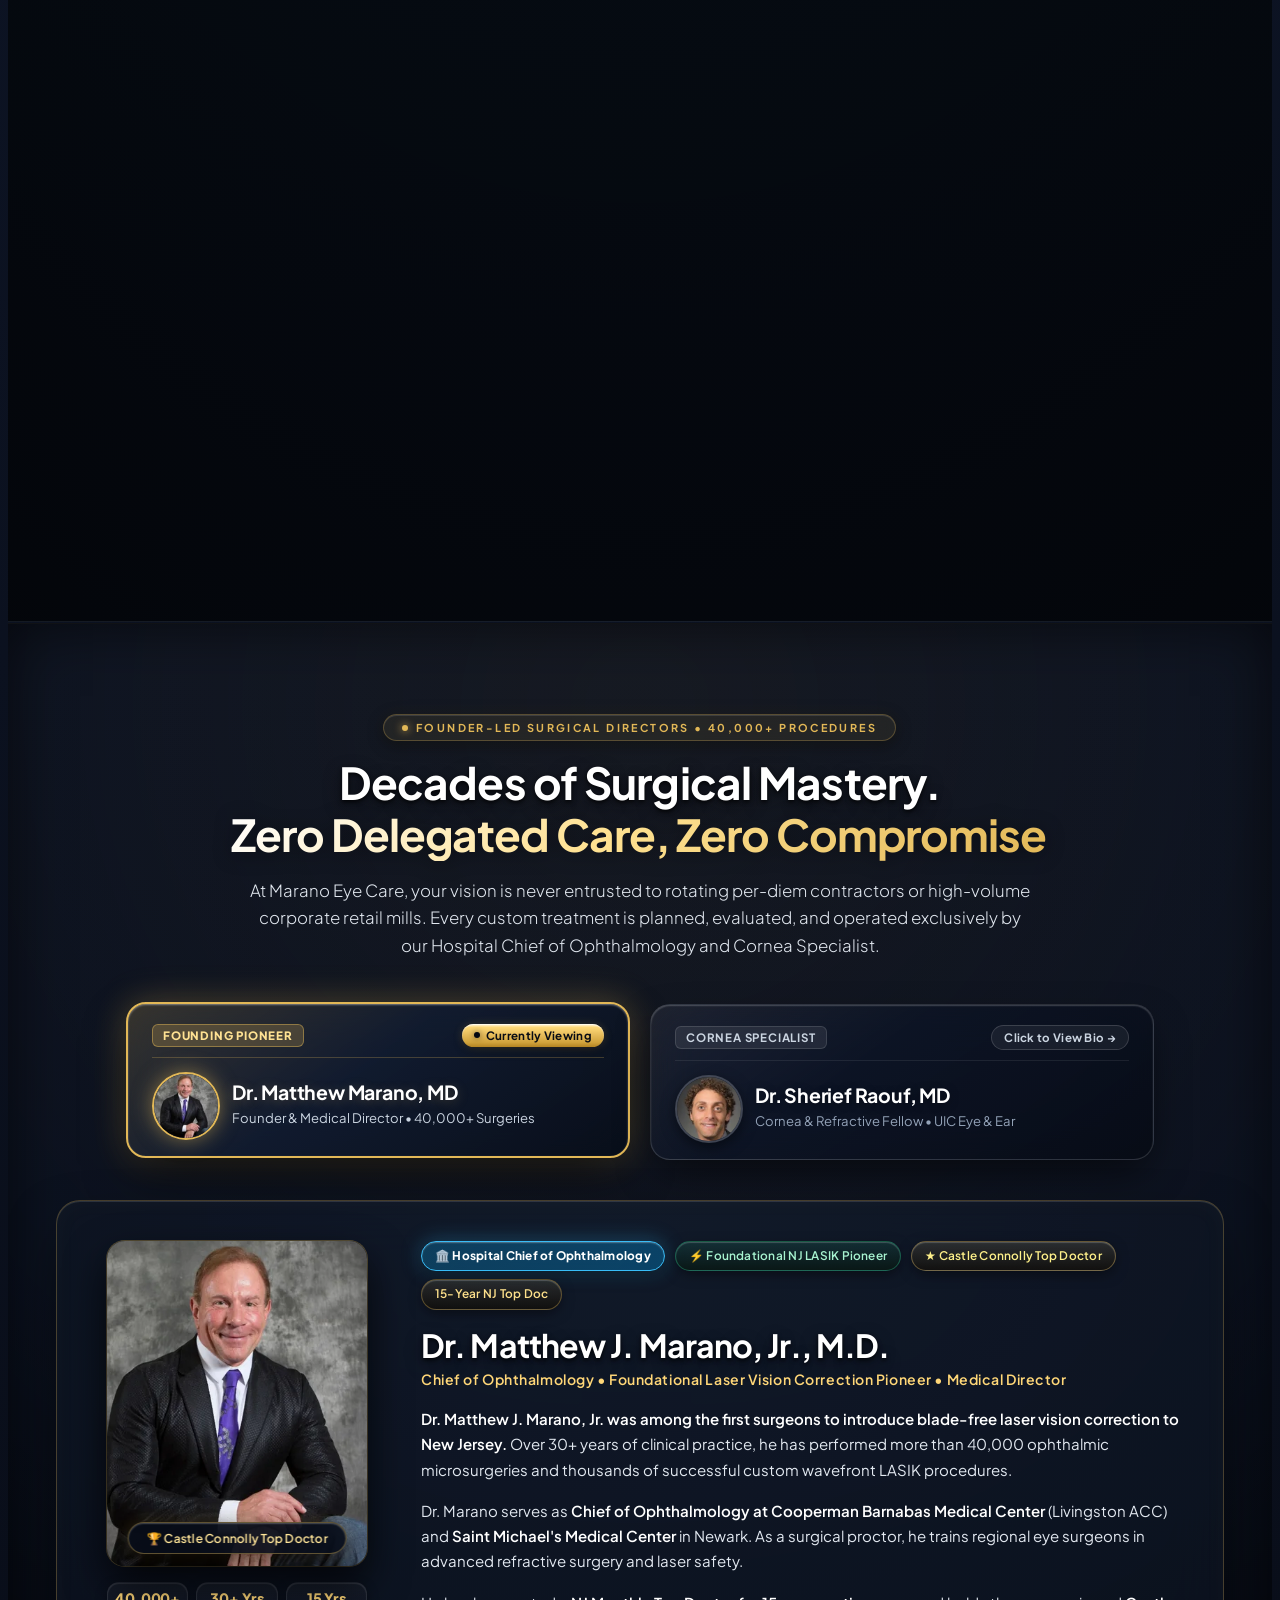
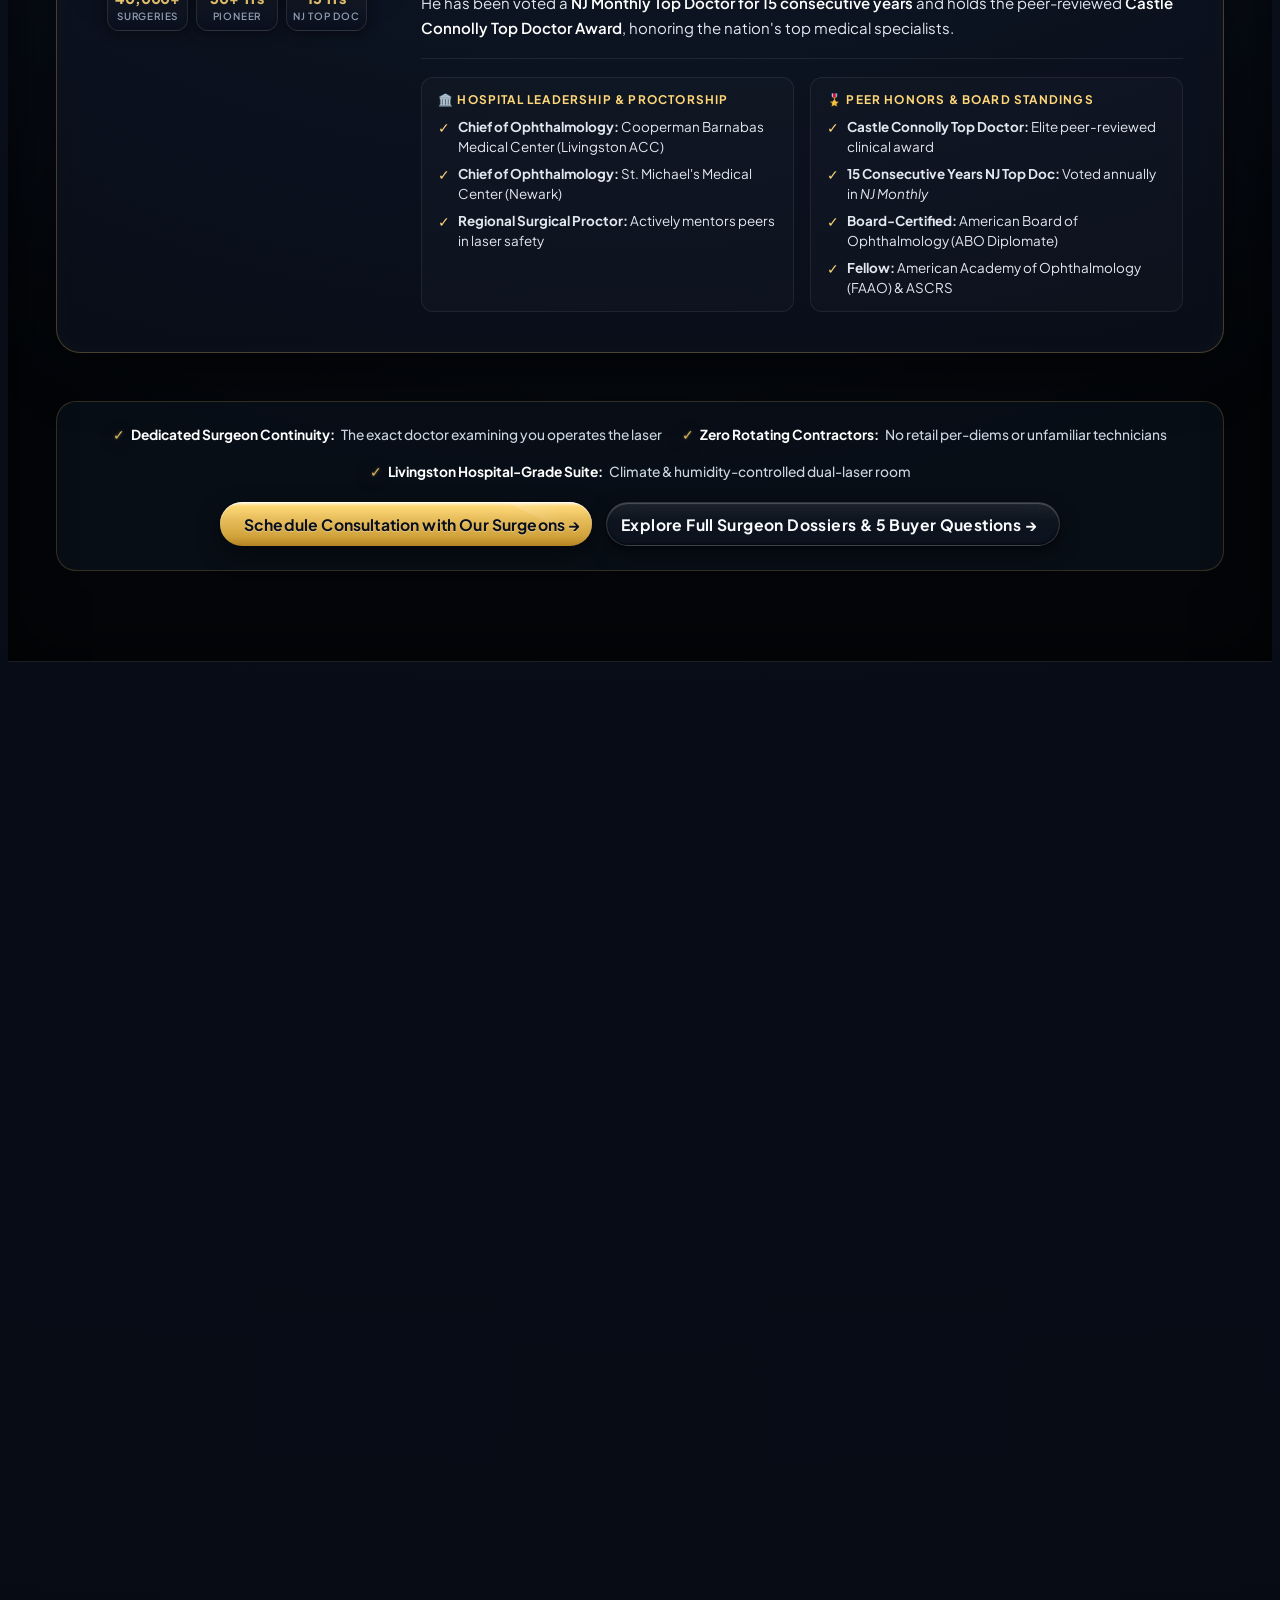
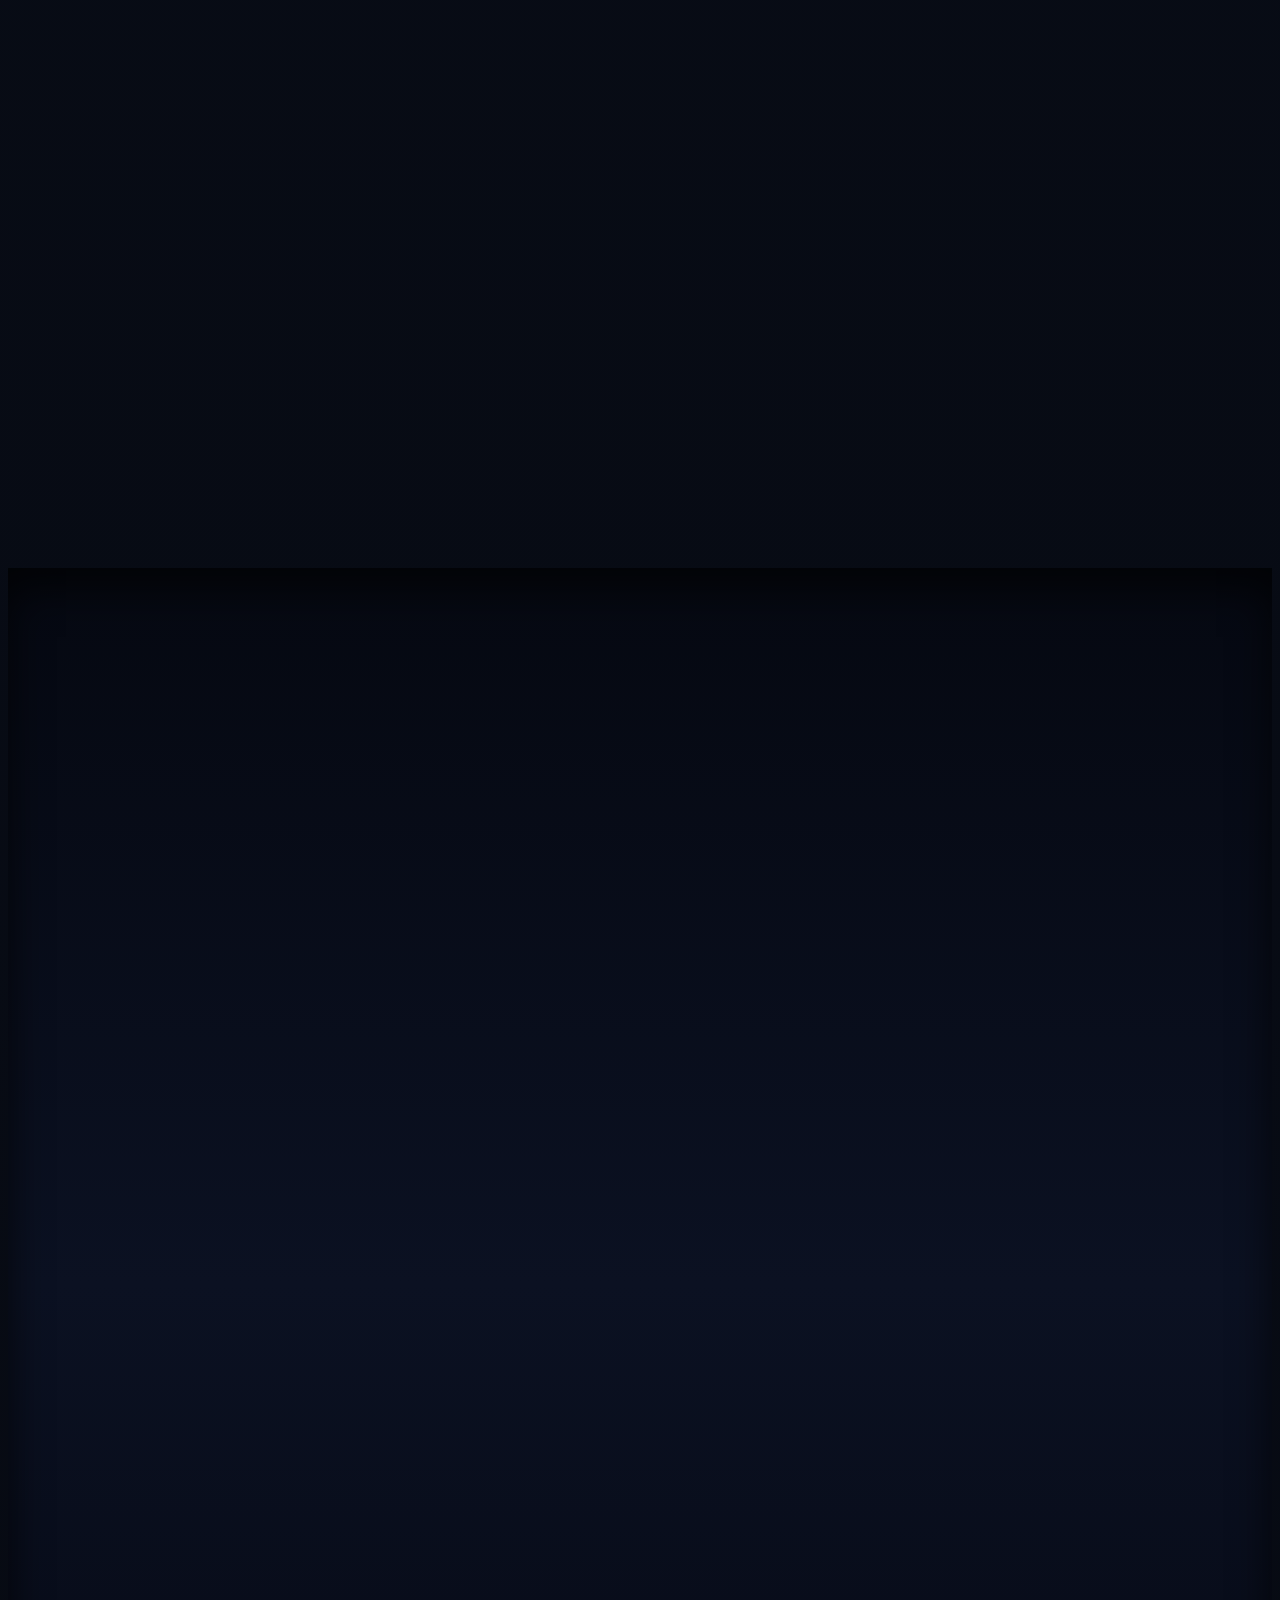
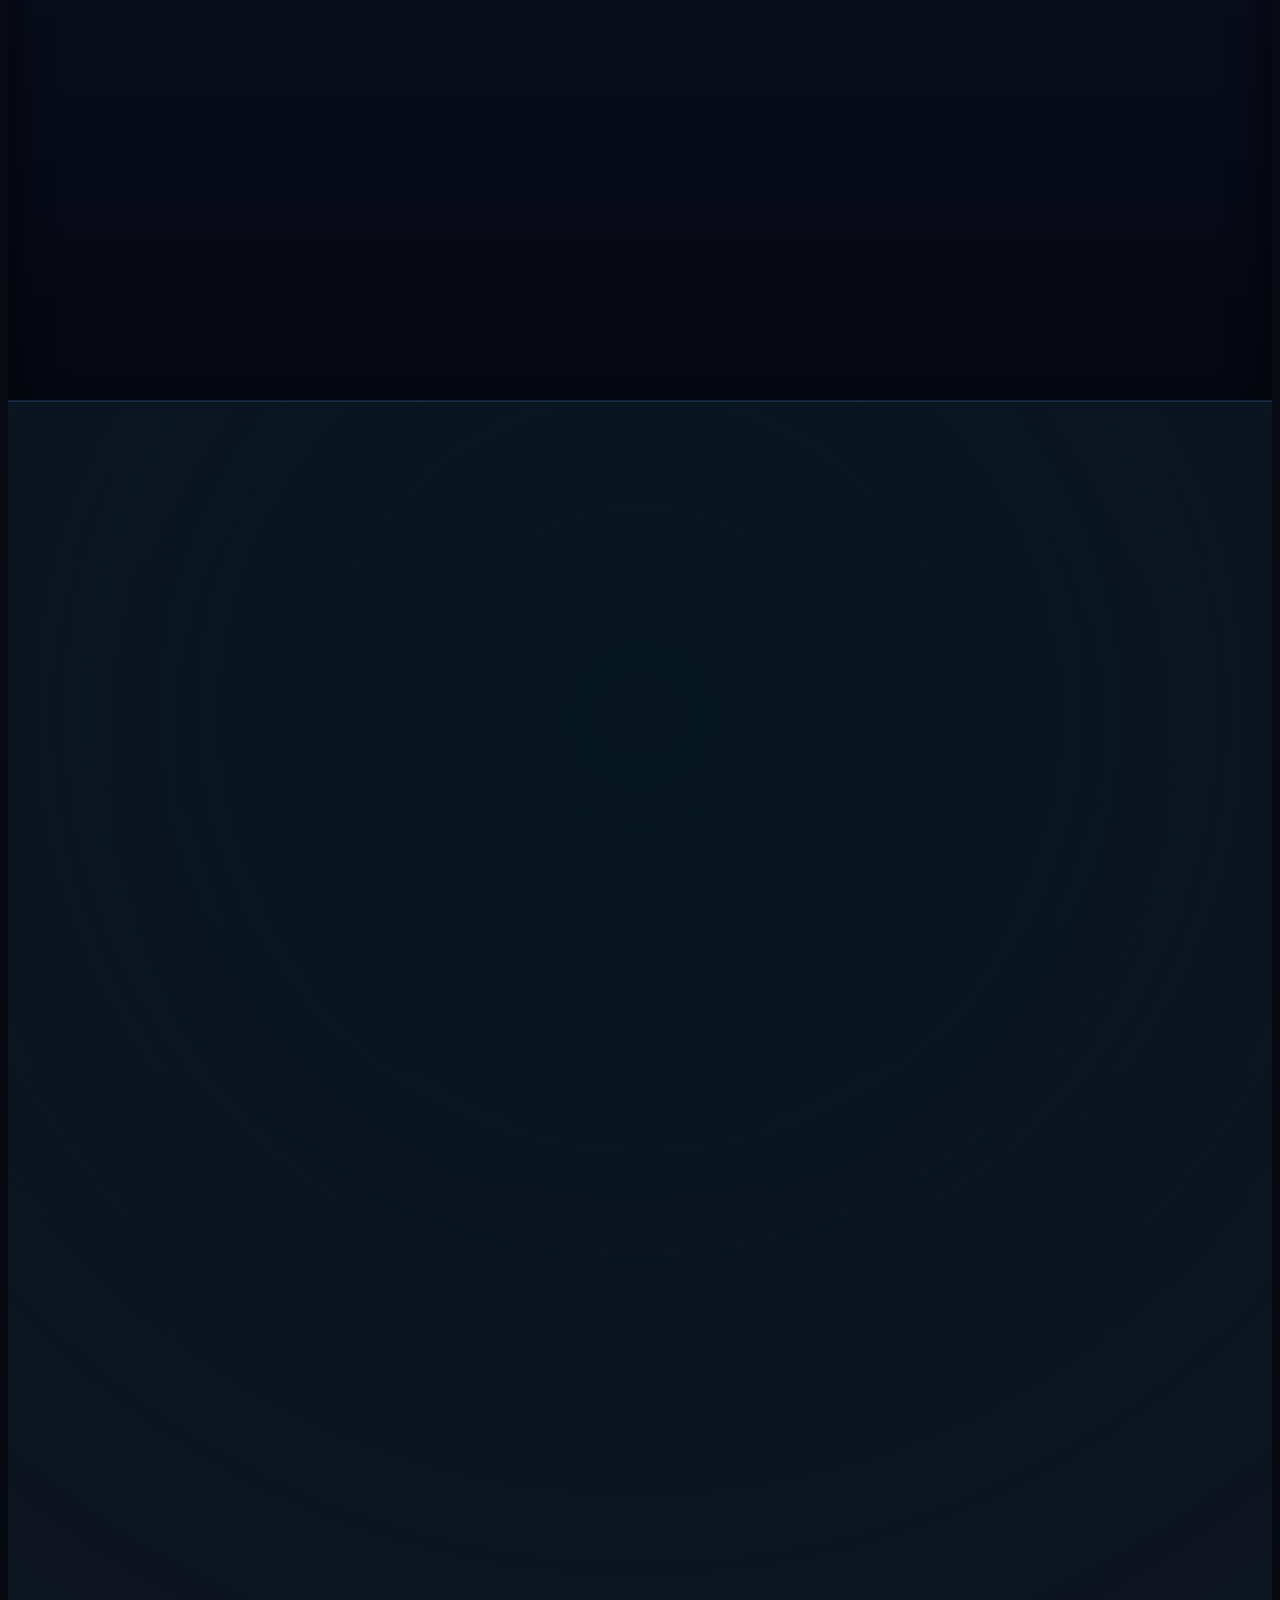
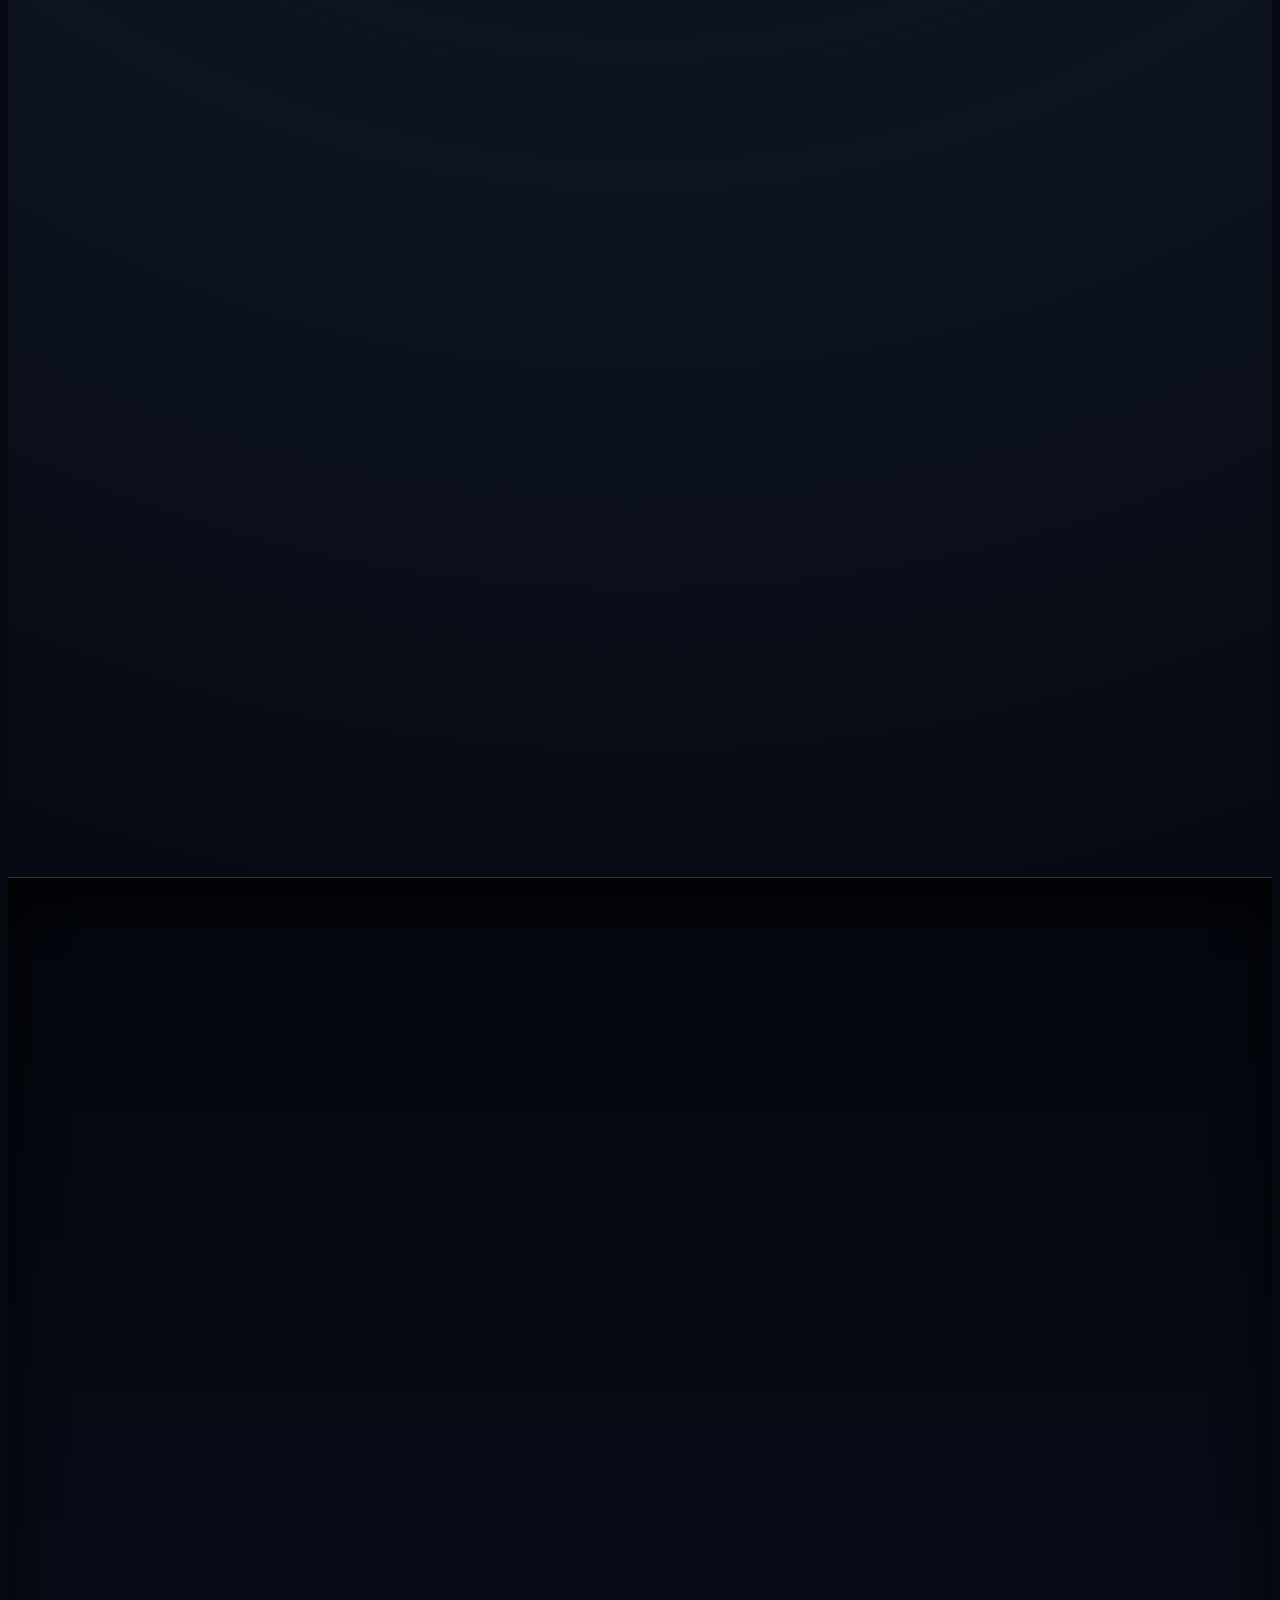
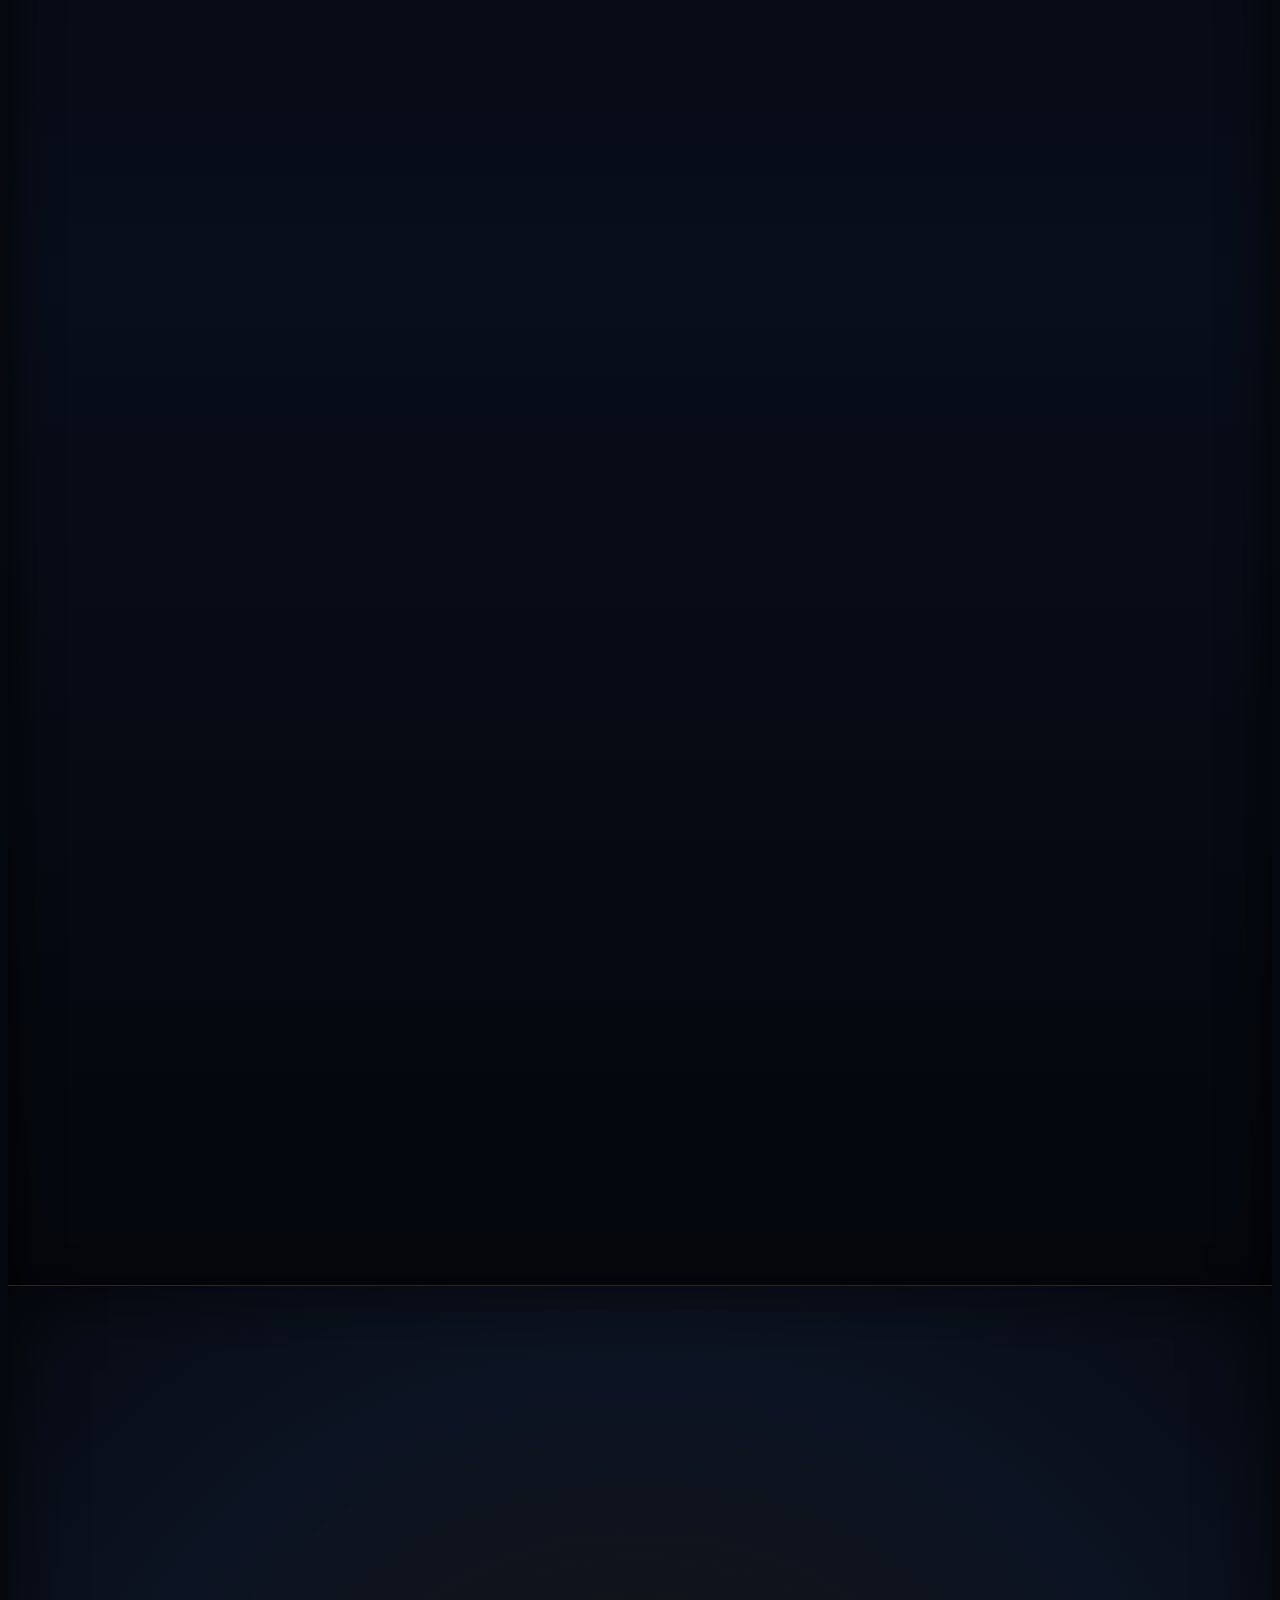
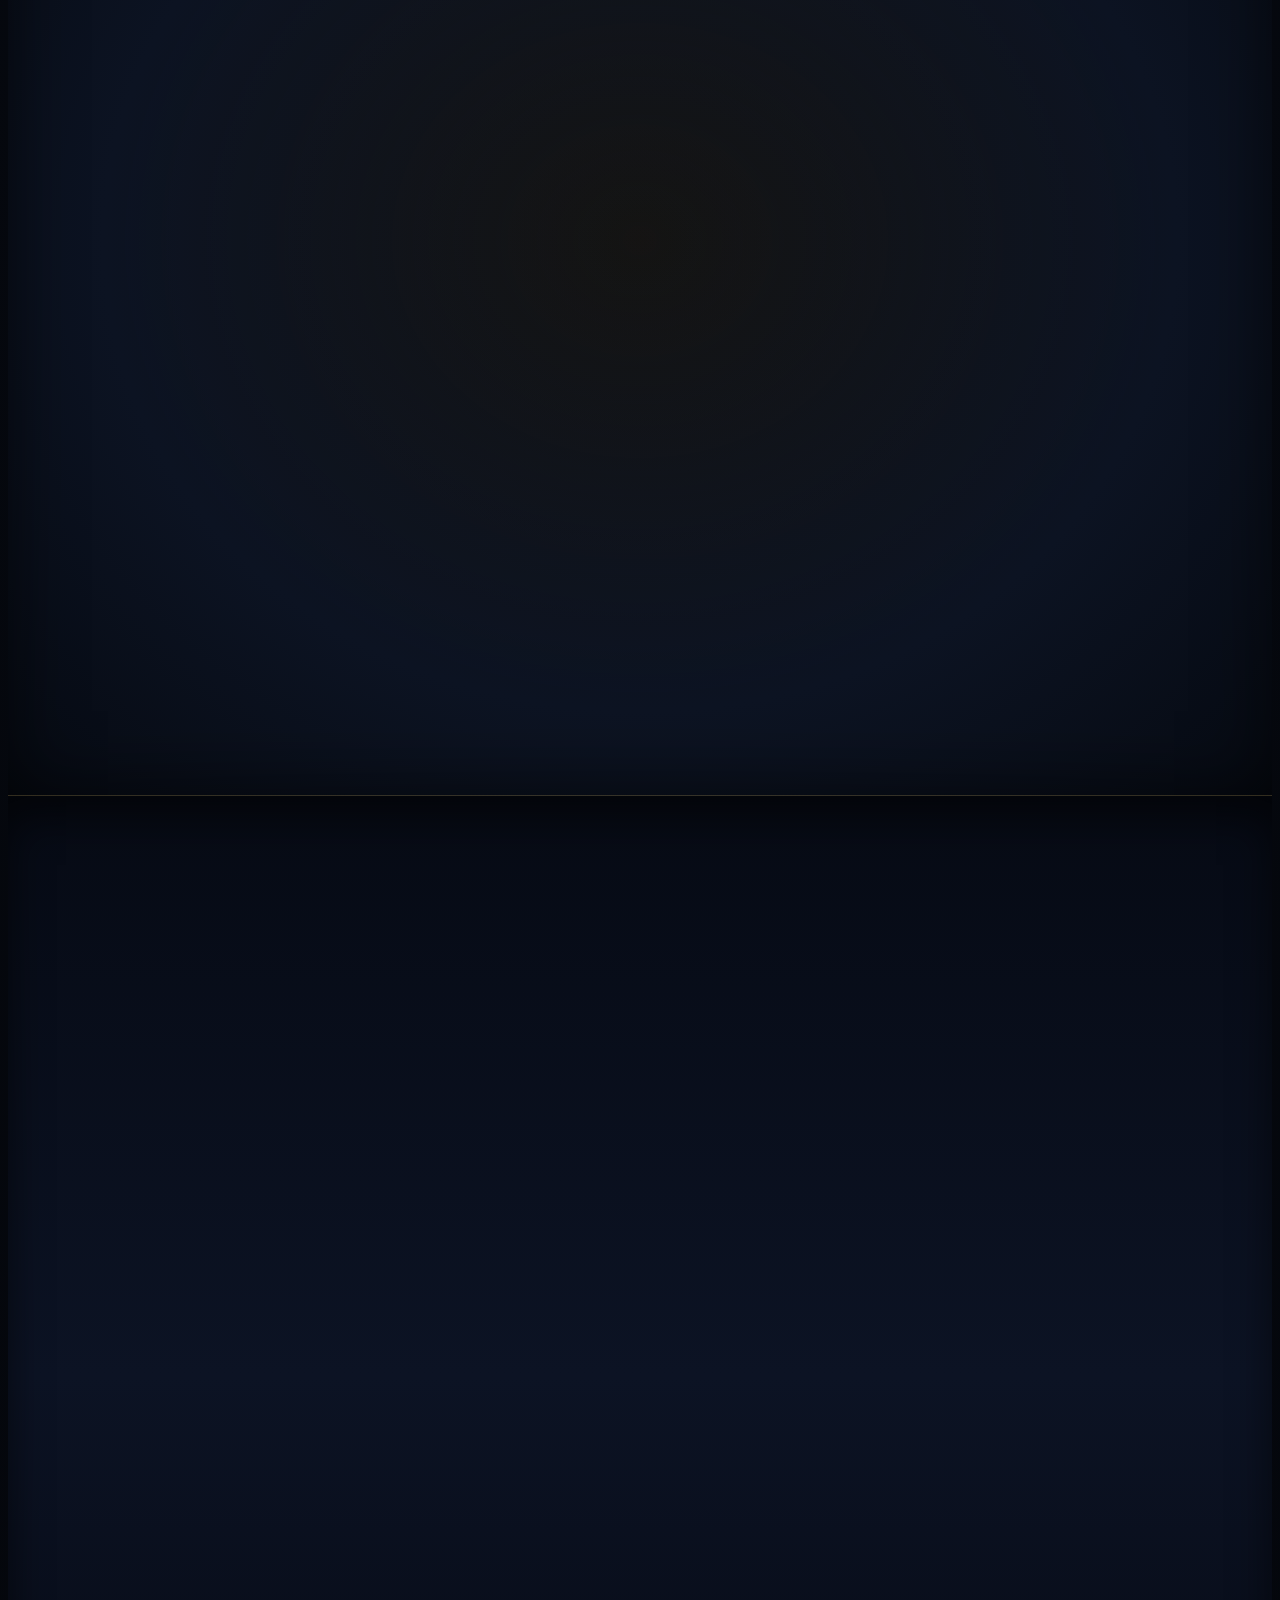
==== commit 62e8ac14: "Fix GA4 double-counting on LASIK site" ====
--- a/index.html
+++ b/index.html
@@ -11,21 +11,6 @@
       }
     </script>
 
-    <!-- Google tag (gtag.js) -->
-    <script async src="https://www.googletagmanager.com/gtag/js?id=G-71SK3LQF49"></script>
-    <script>
-      window.dataLayer = window.dataLayer || [];
-      function gtag(){dataLayer.push(arguments);}
-      gtag('js', new Date());
-
-      gtag('config', 'G-71SK3LQF49', {
-        cookie_domain: 'lasik.maranoeye.com',
-        cookie_prefix: 'mec_lasik',
-        cookie_flags: 'SameSite=None;Secure'
-      });
-      gtag('config', 'AW-18197167741');
-      gtag('config', 'AW-17962563730');
-    </script>
 
     <!-- Performance & Domain Optimization Hints for Tracking Infrastructure -->
     <link rel="preconnect" href="https://www.googletagmanager.com" crossorigin />
